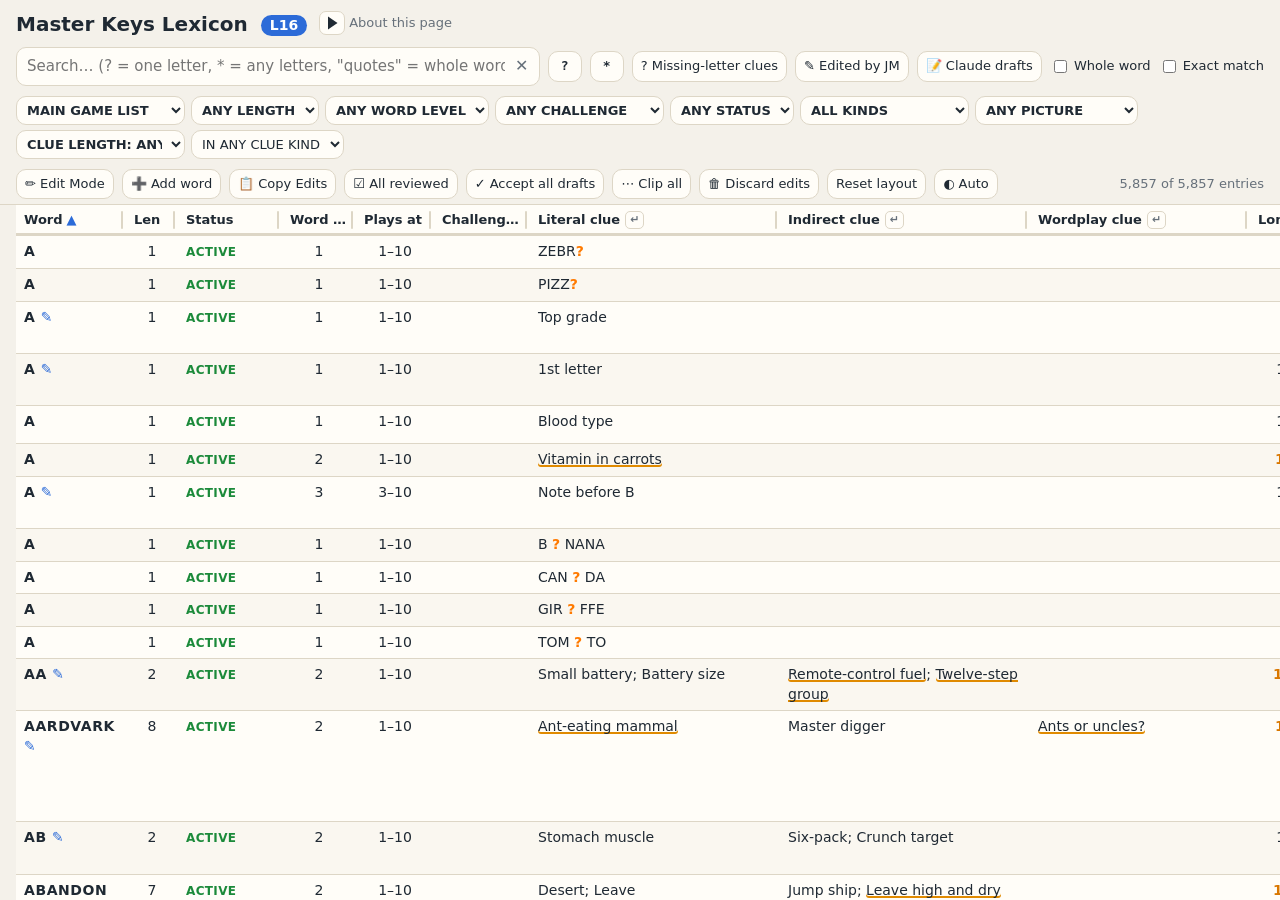
==== lexicon.html @ cd263d82 "v13c-4: LockWord 8-letter clues use ordinal numbers (JM CD-141: 2.2; Lexicon stays L16) ORIGINAL "1s" ====
<!doctype html>
<html lang="en">
<head>
<meta charset="utf-8">
<meta name="viewport" content="width=device-width, initial-scale=1">
<title>Master Keys Lexicon L16 · game v13c</title>
<!-- L07 (JM, CD-28): an editor page. Status and Comments columns; Edit Mode with Copy Edits; Add word; columns can be
     dragged into a new order; title, filters and headings stay in view; Challenge filter; advanced search. -->
<style>
  :root {
    --bg: #f4f1ea; --surface: #fffdf8; --ink: #1f2933; --muted: #66707a; --line: #ddd6c6;
    --accent: #2c6bd8; --chip: #e8eef9; --row: #faf7f0;
    --hl: #ff9f1c; --hl-ink: #1b1200;            /* search highlights: orange (CD-28: 3.2.1.1) */
    --ed: #dcebff; --new: #e6dcff; --bad: #e0102a; --bad-ink: #fff;
    --draft: #7b4dd6; --ok: #23824f; --jm: #2c6bd8; --leftbg: #fff3cd; --leftink: #5c4400;
    --stA: #1b8a3a; --stO: #b26a00; --stP: #6b5bd2;
    color-scheme: light;
  }
  /* L15 (JM CD-137: 1.4, from the Music Library): ◐ Screen button = Auto (follow the device) / Light / Dark */
  @media (prefers-color-scheme: dark) {
    :root:not([data-theme="light"]) { --bg: #12181f; --surface: #1b232c; --ink: #e6edf3; --muted: #9aa6b2; --line: #2e3a46; --accent: #6ea8ff; --chip: #23324a; --row: #171e26;
      --hl: #ff9f1c; --hl-ink: #1b1200; --ed: #1d3557; --new: #3a2f63; --bad: #d1102a; --bad-ink: #fff;
      --draft: #c3a6ff; --ok: #5fd37f; --jm: #6ea3ff; --leftbg: #3b3115; --leftink: #ffe3a3; --stA: #5fd37f; --stO: #ffb84d; --stP: #b3a6ff; color-scheme: dark; }
  }
  :root[data-theme="dark"] { --bg: #12181f; --surface: #1b232c; --ink: #e6edf3; --muted: #9aa6b2; --line: #2e3a46; --accent: #6ea8ff; --chip: #23324a; --row: #171e26;
    --hl: #ff9f1c; --hl-ink: #1b1200; --ed: #1d3557; --new: #3a2f63; --bad: #d1102a; --bad-ink: #fff;
    --draft: #c3a6ff; --ok: #5fd37f; --jm: #6ea3ff; --leftbg: #3b3115; --leftink: #ffe3a3; --stA: #5fd37f; --stO: #ffb84d; --stP: #b3a6ff; color-scheme: dark; }
  * { box-sizing: border-box; }
  html, body { height: 100%; }
  /* the top block never scrolls; only the table area does, so the title, filters and headings stay in view (CD-28: 3) */
  body { margin: 0; background: var(--bg); color: var(--ink); font: 14px/1.4 system-ui, "Segoe UI", Roboto, Arial, sans-serif;
    display: flex; flex-direction: column; height: 100vh; height: 100dvh; overflow: hidden; }
  .top { flex: none; border-bottom: 1px solid var(--line); background: var(--bg); }
  header { padding: 10px 16px 4px; display: flex; flex-wrap: wrap; align-items: baseline; gap: 4px 12px; }
  h1 { margin: 0; font-size: 20px; }
  h1 .lexver { display: inline-block; vertical-align: middle; margin-left: 6px; padding: 1px 9px; border-radius: 999px; background: #2c6bd8; color: #fff; font-size: 14px; font-weight: 800; }
  /* L15 (CD-137: 1.4): About opens from a chevron button (CEC), as in the Music Library */
  .about { color: var(--muted); font-size: 13px; flex: 1 1 260px; }
  .about .abh { display: inline-flex; align-items: center; gap: 4px; }
  .about .chev { width: 26px; height: 24px; padding: 0; border: 1px solid var(--line); border-radius: 7px; background: var(--surface); color: var(--ink);
    cursor: pointer; display: inline-flex; align-items: center; justify-content: center; }
  .about .chev svg { width: 16px; height: 16px; fill: currentColor; transition: transform .15s; }
  .about .chev[aria-expanded="true"] svg { transform: rotate(90deg); }
  .about .chev:hover { border-color: var(--accent); color: var(--accent); }
  .about > div { max-width: 920px; padding: 4px 0 2px; max-height: 45vh; overflow: auto; }
  .about > div[hidden] { display: none; }
  .row { display: flex; flex-wrap: wrap; gap: 6px 8px; align-items: center; padding: 5px 16px; max-width: 100vw; }
  /* L13 (JM CD-66: 1.1.1.1): the filters wrap onto a second row instead of scrolling sideways; narrower fields */
  .row.filters { gap: 5px 6px; }
  .row.filters select { max-width: 13em; font-size: 13px; padding: 5px 6px; }
  /* L15 (JM CD-137: 1.1–1.3, from the Music Library):
     1.1 each field shows its DEFAULT choice in bold FULL CAPS; the open list keeps plain, readable choices in light and dark
     1.2 a filter that is narrowing the rows right now turns bright green with bold black text
     1.3 an ✕ joined to the right of an active filter puts it back to its DEFAULT in one tap */
  .row.filters select:not(#clenk) { font-weight: 800; }
  .row.filters select option { background: var(--surface); color: var(--ink); font-weight: 400; }
  .row.filters select option:first-child { font-weight: 800; }
  .row select.act, .sbox input.act, .btn.act, .kbtn.on, #missBtn.on { background: #57d06f !important; border-color: #1f9a3c !important; color: #000 !important; font-weight: 800; }
  .fw { display: inline-flex; align-items: stretch; max-width: 100%; min-width: 0; }
  .fw .fx { display: none; }
  .fw.on select { border-top-right-radius: 0; border-bottom-right-radius: 0; min-width: 0; }
  .fw.on .fx { display: inline-flex; align-items: center; padding: 0 9px; border: 1px solid #1f9a3c; border-left: 1px solid rgba(0, 0, 0, .25); border-radius: 0 10px 10px 0;
    background: #57d06f; color: #000; font-weight: 900; font-size: 13px; cursor: pointer; }
  .fw.on .fx:hover { background: #3fb85a; }
  select, button, input, textarea { font: inherit; }
  select, .btn { padding: 6px 8px; border-radius: 10px; border: 1px solid var(--line); background: var(--surface); color: var(--ink); font-size: 14px; }
  .row .btn { font-size: 13px; padding: 5px 8px; }
  /* L13 (CD-66: 1.1.1.3; CD-67: 4.2): Wrap / Clip per clue and Comments column */
  td.clip { white-space: nowrap; overflow: hidden; text-overflow: ellipsis; }
  td.clip[contenteditable]:focus { white-space: normal; overflow: visible; }
  th .wc { display: inline-block; margin-left: 5px; padding: 0 4px; border-radius: 5px; border: 1px solid var(--line); color: var(--muted); font-size: 11px; line-height: 16px; cursor: pointer; vertical-align: 1px; }
  th .wc:hover { color: var(--ink); border-color: var(--accent); }
  th .wc.on { background: var(--chip); color: var(--ink); }
  /* L13 (CD-66: 1.1.1.2; CD-67: 2.1a, 4.1): clue length, 14 characters ideal, 20 at most */
  .ln { font-variant-numeric: tabular-nums; } .ln.warn { color: #d97700; font-weight: 800; } .ln.over { color: var(--bad); font-weight: 900; }
  .ln small { font-weight: 700; color: var(--muted); }
  /* L16 (JM CD-140: 2.1): each single clue choice over the limit is marked inside its cell: orange underline = over 14 (the ideal), red box = over 20 (the most) */
  .ov { border-radius: 3px; }
  .ov.o14 { box-shadow: inset 0 -2px 0 #e08a00; }
  .ov.o20 { outline: 2px solid var(--bad); outline-offset: 1px; }
  /* L13 (CD-66: 2.1.1; CD-67: 4.3): the Draft toggle — undecided / ✓ Accept / ✗ Reject */
  .dt { font-size: 12px; font-weight: 800; padding: 2px 7px; border-radius: 6px; border: 1px solid var(--draft); background: transparent; color: inherit; cursor: pointer; white-space: nowrap; }
  .dt.acc { background: #23824f; border-color: #23824f; color: #fff; } .dt.rej { background: #c0392b; border-color: #c0392b; color: #fff; }
  .dts { font-weight: 900; } .dts.acc { color: var(--ok); } .dts.rej { color: #c0392b; } .dts.none { color: var(--draft); }
  td.dacc { color: var(--ok); font-style: italic; }
  /* L13 (CD-67: 4.4): edits from an earlier edition still kept in this browser */
  .leftbar { margin: 2px 16px 6px; padding: 6px 10px; border-radius: 10px; background: var(--leftbg); color: var(--leftink); font-size: 13px; display: flex; flex-wrap: wrap; gap: 6px 10px; align-items: center; }
  .leftbar[hidden], .pill[hidden] { display: none; }
  /* L13: on phones the filter and tool rows fold away behind a ▸ Filters button (CEC), so the table keeps the screen */
  #foldBtn { display: none; }
  @media (max-width: 700px) { #foldBtn { display: inline-block; } .top.fold .row.filters, .top.fold .row.tools { display: none; } }
  .btn { cursor: pointer; white-space: nowrap; }
  .btn.on { background: var(--accent); border-color: var(--accent); color: #fff; }
  .btn:disabled { opacity: .45; cursor: default; }
  #list { font-weight: 700; }
  /* search box with ✕ inside, ? and * buttons, Whole word / Exact match, and the Words / Hits pill (CD-28: 5) */
  .sbox { position: relative; flex: 1 1 220px; min-width: 0; display: flex; }
  .top { max-width: 100vw; overflow: hidden; }
  @media (max-width: 600px) { .sbox { flex-basis: 100%; } }
  .sbox input { width: 100%; padding: 8px 34px 8px 10px; border-radius: 10px; border: 1px solid var(--line); background: var(--surface); color: var(--ink); font-size: 15px; }
  .sbox .clr { position: absolute; right: 4px; top: 50%; transform: translateY(-50%); width: 28px; height: 28px; border: 0; border-radius: 50%; background: transparent; color: var(--muted); font-size: 16px; cursor: pointer; }
  .sbox .clr:hover { background: var(--chip); color: var(--ink); }
  .wild { width: 34px; font-weight: 900; font-family: ui-monospace, Consolas, monospace; }
  .tick { display: inline-flex; align-items: center; gap: 4px; font-size: 13px; white-space: nowrap; cursor: pointer; user-select: none; }
  .pill { display: inline-flex; border-radius: 999px; overflow: hidden; border: 1px solid var(--hl); font-size: 13px; font-weight: 800; white-space: nowrap; }
  .pill span { padding: 3px 9px; } .pill span:first-child { background: var(--hl); color: var(--hl-ink); }
  .count { color: var(--muted); font-size: 13px; margin-left: auto; white-space: nowrap; }
  .badge { display: inline-block; min-width: 18px; padding: 0 5px; border-radius: 9px; background: var(--bad); color: #fff; font-size: 12px; text-align: center; margin-left: 4px; }
  .badge[hidden] { display: none; } /* L15: the Copy Edits count hides when nothing is waiting (it used to show a red 0) */
  .wrap { flex: 1; min-height: 0; overflow: auto; padding: 0 16px 24px; position: relative; }
  table { border-collapse: separate; border-spacing: 0; background: var(--surface); table-layout: fixed; }
  th, td { padding: 6px 8px; border-bottom: 1px solid var(--line); text-align: left; vertical-align: top; }
  td { white-space: normal; overflow-wrap: anywhere; word-break: normal; }
  th { position: sticky; top: 0; z-index: 2; background: var(--surface); cursor: pointer; user-select: none; white-space: nowrap; font-size: 13px;
    overflow: hidden; text-overflow: ellipsis; box-shadow: inset 0 -2px 0 var(--line); touch-action: pan-y; }
  th .arr { color: var(--accent); margin-left: 4px; }
  th .rz { position: absolute; top: 0; right: 0; width: 9px; height: 100%; cursor: col-resize; z-index: 3; touch-action: none; }
  th .rz::after { content: ""; position: absolute; top: 20%; bottom: 20%; left: 4px; width: 2px; border-radius: 1px; background: var(--line); }
  th:hover .rz::after, th .rz.on::after { background: var(--accent); }
  th.dragging { opacity: .45; }
  .dropline { position: absolute; top: 0; width: 3px; background: var(--accent); z-index: 4; pointer-events: none; border-radius: 2px; }
  body.resizing, body.resizing * { cursor: col-resize !important; user-select: none; }
  body.moving, body.moving * { cursor: grabbing !important; user-select: none; }
  tbody tr:nth-child(even) { background: var(--row); }
  td.w { font-weight: 800; letter-spacing: .04em; }
  td.n { text-align: center; font-variant-numeric: tabular-nums; }
  td.pic { font-family: "Segoe UI Emoji", "Apple Color Emoji", "Noto Color Emoji", sans-serif; font-size: 18px; }
  /* L11: missing letters and words drawn as in the game */
  .ml { color: #ff7a00; font-weight: 900; }
  .mw { display: inline-block; width: 1.9em; height: max(3px, .15em); margin: 0 .12em; border-radius: 2px; background: #ff7a00; vertical-align: -.08em; }
  /* L12 (CD-65): your edit record, Reviewed ticks and Claude's drafts */
  .jm { color: var(--jm); font-weight: 900; }
  .drchip { font-size: 10px; font-weight: 800; padding: 1px 5px; border-radius: 6px; background: #7b4dd6; color: #fff; vertical-align: 1px; }
  td.draft { color: var(--draft); font-style: italic; }
  td.rv { text-align: center; white-space: nowrap; color: var(--ok); font-weight: 900; }
  td.rv label { cursor: pointer; }
  .acc { font-size: 11px; padding: 2px 6px; border-radius: 6px; border: 1px solid #7b4dd6; background: transparent; color: inherit; cursor: pointer; margin-left: 4px; }
  .hbtn { font-size: 12px; font-weight: 800; padding: 1px 6px; border-radius: 6px; border: 1px solid var(--line); background: transparent; color: inherit; cursor: pointer; }
  .waitt { color: var(--jm); font-weight: 700; }
  .htab { border-collapse: collapse; font-size: 13px; margin: 6px 0; } .htab td, .htab th { padding: 4px 8px; border-bottom: 1px solid var(--line); text-align: left; vertical-align: top; } .htab .mut { color: var(--muted); font-size: 12px; }
  #histDlg { width: min(900px, calc(100vw - 32px)); }
  .chip { display: inline-block; padding: 0 6px; border-radius: 6px; background: var(--chip); font-size: 12px; font-weight: 700; white-space: nowrap; }
  .st { font-size: 12px; font-weight: 800; letter-spacing: .03em; }
  .st.ACTIVE { color: var(--stA); } .st.ON-DECK { color: var(--stO); } .st.PARKED { color: var(--stP); } .st.ARCHIVED { color: var(--muted); }
  mark { background: var(--hl); color: var(--hl-ink); border-radius: 3px; padding: 0 1px; }
  /* edits: an edited cell is tinted blue; a word you added is violet until Claude checks it; an INVALID word is bright red */
  td.ed { background: var(--ed) !important; }
  tr.new td { background: var(--new); }
  tr.bad td { background: var(--bad) !important; color: var(--bad-ink); }
  tr.bad .chip { background: rgba(255, 255, 255, .25); color: #fff; }
  body.editing td[data-f] { cursor: text; outline: 1px dashed transparent; }
  body.editing td[data-f]:hover { outline-color: var(--accent); }
  td[contenteditable]:focus { outline: 2px solid var(--accent) !important; background: var(--surface); }
  td select { width: 100%; padding: 3px 4px; border-radius: 6px; font-size: 13px; }
  td.badval { outline: 2px solid var(--bad) !important; }
  .del { border: 0; background: none; cursor: pointer; font-size: 15px; padding: 0 2px; }
  .more { text-align: center; padding: 12px; color: var(--muted); }
  .more button { padding: 8px 14px; border-radius: 10px; border: 1px solid var(--line); background: var(--surface); color: var(--ink); cursor: pointer; }
  dialog { border: 0; border-radius: 16px; padding: 18px; width: min(520px, calc(100vw - 32px)); max-height: calc(100dvh - 32px); overflow: auto; background: var(--surface); color: var(--ink); box-shadow: 0 18px 50px rgba(0, 0, 0, .35); }
  dialog::backdrop { background: rgba(0, 0, 0, .45); }
  dialog h2 { margin: 0 0 10px; font-size: 18px; }
  .form { display: grid; grid-template-columns: auto 1fr; gap: 8px 10px; align-items: center; }
  .form input, .form textarea, .form select { width: 100%; padding: 7px 9px; border-radius: 8px; border: 1px solid var(--line); background: var(--bg); color: var(--ink); }
  .form textarea { min-height: 56px; resize: vertical; }
  .hint { grid-column: 1 / -1; font-size: 12px; color: var(--muted); margin: 0; }
  .dlgbtns { display: flex; justify-content: flex-end; gap: 8px; margin-top: 14px; flex-wrap: wrap; }
  #copyTxt { width: 100%; min-height: 220px; font: 12px/1.4 ui-monospace, Consolas, monospace; background: var(--bg); color: var(--ink); border: 1px solid var(--line); border-radius: 8px; }
  .toast { position: fixed; left: 50%; bottom: 22px; transform: translateX(-50%); background: #1f2933; color: #fff; padding: 9px 16px; border-radius: 10px; font-weight: 700; z-index: 20; box-shadow: 0 8px 22px rgba(0, 0, 0, .3); max-width: calc(100vw - 32px); }
  .toast[hidden] { display: none; }
  @media (max-width: 480px) { .form { grid-template-columns: 1fr; } }
  @media (max-width: 600px) { header { padding-top: 8px; } h1 { font-size: 18px; } .row { padding: 4px 10px; } .wrap { padding: 0 8px 24px; } .leftbar { margin: 2px 10px 6px; } }
</style>
</head>
<body>
<div class="top">
  <header>
    <h1>Master Keys Lexicon <span class="lexver">L16</span></h1>
    <div class="about"><span class="abh"><button type="button" class="chev" id="aboutBtn" aria-expanded="false" aria-controls="about" title="Show or hide About this page"><svg viewBox="0 0 16 16" aria-hidden="true"><path d="M4 1.5 L13.5 8 L4 14.5 Z"/></svg></button>About this page</span><div id="about" hidden>
      <b>Lexicon L16</b> (CD-140): the <b>Clue length</b> tools now point at the clue to shorten. They always measured each single clue choice (";" separates choices), never a whole cell. Now, inside the clue cells, each choice over 14 characters has an <b>orange underline</b> and each over 20 a <b>red box</b> (hover for its length). <b>Longest clue</b> names the column it is in (e.g. "26 · Ind"). Picking a clue kind beside the length filter limits the marks to that column. Data: ordinal numbers are now written as numbers in Literal and Indirect clues ("1st letter", "2nd prize", "10th month"; your pre-approved rule). Kept as words: "First-aid", "second" as a unit of time, and "Billionth" (shorter as a word).<br><br>
      <b>Lexicon L15</b> (a page change, CD-137; the words and clues are the same as L14.12): copied from the Music Library. Each filter shows its <b>default choice in bold FULL CAPS</b>; a filter that is narrowing the rows turns <b>bright green</b> (bold black text), with an <b>✕</b> right beside it that puts it back to its default in one tap. The search box turns green too while it holds a search, and on phones the <b>▸ Filters</b> button turns green when a folded-away filter is on. Also new: <b>About</b> opens from its chevron; <b>☑ All reviewed</b> ticks Reviewed on every row now shown (tap again to take back ticks not yet sent); <b>◐ Auto / ☀ Light / ☾ Dark</b> sets the screen for this page; the Kind filter lists its choices A–Z and can show the rows <b>with a comment</b>.<br><br>
      Lexicon edition <b>L16</b> (its own number: whole numbers for page changes, decimals for word and clue changes only). Every answer and clue in Master Keys <b>v13c</b> (CrossKeys and LockWord; formerly Clue Duel and Word Vault), built 2026-11-26 [04:32 UT].<br>
      <b>Word Level</b> (1–5) is how hard the word is (1 everyday … 5 obscure). <b>Challenge Limit</b> optionally limits a clue set to some Challenge Levels ("7" = 7 and up, "2-4" = 2 to 4). <b>Plays at</b> shows the Challenge Levels (1–10) where the word can appear, worked out from the two.<br>
      Click a heading to sort; drag a heading to move its column; drag the bar at its right edge to resize (double-click the bar to reset). Search: <b>?</b> = any one letter, <b>*</b> = any letters, "quotes" = whole word only. <b>? Missing-letter clues</b> shows only clues with a missing letter (orange ?) or word (orange bar); when editing, type _ for a missing letter and ___ for a missing word. A 1-letter answer holds one clue per row (no ";").<br><br>
      <b>✏️ Edit Mode</b>: change clues, Word Level, Challenge Limit, Status and Comments; <b>➕ Add word</b>; then <b>📋 Copy Edits</b> and paste them into the chat with Claude. Edited cells are blue; added words are violet until Claude checks them; bright red rows are INVALID words. Edits are kept in this browser until Claude has applied them.<br><br><b>Your edit record (L12)</b>: every edit Claude applies is kept for good. Edited rows show <b>✎</b>; <b>Edits</b> counts them (click for each change, old → new, with its time); <b>Last edit (UT)</b> sorts by date; <b>✎ Edited by JM</b> lists them. Tick <b>Reviewed</b> (Edit Mode) on rows you have checked, changed or not; the Kind menu filters Reviewed and Not reviewed yet. Copy Edits shows the time of each edit.<br><b>Clue kinds</b> (the three-kind test, CD-67): <b>Literal</b> = what the word <i>means</i> (definitions, synonyms); <b>Indirect</b> = what the word is <i>linked to</i> (descriptions, examples, associations, sayings, fill-in blanks), used more as the Challenge Level rises; <b>Wordplay</b> = a <i>trick</i> in the clue's own words (double meaning, pun, sound-alike, misdirection), marked with "?", used from Challenge Level 5. <b>Length</b>: each clue choice 14 characters ideal, 20 at most; <b>Longest clue</b> and the <b>Clue length</b> filter find the wordy ones.<br><br><b>Lexicon L13</b>: <b>📝 Claude drafts</b> show in purple and are not in the game. In Edit Mode, tap the <b>Draft</b> button to switch: — undecided → <b>✓ Accept</b> (green) → <b>✗ Reject</b> → — undecided. Your own edits always win over a draft, and <b>Reviewed</b> stays your own progress tick. <b>↵ / ⋯</b> in a clue or Comments heading switches that column between full view and one-line view (<b>Wrap all / Clip all</b> does them all). Edits left from an earlier edition show in a yellow bar, with <b>Clear leftovers</b>.<br><b>Edition numbers</b> (CD-67: 4.4.2): a whole number (L13, L14) when this page's structure changes; a decimal (L13.01, L13.02) when only the words and clues change. A new edition holds every edit you sent that Claude applied: that is how you know it is in the game.
    </div></div>
  </header>
  <div class="row">
    <div class="sbox"><input type="text" id="q" placeholder='Search… (? = one letter, * = any letters, "quotes" = whole word)' aria-label="Search" autocomplete="off" spellcheck="false"><button type="button" class="clr" id="qClr" title="Clear the search" aria-label="Clear the search">✕</button></div>
    <button type="button" class="btn" id="foldBtn" title="Show or hide the filters and tools">▸ Filters</button>
    <button type="button" class="btn wild" data-w="?" title="Insert ?: any one letter">?</button>
    <button type="button" class="btn wild" data-w="*" title="Insert *: any letters">*</button>
    <button type="button" class="btn" id="missBtn" title="Show only the clues with a missing letter (?) or a missing word (bar). Tap again to show all kinds.">? Missing-letter clues</button>
    <button type="button" class="btn kbtn" data-kind="jm" title="Show only the rows you have edited (applied by Claude). Tap again to show all kinds.">✎ Edited by JM</button>
    <button type="button" class="btn kbtn" data-kind="draft" title="Show only the rows where Claude has drafted new clues for your review. Tap again to show all kinds.">📝 Claude drafts</button>
    <label class="tick" title="Only whole words (same as putting the search in quotes)"><input type="checkbox" id="whole"> Whole word</label>
    <label class="tick" title="Match exactly as typed: capitals, spaces and punctuation"><input type="checkbox" id="exact"> Exact match</label>
    <span class="pill" id="pill" hidden><span id="pW"></span><span id="pH"></span></span>
  </div>
  <div class="row filters" id="filters">
    <!-- L15 (CD-137: 1.1): each field's DEFAULT choice is its first option, in FULL CAPS (shown bold) -->
    <select id="list" aria-label="Word list" data-def="main" title="Which list to show">
      <option value="main">MAIN GAME LIST</option>
      <option value="vans">LockWord: answers</option>
      <option value="vguess">LockWord: valid guesses (ENABLE)</option>
    </select>
    <select id="len" aria-label="Length" title="Filter by word length"><option value="">ANY LENGTH</option></select>
    <select id="lvl" aria-label="Word Level" title="Filter by Word Level (1 everyday … 5 obscure)"><option value="">ANY WORD LEVEL</option><option value="1">Word Level 1</option><option value="2">Word Level 2</option><option value="3">Word Level 3</option><option value="4">Word Level 4</option><option value="5">Word Level 5</option></select>
    <select id="chal" aria-label="Challenge Level" title="Filter by the Challenge Levels where a word can appear"><option value="">ANY CHALLENGE</option></select>
    <select id="stf" aria-label="Status" title="Filter by Status"><option value="">ANY STATUS</option><option>ACTIVE</option><option>ON-DECK</option><option>PARKED</option><option>ARCHIVED</option></select>
    <select id="kind" aria-label="Kind" title="Filter by kind of row, your edits, Reviewed ticks and Claude drafts"><option value="">ALL KINDS</option><option value="main">Main clue sets</option><option value="extra">Extra clue sets</option><option value="letter">1-letter answers</option><option value="new">Added (awaiting check)</option><option value="bad">INVALID</option><option value="ed">Edited by you (waiting)</option><option value="miss">Missing-letter clues (? and ___)</option><option value="jm">✎ Edited by JM (applied)</option><option value="rev">✓ Reviewed</option><option value="norev">Not reviewed yet</option><option value="cm">With a comment</option><option value="draft">Claude drafts: all</option><option value="dneu">Drafts: undecided</option><option value="dacc">Drafts: ✓ accepted</option><option value="drej">Drafts: ✗ rejected</option><option value="old">Leftover edits (earlier edition)</option></select>
    <select id="picf" aria-label="Picture" title="Filter by picture"><option value="">ANY PICTURE</option><option value="y">With a picture</option><option value="n">Without a picture</option></select>
    <select id="clenf" aria-label="Clue length" title="Show only rows with a clue choice longer than this (14 characters ideal, 20 at most). Sort by Longest clue to see the wordiest first."><option value="">CLUE LENGTH: ANY</option><option value="10">Clues over 10</option><option value="14">Clues over 14 (ideal)</option><option value="20">Clues over 20 (max)</option><option value="25">Clues over 25</option><option value="30">Clues over 30</option></select>
    <select id="clenk" aria-label="Which clues" title="Which clue kind the length filter and the Longest clue column measure"><option value="">IN ANY CLUE KIND</option><option value="lit">in Literal clues</option><option value="ind">in Indirect clues</option><option value="wp">in Wordplay clues</option></select>
  </div>
  <div class="row tools">
    <button type="button" class="btn" id="editBtn" title="Turn editing on or off">✏️ Edit Mode</button>
    <button type="button" class="btn" id="addBtn" title="Add a new word for Claude to check">➕ Add word</button>
    <button type="button" class="btn" id="copyBtn" title="Copy every edit, comment and added word, to paste into the chat with Claude">📋 Copy Edits<span class="badge" id="nEd" hidden></span></button>
    <button type="button" class="btn" id="revAll" title="Tick Reviewed on every row now shown (your search and filters narrow it). Your own progress mark only: it does not accept or reject anything. Tap again to take back ticks not yet sent.">☑ All reviewed</button>
    <button type="button" class="btn" id="accAll" title="Set the Draft toggle to ✓ Accept on every row that is still undecided. Your own edits are kept: a draft only fills the clues you haven't changed.">✓ Accept all drafts</button>
    <button type="button" class="btn" id="clipAll" title="Clue and Comments columns: switch all of them between full view (wrapped) and one-line view (clipped)">⋯ Clip all</button>
    <button type="button" class="btn" id="discardBtn" title="Throw away all your edits, comments and added words">🗑 Discard edits</button>
    <button type="button" class="btn" id="resetW" title="Put every column back to its starting width and order">Reset layout</button>
    <button type="button" class="btn" id="themeBtn" title="Screen: follow the device (Auto), Light or Dark">◐ Auto</button>
    <span class="count" id="count"></span>
  </div>
  <div class="leftbar" id="leftBar" hidden><span id="leftTxt"></span><button type="button" class="btn" id="leftShow">Show them</button><button type="button" class="btn" id="leftClear">Clear leftovers</button></div>
</div>
<div class="wrap" id="wrap">
  <table id="tbl">
    <colgroup id="cols"></colgroup>
    <thead><tr id="head"></tr></thead>
    <tbody id="tb"></tbody>
  </table>
  <div class="more" id="more" hidden><button type="button" id="moreBtn">Show more</button></div>
</div>

<dialog id="addDlg">
  <h2>➕ Add a word</h2>
  <form class="form" id="addForm" method="dialog">
    <label for="aW">Word</label><input id="aW" required autocomplete="off" spellcheck="false" style="text-transform:uppercase">
    <label for="aSt">Status</label><select id="aSt"><option>ON-DECK</option><option>PARKED</option><option>ARCHIVED</option><option>ACTIVE</option></select>
    <label for="aL">Word Level</label><select id="aL"><option value="">(Claude decides)</option><option>1</option><option>2</option><option>3</option><option>4</option><option>5</option></select>
    <label for="aC">Challenge Limit</label><input id="aC" placeholder='blank = none · "7" = 7 and up · "2-4"' autocomplete="off">
    <label for="aLit">Literal clue</label><input id="aLit" placeholder="several options: separate with ;" autocomplete="off">
    <label for="aInd">Indirect clue</label><input id="aInd" placeholder="several options: separate with ;" autocomplete="off">
    <label for="aCm">Comments</label><textarea id="aCm"></textarea>
    <p class="hint">Fill in what you like: Claude checks the word and completes the rest after you Copy Edits. The page checks the spelling rules right away.</p>
  </form>
  <div class="dlgbtns"><button type="button" class="btn" id="addCancel">Cancel</button><button type="button" class="btn on" id="addOk">Add</button></div>
</dialog>
<dialog id="histDlg">
  <h2 id="histTitle">✎ Your edits</h2>
  <div style="overflow:auto"><table class="htab"><thead><tr><th>When (UT)</th><th>Field</th><th>Old</th><th></th><th>New</th><th>Batch</th></tr></thead><tbody id="histBody"></tbody></table></div>
  <div class="dlgbtns"><button type="button" class="btn on" id="histClose">Close</button></div>
</dialog>
<dialog id="copyDlg">
  <h2>📋 Your edits</h2>
  <p class="hint" id="copyMsg"></p>
  <textarea id="copyTxt" readonly></textarea>
  <div class="dlgbtns"><button type="button" class="btn" id="copyAgain">Copy again</button><button type="button" class="btn on" id="copyClose">Done</button></div>
</dialog>

<script>
const ROWS = [["AD",2,1,"Commercial; Selling; Promo","Spot on TV; Billboard filler","","","main","2 letters","ACTIVE"],["AH",2,1,"\"I see!\"; Sound of realization","Sigh of relief; Spa sound","","","main","2 letters","ACTIVE"],["AM",2,1,"Morning hours; Before noon","Rise-and-shine time; I ___ the walrus","","","main","2 letters","ACTIVE"],["AN",2,1,"\u0027A\u0027 before a vowel; Little article","___ apple a day","","","main","2 letters","ACTIVE"],["AS",2,1,"Like, in comparisons","\"___ you wish\"","","","main","2 letters","ACTIVE"],["AT",2,1,"Email symbol, spoken","Located ___ home","","","main","2 letters","ACTIVE"],["AX",2,2,"Chopping tool; Lumberjack\u0027s tool","Give the ___ (fire)","","","main","2 letters","ACTIVE"],["BE",2,1,"Exist; Live","To ___ or not to ___; Let it ___","","","main","2 letters","ACTIVE"],["BY",2,1,"Next to; Beside","Stand ___ me; ___ the way","","","main","2 letters","ACTIVE"],["DO",2,1,"Perform; Carry out","Party, informally; Hair ___","","","main","2 letters","ACTIVE"],["EH",2,2,"\"Pardon?\"; \"Huh?\"","Canadian tag; Fonzie\u0027s word","","","main","2 letters","ACTIVE"],["EL",2,3,"Raised railway","Chicago\u0027s L; Letter after K","","","main","2 letters","ACTIVE"],["EM",2,4,"Printer\u0027s dash unit","Letter after L; Type measure","","","main","2 letters","ACTIVE"],["EN",2,4,"Half an em","Letter before O; Type measure","","","main","2 letters","ACTIVE"],["EX",2,2,"Former partner","Old flame; Letter before Y","","","main","2 letters","ACTIVE"],["GO",2,1,"Move along","Green-light word; Board game of stones","🟢","","main","2 letters","ACTIVE"],["HA",2,1,"Laugh sound","Chuckle; \"Gotcha!\"","","","main","2 letters","ACTIVE"],["HE",2,1,"That man","Helium; ___-man","","","main","2 letters","ACTIVE"],["HI",2,1,"Hello","Aloha State; Wave word","👋","","main","2 letters","ACTIVE"],["ID",2,2,"Photo card","Ego\u0027s partner; Driver\u0027s license","","","main","2 letters","ACTIVE"],["IF",2,1,"Conditional word","Big little word; ___ only","","","main","2 letters","ACTIVE"],["IN",2,1,"Not out","Trendy; ___ the know","","","main","2 letters","ACTIVE"],["IS",2,1,"Exists","3rd-person \"be\"; That ___ to say","","","main","2 letters","ACTIVE"],["IT",2,1,"Tag player","Tech dept.; Stephen King novel","","","main","2 letters","ACTIVE"],["LA",2,1,"Note after so","City of Angels","","","main","2 letters","ACTIVE"],["LO",2,3,"\"___ and behold\"","Look, old-style","","","main","2 letters","ACTIVE"],["MA",2,1,"Mom","Pa\u0027s partner","","","main","2 letters","ACTIVE"],["ME",2,1,"Myself","1st-person object","","","main","2 letters","ACTIVE"],["MY",2,1,"Belonging to me","\"Oh ___!\"","","","main","2 letters","ACTIVE"],["NO",2,1,"Opposite of yes","Veto","🚫","","main","2 letters","ACTIVE"],["OF",2,1,"Made ___ wood","Belonging to","","","main","2 letters","ACTIVE"],["OH",2,1,"\"I see\"","Zero, spoken","","","main","2 letters","ACTIVE"],["OK",2,1,"All right","Fine","👌","","main","2 letters","ACTIVE"],["ON",2,1,"Switched to go","Not off","","","main","2 letters","ACTIVE"],["OR",2,2,"Either\u0027s partner","Gold, in heraldry","","","main","2 letters","ACTIVE"],["OW",2,1,"\"Ouch!\"","Cry of pain","","","main","2 letters","ACTIVE"],["OX",2,2,"Plow animal","Yoke wearer","🐂","","main","2 letters","ACTIVE"],["PA",2,1,"Dad","Ma\u0027s partner","","","main","2 letters","ACTIVE"],["PI",2,2,"3.14...","Circle ratio","","","main","2 letters","ACTIVE"],["SO",2,1,"Therefore","\"Just ___\"","","","main","2 letters","ACTIVE"],["TO",2,1,"Toward","Opposite of fro","","","main","2 letters","ACTIVE"],["UP",2,1,"Not down","Awake","⬆️","","main","2 letters","ACTIVE"],["US",2,1,"You and me","America","","","main","2 letters","ACTIVE"],["WE",2,1,"You and I","Us, as subject","","","main","2 letters","ACTIVE"],["YO",2,2,"Hey there","Casual greeting","","","main","2 letters","ACTIVE"],["AI",2,2,"Smart software; Computer brain","Chatbot\u0027s brain; HAL 9000, e.g.","","","main","2 letters","ACTIVE"],["TV",2,1,"Telly","Small screen","📺","","main","2 letters","ACTIVE"],["PC",2,1,"Desktop computer","Correct, politically","","","main","2 letters","ACTIVE"],["UK",2,1,"Britain","Blighty","","","main","2 letters","ACTIVE"],["EU",2,2,"Brussels-based union","European bloc; Euro zone group","","","main","2 letters","ACTIVE"],["UN",2,2,"World body","Peacekeeping org","","","main","2 letters","ACTIVE"],["NY",2,1,"Big Apple state","Empire State","","","main","2 letters","ACTIVE"],["CD",2,1,"Music disc; Compact disc","Vinyl\u0027s successor; Bank savings cert.","💿","","main","2 letters","ACTIVE"],["DJ",2,1,"Party music host","Record spinner; Turntable pro","🎧","","main","2 letters","ACTIVE"],["GM",2,3,"Car giant","Chess title; Detroit automaker","","","main","2 letters","ACTIVE"],["OZ",2,2,"Ounce","Land of a wizard","","","main","2 letters","ACTIVE"],["RE",2,2,"Regarding","About","","","main","2 letters","ACTIVE"],["EG",2,2,"For example","\"Say,\" in short; Like, briefly","","","main","2 letters","ACTIVE"],["IE",2,3,"That is","In other words; Namely","","","main","2 letters","ACTIVE"],["ET",2,3,"And, in Latin","\"___ cetera\"; Spielberg alien","","","main","2 letters","ACTIVE"],["PM",2,1,"Afternoon","Prime Minister","","","main","2 letters","ACTIVE"],["AC",2,2,"Air conditioning; Cool unit","Cool!; Chillin\u0027; Summer\u0027s best friend","","","main","2 letters","ACTIVE"],["VR",2,2,"Virtual reality","Goggles tech","🥽","","main","2 letters","ACTIVE"],["MD",2,2,"Doctor","Physician","","","main","2 letters","ACTIVE"],["RN",2,3,"Nurse","Hospital pro","","","main","2 letters","ACTIVE"],["GI",2,3,"Soldier","U.S. infantryman; ___ Joe","","","main","2 letters","ACTIVE"],["SE",2,2,"Opposite of NW","Compass point","🧭","","main","2 letters","ACTIVE"],["NE",2,2,"Opposite of SW","Compass point","","","main","2 letters","ACTIVE"],["NW",2,2,"Opposite of SE","Compass point","","","main","2 letters","ACTIVE"],["SW",2,2,"Opposite of NE","Compass point","","","main","2 letters","ACTIVE"],["UT",2,4,"Do, in the old scale","Utah","","","main","2 letters","ACTIVE"],["ST",2,2,"Street","Saint","","","main","2 letters","ACTIVE"],["DR",2,2,"Doctor","Drive, on maps; Title before Seuss","","","main","2 letters","ACTIVE"],["MR",2,1,"Mister","Title for a man","","","main","2 letters","ACTIVE"],["MS",2,1,"Title for a woman","Manuscript","","","main","2 letters","ACTIVE"],["TA",2,2,"Thanks!","Teaching assistant","","","main","2 letters","ACTIVE"],["QT",2,4,"On the ___ (secretly)","Quiet, slangily","","","main","2 letters","ACTIVE"],["XL",2,2,"Extra large","Big tag size","","","main","2 letters","ACTIVE"],["HQ",2,2,"Base","Main office; Command center","","","main","2 letters","ACTIVE"],["IQ",2,1,"Smarts score","Brainpower; Genius gauge","","","main","2 letters","ACTIVE"],["FM",2,2,"Radio band","AM partner; Radio","📻","","main","2 letters","ACTIVE"],["AA",2,2,"Small battery; Battery size","Remote-control fuel; Twelve-step group","🔋","","main","2 letters","ACTIVE"],["NB",2,4,"Note well","Take note abbr.","","","main","2 letters","ACTIVE"],["PR",2,3,"Public relations","Spin","","","main","2 letters","ACTIVE"],["LP",2,3,"Vinyl album","Record","","","main","2 letters","ACTIVE"],["EP",2,3,"Short album","Mini-album; Few-track release","","","main","2 letters","ACTIVE"],["SF",2,3,"Sci-fi","San Francisco","","","main","2 letters","ACTIVE"],["VP",2,2,"Number two","2nd in command","","","main","2 letters","ACTIVE"],["PE",2,1,"Gym class","School workout","","","main","2 letters","ACTIVE"],["RV",2,2,"Camper","Motor home","","","main","2 letters","ACTIVE"],["OB",2,4,"Doctor for births","___-GYN","","","main","2 letters","ACTIVE"],["TB",2,4,"Lung disease","Terabyte","","","main","2 letters","ACTIVE"],["GB",2,3,"Gigabyte","Great Britain; Storage unit","","","main","2 letters","ACTIVE"],["MB",2,3,"Megabyte","Data size","","","main","2 letters","ACTIVE"],["KO",2,2,"Knockout","Boxer\u0027s win; Down for the count","🥊","","main","2 letters","ACTIVE"],["TI",2,2,"Note before do","7th note","","","main","2 letters","ACTIVE"],["FA",2,2,"Note after mi","4th note; Do-re-mi-___","","","main","2 letters","ACTIVE"],["MI",2,2,"Note after re","3rd note","","","main","2 letters","ACTIVE"],["DA",2,3,"Prosecutor","Russian yes; Courtroom accuser","","","main","2 letters","ACTIVE"],["JA",2,3,"German yes","Yes, in Berlin; Swedish yes","","","main","2 letters","ACTIVE"],["SI",2,3,"Spanish yes","Yes, in Madrid","","","main","2 letters","ACTIVE"],["OM",2,2,"Meditation chant","Yoga sound","","","main","2 letters","ACTIVE"],["UM",2,1,"Hesitation sound","\"Er...\"","","","main","2 letters","ACTIVE"],["ER",2,1,"Hospital dept.","Hesitation sound; \"Um…\" cousin","🏥","","main","2 letters","ACTIVE"],["AW",2,1,"\"How sweet!\"","\"Shucks!\"; Puppy-photo reaction","","","main","2 letters","ACTIVE"],["UH",2,1,"\"Hmm...\"","Filler word","","","main","2 letters","ACTIVE"],["EW",2,1,"\"Gross!\"","\"Yuck!\"; Icky reaction","🤢","","main","2 letters","ACTIVE"],["HM",2,2,"Pondering sound","\"Let me think...\"; Thinking noise","","","main","2 letters","ACTIVE"],["SH",2,2,"\"Quiet!\"","Library sound","","","main","2 letters","ACTIVE"],["ACE",3,1,"Top card","Serve no one returns; Best-in-class; Hole-in-one","","","main","3 letters","ACTIVE"],["ACT",3,1,"Perform on stage; Pretend","Bill becomes law; Play a part","","","main","3 letters","ACTIVE"],["ADD",3,1,"Sum up; Tack on","Anti-minus; Minus x -1; Throw in","","","main","3 letters","ACTIVE"],["AGE",3,1,"Years lived; Period; Era","Stone ___; Act your ___","","","main","3 letters","ACTIVE"],["AGO",3,1,"In the past; Back then","Long, long ___; Once upon a time","","","main","3 letters","ACTIVE"],["AID",3,1,"Help","Band-___; First ___; Lend a hand","","","main","3 letters","ACTIVE"],["AIM",3,1,"Point at a target; Goal","Set one\u0027s sights; Ready, ___, fire!","","","main","3 letters","ACTIVE"],["AIR",3,1,"What we breathe; Melody","Put on ___s; Hot ___ (empty talk)","💨","","main","3 letters","ACTIVE"],["ALE",3,2,"Pub drink; Brewpub pour","Pint, perhaps; Hoppy pour","🍺","","main","3 letters","ACTIVE"],["ALL",3,1,"Every one","The whole shebang; Whole enchilada; One for ___","","","main","3 letters","ACTIVE"],["AND",3,1,"Plus; Ampersand","Rock ___ roll; Ifs, ___s or buts","","","main","3 letters","ACTIVE"],["ANT",3,1,"Tiny insect; Colony worker","Picnic crasher; Aesop\u0027s hard worker","🐜","","main","3 letters","ACTIVE"],["ANY",3,1,"Some; Whichever","___ way you slice it; ___ port in a storm","","","main","3 letters","ACTIVE"],["APE",3,1,"Gorilla","Mimic; Go ___ (lose it)","🦍","","main","3 letters","ACTIVE"],["APT",3,2,"Fitting; Likely","Right on the nose; Spot-on","","","main","3 letters","ACTIVE"],["ARC",3,2,"Curved line; Story\u0027s shape","Rainbow\u0027s path","","","main","3 letters","ACTIVE"],["ARE",3,1,"Form of \"to be\"","\"We ___ here\"; Hectare part","","","main","3 letters","ACTIVE"],["ARK",3,2,"Noah\u0027s boat; Sacred chest","Two-by-two boat","","","main","3 letters","ACTIVE"],["ARM",3,1,"Limb; Weapon, verb","Twist someone\u0027s ___; Long ___ of the law","💪","","main","3 letters","ACTIVE"],["ART",3,1,"Painting; Craft","State of the ___; Museum display","🎨","","main","3 letters","ACTIVE"],["ASH",3,1,"Fire residue","Tree with keys; Phoenix\u0027s bed","","","main","3 letters","ACTIVE"],["ASK",3,1,"Inquire","Pop the question; ___ me anything","","","main","3 letters","ACTIVE"],["ATE",3,1,"Had a meal; Chowed down","Cleaned one\u0027s plate; What\u0027s ___ you?","","","main","3 letters","ACTIVE"],["AWE",3,2,"Wonder; Reverence","Jaw-drop feeling","","","main","3 letters","ACTIVE"],["AXE",3,2,"Chopping tool","Fire, slangily; Get the ___","🪓","","main","3 letters","ACTIVE"],["BAD",3,1,"Not good; Poor","Cool, in old slang; Big ___ Wolf","👎","","main","3 letters","ACTIVE"],["BAG",3,1,"Sack; Pouch","Snag, as a trophy; Grab-___","👜","","main","3 letters","ACTIVE"],["BAN",3,1,"Forbid; Embargo","No-entry rule; Censor\u0027s act","","","main","3 letters","ACTIVE"],["BAR",3,1,"Pub; Tavern","Lawyers as a group; Candy ___","🍫","","main","3 letters","ACTIVE"],["BAT",3,1,"Cave flyer","Club; Baseball stick; Didn\u0027t ___ an eye","🦇","","main","3 letters","ACTIVE"],["BAY",3,1,"Inlet; Cove","Howl at the moon; Keep at ___","","","main","3 letters","ACTIVE"],["BED",3,1,"Sleeping spot; Cot","Garden plot; Make your ___","🛏️","","main","3 letters","ACTIVE"],["BEE",3,1,"Honey maker","Spelling contest; Busy as a ___","🐝","","main","3 letters","ACTIVE"],["BET",3,1,"Wager; Gamble","\"You ___!\"; Hedge your ___","","","main","3 letters","ACTIVE"],["BIB",3,2,"Baby\u0027s napkin","Lobster-dinner wear; Drool catcher","","","main","3 letters","ACTIVE"],["BID",3,1,"Auction offer","Attempt; Paddle raise; Make a ___ for","","","main","3 letters","ACTIVE"],["BIG",3,1,"Large; Huge","Major league; ___ Apple","","","main","3 letters","ACTIVE"],["BIN",3,1,"Trash can; Storage box","Recycling spot; Junk keeper","🗑️","","main","3 letters","ACTIVE"],["BIT",3,1,"Small piece; Morsel","Comedy routine; Horse\u0027s mouthpiece","","","main","3 letters","ACTIVE"],["BOA",3,2,"Big snake; Constrictor","Feather scarf; Jungle squeezer","","","main","3 letters","ACTIVE"],["BOB",3,2,"Short haircut","Float on water; ___ for apples","","","main","3 letters","ACTIVE"],["BOG",3,2,"Swamp; Marsh","Peat land; ___ down (stall)","","","main","3 letters","ACTIVE"],["BOO",3,1,"Scare sound; Jeer","Ghost\u0027s line; Halloween cry","","","main","3 letters","ACTIVE"],["BOW",3,1,"Ribbon knot","Ship\u0027s front; Take a ___","🎀","","main","3 letters","ACTIVE"],["BOX",3,1,"Carton; Crate","Spar; Outside the ___","📦","","main","3 letters","ACTIVE"],["BOY",3,1,"Lad; Son","Oh, ___!; Paper ___","👦","","main","3 letters","ACTIVE"],["BUD",3,1,"Flower starter","Pal; Nip in the ___; Taste ___","🌱","","main","3 letters","ACTIVE"],["BUG",3,1,"Insect","Glitch; Wiretap; Snug as a ___","🐛","","main","3 letters","ACTIVE"],["BUN",3,1,"Bread roll","Hair knot; ___ in the oven","","","main","3 letters","ACTIVE"],["BUS",3,1,"City transport","Clear dishes; Miss the ___","🚌","","main","3 letters","ACTIVE"],["BUT",3,1,"However; Yet","Ifs, ands or ___s","","","main","3 letters","ACTIVE"],["BUY",3,1,"Purchase","Swallow, as a story; ___ time","","","main","3 letters","ACTIVE"],["BYE",3,1,"Farewell","Free pass in a draw; ___-bye!","","","main","3 letters","ACTIVE"],["CAB",3,1,"Taxi; Hack","Yellow ride; Hail one","🚕","","main","3 letters","ACTIVE"],["CAN",3,1,"Tin; Is able","Soda holder; Yes, we ___","🥫","","main","3 letters","ACTIVE"],["CAP",3,1,"Hat; Limit","Ball ___; Feather in one\u0027s ___","🧢","","main","3 letters","ACTIVE"],["CAR",3,1,"Auto; Vehicle","Train unit; Road trip ride","🚗","","main","3 letters","ACTIVE"],["CAT",3,1,"Feline; Kitty","Mouser; Curiosity killed it","🐈","","main","3 letters","ACTIVE"],["COD",3,2,"White fish","Fish-and-chips fish; ___ liver oil","","","main","3 letters","ACTIVE"],["COG",3,2,"Gear tooth","Small machine part; ___ in the wheel","⚙️","","main","3 letters","ACTIVE"],["COT",3,2,"Folding bed; Camp bed","Army bunk; Sleepover spare","","","main","3 letters","ACTIVE"],["COW",3,1,"Milk giver; Dairy animal","Intimidate; Holy ___!","🐄","","main","3 letters","ACTIVE"],["CRY",3,1,"Weep; Sob","Shout; Battle ___","","","main","3 letters","ACTIVE"],["CUB",3,1,"Young bear","Rookie reporter; ___ Scout","","","main","3 letters","ACTIVE"],["CUE",3,2,"Pool stick; Signal","Actor\u0027s prompt; On ___","🎱","","main","3 letters","ACTIVE"],["CUP",3,1,"Mug; Beaker","Trophy; World ___","☕","","main","3 letters","ACTIVE"],["CUT",3,1,"Slice; Snip","Edit out; Share of the take","✂️","","main","3 letters","ACTIVE"],["DAD",3,1,"Father","Pop; Mom\u0027s partner","","","main","3 letters","ACTIVE"],["DAM",3,1,"Beaver\u0027s barrier","Mother of a foal; Hoover ___","","","main","3 letters","ACTIVE"],["DAY",3,1,"24 hours","Sunlight; Seize the ___","☀️","","main","3 letters","ACTIVE"],["DEN",3,1,"Lair","Cozy room; Lion\u0027s ___","","","main","3 letters","ACTIVE"],["DEW",3,1,"Morning moisture","Grass droplets; Mountain ___","","","main","3 letters","ACTIVE"],["DIG",3,1,"Excavate","Jab; Can you ___ it?","⛏️","","main","3 letters","ACTIVE"],["DIM",3,1,"Not bright","Slow-witted; ___ the lights","","","main","3 letters","ACTIVE"],["DIP",3,1,"Chip spread","Quick swim; Skinny-___","","","main","3 letters","ACTIVE"],["DOE",3,1,"Female deer","Rabbit mom; Jane ___","","","main","3 letters","ACTIVE"],["DOG",3,1,"Barking pet","Tail closely; Top ___","🐕","","main","3 letters","ACTIVE"],["DOT",3,1,"Small spot","Polka ___; Connect the ___s","","","main","3 letters","ACTIVE"],["DRY",3,1,"Not wet","Witty, deadpan; ___ humor","","","main","3 letters","ACTIVE"],["DUE",3,1,"Owed","Expected; ___ date","","","main","3 letters","ACTIVE"],["DUG",3,1,"Excavated","Liked, slangily; Shoveled","","","main","3 letters","ACTIVE"],["DYE",3,2,"Color agent","Tint; Tie-___","","","main","3 letters","ACTIVE"],["EAR",3,1,"Hearing organ","Corn unit; Musical knack","👂","","main","3 letters","ACTIVE"],["EAT",3,1,"Have a meal","Bother; What\u0027s ___ing you?","🍽️","","main","3 letters","ACTIVE"],["EBB",3,2,"Low tide","Decline; ___ and flow","","","main","3 letters","ACTIVE"],["EEL",3,1,"Snaky fish","Slippery one; Sushi unagi","","","main","3 letters","ACTIVE"],["EGG",3,1,"Hen\u0027s product","Urge, with \"on\"; Easter hunt find","🥚","","main","3 letters","ACTIVE"],["EGO",3,2,"Self-image","Self-esteem; Alter ___","","","main","3 letters","ACTIVE"],["ELF",3,1,"Santa\u0027s helper","Pixie; Will Ferrell film","🧝","","main","3 letters","ACTIVE"],["ELK",3,1,"Big deer","Wapiti; Lodge member","","","main","3 letters","ACTIVE"],["ELM",3,1,"Shade tree","Street tree; Nightmare on ___ St.","","","main","3 letters","ACTIVE"],["EMU",3,1,"Big bird","Flightless Aussie; Ostrich kin","","","main","3 letters","ACTIVE"],["END",3,1,"Finish","Goal; Football lineman","🔚","","main","3 letters","ACTIVE"],["ERA",3,1,"Age","Epoch; Pitcher\u0027s stat","","","main","3 letters","ACTIVE"],["ERR",3,2,"Make a mistake","Goof; To ___ is human","","","main","3 letters","ACTIVE"],["EVE",3,1,"Night before","Holiday\u0027s prelude; Adam\u0027s partner","","","main","3 letters","ACTIVE"],["EWE",3,1,"Female sheep","Ram\u0027s mate; Lamb\u0027s mom","","","main","3 letters","ACTIVE"],["EYE",3,1,"Seeing organ","Needle\u0027s hole; Storm center","👁️","","main","3 letters","ACTIVE"],["FAN",3,1,"Cooler","Admirer; Ceiling ___","","","main","3 letters","ACTIVE"],["FAR",3,1,"Distant","Way off; ___ and away","","","main","3 letters","ACTIVE"],["FAT",3,1,"Plump","Lard; Chew the ___","","","main","3 letters","ACTIVE"],["FAX",3,2,"Office machine","Phone-line page; Text by phone","📠","","main","3 letters","ACTIVE"],["FED",3,1,"Gave food to","Nourished; G-man","","","main","3 letters","ACTIVE"],["FEE",3,1,"Charge","Toll; Late ___","","","main","3 letters","ACTIVE"],["FEW",3,1,"Not many","Handful; ___ and far between","","","main","3 letters","ACTIVE"],["FIG",3,1,"Sweet fruit","Leaf for Adam; ___ Newton","","","main","3 letters","ACTIVE"],["FIN",3,1,"Fish part","Shark\u0027s sign; Five-dollar bill","","","main","3 letters","ACTIVE"],["FIT",3,1,"Healthy","Tantrum; Throw a ___","","","main","3 letters","ACTIVE"],["FIX",3,1,"Repair","Dilemma; In a ___","🔧","","main","3 letters","ACTIVE"],["FLU",3,1,"Illness","Bug; ___ shot","🤒","","main","3 letters","ACTIVE"],["FLY",3,1,"Buzzing insect","Soar; Zipper area","🪰","","main","3 letters","ACTIVE"],["FOE",3,1,"Enemy","Rival; Friend or ___","","","main","3 letters","ACTIVE"],["FOG",3,1,"Mist","Mental haze; Brain ___","🌫️","","main","3 letters","ACTIVE"],["FOR",3,1,"In favor of","Pro; ___ sure","","","main","3 letters","ACTIVE"],["FOX",3,1,"Sly animal","Clever one; Crazy like a ___","🦊","","main","3 letters","ACTIVE"],["FRY",3,1,"Cook in oil","Small fish; Small ___","","","main","3 letters","ACTIVE"],["FUN",3,1,"Enjoyment","Kicks; ___ and games","🎉","","main","3 letters","ACTIVE"],["FUR",3,1,"Animal coat","Pelt; ___ ball","","","main","3 letters","ACTIVE"],["GAP",3,1,"Opening","Gulf; Mind the ___","","","main","3 letters","ACTIVE"],["GAS",3,1,"Fuel","Vapor; Step on the ___","⛽","","main","3 letters","ACTIVE"],["GEL",3,1,"Hair goo","Come together; Ink pen type","","","main","3 letters","ACTIVE"],["GEM",3,1,"Jewel","Treasure; Hidden ___","","","main","3 letters","ACTIVE"],["GET",3,1,"Obtain","Understand; ___ it?","","","main","3 letters","ACTIVE"],["GIN",3,2,"Juniper drink","Rummy game; Cotton ___","","","main","3 letters","ACTIVE"],["GOD",3,2,"Deity","Idol; Zeus, e.g.","","","main","3 letters","ACTIVE"],["GOT",3,1,"Obtained","Understood; ___ milk?","","","main","3 letters","ACTIVE"],["GUM",3,1,"Chewing candy","Gunk up; Bubble ___","","","main","3 letters","ACTIVE"],["GUN",3,1,"Pistol","Rev, as an engine; Jump the ___","","","main","3 letters","ACTIVE"],["GUT",3,1,"Belly","Instinct; ___ feeling","","","main","3 letters","ACTIVE"],["GUY",3,1,"Fellow","Rope line; Fall ___","","","main","3 letters","ACTIVE"],["GYM",3,1,"Workout place","Fitness center; ___ class","🏋️","","main","3 letters","ACTIVE"],["HAD",3,1,"Owned","Fooled; ___ a ball","","","main","3 letters","ACTIVE"],["HAM",3,1,"Pork meat","Overactor; Radio buff","🍖","","main","3 letters","ACTIVE"],["HAS",3,1,"Owns","Possesses; ___-been","","","main","3 letters","ACTIVE"],["HAT",3,1,"Head cover","Role; Hard ___","🎩","","main","3 letters","ACTIVE"],["HAY",3,1,"Dried grass","Horse feed; Hit the ___","","","main","3 letters","ACTIVE"],["HEN",3,1,"Female chicken","Clucker; ___ party","🐔","","main","3 letters","ACTIVE"],["HER",3,1,"That woman","Possessive she; Not him","","","main","3 letters","ACTIVE"],["HEY",3,1,"\"Hi!\"","\"Psst!\"; Hello","","","main","3 letters","ACTIVE"],["HID",3,1,"Concealed","Went undercover; Ducked out","","","main","3 letters","ACTIVE"],["HIM",3,1,"That man","Object pronoun; Not her","","","main","3 letters","ACTIVE"],["HIP",3,1,"Joint","Trendy; ___ hop","","","main","3 letters","ACTIVE"],["HIS",3,1,"Belonging to him","Possessive he; ___ and hers","","","main","3 letters","ACTIVE"],["HIT",3,1,"Strike","Smash song; Box-office ___","","","main","3 letters","ACTIVE"],["HOG",3,1,"Pig","Monopolize; Road ___","🐖","","main","3 letters","ACTIVE"],["HOP",3,1,"Jump","Short trip; Bunny ___","🐇","","main","3 letters","ACTIVE"],["HOT",3,1,"Very warm","Popular; Spicy","","","main","3 letters","ACTIVE"],["HOW",3,1,"In what way","\"___ come?\"; Know-___","","","main","3 letters","ACTIVE"],["HUB",3,1,"Center","Wheel middle; Airline base","","","main","3 letters","ACTIVE"],["HUE",3,2,"Color","Shade; Tint","","","main","3 letters","ACTIVE"],["HUG",3,1,"Embrace","Squeeze; Bear ___","🤗","","main","3 letters","ACTIVE"],["HUM",3,1,"Closed-mouth sing","Buzz; Drone","","","main","3 letters","ACTIVE"],["HUT",3,1,"Cabin","Shack; Pizza ___","🛖","","main","3 letters","ACTIVE"],["ICE",3,1,"Frozen water","Cancel; Rink; Assassinate","","","main","3 letters","ACTIVE"],["ICY",3,1,"Freezing","Unfriendly; Slippery","","","main","3 letters","ACTIVE"],["ILL",3,1,"Sick","Badly; Under the weather","","","main","3 letters","ACTIVE"],["INK",3,1,"Pen fluid","Squid\u0027s spray; Tattoo","🖋️","","main","3 letters","ACTIVE"],["INN",3,1,"Small hotel","Lodge; B\u0026B","","","main","3 letters","ACTIVE"],["ION",3,2,"Charged atom","Particle; Lithium-___","","","main","3 letters","ACTIVE"],["IRE",3,2,"Anger","Wrath; Rage","","","main","3 letters","ACTIVE"],["IVY",3,2,"Climbing plant","League of colleges; Poison ___","","","main","3 letters","ACTIVE"],["JAM",3,1,"Fruit spread","Traffic snarl; Tight spot","🍓","","main","3 letters","ACTIVE"],["JAR",3,1,"Glass container","Jolt; Cookie ___","","","main","3 letters","ACTIVE"],["JAW",3,1,"Chin bone","Chat; ___-dropping","","","main","3 letters","ACTIVE"],["JET",3,1,"Fast plane","Black stone; Spray","✈️","","main","3 letters","ACTIVE"],["JOB",3,1,"Work","Task; Inside ___","💼","","main","3 letters","ACTIVE"],["JOG",3,1,"Slow run","Nudge; ___ one\u0027s memory","","","main","3 letters","ACTIVE"],["JOY",3,1,"Happiness","Delight; Pride and ___","😊","","main","3 letters","ACTIVE"],["JUG",3,1,"Pitcher","Jail, slangily; Milk ___","","","main","3 letters","ACTIVE"],["KEG",3,2,"Beer barrel","Party barrel; Powder ___","","","main","3 letters","ACTIVE"],["KEY",3,1,"Lock opener","Crucial; Piano part","🔑","","main","3 letters","ACTIVE"],["KID",3,1,"Child","Tease; Young goat","🧒","","main","3 letters","ACTIVE"],["KIN",3,2,"Relatives","Family; Next of ___","","","main","3 letters","ACTIVE"],["KIT",3,1,"Gear set","Fox cub; First-aid ___","🧰","","main","3 letters","ACTIVE"],["LAB",3,1,"Science room","Retriever","","","main","3 letters","ACTIVE"],["LAD",3,1,"Boy","Young fellow","","","main","3 letters","ACTIVE"],["LAP",3,1,"Track circuit","Drink like a cat","","","main","3 letters","ACTIVE"],["LAW",3,1,"Rule","Legal code","","","main","3 letters","ACTIVE"],["LAY",3,1,"Put down","Not clerical","","","main","3 letters","ACTIVE"],["LED",3,1,"Guided","Diode light","","","main","3 letters","ACTIVE"],["LEG",3,1,"Limb","Stage of a race","🦵","","main","3 letters","ACTIVE"],["LET",3,1,"Allow","Net serve redo","","","main","3 letters","ACTIVE"],["LID",3,1,"Cover","Eyelid","","","main","3 letters","ACTIVE"],["LIE",3,1,"Fib","Recline","","","main","3 letters","ACTIVE"],["LIP",3,1,"Mouth edge","Sass","👄","","main","3 letters","ACTIVE"],["LIT",3,1,"Burning","Literature","","","main","3 letters","ACTIVE"],["LOG",3,1,"Tree trunk piece","Record","🪵","","main","3 letters","ACTIVE"],["LOT",3,1,"Parking area","Fate","","","main","3 letters","ACTIVE"],["LOW",3,1,"Not high","Moo","","","main","3 letters","ACTIVE"],["MAD",3,1,"Angry","Crazy","","","main","3 letters","ACTIVE"],["MAN",3,1,"Adult male","Staff","","","main","3 letters","ACTIVE"],["MAP",3,1,"Chart","Lay out","🗺️","","main","3 letters","ACTIVE"],["MAT",3,1,"Floor rug","Yoga pad","","","main","3 letters","ACTIVE"],["MAY",3,1,"Spring month","Might","","","main","3 letters","ACTIVE"],["MEN",3,1,"Gents","Chess pieces","","","main","3 letters","ACTIVE"],["MET",3,1,"Encountered","Opera house, with \"the\"","","","main","3 letters","ACTIVE"],["MIX",3,1,"Blend","Mingle","","","main","3 letters","ACTIVE"],["MOB",3,1,"Crowd","Mafia","","","main","3 letters","ACTIVE"],["MOM",3,1,"Mother","Ma","","","main","3 letters","ACTIVE"],["MOP",3,1,"Floor cleaner","Unruly hair","","","main","3 letters","ACTIVE"],["MUD",3,1,"Wet dirt","Mire","","","main","3 letters","ACTIVE"],["MUG",3,1,"Coffee cup","Rob","","","main","3 letters","ACTIVE"],["NAB",3,2,"Catch","Arrest","","","main","3 letters","ACTIVE"],["NAG",3,2,"Pester","Old horse","","","main","3 letters","ACTIVE"],["NAP",3,1,"Short sleep","Snooze","","","main","3 letters","ACTIVE"],["NET",3,1,"Mesh","Take-home pay","","","main","3 letters","ACTIVE"],["NEW",3,1,"Not old","Fresh","🆕","","main","3 letters","ACTIVE"],["NIL",3,2,"Zero","Nothing","","","main","3 letters","ACTIVE"],["NOD",3,1,"Head signal","Yes gesture","","","main","3 letters","ACTIVE"],["NOR",3,1,"Neither\u0027s partner","And not","","","main","3 letters","ACTIVE"],["NOT",3,1,"Negative","Hardly","","","main","3 letters","ACTIVE"],["NOW",3,1,"At present","Immediately","","","main","3 letters","ACTIVE"],["NUN",3,2,"Sister","Habit wearer","","","main","3 letters","ACTIVE"],["NUT",3,1,"Acorn","Fanatic","🥜","","main","3 letters","ACTIVE"],["OAK",3,1,"Hard wood","Acorn tree","","","main","3 letters","ACTIVE"],["OAR",3,1,"Rowing blade","Paddle","","","main","3 letters","ACTIVE"],["OAT",3,1,"Grain","Cereal grain","","","main","3 letters","ACTIVE"],["ODD",3,1,"Strange","Not even","","","main","3 letters","ACTIVE"],["OFF",3,1,"Not on","Bad, as milk","","","main","3 letters","ACTIVE"],["OIL",3,1,"Crude","Lubricate","🛢️","","main","3 letters","ACTIVE"],["OLD",3,1,"Aged","Stale","👴","","main","3 letters","ACTIVE"],["ONE",3,1,"Single","United","1️⃣","","main","3 letters","ACTIVE"],["OPT",3,2,"Choose","Elect","","","main","3 letters","ACTIVE"],["ORB",3,2,"Sphere","Globe","🔮","","main","3 letters","ACTIVE"],["ORE",3,2,"Raw metal","Mine find","","","main","3 letters","ACTIVE"],["OUR",3,1,"Belonging to us","Ours","","","main","3 letters","ACTIVE"],["OUT",3,1,"Not in","Exposed","","","main","3 letters","ACTIVE"],["OWE",3,1,"Be in debt","Be indebted","","","main","3 letters","ACTIVE"],["OWL",3,1,"Night bird","Hooter","🦉","","main","3 letters","ACTIVE"],["OWN",3,1,"Possess","Personal","","","main","3 letters","ACTIVE"],["PAD",3,1,"Notebook","Apartment","","","main","3 letters","ACTIVE"],["PAL",3,1,"Friend","Buddy","","","main","3 letters","ACTIVE"],["PAN",3,1,"Frying ___","Criticize","🍳","","main","3 letters","ACTIVE"],["PAT",3,1,"Tap lightly","Butter portion","","","main","3 letters","ACTIVE"],["PAW",3,1,"Animal\u0027s foot","Handle clumsily","🐾","","main","3 letters","ACTIVE"],["PAY",3,1,"Wages","Settle up","","","main","3 letters","ACTIVE"],["PEA",3,1,"Green veggie","Pod member","","","main","3 letters","ACTIVE"],["PEN",3,1,"Writing tool","Pigpen","🖊️","","main","3 letters","ACTIVE"],["PET",3,1,"Domestic animal","Favorite","","","main","3 letters","ACTIVE"],["PIE",3,1,"Baked dessert","Pizza, in some cities","🥧","","main","3 letters","ACTIVE"],["PIG",3,1,"Hog","Glutton","🐷","","main","3 letters","ACTIVE"],["PIN",3,1,"Sewing needle","Bowling target","📌","","main","3 letters","ACTIVE"],["PIT",3,1,"Hole","Cherry stone","","","main","3 letters","ACTIVE"],["POD",3,2,"Pea case","Whale group","","","main","3 letters","ACTIVE"],["POT",3,1,"Cooking pan","Kitty in poker","🪴","","main","3 letters","ACTIVE"],["PRO",3,1,"Expert","Professional","","","main","3 letters","ACTIVE"],["PUB",3,1,"Bar","Tavern","","","main","3 letters","ACTIVE"],["PUN",3,2,"Wordplay","Groaner","","","main","3 letters","ACTIVE"],["PUP",3,1,"Young dog","Seal baby","🐶","","main","3 letters","ACTIVE"],["PUT",3,1,"Place","Set","","","main","3 letters","ACTIVE"],["RAG",3,1,"Cloth","Tabloid","","","main","3 letters","ACTIVE"],["RAM",3,1,"Male sheep","Computer memory","🐏","","main","3 letters","ACTIVE"],["RAN",3,1,"Sprinted","Managed","","","main","3 letters","ACTIVE"],["RAP",3,1,"Hip-hop","Knock","🎤","","main","3 letters","ACTIVE"],["RAT",3,1,"Rodent","Snitch","🐀","","main","3 letters","ACTIVE"],["RAW",3,1,"Uncooked","Sore","","","main","3 letters","ACTIVE"],["RAY",3,1,"Beam","Sting fish","","","main","3 letters","ACTIVE"],["RED",3,1,"Ruby color","Embarrassed, maybe","🟥","","main","3 letters","ACTIVE"],["RIB",3,1,"Bone","Tease","","","main","3 letters","ACTIVE"],["RID",3,1,"Free of","Clear","","","main","3 letters","ACTIVE"],["RIM",3,1,"Edge","Hoop","","","main","3 letters","ACTIVE"],["RIP",3,1,"Tear","Rest in peace","","","main","3 letters","ACTIVE"],["ROB",3,1,"Steal from","Mug","","","main","3 letters","ACTIVE"],["ROD",3,1,"Pole","Fishing pole","🎣","","main","3 letters","ACTIVE"],["ROE",3,2,"Fish eggs","Caviar","","","main","3 letters","ACTIVE"],["ROT",3,1,"Decay","Nonsense","","","main","3 letters","ACTIVE"],["ROW",3,1,"Line","Paddle","🚣","","main","3 letters","ACTIVE"],["RUB",3,1,"Massage","Snag","","","main","3 letters","ACTIVE"],["RUG",3,1,"Carpet","Toupee","","","main","3 letters","ACTIVE"],["RUM",3,2,"Pirate drink","Odd","","","main","3 letters","ACTIVE"],["RUN",3,1,"Sprint","Ladder in tights","🏃","","main","3 letters","ACTIVE"],["RYE",3,2,"Bread grain","Whiskey type","","","main","3 letters","ACTIVE"],["SAD",3,1,"Unhappy","Blue","😢","","main","3 letters","ACTIVE"],["SAP",3,1,"Tree juice","Sucker","","","main","3 letters","ACTIVE"],["SAT",3,1,"Took a seat","Test","","","main","3 letters","ACTIVE"],["SAW",3,1,"Cutting tool","Proverb","🪚","","main","3 letters","ACTIVE"],["SAY",3,1,"Speak","Utter","","","main","3 letters","ACTIVE"],["SEA",3,1,"Ocean","Main","","","main","3 letters","ACTIVE"],["SEE",3,1,"Look","Bishop\u0027s seat","👀","","main","3 letters","ACTIVE"],["SET",3,1,"Group","Tennis unit","","","main","3 letters","ACTIVE"],["SEW",3,1,"Stitch","Needle work","🧵","","main","3 letters","ACTIVE"],["SHE",3,1,"That woman","Her, as subject","","","main","3 letters","ACTIVE"],["SHY",3,1,"Bashful","Timid","","","main","3 letters","ACTIVE"],["SIN",3,1,"Wrongdoing","Vice","","","main","3 letters","ACTIVE"],["SIP",3,1,"Small drink","Taste","","","main","3 letters","ACTIVE"],["SIR",3,1,"Gentleman\u0027s title","Knight\u0027s title","","","main","3 letters","ACTIVE"],["SIT",3,1,"Be seated","Pose","","","main","3 letters","ACTIVE"],["SIX",3,1,"Half a dozen","Sides on a die","6️⃣","","main","3 letters","ACTIVE"],["SKI",3,1,"Snow slide","Slalom gear","🎿","","main","3 letters","ACTIVE"],["SKY",3,1,"Blue above","Heavens","","","main","3 letters","ACTIVE"],["SLY",3,1,"Crafty","Foxy","","","main","3 letters","ACTIVE"],["SON",3,1,"Male child","Junior","","","main","3 letters","ACTIVE"],["SOY",3,1,"Bean sauce","Tofu bean","","","main","3 letters","ACTIVE"],["SPA",3,1,"Health resort","Wellness retreat","💆","","main","3 letters","ACTIVE"],["SPY",3,1,"Secret agent","Mole","🕵️","","main","3 letters","ACTIVE"],["SUB",3,1,"Sandwich","Understudy","🥪","","main","3 letters","ACTIVE"],["SUM",3,1,"Total","Add up","","","main","3 letters","ACTIVE"],["SUN",3,1,"Star in our sky","Sol","🌞","","main","3 letters","ACTIVE"],["TAB",3,1,"Bill","Browser page","","","main","3 letters","ACTIVE"],["TAG",3,1,"Label","Chase game","🏷️","","main","3 letters","ACTIVE"],["TAN",3,1,"Bronze","Beige","","","main","3 letters","ACTIVE"],["TAP",3,1,"Faucet","Light knock","🚰","","main","3 letters","ACTIVE"],["TAR",3,1,"Road goo","Sailor","","","main","3 letters","ACTIVE"],["TAX",3,1,"Levy","Strain","","","main","3 letters","ACTIVE"],["TEA",3,1,"Brewed drink","Afternoon party","🍵","","main","3 letters","ACTIVE"],["TEN",3,1,"Decade","Perfect score","🔟","","main","3 letters","ACTIVE"],["THE",3,1,"Definite article","Ye, old-style","","","main","3 letters","ACTIVE"],["TIE",3,1,"Neckwear","Draw","👔","","main","3 letters","ACTIVE"],["TIN",3,1,"Metal","Can","","","main","3 letters","ACTIVE"],["TIP",3,1,"Gratuity","Hint","","","main","3 letters","ACTIVE"],["TOE",3,1,"Foot digit","Tip","","","main","3 letters","ACTIVE"],["TON",3,1,"2,000 pounds","Lots","","","main","3 letters","ACTIVE"],["TOO",3,1,"Also","Excessively","","","main","3 letters","ACTIVE"],["TOP",3,1,"Summit","Spinning toy","","","main","3 letters","ACTIVE"],["TOY",3,1,"Plaything","Fiddle","🧸","","main","3 letters","ACTIVE"],["TRY",3,1,"Attempt","Rugby score","","","main","3 letters","ACTIVE"],["TUB",3,1,"Bath","Container","🛁","","main","3 letters","ACTIVE"],["TUG",3,1,"Pull","Small boat","","","main","3 letters","ACTIVE"],["TWO",3,1,"Pair","Couple","2️⃣","","main","3 letters","ACTIVE"],["URN",3,2,"Vase","Coffee maker","⚱️","","main","3 letters","ACTIVE"],["USE",3,1,"Utilize","Purpose","","","main","3 letters","ACTIVE"],["VAN",3,1,"Delivery vehicle","Vanguard","🚐","","main","3 letters","ACTIVE"],["VAT",3,2,"Large tub","Sales tax abroad","","","main","3 letters","ACTIVE"],["VET",3,1,"Animal doctor","Check out","","","main","3 letters","ACTIVE"],["VIA",3,2,"By way of","Through","","","main","3 letters","ACTIVE"],["VOW",3,1,"Promise","Oath","","","main","3 letters","ACTIVE"],["WAR",3,1,"Battle","Conflict","","","main","3 letters","ACTIVE"],["WAS",3,1,"Existed","Used to be","","","main","3 letters","ACTIVE"],["WAX",3,1,"Candle stuff","Grow, like the moon","🕯️","","main","3 letters","ACTIVE"],["WAY",3,1,"Path","Method","","","main","3 letters","ACTIVE"],["WEB",3,1,"Spider\u0027s home","Internet","🕸️","","main","3 letters","ACTIVE"],["WET",3,1,"Damp","Rainy","","","main","3 letters","ACTIVE"],["WHO",3,1,"Which person","Owl\u0027s question","","","main","3 letters","ACTIVE"],["WHY",3,1,"For what reason","Riddle","","","main","3 letters","ACTIVE"],["WIG",3,1,"Fake hair","Hairpiece","","","main","3 letters","ACTIVE"],["WIN",3,1,"Victory","Triumph","🏆","","main","3 letters","ACTIVE"],["WIT",3,1,"Humor","Cleverness","","","main","3 letters","ACTIVE"],["WOE",3,2,"Sorrow","Trouble","","","main","3 letters","ACTIVE"],["WON",3,1,"Triumphed","Korean currency","","","main","3 letters","ACTIVE"],["WOO",3,2,"Court","Romance","","","main","3 letters","ACTIVE"],["YAK",3,1,"Shaggy ox","Chatter","","","main","3 letters","ACTIVE"],["YAM",3,1,"Sweet potato","Orange tuber","🍠","","main","3 letters","ACTIVE"],["YAP",3,2,"Bark","Chatter","","","main","3 letters","ACTIVE"],["YEN",3,2,"Craving","Tokyo money","💴","","main","3 letters","ACTIVE"],["YES",3,1,"Affirmative","Aye","✅","","main","3 letters","ACTIVE"],["YET",3,1,"Still","But","","","main","3 letters","ACTIVE"],["YOU",3,1,"2nd person","Thee","","","main","3 letters","ACTIVE"],["ZAP",3,1,"Shock","Microwave","⚡","","main","3 letters","ACTIVE"],["ZEN",3,2,"Calm","Meditation school","","","main","3 letters","ACTIVE"],["ZIP",3,1,"Fasten","Zero","🤐","","main","3 letters","ACTIVE"],["ZOO",3,1,"Animal park","Madhouse","","","main","3 letters","ACTIVE"],["ABS",3,2,"Stomach muscles","Six-pack; Crunch targets","","","main","3 letters","ACTIVE"],["ADO",3,2,"Fuss; Bother; Trouble","Much ___ about…; Song and dance","","","main","3 letters","ACTIVE"],["AFT",3,3,"Toward the stern; Rear, at sea","Sailor\u0027s 6; 6 o\u0027clock","","","main","3 letters","ACTIVE"],["AHA",3,1,"\"Got it!\"; Eureka","Light-bulb moment","💡","","main","3 letters","ACTIVE"],["ALP",3,2,"Swiss peak; Mountain","Heidi\u0027s home; Matterhorn, e.g.","🏔️","","main","3 letters","ACTIVE"],["ALT",3,3,"Keyboard key; Other, in tech","___-rock; Ctrl-___-Delete","","","main","3 letters","ACTIVE"],["AMP",3,2,"Guitar booster; Ampere","Goes-to-11 gear; ___ up (excite)","","","main","3 letters","ACTIVE"],["APP",3,1,"Phone program; Software","There\u0027s one for that; Home-screen icon","📱","","main","3 letters","ACTIVE"],["ASP",3,3,"Small cobra","Cleopatra\u0027s killer; Nile biter","","","main","3 letters","ACTIVE"],["AVE",3,3,"Street","\"Hail\" in Latin; ___ Maria","","","main","3 letters","ACTIVE"],["AWL",3,4,"Leather punch; Cobbler\u0027s tool","Cobbler\u0027s poker","","","main","3 letters","ACTIVE"],["AYE",3,2,"Yes; Vote for","___, ___, captain!","","","main","3 letters","ACTIVE"],["BAA",3,1,"Sheep sound; Lamb\u0027s cry","___ ___ black sheep","","","main","3 letters","ACTIVE"],["BRA",3,2,"Lingerie item","Car hood cover; Sports ___","","","main","3 letters","ACTIVE"],["BRO",3,1,"Brother; Dude","Fist-bump buddy; Gym ___","","","main","3 letters","ACTIVE"],["CAW",3,2,"Crow\u0027s call","Raven sound; Scarecrow\u0027s critic","","","main","3 letters","ACTIVE"],["CHI",3,3,"Life force; Greek letter","Tai ___; X-shaped letter","","","main","3 letters","ACTIVE"],["COO",3,2,"Dove sound","Baby talk; Bill and ___","🕊️","","main","3 letters","ACTIVE"],["CUD",3,3,"Cow\u0027s chew","Chew the ___; Ruminant\u0027s wad","","","main","3 letters","ACTIVE"],["DAB",3,2,"Small amount","Pat; Little ___\u0027ll do ya","","","main","3 letters","ACTIVE"],["DEB",3,4,"Society girl","Coming-out girl; Ball newcomer","","","main","3 letters","ACTIVE"],["DIN",3,2,"Loud noise","Racket; Crowd roar","","","main","3 letters","ACTIVE"],["DOH",3,2,"\"Silly me!\"","Forehead-slap word; Homer\u0027s cry","","","main","3 letters","ACTIVE"],["DUO",3,1,"Pair; Twosome","Dynamic ___; Comedy pair","","","main","3 letters","ACTIVE"],["EON",3,2,"Long time","Ages; Geologic span","","","main","3 letters","ACTIVE"],["EMO",3,3,"Rock genre","Moody music; Angsty teen style","","","main","3 letters","ACTIVE"],["GAG",3,1,"Joke","Choke; ___ order","","","main","3 letters","ACTIVE"],["GAL",3,1,"Woman","Lass; ___ pal","","","main","3 letters","ACTIVE"],["GEE",3,2,"\"Wow!\"","Golly; ___ whiz","","","main","3 letters","ACTIVE"],["GNU",3,2,"Wildebeest","Antelope; Serengeti grazer","","","main","3 letters","ACTIVE"],["GOO",3,1,"Slime","Gunk; ___-___ eyes","","","main","3 letters","ACTIVE"],["HEM",3,1,"Skirt edge","Border; ___ and haw","","","main","3 letters","ACTIVE"],["HEW",3,3,"Chop","Cut down; Stick (to)","","","main","3 letters","ACTIVE"],["HOE",3,2,"Garden tool","Weeder; Row to ___","","","main","3 letters","ACTIVE"],["HUH",3,1,"\"What?\"","\"Eh?\"; Puzzled grunt","","","main","3 letters","ACTIVE"],["ILK",3,3,"Kind","Sort; Type","","","main","3 letters","ACTIVE"],["IMP",3,2,"Mischief maker","Little devil; Rascal","😈","","main","3 letters","ACTIVE"],["INC",3,3,"Corp.","Company abbr.; Ltd., in the U.S.","","","main","3 letters","ACTIVE"],["ITS",3,1,"Belonging to it","Possessive pronoun; ___ own reward","","","main","3 letters","ACTIVE"],["JAB",3,1,"Poke","Quick punch; Flu shot","","","main","3 letters","ACTIVE"],["JOT",3,2,"Note down","Iota; ___ down","","","main","3 letters","ACTIVE"],["KEN",3,4,"Understanding","Range of knowledge; Barbie\u0027s guy","","","main","3 letters","ACTIVE"],["LAG",3,1,"Delay","Trail","","","main","3 letters","ACTIVE"],["LAX",3,2,"Slack","Lenient","","","main","3 letters","ACTIVE"],["LEI",3,2,"Hawaiian garland","Flower necklace","🌺","","main","3 letters","ACTIVE"],["LEO",3,2,"Lion sign","August-born sign","♌","","main","3 letters","ACTIVE"],["LOB",3,2,"High toss","Tennis arc","","","main","3 letters","ACTIVE"],["LOO",3,2,"Bathroom","Restroom, abroad","🚽","","main","3 letters","ACTIVE"],["LYE",3,3,"Soap ingredient","Caustic","","","main","3 letters","ACTIVE"],["MAR",3,2,"Spoil","Damage","","","main","3 letters","ACTIVE"],["MEW",3,2,"Kitten\u0027s cry","Seagull","","","main","3 letters","ACTIVE"],["MID",3,1,"Middle","Halfway","","","main","3 letters","ACTIVE"],["MOO",3,1,"Cow sound","Bovine sound","","","main","3 letters","ACTIVE"],["MOW",3,1,"Cut grass","Lawn work","","","main","3 letters","ACTIVE"],["NAY",3,2,"No vote","Vote against","","","main","3 letters","ACTIVE"],["NEE",3,4,"Born as","Maiden-named","","","main","3 letters","ACTIVE"],["NIB",3,3,"Pen point","Pen tip","","","main","3 letters","ACTIVE"],["NIT",3,3,"Lice egg","Petty fault","","","main","3 letters","ACTIVE"],["OAF",3,2,"Clumsy one","Lout","","","main","3 letters","ACTIVE"],["OHM",3,3,"Resistance unit","Physics unit","","","main","3 letters","ACTIVE"],["ORC",3,3,"Fantasy brute","Killer whale","","","main","3 letters","ACTIVE"],["OUD",3,5,"Arabic lute","Lute ancestor","","","main","3 letters","ACTIVE"],["OVA",3,4,"Eggs","Egg cells","","","main","3 letters","ACTIVE"],["PEP",3,1,"Energy","Vim","","","main","3 letters","ACTIVE"],["PEW",3,2,"Church bench","\"Stinky!\"","","","main","3 letters","ACTIVE"],["PHI",3,4,"Greek letter","Golden ratio letter","","","main","3 letters","ACTIVE"],["PLY",3,3,"Layer","Use, as a trade","","","main","3 letters","ACTIVE"],["POP",3,1,"Soda","Dad","","","main","3 letters","ACTIVE"],["PRY",3,2,"Snoop","Lever open","","","main","3 letters","ACTIVE"],["PUG",3,2,"Small dog","Flat-nosed dog","","","main","3 letters","ACTIVE"],["RHO",3,4,"Greek P","Greek letter","","","main","3 letters","ACTIVE"],["ROC",3,5,"Mythic bird","Giant legendary bird","","","main","3 letters","ACTIVE"],["RUE",3,3,"Regret","Street in Paris","","","main","3 letters","ACTIVE"],["SAC",3,3,"Pouch","Bag in the body","","","main","3 letters","ACTIVE"],["SAG",3,1,"Droop","Sink","","","main","3 letters","ACTIVE"],["SHH",3,2,"\"Quiet!\"","Hush!","🤫","","main","3 letters","ACTIVE"],["SOD",3,2,"Turf","Grass layer","","","main","3 letters","ACTIVE"],["SOP",3,4,"Soak up","Bribe","","","main","3 letters","ACTIVE"],["SOU",3,5,"Old French coin","Small coin","","","main","3 letters","ACTIVE"],["STY",3,2,"Pigpen","Eye bump","","","main","3 letters","ACTIVE"],["TAD",3,1,"Bit","Small amount","","","main","3 letters","ACTIVE"],["TAO",3,4,"The Way","Chinese philosophy","","","main","3 letters","ACTIVE"],["TEE",3,1,"Golf peg","T-shirt","⛳","","main","3 letters","ACTIVE"],["TIC",3,2,"Twitch","Spasm","","","main","3 letters","ACTIVE"],["TOM",3,2,"Male cat","Tabby","","","main","3 letters","ACTIVE"],["TOT",3,1,"Toddler","Small child","","","main","3 letters","ACTIVE"],["TUX",3,2,"Formal suit","Black-tie wear","🤵","","main","3 letters","ACTIVE"],["UGH",3,1,"\"Yuck!\"","Groan","","","main","3 letters","ACTIVE"],["UPS",3,2,"Ascents","Highs","","","main","3 letters","ACTIVE"],["VEX",3,2,"Annoy","Irritate","","","main","3 letters","ACTIVE"],["VIE",3,2,"Compete","Contend","","","main","3 letters","ACTIVE"],["WAD",3,2,"Bundle","Lump","","","main","3 letters","ACTIVE"],["WAG",3,2,"Wave a tail","Joker","","","main","3 letters","ACTIVE"],["WRY",3,3,"Dryly humorous","Twisted","","","main","3 letters","ACTIVE"],["YEW",3,3,"Evergreen tree","Bow wood","","","main","3 letters","ACTIVE"],["ZIG",3,3,"Zag\u0027s partner","Sharp turn","","","main","3 letters","ACTIVE"],["ODE",3,2,"Poem","Lyric praise","","","main","3 letters","ACTIVE"],["EKE",3,4,"Squeeze out","Barely manage; ___ out a win","","","main","3 letters","ACTIVE"],["ERE",3,4,"Before","Before, poetically; Old \"prior to\"","","","main","3 letters","ACTIVE"],["ETA",3,3,"Arrival estimate","Greek letter; Pilot\u0027s guess","","","main","3 letters","ACTIVE"],["ETC",3,1,"And so on","And the rest; List ender","","","main","3 letters","ACTIVE"],["ORT",3,5,"Table scrap","Leftover morsel","","","main","3 letters","ACTIVE"],["OLE",3,3,"Bullfight cheer","Spanish cheer","","","main","3 letters","ACTIVE"],["ONO",3,5,"Hawaiian fish","Wahoo fish","","","main","3 letters","ACTIVE"],["ALA",3,3,"In the style of; Like, menu-style","Pie ___ mode","","","main","3 letters","ACTIVE"],["TSK",3,3,"Disapproving sound","Tut","","","main","3 letters","ACTIVE"],["ABLE",4,1,"Capable; Competent","Up to the task","","","main","4 letters","ACTIVE"],["ACHE",4,1,"Pain","Yearn; Sore-muscle feeling; Heart\u0027s longing","","","main","4 letters","ACTIVE"],["ACID",4,2,"Sour substance; Low pH; Sulfuric","Biting, as wit; ___ test (moment of truth)","🧪","","main","4 letters","ACTIVE"],["ACRE",4,1,"Land measure; Farm unit","Roughly a gridiron","","","main","4 letters","ACTIVE"],["AGED",4,1,"Old; Matured","Like fine wine; Over the hill","","","main","4 letters","ACTIVE"],["AIDE",4,2,"Assistant; Helper","Right-hand person; Gofer","","","main","4 letters","ACTIVE"],["AIRY",4,2,"Breezy; Light and spacious","Head in the clouds; Like a sunlit loft","","","main","4 letters","ACTIVE"],["ALOE",4,2,"Soothing plant; Gel plant","Sunburn soother","","","main","4 letters","ACTIVE"],["ALSO",4,1,"Too; In addition","And another thing…","","","main","4 letters","ACTIVE"],["ALTO",4,2,"Low female voice; Choir part","Sax size; Range below soprano","","","main","4 letters","ACTIVE"],["AMID",4,2,"Among; In the middle of","In the thick of","","","main","4 letters","ACTIVE"],["ANEW",4,2,"Again; Afresh","Clean slate; From the top","","","main","4 letters","ACTIVE"],["ANTE",4,2,"Poker stake","Up the ___; Poker entry fee","","","main","4 letters","ACTIVE"],["APEX",4,2,"Peak; Summit","Food-chain top","","","main","4 letters","ACTIVE"],["AREA",4,1,"Region; Zone","___ 51; Gray ___","","","main","4 letters","ACTIVE"],["ARIA",4,2,"Opera solo; Diva\u0027s song","Opera showstopper","","","main","4 letters","ACTIVE"],["ARMY",4,1,"Military force; Host","___ of one; Ant colony, e.g.","","","main","4 letters","ACTIVE"],["ATOM",4,1,"Tiny particle; Smallest unit","Split this; Bit of everything","⚛️","","main","4 letters","ACTIVE"],["AUNT",4,1,"Parent\u0027s sister; Uncle\u0027s wife","Agony ___","","","main","4 letters","ACTIVE"],["AURA",4,2,"Glow; Vibe","Halo effect","","","main","4 letters","ACTIVE"],["AWAY",4,1,"Gone; Not home","Far, far ___; ___ game","","","main","4 letters","ACTIVE"],["AXIS",4,2,"Pivot line","Alliance; Earth\u0027s spin line","","","main","4 letters","ACTIVE"],["BABY",4,1,"Infant","Pamper; Rock-a-bye subject","👶","","main","4 letters","ACTIVE"],["BACK",4,1,"Rear; Support","Spine side; Got your ___","","","main","4 letters","ACTIVE"],["BAKE",4,1,"Cook in oven; Roast","Oven job; ___ sale","","","main","4 letters","ACTIVE"],["BALD",4,1,"Hairless; Bare","___ eagle; Like a cue ball","","","main","4 letters","ACTIVE"],["BALL",4,1,"Sphere","Formal dance; Cinderella\u0027s night; Have a ___","⚽","","main","4 letters","ACTIVE"],["BAND",4,1,"Music group","Ring; Rubber ___; Garage ___","","","main","4 letters","ACTIVE"],["BANK",4,1,"Money place","River edge; Piggy ___; ___ on it","🏦","","main","4 letters","ACTIVE"],["BARE",4,1,"Naked; Expose","___ minimum; ___-handed","","","main","4 letters","ACTIVE"],["BARN",4,1,"Farm building","Hay storage; ___ owl","","","main","4 letters","ACTIVE"],["BASE",4,1,"Bottom","Home plate; Touch ___; Off ___ (wrong)","","","main","4 letters","ACTIVE"],["BATH",4,1,"Tub soak; Wash","Bubble ___; Rubber-duck time","","","main","4 letters","ACTIVE"],["BEAD",4,1,"Small bauble","Drop; Draw a ___ on; Necklace bit","","","main","4 letters","ACTIVE"],["BEAK",4,1,"Bird\u0027s bill","Nose; Toucan\u0027s pride","","","main","4 letters","ACTIVE"],["BEAM",4,1,"Ray; Girder","Smile wide; Laser ___","","","main","4 letters","ACTIVE"],["BEAN",4,1,"Legume","Head; Spill the ___s","","","main","4 letters","ACTIVE"],["BEAR",4,1,"Grizzly","Endure; Grin and ___ it; Teddy ___","🐻","","main","4 letters","ACTIVE"],["BEAT",4,1,"Defeat","Rhythm; Dead ___; Drummer\u0027s job","","","main","4 letters","ACTIVE"],["BEEF",4,1,"Cow meat","Complaint; Where\u0027s the ___?; Bulk, with \"up\"","🥩","","main","4 letters","ACTIVE"],["BELL",4,1,"Ringer; Chime","Saved by the ___; School\u0027s end","🔔","","main","4 letters","ACTIVE"],["BELT",4,1,"Waist strap","Wallop; Notch holder; Tighten one\u0027s ___","","","main","4 letters","ACTIVE"],["BEND",4,1,"Curve; Flex","River\u0027s turn; ___ over backward","","","main","4 letters","ACTIVE"],["BEST",4,1,"Top; Finest","Gold-medal level; ___ man","","","main","4 letters","ACTIVE"],["BIKE",4,1,"Bicycle; Cycle","Two-wheeler; Training-wheel ride","","","main","4 letters","ACTIVE"],["BILL",4,1,"Invoice","Beak; Duck\u0027s ___; Dollar ___","","","main","4 letters","ACTIVE"],["BIRD",4,1,"Feathered flyer","Robin; Early ___","🐦","","main","4 letters","ACTIVE"],["BITE",4,1,"Nip; Snack","Mosquito souvenir; Grab a ___","","","main","4 letters","ACTIVE"],["BLUE",4,1,"Sky color","Sad; Once in a ___ moon; ___ jeans","🟦","","main","4 letters","ACTIVE"],["BOAT",4,1,"Vessel; Ship","Rock the ___; Row, row, row it","⛵","","main","4 letters","ACTIVE"],["BODY",4,1,"Torso; Physique","___ of water; Bod","","","main","4 letters","ACTIVE"],["BOIL",4,1,"Heat to bubbling; Seethe","Kettle\u0027s job; Make blood ___","","","main","4 letters","ACTIVE"],["BOLD",4,1,"Brave; Daring; Fearless","Heavy type; ___ move","","","main","4 letters","ACTIVE"],["BONE",4,1,"Skeleton part","Rib; Dog\u0027s prize; ___ to pick","🦴","","main","4 letters","ACTIVE"],["BOOK",4,1,"Novel","Reserve; Read like a ___; By the ___","📕","","main","4 letters","ACTIVE"],["BOOT",4,1,"Shoe","Start up; Kick out; Car\u0027s trunk, UK","👢","","main","4 letters","ACTIVE"],["BORE",4,1,"Drill; Dullard","Yawn-maker; Snooze-fest","","","main","4 letters","ACTIVE"],["BOSS",4,1,"Manager; Chief","Corner office; Like a ___","","","main","4 letters","ACTIVE"],["BOTH",4,1,"The two; Each","Best of ___ worlds","","","main","4 letters","ACTIVE"],["BOWL",4,1,"Dish","Roll a ball; Super ___; Cereal holder","🥣","","main","4 letters","ACTIVE"],["BULB",4,1,"Lamp","Tulip root; Bright-idea icon; Onion-shaped root","","","main","4 letters","ACTIVE"],["BULL",4,1,"Ox","Market riser; China-shop menace; Red-cape chaser","","","main","4 letters","ACTIVE"],["BURN",4,1,"Scorch; Sear","Sick ___!; Diss, slangily","","","main","4 letters","ACTIVE"],["BUSY",4,1,"Occupied; Swamped","___ as a bee; Line tone","","","main","4 letters","ACTIVE"],["CAFE",4,1,"Coffee shop; Bistro","Latte spot; Sidewalk ___","","","main","4 letters","ACTIVE"],["CAGE",4,1,"Pen; Enclosure","Birdhouse with bars; Rattle one\u0027s ___","","","main","4 letters","ACTIVE"],["CAKE",4,1,"Dessert; Baked treat","Piece of ___; Bar of soap","🎂","","main","4 letters","ACTIVE"],["CALF",4,1,"Young cow","Leg part; Fatted ___","","","main","4 letters","ACTIVE"],["CALL",4,1,"Phone; Ring","Shout; Referee\u0027s ruling","📞","","main","4 letters","ACTIVE"],["CALM",4,1,"Peaceful; Serene","Eye of the storm; Keep ___","","","main","4 letters","ACTIVE"],["CAMP",4,1,"Tent site; Bivouac","Kitschy; Summer ___","⛺","","main","4 letters","ACTIVE"],["CANE",4,1,"Walking stick","Sugar stalk; Candy ___","","","main","4 letters","ACTIVE"],["CAPE",4,1,"Cloak; Headland","Superhero wear; ___ Cod","","","main","4 letters","ACTIVE"],["CARD",4,1,"Deck piece","Greeting; Wild ___","🃏","","main","4 letters","ACTIVE"],["CARE",4,1,"Concern; Worry","Tend; Handle with ___","","","main","4 letters","ACTIVE"],["CART",4,1,"Wagon; Trolley","Shopping ___; Before the horse","🛒","","main","4 letters","ACTIVE"],["CASE",4,1,"Box; Container","Lawsuit; Detective\u0027s job","","","main","4 letters","ACTIVE"],["CASH",4,1,"Money; Bills","___ in; Cold, hard ___","💵","","main","4 letters","ACTIVE"],["CAST",4,1,"Throw; Toss","Actors; Broken-arm wrap","","","main","4 letters","ACTIVE"],["CAVE",4,1,"Grotto","Give in; Bat\u0027s home","","","main","4 letters","ACTIVE"],["CELL",4,1,"Prison room","Phone; Tiny life unit","","","main","4 letters","ACTIVE"],["CHEF",4,1,"Cook","Kitchen boss; Head of the line","","","main","4 letters","ACTIVE"],["CHIN",4,1,"Jaw point","Face part; Keep your ___ up","","","main","4 letters","ACTIVE"],["CHIP",4,1,"Snack crisp; Small break","Silicon wafer; Poker token","","","main","4 letters","ACTIVE"],["CITY",4,1,"Town; Metropolis","Urban center; ___ hall","🏙️","","main","4 letters","ACTIVE"],["CLAM",4,1,"Shellfish","Close up; Happy as a ___","","","main","4 letters","ACTIVE"],["CLAP",4,1,"Applaud","Thunder; Round of applause","👏","","main","4 letters","ACTIVE"],["CLAW",4,1,"Talon","Nail; Crab\u0027s pincher","","","main","4 letters","ACTIVE"],["CLAY",4,1,"Pottery soil","Earth; Feet of ___","","","main","4 letters","ACTIVE"],["CLUB",4,1,"Society; Group","Golf stick; Night ___","♣️","","main","4 letters","ACTIVE"],["CLUE",4,1,"Hint","Lead; Detective\u0027s find","🔍","","main","4 letters","ACTIVE"],["COAL",4,1,"Black fuel","Ember; Naughty kid\u0027s gift","","","main","4 letters","ACTIVE"],["COAT",4,1,"Jacket","Layer of paint; Lab ___","🧥","","main","4 letters","ACTIVE"],["CODE",4,1,"Cipher","Program; Secret ___","","","main","4 letters","ACTIVE"],["COIN",4,1,"Money piece","Invent, as a word; Flip a ___","🪙","","main","4 letters","ACTIVE"],["COLD",4,1,"Chilly","Aloof; Common sniffle","🥶","","main","4 letters","ACTIVE"],["COMB",4,1,"Hair tool","Search; Honey___","","","main","4 letters","ACTIVE"],["CONE",4,1,"Ice cream holder","Pine fruit; Traffic ___","🍦","","main","4 letters","ACTIVE"],["COOK",4,1,"Chef","Fiddle with; ___ the books","","","main","4 letters","ACTIVE"],["COOL",4,1,"Chilly; Calm","Hip; Keep your ___","😎","","main","4 letters","ACTIVE"],["COPE",4,1,"Manage","Deal; Get by","","","main","4 letters","ACTIVE"],["COPY",4,1,"Duplicate","Imitate; Ad text","","","main","4 letters","ACTIVE"],["CORD",4,1,"Rope; String","Firewood stack; Power ___","","","main","4 letters","ACTIVE"],["CORE",4,1,"Center","Apple heart; Hard-___","","","main","4 letters","ACTIVE"],["CORN",4,1,"Grain; Maize","Pop it; Cob crop","🌽","","main","4 letters","ACTIVE"],["COST",4,1,"Price","Toll; At all ___s","","","main","4 letters","ACTIVE"],["COZY",4,1,"Snug; Comfy","Tea ___; Fireside feel","","","main","4 letters","ACTIVE"],["CRAB",4,1,"Shellfish","Grouch; Sideways walker","🦀","","main","4 letters","ACTIVE"],["CREW",4,1,"Team; Staff","Rowing team; ___ cut","","","main","4 letters","ACTIVE"],["CROP",4,1,"Harvest","Trim, as a photo; Cream of the ___","","","main","4 letters","ACTIVE"],["CROW",4,1,"Black bird","Boast; As the ___ flies","","","main","4 letters","ACTIVE"],["CUBE",4,1,"Block","Dice; Ice ___","🧊","","main","4 letters","ACTIVE"],["CURE",4,1,"Remedy","Heal; Preserve, as ham","","","main","4 letters","ACTIVE"],["CUTE",4,1,"Adorable","Clever; ___ as a button","","","main","4 letters","ACTIVE"],["DARE",4,1,"Challenge","Risk; Truth or ___","","","main","4 letters","ACTIVE"],["DARK",4,1,"Unlit","Gloomy; Afraid of the ___","🌑","","main","4 letters","ACTIVE"],["DART",4,1,"Pointed missile","Dash; Pub game piece","🎯","","main","4 letters","ACTIVE"],["DATA",4,1,"Facts; Info","Big ___; Spreadsheet fill","","","main","4 letters","ACTIVE"],["DATE",4,1,"Day; Appointment","Calendar square; Palm fruit","📅","","main","4 letters","ACTIVE"],["DAWN",4,1,"Sunrise","Beginning; Crack of ___","🌅","","main","4 letters","ACTIVE"],["DEAL",4,1,"Bargain","Agreement; Pass out cards","","","main","4 letters","ACTIVE"],["DEAR",4,1,"Beloved","Pricey; Letter opener","","","main","4 letters","ACTIVE"],["DEBT",4,1,"Owed money","Obligation; IOU total","","","main","4 letters","ACTIVE"],["DECK",4,1,"Card pack","Ship floor; Punch","","","main","4 letters","ACTIVE"],["DEED",4,1,"Act","Property paper; Good ___","","","main","4 letters","ACTIVE"],["DEEP",4,1,"Far down","Profound; ___ end","","","main","4 letters","ACTIVE"],["DEER",4,1,"Antlered animal","Buck; Bambi, e.g.","🦌","","main","4 letters","ACTIVE"],["DESK",4,1,"Writing table","Bureau; Help ___","","","main","4 letters","ACTIVE"],["DIAL",4,1,"Clock face","Call; Rotary phone part","","","main","4 letters","ACTIVE"],["DICE",4,1,"Cubes","Cut small; Roll the ___","🎲","","main","4 letters","ACTIVE"],["DIET",4,1,"Food plan","Regimen; Japan\u0027s lawmakers","🥗","","main","4 letters","ACTIVE"],["DIME",4,1,"Ten cents","Coin; Stop on a ___","","","main","4 letters","ACTIVE"],["DINE",4,1,"Eat","Sup; Wine and ___","","","main","4 letters","ACTIVE"],["DIRT",4,1,"Soil","Gossip; ___ cheap","","","main","4 letters","ACTIVE"],["DISH",4,1,"Plate","Gossip; Satellite ___","","","main","4 letters","ACTIVE"],["DIVE",4,1,"Plunge","Seedy bar; Scuba trip","🤿","","main","4 letters","ACTIVE"],["DOCK",4,1,"Pier","Wharf; Cut, as pay","","","main","4 letters","ACTIVE"],["DOLL",4,1,"Toy figure","Sweetie; Barbie, e.g.","🪆","","main","4 letters","ACTIVE"],["DOME",4,1,"Rounded roof","Head; Capitol top","","","main","4 letters","ACTIVE"],["DOOR",4,1,"Entry","Portal; Knock-knock spot","🚪","","main","4 letters","ACTIVE"],["DOSE",4,1,"Amount","Portion; Spoonful of medicine","💊","","main","4 letters","ACTIVE"],["DOVE",4,1,"Peace bird","Pigeon kin; Plunged","","","main","4 letters","ACTIVE"],["DOWN",4,1,"Below","Feathers; Sad","⬇️","","main","4 letters","ACTIVE"],["DRAW",4,1,"Sketch","Tie; Luck of the ___","","","main","4 letters","ACTIVE"],["DRUM",4,1,"Percussion","Barrel; Ear part","🥁","","main","4 letters","ACTIVE"],["DUCK",4,1,"Quacker","Dodge; Sitting ___","🦆","","main","4 letters","ACTIVE"],["DUEL",4,1,"Fight","Showdown; Pistols at dawn","⚔️","","main","4 letters","ACTIVE"],["DUNE",4,1,"Sand hill","Sand drift; Desert wave","","","main","4 letters","ACTIVE"],["DUSK",4,1,"Twilight","Nightfall; Dawn\u0027s opposite","","","main","4 letters","ACTIVE"],["DUST",4,1,"Dirt; Powder","Bite the ___; Bunny under the bed","","","main","4 letters","ACTIVE"],["DUTY",4,1,"Obligation","Tax; Jury ___","","","main","4 letters","ACTIVE"],["EACH",4,1,"Every","Apiece; Per person","","","main","4 letters","ACTIVE"],["EARL",4,2,"Nobleman","British peer; ___ Grey tea","","","main","4 letters","ACTIVE"],["EARN",4,1,"Make money","Merit; Deserve","","","main","4 letters","ACTIVE"],["EASE",4,1,"Comfort","Relieve; At ___, soldier","","","main","4 letters","ACTIVE"],["EAST",4,1,"Sunrise side","Orient; Compass point","","","main","4 letters","ACTIVE"],["EASY",4,1,"Simple","Relaxed; ___ as pie","","","main","4 letters","ACTIVE"],["ECHO",4,1,"Repeat sound","Reverberate; Radio alphabet E","","","main","4 letters","ACTIVE"],["EDGE",4,1,"Brink","Margin; Advantage","","","main","4 letters","ACTIVE"],["EDIT",4,1,"Revise","Amend; Cut, as film","","","main","4 letters","ACTIVE"],["ELSE",4,1,"Otherwise","Instead; Or ___!","","","main","4 letters","ACTIVE"],["EMIT",4,2,"Give off","Radiate; Send out","","","main","4 letters","ACTIVE"],["EPIC",4,1,"Grand","Saga; Awesome, slangily","","","main","4 letters","ACTIVE"],["EVEN",4,1,"Level","Equal; Divisible by two","","","main","4 letters","ACTIVE"],["EVER",4,1,"Always","At any time; Happily ___ after","","","main","4 letters","ACTIVE"],["EVIL",4,1,"Wicked","Bad; Dr. ___","","","main","4 letters","ACTIVE"],["EXAM",4,1,"Test","Checkup; Finals, e.g.","📝","","main","4 letters","ACTIVE"],["EXIT",4,1,"Way out","Leave; Highway ramp","","","main","4 letters","ACTIVE"],["FACE",4,1,"Visage","Confront; Clock front; Not back; Facet","","","main","4 letters","ACTIVE"],["FACT",4,1,"Truth","Reality; Fun ___","","","main","4 letters","ACTIVE"],["FADE",4,1,"Dim","Wane; Haircut style","","","main","4 letters","ACTIVE"],["FAIL",4,1,"Flunk","Fall short; Epic ___","","","main","4 letters","ACTIVE"],["FAIR",4,1,"Just","Carnival; County ___","","","main","4 letters","ACTIVE"],["FAKE",4,1,"Phony","Counterfeit; ___ news","","","main","4 letters","ACTIVE"],["FALL",4,1,"Drop","Autumn; ___ for it","🍂","","main","4 letters","ACTIVE"],["FAME",4,1,"Celebrity","Renown; Hall of ___","","","main","4 letters","ACTIVE"],["FARM",4,1,"Ranch","Grow crops; Agriculture","🚜","","main","4 letters","ACTIVE"],["FAST",4,1,"Quick","Don\u0027t eat; Hold ___","","","main","4 letters","ACTIVE"],["FATE",4,1,"Destiny","Lot; Twist of ___","","","main","4 letters","ACTIVE"],["FEAR",4,1,"Dread","Phobia; Nothing to ___","😱","","main","4 letters","ACTIVE"],["FEAT",4,1,"Achievement","Exploit; No small ___","","","main","4 letters","ACTIVE"],["FEED",4,1,"Nourish","Fodder; News ___","","","main","4 letters","ACTIVE"],["FEEL",4,1,"Touch","Sense; Get a ___ for","","","main","4 letters","ACTIVE"],["FEET",4,1,"Toe holders","Twelve inches; Cold ___","","","main","4 letters","ACTIVE"],["FERN",4,1,"Leafy plant","Fronds; Boston ___","","","main","4 letters","ACTIVE"],["FILE",4,1,"Folder","Nail tool; Rank and ___","📁","","main","4 letters","ACTIVE"],["FILL",4,1,"Stuff","Load; ___ in the blank","","","main","4 letters","ACTIVE"],["FILM",4,1,"Movie","Coating; Plastic wrap","🎬","","main","4 letters","ACTIVE"],["FIND",4,1,"Discover","Locate; Great ___","","","main","4 letters","ACTIVE"],["FINE",4,1,"Okay","Penalty; Parking ticket","","","main","4 letters","ACTIVE"],["FIRE",4,1,"Flames","Dismiss; Open ___!","🔥","","main","4 letters","ACTIVE"],["FIRM",4,1,"Solid","Company; Law ___","","","main","4 letters","ACTIVE"],["FISH",4,1,"Swimmer","Angle; Go ___","🐟","","main","4 letters","ACTIVE"],["FIST",4,1,"Clenched hand","Punch; ___ bump","✊","","main","4 letters","ACTIVE"],["FLAG",4,1,"Banner","Tire; Red ___","🚩","","main","4 letters","ACTIVE"],["FLAT",4,1,"Level","Apartment; Tire trouble; Lost bubbles; Bye-bye bubbles; Not round; Not peaked","","","main","4 letters","ACTIVE"],["FLEA",4,1,"Jumping insect","Market type; ___ circus","","","main","4 letters","ACTIVE"],["FLEW",4,1,"Soared","Took wing; ___ the coop","","","main","4 letters","ACTIVE"],["FLIP",4,1,"Toss","Somersault; Glib","","","main","4 letters","ACTIVE"],["FLOW",4,1,"Stream","Current; Go with the ___","","","main","4 letters","ACTIVE"],["FOAM",4,1,"Froth","Bubbles; Latte top","","","main","4 letters","ACTIVE"],["FOLD",4,1,"Crease","Give up in poker; Sheep pen","","","main","4 letters","ACTIVE"],["FOLK",4,1,"People","Music genre; ___ tale","","","main","4 letters","ACTIVE"],["FOOD",4,1,"Grub","Good eats; ___ for thought","","","main","4 letters","ACTIVE"],["FOOL",4,1,"Jester","Trick; April ___","🤡","","main","4 letters","ACTIVE"],["FOOT",4,1,"Twelve inches","Paw; Not hand","🦶","","main","4 letters","ACTIVE"],["FORK",4,1,"Utensil","Split; ___ in the road","🍴","","main","4 letters","ACTIVE"],["FORM",4,1,"Shape","Document; Fill out a ___","","","main","4 letters","ACTIVE"],["FORT",4,1,"Stronghold","Castle; Pillow ___","","","main","4 letters","ACTIVE"],["FOUR",4,1,"Two plus two","Quartet; ___-leaf clover","4️⃣","","main","4 letters","ACTIVE"],["FREE",4,1,"No cost","Liberate; Scot-___","🆓","","main","4 letters","ACTIVE"],["FROG",4,1,"Croaker","Toad; Kermit, e.g.","🐸","","main","4 letters","ACTIVE"],["FUEL",4,1,"Gas","Energy; Add ___ to the fire","","","main","4 letters","ACTIVE"],["FULL",4,1,"Stuffed","Complete; ___ moon","","","main","4 letters","ACTIVE"],["FUND",4,1,"Money pool","Finance; Trust ___","","","main","4 letters","ACTIVE"],["GAIN",4,1,"Profit","Earn; No pain, no ___","","","main","4 letters","ACTIVE"],["GAME",4,1,"Sport","Willing; ___ on!","🎮","","main","4 letters","ACTIVE"],["GATE",4,1,"Entrance","Portal; Boarding ___","","","main","4 letters","ACTIVE"],["GEAR",4,1,"Equipment","Cog; Shift ___s","","","main","4 letters","ACTIVE"],["GIFT",4,1,"Present","Talent; ___ card","🎁","","main","4 letters","ACTIVE"],["GIRL",4,1,"Lass","Daughter; ___ Scout","👧","","main","4 letters","ACTIVE"],["GIVE",4,1,"Hand over","Donate; ___ and take","","","main","4 letters","ACTIVE"],["GLAD",4,1,"Happy","Pleased; ___ rags","","","main","4 letters","ACTIVE"],["GLOW",4,1,"Shine","Radiance; ___ stick","","","main","4 letters","ACTIVE"],["GLUE",4,1,"Adhesive","Stick; Super ___","","","main","4 letters","ACTIVE"],["GOAL",4,1,"Aim","Score; Life ___","🥅","","main","4 letters","ACTIVE"],["GOAT",4,1,"Billy","Greatest of all time; Kid\u0027s mom","🐐","","main","4 letters","ACTIVE"],["GOLD",4,1,"Precious metal","1st prize; ___ medal","🥇","","main","4 letters","ACTIVE"],["GOLF",4,1,"Links game","Tee sport; Mini-___","","","main","4 letters","ACTIVE"],["GONE",4,1,"Departed","Away; ___ with the Wind","","","main","4 letters","ACTIVE"],["GOOD",4,1,"Fine","Virtuous; ___ morning","👍","","main","4 letters","ACTIVE"],["GRAB",4,1,"Seize","Snatch; Up for ___s","","","main","4 letters","ACTIVE"],["GRAY",4,1,"Silver color","Ash color; ___ area","","","main","4 letters","ACTIVE"],["GRID",4,1,"Network","Lattice; Off the ___","","","main","4 letters","ACTIVE"],["GRIN",4,1,"Smile","Beam; ___ and bear it","😁","","main","4 letters","ACTIVE"],["GRIP",4,1,"Hold","Grasp; Get a ___","","","main","4 letters","ACTIVE"],["GROW",4,1,"Expand","Sprout; ___ up!","","","main","4 letters","ACTIVE"],["GULF",4,1,"Bay","Chasm; ___ of Mexico","","","main","4 letters","ACTIVE"],["HAIL",4,1,"Ice storm","Greet; ___ a cab","","","main","4 letters","ACTIVE"],["HAIR",4,1,"Locks","Mane; Split ___s","","","main","4 letters","ACTIVE"],["HALF",4,1,"50%","Partial; ___ time","","","main","4 letters","ACTIVE"],["HALL",4,1,"Corridor","Auditorium; Town ___","","","main","4 letters","ACTIVE"],["HAND",4,1,"Palm","Help; Lend a ___","✋","","main","4 letters","ACTIVE"],["HANG",4,1,"Suspend","Dangle; ___ out","","","main","4 letters","ACTIVE"],["HARD",4,1,"Difficult","Firm; ___ hat","","","main","4 letters","ACTIVE"],["HARM",4,1,"Hurt","Damage; No ___ done","","","main","4 letters","ACTIVE"],["HARP",4,1,"Strings","Nag; Angel\u0027s music","","","main","4 letters","ACTIVE"],["HATE",4,1,"Loathe","Detest; Love-___","","","main","4 letters","ACTIVE"],["HAWK",4,1,"Hunter bird","Peddle; War supporter","","","main","4 letters","ACTIVE"],["HEAD",4,1,"Noggin","Lead; Ship\u0027s WC","","","main","4 letters","ACTIVE"],["HEAL",4,1,"Cure","Mend; Get well","","","main","4 letters","ACTIVE"],["HEAP",4,1,"Pile","Mound; Scrap ___","","","main","4 letters","ACTIVE"],["HEAR",4,1,"Listen","Learn; ___, ___!","","","main","4 letters","ACTIVE"],["HEAT",4,1,"Warmth","Race round; Spiciness","","","main","4 letters","ACTIVE"],["HELP",4,1,"Assist","Aid; SOS word","","","main","4 letters","ACTIVE"],["HERB",4,1,"Basil","Spice; Garden green","🌿","","main","4 letters","ACTIVE"],["HERD",4,1,"Group of cows","Flock; ___ mentality","","","main","4 letters","ACTIVE"],["HERO",4,1,"Champion","Sub sandwich; Idol","🦸","","main","4 letters","ACTIVE"],["HIDE",4,1,"Conceal","Animal skin; ___-and-seek","","","main","4 letters","ACTIVE"],["HIGH",4,1,"Tall","Elevated; ___ five","","","main","4 letters","ACTIVE"],["HIKE",4,1,"Trek","Raise; Take a ___!","🥾","","main","4 letters","ACTIVE"],["HILL",4,1,"Mound","Knoll; Over the ___","","","main","4 letters","ACTIVE"],["HINT",4,1,"Clue","Tip; Drop a ___","","","main","4 letters","ACTIVE"],["HIRE",4,1,"Employ","Rent; New ___","","","main","4 letters","ACTIVE"],["HOLD",4,1,"Grasp","Cargo area; On ___","","","main","4 letters","ACTIVE"],["HOLE",4,1,"Pit","Gap; ___ in one","🕳️","","main","4 letters","ACTIVE"],["HOME",4,1,"House","Abode; ___ plate","🏠","","main","4 letters","ACTIVE"],["HOOK",4,1,"Fishing ___","Catch; Song\u0027s catchy bit","🪝","","main","4 letters","ACTIVE"],["HOPE",4,1,"Wish","Aspire; High ___s","","","main","4 letters","ACTIVE"],["HORN",4,1,"Car beeper","Antler; Toot your own ___","📯","","main","4 letters","ACTIVE"],["HOSE",4,1,"Water tube","Stockings; Garden ___","","","main","4 letters","ACTIVE"],["HOST",4,1,"Emcee","Party giver; Big crowd","","","main","4 letters","ACTIVE"],["HOUR",4,1,"60 minutes","Time unit; Rush ___","⏰","","main","4 letters","ACTIVE"],["HUGE",4,1,"Giant","Massive; Enormous","","","main","4 letters","ACTIVE"],["HUNT",4,1,"Search","Chase; Scavenger ___","","","main","4 letters","ACTIVE"],["HURT",4,1,"Injured","Pained; Ache","","","main","4 letters","ACTIVE"],["ICON",4,1,"Symbol","Idol; App picture","","","main","4 letters","ACTIVE"],["IDEA",4,1,"Thought","Notion; Bright ___","","","main","4 letters","ACTIVE"],["IDLE",4,1,"Inactive","Lazy; Engine at rest","","","main","4 letters","ACTIVE"],["INCH",4,1,"Small unit","Creep; Give an ___","","","main","4 letters","ACTIVE"],["INTO",4,1,"Inside","Keen on; Fond of","","","main","4 letters","ACTIVE"],["IRON",4,1,"Metal","Press; Golf club","","","main","4 letters","ACTIVE"],["ISLE",4,1,"Island","Small island; Key","🏝️","","main","4 letters","ACTIVE"],["ITEM",4,1,"Thing","Object; Couple","","","main","4 letters","ACTIVE"],["JADE",4,2,"Green gem","Worn out; Weary","","","main","4 letters","ACTIVE"],["JAIL",4,1,"Prison","Lockup; Monopoly corner","","","main","4 letters","ACTIVE"],["JAZZ",4,1,"Music style","Liven up; All that ___","🎷","","main","4 letters","ACTIVE"],["JEAN",4,1,"Denim","Fabric; ___ jacket","👖","","main","4 letters","ACTIVE"],["JOIN",4,1,"Unite","Connect; Sign up","","","main","4 letters","ACTIVE"],["JOKE",4,1,"Gag","Jest; Inside ___","😂","","main","4 letters","ACTIVE"],["JUMP",4,1,"Leap","Spring; ___ the gun","","","main","4 letters","ACTIVE"],["JURY",4,1,"Panel","Twelve judges; ___ duty","","","main","4 letters","ACTIVE"],["JUST",4,1,"Fair","Only; ___ in case","","","main","4 letters","ACTIVE"],["KEEN",4,1,"Eager","Sharp; Peachy ___","","","main","4 letters","ACTIVE"],["KEEP",4,1,"Retain","Castle tower; ___ calm","","","main","4 letters","ACTIVE"],["KICK",4,1,"Boot","Punt; Thrill","","","main","4 letters","ACTIVE"],["KILT",4,1,"Scottish skirt","Tartan wear; Highland garb","","","main","4 letters","ACTIVE"],["KIND",4,1,"Nice","Type; One of a ___","","","main","4 letters","ACTIVE"],["KING",4,1,"Monarch","Chess piece; ___-size bed","👑","","main","4 letters","ACTIVE"],["KISS",4,1,"Smooch","Peck; ___ and make up","💋","","main","4 letters","ACTIVE"],["KITE",4,1,"Flying toy","Bad check; Bird of prey","🪁","","main","4 letters","ACTIVE"],["KNEE",4,1,"Leg joint","Bend; ___-jerk","","","main","4 letters","ACTIVE"],["KNIT",4,1,"Weave","Purl; Close-___","🧶","","main","4 letters","ACTIVE"],["KNOT",4,1,"Tie","Nautical speed; Tie the ___","","","main","4 letters","ACTIVE"],["KNOW",4,1,"Understand","Ken; In the ___","","","main","4 letters","ACTIVE"],["LACE",4,1,"Shoelace","Mesh","","","main","4 letters","ACTIVE"],["LADY",4,1,"Woman","Dame","","","main","4 letters","ACTIVE"],["LAKE",4,1,"Pond","Loch","","","main","4 letters","ACTIVE"],["LAMB",4,1,"Young sheep","Gentle soul","","","main","4 letters","ACTIVE"],["LAMP",4,1,"Light","Lantern","","","main","4 letters","ACTIVE"],["LAND",4,1,"Ground","Arrive","","","main","4 letters","ACTIVE"],["LANE",4,1,"Path","Alley","","","main","4 letters","ACTIVE"],["LAST",4,1,"Final","Endure","","","main","4 letters","ACTIVE"],["LATE",4,1,"Tardy","Deceased","","","main","4 letters","ACTIVE"],["LAWN",4,1,"Grass","Yard","","","main","4 letters","ACTIVE"],["LAZY",4,1,"Idle","Slothful","🦥","","main","4 letters","ACTIVE"],["LEAD",4,1,"Guide","Metal","","","main","4 letters","ACTIVE"],["LEAF",4,1,"Foliage","Page","🍃","","main","4 letters","ACTIVE"],["LEAN",4,1,"Thin","Slant","","","main","4 letters","ACTIVE"],["LEAP",4,1,"Jump","Bound","","","main","4 letters","ACTIVE"],["LEFT",4,1,"Departed","Port side","⬅️","","main","4 letters","ACTIVE"],["LEND",4,1,"Loan","Give","","","main","4 letters","ACTIVE"],["LENS",4,1,"Glass","Camera eye","","","main","4 letters","ACTIVE"],["LESS",4,1,"Fewer","Minus","","","main","4 letters","ACTIVE"],["LIAR",4,1,"Fibber","Fabricator","","","main","4 letters","ACTIVE"],["LIFE",4,1,"Living","Existence","","","main","4 letters","ACTIVE"],["LIFT",4,1,"Raise","Elevator","","","main","4 letters","ACTIVE"],["LIKE",4,1,"Enjoy","Similar","","","main","4 letters","ACTIVE"],["LIME",4,1,"Green citrus","Calcium compound","","","main","4 letters","ACTIVE"],["LINE",4,1,"Row","Queue","","","main","4 letters","ACTIVE"],["LINK",4,1,"Chain part","Connect","🔗","","main","4 letters","ACTIVE"],["LION",4,1,"Big cat","King of beasts","🦁","","main","4 letters","ACTIVE"],["LIST",4,1,"Roster","Tilt","📋","","main","4 letters","ACTIVE"],["LIVE",4,1,"Exist","Not recorded","","","main","4 letters","ACTIVE"],["LOAD",4,1,"Burden","Fill","","","main","4 letters","ACTIVE"],["LOAF",4,1,"Bread","Laze","","","main","4 letters","ACTIVE"],["LOAN",4,1,"Lend","Credit","","","main","4 letters","ACTIVE"],["LOCK",4,1,"Fasten","Curl of hair","🔒","","main","4 letters","ACTIVE"],["LOFT",4,1,"Attic","Lift","","","main","4 letters","ACTIVE"],["LONG",4,1,"Lengthy","Yearn","","","main","4 letters","ACTIVE"],["LOOK",4,1,"See","Glance","","","main","4 letters","ACTIVE"],["LOOP",4,1,"Circle","Ring; In the ___ (informed)","➰","","main","4 letters","ACTIVE"],["LORD",4,1,"Noble","Master","","","main","4 letters","ACTIVE"],["LOSE",4,1,"Misplace","Be beaten","","","main","4 letters","ACTIVE"],["LOSS",4,1,"Defeat","Setback","","","main","4 letters","ACTIVE"],["LOST",4,1,"Missing","Astray","","","main","4 letters","ACTIVE"],["LOUD",4,1,"Noisy","Brash","📢","","main","4 letters","ACTIVE"],["LOVE",4,1,"Adore","Zero in tennis","❤️","","main","4 letters","ACTIVE"],["LUCK",4,1,"Fortune","Chance","🍀","","main","4 letters","ACTIVE"],["LUNG",4,1,"Breathing organ","Air sac","🫁","","main","4 letters","ACTIVE"],["MADE",4,1,"Created","Built","","","main","4 letters","ACTIVE"],["MAIL",4,1,"Letters","Post","📬","","main","4 letters","ACTIVE"],["MAIN",4,1,"Primary","Ocean","","","main","4 letters","ACTIVE"],["MAKE",4,1,"Create","Brand","","","main","4 letters","ACTIVE"],["MALL",4,1,"Shopping center","Promenade","","","main","4 letters","ACTIVE"],["MANE",4,1,"Lion\u0027s hair","Horse hair","","","main","4 letters","ACTIVE"],["MANY",4,1,"Lots","Numerous","","","main","4 letters","ACTIVE"],["MARK",4,1,"Spot","Grade","","","main","4 letters","ACTIVE"],["MASK",4,1,"Cover","Disguise","🎭","","main","4 letters","ACTIVE"],["MASS",4,1,"Bulk","Church service","","","main","4 letters","ACTIVE"],["MAST",4,1,"Ship\u0027s pole","Spar","","","main","4 letters","ACTIVE"],["MATH",4,1,"Arithmetic","Numbers class","➗","","main","4 letters","ACTIVE"],["MAZE",4,1,"Labyrinth","Puzzle","","","main","4 letters","ACTIVE"],["MEAL",4,1,"Dinner","Repast","","","main","4 letters","ACTIVE"],["MEAN",4,1,"Unkind","Average","","","main","4 letters","ACTIVE"],["MEAT",4,1,"Flesh","Substance","","","main","4 letters","ACTIVE"],["MEET",4,1,"Encounter","Sports event","","","main","4 letters","ACTIVE"],["MELT",4,1,"Thaw","Soften","","","main","4 letters","ACTIVE"],["MENU",4,1,"Bill of fare","Options list","","","main","4 letters","ACTIVE"],["MESS",4,1,"Clutter","Muddle","","","main","4 letters","ACTIVE"],["MICE",4,1,"Rodents","Computer clickers","🐭","","main","4 letters","ACTIVE"],["MILD",4,1,"Gentle","Moderate","","","main","4 letters","ACTIVE"],["MILE",4,1,"5,280 feet","Distance","","","main","4 letters","ACTIVE"],["MILK",4,1,"Dairy drink","Exploit","🥛","","main","4 letters","ACTIVE"],["MIND",4,1,"Brain","Care","🧠","","main","4 letters","ACTIVE"],["MINE",4,1,"Dig","Belonging to me","","","main","4 letters","ACTIVE"],["MINT",4,1,"Herb","Coin factory","","","main","4 letters","ACTIVE"],["MISS",4,1,"Fail to hit","Young woman","","","main","4 letters","ACTIVE"],["MIST",4,1,"Fog","Haze","","","main","4 letters","ACTIVE"],["MOAT",4,1,"Castle ditch","Ditch","","","main","4 letters","ACTIVE"],["MODE",4,1,"Way","Fashion","","","main","4 letters","ACTIVE"],["MOLE",4,1,"Skin spot","Spy","","","main","4 letters","ACTIVE"],["MOOD",4,1,"Feeling","Temper","","","main","4 letters","ACTIVE"],["MOON",4,1,"Lunar body","Satellite","🌙","","main","4 letters","ACTIVE"],["MORE",4,1,"Extra","Additional","","","main","4 letters","ACTIVE"],["MOSS",4,1,"Green growth","Lichen kin","","","main","4 letters","ACTIVE"],["MOST",4,1,"Majority","Very","","","main","4 letters","ACTIVE"],["MOTH",4,1,"Night insect","Flutterer","","","main","4 letters","ACTIVE"],["MOVE",4,1,"Shift","Relocate","","","main","4 letters","ACTIVE"],["MUCH",4,1,"Lots","Plenty","","","main","4 letters","ACTIVE"],["MULE",4,1,"Pack animal","Courier","","","main","4 letters","ACTIVE"],["MUSE",4,1,"Ponder","Inspiration","","","main","4 letters","ACTIVE"],["NAIL",4,1,"Fingernail","Spike","💅","","main","4 letters","ACTIVE"],["NAME",4,1,"Title","Call","","","main","4 letters","ACTIVE"],["NAVY",4,1,"Fleet","Dark blue","","","main","4 letters","ACTIVE"],["NEAR",4,1,"Close","Nigh","","","main","4 letters","ACTIVE"],["NEAT",4,1,"Tidy","Cool","","","main","4 letters","ACTIVE"],["NECK",4,1,"Throat","Smooch","","","main","4 letters","ACTIVE"],["NEED",4,1,"Require","Want","","","main","4 letters","ACTIVE"],["NEST",4,1,"Bird\u0027s home","Den","","","main","4 letters","ACTIVE"],["NEWS",4,1,"Report","Headline","📰","","main","4 letters","ACTIVE"],["NEXT",4,1,"Following","Adjacent","","","main","4 letters","ACTIVE"],["NICE",4,1,"Kind","Pleasant","","","main","4 letters","ACTIVE"],["NINE",4,1,"Number","Cat\u0027s lives","9️⃣","","main","4 letters","ACTIVE"],["NODE",4,2,"Junction","Knot","","","main","4 letters","ACTIVE"],["NONE",4,1,"Not any","Nil","","","main","4 letters","ACTIVE"],["NOON",4,1,"Midday","12 PM","🕛","","main","4 letters","ACTIVE"],["NOSE",4,1,"Snout","Smell","👃","","main","4 letters","ACTIVE"],["NOTE",4,1,"Memo","Tone","🎵","","main","4 letters","ACTIVE"],["OATH",4,1,"Vow","Pledge","","","main","4 letters","ACTIVE"],["OBEY",4,1,"Follow orders","Comply","","","main","4 letters","ACTIVE"],["ODOR",4,1,"Smell","Scent","","","main","4 letters","ACTIVE"],["OKRA",4,2,"Gumbo veggie","Lady\u0027s finger","","","main","4 letters","ACTIVE"],["OMEN",4,1,"Sign","Portent","","","main","4 letters","ACTIVE"],["ONCE",4,1,"One time","Formerly","","","main","4 letters","ACTIVE"],["ONLY",4,1,"Sole","Just","","","main","4 letters","ACTIVE"],["ONTO",4,1,"On top of","Wise to","","","main","4 letters","ACTIVE"],["OPEN",4,1,"Unlock","Frank","🔓","","main","4 letters","ACTIVE"],["ORAL",4,2,"Spoken","Mouth exam","","","main","4 letters","ACTIVE"],["OVAL",4,1,"Egg shape","Ellipse","","","main","4 letters","ACTIVE"],["OVEN",4,1,"Stove","Kiln","","","main","4 letters","ACTIVE"],["OVER",4,1,"Above","Done","","","main","4 letters","ACTIVE"],["PACE",4,1,"Speed","Stride","","","main","4 letters","ACTIVE"],["PACK",4,1,"Bundle","Wolf group","🎒","","main","4 letters","ACTIVE"],["PAGE",4,1,"Leaf","Summon","📄","","main","4 letters","ACTIVE"],["PAID",4,1,"Settled","Remunerated","","","main","4 letters","ACTIVE"],["PAIN",4,1,"Ache","Nuisance","","","main","4 letters","ACTIVE"],["PAIR",4,1,"Two","Duo","","","main","4 letters","ACTIVE"],["PALE",4,1,"Wan","Fence stake","","","main","4 letters","ACTIVE"],["PALM",4,1,"Hand part","Tree","🌴","","main","4 letters","ACTIVE"],["PARK",4,1,"Green space","Leave a car","🏞️","","main","4 letters","ACTIVE"],["PART",4,1,"Piece","Role","","","main","4 letters","ACTIVE"],["PASS",4,1,"Go by","Throw","","","main","4 letters","ACTIVE"],["PAST",4,1,"History","Beyond","","","main","4 letters","ACTIVE"],["PATH",4,1,"Trail","Course","","","main","4 letters","ACTIVE"],["PEAK",4,1,"Summit","Top","⛰️","","main","4 letters","ACTIVE"],["PEAR",4,1,"Fruit","Bartlett","🍐","","main","4 letters","ACTIVE"],["PEEL",4,1,"Skin","Rind","","","main","4 letters","ACTIVE"],["PICK",4,1,"Choose","Guitar plectrum","","","main","4 letters","ACTIVE"],["PIER",4,1,"Dock","Jetty","","","main","4 letters","ACTIVE"],["PILE",4,1,"Heap","Stack","","","main","4 letters","ACTIVE"],["PILL",4,1,"Tablet","Capsule","","","main","4 letters","ACTIVE"],["PINE",4,1,"Evergreen","Yearn","🌲","","main","4 letters","ACTIVE"],["PINK",4,1,"Rosy color","Salmon color","","","main","4 letters","ACTIVE"],["PIPE",4,1,"Tube","Smoking tube","","","main","4 letters","ACTIVE"],["PLAN",4,1,"Scheme","Blueprint","","","main","4 letters","ACTIVE"],["PLAY",4,1,"Game","Drama","","","main","4 letters","ACTIVE"],["PLOT",4,1,"Story","Scheme","","","main","4 letters","ACTIVE"],["PLUG",4,1,"Stopper","Socket insert","🔌","","main","4 letters","ACTIVE"],["PLUM",4,1,"Fruit","Prized","","","main","4 letters","ACTIVE"],["PLUS",4,1,"Added","Bonus","➕","","main","4 letters","ACTIVE"],["POEM",4,1,"Verse","Ode","📜","","main","4 letters","ACTIVE"],["POET",4,1,"Rhymer","Bard","","","main","4 letters","ACTIVE"],["POLE",4,1,"Rod","Vaulter\u0027s aid","","","main","4 letters","ACTIVE"],["POLL",4,1,"Survey","Vote","🗳️","","main","4 letters","ACTIVE"],["POND",4,1,"Small lake","Pool","","","main","4 letters","ACTIVE"],["POOL",4,1,"Swimming spot","Billiards","🏊","","main","4 letters","ACTIVE"],["POOR",4,1,"Needy","Broke","","","main","4 letters","ACTIVE"],["PORK",4,1,"Pig meat","Bacon","","","main","4 letters","ACTIVE"],["PORT",4,1,"Harbor","Left side","⚓","","main","4 letters","ACTIVE"],["POSE",4,1,"Model","Posture","","","main","4 letters","ACTIVE"],["POST",4,1,"Mail","Pole","","","main","4 letters","ACTIVE"],["POUR",4,1,"Rain hard","Flow","","","main","4 letters","ACTIVE"],["PRAY",4,1,"Plead","Beg","🙏","","main","4 letters","ACTIVE"],["PREY",4,1,"Quarry","Victim","","","main","4 letters","ACTIVE"],["PULL",4,1,"Tug","Drag","","","main","4 letters","ACTIVE"],["PUMP",4,1,"Inflate","Shoe","","","main","4 letters","ACTIVE"],["PURE",4,1,"Clean","Sheer","","","main","4 letters","ACTIVE"],["PUSH",4,1,"Shove","Press","","","main","4 letters","ACTIVE"],["QUIT",4,1,"Leave","Stop","","","main","4 letters","ACTIVE"],["QUIZ",4,1,"Test","Question","❓","","main","4 letters","ACTIVE"],["RACE",4,1,"Contest","Speed","🏁","","main","4 letters","ACTIVE"],["RACK",4,1,"Shelf","Stand","","","main","4 letters","ACTIVE"],["RAFT",4,1,"Float","Lot","","","main","4 letters","ACTIVE"],["RAGE",4,1,"Fury","Fad","","","main","4 letters","ACTIVE"],["RAID",4,1,"Attack","Bust","","","main","4 letters","ACTIVE"],["RAIL",4,1,"Train track","Barrier","","","main","4 letters","ACTIVE"],["RAIN",4,1,"Shower","Drizzle","🌧️","","main","4 letters","ACTIVE"],["RAMP",4,1,"Incline","Slope","","","main","4 letters","ACTIVE"],["RANK",4,1,"Grade","Smelly","","","main","4 letters","ACTIVE"],["RARE",4,1,"Uncommon","Lightly cooked","","","main","4 letters","ACTIVE"],["RASH",4,1,"Hasty","Skin irritation","","","main","4 letters","ACTIVE"],["RATE",4,1,"Speed","Price","","","main","4 letters","ACTIVE"],["READ",4,1,"Peruse","Scan","📖","","main","4 letters","ACTIVE"],["REAL",4,1,"Genuine","True","","","main","4 letters","ACTIVE"],["REAR",4,1,"Back","Raise","","","main","4 letters","ACTIVE"],["REED",4,1,"Grass","Woodwind","","","main","4 letters","ACTIVE"],["REEF",4,1,"Coral","Ridge","","","main","4 letters","ACTIVE"],["REIN",4,1,"Bridle strap","Control","","","main","4 letters","ACTIVE"],["RELY",4,1,"Depend","Trust","","","main","4 letters","ACTIVE"],["REST",4,1,"Relax","Remainder","","","main","4 letters","ACTIVE"],["RICE",4,1,"Grain","Sushi base","🍚","","main","4 letters","ACTIVE"],["RICH",4,1,"Wealthy","Hearty","🤑","","main","4 letters","ACTIVE"],["RIDE",4,1,"Journey","Drive","","","main","4 letters","ACTIVE"],["RING",4,1,"Band","Call","💍","","main","4 letters","ACTIVE"],["RIOT",4,1,"Uprising","Hoot","","","main","4 letters","ACTIVE"],["RISE",4,1,"Ascend","Increase","","","main","4 letters","ACTIVE"],["RISK",4,1,"Danger","Gamble","","","main","4 letters","ACTIVE"],["ROAD",4,1,"Street","Route","🛣️","","main","4 letters","ACTIVE"],["ROAR",4,1,"Lion sound","Bellow","","","main","4 letters","ACTIVE"],["ROBE",4,1,"Gown","Bathrobe","","","main","4 letters","ACTIVE"],["ROCK",4,1,"Stone","Sway","🪨","","main","4 letters","ACTIVE"],["ROLE",4,1,"Part","Character","","","main","4 letters","ACTIVE"],["ROLL",4,1,"Bun","Tumble","","","main","4 letters","ACTIVE"],["ROOF",4,1,"Top","Ceiling","","","main","4 letters","ACTIVE"],["ROOM",4,1,"Chamber","Space","","","main","4 letters","ACTIVE"],["ROOT",4,1,"Origin","Cheer","","","main","4 letters","ACTIVE"],["ROPE",4,1,"Cord","Lasso; Learn the ___s","","","main","4 letters","ACTIVE"],["ROSE",4,1,"Flower","Ascended","🌹","","main","4 letters","ACTIVE"],["RUBY",4,1,"Red gem","Jewel","","","main","4 letters","ACTIVE"],["RUDE",4,1,"Impolite","Crude","","","main","4 letters","ACTIVE"],["RUIN",4,1,"Wreck","Destroy","","","main","4 letters","ACTIVE"],["RULE",4,1,"Law","Govern","","","main","4 letters","ACTIVE"],["RUSH",4,1,"Hurry","Hasten","","","main","4 letters","ACTIVE"],["RUST",4,1,"Corrosion","Oxidize","","","main","4 letters","ACTIVE"],["SAFE",4,1,"Secure","Strongbox","","","main","4 letters","ACTIVE"],["SAGA",4,1,"Epic","Tale","","","main","4 letters","ACTIVE"],["SAIL",4,1,"Canvas","Cruise","","","main","4 letters","ACTIVE"],["SALE",4,1,"Discount","Deal","","","main","4 letters","ACTIVE"],["SALT",4,1,"Seasoning","Sailor","🧂","","main","4 letters","ACTIVE"],["SAME",4,1,"Identical","Equal","","","main","4 letters","ACTIVE"],["SAND",4,1,"Beach grit","Smooth","","","main","4 letters","ACTIVE"],["SAVE",4,1,"Rescue","Keep","","","main","4 letters","ACTIVE"],["SCAR",4,1,"Mark","Blemish","","","main","4 letters","ACTIVE"],["SEAL",4,1,"Sea mammal","Stamp","🦭","","main","4 letters","ACTIVE"],["SEAT",4,1,"Chair","Place","🪑","","main","4 letters","ACTIVE"],["SEED",4,1,"Pit","Ranking","","","main","4 letters","ACTIVE"],["SEEK",4,1,"Search","Look for","","","main","4 letters","ACTIVE"],["SEEM",4,1,"Appear","Look like","","","main","4 letters","ACTIVE"],["SELF",4,1,"Ego","Identity","","","main","4 letters","ACTIVE"],["SELL",4,1,"Vend","Peddle","","","main","4 letters","ACTIVE"],["SEND",4,1,"Mail","Dispatch","","","main","4 letters","ACTIVE"],["SHED",4,1,"Hut","Cast off","","","main","4 letters","ACTIVE"],["SHIP",4,1,"Vessel","Send","🚢","","main","4 letters","ACTIVE"],["SHOE",4,1,"Footwear","Horseshoe","👟","","main","4 letters","ACTIVE"],["SHOP",4,1,"Store","Buy","","","main","4 letters","ACTIVE"],["SHOT",4,1,"Attempt","Injection","","","main","4 letters","ACTIVE"],["SHOW",4,1,"Display","Program","","","main","4 letters","ACTIVE"],["SHUT",4,1,"Closed","Close","","","main","4 letters","ACTIVE"],["SICK",4,1,"Ill","Awesome, slangily","","","main","4 letters","ACTIVE"],["SIDE",4,1,"Edge","Team","","","main","4 letters","ACTIVE"],["SIGN",4,1,"Signal","Autograph","","","main","4 letters","ACTIVE"],["SILK",4,1,"Fabric","Smooth cloth","","","main","4 letters","ACTIVE"],["SING",4,1,"Croon","Chirp","","","main","4 letters","ACTIVE"],["SINK",4,1,"Basin","Descend","","","main","4 letters","ACTIVE"],["SIZE",4,1,"Dimension","Measure","","","main","4 letters","ACTIVE"],["SKIN",4,1,"Hide","Peel","","","main","4 letters","ACTIVE"],["SLED",4,1,"Sledge","Toboggan","🛷","","main","4 letters","ACTIVE"],["SLIM",4,1,"Thin","Slender","","","main","4 letters","ACTIVE"],["SLIP",4,1,"Slide","Error","","","main","4 letters","ACTIVE"],["SLOW",4,1,"Sluggish","Leisurely","🐢","","main","4 letters","ACTIVE"],["SNOW",4,1,"Flakes","Winter white","❄️","","main","4 letters","ACTIVE"],["SOAP",4,1,"Cleaner","Drama","🧼","","main","4 letters","ACTIVE"],["SOCK",4,1,"Hosiery","Punch","🧦","","main","4 letters","ACTIVE"],["SOFA",4,1,"Couch","Settee","🛋️","","main","4 letters","ACTIVE"],["SOFT",4,1,"Gentle","Tender","","","main","4 letters","ACTIVE"],["SOIL",4,1,"Dirt","Stain","","","main","4 letters","ACTIVE"],["SOLE",4,1,"Only","Shoe bottom","","","main","4 letters","ACTIVE"],["SONG",4,1,"Tune","Ballad","","","main","4 letters","ACTIVE"],["SOON",4,1,"Shortly","Anon","","","main","4 letters","ACTIVE"],["SORT",4,1,"Kind","Organize","","","main","4 letters","ACTIVE"],["SOUL",4,1,"Spirit","Essence","","","main","4 letters","ACTIVE"],["SOUP",4,1,"Broth","Bisque","🍲","","main","4 letters","ACTIVE"],["SOUR",4,1,"Tart","Bitter","","","main","4 letters","ACTIVE"],["SPIN",4,1,"Twirl","Rotate","","","main","4 letters","ACTIVE"],["SPOT",4,1,"Dot","Place","","","main","4 letters","ACTIVE"],["STAR",4,1,"Celebrity","Sun","⭐","","main","4 letters","ACTIVE"],["STAY",4,1,"Remain","Visit","","","main","4 letters","ACTIVE"],["STEM",4,1,"Stalk","Stop","","","main","4 letters","ACTIVE"],["STEP",4,1,"Pace","Stair","","","main","4 letters","ACTIVE"],["STEW",4,1,"Ragout","Fret","","","main","4 letters","ACTIVE"],["STIR",4,1,"Mix","Commotion","","","main","4 letters","ACTIVE"],["STOP",4,1,"Halt","Cease","🛑","","main","4 letters","ACTIVE"],["SUIT",4,1,"Outfit","Lawsuit","","","main","4 letters","ACTIVE"],["SURE",4,1,"Certain","Confident","","","main","4 letters","ACTIVE"],["SURF",4,1,"Waves","Browse","🏄","","main","4 letters","ACTIVE"],["SWAN",4,1,"Graceful bird","Glide","🦢","","main","4 letters","ACTIVE"],["SWIM",4,1,"Paddle","Bathe","","","main","4 letters","ACTIVE"],["TAIL",4,1,"End","Follow","","","main","4 letters","ACTIVE"],["TAKE",4,1,"Grab","Seize","","","main","4 letters","ACTIVE"],["TALE",4,1,"Story","Fable","","","main","4 letters","ACTIVE"],["TALK",4,1,"Speak","Chat","💬","","main","4 letters","ACTIVE"],["TALL",4,1,"High","Lofty","","","main","4 letters","ACTIVE"],["TAME",4,1,"Docile","Gentle","","","main","4 letters","ACTIVE"],["TANK",4,1,"Container","Armored vehicle","","","main","4 letters","ACTIVE"],["TAPE",4,1,"Adhesive strip","Record","","","main","4 letters","ACTIVE"],["TASK",4,1,"Job","Chore","","","main","4 letters","ACTIVE"],["TEAM",4,1,"Squad","Crew","","","main","4 letters","ACTIVE"],["TEAR",4,1,"Rip","Drop","💧","","main","4 letters","ACTIVE"],["TELL",4,1,"Narrate","Inform","","","main","4 letters","ACTIVE"],["TEMP",4,1,"Temporary worker","Fever check","","","main","4 letters","ACTIVE"],["TEND",4,1,"Care for","Lean","","","main","4 letters","ACTIVE"],["TENT",4,1,"Canvas shelter","Camp","","","main","4 letters","ACTIVE"],["TERM",4,1,"Word","Semester","","","main","4 letters","ACTIVE"],["TEST",4,1,"Exam","Trial","","","main","4 letters","ACTIVE"],["TEXT",4,1,"Message","Words","","","main","4 letters","ACTIVE"],["THAN",4,1,"Compared to","Rather","","","main","4 letters","ACTIVE"],["THAT",4,1,"Those","Which","","","main","4 letters","ACTIVE"],["THEM",4,1,"Those","They","","","main","4 letters","ACTIVE"],["THEN",4,1,"Next","At that time","","","main","4 letters","ACTIVE"],["THEY",4,1,"Those people","Them","","","main","4 letters","ACTIVE"],["THIN",4,1,"Slim","Lean","","","main","4 letters","ACTIVE"],["TICK",4,1,"Clock sound","Mite","","","main","4 letters","ACTIVE"],["TIDE",4,1,"Ebb and flow","Current","","","main","4 letters","ACTIVE"],["TIDY",4,1,"Neat","Orderly","","","main","4 letters","ACTIVE"],["TILE",4,1,"Square piece","Floor slab","","","main","4 letters","ACTIVE"],["TIME",4,1,"Clock","Hour; Do ___ (be in jail)","⌛","","main","4 letters","ACTIVE"],["TINY",4,1,"Small","Wee","","","main","4 letters","ACTIVE"],["TIRE",4,1,"Wheel","Weary","","","main","4 letters","ACTIVE"],["TOAD",4,1,"Frog kin","Croaker","","","main","4 letters","ACTIVE"],["TOLD",4,1,"Said","Informed","","","main","4 letters","ACTIVE"],["TOLL",4,1,"Fee","Ring","","","main","4 letters","ACTIVE"],["TOMB",4,1,"Grave","Crypt","🪦","","main","4 letters","ACTIVE"],["TONE",4,1,"Sound","Shade","","","main","4 letters","ACTIVE"],["TOOL",4,1,"Implement","Gadget","🛠️","","main","4 letters","ACTIVE"],["TOUR",4,1,"Trip","Journey","","","main","4 letters","ACTIVE"],["TOWN",4,1,"Village","City","","","main","4 letters","ACTIVE"],["TRAP",4,1,"Snare","Catch","🪤","","main","4 letters","ACTIVE"],["TREE",4,1,"Oak","Elm","🌳","","main","4 letters","ACTIVE"],["TRIM",4,1,"Clip","Fit","","","main","4 letters","ACTIVE"],["TRIP",4,1,"Journey","Stumble","","","main","4 letters","ACTIVE"],["TRUE",4,1,"Real","Faithful","","","main","4 letters","ACTIVE"],["TUBA",4,1,"Big brass","Oompah horn","","","main","4 letters","ACTIVE"],["TUNE",4,1,"Melody","Air","🎶","","main","4 letters","ACTIVE"],["TURN",4,1,"Rotate","Spin","","","main","4 letters","ACTIVE"],["TWIN",4,1,"Double","Pair","","","main","4 letters","ACTIVE"],["TYPE",4,1,"Kind","Keyboard","⌨️","","main","4 letters","ACTIVE"],["UNDO",4,1,"Reverse","Cancel","↩️","","main","4 letters","ACTIVE"],["UNIT",4,1,"One","Item","","","main","4 letters","ACTIVE"],["UPON",4,1,"On top of","Atop","","","main","4 letters","ACTIVE"],["USED",4,1,"Secondhand","Utilized","","","main","4 letters","ACTIVE"],["USER",4,1,"Consumer","Customer","","","main","4 letters","ACTIVE"],["VAST",4,1,"Huge","Immense","","","main","4 letters","ACTIVE"],["VERB",4,1,"Action word","Run, e.g.","","","main","4 letters","ACTIVE"],["VERY",4,1,"Really","Truly","","","main","4 letters","ACTIVE"],["VEST",4,1,"Waistcoat","Grant","🦺","","main","4 letters","ACTIVE"],["VIEW",4,1,"Sight","Scene","","","main","4 letters","ACTIVE"],["VINE",4,1,"Grape plant","Creeper","","","main","4 letters","ACTIVE"],["VOTE",4,1,"Ballot","Elect","","","main","4 letters","ACTIVE"],["WADE",4,1,"Ford","Walk in water","","","main","4 letters","ACTIVE"],["WAGE",4,1,"Pay","Salary","","","main","4 letters","ACTIVE"],["WAIT",4,1,"Hold on","Stay","⏳","","main","4 letters","ACTIVE"],["WAKE",4,1,"Rise","Arise","","","main","4 letters","ACTIVE"],["WALK",4,1,"Stroll","Amble","🚶","","main","4 letters","ACTIVE"],["WALL",4,1,"Barrier","Partition","🧱","","main","4 letters","ACTIVE"],["WAND",4,1,"Magic stick","Rod","🪄","","main","4 letters","ACTIVE"],["WANT",4,1,"Desire","Need","","","main","4 letters","ACTIVE"],["WARM",4,1,"Toasty","Heated","","","main","4 letters","ACTIVE"],["WARN",4,1,"Caution","Alert","⚠️","","main","4 letters","ACTIVE"],["WASH",4,1,"Clean","Laundry","","","main","4 letters","ACTIVE"],["WAVE",4,1,"Swell","Gesture","🌊","","main","4 letters","ACTIVE"],["WEAK",4,1,"Feeble","Frail","","","main","4 letters","ACTIVE"],["WEAR",4,1,"Don","Erode","","","main","4 letters","ACTIVE"],["WEED",4,1,"Pest plant","Pull up","","","main","4 letters","ACTIVE"],["WEEK",4,1,"Seven days","Calendar row","","","main","4 letters","ACTIVE"],["WELL",4,1,"Fine","Water source","","","main","4 letters","ACTIVE"],["WEST",4,1,"Sunset side","Occident","","","main","4 letters","ACTIVE"],["WHAT",4,1,"Which thing","Huh?","","","main","4 letters","ACTIVE"],["WHEN",4,1,"What time","At which time","","","main","4 letters","ACTIVE"],["WIDE",4,1,"Broad","Spacious","","","main","4 letters","ACTIVE"],["WIFE",4,1,"Spouse","Partner","","","main","4 letters","ACTIVE"],["WILD",4,1,"Untamed","Savage","","","main","4 letters","ACTIVE"],["WILL",4,1,"Testament","Desire","","","main","4 letters","ACTIVE"],["WIND",4,1,"Breeze","Gust","🌬️","","main","4 letters","ACTIVE"],["WINE",4,1,"Vino","Grape drink","🍷","","main","4 letters","ACTIVE"],["WING",4,1,"Arm","Flank","","","main","4 letters","ACTIVE"],["WIRE",4,1,"Cable","Telegram","","","main","4 letters","ACTIVE"],["WISE",4,1,"Sage","Smart","","","main","4 letters","ACTIVE"],["WISH",4,1,"Desire","Want","","","main","4 letters","ACTIVE"],["WOLF",4,1,"Wild dog","Gobble","🐺","","main","4 letters","ACTIVE"],["WOOD",4,1,"Timber","Lumber","","","main","4 letters","ACTIVE"],["WOOL",4,1,"Fleece","Yarn","","","main","4 letters","ACTIVE"],["WORD",4,1,"Term","Promise","","","main","4 letters","ACTIVE"],["WORK",4,1,"Labor","Job","","","main","4 letters","ACTIVE"],["WORM",4,1,"Crawler","Grub","🪱","","main","4 letters","ACTIVE"],["WRAP",4,1,"Bundle","Burrito","","","main","4 letters","ACTIVE"],["YARD",4,1,"Lawn","Three feet","","","main","4 letters","ACTIVE"],["YARN",4,1,"Thread","Tale","","","main","4 letters","ACTIVE"],["YEAR",4,1,"12 months","Annum","📆","","main","4 letters","ACTIVE"],["YELL",4,1,"Shout","Holler","","","main","4 letters","ACTIVE"],["YOGA",4,1,"Mindful stretch","Asana practice","🧘","","main","4 letters","ACTIVE"],["ZERO",4,1,"Nothing","Nil","0️⃣","","main","4 letters","ACTIVE"],["ZONE",4,1,"Area","Region","","","main","4 letters","ACTIVE"],["ABET",4,3,"Aid a crime","Egg on; Help a crook","","","main","4 letters","ACTIVE"],["ADZE",4,5,"Woodworking ax; Shaping blade","Strange ax; Shipwright\u0027s swinger","","","main","4 letters","ACTIVE"],["ALEE",4,5,"Away from wind; Sheltered side","Helm\u0027s ___!","","","main","4 letters","ACTIVE"],["ANON",4,4,"Soon, old-style; Shortly, poetically","Unsigned, briefly","","","main","4 letters","ACTIVE"],["ARID",4,2,"Very dry; Parched","Like the Sahara; Dry as a bone","","","main","4 letters","ACTIVE"],["ATOP",4,2,"On top of; Upon","Perched on; Cherry on ___","","","main","4 letters","ACTIVE"],["AVER",4,4,"Assert; Declare firmly","Swear up and down","","","main","4 letters","ACTIVE"],["AVID",4,2,"Eager; Keen","Diehard","","","main","4 letters","ACTIVE"],["BRIO",4,4,"Vigor; Verve","Zest, in music; Con ___","","","main","4 letters","ACTIVE"],["BUOY",4,3,"Float marker","Lift spirits; Channel bobber; Life ring","","","main","4 letters","ACTIVE"],["CLEF",4,3,"Music symbol","Staff sign; Treble ___","","","main","4 letters","ACTIVE"],["CZAR",4,3,"Russian ruler","Policy chief; Drug ___","","","main","4 letters","ACTIVE"],["DAIS",4,4,"Platform","Speaker\u0027s stage; Head-table spot","","","main","4 letters","ACTIVE"],["DOFF",4,4,"Take off, as a hat","Remove; Tip one\u0027s cap","","","main","4 letters","ACTIVE"],["DOUR",4,4,"Sullen","Stern; Grim-faced","","","main","4 letters","ACTIVE"],["DUPE",4,3,"Fool","Patsy; Con\u0027s target","","","main","4 letters","ACTIVE"],["EDDY",4,3,"Whirlpool","Swirl; Current curl","","","main","4 letters","ACTIVE"],["ELAN",4,4,"Flair","Panache; Dash","","","main","4 letters","ACTIVE"],["ENVY",4,2,"Jealousy","Green-eyed monster; Covet","","","main","4 letters","ACTIVE"],["EPEE",4,5,"Fencing sword","Blade; Duel weapon","","","main","4 letters","ACTIVE"],["ERGO",4,4,"Therefore","Hence; Thus","","","main","4 letters","ACTIVE"],["ETCH",4,3,"Engrave","Inscribe; Mark with acid","","","main","4 letters","ACTIVE"],["EXPO",4,3,"Fair","Show; Trade show","","","main","4 letters","ACTIVE"],["FAUX",4,3,"Fake","Imitation; ___ fur","","","main","4 letters","ACTIVE"],["FLAW",4,2,"Defect","Blemish; Fatal ___","","","main","4 letters","ACTIVE"],["FRAY",4,3,"Brawl","Unravel; Join the ___","","","main","4 letters","ACTIVE"],["GALA",4,2,"Party","Fete; Met ___","","","main","4 letters","ACTIVE"],["GIST",4,3,"Main point","Essence; Get the ___","","","main","4 letters","ACTIVE"],["GLIB",4,3,"Smooth-talking","Facile; Slick","","","main","4 letters","ACTIVE"],["GNAT",4,3,"Small fly","Midge; Picnic pest","","","main","4 letters","ACTIVE"],["HALO",4,2,"Angel\u0027s ring","Nimbus; Saintly glow","😇","","main","4 letters","ACTIVE"],["HEED",4,3,"Pay attention","Mind; Take ___","","","main","4 letters","ACTIVE"],["HONE",4,3,"Sharpen","Perfect; Refine","","","main","4 letters","ACTIVE"],["IDOL",4,2,"Star","Icon; American ___","","","main","4 letters","ACTIVE"],["INKY",4,3,"Black","Dark; Squid-like","","","main","4 letters","ACTIVE"],["IOTA",4,3,"Tiny bit","Greek letter; Not one ___","","","main","4 letters","ACTIVE"],["JEST",4,3,"Joke","Quip; In ___","","","main","4 letters","ACTIVE"],["LAUD",4,4,"Praise","Extol","","","main","4 letters","ACTIVE"],["LIEU",4,4,"In ___ of","Place","","","main","4 letters","ACTIVE"],["LIMB",4,2,"Arm or leg","Branch; Out on a ___ (taking a risk)","","","main","4 letters","ACTIVE"],["LORE",4,3,"Folklore","Tradition","","","main","4 letters","ACTIVE"],["LURE",4,2,"Bait","Tempt","","","main","4 letters","ACTIVE"],["LUTE",4,3,"Old guitar","Strings","","","main","4 letters","ACTIVE"],["MAIM",4,4,"Injure","Cripple","","","main","4 letters","ACTIVE"],["MEEK",4,3,"Gentle","Timid","","","main","4 letters","ACTIVE"],["MIEN",4,5,"Bearing","Demeanor","","","main","4 letters","ACTIVE"],["MOOT",4,4,"Debatable","Irrelevant","","","main","4 letters","ACTIVE"],["MURK",4,4,"Gloom","Darkness","","","main","4 letters","ACTIVE"],["NAPE",4,3,"Back of neck","Neck","","","main","4 letters","ACTIVE"],["NOVA",4,3,"Exploding star","New star","","","main","4 letters","ACTIVE"],["OBOE",4,3,"Woodwind","Reed instrument","","","main","4 letters","ACTIVE"],["OGLE",4,3,"Stare","Eye","","","main","4 letters","ACTIVE"],["OMIT",4,2,"Leave out","Skip","","","main","4 letters","ACTIVE"],["OPAL",4,3,"Gem","Iridescent stone","","","main","4 letters","ACTIVE"],["OPUS",4,3,"Work","Composition","","","main","4 letters","ACTIVE"],["ORCA",4,3,"Killer whale","Whale","🐋","","main","4 letters","ACTIVE"],["OUST",4,3,"Expel","Eject","","","main","4 letters","ACTIVE"],["PALL",4,4,"Gloom","Cloud","","","main","4 letters","ACTIVE"],["PANE",4,3,"Window glass","Sheet","","","main","4 letters","ACTIVE"],["PARE",4,3,"Peel","Trim","","","main","4 letters","ACTIVE"],["PITH",4,4,"Core","Essence","","","main","4 letters","ACTIVE"],["PLEA",4,3,"Appeal","Request","","","main","4 letters","ACTIVE"],["PLOD",4,3,"Trudge","Slog","","","main","4 letters","ACTIVE"],["POSH",4,3,"Fancy","Luxurious","","","main","4 letters","ACTIVE"],["PUNY",4,3,"Tiny","Weak","","","main","4 letters","ACTIVE"],["QUAY",4,4,"Wharf","Dock","","","main","4 letters","ACTIVE"],["RAVE",4,3,"Rant","Party","","","main","4 letters","ACTIVE"],["REAP",4,3,"Harvest","Gather","","","main","4 letters","ACTIVE"],["RIFE",4,4,"Widespread","Abundant","","","main","4 letters","ACTIVE"],["ROAM",4,3,"Wander","Rove","","","main","4 letters","ACTIVE"],["RUSE",4,3,"Trick","Ploy","","","main","4 letters","ACTIVE"],["SAGE",4,2,"Wise","Herb","","","main","4 letters","ACTIVE"],["SCAN",4,2,"Survey","Read quickly","","","main","4 letters","ACTIVE"],["SEER",4,3,"Prophet","Oracle","","","main","4 letters","ACTIVE"],["SHUN",4,3,"Avoid","Snub","","","main","4 letters","ACTIVE"],["SILO",4,3,"Grain tower","Missile pit","","","main","4 letters","ACTIVE"],["SKIT",4,3,"Sketch","Short play","","","main","4 letters","ACTIVE"],["SMUG",4,3,"Self-satisfied","Superior","","","main","4 letters","ACTIVE"],["SNUB",4,3,"Ignore","Slight","","","main","4 letters","ACTIVE"],["SOAR",4,2,"Fly high","Rise","","","main","4 letters","ACTIVE"],["SPAR",4,3,"Box","Pole","","","main","4 letters","ACTIVE"],["SPUR",4,3,"Urge","Rider\u0027s prod","","","main","4 letters","ACTIVE"],["STOW",4,3,"Pack","Store","","","main","4 letters","ACTIVE"],["SWAY",4,2,"Rock","Influence","","","main","4 letters","ACTIVE"],["TACT",4,3,"Diplomacy","Discretion","","","main","4 letters","ACTIVE"],["TAUT",4,3,"Tight","Tense","","","main","4 letters","ACTIVE"],["TOGA",4,3,"Roman robe","Wrap","","","main","4 letters","ACTIVE"],["TOME",4,4,"Big book","Volume","","","main","4 letters","ACTIVE"],["TORE",4,2,"Ripped","Rent","","","main","4 letters","ACTIVE"],["TOTE",4,3,"Bag","Carry","","","main","4 letters","ACTIVE"],["TRIO",4,2,"Three","Threesome","","","main","4 letters","ACTIVE"],["TUSK",4,2,"Ivory","Elephant tooth","🐘","","main","4 letters","ACTIVE"],["UNTO",4,4,"To","Toward, old-style","","","main","4 letters","ACTIVE"],["URGE",4,2,"Push","Impulse","","","main","4 letters","ACTIVE"],["VAIN",4,3,"Proud","Futile","","","main","4 letters","ACTIVE"],["VALE",4,4,"Valley","Dale","","","main","4 letters","ACTIVE"],["VEER",4,3,"Swerve","Turn","","","main","4 letters","ACTIVE"],["VETO",4,3,"Reject","Block","","","main","4 letters","ACTIVE"],["VIAL",4,3,"Small bottle","Phial","","","main","4 letters","ACTIVE"],["VILE",4,3,"Nasty","Disgusting","","","main","4 letters","ACTIVE"],["VISA",4,2,"Travel permit","Entry stamp","","","main","4 letters","ACTIVE"],["VOID",4,3,"Empty","Invalid","","","main","4 letters","ACTIVE"],["WANE",4,3,"Decrease","Fade","","","main","4 letters","ACTIVE"],["WARY",4,3,"Cautious","Careful","","","main","4 letters","ACTIVE"],["WEAN",4,4,"Detach from milk","Gradually give up","","","main","4 letters","ACTIVE"],["WHIM",4,3,"Fancy","Impulse","","","main","4 letters","ACTIVE"],["WILT",4,3,"Droop","Fade","","","main","4 letters","ACTIVE"],["WILY",4,3,"Cunning","Crafty","","","main","4 letters","ACTIVE"],["WREN",4,3,"Tiny bird","Songbird","","","main","4 letters","ACTIVE"],["YAWN",4,2,"Sleepy gape","Bore","🥱","","main","4 letters","ACTIVE"],["YOKE",4,3,"Harness","Burden","","","main","4 letters","ACTIVE"],["ZANY",4,3,"Wacky","Crazy","","","main","4 letters","ACTIVE"],["ZEAL",4,3,"Passion","Fervor","","","main","4 letters","ACTIVE"],["ZEST",4,3,"Gusto","Peel","","","main","4 letters","ACTIVE"],["AGOG",4,5,"Excited; Eager","All eyes and ears; On tenterhooks","","","main","4 letters","ACTIVE"],["ALIT",4,5,"Landed; Dismounted","Settled, as a moth","","","main","4 letters","ACTIVE"],["AMEN",4,2,"Prayer end; So be it","Preach!; You said it!","","","main","4 letters","ACTIVE"],["ARCH",4,2,"Curve; Chief","Gateway to the West; Foot\u0027s bridge","","","main","4 letters","ACTIVE"],["AXLE",4,2,"Wheel shaft; Spindle","Car\u0027s backbone","","","main","4 letters","ACTIVE"],["EMIR",4,5,"Ruler","Prince; Gulf leader","","","main","4 letters","ACTIVE"],["ESPY",4,5,"Spot","Catch sight of; Glimpse","","","main","4 letters","ACTIVE"],["ETUI",4,5,"Needle case","Small case; Sewing kit","","","main","4 letters","ACTIVE"],["OLIO",4,5,"Hodgepodge","Medley","","","main","4 letters","ACTIVE"],["ORZO",4,4,"Rice-shaped pasta","Pasta","","","main","4 letters","ACTIVE"],["STOA",4,5,"Greek portico","Colonnade","","","main","4 letters","ACTIVE"],["TSAR",4,4,"Czar","Russian ruler","","","main","4 letters","ACTIVE"],["UNAU",4,5,"Two-toed sloth","Sloth","","","main","4 letters","ACTIVE"],["ERNE",4,5,"Sea eagle","Eagle; Coastal raptor","","","main","4 letters","ACTIVE"],["AEON",4,4,"Very long time; Epoch; Era; Age","Forever and a day; Ages and ages","","","main","4 letters","ACTIVE"],["ONUS",4,4,"Burden","Responsibility","","","main","4 letters","ACTIVE"],["EDEN",4,2,"Paradise","Garden; Adam\u0027s home","","","main","4 letters","ACTIVE"],["IRIS",4,2,"Eye part","Flower; Rainbow goddess","","","main","4 letters","ACTIVE"],["AGUE",4,5,"Fever; Chills","Swamp-fever shakes","","","main","4 letters","ACTIVE"],["ABOUT",5,1,"Approximately; Regarding","Give or take; In the ballpark","","","main","5 letters","ACTIVE"],["ABOVE",5,1,"Over; Overhead","___ board (honest); Over one\u0027s head","","","main","5 letters","ACTIVE"],["ACORN",5,1,"Oak nut; Oak seed","Squirrel fav; Mighty oak\u0027s start","🌰","","main","5 letters","ACTIVE"],["ACTOR",5,1,"Performer; Thespian","Shakespearean; Oscar hopeful","","","main","5 letters","ACTIVE"],["ADAPT",5,1,"Adjust; Flex; Bend; Modify","Roll with punches; Go with the flow","","","main","5 letters","ACTIVE"],["ADMIT",5,1,"Confess; Let in","Own up; Fess up","","","main","5 letters","ACTIVE"],["ADOPT",5,1,"Take in; Embrace","Give a home to; Take under wing","","","main","5 letters","ACTIVE"],["ADULT",5,1,"Grown-up; Mature","18+; Past the kids\u0027 table","","","main","5 letters","ACTIVE"],["AFTER",5,1,"Later; Subsequent; Behind","Happily ever ___; Post-","","","main","5 letters","ACTIVE"],["AGAIN",5,1,"Once more; Anew","\u003eonce; Encore!; Take two","","","main","5 letters","ACTIVE"],["AGENT",5,2,"Spy; Rep; Proxy; Representative","Double ___; 007, e.g.","","","main","5 letters","ACTIVE"],["AGREE",5,1,"Concur; Accept","See eye to eye; Shake on it","","","main","5 letters","ACTIVE"],["AHEAD",5,1,"In front; Forward","Leading the pack; Full steam ___","","","main","5 letters","ACTIVE"],["ALARM",5,1,"Alert; Fear","Wake-up call; Raise the ___","🚨","","main","5 letters","ACTIVE"],["ALBUM",5,1,"Record; Photo book","Wedding keepsake; Scrapbook of snaps","","","main","5 letters","ACTIVE"],["ALERT",5,1,"Watchful; Warning","On one\u0027s toes; Red ___","","","main","5 letters","ACTIVE"],["ALIEN",5,1,"Extraterrestrial; Foreign","E.T.; Space visitor","👽","","main","5 letters","ACTIVE"],["ALIKE",5,1,"Similar; Same","Two peas in a pod; Birds of a feather","","","main","5 letters","ACTIVE"],["ALIVE",5,1,"Living; Lively","Stayin\u0027 ___; Still kicking","","","main","5 letters","ACTIVE"],["ALLOW",5,1,"Permit; Let","Give the green light","","","main","5 letters","ACTIVE"],["ALONE",5,1,"Solo; Lonely","Home ___ (1990 film); On one\u0027s own","","","main","5 letters","ACTIVE"],["ALONG",5,1,"Beside; Onward","Sing-___; Tag ___","","","main","5 letters","ACTIVE"],["ALTER",5,1,"Change; Modify","___ ego; Tailor\u0027s job","","","main","5 letters","ACTIVE"],["AMBER",5,2,"Fossil resin; Yellow light","Jurassic DNA keeper; Caution signal","","","main","5 letters","ACTIVE"],["AMPLE",5,2,"Plenty; Enough","More than enough; Room to spare","","","main","5 letters","ACTIVE"],["ANGEL",5,1,"Cherub","Sweetheart; Shoulder guardian","👼","","main","5 letters","ACTIVE"],["ANGER",5,1,"Rage; Fury","Seeing red; Steam from the ears","","","main","5 letters","ACTIVE"],["ANGLE",5,1,"Corner","Fish; Spin on a story","📐","","main","5 letters","ACTIVE"],["ANGRY",5,1,"Mad; Irate","Hot under the collar; Fit to be tied","😡","","main","5 letters","ACTIVE"],["ANKLE",5,1,"Leg joint; Foot joint","Bracelet spot; Sprain site","","","main","5 letters","ACTIVE"],["APART",5,1,"Separated; Aside","Worlds ___; Falling to pieces","","","main","5 letters","ACTIVE"],["APPLE",5,1,"Fruit","Tech giant; Big ___ (New York)","🍎","","main","5 letters","ACTIVE"],["APRON",5,1,"Cook\u0027s cover; Smock","Mom\u0027s ___ strings","","","main","5 letters","ACTIVE"],["ARENA",5,1,"Stadium; Venue","Gladiators\u0027 stage","🏟️","","main","5 letters","ACTIVE"],["ARGUE",5,1,"Debate; Bicker","Go round and round; Lock horns","","","main","5 letters","ACTIVE"],["ARISE",5,2,"Get up; Emerge","Rise and shine; Crop up, as trouble","","","main","5 letters","ACTIVE"],["ARMOR",5,2,"Plate mail; Shield","Knight\u0027s suit; Chink in the ___","🛡️","","main","5 letters","ACTIVE"],["AROMA",5,2,"Scent; Fragrance","Bakery welcome","","","main","5 letters","ACTIVE"],["ARROW",5,1,"Pointer; Shaft","Cupid\u0027s dart; Straight as an ___","🏹","","main","5 letters","ACTIVE"],["ASIDE",5,1,"Apart","Stage whisper; By the way","","","main","5 letters","ACTIVE"],["ASSET",5,2,"Plus; Resource","Feather in one\u0027s cap","","","main","5 letters","ACTIVE"],["ATLAS",5,2,"Map book","Titan; World-holder","","","main","5 letters","ACTIVE"],["AUDIO",5,1,"Sound; Hearing","Heard, not seen","","","main","5 letters","ACTIVE"],["AVOID",5,1,"Evade; Shun","Steer clear of; Duck","","","main","5 letters","ACTIVE"],["AWAKE",5,1,"Alert; Up","Wide-eyed at 3 a.m.","","","main","5 letters","ACTIVE"],["AWARD",5,1,"Prize; Grant","Oscar, e.g.","🏅","","main","5 letters","ACTIVE"],["AWARE",5,1,"Conscious; Informed","In the know","","","main","5 letters","ACTIVE"],["BACON",5,1,"Pork strips; Breakfast meat","Bring home the ___; Sizzler","🥓","","main","5 letters","ACTIVE"],["BADGE",5,1,"Pin; Emblem","Sheriff\u0027s star; Scout\u0027s reward","","","main","5 letters","ACTIVE"],["BAGEL",5,1,"Ring roll; Bread ring","Lox holder; Schmear base","🥯","","main","5 letters","ACTIVE"],["BAKER",5,1,"Bread maker; Pastry pro","___\u0027s dozen; Dough boy","","","main","5 letters","ACTIVE"],["BASIC",5,1,"Simple; Fundamental","No-frills; ___ training","","","main","5 letters","ACTIVE"],["BASIN",5,1,"Sink; Bowl","River\u0027s catchment; Wash ___","","","main","5 letters","ACTIVE"],["BATCH",5,1,"Group; Lot","Cookie run; Small-___","","","main","5 letters","ACTIVE"],["BEACH",5,1,"Shore; Sands","Sandcastle site; ___ ball","🏖️","","main","5 letters","ACTIVE"],["BEARD",5,1,"Whiskers; Facial hair","Santa\u0027s trademark; Grown-out stubble","🧔","","main","5 letters","ACTIVE"],["BEAST",5,1,"Monster; Brute","Beauty\u0027s partner; ___ mode","","","main","5 letters","ACTIVE"],["BEGIN",5,1,"Start; Commence","Let the games ___; Kick off","","","main","5 letters","ACTIVE"],["BEING",5,1,"Existence; Creature","Human ___; Well-___","","","main","5 letters","ACTIVE"],["BELOW",5,1,"Under; Beneath","Down there; ___ the belt","","","main","5 letters","ACTIVE"],["BENCH",5,1,"Seat","Bank; Sideline seat; Judge\u0027s seat","","","main","5 letters","ACTIVE"],["BERRY",5,1,"Fruit","Bead; Smoothie add-in; Blue or straw","🫐","","main","5 letters","ACTIVE"],["BIRTH",5,1,"Delivery; Origin","Stork\u0027s job; ___day","","","main","5 letters","ACTIVE"],["BLADE",5,1,"Edge; Sword","Grass ___; Skate part","","","main","5 letters","ACTIVE"],["BLAME",5,1,"Fault; Accuse","Point the finger; ___ game","","","main","5 letters","ACTIVE"],["BLANK",5,1,"Empty; Void","Fill-in space; Draw a ___","","","main","5 letters","ACTIVE"],["BLAST",5,1,"Explosion; Blow","Had a ___ (fun); Rocket\u0027s start","","","main","5 letters","ACTIVE"],["BLAZE",5,1,"Fire; Flame","Trail mark; Forest fire","","","main","5 letters","ACTIVE"],["BLEND",5,1,"Mix; Combine","Smoothie step; ___ in","","","main","5 letters","ACTIVE"],["BLIND",5,1,"Sightless","Shade; Window cover; Love is ___","","","main","5 letters","ACTIVE"],["BLINK",5,1,"Wink; Flash","In a ___; Eye flutter","","","main","5 letters","ACTIVE"],["BLOCK",5,1,"Cube; Obstruct","Writer\u0027s ___; City ___","","","main","5 letters","ACTIVE"],["BLOOM",5,1,"Flower; Flourish","Late ___er; Spring show","🌸","","main","5 letters","ACTIVE"],["BLUSH",5,1,"Redden; Flush","Rosy cheeks; Makeup powder","","","main","5 letters","ACTIVE"],["BOARD",5,1,"Plank","Climb aboard; Chess surface; ___ game","","","main","5 letters","ACTIVE"],["BOAST",5,1,"Brag; Crow","Toot one\u0027s horn; Show off","","","main","5 letters","ACTIVE"],["BONUS",5,1,"Extra; Reward","Icing on the cake; Year-end perk","","","main","5 letters","ACTIVE"],["BOOST",5,1,"Lift; Increase","Leg up; Morale ___","","","main","5 letters","ACTIVE"],["BRAIN",5,1,"Mind; Intellect","Gray matter; ___storm","","","main","5 letters","ACTIVE"],["BRAKE",5,1,"Stop; Slow","Pedal on the left; Pump the ___s","","","main","5 letters","ACTIVE"],["BRAND",5,1,"Make; Mark","Name on the label; Cattle mark","","","main","5 letters","ACTIVE"],["BRAVE",5,1,"Bold; Fearless","Home of the ___; Lionhearted","","","main","5 letters","ACTIVE"],["BREAD",5,1,"Loaf","Money, slangily; Sliced ___","🍞","","main","5 letters","ACTIVE"],["BREAK",5,1,"Smash; Rest","Coffee ___; ___ a leg","","","main","5 letters","ACTIVE"],["BRICK",5,1,"Block","Loyal pal; Lego piece","","","main","5 letters","ACTIVE"],["BRIDE",5,1,"Newlywed; Wife-to-be","Veil wearer; Here comes the ___","👰","","main","5 letters","ACTIVE"],["BRIEF",5,1,"Short; Concise","Lawyer\u0027s paper; In ___","","","main","5 letters","ACTIVE"],["BRING",5,1,"Fetch; Carry","___ it on; Potluck verb","","","main","5 letters","ACTIVE"],["BROOK",5,1,"Stream; Creek","Babbling ___; Trout stream","","","main","5 letters","ACTIVE"],["BROOM",5,1,"Sweeper; Brush","Witch\u0027s ride; Janitor\u0027s tool","🧹","","main","5 letters","ACTIVE"],["BROWN",5,1,"Chocolate color; Tan","Toast\u0027s goal; ___ bag lunch","🟫","","main","5 letters","ACTIVE"],["BRUSH",5,1,"Comb; Bristle","Paint ___; ___ off","🪥","","main","5 letters","ACTIVE"],["BUILD",5,1,"Construct; Make","Lego verb; Physique","","","main","5 letters","ACTIVE"],["BUNCH",5,1,"Bundle; Lot","Grape cluster; Brady ___","","","main","5 letters","ACTIVE"],["CABIN",5,1,"Hut; Cottage","Log ___; Plane section","","","main","5 letters","ACTIVE"],["CABLE",5,1,"Wire; Cord","TV service; ___ car","","","main","5 letters","ACTIVE"],["CAMEL",5,1,"Desert beast","Humped animal; Last straw\u0027s victim","🐫","","main","5 letters","ACTIVE"],["CANDY",5,1,"Sweets","Confection; Eye ___","🍬","","main","5 letters","ACTIVE"],["CANOE",5,1,"Small boat","Kayak kin; Paddle your own ___","🛶","","main","5 letters","ACTIVE"],["CARGO",5,1,"Freight; Load","___ pants; Ship\u0027s haul","","","main","5 letters","ACTIVE"],["CAROL",5,1,"Christmas song","Hymn; Door-to-door song","","","main","5 letters","ACTIVE"],["CARRY",5,1,"Bear; Transport","Tote; Math\u0027s \"___ the one\"","","","main","5 letters","ACTIVE"],["CATCH",5,1,"Grab; Snag","Hidden problem; Fly ball out","","","main","5 letters","ACTIVE"],["CAUSE",5,1,"Reason","Movement; Charity","","","main","5 letters","ACTIVE"],["CHAIN",5,1,"Links","Shackle; Store group","⛓️","","main","5 letters","ACTIVE"],["CHAIR",5,1,"Seat","Lead a meeting; Rocking ___","","","main","5 letters","ACTIVE"],["CHALK",5,1,"Board writer","Limestone; ___ it up","","","main","5 letters","ACTIVE"],["CHARM",5,1,"Allure; Appeal","Spell; Bracelet trinket","","","main","5 letters","ACTIVE"],["CHART",5,1,"Graph; Map","Top 40 list; Sea map","📊","","main","5 letters","ACTIVE"],["CHASE",5,1,"Pursue","Hunt; Car-___ scene","","","main","5 letters","ACTIVE"],["CHEAP",5,1,"Inexpensive","Stingy; ___ seats","","","main","5 letters","ACTIVE"],["CHECK",5,1,"Verify","Bill; Chess threat","✔️","","main","5 letters","ACTIVE"],["CHEEK",5,1,"Face part","Nerve; Tongue in ___","","","main","5 letters","ACTIVE"],["CHEER",5,1,"Applaud; Joy","Rah!; Good spirits","","","main","5 letters","ACTIVE"],["CHESS",5,1,"Board game","Strategy game; Checkmate game","♟️","","main","5 letters","ACTIVE"],["CHEST",5,1,"Trunk; Torso","Treasure ___; Get it off your ___","","","main","5 letters","ACTIVE"],["CHICK",5,1,"Baby bird","Peeper; Easter ___","🐤","","main","5 letters","ACTIVE"],["CHIEF",5,1,"Boss; Head","___ of staff; Top dog","","","main","5 letters","ACTIVE"],["CHILD",5,1,"Kid","Youngster; ___\u0027s play","","","main","5 letters","ACTIVE"],["CHILL",5,1,"Cold; Relax","Spine tingle; ___ out","","","main","5 letters","ACTIVE"],["CHOIR",5,1,"Singers; Chorus","Preaching to the ___; Church group","","","main","5 letters","ACTIVE"],["CIVIC",5,2,"Civil; Public","___ duty; Honda model","","","main","5 letters","ACTIVE"],["CLAIM",5,1,"Assert; Demand","Gold-rush plot; Insurance form","","","main","5 letters","ACTIVE"],["CLASS",5,1,"Group; Lesson","Style; ___ clown","","","main","5 letters","ACTIVE"],["CLEAN",5,1,"Spotless","Wash; ___ slate","🧽","","main","5 letters","ACTIVE"],["CLEAR",5,1,"Transparent","Obvious; Empty out","","","main","5 letters","ACTIVE"],["CLERK",5,1,"Office worker","Cashier; Court record keeper","","","main","5 letters","ACTIVE"],["CLICK",5,1,"Tap; Snap","Mouse sound; Hit it off","","","main","5 letters","ACTIVE"],["CLIFF",5,1,"Bluff; Precipice","___hanger; Edge of a drop","","","main","5 letters","ACTIVE"],["CLIMB",5,1,"Scale; Ascend","Rise in the charts; Rock ___","🧗","","main","5 letters","ACTIVE"],["CLOCK",5,1,"Timepiece","Punch in; Grandfather ___","🕰️","","main","5 letters","ACTIVE"],["CLOSE",5,1,"Near; Shut","___ call; Neck and neck","","","main","5 letters","ACTIVE"],["CLOTH",5,1,"Fabric; Material","Cut from same ___; Dish rag","","","main","5 letters","ACTIVE"],["CLOUD",5,1,"Sky puff","Haze; Online storage","☁️","","main","5 letters","ACTIVE"],["CLOWN",5,1,"Jester; Joker","Class ___; Big-top cut-up","","","main","5 letters","ACTIVE"],["COACH",5,1,"Trainer","Bus; Economy seats","","","main","5 letters","ACTIVE"],["COAST",5,1,"Shore","Glide; West ___","","","main","5 letters","ACTIVE"],["COCOA",5,1,"Hot chocolate","Cacao; Campfire mug","","","main","5 letters","ACTIVE"],["COLOR",5,1,"Hue; Shade","Crayon box; Rainbow part","","","main","5 letters","ACTIVE"],["COMET",5,1,"Space rock; Icy visitor","Halley\u0027s ___; Shooting star","☄️","","main","5 letters","ACTIVE"],["CORAL",5,1,"Reef builder","Pinkish orange; Great Barrier Reef","","","main","5 letters","ACTIVE"],["COUCH",5,1,"Sofa","Phrase carefully; ___ potato","","","main","5 letters","ACTIVE"],["COUNT",5,1,"Number; Tally","Earl; Dracula\u0027s title","","","main","5 letters","ACTIVE"],["COURT",5,1,"Tribunal","Woo; Tennis area","","","main","5 letters","ACTIVE"],["COVER",5,1,"Lid; Hide","Book jacket; Band\u0027s remake","","","main","5 letters","ACTIVE"],["CRAFT",5,1,"Skill; Trade","Vessel; Arts and ___s","","","main","5 letters","ACTIVE"],["CRANE",5,1,"Lifting machine","Wading bird; Stretch, as a neck","🏗️","","main","5 letters","ACTIVE"],["CRASH",5,1,"Collide; Smash","Computer failure; Sleep over","","","main","5 letters","ACTIVE"],["CRAWL",5,1,"Creep","Swim stroke; Pub ___","","","main","5 letters","ACTIVE"],["CRAZY",5,1,"Mad; Wild","Nuts; ___ about you","","","main","5 letters","ACTIVE"],["CREAM",5,1,"Dairy","Elite; Coffee whitener","","","main","5 letters","ACTIVE"],["CREEK",5,1,"Brook; Stream","Up a ___; Trout spot","","","main","5 letters","ACTIVE"],["CRIME",5,1,"Offense; Wrong","___ scene; Cops\u0027 beat","","","main","5 letters","ACTIVE"],["CROWD",5,1,"Throng; Mob","Three\u0027s a ___; ___ surfing","","","main","5 letters","ACTIVE"],["CROWN",5,1,"Tiara; Crest","Tooth cap; Royal headgear","","","main","5 letters","ACTIVE"],["CRUMB",5,1,"Morsel; Bit","Cookie ___; Trail of ___s","","","main","5 letters","ACTIVE"],["CRUSH",5,1,"Squash","Infatuation; Puppy love","","","main","5 letters","ACTIVE"],["CURVE",5,1,"Arc; Bend","Grading scale; ___ball","","","main","5 letters","ACTIVE"],["CYCLE",5,1,"Bike; Loop","Washer setting; Life ___","","","main","5 letters","ACTIVE"],["DAILY",5,1,"Everyday","Journal; ___ grind","","","main","5 letters","ACTIVE"],["DAIRY",5,1,"Milk farm","Milk products; ___ aisle","","","main","5 letters","ACTIVE"],["DAISY",5,1,"Flower","Ox-eye; Fresh as a ___","🌼","","main","5 letters","ACTIVE"],["DANCE",5,1,"Waltz; Boogie","Prom; Ballroom move","💃","","main","5 letters","ACTIVE"],["DEALT",5,1,"Distributed","Handled; ___ a bad hand","","","main","5 letters","ACTIVE"],["DECAY",5,1,"Rot","Decompose; Tooth trouble","","","main","5 letters","ACTIVE"],["DELAY",5,1,"Wait; Postpone","Hold-up; Flight board word","","","main","5 letters","ACTIVE"],["DEPTH",5,1,"Deepness","Profundity; Out of one\u0027s ___","","","main","5 letters","ACTIVE"],["DIARY",5,1,"Journal","Log; Dear ___","📔","","main","5 letters","ACTIVE"],["DIRTY",5,1,"Soiled","Unfair; ___ laundry","","","main","5 letters","ACTIVE"],["DITCH",5,1,"Trench","Abandon; Last-___ effort","","","main","5 letters","ACTIVE"],["DIZZY",5,1,"Giddy","Dazed; Spun out","😵","","main","5 letters","ACTIVE"],["DONOR",5,1,"Giver","Benefactor; Blood-drive hero","","","main","5 letters","ACTIVE"],["DOUGH",5,1,"Bread mix","Money; Cookie ___","","","main","5 letters","ACTIVE"],["DOZEN",5,1,"Twelve","Baker\u0027s ___; Egg carton count","","","main","5 letters","ACTIVE"],["DRAFT",5,1,"Sketch","Breeze; 1st try","","","main","5 letters","ACTIVE"],["DRAIN",5,1,"Sink hole","Exhaust; Down the ___","","","main","5 letters","ACTIVE"],["DRAMA",5,1,"Theater","Tension; ___ queen","","","main","5 letters","ACTIVE"],["DREAM",5,1,"Fantasy","Vision; American ___","💭","","main","5 letters","ACTIVE"],["DRESS",5,1,"Gown; Frock","Bandage a wound; ___ code","👗","","main","5 letters","ACTIVE"],["DRIFT",5,1,"Float","Meander; Snow pile","","","main","5 letters","ACTIVE"],["DRILL",5,1,"Bore","Practice; Fire ___","","","main","5 letters","ACTIVE"],["DRINK",5,1,"Beverage","Sip; The sea, informally","🥤","","main","5 letters","ACTIVE"],["DRIVE",5,1,"Steer","Motivation; Road trip","","","main","5 letters","ACTIVE"],["EAGER",5,1,"Keen","Enthusiastic; ___ beaver","","","main","5 letters","ACTIVE"],["EAGLE",5,1,"Raptor; Bald bird","Two under par; U.S. emblem","🦅","","main","5 letters","ACTIVE"],["EARLY",5,1,"Prompt","Ahead of time; ___ bird","","","main","5 letters","ACTIVE"],["EARTH",5,1,"Planet","Soil; Our home","🌍","","main","5 letters","ACTIVE"],["EASEL",5,2,"Art stand","Painter\u0027s stand; Canvas holder","","","main","5 letters","ACTIVE"],["EIGHT",5,1,"Two times four","Octet; Figure ___","8️⃣","","main","5 letters","ACTIVE"],["ELBOW",5,1,"Arm joint","Nudge; ___ grease","","","main","5 letters","ACTIVE"],["ELDER",5,1,"Senior","Old one; Berry tree","","","main","5 letters","ACTIVE"],["EMPTY",5,1,"Hollow","Vacant; Running on ___","","","main","5 letters","ACTIVE"],["ENEMY",5,1,"Foe","Rival; Public ___ No. 1","","","main","5 letters","ACTIVE"],["ENJOY",5,1,"Like","Relish; Savor","","","main","5 letters","ACTIVE"],["ENTER",5,1,"Go in","Input; Return key kin","","","main","5 letters","ACTIVE"],["ENTRY",5,1,"Entrance","Record; Diary page","","","main","5 letters","ACTIVE"],["ERROR",5,1,"Mistake","Blunder; Fielding slip","❌","","main","5 letters","ACTIVE"],["EVENT",5,1,"Occasion","Incident; Track meet race","","","main","5 letters","ACTIVE"],["EXACT",5,1,"Precise","Accurate; ___ change","","","main","5 letters","ACTIVE"],["EXTRA",5,1,"More","Bonus; Film crowd member","","","main","5 letters","ACTIVE"],["FABLE",5,1,"Moral tale","Myth; Aesop work","","","main","5 letters","ACTIVE"],["FAINT",5,1,"Weak","Pass out; ___ of heart","","","main","5 letters","ACTIVE"],["FAITH",5,1,"Belief","Trust; Leap of ___","","","main","5 letters","ACTIVE"],["FALSE",5,1,"Untrue","Wrong; ___ alarm","","","main","5 letters","ACTIVE"],["FANCY",5,1,"Ornate","Fond; Tickle one\u0027s ___","","","main","5 letters","ACTIVE"],["FEAST",5,1,"Banquet","Spread; ___ your eyes","","","main","5 letters","ACTIVE"],["FENCE",5,1,"Barrier","Sword fight; Stolen-goods","🤺","","main","5 letters","ACTIVE"],["FERRY",5,1,"Boat","Ship; Island transport","⛴️","","main","5 letters","ACTIVE"],["FEVER",5,1,"Temperature","Frenzy; Cabin ___","","","main","5 letters","ACTIVE"],["FIELD",5,1,"Meadow","Domain; Left ___","","","main","5 letters","ACTIVE"],["FIFTY",5,1,"Half a hundred","Number; ___-___ chance","","","main","5 letters","ACTIVE"],["FIGHT",5,1,"Battle","Brawl; Food ___","","","main","5 letters","ACTIVE"],["FINAL",5,1,"Last","Ultimate; Cup ___","","","main","5 letters","ACTIVE"],["FLAME",5,1,"Fire","Old love; Fan the ___s","","","main","5 letters","ACTIVE"],["FLASH",5,1,"Blink","Burst; In a ___","","","main","5 letters","ACTIVE"],["FLEET",5,1,"Navy","Swift; ___ of foot","","","main","5 letters","ACTIVE"],["FLOAT",5,1,"Drift","Raft; Root beer ___","","","main","5 letters","ACTIVE"],["FLOOD",5,1,"Deluge","Overflow; ___ the market","","","main","5 letters","ACTIVE"],["FLOOR",5,1,"Ground","Level; Amaze","","","main","5 letters","ACTIVE"],["FLOUR",5,1,"Baking powder","Meal; Bread base","","","main","5 letters","ACTIVE"],["FOCUS",5,1,"Concentrate","Center; In ___","","","main","5 letters","ACTIVE"],["FORCE",5,1,"Power","Compel; Jedi power","","","main","5 letters","ACTIVE"],["FORGE",5,1,"Smithy","Fake; ___ ahead","","","main","5 letters","ACTIVE"],["FORTY",5,1,"Two score","Number; ___ winks","","","main","5 letters","ACTIVE"],["FOUND",5,1,"Discovered","Establish; Lost and ___","","","main","5 letters","ACTIVE"],["FRAME",5,1,"Border","Set up; Picture holder","🖼️","","main","5 letters","ACTIVE"],["FRESH",5,1,"New","Cheeky; ___ start","","","main","5 letters","ACTIVE"],["FRONT",5,1,"Facade","Fore; Cold ___","","","main","5 letters","ACTIVE"],["FROST",5,1,"Ice","Freeze; Jack ___","","","main","5 letters","ACTIVE"],["FRUIT",5,1,"Produce","Result; ___ of one\u0027s labor","","","main","5 letters","ACTIVE"],["FUDGE",5,1,"Chocolate candy","Fake; ___ the numbers","","","main","5 letters","ACTIVE"],["FUNNY",5,1,"Comic","Odd; ___ bone","","","main","5 letters","ACTIVE"],["GHOST",5,1,"Spirit","Phantom; ___ town","👻","","main","5 letters","ACTIVE"],["GIANT",5,1,"Huge","Titan; Jolly Green ___","","","main","5 letters","ACTIVE"],["GLASS",5,1,"Pane","Tumbler; Half-full ___","","","main","5 letters","ACTIVE"],["GLOBE",5,1,"Sphere","World; Snow ___","🌐","","main","5 letters","ACTIVE"],["GLOVE",5,1,"Mitt","Gauntlet; Fits like a ___","🧤","","main","5 letters","ACTIVE"],["GRACE",5,1,"Elegance","Prayer; Saving ___","","","main","5 letters","ACTIVE"],["GRADE",5,1,"Mark","Level; Slope","","","main","5 letters","ACTIVE"],["GRAIN",5,1,"Cereal","Texture; Against the ___","🌾","","main","5 letters","ACTIVE"],["GRAND",5,1,"Great","Thousand dollars; ___ piano","","","main","5 letters","ACTIVE"],["GRAPE",5,1,"Vine fruit","Raisin, once; ___ juice","🍇","","main","5 letters","ACTIVE"],["GRASS",5,1,"Lawn","Turf; Snake in the ___","","","main","5 letters","ACTIVE"],["GREAT",5,1,"Excellent","Huge; ___ Wall","","","main","5 letters","ACTIVE"],["GREEN",5,1,"Leaf color","Inexperienced; Eco-friendly","🟩","","main","5 letters","ACTIVE"],["GREET",5,1,"Welcome","Hail; Meet and ___","","","main","5 letters","ACTIVE"],["GRILL",5,1,"Barbecue","Interrogate; Bar and ___","","","main","5 letters","ACTIVE"],["GROUP",5,1,"Set","Bunch; Study ___","","","main","5 letters","ACTIVE"],["GUARD",5,1,"Protect","Sentry; Off ___","💂","","main","5 letters","ACTIVE"],["GUESS",5,1,"Estimate","Hunch; Wild ___","","","main","5 letters","ACTIVE"],["GUEST",5,1,"Visitor","Caller; Be my ___","","","main","5 letters","ACTIVE"],["GUIDE",5,1,"Lead","Manual; Tour ___","","","main","5 letters","ACTIVE"],["HABIT",5,1,"Custom","Nun\u0027s dress; Bad ___","","","main","5 letters","ACTIVE"],["HAPPY",5,1,"Glad","Content; ___ hour","😀","","main","5 letters","ACTIVE"],["HARSH",5,1,"Severe","Rough; Cruel","","","main","5 letters","ACTIVE"],["HEART",5,1,"Ticker","Core; Card suit","💗","","main","5 letters","ACTIVE"],["HEAVY",5,1,"Weighty","Serious; ___ metal","","","main","5 letters","ACTIVE"],["HEDGE",5,1,"Shrub","Waffle; ___ fund; Caution","","","main","5 letters","ACTIVE"],["HELLO",5,1,"Hi","Greeting; Phone opener","","","main","5 letters","ACTIVE"],["HONEY",5,1,"Bee syrup","Darling; ___moon","🍯","","main","5 letters","ACTIVE"],["HORSE",5,1,"Steed","Mare; Dark ___","🐎","","main","5 letters","ACTIVE"],["HOTEL",5,1,"Inn","Lodge; Five-star stay","🏨","","main","5 letters","ACTIVE"],["HOUSE",5,1,"Home","Dwelling; Full ___","","","main","5 letters","ACTIVE"],["HUMAN",5,1,"Person","Mortal; ___ being","","","main","5 letters","ACTIVE"],["HUMOR",5,1,"Comedy","Wit; Go along with; Indulge","","","main","5 letters","ACTIVE"],["HURRY",5,1,"Rush","Hasten; ___ up!","","","main","5 letters","ACTIVE"],["IDEAL",5,1,"Perfect","Model; Dream","","","main","5 letters","ACTIVE"],["IMAGE",5,1,"Picture","Likeness; Public ___","","","main","5 letters","ACTIVE"],["INDEX",5,1,"List","Pointer finger; Book\u0027s back pages","","","main","5 letters","ACTIVE"],["INNER",5,1,"Inside","Internal; ___ child","","","main","5 letters","ACTIVE"],["INPUT",5,1,"Data entry","Feedback; Two cents","","","main","5 letters","ACTIVE"],["IRONY",5,2,"Sarcasm","Twist; Oh, the ___!","","","main","5 letters","ACTIVE"],["ISSUE",5,1,"Problem","Edition; Hot-button ___","","","main","5 letters","ACTIVE"],["IVORY",5,2,"Tusk material","Off-white; Piano key","","","main","5 letters","ACTIVE"],["JEANS",5,1,"Denims","Work pants; Blue ___","","","main","5 letters","ACTIVE"],["JELLY",5,1,"Jam","Gelatin; ___ bean","","","main","5 letters","ACTIVE"],["JEWEL",5,1,"Gem","Treasure; Crown ___","💎","","main","5 letters","ACTIVE"],["JOINT",5,1,"Hinge","Shared; Knee or elbow","","","main","5 letters","ACTIVE"],["JUDGE",5,1,"Referee","Magistrate; Size up","","","main","5 letters","ACTIVE"],["JUICE",5,1,"Drink","Power; OJ","🧃","","main","5 letters","ACTIVE"],["KNIFE",5,1,"Blade","Cutter; Butter ___","🔪","","main","5 letters","ACTIVE"],["KNOCK",5,1,"Rap","Criticize; ___-___ joke","","","main","5 letters","ACTIVE"],["KOALA",5,1,"Aussie bear","Eucalyptus eater; Tree hugger","🐨","","main","5 letters","ACTIVE"],["LABEL",5,1,"Tag","Brand","","","main","5 letters","ACTIVE"],["LADLE",5,1,"Soup spoon","Dipper","","","main","5 letters","ACTIVE"],["LARGE",5,1,"Big","Ample","","","main","5 letters","ACTIVE"],["LASER",5,1,"Light beam","Ray","","","main","5 letters","ACTIVE"],["LATER",5,1,"After","Afterward","","","main","5 letters","ACTIVE"],["LAUGH",5,1,"Chuckle","Giggle","","","main","5 letters","ACTIVE"],["LAYER",5,1,"Tier","Coat","","","main","5 letters","ACTIVE"],["LEARN",5,1,"Study","Discover","","","main","5 letters","ACTIVE"],["LEASH",5,1,"Dog lead","Rein","","","main","5 letters","ACTIVE"],["LEAST",5,1,"Minimum","Fewest","","","main","5 letters","ACTIVE"],["LEAVE",5,1,"Exit","Holiday","","","main","5 letters","ACTIVE"],["LEMON",5,1,"Citrus","Dud car","🍋","","main","5 letters","ACTIVE"],["LEVEL",5,1,"Floor","Even","","","main","5 letters","ACTIVE"],["LIGHT",5,1,"Lamp","Not heavy","","","main","5 letters","ACTIVE"],["LIMIT",5,1,"Cap","Boundary","","","main","5 letters","ACTIVE"],["LINEN",5,1,"Sheets","Fabric","","","main","5 letters","ACTIVE"],["LLAMA",5,1,"Andean beast","Alpaca kin","🦙","","main","5 letters","ACTIVE"],["LOCAL",5,1,"Nearby","Resident","","","main","5 letters","ACTIVE"],["LODGE",5,1,"Inn","Cabin","","","main","5 letters","ACTIVE"],["LOGIC",5,1,"Reason","Sense","","","main","5 letters","ACTIVE"],["LOOSE",5,1,"Free","Slack","","","main","5 letters","ACTIVE"],["LOVER",5,1,"Sweetheart","Beau","","","main","5 letters","ACTIVE"],["LOWER",5,1,"Reduce","Under","","","main","5 letters","ACTIVE"],["LOYAL",5,1,"Faithful","True","","","main","5 letters","ACTIVE"],["LUCKY",5,1,"Fortunate","Charmed","","","main","5 letters","ACTIVE"],["LUNAR",5,1,"Moon-related","Of the moon","","","main","5 letters","ACTIVE"],["LUNCH",5,1,"Midday meal","Noon meal","","","main","5 letters","ACTIVE"],["MAGIC",5,1,"Sorcery","Wizardry","","","main","5 letters","ACTIVE"],["MAJOR",5,1,"Main","Army rank","","","main","5 letters","ACTIVE"],["MAKER",5,1,"Creator","Producer","","","main","5 letters","ACTIVE"],["MANGO",5,1,"Tropical fruit","Fruit","🥭","","main","5 letters","ACTIVE"],["MAPLE",5,1,"Syrup tree","Leaf of Canada","🍁","","main","5 letters","ACTIVE"],["MARCH",5,1,"Parade","Month","","","main","5 letters","ACTIVE"],["MATCH",5,1,"Game","Lighter","","","main","5 letters","ACTIVE"],["MAYOR",5,1,"City head","Town leader","","","main","5 letters","ACTIVE"],["MEDAL",5,1,"Award","Honor","","","main","5 letters","ACTIVE"],["MERCY",5,1,"Pity","Leniency","","","main","5 letters","ACTIVE"],["MERIT",5,1,"Worth","Deserve","","","main","5 letters","ACTIVE"],["METAL",5,1,"Iron","Rock genre","","","main","5 letters","ACTIVE"],["METER",5,1,"Measure","Gauge","","","main","5 letters","ACTIVE"],["MIGHT",5,1,"Power","May","","","main","5 letters","ACTIVE"],["MINOR",5,1,"Small","Underage","","","main","5 letters","ACTIVE"],["MINUS",5,1,"Less","Negative","➖","","main","5 letters","ACTIVE"],["MODEL",5,1,"Example","Poser","","","main","5 letters","ACTIVE"],["MONEY",5,1,"Cash","Dough","💰","","main","5 letters","ACTIVE"],["MONTH",5,1,"Calendar unit","Moon cycle","","","main","5 letters","ACTIVE"],["MORAL",5,1,"Ethical","Lesson","","","main","5 letters","ACTIVE"],["MOTOR",5,1,"Engine","Drive","","","main","5 letters","ACTIVE"],["MOUSE",5,1,"Rodent","Clicker","","","main","5 letters","ACTIVE"],["MOUTH",5,1,"Lips","River end","","","main","5 letters","ACTIVE"],["MOVIE",5,1,"Film","Flick","","","main","5 letters","ACTIVE"],["MUSIC",5,1,"Tunes","Melody","","","main","5 letters","ACTIVE"],["NERVE",5,1,"Courage","Gall","","","main","5 letters","ACTIVE"],["NEVER",5,1,"Not ever","At no time","","","main","5 letters","ACTIVE"],["NIGHT",5,1,"Evening","Dark","🌃","","main","5 letters","ACTIVE"],["NOBLE",5,1,"Aristocrat","Honorable","","","main","5 letters","ACTIVE"],["NOISE",5,1,"Sound","Din","","","main","5 letters","ACTIVE"],["NORTH",5,1,"Up on a map","Pole direction","","","main","5 letters","ACTIVE"],["NOVEL",5,1,"Book","New","","","main","5 letters","ACTIVE"],["NURSE",5,1,"Caregiver","Tend","","","main","5 letters","ACTIVE"],["OCEAN",5,1,"Sea","Deep","","","main","5 letters","ACTIVE"],["OFFER",5,1,"Propose","Bid","","","main","5 letters","ACTIVE"],["OFTEN",5,1,"Frequently","Repeatedly","","","main","5 letters","ACTIVE"],["OLIVE",5,1,"Martini fruit","Green fruit","🫒","","main","5 letters","ACTIVE"],["ONION",5,1,"Bulb veggie","Tear-jerker","🧅","","main","5 letters","ACTIVE"],["OPERA",5,1,"Musical drama","Show","","","main","5 letters","ACTIVE"],["ORBIT",5,1,"Circle","Revolve","","","main","5 letters","ACTIVE"],["ORDER",5,1,"Command","Sequence","","","main","5 letters","ACTIVE"],["OTHER",5,1,"Different","Else","","","main","5 letters","ACTIVE"],["OTTER",5,1,"River animal","Sea mammal","🦦","","main","5 letters","ACTIVE"],["OUTER",5,1,"External","Outside","","","main","5 letters","ACTIVE"],["OWNER",5,1,"Holder","Proprietor","","","main","5 letters","ACTIVE"],["PAINT",5,1,"Color","Coat","","","main","5 letters","ACTIVE"],["PANDA",5,1,"Bamboo bear","Black-and-white bear","🐼","","main","5 letters","ACTIVE"],["PANEL",5,1,"Board","Committee","","","main","5 letters","ACTIVE"],["PAPER",5,1,"Sheet","Newspaper","","","main","5 letters","ACTIVE"],["PARTY",5,1,"Celebration","Bash","🥳","","main","5 letters","ACTIVE"],["PASTA",5,1,"Noodles","Spaghetti","🍝","","main","5 letters","ACTIVE"],["PATCH",5,1,"Fix","Plot","","","main","5 letters","ACTIVE"],["PEACE",5,1,"Calm","Harmony","☮️","","main","5 letters","ACTIVE"],["PEACH",5,1,"Fruit","Something lovely","🍑","","main","5 letters","ACTIVE"],["PEARL",5,1,"Gem","Oyster jewel","","","main","5 letters","ACTIVE"],["PEDAL",5,1,"Bike lever","Push","","","main","5 letters","ACTIVE"],["PENNY",5,1,"Cent","Coin","","","main","5 letters","ACTIVE"],["PHONE",5,1,"Telephone","Call","","","main","5 letters","ACTIVE"],["PHOTO",5,1,"Picture","Snap","📷","","main","5 letters","ACTIVE"],["PIANO",5,1,"Keyboard","Ivories","🎹","","main","5 letters","ACTIVE"],["PIECE",5,1,"Part","Fragment","🧩","","main","5 letters","ACTIVE"],["PILOT",5,1,"Aviator","Test episode","","","main","5 letters","ACTIVE"],["PIZZA",5,1,"Pie","Slice","🍕","","main","5 letters","ACTIVE"],["PLACE",5,1,"Spot","Put","","","main","5 letters","ACTIVE"],["PLAIN",5,1,"Simple","Prairie","","","main","5 letters","ACTIVE"],["PLANE",5,1,"Aircraft","Flat surface","","","main","5 letters","ACTIVE"],["PLANT",5,1,"Flora","Factory","","","main","5 letters","ACTIVE"],["PLATE",5,1,"Dish","Home base","","","main","5 letters","ACTIVE"],["POINT",5,1,"Tip","Purpose","👉","","main","5 letters","ACTIVE"],["POLAR",5,1,"Arctic","Opposite","","","main","5 letters","ACTIVE"],["POUCH",5,1,"Pocket","Bag","","","main","5 letters","ACTIVE"],["POWER",5,1,"Strength","Electricity","","","main","5 letters","ACTIVE"],["PRESS",5,1,"Push","Media","","","main","5 letters","ACTIVE"],["PRICE",5,1,"Cost","Value","","","main","5 letters","ACTIVE"],["PRIDE",5,1,"Lion group","Ego","","","main","5 letters","ACTIVE"],["PRIZE",5,1,"Award","Reward","","","main","5 letters","ACTIVE"],["PROOF",5,1,"Evidence","Draft print","","","main","5 letters","ACTIVE"],["PROUD",5,1,"Pleased","Arrogant","","","main","5 letters","ACTIVE"],["PUPIL",5,1,"Student","Eye part","","","main","5 letters","ACTIVE"],["PUPPY",5,1,"Young dog","Pup","","","main","5 letters","ACTIVE"],["QUEEN",5,1,"Monarch","Chess piece","👸","","main","5 letters","ACTIVE"],["QUEST",5,1,"Search","Mission","","","main","5 letters","ACTIVE"],["QUICK",5,1,"Fast","Swift","","","main","5 letters","ACTIVE"],["QUIET",5,1,"Silent","Calm","","","main","5 letters","ACTIVE"],["QUOTE",5,1,"Cite","Price estimate","","","main","5 letters","ACTIVE"],["RADIO",5,1,"Wireless","Broadcast","","","main","5 letters","ACTIVE"],["RAISE",5,1,"Lift","Pay increase","","","main","5 letters","ACTIVE"],["RANCH",5,1,"Farm","Dressing","","","main","5 letters","ACTIVE"],["RANGE",5,1,"Scope","Stove","","","main","5 letters","ACTIVE"],["RAPID",5,1,"Fast","White water","","","main","5 letters","ACTIVE"],["RAVEN",5,1,"Black bird","Corvid","","","main","5 letters","ACTIVE"],["REACH",5,1,"Extend","Arrive","","","main","5 letters","ACTIVE"],["READY",5,1,"Prepared","Set","","","main","5 letters","ACTIVE"],["REPLY",5,1,"Answer","Respond","","","main","5 letters","ACTIVE"],["RIDER",5,1,"Horseman","Clause","","","main","5 letters","ACTIVE"],["RIDGE",5,1,"Crest","Mountain spine","","","main","5 letters","ACTIVE"],["RIGHT",5,1,"Correct","Direction","➡️","","main","5 letters","ACTIVE"],["RIVER",5,1,"Stream","Waterway","","","main","5 letters","ACTIVE"],["ROAST",5,1,"Cook","Tease","","","main","5 letters","ACTIVE"],["ROBIN",5,1,"Red bird","Songbird","","","main","5 letters","ACTIVE"],["ROBOT",5,1,"Android","Automaton","🤖","","main","5 letters","ACTIVE"],["ROCKY",5,1,"Stony","Unsteady","","","main","5 letters","ACTIVE"],["ROUND",5,1,"Circular","Lap","","","main","5 letters","ACTIVE"],["ROUTE",5,1,"Path","Way","","","main","5 letters","ACTIVE"],["ROYAL",5,1,"Regal","Majestic","","","main","5 letters","ACTIVE"],["RULER",5,1,"King","Measuring stick","📏","","main","5 letters","ACTIVE"],["RURAL",5,1,"Country","Rustic","","","main","5 letters","ACTIVE"],["SALAD",5,1,"Greens","Mixed dish","","","main","5 letters","ACTIVE"],["SAUCE",5,1,"Gravy","Sass","","","main","5 letters","ACTIVE"],["SCALE",5,1,"Weigh","Climb","⚖️","","main","5 letters","ACTIVE"],["SCARF",5,1,"Muffler","Wolf down","🧣","","main","5 letters","ACTIVE"],["SCENE",5,1,"View","Setting; Make a ___ (cause a fuss)","","","main","5 letters","ACTIVE"],["SCORE",5,1,"Points","Twenty","","","main","5 letters","ACTIVE"],["SCOUT",5,1,"Explore","Spy","","","main","5 letters","ACTIVE"],["SEVEN",5,1,"Number","Days in a week","7️⃣","","main","5 letters","ACTIVE"],["SHADE",5,1,"Shadow","Hue","","","main","5 letters","ACTIVE"],["SHAKE",5,1,"Tremble","Milkshake","","","main","5 letters","ACTIVE"],["SHAPE",5,1,"Form","Figure","","","main","5 letters","ACTIVE"],["SHARE",5,1,"Divide","Stock","","","main","5 letters","ACTIVE"],["SHARK",5,1,"Predator fish","Card cheat","🦈","","main","5 letters","ACTIVE"],["SHARP",5,1,"Keen","Clever","","","main","5 letters","ACTIVE"],["SHEEP",5,1,"Ewe","Followers","🐑","","main","5 letters","ACTIVE"],["SHELF",5,1,"Ledge","Rack","","","main","5 letters","ACTIVE"],["SHELL",5,1,"Casing","Seashell","🐚","","main","5 letters","ACTIVE"],["SHIFT",5,1,"Change","Work period","","","main","5 letters","ACTIVE"],["SHINE",5,1,"Glow","Polish","","","main","5 letters","ACTIVE"],["SHIRT",5,1,"Top","Tee","👕","","main","5 letters","ACTIVE"],["SHOCK",5,1,"Surprise","Jolt","","","main","5 letters","ACTIVE"],["SHORE",5,1,"Coast","Beach","","","main","5 letters","ACTIVE"],["SHORT",5,1,"Brief","Small","","","main","5 letters","ACTIVE"],["SHOUT",5,1,"Yell","Cry","","","main","5 letters","ACTIVE"],["SIGHT",5,1,"Vision","View","","","main","5 letters","ACTIVE"],["SKATE",5,1,"Glide","Fish","⛸️","","main","5 letters","ACTIVE"],["SKILL",5,1,"Talent","Ability","","","main","5 letters","ACTIVE"],["SKIRT",5,1,"Dress","Avoid","","","main","5 letters","ACTIVE"],["SKULL",5,1,"Head bone","Cranium","💀","","main","5 letters","ACTIVE"],["SLEEP",5,1,"Rest","Snooze","😴","","main","5 letters","ACTIVE"],["SLICE",5,1,"Piece","Cut","","","main","5 letters","ACTIVE"],["SLIDE",5,1,"Glide","Chute","","","main","5 letters","ACTIVE"],["SMALL",5,1,"Little","Tiny","","","main","5 letters","ACTIVE"],["SMART",5,1,"Clever","Sting","","","main","5 letters","ACTIVE"],["SMELL",5,1,"Scent","Sniff","","","main","5 letters","ACTIVE"],["SMILE",5,1,"Grin","Beam","🙂","","main","5 letters","ACTIVE"],["SMOKE",5,1,"Fumes","Puff","","","main","5 letters","ACTIVE"],["SNACK",5,1,"Bite","Treat","","","main","5 letters","ACTIVE"],["SNAIL",5,1,"Slow mollusk","Slowpoke","🐌","","main","5 letters","ACTIVE"],["SNAKE",5,1,"Serpent","Traitor","🐍","","main","5 letters","ACTIVE"],["SOLID",5,1,"Firm","Reliable","","","main","5 letters","ACTIVE"],["SOLVE",5,1,"Resolve","Crack","","","main","5 letters","ACTIVE"],["SOUND",5,1,"Noise","Healthy","🔊","","main","5 letters","ACTIVE"],["SOUTH",5,1,"Down on a map","Direction","","","main","5 letters","ACTIVE"],["SPACE",5,1,"Room","Cosmos","","","main","5 letters","ACTIVE"],["SPARE",5,1,"Extra","Save","","","main","5 letters","ACTIVE"],["SPEAK",5,1,"Talk","Say","","","main","5 letters","ACTIVE"],["SPEED",5,1,"Pace","Velocity","","","main","5 letters","ACTIVE"],["SPELL",5,1,"Charm","Write letters","","","main","5 letters","ACTIVE"],["SPEND",5,1,"Pay out","Use up","","","main","5 letters","ACTIVE"],["SPICE",5,1,"Seasoning","Zest","🌶️","","main","5 letters","ACTIVE"],["SPINE",5,1,"Backbone","Book\u0027s back","","","main","5 letters","ACTIVE"],["SPOON",5,1,"Utensil","Cuddle","🥄","","main","5 letters","ACTIVE"],["SPORT",5,1,"Game","Good loser","","","main","5 letters","ACTIVE"],["STACK",5,1,"Pile","Heap","","","main","5 letters","ACTIVE"],["STAFF",5,1,"Crew","Rod","","","main","5 letters","ACTIVE"],["STAGE",5,1,"Platform","Phase","","","main","5 letters","ACTIVE"],["STAIR",5,1,"Step","Flight","","","main","5 letters","ACTIVE"],["STAMP",5,1,"Postage","Stomp","","","main","5 letters","ACTIVE"],["STAND",5,1,"Rise","Booth","","","main","5 letters","ACTIVE"],["STEAM",5,1,"Vapor","Energy","","","main","5 letters","ACTIVE"],["STEEL",5,1,"Metal","Brace","","","main","5 letters","ACTIVE"],["STICK",5,1,"Twig","Adhere","","","main","5 letters","ACTIVE"],["STONE",5,1,"Rock","Pit","","","main","5 letters","ACTIVE"],["STORE",5,1,"Shop","Save","🏪","","main","5 letters","ACTIVE"],["STORM",5,1,"Tempest","Rage","⛈️","","main","5 letters","ACTIVE"],["STORY",5,1,"Tale","Floor","","","main","5 letters","ACTIVE"],["STOVE",5,1,"Range","Oven","","","main","5 letters","ACTIVE"],["STRAW",5,1,"Hay","Drinking tube","","","main","5 letters","ACTIVE"],["STUDY",5,1,"Learn","Office","","","main","5 letters","ACTIVE"],["SUGAR",5,1,"Sweetener","Honey","","","main","5 letters","ACTIVE"],["SUNNY",5,1,"Bright","Cheerful","","","main","5 letters","ACTIVE"],["SUPER",5,1,"Great","Superb","","","main","5 letters","ACTIVE"],["SWEET",5,1,"Sugary","Cute","","","main","5 letters","ACTIVE"],["SWING",5,1,"Sway","Playground seat","","","main","5 letters","ACTIVE"],["SWORD",5,1,"Blade","Saber","🗡️","","main","5 letters","ACTIVE"],["TABLE",5,1,"Desk","Postpone","","","main","5 letters","ACTIVE"],["TASTE",5,1,"Flavor","Style","😋","","main","5 letters","ACTIVE"],["TEACH",5,1,"Educate","Train","","","main","5 letters","ACTIVE"],["TEETH",5,1,"Molars","Choppers","🦷","","main","5 letters","ACTIVE"],["THEME",5,1,"Topic","Motif","","","main","5 letters","ACTIVE"],["THICK",5,1,"Dense","Stocky","","","main","5 letters","ACTIVE"],["THING",5,1,"Object","Item","","","main","5 letters","ACTIVE"],["THINK",5,1,"Ponder","Reflect","🤔","","main","5 letters","ACTIVE"],["THREE",5,1,"Trio","Number","3️⃣","","main","5 letters","ACTIVE"],["THROW",5,1,"Toss","Pitch","","","main","5 letters","ACTIVE"],["THUMB",5,1,"Digit","Flip through","","","main","5 letters","ACTIVE"],["TIGER",5,1,"Striped cat","Big cat","🐯","","main","5 letters","ACTIVE"],["TIMER",5,1,"Clock","Stopwatch","⏱️","","main","5 letters","ACTIVE"],["TIRED",5,1,"Weary","Sleepy","","","main","5 letters","ACTIVE"],["TITLE",5,1,"Name","Championship","","","main","5 letters","ACTIVE"],["TOAST",5,1,"Grilled bread","Salute","","","main","5 letters","ACTIVE"],["TODAY",5,1,"This day","Now","","","main","5 letters","ACTIVE"],["TOOTH",5,1,"Molar","Tusk; Sweet ___","","","main","5 letters","ACTIVE"],["TOPIC",5,1,"Subject","Theme","","","main","5 letters","ACTIVE"],["TORCH",5,1,"Flashlight","Burn","🔦","","main","5 letters","ACTIVE"],["TOTAL",5,1,"Sum","Complete","","","main","5 letters","ACTIVE"],["TOUCH",5,1,"Feel","Contact","","","main","5 letters","ACTIVE"],["TOWEL",5,1,"Bath cloth","Dryer","","","main","5 letters","ACTIVE"],["TOWER",5,1,"Spire","Loom","🗼","","main","5 letters","ACTIVE"],["TRACK",5,1,"Path","Trail","","","main","5 letters","ACTIVE"],["TRADE",5,1,"Swap","Craft","","","main","5 letters","ACTIVE"],["TRAIL",5,1,"Path","Follow","","","main","5 letters","ACTIVE"],["TRAIN",5,1,"Locomotive","Coach","🚆","","main","5 letters","ACTIVE"],["TREAT",5,1,"Reward","Snack","","","main","5 letters","ACTIVE"],["TREND",5,1,"Fad","Tendency","","","main","5 letters","ACTIVE"],["TRIAL",5,1,"Test","Court case","","","main","5 letters","ACTIVE"],["TRIBE",5,1,"Clan","Group","","","main","5 letters","ACTIVE"],["TRICK",5,1,"Prank","Stunt","","","main","5 letters","ACTIVE"],["TRUCK",5,1,"Lorry","Big rig","🚚","","main","5 letters","ACTIVE"],["TRUST",5,1,"Belief","Faith","","","main","5 letters","ACTIVE"],["TRUTH",5,1,"Fact","Honesty","","","main","5 letters","ACTIVE"],["TULIP",5,1,"Spring flower","Dutch bloom","🌷","","main","5 letters","ACTIVE"],["TWIST",5,1,"Turn","Plot surprise","","","main","5 letters","ACTIVE"],["UNCLE",5,1,"Aunt\u0027s husband","Sam, for one","","","main","5 letters","ACTIVE"],["UNDER",5,1,"Below","Beneath","","","main","5 letters","ACTIVE"],["UNION",5,1,"Alliance","Merger","","","main","5 letters","ACTIVE"],["UNTIL",5,1,"Till","Up to","","","main","5 letters","ACTIVE"],["UPPER",5,1,"Higher","Top","","","main","5 letters","ACTIVE"],["UPSET",5,1,"Distressed","Surprise loss","","","main","5 letters","ACTIVE"],["URBAN",5,1,"City","Metropolitan","","","main","5 letters","ACTIVE"],["USUAL",5,1,"Normal","Typical","","","main","5 letters","ACTIVE"],["VALUE",5,1,"Worth","Prize","","","main","5 letters","ACTIVE"],["VIDEO",5,1,"Clip","Footage","","","main","5 letters","ACTIVE"],["VISIT",5,1,"Call on","Stay","","","main","5 letters","ACTIVE"],["VITAL",5,1,"Crucial","Essential","","","main","5 letters","ACTIVE"],["VOICE",5,1,"Speech","Say","","","main","5 letters","ACTIVE"],["WAGON",5,1,"Cart","Station car","","","main","5 letters","ACTIVE"],["WATCH",5,1,"Look","Timepiece","⌚","","main","5 letters","ACTIVE"],["WATER",5,1,"H2O","Aqua","","","main","5 letters","ACTIVE"],["WHALE",5,1,"Big sea mammal","Huge","🐳","","main","5 letters","ACTIVE"],["WHEAT",5,1,"Grain","Cereal","","","main","5 letters","ACTIVE"],["WHEEL",5,1,"Wheel","Steering ring; Big ___ (important person)","","","main","5 letters","ACTIVE"],["WHITE",5,1,"Snow color","Pale","⬜","","main","5 letters","ACTIVE"],["WHOLE",5,1,"Entire","Complete","","","main","5 letters","ACTIVE"],["WOMAN",5,1,"Lady","Female","","","main","5 letters","ACTIVE"],["WORLD",5,1,"Earth","Globe","","","main","5 letters","ACTIVE"],["WORRY",5,1,"Fret","Anxiety","😟","","main","5 letters","ACTIVE"],["WRIST",5,1,"Arm joint","Watch spot","","","main","5 letters","ACTIVE"],["WRITE",5,1,"Pen","Author","✍️","","main","5 letters","ACTIVE"],["YACHT",5,1,"Luxury boat","Sailboat","","","main","5 letters","ACTIVE"],["YOUNG",5,1,"Youthful","New","","","main","5 letters","ACTIVE"],["YOUTH",5,1,"Teen","Juvenile","","","main","5 letters","ACTIVE"],["ZEBRA",5,1,"Striped horse","Crosswalk","🦓","","main","5 letters","ACTIVE"],["ABHOR",5,4,"Hate; Loathe","Can\u0027t stand","","","main","5 letters","ACTIVE"],["ACRID",5,4,"Pungent; Harsh; Bitter","Rotten smell; Eye-stinging; Putrid smell","","","main","5 letters","ACTIVE"],["ADAGE",5,3,"Saying; Proverb","Old saw; Words to live by","","","main","5 letters","ACTIVE"],["ADEPT",5,3,"Skilled; Talented; Expert","Old hand; Whiz","","","main","5 letters","ACTIVE"],["ADORN",5,3,"Decorate; Enhance; Embellish","Makeup; Deck the halls","","","main","5 letters","ACTIVE"],["AEGIS",5,5,"Protection; Shielding; Sponsorship","Under the wing of; Zeus\u0027s shield","","","main","5 letters","ACTIVE"],["AGILE",5,3,"Nimble; Athletic; Flexible; Spry","Quick on one\u0027s feet; Cat-like","","","main","5 letters","ACTIVE"],["AGLOW",5,4,"Shining; Radiant","Lit up like a tree; Beaming","","","main","5 letters","ACTIVE"],["ALOFT",5,4,"In the air; Overhead","Up in the rigging; Sky-high","","","main","5 letters","ACTIVE"],["AMBLE",5,3,"Stroll; Saunter","Take one\u0027s time; Mosey along","","","main","5 letters","ACTIVE"],["AMISS",5,4,"Wrong; Awry","Out of whack; Something\u0027s ___","","","main","5 letters","ACTIVE"],["ANNEX",5,4,"Addition; Wing","Take over, as land; Add-on building","","","main","5 letters","ACTIVE"],["ARDOR",5,4,"Passion; Zeal","Fire in the belly","","","main","5 letters","ACTIVE"],["ASKEW",5,4,"Crooked; Awry","Out of whack; Tilted, like a frame","","","main","5 letters","ACTIVE"],["ASTIR",5,5,"Moving; Up and about","Up early, poetically","","","main","5 letters","ACTIVE"],["ATONE",5,4,"Make amends; Repent","Make up for it","","","main","5 letters","ACTIVE"],["AUDIT",5,3,"Inspect accounts; Review","Taxpayer\u0027s nightmare","","","main","5 letters","ACTIVE"],["AVAIL",5,4,"Use; Benefit","To no ___","","","main","5 letters","ACTIVE"],["AWASH",5,4,"Flooded; Overflowing","Swimming in it","","","main","5 letters","ACTIVE"],["BALMY",5,3,"Mild; Pleasant","Tropical-night feel; Like a spring day","","","main","5 letters","ACTIVE"],["BANAL",5,4,"Trite; Commonplace","Ho-hum; Same old","","","main","5 letters","ACTIVE"],["BATON",5,3,"Wand; Relay stick","Conductor\u0027s tool; Pass the ___","","","main","5 letters","ACTIVE"],["BAYOU",5,4,"Swamp; Marshy outlet","Gator\u0027s home; Louisiana waterway","","","main","5 letters","ACTIVE"],["BEFIT",5,5,"Suit; Become","Be right for; As would ___","","","main","5 letters","ACTIVE"],["BELIE",5,5,"Contradict; Misrepresent","Mask the truth; Give the lie to","","","main","5 letters","ACTIVE"],["BERET",5,3,"Flat cap; French hat","Painter\u0027s cap; Green ___","","","main","5 letters","ACTIVE"],["BISON",5,3,"Buffalo; Wild ox","Plains grazer; Yellowstone giant","🦬","","main","5 letters","ACTIVE"],["BLASE",5,4,"Unimpressed; Jaded","Seen-it-all; Shrug-worthy","","","main","5 letters","ACTIVE"],["BOGUS",5,3,"Fake; Phony","Three-dollar bill; Not legit","","","main","5 letters","ACTIVE"],["BRINE",5,3,"Salt water; Pickle juice","Ocean, poetically; Pickling bath","","","main","5 letters","ACTIVE"],["BRINY",5,4,"Salty","The sea; Like ocean air","","","main","5 letters","ACTIVE"],["CACHE",5,4,"Hidden store; Hoard","Browser memory; Pirate\u0027s stash","","","main","5 letters","ACTIVE"],["CADET",5,3,"Trainee; Recruit","Space ___; West Point student","","","main","5 letters","ACTIVE"],["CAMEO",5,3,"Small role","Carved brooch; Star\u0027s walk-on","","","main","5 letters","ACTIVE"],["CANNY",5,4,"Shrewd; Astute","Street-smart; Sharp as a tack","","","main","5 letters","ACTIVE"],["CHAOS",5,2,"Disorder; Mayhem","Free-for-all; Total madhouse","","","main","5 letters","ACTIVE"],["CHIDE",5,4,"Scold; Rebuke","Wag a finger; Tsk-tsk","","","main","5 letters","ACTIVE"],["CIDER",5,2,"Apple drink","Fall drink; Hard ___","","","main","5 letters","ACTIVE"],["CIVET",5,5,"Catlike mammal","Musky animal; Coffee-bean critter","","","main","5 letters","ACTIVE"],["CLOUT",5,3,"Influence","Whack; Political pull","","","main","5 letters","ACTIVE"],["COVET",5,4,"Desire; Crave","Thou shalt not ___; Green with envy","","","main","5 letters","ACTIVE"],["COVEN",5,4,"Witches\u0027 group","Circle; Cauldron crowd","","","main","5 letters","ACTIVE"],["CREDO",5,4,"Belief; Motto","Life motto; Words to live by","","","main","5 letters","ACTIVE"],["CRONY",5,4,"Pal; Buddy","Sidekick; Insider\u0027s pal","","","main","5 letters","ACTIVE"],["CRYPT",5,3,"Vault; Tomb","Church basement; Tales from the ___","","","main","5 letters","ACTIVE"],["CUMIN",5,3,"Spice","Seed; Chili spice","","","main","5 letters","ACTIVE"],["DEBUT",5,2,"1st appearance","Launch; Opening night","","","main","5 letters","ACTIVE"],["DECOR",5,3,"Interior design","Furnishings; Room style","","","main","5 letters","ACTIVE"],["DEIGN",5,5,"Condescend","Stoop; Lower oneself","","","main","5 letters","ACTIVE"],["DELTA",5,3,"River mouth","Greek letter; Mississippi ___","","","main","5 letters","ACTIVE"],["DENIM",5,2,"Jean fabric","Twill; Blue jeans stuff","","","main","5 letters","ACTIVE"],["DETER",5,3,"Discourage","Prevent; Scare off","","","main","5 letters","ACTIVE"],["DITTO",5,3,"Same; Likewise","Me too; Copy mark","","","main","5 letters","ACTIVE"],["DIVOT",5,4,"Turf chunk","Golf scar; Replace your ___","","","main","5 letters","ACTIVE"],["DOGMA",5,4,"Doctrine","Belief; Party line","","","main","5 letters","ACTIVE"],["DOWRY",5,4,"Bride\u0027s gift","Dower; Old wedding deal","","","main","5 letters","ACTIVE"],["DROLL",5,4,"Amusing","Wry; Dry-witted","","","main","5 letters","ACTIVE"],["DRYAD",5,5,"Tree nymph","Wood nymph; Forest spirit","","","main","5 letters","ACTIVE"],["DUVET",5,3,"Quilt","Comforter; Bed cover","","","main","5 letters","ACTIVE"],["EBONY",5,3,"Black wood","Dark; Piano key wood","","","main","5 letters","ACTIVE"],["EDICT",5,4,"Decree","Command; Royal order","","","main","5 letters","ACTIVE"],["EERIE",5,3,"Spooky","Uncanny; Creepy","","","main","5 letters","ACTIVE"],["EGRET",5,4,"White heron","Wader; Marsh bird","","","main","5 letters","ACTIVE"],["ELATE",5,4,"Thrill","Delight; Overjoy","","","main","5 letters","ACTIVE"],["ELITE",5,2,"Best","Upper class; Top tier","","","main","5 letters","ACTIVE"],["ELUDE",5,3,"Escape","Evade; Slip past","","","main","5 letters","ACTIVE"],["EMBER",5,3,"Glowing coal","Spark; Campfire glow","","","main","5 letters","ACTIVE"],["ENNUI",5,5,"Boredom","Listlessness; Blahs","","","main","5 letters","ACTIVE"],["ENVOY",5,4,"Diplomat","Messenger; Emissary","","","main","5 letters","ACTIVE"],["EPOCH",5,4,"Era","Age; Long period","","","main","5 letters","ACTIVE"],["EQUIP",5,3,"Supply","Arm; Outfit","","","main","5 letters","ACTIVE"],["ESSAY",5,2,"Composition","Attempt; Term paper","","","main","5 letters","ACTIVE"],["ETHIC",5,4,"Moral","Principle; Work ___","","","main","5 letters","ACTIVE"],["EVADE",5,3,"Dodge","Avoid; Sidestep","","","main","5 letters","ACTIVE"],["EXALT",5,4,"Praise","Glorify; Raise high","","","main","5 letters","ACTIVE"],["EXILE",5,3,"Banish","Outcast; Napoleon on Elba","","","main","5 letters","ACTIVE"],["EXPEL",5,3,"Eject","Oust; Kick out","","","main","5 letters","ACTIVE"],["FACET",5,3,"Aspect","Gem side; Angle","","","main","5 letters","ACTIVE"],["FEIGN",5,4,"Pretend","Fake; Put on","","","main","5 letters","ACTIVE"],["FERAL",5,4,"Wild","Untamed; Gone wild","","","main","5 letters","ACTIVE"],["FETID",5,5,"Smelly","Stinking; Rank","","","main","5 letters","ACTIVE"],["FICUS",5,4,"Rubber plant","Fig tree; Office plant","","","main","5 letters","ACTIVE"],["FJORD",5,4,"Steep sea inlet","Norway feature; Glacial bay","","","main","5 letters","ACTIVE"],["FLAIR",5,3,"Talent","Panache; Style","","","main","5 letters","ACTIVE"],["FLORA",5,3,"Plants","Plant life; ___ and fauna","","","main","5 letters","ACTIVE"],["FOLIO",5,5,"Page","Book size; Page number","","","main","5 letters","ACTIVE"],["FORAY",5,4,"Raid","Venture; 1st ___","","","main","5 letters","ACTIVE"],["FOYER",5,3,"Lobby","Entrance hall; Front hall","","","main","5 letters","ACTIVE"],["FRAIL",5,3,"Weak","Fragile; Delicate","","","main","5 letters","ACTIVE"],["FUROR",5,5,"Uproar","Outcry; Commotion","","","main","5 letters","ACTIVE"],["GAMUT",5,4,"Range","Scale; Run the ___","","","main","5 letters","ACTIVE"],["GAUDY",5,4,"Flashy","Showy; Garish","","","main","5 letters","ACTIVE"],["GAUZE",5,3,"Bandage","Mesh; First-aid wrap","","","main","5 letters","ACTIVE"],["GECKO",5,3,"Lizard","Wall climber; Insurance mascot","🦎","","main","5 letters","ACTIVE"],["GENRE",5,3,"Category","Style; Film type","","","main","5 letters","ACTIVE"],["GLEAN",5,4,"Gather","Pick up; Infer","","","main","5 letters","ACTIVE"],["GLOAT",5,3,"Crow","Brag; Rub it in","","","main","5 letters","ACTIVE"],["GNOME",5,3,"Garden figure","Dwarf; Pointy-hat figure","","","main","5 letters","ACTIVE"],["GORGE",5,3,"Ravine","Overeat; Canyon","","","main","5 letters","ACTIVE"],["GUILE",5,5,"Cunning","Cleverness; Craftiness","","","main","5 letters","ACTIVE"],["GUSTO",5,4,"Zest","Relish; With ___","","","main","5 letters","ACTIVE"],["HAIKU",5,3,"Short poem","Japanese verse; 5-7-5 poem","","","main","5 letters","ACTIVE"],["HARDY",5,3,"Tough","Robust; Laurel\u0027s partner","","","main","5 letters","ACTIVE"],["HAVEN",5,3,"Refuge","Shelter; Safe ___","","","main","5 letters","ACTIVE"],["HEIST",5,3,"Robbery","Holdup; Caper film","","","main","5 letters","ACTIVE"],["HELIX",5,4,"Spiral","Coil; DNA shape","","","main","5 letters","ACTIVE"],["HERON",5,3,"Wading bird","Egret kin; Marsh stalker","","","main","5 letters","ACTIVE"],["HOVEL",5,4,"Shack","Hut; Dump","","","main","5 letters","ACTIVE"],["HUSKY",5,3,"Sled dog","Hoarse; Burly","","","main","5 letters","ACTIVE"],["IDIOM",5,3,"Expression","Phrase; Turn of phrase","","","main","5 letters","ACTIVE"],["IGLOO",5,2,"Ice house","Snow hut; Arctic dome","","","main","5 letters","ACTIVE"],["IMBUE",5,5,"Instill","Infuse; Steep","","","main","5 letters","ACTIVE"],["IMPEL",5,5,"Drive","Urge; Spur","","","main","5 letters","ACTIVE"],["INANE",5,4,"Silly","Senseless; Pointless","","","main","5 letters","ACTIVE"],["INEPT",5,4,"Clumsy","Incompetent; All thumbs","","","main","5 letters","ACTIVE"],["INERT",5,4,"Inactive","Still; Noble, as gas","","","main","5 letters","ACTIVE"],["INFER",5,3,"Deduce","Conclude; Read into","","","main","5 letters","ACTIVE"],["INLET",5,3,"Bay","Cove; Sound","","","main","5 letters","ACTIVE"],["IRATE",5,3,"Angry","Furious; Seeing red","","","main","5 letters","ACTIVE"],["JUMBO",5,2,"Huge","Giant; ___ jet","","","main","5 letters","ACTIVE"],["KARMA",5,3,"Fate","Destiny; What goes around","","","main","5 letters","ACTIVE"],["KAYAK",5,2,"Canoe","Paddle boat; Inuit boat","","","main","5 letters","ACTIVE"],["KNACK",5,3,"Talent","Gift; Flair","","","main","5 letters","ACTIVE"],["LAPSE",5,3,"Error","Slip","","","main","5 letters","ACTIVE"],["LATTE",5,2,"Coffee drink","Milky coffee","","","main","5 letters","ACTIVE"],["LEDGE",5,3,"Shelf","Sill","","","main","5 letters","ACTIVE"],["LIEGE",5,5,"Lord","Sovereign","","","main","5 letters","ACTIVE"],["LITHE",5,4,"Supple","Agile","","","main","5 letters","ACTIVE"],["LUCID",5,4,"Clear","Coherent","","","main","5 letters","ACTIVE"],["LUNGE",5,3,"Lurch","Thrust","","","main","5 letters","ACTIVE"],["LYRIC",5,3,"Song words","Poetic","","","main","5 letters","ACTIVE"],["MANOR",5,3,"Mansion","Estate","","","main","5 letters","ACTIVE"],["MAXIM",5,4,"Saying","Rule","","","main","5 letters","ACTIVE"],["MIRTH",5,4,"Joy","Glee","","","main","5 letters","ACTIVE"],["MOGUL",5,4,"Tycoon","Ski bump","","","main","5 letters","ACTIVE"],["MOTIF",5,3,"Theme","Pattern","","","main","5 letters","ACTIVE"],["MURAL",5,3,"Wall painting","Fresco","","","main","5 letters","ACTIVE"],["NADIR",5,5,"Low point","Bottom","","","main","5 letters","ACTIVE"],["NAIVE",5,3,"Innocent","Unworldly","","","main","5 letters","ACTIVE"],["NICHE",5,3,"Nook","Specialty","","","main","5 letters","ACTIVE"],["NOMAD",5,3,"Wanderer","Rover","","","main","5 letters","ACTIVE"],["OAKEN",5,5,"Of oak","Wooden","","","main","5 letters","ACTIVE"],["OASIS",5,2,"Desert spring","Refuge","","","main","5 letters","ACTIVE"],["OCTET",5,4,"Group of eight","Eight","","","main","5 letters","ACTIVE"],["OPTIC",5,4,"Visual","Lens","","","main","5 letters","ACTIVE"],["ORATE",5,4,"Speechify","Declaim","","","main","5 letters","ACTIVE"],["OVERT",5,4,"Open","Obvious","","","main","5 letters","ACTIVE"],["OXIDE",5,4,"Rust","Compound","","","main","5 letters","ACTIVE"],["OZONE",5,3,"Gas layer","Fresh air","","","main","5 letters","ACTIVE"],["PARCH",5,4,"Dry out","Scorch","","","main","5 letters","ACTIVE"],["PATIO",5,2,"Terrace","Courtyard","","","main","5 letters","ACTIVE"],["PECAN",5,2,"Nut","Pie nut","","","main","5 letters","ACTIVE"],["PERIL",5,3,"Danger","Risk","","","main","5 letters","ACTIVE"],["PIQUE",5,5,"Irritate","Arouse","","","main","5 letters","ACTIVE"],["PIVOT",5,3,"Turn","Hinge","","","main","5 letters","ACTIVE"],["PLAZA",5,2,"Square","Mall","","","main","5 letters","ACTIVE"],["PLUME",5,3,"Feather","Cloud","","","main","5 letters","ACTIVE"],["POISE",5,3,"Grace","Balance","","","main","5 letters","ACTIVE"],["POLKA",5,3,"Dance","Dots","","","main","5 letters","ACTIVE"],["PRISM",5,3,"Light splitter","Crystal","","","main","5 letters","ACTIVE"],["PROBE",5,3,"Investigate","Explore","","","main","5 letters","ACTIVE"],["PROSE",5,3,"Text","Writing","","","main","5 letters","ACTIVE"],["PROXY",5,4,"Agent","Stand-in","","","main","5 letters","ACTIVE"],["PSALM",5,4,"Hymn","Song","","","main","5 letters","ACTIVE"],["QUALM",5,4,"Doubt","Scruple","","","main","5 letters","ACTIVE"],["QUASI",5,5,"Seemingly","Partly","","","main","5 letters","ACTIVE"],["QUELL",5,4,"Suppress","Calm","","","main","5 letters","ACTIVE"],["QUIRK",5,3,"Oddity","Trait","","","main","5 letters","ACTIVE"],["RADAR",5,2,"Detection system","Tracker","📡","","main","5 letters","ACTIVE"],["RAVEL",5,5,"Tangle","Unravel","","","main","5 letters","ACTIVE"],["REALM",5,3,"Kingdom","Domain","","","main","5 letters","ACTIVE"],["REBUS",5,4,"Picture puzzle","Puzzle","","","main","5 letters","ACTIVE"],["REMIT",5,5,"Pay","Scope","","","main","5 letters","ACTIVE"],["RESIN",5,3,"Sap","Gum","","","main","5 letters","ACTIVE"],["REVEL",5,4,"Celebrate","Party","","","main","5 letters","ACTIVE"],["RHINO",5,2,"Horned beast","Horn","🦏","","main","5 letters","ACTIVE"],["RIVET",5,3,"Bolt","Fascinate","","","main","5 letters","ACTIVE"],["ROGUE",5,3,"Rascal","Renegade","","","main","5 letters","ACTIVE"],["RUSTY",5,2,"Corroded","Out of practice","","","main","5 letters","ACTIVE"],["SABLE",5,5,"Fur","Black","","","main","5 letters","ACTIVE"],["SAUNA",5,2,"Steam room","Sweat room","","","main","5 letters","ACTIVE"],["SAVOR",5,3,"Relish","Taste","","","main","5 letters","ACTIVE"],["SCION",5,5,"Heir","Descendant","","","main","5 letters","ACTIVE"],["SCOFF",5,4,"Mock","Sneer","","","main","5 letters","ACTIVE"],["SEDAN",5,2,"Car","Saloon","","","main","5 letters","ACTIVE"],["SERUM",5,3,"Fluid","Antidote","","","main","5 letters","ACTIVE"],["SHEEN",5,3,"Gloss","Shine","","","main","5 letters","ACTIVE"],["SIEGE",5,3,"Blockade","Attack","","","main","5 letters","ACTIVE"],["SINEW",5,4,"Tendon","Muscle","","","main","5 letters","ACTIVE"],["SKIFF",5,4,"Small boat","Dinghy","","","main","5 letters","ACTIVE"],["SLOTH",5,3,"Lazy animal","Laziness","","","main","5 letters","ACTIVE"],["SONAR",5,3,"Echo finder","Sound radar","","","main","5 letters","ACTIVE"],["SPIEL",5,4,"Pitch","Patter","","","main","5 letters","ACTIVE"],["SQUAT",5,3,"Crouch","Settle","","","main","5 letters","ACTIVE"],["STAID",5,5,"Sedate","Serious","","","main","5 letters","ACTIVE"],["STOIC",5,4,"Unemotional","Impassive","","","main","5 letters","ACTIVE"],["SUAVE",5,4,"Smooth","Charming","","","main","5 letters","ACTIVE"],["SWAMI",5,4,"Hindu teacher","Guru","","","main","5 letters","ACTIVE"],["TABOO",5,3,"Forbidden","Banned","","","main","5 letters","ACTIVE"],["TACIT",5,5,"Unspoken","Implied","","","main","5 letters","ACTIVE"],["TALON",5,3,"Claw","Nail","","","main","5 letters","ACTIVE"],["TAPIR",5,5,"Snouted mammal","Jungle beast","","","main","5 letters","ACTIVE"],["TAUNT",5,3,"Mock","Jeer","","","main","5 letters","ACTIVE"],["TENET",5,4,"Principle","Doctrine","","","main","5 letters","ACTIVE"],["TEPID",5,4,"Lukewarm","Halfhearted","","","main","5 letters","ACTIVE"],["THYME",5,3,"Herb","Spice","","","main","5 letters","ACTIVE"],["TIARA",5,3,"Crown","Diadem","","","main","5 letters","ACTIVE"],["TONIC",5,3,"Mixer","Remedy","","","main","5 letters","ACTIVE"],["TOPAZ",5,3,"Gem","Yellow gem","","","main","5 letters","ACTIVE"],["TOTEM",5,4,"Emblem","Symbol","","","main","5 letters","ACTIVE"],["TRYST",5,5,"Rendezvous","Meeting","","","main","5 letters","ACTIVE"],["TUTOR",5,2,"Teacher","Coach","","","main","5 letters","ACTIVE"],["ULCER",5,3,"Sore","Lesion","","","main","5 letters","ACTIVE"],["UMBRA",5,5,"Shadow","Dark core","","","main","5 letters","ACTIVE"],["UNIFY",5,3,"Unite","Merge","","","main","5 letters","ACTIVE"],["USURP",5,5,"Seize","Take over","","","main","5 letters","ACTIVE"],["UTTER",5,3,"Speak","Total","","","main","5 letters","ACTIVE"],["VALOR",5,3,"Courage","Bravery","","","main","5 letters","ACTIVE"],["VAPOR",5,3,"Mist","Steam","","","main","5 letters","ACTIVE"],["VAULT",5,3,"Safe","Leap","","","main","5 letters","ACTIVE"],["VENOM",5,3,"Poison","Malice","","","main","5 letters","ACTIVE"],["VERVE",5,4,"Energy","Vigor","","","main","5 letters","ACTIVE"],["VIGIL",5,4,"Watch","Wake","","","main","5 letters","ACTIVE"],["VIPER",5,3,"Snake","Traitor","","","main","5 letters","ACTIVE"],["VISOR",5,3,"Brim","Eyeshade","","","main","5 letters","ACTIVE"],["VIXEN",5,4,"She-fox","Shrew","","","main","5 letters","ACTIVE"],["VOGUE",5,3,"Fashion","Style","","","main","5 letters","ACTIVE"],["WALTZ",5,3,"Dance","Breeze through","","","main","5 letters","ACTIVE"],["WIDOW",5,3,"Bereaved wife","Lone line","","","main","5 letters","ACTIVE"],["WRATH",5,3,"Anger","Fury","","","main","5 letters","ACTIVE"],["YEARN",5,3,"Long","Crave","","","main","5 letters","ACTIVE"],["YODEL",5,4,"Alpine song","Sing","","","main","5 letters","ACTIVE"],["ZESTY",5,3,"Spicy","Lively","","","main","5 letters","ACTIVE"],["ACTION",6,1,"Deed; Movement","Lights, camera, ___!; Where the fun is","","","main","6 letters","ACTIVE"],["ACTIVE",6,1,"Busy; Lively","On the go; Full of beans","","","main","6 letters","ACTIVE"],["ADVICE",6,1,"Counsel; Tip","Two cents\u0027 worth; Dear Abby\u0027s stock","","","main","6 letters","ACTIVE"],["AGENDA",6,2,"Plan; Schedule","Hidden ___; Meeting\u0027s road map","","","main","6 letters","ACTIVE"],["ANCHOR",6,1,"Ship\u0027s weight","News host; Drop it to stay put","","","main","6 letters","ACTIVE"],["ANIMAL",6,1,"Creature; Beast","Party ___; Zoo resident","","","main","6 letters","ACTIVE"],["ANSWER",6,1,"Reply; Solution","What this grid wants; Final ___","","","main","6 letters","ACTIVE"],["ARTIST",6,1,"Painter; Creator","Starving ___; Con ___","","","main","6 letters","ACTIVE"],["ATTACK",6,1,"Assault; Strike","Charge!; Go on the offense","","","main","6 letters","ACTIVE"],["AUTUMN",6,1,"Fall; Harvest season","Leaf-peeping time","","","main","6 letters","ACTIVE"],["BAKERY",6,1,"Bread shop; Patisserie","Doughnut stop; Croissant source","🥐","","main","6 letters","ACTIVE"],["BANANA",6,1,"Yellow fruit","Peel; Top ___; ___ split","🍌","","main","6 letters","ACTIVE"],["BASKET",6,1,"Hamper","Hoop; Picnic carrier; Easter ___","🧺","","main","6 letters","ACTIVE"],["BEAVER",6,1,"Dam builder","Busy animal; Eager ___","🦫","","main","6 letters","ACTIVE"],["BEETLE",6,1,"Bug; Insect","VW classic; Ladybug, e.g.","🪲","","main","6 letters","ACTIVE"],["BOTTLE",6,1,"Flask; Container","Message holder; Genie\u0027s home","🍾","","main","6 letters","ACTIVE"],["BRIDGE",6,1,"Span","Card game; Golden Gate, e.g.; Cross that ___","🌉","","main","6 letters","ACTIVE"],["BRIGHT",6,1,"Shiny","Smart; ___ and early; Sunny","","","main","6 letters","ACTIVE"],["BUCKET",6,1,"Pail; Bin","___ list; Kick the ___","🪣","","main","6 letters","ACTIVE"],["BUTTER",6,1,"Spread","Flatter; ___ up; Bread\u0027s partner","🧈","","main","6 letters","ACTIVE"],["BUTTON",6,1,"Knob; Fastener","Cute as a ___; Panic ___","","","main","6 letters","ACTIVE"],["CACTUS",6,1,"Desert plant","Prickly plant; Saguaro, e.g.","🌵","","main","6 letters","ACTIVE"],["CAMERA",6,1,"Photo device","Camcorder; Say cheese to it","","","main","6 letters","ACTIVE"],["CANDLE",6,1,"Taper; Wick","Birthday ___; Can\u0027t hold a ___ to","","","main","6 letters","ACTIVE"],["CARROT",6,1,"Orange root","Reward; Bugs Bunny\u0027s snack","🥕","","main","6 letters","ACTIVE"],["CASTLE",6,1,"Fortress","Chess rook; King\u0027s fortress","🏰","","main","6 letters","ACTIVE"],["CELERY",6,1,"Veggie stick","Stalk; Ants-on-a-log base","","","main","6 letters","ACTIVE"],["CHEESE",6,1,"Dairy product","Smile word; Say ___!","🧀","","main","6 letters","ACTIVE"],["CHERRY",6,1,"Red fruit","Sundae topper; ___ on top","🍒","","main","6 letters","ACTIVE"],["CIRCLE",6,1,"Ring; Round","Social group; Full ___","⭕","","main","6 letters","ACTIVE"],["CLEVER",6,1,"Smart; Witty","Quick-witted; Too ___ by half","","","main","6 letters","ACTIVE"],["COFFEE",6,1,"Java; Brew","Wake-up cup; ___ break","","","main","6 letters","ACTIVE"],["COOKIE",6,1,"Biscuit","Web tracker; Smart ___","🍪","","main","6 letters","ACTIVE"],["COUSIN",6,1,"Relative; Kin","Aunt\u0027s child; Kissing ___","","","main","6 letters","ACTIVE"],["DANGER",6,1,"Peril; Risk","Hazard sign; Stranger ___","","","main","6 letters","ACTIVE"],["DESERT",6,1,"Arid land","Abandon; Sahara, e.g.","🏜️","","main","6 letters","ACTIVE"],["DINNER",6,1,"Supper","Evening meal; ___ bell","","","main","6 letters","ACTIVE"],["DOCTOR",6,1,"Physician","MD; Fake, as a photo","🩺","","main","6 letters","ACTIVE"],["DRAGON",6,1,"Mythic beast","Fire breather; Komodo ___","🐉","","main","6 letters","ACTIVE"],["EASILY",6,1,"Simply","Without effort; Hands down","","","main","6 letters","ACTIVE"],["EDITOR",6,1,"Reviser","Newspaper boss; Film cutter","","","main","6 letters","ACTIVE"],["ENERGY",6,1,"Power","Vigor; Pep","","","main","6 letters","ACTIVE"],["ENGINE",6,1,"Motor","Machine; Search ___","","","main","6 letters","ACTIVE"],["ESCAPE",6,1,"Flee","Getaway; Keyboard exit","","","main","6 letters","ACTIVE"],["FAMILY",6,1,"Kin","Relatives; ___ tree","","","main","6 letters","ACTIVE"],["FAMOUS",6,1,"Well-known","Noted; ___ last words","","","main","6 letters","ACTIVE"],["FATHER",6,1,"Dad","Priest; ___ Time","","","main","6 letters","ACTIVE"],["FINGER",6,1,"Digit","Point at; ___ food; Index; Pinkie; Ring ___","","","main","6 letters","ACTIVE"],["FLOWER",6,1,"Blossom","River; ___ power","","","main","6 letters","ACTIVE"],["FOREST",6,1,"Woods","Woodland; Rain ___","","","main","6 letters","ACTIVE"],["FRIEND",6,1,"Pal","Companion; Fair-weather ___","","","main","6 letters","ACTIVE"],["GALAXY",6,1,"Star system","Milky Way; Andromeda","🌌","","main","6 letters","ACTIVE"],["GARDEN",6,1,"Plot","Yard; Rock ___","","","main","6 letters","ACTIVE"],["GARLIC",6,1,"Pungent bulb","Vampire deterrent; ___ bread","🧄","","main","6 letters","ACTIVE"],["GINGER",6,1,"Spice root","Redhead; ___ ale","","","main","6 letters","ACTIVE"],["GUITAR",6,1,"String instrument","Axe; Air ___","🎸","","main","6 letters","ACTIVE"],["HAMMER",6,1,"Tool","Pound; Sledge___","🔨","","main","6 letters","ACTIVE"],["HELMET",6,1,"Hard hat","Headgear; Bike ___","⛑️","","main","6 letters","ACTIVE"],["HIDDEN",6,1,"Concealed","Secret; ___ gem","","","main","6 letters","ACTIVE"],["HOCKEY",6,1,"Ice sport","Puck game; Stanley Cup","🏒","","main","6 letters","ACTIVE"],["INSECT",6,1,"Bug","Creepy crawler; Six-legger","","","main","6 letters","ACTIVE"],["ISLAND",6,1,"Isle","Atoll; Kitchen counter","","","main","6 letters","ACTIVE"],["JACKET",6,1,"Coat","Cover; Book cover","","","main","6 letters","ACTIVE"],["JIGSAW",6,1,"Puzzle","Saw; Piece work","","","main","6 letters","ACTIVE"],["JUNGLE",6,1,"Rainforest","Wild; ___ gym","","","main","6 letters","ACTIVE"],["KETTLE",6,1,"Teapot","Pot; Pot calling the ___","","","main","6 letters","ACTIVE"],["KITTEN",6,1,"Young cat","Kitty; ___ heels","🐱","","main","6 letters","ACTIVE"],["LADDER",6,1,"Steps","Hierarchy","🪜","","main","6 letters","ACTIVE"],["LAPTOP",6,1,"Notebook PC","Portable computer","💻","","main","6 letters","ACTIVE"],["LEADER",6,1,"Head","Chief","","","main","6 letters","ACTIVE"],["LEGEND",6,1,"Myth","Map key","","","main","6 letters","ACTIVE"],["LETTER",6,1,"Note","Character","✉️","","main","6 letters","ACTIVE"],["LIZARD",6,1,"Reptile","Gecko kin","","","main","6 letters","ACTIVE"],["MAGNET",6,1,"Attractor","Draw","🧲","","main","6 letters","ACTIVE"],["MARKET",6,1,"Bazaar","Sell","","","main","6 letters","ACTIVE"],["MIRROR",6,1,"Looking glass","Reflect","🪞","","main","6 letters","ACTIVE"],["MOMENT",6,1,"Instant","Second","","","main","6 letters","ACTIVE"],["MONKEY",6,1,"Ape","Imp","🐒","","main","6 letters","ACTIVE"],["MOTHER",6,1,"Mom","Mama","","","main","6 letters","ACTIVE"],["MUFFIN",6,1,"Cupcake","Bun","🧁","","main","6 letters","ACTIVE"],["NATURE",6,1,"Environment","Character","","","main","6 letters","ACTIVE"],["NEEDLE",6,1,"Pin","Tease","🪡","","main","6 letters","ACTIVE"],["NUMBER",6,1,"Digit","Song","🔢","","main","6 letters","ACTIVE"],["ORANGE",6,1,"Citrus","Color","🍊","","main","6 letters","ACTIVE"],["OYSTER",6,1,"Shellfish","Pearl maker","🦪","","main","6 letters","ACTIVE"],["PARADE",6,1,"Procession","March","","","main","6 letters","ACTIVE"],["PARENT",6,1,"Mom or dad","Guardian","","","main","6 letters","ACTIVE"],["PARROT",6,1,"Talking bird","Mimic","🦜","","main","6 letters","ACTIVE"],["PENCIL",6,1,"Writing tool","Lead holder","✏️","","main","6 letters","ACTIVE"],["PEPPER",6,1,"Spice","Bell veggie","🫑","","main","6 letters","ACTIVE"],["PICNIC",6,1,"Outdoor meal","Easy task","","","main","6 letters","ACTIVE"],["PIRATE",6,1,"Buccaneer","Copier","","","main","6 letters","ACTIVE"],["PLANET",6,1,"World","Globe","🪐","","main","6 letters","ACTIVE"],["POCKET",6,1,"Pouch","Pocket money","","","main","6 letters","ACTIVE"],["POTATO",6,1,"Spud","Tater","🥔","","main","6 letters","ACTIVE"],["PRINCE",6,1,"Royal son","Heir","🤴","","main","6 letters","ACTIVE"],["PUZZLE",6,1,"Riddle","Mystery","","","main","6 letters","ACTIVE"],["RABBIT",6,1,"Bunny","Hare","🐰","","main","6 letters","ACTIVE"],["RECIPE",6,1,"Formula","Instructions","","","main","6 letters","ACTIVE"],["RESCUE",6,1,"Save","Free","","","main","6 letters","ACTIVE"],["ROCKET",6,1,"Spacecraft","Salad green","🚀","","main","6 letters","ACTIVE"],["SADDLE",6,1,"Seat","Burden","","","main","6 letters","ACTIVE"],["SAFARI",6,1,"Expedition","Trek","","","main","6 letters","ACTIVE"],["SALMON",6,1,"Pink fish","Fish","","","main","6 letters","ACTIVE"],["SCHOOL",6,1,"Academy","Fish group","🏫","","main","6 letters","ACTIVE"],["SECRET",6,1,"Hidden","Mystery","","","main","6 letters","ACTIVE"],["SHADOW",6,1,"Shade","Follow","","","main","6 letters","ACTIVE"],["SHOWER",6,1,"Rain","Wash","🚿","","main","6 letters","ACTIVE"],["SILVER",6,1,"Metal","2nd prize","🥈","","main","6 letters","ACTIVE"],["SISTER",6,1,"Sibling","Nun","","","main","6 letters","ACTIVE"],["SMOOTH",6,1,"Even","Slick","","","main","6 letters","ACTIVE"],["SPIDER",6,1,"Arachnid","Web spinner","🕷️","","main","6 letters","ACTIVE"],["SPRING",6,1,"Season","Coil","","","main","6 letters","ACTIVE"],["STREAM",6,1,"Brook","Broadcast","","","main","6 letters","ACTIVE"],["STREET",6,1,"Road","Avenue","","","main","6 letters","ACTIVE"],["STRONG",6,1,"Powerful","Tough","","","main","6 letters","ACTIVE"],["SUMMER",6,1,"Season","Warm months","","","main","6 letters","ACTIVE"],["SUNSET",6,1,"Dusk","Ending","🌇","","main","6 letters","ACTIVE"],["TABLET",6,1,"Pad","Pill","","","main","6 letters","ACTIVE"],["TEACUP",6,2,"China cup","Tiny dog","","","main","6 letters","ACTIVE"],["TENNIS",6,1,"Racket sport","Court game","🎾","","main","6 letters","ACTIVE"],["THRONE",6,1,"Royal seat","Seat of power","","","main","6 letters","ACTIVE"],["TICKET",6,1,"Pass","Fine","🎟️","","main","6 letters","ACTIVE"],["TOMATO",6,1,"Red fruit","Salsa base","🍅","","main","6 letters","ACTIVE"],["TRAVEL",6,1,"Journey","Tour","🧳","","main","6 letters","ACTIVE"],["TURKEY",6,1,"Thanksgiving bird","Flop","🦃","","main","6 letters","ACTIVE"],["TURTLE",6,1,"Shelled reptile","Slow mover","","","main","6 letters","ACTIVE"],["TWELVE",6,1,"Dozen","Number","","","main","6 letters","ACTIVE"],["UNIQUE",6,1,"One of a kind","Rare","","","main","6 letters","ACTIVE"],["VELVET",6,1,"Soft fabric","Plush","","","main","6 letters","ACTIVE"],["WALNUT",6,1,"Nut","Wood","","","main","6 letters","ACTIVE"],["WINDOW",6,1,"Pane","Opening","🪟","","main","6 letters","ACTIVE"],["WINTER",6,1,"Season","Cold season","⛄","","main","6 letters","ACTIVE"],["WIZARD",6,1,"Sorcerer","Genius","🧙","","main","6 letters","ACTIVE"],["YELLOW",6,1,"Lemon color","Cowardly","🟨","","main","6 letters","ACTIVE"],["ZIPPER",6,1,"Fastener","Slide fastener","","","main","6 letters","ACTIVE"],["ABJECT",6,4,"Wretched; Hopeless","Down and out","","","main","6 letters","ACTIVE"],["ACUMEN",6,4,"Shrewdness; Insight","Biz wiz; Business savvy","","","main","6 letters","ACTIVE"],["ADROIT",6,5,"Skillful; Deft","Nimble-fingered","","","main","6 letters","ACTIVE"],["AGHAST",6,4,"Horrified; Speechless; Appalled","Jaw on the floor; Shocked stiff","","","main","6 letters","ACTIVE"],["ALLURE",6,3,"Charm; Appeal","Siren song; Bright-lights pull","","","main","6 letters","ACTIVE"],["ARCANE",6,4,"Obscure; Mysterious","Wizards-only lore","","","main","6 letters","ACTIVE"],["ASTUTE",6,4,"Shrewd; Sharp","Sharp as a tack","","","main","6 letters","ACTIVE"],["BANTER",6,3,"Teasing chat; Repartee","Witty back-and-forth; Ribbing","","","main","6 letters","ACTIVE"],["BAZAAR",6,3,"Market; Fair","Souk; Charity sale","","","main","6 letters","ACTIVE"],["BEDLAM",6,4,"Chaos; Uproar","Madhouse; Free-for-all","","","main","6 letters","ACTIVE"],["BEMUSE",6,5,"Confuse; Bewilder","Leave puzzled","","","main","6 letters","ACTIVE"],["BESTOW",6,4,"Grant; Confer","Hand out honors","","","main","6 letters","ACTIVE"],["BLITHE",6,5,"Carefree; Casual","Happy-go-lucky; Without a care","","","main","6 letters","ACTIVE"],["CAJOLE",6,5,"Coax; Wheedle","Sweet-talk; Butter up","","","main","6 letters","ACTIVE"],["CANDOR",6,4,"Honesty; Frankness","Straight talk; No sugarcoating","","","main","6 letters","ACTIVE"],["CHALET",6,3,"Swiss cabin","Ski lodge; Alpine cabin","","","main","6 letters","ACTIVE"],["COHORT",6,4,"Group; Companion","Sidekick; Same-year group","","","main","6 letters","ACTIVE"],["DEMURE",6,4,"Modest","Shy; Prim and proper","","","main","6 letters","ACTIVE"],["DOTAGE",6,5,"Old age","Senility; Golden years","","","main","6 letters","ACTIVE"],["ELICIT",6,4,"Draw out","Evoke; Bring forth","","","main","6 letters","ACTIVE"],["ELIXIR",6,4,"Potion","Remedy; Cure-all","","","main","6 letters","ACTIVE"],["ENIGMA",6,3,"Puzzle","Mystery; Riddle","","","main","6 letters","ACTIVE"],["ERSATZ",6,5,"Fake","Imitation; Knockoff","","","main","6 letters","ACTIVE"],["EXODUS",6,3,"Mass departure","Flight; Bible book","","","main","6 letters","ACTIVE"],["FERVOR",6,4,"Passion","Zeal; Ardor","","","main","6 letters","ACTIVE"],["FIASCO",6,3,"Disaster","Flop; Debacle","","","main","6 letters","ACTIVE"],["GALORE",6,4,"Plenty","Aplenty; In abundance","","","main","6 letters","ACTIVE"],["GAMBIT",6,4,"Opening move","Ploy; Chess ploy","","","main","6 letters","ACTIVE"],["GARISH",6,4,"Gaudy","Flashy; Loud","","","main","6 letters","ACTIVE"],["HAMLET",6,3,"Small village","Dane prince; To be or...","","","main","6 letters","ACTIVE"],["HEYDAY",6,4,"Prime","Peak; Glory days","","","main","6 letters","ACTIVE"],["INCITE",6,4,"Provoke","Stir up; Spur on","","","main","6 letters","ACTIVE"],["JOVIAL",6,4,"Cheerful","Jolly; Merry","","","main","6 letters","ACTIVE"],["LAMENT",6,4,"Mourn","Dirge","","","main","6 letters","ACTIVE"],["LUSTER",6,4,"Shine","Gloss","","","main","6 letters","ACTIVE"],["MALICE",6,4,"Spite","Ill will","","","main","6 letters","ACTIVE"],["MANTRA",6,3,"Chant","Slogan","","","main","6 letters","ACTIVE"],["MOROSE",6,5,"Gloomy","Sullen","","","main","6 letters","ACTIVE"],["NIMBLE",6,3,"Agile","Quick","","","main","6 letters","ACTIVE"],["NOVICE",6,3,"Beginner","Rookie","","","main","6 letters","ACTIVE"],["OBLONG",6,4,"Rectangular","Elongated","","","main","6 letters","ACTIVE"],["ORACLE",6,3,"Prophet","Seer","","","main","6 letters","ACTIVE"],["PALATE",6,4,"Taste","Mouth roof","","","main","6 letters","ACTIVE"],["PARODY",6,3,"Spoof","Satire","","","main","6 letters","ACTIVE"],["PLACID",6,4,"Calm","Serene","","","main","6 letters","ACTIVE"],["QUAINT",6,3,"Charming","Old-fashioned","","","main","6 letters","ACTIVE"],["RAVINE",6,3,"Gorge","Gully","","","main","6 letters","ACTIVE"],["RECANT",6,5,"Retract","Take back","","","main","6 letters","ACTIVE"],["RELISH",6,3,"Enjoy","Condiment","","","main","6 letters","ACTIVE"],["REMEDY",6,2,"Cure","Fix","","","main","6 letters","ACTIVE"],["RUSTIC",6,3,"Rural","Countrified","","","main","6 letters","ACTIVE"],["SAVANT",6,5,"Scholar","Genius","","","main","6 letters","ACTIVE"],["SERENE",6,3,"Calm","Peaceful","","","main","6 letters","ACTIVE"],["SOLACE",6,4,"Comfort","Consolation","","","main","6 letters","ACTIVE"],["SOLEMN",6,3,"Serious","Grave","","","main","6 letters","ACTIVE"],["SPRITE",6,3,"Elf","Fairy","","","main","6 letters","ACTIVE"],["STANZA",6,4,"Verse","Poem part","","","main","6 letters","ACTIVE"],["SUBTLE",6,3,"Delicate","Understated","","","main","6 letters","ACTIVE"],["TANGLE",6,2,"Snarl","Knot","","","main","6 letters","ACTIVE"],["THWART",6,4,"Foil","Frustrate","","","main","6 letters","ACTIVE"],["TIRADE",6,4,"Rant","Outburst","","","main","6 letters","ACTIVE"],["UNEASE",6,3,"Anxiety","Disquiet","","","main","6 letters","ACTIVE"],["VELLUM",6,5,"Parchment","Fine paper","","","main","6 letters","ACTIVE"],["VERITY",6,5,"Truth","Fact","","","main","6 letters","ACTIVE"],["WANDER",6,2,"Roam","Stray","","","main","6 letters","ACTIVE"],["ZEALOT",6,4,"Fanatic","Extremist","","","main","6 letters","ACTIVE"],["ZENITH",6,4,"Peak","Summit","","","main","6 letters","ACTIVE"],["ABILITY",7,1,"Skill; Talent","What it takes; Know-how","","","main","7 letters","ACTIVE"],["ACROBAT",7,1,"Gymnast; Tumbler","PDF reader; Adobe viewer; Circus flier","🤸","","main","7 letters","ACTIVE"],["ADDRESS",7,1,"Location; Speech","House ID; Gettysburg ___","","","main","7 letters","ACTIVE"],["AIRPORT",7,1,"Airfield; Terminal","Where flights land; Runway home","🛫","","main","7 letters","ACTIVE"],["ANIMATE",7,2,"Bring to life; Enliven","Make Mickey move","","","main","7 letters","ACTIVE"],["ANTENNA",7,1,"Aerial","Feeler; Bug\u0027s radar","","","main","7 letters","ACTIVE"],["APRICOT",7,2,"Orange fruit; Stone fruit","Peachy cousin","","","main","7 letters","ACTIVE"],["BALANCE",7,1,"Equilibrium","Remainder; Tightrope skill; Bank-statement sum","","","main","7 letters","ACTIVE"],["BALLOON",7,1,"Inflatable","Swell; Party float; Hot-air ride","🎈","","main","7 letters","ACTIVE"],["BANDAGE",7,1,"Dressing; Wrap","Band-Aid; Gauze job","🩹","","main","7 letters","ACTIVE"],["BATTERY",7,1,"Power cell","Assault; AA, e.g.; Low-___ warning","","","main","7 letters","ACTIVE"],["BEDROOM",7,1,"Sleeping room; Chamber","Where dreams happen; ___ eyes","","","main","7 letters","ACTIVE"],["BICYCLE",7,1,"Bike; Two-wheeler","Tandem, e.g.; Pedal pusher","🚲","","main","7 letters","ACTIVE"],["BLANKET",7,1,"Cover; Throw","Security ___; Wet ___","","","main","7 letters","ACTIVE"],["BROTHER",7,1,"Sibling","Monk; Big ___; Oh, ___!","","","main","7 letters","ACTIVE"],["CABBAGE",7,1,"Leafy veggie","Slaw base; Cash, slangily","🥬","","main","7 letters","ACTIVE"],["CAPTAIN",7,1,"Skipper; Leader","Team head; Ship\u0027s boss","","","main","7 letters","ACTIVE"],["CARAMEL",7,1,"Toffee","Candy; Salted ___","","","main","7 letters","ACTIVE"],["CARTOON",7,1,"Animation","Comic; Saturday fare","","","main","7 letters","ACTIVE"],["CEILING",7,1,"Overhead","Upper limit; Glass ___","","","main","7 letters","ACTIVE"],["CHAPTER",7,1,"Section","Branch; Book part","","","main","7 letters","ACTIVE"],["CHICKEN",7,1,"Hen","Coward; Which came 1st?","","","main","7 letters","ACTIVE"],["CIRCUIT",7,1,"Loop; Lap","Electric path; Tour route","","","main","7 letters","ACTIVE"],["CLIMATE",7,1,"Weather","Atmosphere; ___ change","","","main","7 letters","ACTIVE"],["CONCERT",7,1,"Show; Performance","Gig; Rock ___","","","main","7 letters","ACTIVE"],["COUNTRY",7,1,"Nation","Rural; ___ music","","","main","7 letters","ACTIVE"],["CRYSTAL",7,1,"Quartz","Clear; ___ ball","","","main","7 letters","ACTIVE"],["CURTAIN",7,1,"Drape","End; ___ call","","","main","7 letters","ACTIVE"],["DIAMOND",7,1,"Gem","Baseball field; Rough ___","","","main","7 letters","ACTIVE"],["DOLPHIN",7,1,"Sea mammal","Flipper; Miami team","🐬","","main","7 letters","ACTIVE"],["EARRING",7,1,"Jewelry","Stud; Lobe sparkle","","","main","7 letters","ACTIVE"],["ECLIPSE",7,2,"Blot out","Overshadow; Solar event","🌘","","main","7 letters","ACTIVE"],["ELEMENT",7,1,"Part","Component; Iron or gold","","","main","7 letters","ACTIVE"],["EMPEROR",7,1,"Monarch","Ruler; ___ penguin","","","main","7 letters","ACTIVE"],["EVENING",7,1,"Night","Dusk; After sunset","","","main","7 letters","ACTIVE"],["FASHION",7,1,"Style","Trend; ___ show","","","main","7 letters","ACTIVE"],["FEATHER",7,1,"Plume","Quill; Light as a ___","🪶","","main","7 letters","ACTIVE"],["FICTION",7,1,"Story","Invention; Science ___","","","main","7 letters","ACTIVE"],["FIREMAN",7,1,"Firefighter","Stoker; Ladder climber","🚒","","main","7 letters","ACTIVE"],["FREEDOM",7,1,"Liberty","Release; Independence","🗽","","main","7 letters","ACTIVE"],["GALLERY",7,1,"Art space","Balcony; Peanut ___","","","main","7 letters","ACTIVE"],["GIRAFFE",7,1,"Tallest animal","Savanna browser; Long-necked one","🦒","","main","7 letters","ACTIVE"],["GLACIER",7,1,"Ice mass","Ice river; ___ Bay","","","main","7 letters","ACTIVE"],["HARVEST",7,1,"Crop","Reap; ___ moon","","","main","7 letters","ACTIVE"],["HEALTHY",7,1,"Well","Fit; Wholesome","","","main","7 letters","ACTIVE"],["HISTORY",7,1,"Past","Record; ___ buff","","","main","7 letters","ACTIVE"],["HOLIDAY",7,1,"Vacation","Festival; Day off","","","main","7 letters","ACTIVE"],["HORIZON",7,1,"Skyline","Range; Sunset line","","","main","7 letters","ACTIVE"],["HUNDRED",7,1,"Century","Number; C-note","💯","","main","7 letters","ACTIVE"],["JOURNEY",7,1,"Trip","Voyage; Trek","","","main","7 letters","ACTIVE"],["KITCHEN",7,1,"Cookroom","Galley; ___ sink","","","main","7 letters","ACTIVE"],["LEOPARD",7,1,"Spotted cat","Big cat","🐆","","main","7 letters","ACTIVE"],["LIBRARY",7,1,"Book room","Archive","📚","","main","7 letters","ACTIVE"],["LOBSTER",7,1,"Shellfish","Crustacean","🦞","","main","7 letters","ACTIVE"],["MACHINE",7,1,"Device","Engine","","","main","7 letters","ACTIVE"],["MAGICAL",7,1,"Enchanting","Wondrous","","","main","7 letters","ACTIVE"],["MESSAGE",7,1,"Note","Text","","","main","7 letters","ACTIVE"],["MINERAL",7,1,"Ore","Rock","","","main","7 letters","ACTIVE"],["MONSTER",7,1,"Beast","Ogre","👾","","main","7 letters","ACTIVE"],["MORNING",7,1,"AM","Dawn","","","main","7 letters","ACTIVE"],["NETWORK",7,1,"Web","Chain","","","main","7 letters","ACTIVE"],["NOTHING",7,1,"Zero","Nil","","","main","7 letters","ACTIVE"],["OCTOPUS",7,1,"Eight-armed sea beast","Sea creature","🐙","","main","7 letters","ACTIVE"],["OPINION",7,1,"View","Belief","","","main","7 letters","ACTIVE"],["ORCHARD",7,1,"Fruit farm","Grove","","","main","7 letters","ACTIVE"],["OSTRICH",7,1,"Big bird","Head-in-sand bird","","","main","7 letters","ACTIVE"],["PAINTER",7,1,"Artist","Decorator","","","main","7 letters","ACTIVE"],["PANCAKE",7,1,"Flapjack","Griddle cake","🥞","","main","7 letters","ACTIVE"],["PATTERN",7,1,"Design","Template","","","main","7 letters","ACTIVE"],["PELICAN",7,1,"Pouched bird","Seabird","","","main","7 letters","ACTIVE"],["PENGUIN",7,1,"Flightless bird","Tux bird","🐧","","main","7 letters","ACTIVE"],["PERFECT",7,1,"Flawless","Ideal","","","main","7 letters","ACTIVE"],["PICTURE",7,1,"Photo","Image","","","main","7 letters","ACTIVE"],["PILGRIM",7,1,"Traveler","Pioneer","","","main","7 letters","ACTIVE"],["PLASTIC",7,1,"Polymer","Credit card","","","main","7 letters","ACTIVE"],["POPCORN",7,1,"Movie snack","Snack","🍿","","main","7 letters","ACTIVE"],["PRESENT",7,1,"Gift","Current","","","main","7 letters","ACTIVE"],["PROBLEM",7,1,"Issue","Trouble","","","main","7 letters","ACTIVE"],["PROJECT",7,1,"Plan","Venture","","","main","7 letters","ACTIVE"],["PROMISE",7,1,"Pledge","Vow","🤞","","main","7 letters","ACTIVE"],["PYRAMID",7,1,"Triangle","Egyptian tomb","","","main","7 letters","ACTIVE"],["RAINBOW",7,1,"Arc of colors","Spectrum","🌈","","main","7 letters","ACTIVE"],["RECEIPT",7,1,"Proof of purchase","Slip","🧾","","main","7 letters","ACTIVE"],["SCIENCE",7,1,"Study","Knowledge","🔬","","main","7 letters","ACTIVE"],["SEAFOOD",7,1,"Fish","Shellfish","","","main","7 letters","ACTIVE"],["SOLDIER",7,1,"Trooper","Fighter","🪖","","main","7 letters","ACTIVE"],["SPINACH",7,1,"Leafy green","Sailor\u0027s food","","","main","7 letters","ACTIVE"],["SUNBURN",7,1,"Red skin","Burn","","","main","7 letters","ACTIVE"],["TEACHER",7,1,"Educator","Tutor","","","main","7 letters","ACTIVE"],["THUNDER",7,1,"Boom","Roar","🌩️","","main","7 letters","ACTIVE"],["TORNADO",7,1,"Twister","Cyclone","🌪️","","main","7 letters","ACTIVE"],["TRAFFIC",7,1,"Congestion","Trade","🚦","","main","7 letters","ACTIVE"],["TRUMPET",7,1,"Brass horn","Blare","🎺","","main","7 letters","ACTIVE"],["UNICORN",7,1,"Horned horse","Mythical beast","🦄","","main","7 letters","ACTIVE"],["VAMPIRE",7,1,"Bloodsucker","Night biter","🧛","","main","7 letters","ACTIVE"],["VOLCANO",7,1,"Erupting peak","Lava mountain","🌋","","main","7 letters","ACTIVE"],["WEATHER",7,1,"Climate","Endure","","","main","7 letters","ACTIVE"],["WEEKEND",7,1,"Saturday","Days off","","","main","7 letters","ACTIVE"],["WHISKER",7,1,"Hair","Bristle","","","main","7 letters","ACTIVE"],["WITNESS",7,1,"Observer","See","","","main","7 letters","ACTIVE"],["ABANDON",7,2,"Desert; Leave","Jump ship; Leave high and dry","","","main","7 letters","ACTIVE"],["ALCHEMY",7,4,"Magic; Transmutation","Lead-into-gold trick; Kitchen wizardry","","","main","7 letters","ACTIVE"],["ANAGRAM",7,3,"Rearranged word","Wordplay","","","main","7 letters","ACTIVE"],["ARMOIRE",7,4,"Wardrobe; Cabinet","Narnia\u0027s portal","","","main","7 letters","ACTIVE"],["AVARICE",7,5,"Greed; Cupidity","Scrooge\u0027s sin","","","main","7 letters","ACTIVE"],["BRAVADO",7,4,"Swagger; Boldness","Big talk; False courage","","","main","7 letters","ACTIVE"],["CADENCE",7,4,"Rhythm","Lilt; Marching beat","","","main","7 letters","ACTIVE"],["CAPRICE",7,5,"Whim","Impulse; Sudden fancy","","","main","7 letters","ACTIVE"],["CHIMERA",7,5,"Mythic hybrid","Illusion; Pipe dream","","","main","7 letters","ACTIVE"],["CLARION",7,5,"Trumpet call","Clear call; ___ call to action","","","main","7 letters","ACTIVE"],["DECORUM",7,4,"Propriety","Dignity; Good manners","","","main","7 letters","ACTIVE"],["EPITOME",7,4,"Model","Embodiment; Perfect example","","","main","7 letters","ACTIVE"],["FERVENT",7,4,"Passionate","Ardent; Heartfelt","","","main","7 letters","ACTIVE"],["FIDGETY",7,3,"Restless","Jittery; Antsy","","","main","7 letters","ACTIVE"],["GALLANT",7,4,"Brave","Chivalrous; Dashing","","","main","7 letters","ACTIVE"],["GLIMMER",7,3,"Flicker","Hint; ___ of hope","","","main","7 letters","ACTIVE"],["HAUGHTY",7,4,"Proud","Arrogant; Snooty","","","main","7 letters","ACTIVE"],["INKLING",7,4,"Hint","Notion; Faint idea","","","main","7 letters","ACTIVE"],["JOCULAR",7,5,"Joking","Funny; Playful","","","main","7 letters","ACTIVE"],["KINDRED",7,4,"Related","Kin; ___ spirits","","","main","7 letters","ACTIVE"],["LACONIC",7,5,"Terse","Brief","","","main","7 letters","ACTIVE"],["MIRACLE",7,2,"Wonder","Marvel","","","main","7 letters","ACTIVE"],["NOSTRUM",7,5,"Remedy","Panacea","","","main","7 letters","ACTIVE"],["OPULENT",7,4,"Luxurious","Rich","","","main","7 letters","ACTIVE"],["PARAGON",7,5,"Model","Ideal","","","main","7 letters","ACTIVE"],["PENSIVE",7,4,"Thoughtful","Reflective","","","main","7 letters","ACTIVE"],["RAPPORT",7,4,"Bond","Harmony","","","main","7 letters","ACTIVE"],["RESOLVE",7,3,"Determination","Settle","","","main","7 letters","ACTIVE"],["REVERIE",7,5,"Daydream","Musing","","","main","7 letters","ACTIVE"],["TANGENT",7,4,"Digression","Math line","","","main","7 letters","ACTIVE"],["TEMPEST",7,4,"Storm","Turmoil","","","main","7 letters","ACTIVE"],["TENUOUS",7,5,"Weak","Flimsy","","","main","7 letters","ACTIVE"],["VERBOSE",7,4,"Wordy","Long-winded","","","main","7 letters","ACTIVE"],["WAYWARD",7,4,"Unruly","Errant","","","main","7 letters","ACTIVE"],["ZEALOUS",7,4,"Eager","Fervent","","","main","7 letters","ACTIVE"],["TOW",3,2,"Pull a car","Haul behind","","","main","v02c additions (for CLUE PICS v02)","ACTIVE"],["BEET",4,2,"Red root veggie","Borscht base; Red as a ___","","","main","v02c additions (for CLUE PICS v02)","ACTIVE"],["BLEW",4,2,"Exhaled hard","Wasted, as a chance; ___ it (fumbled)","","","main","v02c additions (for CLUE PICS v02)","ACTIVE"],["BURY",4,2,"Put underground","Hide in the yard; ___ the hatchet","","","main","v02c additions (for CLUE PICS v02)","ACTIVE"],["FARE",4,2,"Ticket price","Get along; Food served","","","main","v02c additions (for CLUE PICS v02)","ACTIVE"],["HIVE",4,1,"Bee home","Buzzing colony; ___ mind","","","main","v02c additions (for CLUE PICS v02)","ACTIVE"],["HOOT",4,2,"Owl\u0027s call","Great fun; Don\u0027t give a ___","","","main","v02c additions (for CLUE PICS v02)","ACTIVE"],["ITCH",4,1,"Need to scratch","Strong urge; Seven-year ___","","","main","v02c additions (for CLUE PICS v02)","ACTIVE"],["MALE",4,1,"Not female","Masculine","","","main","v02c additions (for CLUE PICS v02)","ACTIVE"],["ODDS",4,2,"Betting chances","Likelihood","","","main","v02c additions (for CLUE PICS v02)","ACTIVE"],["SEAM",4,2,"Stitched line","Coal layer","","","main","v02c additions (for CLUE PICS v02)","ACTIVE"],["WEEP",4,1,"Cry","Shed tears","","","main","v02c additions (for CLUE PICS v02)","ACTIVE"],["FANG",4,2,"Snake tooth","Vampire\u0027s tooth; Wolf\u0027s tooth","","","main","v02c additions (for CLUE PICS v02)","ACTIVE"],["SPADE",5,2,"Digging tool","Card suit","","","main","v02c additions (for CLUE PICS v02)","ACTIVE"],["THORN",5,2,"Rose prickle","Constant annoyance","","","main","v02c additions (for CLUE PICS v02)","ACTIVE"],["PETAL",5,1,"Flower part","Daisy piece","","","main","v02c additions (for CLUE PICS v02)","ACTIVE"],["BREW",4,2,"Make tea","Beer, informally; Witch\u0027s pot; Home-___","","","main","v02c additions (for CLUE PICS v02)","ACTIVE"],["STING",5,2,"Bee\u0027s jab","Undercover operation","","","main","v02c additions (for CLUE PICS v02)","ACTIVE"],["COUGH",5,1,"Throat clear","Hack; ___ drop","","","main","v02c additions (for CLUE PICS v02)","ACTIVE"],["WOUND",5,2,"Injury","Coiled up","","","main","v02c additions (for CLUE PICS v02)","ACTIVE"],["GRAVE",5,2,"Burial site","Very serious; Turn in one\u0027s ___","","","main","v02c additions (for CLUE PICS v02)","ACTIVE"],["WITCH",5,1,"Broom rider","Spell caster","","","main","v02c additions (for CLUE PICS v02)","ACTIVE"],["SOLAR",5,2,"Of the sun","Sun-powered","","","main","v02c additions (for CLUE PICS v02)","ACTIVE"],["STEAL",5,1,"Take without paying","Bargain","","","main","v02c additions (for CLUE PICS v02)","ACTIVE"],["WEIGH",5,2,"Put on a scale","Consider","","","main","v02c additions (for CLUE PICS v02)","ACTIVE"],["HEARD",5,1,"Listened to","Caught, as news; Word got out","","","main","v02c additions (for CLUE PICS v02)","ACTIVE"],["AISLE",5,2,"Store walkway; Wedding path","Down the ___; Window-seat rival","","","main","v02c additions (for CLUE PICS v02)","ACTIVE"],["KNIGHT",6,2,"Armored warrior","Chess piece; Sir","","","main","v02c additions (for CLUE PICS v02)","ACTIVE"],["WEIGHT",6,2,"Heaviness","Gym plate","","","main","v02c additions (for CLUE PICS v02)","ACTIVE"],["SAILOR",6,1,"Seaman","Deckhand","","","main","v02c additions (for CLUE PICS v02)","ACTIVE"],["CHANCE",6,1,"Luck","Opportunity; Fat ___","","","main","v02c additions (for CLUE PICS v02)","ACTIVE"],["RACKET",6,2,"Tennis bat","Loud din","","","main","v02c additions (for CLUE PICS v02)","ACTIVE"],["BALLET",6,2,"Tutu dance","Swan Lake art; Barre work","","","main","v02c additions (for CLUE PICS v02)","ACTIVE"],["SNEEZE",6,1,"\"Achoo!\"","Allergy reaction","","","main","v02c additions (for CLUE PICS v02)","ACTIVE"],["CIRCUS",6,1,"Big-top show","Chaotic scene; Three-ring ___","","","main","v02c additions (for CLUE PICS v02)","ACTIVE"],["POISON",6,1,"Toxin","Venom","","","main","v02c additions (for CLUE PICS v02)","ACTIVE"],["HOARSE",6,3,"Raspy-voiced","Croaky; Talked out","","","main","v02c additions (for CLUE PICS v02)","ACTIVE"],["SEASON",6,1,"Spring or fall","Add salt","","","main","v02c additions (for CLUE PICS v02)","ACTIVE"],["DENTIST",7,1,"Tooth doctor","Driller with a chair; Say \"ahh\" spot","","","main","v02c additions (for CLUE PICS v02)","ACTIVE"],["COWBOY",6,1,"Ranch hand","Rodeo rider; Dallas team","","","main","v02c additions (for CLUE PICS v02)","ACTIVE"],["CARPET",6,1,"Floor covering; Rug","Red ___; Magic ___","","","main","v02c additions (for CLUE PICS v02)","ACTIVE"],["HOTDOG",6,1,"Ballpark snack","Show-off; Frank","","","main","v02c additions (for CLUE PICS v02)","ACTIVE"],["CATFISH",7,2,"Whiskered fish","Online impostor; Fake profile","","","main","v02c additions (for CLUE PICS v02)","ACTIVE"],["BULLDOG",7,1,"Wrinkly dog","Tenacious type; Yale mascot","","","main","v02c additions (for CLUE PICS v02)","ACTIVE"],["CUPCAKE",7,1,"Frosted treat","Muffin\u0027s cousin; Sweetie","","","main","v02c additions (for CLUE PICS v02)","ACTIVE"],["SNOWMAN",7,1,"Frosty figure","Carrot-nosed figure","","","main","v02c additions (for CLUE PICS v02)","ACTIVE"],["MAILBOX",7,1,"Letter drop","Inbox","","","main","v02c additions (for CLUE PICS v02)","ACTIVE"],["HANDBAG",7,1,"Purse","Clutch; Tote","","","main","v02c additions (for CLUE PICS v02)","ACTIVE"],["SEAWEED",7,1,"Kelp","Ocean plant","","","main","v02c additions (for CLUE PICS v02)","ACTIVE"],["SEAGULL",7,1,"Beach bird","Fry thief","","","main","v02c additions (for CLUE PICS v02)","ACTIVE"],["KEYHOLE",7,1,"Lock opening","Peeping spot; ___ surgery","","","main","v02c additions (for CLUE PICS v02)","ACTIVE"],["BOWTIE",6,2,"Formal neckwear","Farfalle shape; Tux topper","","","main","v02c additions (for CLUE PICS v02)","ACTIVE"],["EYEBALL",7,2,"Orb of sight","Look over; Size up","","","main","v02c additions (for CLUE PICS v02)","ACTIVE"],["PIGPEN",6,2,"Sty","Messy room","","","main","v02c additions (for CLUE PICS v02)","ACTIVE"],["DOGSLED",7,2,"Snow ride","Musher\u0027s ride; Iditarod rig","","","main","v02c additions (for CLUE PICS v02)","ACTIVE"],["SUNDIAL",7,2,"Shadow clock","Garden timepiece","","","main","v02c additions (for CLUE PICS v02)","ACTIVE"],["BEEHIVE",7,2,"Bee home","Tall hairdo; Buzzing box","","","main","v02c additions (for CLUE PICS v02)","ACTIVE"],["BOOKEND",7,2,"Shelf support","Book stopper; Shelf\u0027s end piece","","","main","v02c additions (for CLUE PICS v02)","ACTIVE"],["SANDBOX",7,1,"Kids\u0027 play pit","Test area","","","main","v02c additions (for CLUE PICS v02)","ACTIVE"],["EGGCUP",6,2,"Breakfast holder","Soft-boiled stand; Yolk perch","","","main","v02c additions (for CLUE PICS v02)","ACTIVE"],["ICEBOX",6,2,"Old fridge","Cold storage; Cooler","🧊","","main","v02c additions (for CLUE PICS v02)","ACTIVE"],["EARWAX",6,2,"Cerumen","Q-tip target; Canal gunk","","","main","v02c additions (for CLUE PICS v02)","ACTIVE"],["FISHNET",7,2,"Mesh catch","Stocking style; Trawler\u0027s mesh","","","main","v02c additions (for CLUE PICS v02)","ACTIVE"],["MOONLIT",7,2,"Lit by the moon","Like a night stroll","","","main","v02c additions (for CLUE PICS v02)","ACTIVE"],["SUNLIT",6,2,"Bright with sunshine","Daylit","","","main","v02c additions (for CLUE PICS v02)","ACTIVE"],["BELLHOP",7,2,"Hotel porter; Bag carrier","Tip-earner; Luggage-cart pusher","","","main","v02c additions (for CLUE PICS v02)","ACTIVE"],["CARPOOL",7,1,"Shared ride","Commute group; ___ lane","","","main","v02c additions (for CLUE PICS v02)","ACTIVE"],["BEDBUG",6,1,"Mattress pest","Night biter; \"Sleep tight\" foe","","","main","v02c additions (for CLUE PICS v02)","ACTIVE"],["SUNDAY",6,1,"Weekend day","Day of rest","","","main","v02c additions (for CLUE PICS v02)","ACTIVE"],["BULLPEN",7,3,"Relievers\u0027 area","Open office; Warm-up zone","","","main","v02c additions (for CLUE PICS v02)","ACTIVE"],["BATHTUB",7,1,"Place for a soak","Tub for bubbles; Rubber-duck pond","🛁","","main","v04: easy 6–7-letter words (Medium grids at levels 1–3, JM CD-8: 10.1)","ACTIVE"],["PILLOW",6,1,"Head rest in bed","Soft thing on a bed","","","main","v04: easy 6–7-letter words (Medium grids at levels 1–3, JM CD-8: 10.1)","ACTIVE"],["STUDENT",7,1,"Person at school","Learner","","","main","v04: easy 6–7-letter words (Medium grids at levels 1–3, JM CD-8: 10.1)","ACTIVE"],["CRAYON",6,1,"Wax coloring stick","Kid\u0027s drawing stick; Box of 64","🖍️","","main","v04: easy 6–7-letter words (Medium grids at levels 1–3, JM CD-8: 10.1)","ACTIVE"],["ERASER",6,1,"Mistake remover","Pencil\u0027s pink tip; Whiteboard wiper","","","main","v04: easy 6–7-letter words (Medium grids at levels 1–3, JM CD-8: 10.1)","ACTIVE"],["LUNCHES",7,1,"Midday meals","School cafeteria meals","","","main","v04: easy 6–7-letter words (Medium grids at levels 1–3, JM CD-8: 10.1)","ACTIVE"],["COOKIES",7,1,"Sweet baked treats","Milk\u0027s dunkers; Jar fillers","🍪","","main","v04: easy 6–7-letter words (Medium grids at levels 1–3, JM CD-8: 10.1)","ACTIVE"],["WAFFLES",7,1,"Grid-pattern breakfast cakes","Syrup holders","🧇","","main","v04: easy 6–7-letter words (Medium grids at levels 1–3, JM CD-8: 10.1)","ACTIVE"],["DONKEY",6,1,"Small horse kin","Animal that brays; Shrek\u0027s pal","🫏","","main","v04: easy 6–7-letter words (Medium grids at levels 1–3, JM CD-8: 10.1)","ACTIVE"],["HAMSTER",7,1,"Wheel pet","Cheeky pet; Pocket pet","🐹","","main","v04: easy 6–7-letter words (Medium grids at levels 1–3, JM CD-8: 10.1)","ACTIVE"],["FARMER",6,1,"Crop grower","Barn owner; ___\u0027s market","🧑‍🌾","","main","v04: easy 6–7-letter words (Medium grids at levels 1–3, JM CD-8: 10.1)","ACTIVE"],["SINGER",6,1,"Person who sings","Vocalist","🎤","","main","v04: easy 6–7-letter words (Medium grids at levels 1–3, JM CD-8: 10.1)","ACTIVE"],["DANCER",6,1,"Person who dances","Ballet performer; Rudolph\u0027s pal","💃","","main","v04: easy 6–7-letter words (Medium grids at levels 1–3, JM CD-8: 10.1)","ACTIVE"],["MUSEUM",6,1,"Place with exhibits","Art or history hall","🏛️","","main","v04: easy 6–7-letter words (Medium grids at levels 1–3, JM CD-8: 10.1)","ACTIVE"],["TONIGHT",7,1,"This evening","After today\u0027s sunset","","","main","v04: easy 6–7-letter words (Medium grids at levels 1–3, JM CD-8: 10.1)","ACTIVE"],["CANDLES",7,1,"Wax lights","Birthday-cake lights; Blow them out","🕯️","","main","v04: easy 6–7-letter words (Medium grids at levels 1–3, JM CD-8: 10.1)","ACTIVE"],["CLOWNS",6,1,"Circus jokers","Big-shoe performers; Red-nose crew","🤡","","main","v04: easy 6–7-letter words (Medium grids at levels 1–3, JM CD-8: 10.1)","ACTIVE"],["KINGDOM",7,1,"Royal realm","Realm; Animal ___","","","main","v04: easy 6–7-letter words (Medium grids at levels 1–3, JM CD-8: 10.1)","ACTIVE"],["VIOLIN",6,1,"Instrument played with a bow","Fiddle","🎻","","main","v04: easy 6–7-letter words (Medium grids at levels 1–3, JM CD-8: 10.1)","ACTIVE"],["DRUMMER",7,1,"Band\u0027s beat keeper","Person with sticks; Little ___ boy","🥁","","main","v04: easy 6–7-letter words (Medium grids at levels 1–3, JM CD-8: 10.1)","ACTIVE"],["SOCCER",6,1,"Game with goals and a round ball","Football, outside the US","⚽","","main","v04: easy 6–7-letter words (Medium grids at levels 1–3, JM CD-8: 10.1)","ACTIVE"],["SCOOTER",7,1,"Kick-along ride","Little two-wheeled ride","🛴","","main","v04: easy 6–7-letter words (Medium grids at levels 1–3, JM CD-8: 10.1)","ACTIVE"],["STATION",7,1,"Train stop","Place for trains","🚉","","main","v04: easy 6–7-letter words (Medium grids at levels 1–3, JM CD-8: 10.1)","ACTIVE"],["PHONES",6,1,"Things you call on","Cell devices","","","main","v04: easy 6–7-letter words (Medium grids at levels 1–3, JM CD-8: 10.1)","ACTIVE"],["DOORWAY",7,1,"Entrance","Opening in a wall; Threshold","","","main","v04: easy 6–7-letter words (Medium grids at levels 1–3, JM CD-8: 10.1)","ACTIVE"],["HALLWAY",7,1,"Corridor","Passage; Hall","","","main","v04: easy 6–7-letter words (Medium grids at levels 1–3, JM CD-8: 10.1)","ACTIVE"],["TOWELS",6,1,"Bath drying cloths","Beach cloths","","","main","v04: easy 6–7-letter words (Medium grids at levels 1–3, JM CD-8: 10.1)","ACTIVE"],["SWEATER",7,1,"Knit top","Cozy pullover","🧶","","main","v04: easy 6–7-letter words (Medium grids at levels 1–3, JM CD-8: 10.1)","ACTIVE"],["MITTENS",7,1,"Warm hand covers","Gloves without fingers","🧤","","main","v04: easy 6–7-letter words (Medium grids at levels 1–3, JM CD-8: 10.1)","ACTIVE"],["SLIPPER",7,1,"Soft house shoe","Cinderella\u0027s glass shoe","","","main","v04: easy 6–7-letter words (Medium grids at levels 1–3, JM CD-8: 10.1)","ACTIVE"],["SNEAKER",7,1,"Running shoe","Gym shoe","👟","","main","v04: easy 6–7-letter words (Medium grids at levels 1–3, JM CD-8: 10.1)","ACTIVE"],["BUTTONS",7,1,"Shirt fasteners","Remote things; Elevator panel","","","main","v04: easy 6–7-letter words (Medium grids at levels 1–3, JM CD-8: 10.1)","ACTIVE"],["POCKETS",7,1,"Places in pants","Spots for keys","","","main","v04: easy 6–7-letter words (Medium grids at levels 1–3, JM CD-8: 10.1)","ACTIVE"],["PUMPKIN",7,1,"Big orange squash","Jack-o\u0027-lantern","🎃","","main","v04: easy 6–7-letter words (Medium grids at levels 1–3, JM CD-8: 10.1)","ACTIVE"],["LETTUCE",7,1,"Salad leaf","Green in a burger","🥬","","main","v04: easy 6–7-letter words (Medium grids at levels 1–3, JM CD-8: 10.1)","ACTIVE"],["ORANGES",7,1,"Juicy citrus fruits","Navel fruits","🍊","","main","v04: easy 6–7-letter words (Medium grids at levels 1–3, JM CD-8: 10.1)","ACTIVE"],["BANANAS",7,1,"Yellow fruits","Monkey food; Gone ___ (crazy)","🍌","","main","v04: easy 6–7-letter words (Medium grids at levels 1–3, JM CD-8: 10.1)","ACTIVE"],["LEMONS",6,1,"Sour yellow fruits","Lemonade fruits","🍋","","main","v04: easy 6–7-letter words (Medium grids at levels 1–3, JM CD-8: 10.1)","ACTIVE"],["PEANUTS",7,1,"Ballpark snack","Nuts in shells","🥜","","main","v04: easy 6–7-letter words (Medium grids at levels 1–3, JM CD-8: 10.1)","ACTIVE"],["NOODLES",7,1,"Pasta strands","Soup strands","🍜","","main","v04: easy 6–7-letter words (Medium grids at levels 1–3, JM CD-8: 10.1)","ACTIVE"],["PRETZEL",7,1,"Twisted snack","Salty knot","🥨","","main","v04: easy 6–7-letter words (Medium grids at levels 1–3, JM CD-8: 10.1)","ACTIVE"],["ICEBERG",7,1,"Floating ice","Titanic\u0027s foe; Tip of the ___","@iceberg","","main","v04: easy 6–7-letter words (Medium grids at levels 1–3, JM CD-8: 10.1)","ACTIVE"],["CANYON",6,1,"Deep valley; Gorge","Grand ___; Echo spot","","","main","v04: easy 6–7-letter words (Medium grids at levels 1–3, JM CD-8: 10.1)","ACTIVE"],["RIVERS",6,1,"Flowing waters","Streams","","","main","v04: easy 6–7-letter words (Medium grids at levels 1–3, JM CD-8: 10.1)","ACTIVE"],["OCEANS",6,1,"Big seas","Atlantic and Pacific","🌊","","main","v04: easy 6–7-letter words (Medium grids at levels 1–3, JM CD-8: 10.1)","ACTIVE"],["PLANETS",7,1,"Worlds in space","Mars and Venus","","","main","v04: easy 6–7-letter words (Medium grids at levels 1–3, JM CD-8: 10.1)","ACTIVE"],["COMPASS",7,1,"Direction finder","North pointer; Moral ___","🧭","","main","v04: easy 6–7-letter words (Medium grids at levels 1–3, JM CD-8: 10.1)","ACTIVE"],["LANTERN",7,1,"Carried light","Camping lamp","🏮","","main","v04: easy 6–7-letter words (Medium grids at levels 1–3, JM CD-8: 10.1)","ACTIVE"],["BLOSSOM",7,1,"Flower","Tree bloom; Spring burst","","","main","v04: easy 6–7-letter words (Medium grids at levels 1–3, JM CD-8: 10.1)","ACTIVE"],["SHADOWS",7,1,"Dark shapes from light","Things that follow you","","","main","v04: easy 6–7-letter words (Medium grids at levels 1–3, JM CD-8: 10.1)","ACTIVE"],["MARBLES",7,1,"Small glass balls","Rolling toys","","","main","v04: easy 6–7-letter words (Medium grids at levels 1–3, JM CD-8: 10.1)","ACTIVE"],["YOGURT",6,1,"Creamy dairy snack","Cup with fruit","","","main","v04: easy 6–7-letter words (Medium grids at levels 1–3, JM CD-8: 10.1)","ACTIVE"],["FRIENDS",7,1,"Pals","Buddies; \u002790s sitcom","","","main","v04: easy 6–7-letter words (Medium grids at levels 1–3, JM CD-8: 10.1)","ACTIVE"],["COUSINS",7,1,"Aunt\u0027s kids","Uncle\u0027s children; Family reunion crowd","","","main","v04: easy 6–7-letter words (Medium grids at levels 1–3, JM CD-8: 10.1)","ACTIVE"],["HELPER",6,1,"Assistant","Aide; Sidekick","","","main","v04: easy 6–7-letter words (Medium grids at levels 1–3, JM CD-8: 10.1)","ACTIVE"],["HAPPILY",7,1,"With joy","Gladly; ___ ever after","","","main","v04: easy 6–7-letter words (Medium grids at levels 1–3, JM CD-8: 10.1)","ACTIVE"],["QUICKLY",7,1,"Fast","In a hurry","","","main","v04: easy 6–7-letter words (Medium grids at levels 1–3, JM CD-8: 10.1)","ACTIVE"],["SLOWLY",6,1,"Not fast","At a snail\u0027s pace","","","main","v04: easy 6–7-letter words (Medium grids at levels 1–3, JM CD-8: 10.1)","ACTIVE"],["QUIETLY",7,1,"Without noise","Softly","","","main","v04: easy 6–7-letter words (Medium grids at levels 1–3, JM CD-8: 10.1)","ACTIVE"],["SOMEONE",7,1,"A person","Anybody","","","main","v04: easy 6–7-letter words (Medium grids at levels 1–3, JM CD-8: 10.1)","ACTIVE"],["FOREVER",7,1,"For all time","Always; ___ young","","","main","v04: easy 6–7-letter words (Medium grids at levels 1–3, JM CD-8: 10.1)","ACTIVE"],["FAIRIES",7,1,"Tiny winged sprites","Tinker Bell; Tooth takers","🧚","","main","v04: easy 6–7-letter words (Medium grids at levels 1–3, JM CD-8: 10.1)","ACTIVE"],["GIANTS",6,1,"Huge folk","Beanstalk dwellers; NY football team","","","main","v04: easy 6–7-letter words (Medium grids at levels 1–3, JM CD-8: 10.1)","ACTIVE"],["ROBOTS",6,1,"Metal helpers","Machines that act human","🤖","","main","v04: easy 6–7-letter words (Medium grids at levels 1–3, JM CD-8: 10.1)","ACTIVE"],["ALIENS",6,1,"Space visitors; Little green men","E.T. and friends; Roswell visitors","👽","","main","v04: easy 6–7-letter words (Medium grids at levels 1–3, JM CD-8: 10.1)","ACTIVE"],["JEWELS",6,1,"Gems","Crown stones; Bling","💎","","main","v04: easy 6–7-letter words (Medium grids at levels 1–3, JM CD-8: 10.1)","ACTIVE"],["WALLET",6,1,"Money holder","Billfold","👛","","main","v04: easy 6–7-letter words (Medium grids at levels 1–3, JM CD-8: 10.1)","ACTIVE"],["STAMPS",6,1,"Postage","Envelope stickers","","","main","v04: easy 6–7-letter words (Medium grids at levels 1–3, JM CD-8: 10.1)","ACTIVE"],["POSTER",6,1,"Wall picture","Big printed sign","","","main","v04: easy 6–7-letter words (Medium grids at levels 1–3, JM CD-8: 10.1)","ACTIVE"],["MEADOW",6,1,"Grassy field","Pasture","","","main","v04: easy 6–7-letter words (Medium grids at levels 1–3, JM CD-8: 10.1)","ACTIVE"],["VILLAGE",7,1,"Small town","Hamlet","🏘️","","main","v04: easy 6–7-letter words (Medium grids at levels 1–3, JM CD-8: 10.1)","ACTIVE"],["COTTAGE",7,1,"Small house","Country cabin; ___ cheese","🏡","","main","v04: easy 6–7-letter words (Medium grids at levels 1–3, JM CD-8: 10.1)","ACTIVE"],["CHIMNEY",7,1,"Smoke outlet","Santa\u0027s entrance; Smoke like a ___","","","main","v04: easy 6–7-letter words (Medium grids at levels 1–3, JM CD-8: 10.1)","ACTIVE"],["POSTMAN",7,1,"Mail carrier","Letter deliverer","","","main","v04: easy 6–7-letter words (Medium grids at levels 1–3, JM CD-8: 10.1)","ACTIVE"],["BARBER",6,1,"Haircutter","Striped-pole shop; Sweeney Todd","💈","","main","v04: easy 6–7-letter words (Medium grids at levels 1–3, JM CD-8: 10.1)","ACTIVE"],["PLUMBER",7,1,"Pipe fixer","Leak repairer","","","main","v04: easy 6–7-letter words (Medium grids at levels 1–3, JM CD-8: 10.1)","ACTIVE"],["TAILOR",6,1,"Clothes maker","Person who hems pants","","","main","v04: easy 6–7-letter words (Medium grids at levels 1–3, JM CD-8: 10.1)","ACTIVE"],["AVOCADO",7,1,"Guacamole fruit; Green, pitted fruit","Toast topper","🥑","","main","v04: easy 6–7-letter words (Medium grids at levels 1–3, JM CD-8: 10.1)","ACTIVE"],["BROWNIE",7,1,"Chocolate square","Fudgy bar; Junior Girl Scout","","","main","v04: easy 6–7-letter words (Medium grids at levels 1–3, JM CD-8: 10.1)","ACTIVE"],["BURRITO",7,1,"Wrapped Mexican meal","Tortilla roll; Bean wrap","🌯","","main","v04: easy 6–7-letter words (Medium grids at levels 1–3, JM CD-8: 10.1)","ACTIVE"],["CEREAL",6,1,"Breakfast flakes","Corn flakes, e.g.; Bowl with milk","🥣","","main","v04: easy 6–7-letter words (Medium grids at levels 1–3, JM CD-8: 10.1)","ACTIVE"],["CHOWDER",7,1,"Thick soup","Clam soup; New England bowl","","","main","v04: easy 6–7-letter words (Medium grids at levels 1–3, JM CD-8: 10.1)","ACTIVE"],["COCONUT",7,1,"Hairy palm fruit","Palm-tree fruit; Piña colada flavor","🥥","","main","v04: easy 6–7-letter words (Medium grids at levels 1–3, JM CD-8: 10.1)","ACTIVE"],["CRACKER",7,1,"Crisp snack","Saltine; Animal ___","","","main","v04: easy 6–7-letter words (Medium grids at levels 1–3, JM CD-8: 10.1)","ACTIVE"],["DESSERT",7,1,"After-dinner sweet","Pie or cake course; Sweet tooth\u0027s goal","🍨","","main","v04: easy 6–7-letter words (Medium grids at levels 1–3, JM CD-8: 10.1)","ACTIVE"],["HOTDOGS",7,1,"Ballpark franks","Wieners in buns; Show-offs","🌭","","main","v04: easy 6–7-letter words (Medium grids at levels 1–3, JM CD-8: 10.1)","ACTIVE"],["KETCHUP",7,1,"Tomato sauce","Fries dip; Catsup","","","main","v04: easy 6–7-letter words (Medium grids at levels 1–3, JM CD-8: 10.1)","ACTIVE"],["MUSTARD",7,1,"Yellow hot dog topper","Tangy spread","","","main","v04: easy 6–7-letter words (Medium grids at levels 1–3, JM CD-8: 10.1)","ACTIVE"],["NUGGETS",7,1,"Chicken bites","Gold lumps","","","main","v04: easy 6–7-letter words (Medium grids at levels 1–3, JM CD-8: 10.1)","ACTIVE"],["OATMEAL",7,1,"Hot breakfast cereal","Porridge","","","main","v04: easy 6–7-letter words (Medium grids at levels 1–3, JM CD-8: 10.1)","ACTIVE"],["OMELET",6,1,"Folded egg dish","Eggs with fillings","","","main","v04: easy 6–7-letter words (Medium grids at levels 1–3, JM CD-8: 10.1)","ACTIVE"],["PEACHES",7,1,"Fuzzy fruits","Georgia fruits","🍑","","main","v04: easy 6–7-letter words (Medium grids at levels 1–3, JM CD-8: 10.1)","ACTIVE"],["PICKLES",7,1,"Sour cucumbers","Dill spears","🥒","","main","v04: easy 6–7-letter words (Medium grids at levels 1–3, JM CD-8: 10.1)","ACTIVE"],["RAISINS",7,1,"Dried grapes","Lunchbox snack","","","main","v04: easy 6–7-letter words (Medium grids at levels 1–3, JM CD-8: 10.1)","ACTIVE"],["SAUSAGE",7,1,"Breakfast link","Ground meat roll","","","main","v04: easy 6–7-letter words (Medium grids at levels 1–3, JM CD-8: 10.1)","ACTIVE"],["TOASTER",7,1,"Bread browner","Kitchen pop-up machine","","","main","v04: easy 6–7-letter words (Medium grids at levels 1–3, JM CD-8: 10.1)","ACTIVE"],["TEAPOT",6,1,"Spouted brewing pot","Little tea pourer","🫖","","main","v04: easy 6–7-letter words (Medium grids at levels 1–3, JM CD-8: 10.1)","ACTIVE"],["PITCHER",7,1,"Lemonade jug","Baseball thrower","","","main","v04: easy 6–7-letter words (Medium grids at levels 1–3, JM CD-8: 10.1)","ACTIVE"],["NAPKIN",6,1,"Lap cloth","Mouth wiper","","","main","v04: easy 6–7-letter words (Medium grids at levels 1–3, JM CD-8: 10.1)","ACTIVE"],["SAUCER",6,1,"Cup\u0027s plate","Flying ___","","","main","v04: easy 6–7-letter words (Medium grids at levels 1–3, JM CD-8: 10.1)","ACTIVE"],["SPOONS",6,1,"Soup tools","Teaspoons, e.g.","🥄","","main","v04: easy 6–7-letter words (Medium grids at levels 1–3, JM CD-8: 10.1)","ACTIVE"],["FREEZER",7,1,"Ice cream keeper","Coldest box; Colder fridge","","","main","v04: easy 6–7-letter words (Medium grids at levels 1–3, JM CD-8: 10.1)","ACTIVE"],["CLOSET",6,1,"Clothes room","Place for hangers; Skeleton\u0027s spot","","","main","v04: easy 6–7-letter words (Medium grids at levels 1–3, JM CD-8: 10.1)","ACTIVE"],["DRAWER",6,1,"Desk compartment","Sock holder; Junk ___","","","main","v04: easy 6–7-letter words (Medium grids at levels 1–3, JM CD-8: 10.1)","ACTIVE"],["TOILET",6,1,"Bathroom fixture","Loo","🚽","","main","v04: easy 6–7-letter words (Medium grids at levels 1–3, JM CD-8: 10.1)","ACTIVE"],["BALCONY",7,1,"Upper-floor porch","Juliet\u0027s perch; Upper theater seats","","","main","v04: easy 6–7-letter words (Medium grids at levels 1–3, JM CD-8: 10.1)","ACTIVE"],["GARAGE",6,1,"Car house","Place for a car; ___ sale","","","main","v04: easy 6–7-letter words (Medium grids at levels 1–3, JM CD-8: 10.1)","ACTIVE"],["CELLAR",6,1,"Basement","Wine room below; Root ___","","","main","v04: easy 6–7-letter words (Medium grids at levels 1–3, JM CD-8: 10.1)","ACTIVE"],["FENCES",6,1,"Yard borders","Picket barriers; Mends ___","","","main","v04: easy 6–7-letter words (Medium grids at levels 1–3, JM CD-8: 10.1)","ACTIVE"],["DOORMAT",7,1,"Welcome mat","Shoe wiper; Pushover","","","main","v04: easy 6–7-letter words (Medium grids at levels 1–3, JM CD-8: 10.1)","ACTIVE"],["RATTLE",6,1,"Baby\u0027s shaker","Snake\u0027s tail noise","","","main","v04: easy 6–7-letter words (Medium grids at levels 1–3, JM CD-8: 10.1)","ACTIVE"],["CRADLE",6,1,"Baby\u0027s bed","Rocking crib; Rock-a-bye spot","","","main","v04: easy 6–7-letter words (Medium grids at levels 1–3, JM CD-8: 10.1)","ACTIVE"],["DIAPER",6,1,"Baby\u0027s undergarment","Nappy; Changing-table item","","","main","v04: easy 6–7-letter words (Medium grids at levels 1–3, JM CD-8: 10.1)","ACTIVE"],["TODDLER",7,1,"Little walker","Young child","","","main","v04: easy 6–7-letter words (Medium grids at levels 1–3, JM CD-8: 10.1)","ACTIVE"],["PARENTS",7,1,"Mom and dad","Folks","","","main","v04: easy 6–7-letter words (Medium grids at levels 1–3, JM CD-8: 10.1)","ACTIVE"],["UNCLES",6,1,"Dad\u0027s brothers","Aunts\u0027 husbands","","","main","v04: easy 6–7-letter words (Medium grids at levels 1–3, JM CD-8: 10.1)","ACTIVE"],["NEPHEW",6,1,"Sibling\u0027s son","Niece\u0027s brother","","","main","v04: easy 6–7-letter words (Medium grids at levels 1–3, JM CD-8: 10.1)","ACTIVE"],["NIECES",6,1,"Siblings\u0027 daughters","Nephews\u0027 sisters","","","main","v04: easy 6–7-letter words (Medium grids at levels 1–3, JM CD-8: 10.1)","ACTIVE"],["WEDDING",7,1,"Marriage ceremony","Event with a bride","💒","","main","v04: easy 6–7-letter words (Medium grids at levels 1–3, JM CD-8: 10.1)","ACTIVE"],["GUESTS",6,1,"Visitors","Party invitees; House ___","","","main","v04: easy 6–7-letter words (Medium grids at levels 1–3, JM CD-8: 10.1)","ACTIVE"],["RECESS",6,1,"Playground break","School break","","","main","v04: easy 6–7-letter words (Medium grids at levels 1–3, JM CD-8: 10.1)","ACTIVE"],["LESSON",6,1,"Class","Thing learned","","","main","v04: easy 6–7-letter words (Medium grids at levels 1–3, JM CD-8: 10.1)","ACTIVE"],["READING",7,1,"Book time","Story time","📖","","main","v04: easy 6–7-letter words (Medium grids at levels 1–3, JM CD-8: 10.1)","ACTIVE"],["WRITING",7,1,"Putting words on paper","Penmanship","","","main","v04: easy 6–7-letter words (Medium grids at levels 1–3, JM CD-8: 10.1)","ACTIVE"],["CRAYONS",7,1,"Wax colors","Coloring sticks; Art-box set","","","main","v04: easy 6–7-letter words (Medium grids at levels 1–3, JM CD-8: 10.1)","ACTIVE"],["STICKER",7,1,"Peel-off label","Gold star, e.g.","","","main","v04: easy 6–7-letter words (Medium grids at levels 1–3, JM CD-8: 10.1)","ACTIVE"],["GLITTER",7,1,"Sparkly flakes","Craft sparkle; All that ___s","","","main","v04: easy 6–7-letter words (Medium grids at levels 1–3, JM CD-8: 10.1)","ACTIVE"],["STAPLER",7,1,"Paper fastener","Desk clicker","","","main","v04: easy 6–7-letter words (Medium grids at levels 1–3, JM CD-8: 10.1)","ACTIVE"],["FOLDER",6,1,"Paper holder","File holder; Manila ___","📁","","main","v04: easy 6–7-letter words (Medium grids at levels 1–3, JM CD-8: 10.1)","ACTIVE"],["BINDER",6,1,"Ring notebook","Three-ring holder; School-bag staple","","","main","v04: easy 6–7-letter words (Medium grids at levels 1–3, JM CD-8: 10.1)","ACTIVE"],["RULERS",6,1,"Measuring sticks","Kings","","","main","v04: easy 6–7-letter words (Medium grids at levels 1–3, JM CD-8: 10.1)","ACTIVE"],["RIDDLE",6,1,"Puzzle question","Brain teaser","","","main","v04: easy 6–7-letter words (Medium grids at levels 1–3, JM CD-8: 10.1)","ACTIVE"],["MYSTERY",7,1,"Puzzle to solve","Whodunit","","","main","v04: easy 6–7-letter words (Medium grids at levels 1–3, JM CD-8: 10.1)","ACTIVE"],["EXPLORE",7,1,"Search new places","Expedition time!; Adventure; Wild ride; Safari; Dr. Livingstone","","","main","v04: easy 6–7-letter words (Medium grids at levels 1–3, JM CD-8: 10.1)","ACTIVE"],["CAMPING",7,1,"Tent stay","Outdoor trip; S\u0027mores time","🏕️","","main","v04: easy 6–7-letter words (Medium grids at levels 1–3, JM CD-8: 10.1)","ACTIVE"],["HIKING",6,1,"Trail walking","Mountain walking; Trekking","🥾","","main","v04: easy 6–7-letter words (Medium grids at levels 1–3, JM CD-8: 10.1)","ACTIVE"],["FISHING",7,1,"Angling","Casting a line; ___ trip","🎣","","main","v04: easy 6–7-letter words (Medium grids at levels 1–3, JM CD-8: 10.1)","ACTIVE"],["SKIING",6,1,"Gliding on snow","Slope sport","⛷️","","main","v04: easy 6–7-letter words (Medium grids at levels 1–3, JM CD-8: 10.1)","ACTIVE"],["SURFING",7,1,"Riding waves","Beach board sport","🏄","","main","v04: easy 6–7-letter words (Medium grids at levels 1–3, JM CD-8: 10.1)","ACTIVE"],["BOWLING",7,1,"Pins game","Strike sport; Ten-pin night","🎳","","main","v04: easy 6–7-letter words (Medium grids at levels 1–3, JM CD-8: 10.1)","ACTIVE"],["GOLFER",6,1,"Club swinger","Swing-sport; 9 or 18; Tee-time; Fore!; Irons and woods; Putter","","","main","v04: easy 6–7-letter words (Medium grids at levels 1–3, JM CD-8: 10.1)","ACTIVE"],["TROPHY",6,1,"Prize cup","Winner\u0027s award","🏆","","main","v04: easy 6–7-letter words (Medium grids at levels 1–3, JM CD-8: 10.1)","ACTIVE"],["MEDALS",6,1,"Olympic prizes","Gold, silver and bronze","🏅","","main","v04: easy 6–7-letter words (Medium grids at levels 1–3, JM CD-8: 10.1)","ACTIVE"],["WINNER",6,1,"Champ","Victor","","","main","v04: easy 6–7-letter words (Medium grids at levels 1–3, JM CD-8: 10.1)","ACTIVE"],["PLAYER",6,1,"Team member","Game participant","","","main","v04: easy 6–7-letter words (Medium grids at levels 1–3, JM CD-8: 10.1)","ACTIVE"],["REFEREE",7,1,"Game official","Whistle blower","","","main","v04: easy 6–7-letter words (Medium grids at levels 1–3, JM CD-8: 10.1)","ACTIVE"],["STADIUM",7,1,"Big sports arena","Ballpark","🏟️","","main","v04: easy 6–7-letter words (Medium grids at levels 1–3, JM CD-8: 10.1)","ACTIVE"],["JUMPING",7,1,"Leaping","Hopping; ___ jacks","","","main","v04: easy 6–7-letter words (Medium grids at levels 1–3, JM CD-8: 10.1)","ACTIVE"],["RUNNING",7,1,"Jogging","Racing on foot","🏃","","main","v04: easy 6–7-letter words (Medium grids at levels 1–3, JM CD-8: 10.1)","ACTIVE"],["SINGING",7,1,"Making music with your voice","Vocal music","","","main","v04: easy 6–7-letter words (Medium grids at levels 1–3, JM CD-8: 10.1)","ACTIVE"],["DANCING",7,1,"Moving to music","Ballroom fun; ___ queen","","","main","v04: easy 6–7-letter words (Medium grids at levels 1–3, JM CD-8: 10.1)","ACTIVE"],["DRAWING",7,1,"Sketch","Pencil picture; Raffle","","","main","v04: easy 6–7-letter words (Medium grids at levels 1–3, JM CD-8: 10.1)","ACTIVE"],["COOKING",7,1,"Making meals","Kitchen work; What\u0027s ___?","🍳","","main","v04: easy 6–7-letter words (Medium grids at levels 1–3, JM CD-8: 10.1)","ACTIVE"],["BAKING",6,1,"Oven cooking","Cookie making; Oven time","","","main","v04: easy 6–7-letter words (Medium grids at levels 1–3, JM CD-8: 10.1)","ACTIVE"],["SLEEPY",6,1,"Tired","Ready for bed","😴","","main","v04: easy 6–7-letter words (Medium grids at levels 1–3, JM CD-8: 10.1)","ACTIVE"],["HUNGRY",6,1,"Wanting food","Starving; Peckish","","","main","v04: easy 6–7-letter words (Medium grids at levels 1–3, JM CD-8: 10.1)","ACTIVE"],["THIRSTY",7,1,"Wanting a drink","Parched","","","main","v04: easy 6–7-letter words (Medium grids at levels 1–3, JM CD-8: 10.1)","ACTIVE"],["GENTLE",6,1,"Soft and kind","Mild; ___ giant","","","main","v04: easy 6–7-letter words (Medium grids at levels 1–3, JM CD-8: 10.1)","ACTIVE"],["SPECIAL",7,1,"Unique","Out of the ordinary","","","main","v04: easy 6–7-letter words (Medium grids at levels 1–3, JM CD-8: 10.1)","ACTIVE"],["PRETTY",6,1,"Lovely","Cute","","","main","v04: easy 6–7-letter words (Medium grids at levels 1–3, JM CD-8: 10.1)","ACTIVE"],["PURPLE",6,1,"Grape color","Violet","🟣","","main","v04: easy 6–7-letter words (Medium grids at levels 1–3, JM CD-8: 10.1)","ACTIVE"],["GOLDEN",6,1,"Made of gold","Retriever\u0027s coat; ___ Gate","","","main","v04: easy 6–7-letter words (Medium grids at levels 1–3, JM CD-8: 10.1)","ACTIVE"],["MONDAY",6,1,"Start of the work week","Day after Sunday","","","main","v04: easy 6–7-letter words (Medium grids at levels 1–3, JM CD-8: 10.1)","ACTIVE"],["FRIDAY",6,1,"Workweek end","\u003cSAT; TGIF day","","","main","v04: easy 6–7-letter words (Medium grids at levels 1–3, JM CD-8: 10.1)","ACTIVE"],["TUESDAY",7,1,"Day after Monday","Taco day","","","main","v04: easy 6–7-letter words (Medium grids at levels 1–3, JM CD-8: 10.1)","ACTIVE"],["JANUARY",7,1,"1st month","New Year\u0027s month; Jan.","","","main","v04: easy 6–7-letter words (Medium grids at levels 1–3, JM CD-8: 10.1)","ACTIVE"],["OCTOBER",7,1,"Halloween month","10th month","","","main","v04: easy 6–7-letter words (Medium grids at levels 1–3, JM CD-8: 10.1)","ACTIVE"],["AUGUST",6,1,"8th month; Summer month","Dog days month; Majestic","","","main","v04: easy 6–7-letter words (Medium grids at levels 1–3, JM CD-8: 10.1)","ACTIVE"],["MINUTES",7,1,"Sixty-second spans","Clock units","","","main","v04: easy 6–7-letter words (Medium grids at levels 1–3, JM CD-8: 10.1)","ACTIVE"],["SECONDS",7,1,"Short time units","2nd helpings","","","main","v04: easy 6–7-letter words (Medium grids at levels 1–3, JM CD-8: 10.1)","ACTIVE"],["CLOCKS",6,1,"Time tellers","Things with hands; Spring-forward items","","","main","v04: easy 6–7-letter words (Medium grids at levels 1–3, JM CD-8: 10.1)","ACTIVE"],["BUTTERFLIES",11,1,"Bright-winged bugs","Ex-caterpillars; Stage nerves","🦋","","main","v04: 11 letters (the left column of Large grids, JM CD-9: 1.1)","ACTIVE"],["GRASSHOPPER",11,1,"Jumping green insect","Field leaper; Kung fu pupil","🦗","","main","v04: 11 letters (the left column of Large grids, JM CD-9: 1.1)","ACTIVE"],["WATERMELONS",11,1,"Big striped summer fruits","Picnic melons with black seeds","🍉","","main","v04: 11 letters (the left column of Large grids, JM CD-9: 1.1)","ACTIVE"],["BASKETBALLS",11,1,"Hoop balls","Things shot at a rim; NBA balls","🏀","","main","v04: 11 letters (the left column of Large grids, JM CD-9: 1.1)","ACTIVE"],["VOLLEYBALLS",11,1,"Balls hit over a high net","Beach-game balls","🏐","","main","v04: 11 letters (the left column of Large grids, JM CD-9: 1.1)","ACTIVE"],["PLAYGROUNDS",11,1,"Parks with swings and slides","Recess spots","","","main","v04: 11 letters (the left column of Large grids, JM CD-9: 1.1)","ACTIVE"],["SCHOOLHOUSE",11,1,"Building for classes","Old one-room learning place","🏫","","main","v04: 11 letters (the left column of Large grids, JM CD-9: 1.1)","ACTIVE"],["THUNDERBOLT",11,1,"Lightning strike","Flash from a storm","⚡","","main","v04: 11 letters (the left column of Large grids, JM CD-9: 1.1)","ACTIVE"],["FIREFIGHTER",11,1,"Blaze extinguisher","Hose handler; Red truck rider; Blaze-master; Pole-slider; 4-alarmist","🧑‍🚒","","main","v04: 11 letters (the left column of Large grids, JM CD-9: 1.1)","ACTIVE"],["FINGERNAILS",11,1,"Digit tips","Manicure; Clipped tips; Mani","💅","","main","v04: 11 letters (the left column of Large grids, JM CD-9: 1.1)","ACTIVE"],["GRANDMOTHER",11,1,"Parent\u0027s mother","Granny; Nana","👵","","main","v04: 11 letters (the left column of Large grids, JM CD-9: 1.1)","ACTIVE"],["GRANDFATHER",11,1,"Parent\u0027s father","Pop-pop; ___ clock","👴","","main","v04: 11 letters (the left column of Large grids, JM CD-9: 1.1)","ACTIVE"],["GRANDPARENT",11,1,"Parent\u0027s parent","Family elder; Nana or Pop","","","main","v04: 11 letters (the left column of Large grids, JM CD-9: 1.1)","ACTIVE"],["SANDCASTLES",11,1,"Beach buildings with towers","Things kids build by the waves","","","main","v04: 11 letters (the left column of Large grids, JM CD-9: 1.1)","ACTIVE"],["SKATEBOARDS",11,1,"Boards with four wheels","Half-pipe rides","🛹","","main","v04: 11 letters (the left column of Large grids, JM CD-9: 1.1)","ACTIVE"],["MOTORCYCLES",11,1,"Two-wheelers with engines","Bikers\u0027 rides","🏍️","","main","v04: 11 letters (the left column of Large grids, JM CD-9: 1.1)","ACTIVE"],["HELICOPTERS",11,1,"Rotor aircraft","Choppers; Whirlybirds","🚁","","main","v04: 11 letters (the left column of Large grids, JM CD-9: 1.1)","ACTIVE"],["CATERPILLAR",11,1,"Butterfly larva","Leaf-munching larva; Fuzzy crawler","🐛","","main","v04: 11 letters (the left column of Large grids, JM CD-9: 1.1)","ACTIVE"],["RATTLESNAKE",11,1,"Snake with a shaking tail","Desert hisser that buzzes","","","main","v04: 11 letters (the left column of Large grids, JM CD-9: 1.1)","ACTIVE"],["WOODPECKERS",11,1,"Birds that drum on trees","Tree-tapping birds","","","main","v04: 11 letters (the left column of Large grids, JM CD-9: 1.1)","ACTIVE"],["HUMMINGBIRD",11,1,"Tiny hovering bird","Nectar-sipper; Fast flapper","","","main","v04: 11 letters (the left column of Large grids, JM CD-9: 1.1)","ACTIVE"],["DRAGONFLIES",11,1,"Pond insects","Darting insects; Four-winged fliers","","","main","v04: 11 letters (the left column of Large grids, JM CD-9: 1.1)","ACTIVE"],["LIGHTHOUSES",11,1,"Coastal towers with beams","They guide ships at night","","","main","v04: 11 letters (the left column of Large grids, JM CD-9: 1.1)","ACTIVE"],["GINGERBREAD",11,1,"Spiced cookie","Holiday house cookie; ___ man","","","main","v04: 11 letters (the left column of Large grids, JM CD-9: 1.1)","ACTIVE"],["MARSHMALLOW",11,1,"Puffy campfire treat","S\u0027more filling","","","main","v04: 11 letters (the left column of Large grids, JM CD-9: 1.1)","ACTIVE"],["PEPPERMINTS",11,1,"Cool white candies","After-dinner mints","","","main","v04: 11 letters (the left column of Large grids, JM CD-9: 1.1)","ACTIVE"],["CAULIFLOWER",11,1,"White veggie","Pale florets; Broccoli\u0027s cousin","","","main","v04: 11 letters (the left column of Large grids, JM CD-9: 1.1)","ACTIVE"],["POMEGRANATE",11,2,"Red fruit full of seeds","Jewel-seeded fruit","","","main","v04: 11 letters (the left column of Large grids, JM CD-9: 1.1)","ACTIVE"],["BLUEBERRIES",11,1,"Small blue fruits","Muffin berries; Pie fillers","🫐","","main","v04: 11 letters (the left column of Large grids, JM CD-9: 1.1)","ACTIVE"],["RASPBERRIES",11,1,"Red berries","Jam berries","","","main","v04: 11 letters (the left column of Large grids, JM CD-9: 1.1)","ACTIVE"],["GRAPEFRUITS",11,1,"Sour citrus","Breakfast halves; Ruby reds","","","main","v04: 11 letters (the left column of Large grids, JM CD-9: 1.1)","ACTIVE"],["TELEVISIONS",11,1,"TVs","Screens for shows","📺","","main","v04: 11 letters (the left column of Large grids, JM CD-9: 1.1)","ACTIVE"],["MICROPHONES",11,1,"Things singers sing into","Mics","🎤","","main","v04: 11 letters (the left column of Large grids, JM CD-9: 1.1)","ACTIVE"],["CALCULATORS",11,1,"Math machines","Number crunchers; Exam gadgets","🧮","","main","v04: 11 letters (the left column of Large grids, JM CD-9: 1.1)","ACTIVE"],["BOOKSHELVES",11,1,"Places to keep books","Library racks; Reading nooks","📚","","main","v04: 11 letters (the left column of Large grids, JM CD-9: 1.1)","ACTIVE"],["WHEELBARROW",11,1,"One-wheeled garden cart","Gardener\u0027s load carrier","","","main","v04: 11 letters (the left column of Large grids, JM CD-9: 1.1)","ACTIVE"],["PHOTOGRAPHS",11,1,"Pictures taken with a camera","Snapshots","📷","","main","v04: 11 letters (the left column of Large grids, JM CD-9: 1.1)","ACTIVE"],["TRAMPOLINES",11,1,"Bouncy backyard mats","Places to jump high","","","main","v04: 11 letters (the left column of Large grids, JM CD-9: 1.1)","ACTIVE"],["FIRECRACKER",11,1,"Popping firework","Party popper; Big bangs","🧨","","main","v04: 11 letters (the left column of Large grids, JM CD-9: 1.1)","ACTIVE"],["CELEBRATION",11,1,"Party","Festive event; Confetti time","🎉","","main","v04: 11 letters (the left column of Large grids, JM CD-9: 1.1)","ACTIVE"],["DECORATIONS",11,1,"Party trimmings","Holiday hangings; Streamers","","","main","v04: 11 letters (the left column of Large grids, JM CD-9: 1.1)","ACTIVE"],["INVITATIONS",11,1,"Party cards","RSVP cards","💌","","main","v04: 11 letters (the left column of Large grids, JM CD-9: 1.1)","ACTIVE"],["GREENHOUSES",11,1,"Glass plant houses","Winter tomato homes; Hothouses","","","main","v04: 11 letters (the left column of Large grids, JM CD-9: 1.1)","ACTIVE"],["RESTAURANTS",11,1,"Places to eat out","Diners and cafes","🍽️","","main","v04: 11 letters (the left column of Large grids, JM CD-9: 1.1)","ACTIVE"],["SUPERMARKET",11,1,"Big grocery store","Place with carts and aisles","🛒","","main","v04: 11 letters (the left column of Large grids, JM CD-9: 1.1)","ACTIVE"],["PHARMACISTS",11,2,"Drugstore workers","People who fill prescriptions","","","main","v04: 11 letters (the left column of Large grids, JM CD-9: 1.1)","ACTIVE"],["ELECTRICIAN",11,2,"Wiring worker","Outlet fixer; Sparky","","","main","v04: 11 letters (the left column of Large grids, JM CD-9: 1.1)","ACTIVE"],["PROGRAMMING",11,2,"Writing code","Computer instructions work","💻","","main","v04: 11 letters (the left column of Large grids, JM CD-9: 1.1)","ACTIVE"],["PROGRAMMERS",11,2,"Code writers","App builders","","","main","v04: 11 letters (the left column of Large grids, JM CD-9: 1.1)","ACTIVE"],["POLICEWOMAN",11,2,"Female officer","Woman on the beat","👮‍♀️","","main","v04: 11 letters (the left column of Large grids, JM CD-9: 1.1)","ACTIVE"],["TAMBOURINES",11,2,"Jingly hand drums","Shakers with little cymbals","","","main","v04: 11 letters (the left column of Large grids, JM CD-9: 1.1)","ACTIVE"],["INSTRUMENTS",11,1,"Music makers","Band gear; Tools","🎻","","main","v04: 11 letters (the left column of Large grids, JM CD-9: 1.1)","ACTIVE"],["EXPLORATION",11,2,"Searching new lands","Adventurer\u0027s work; Mapping the unknown","","","main","v04: 11 letters (the left column of Large grids, JM CD-9: 1.1)","ACTIVE"],["IMAGINATION",11,1,"Make-believe power","Dream stuff; Creativity","","","main","v04: 11 letters (the left column of Large grids, JM CD-9: 1.1)","ACTIVE"],["INFORMATION",11,1,"Facts","Data; Desk at the mall","","","main","v04: 11 letters (the left column of Large grids, JM CD-9: 1.1)","ACTIVE"],["COMPETITION",11,1,"Contest","Rivalry; Friendly ___","🏆","","main","v04: 11 letters (the left column of Large grids, JM CD-9: 1.1)","ACTIVE"],["EDUCATIONAL",11,2,"Teaching something","Good for learning; Instructive","","","main","v04: 11 letters (the left column of Large grids, JM CD-9: 1.1)","ACTIVE"],["INTERESTING",11,1,"Not boring","Engaging; Curious","","","main","v04: 11 letters (the left column of Large grids, JM CD-9: 1.1)","ACTIVE"],["BEAUTIFULLY",11,2,"In a lovely way; Gorgeously","With style; Picture-perfect","","","main","v04: 11 letters (the left column of Large grids, JM CD-9: 1.1)","ACTIVE"],["WONDERFULLY",11,2,"In a great way","Marvelously","","","main","v04: 11 letters (the left column of Large grids, JM CD-9: 1.1)","ACTIVE"],["FRIENDSHIPS",11,1,"Bonds between pals","Buddy ties; Pen-pal links","","","main","v04: 11 letters (the left column of Large grids, JM CD-9: 1.1)","ACTIVE"],["DISAPPEARED",11,1,"Vanished","Went out of sight; Poof!","","","main","v04: 11 letters (the left column of Large grids, JM CD-9: 1.1)","ACTIVE"],["UNDERGROUND",11,1,"Beneath the earth","Subway, in London","","","main","v04: 11 letters (the left column of Large grids, JM CD-9: 1.1)","ACTIVE"],["TEMPERATURE",11,1,"How hot or cold it is","Thermometer reading","","","main","v04: 11 letters (the left column of Large grids, JM CD-9: 1.1)","ACTIVE"],["THERMOMETER",11,1,"Fever checker","Temperature tool","🌡️","","main","v04: 11 letters (the left column of Large grids, JM CD-9: 1.1)","ACTIVE"],["EARTHQUAKES",11,1,"Ground shakers","Tremors; Seismic events","","","main","v04: 11 letters (the left column of Large grids, JM CD-9: 1.1)","ACTIVE"],["HANDWRITING",11,1,"Penmanship","Pen\u0027s trail; Script","✍️","","main","v04: 11 letters (the left column of Large grids, JM CD-9: 1.1)","ACTIVE"],["EXPERIMENTS",11,1,"Science tests","Lab trials; Trial runs","🧪","","main","v04: 11 letters (the left column of Large grids, JM CD-9: 1.1)","ACTIVE"],["DISCOVERIES",11,2,"1st finds","Explorers\u0027 finds; Eureka moments","","","main","v04: 11 letters (the left column of Large grids, JM CD-9: 1.1)","ACTIVE"],["LOCOMOTIVES",11,2,"Train engines","Steam pullers","🚂","","main","v04: 11 letters (the left column of Large grids, JM CD-9: 1.1)","ACTIVE"],["CONVERTIBLE",11,2,"Folding-roof car","Top-down car; Sofa bed","","","main","v04: 11 letters (the left column of Large grids, JM CD-9: 1.1)","ACTIVE"],["SKYSCRAPERS",11,1,"Very tall buildings","City towers","🏙️","","main","v04: 11 letters (the left column of Large grids, JM CD-9: 1.1)","ACTIVE"],["CANDLELIGHT",11,1,"Wick\u0027s glow","Romantic glow; Dinner by ___","🕯️","","main","v04: 11 letters (the left column of Large grids, JM CD-9: 1.1)","ACTIVE"],["DAYDREAMING",11,2,"Mind wandering","Woolgathering; Staring off","","","main","v04: 11 letters (the left column of Large grids, JM CD-9: 1.1)","ACTIVE"],["SLEEPWALKER",11,2,"Person who roams at night asleep","Somnambulist","","","main","v04: 11 letters (the left column of Large grids, JM CD-9: 1.1)","ACTIVE"],["STORYTELLER",11,1,"Person who spins tales","Bedtime yarn spinner","","","main","v04: 11 letters (the left column of Large grids, JM CD-9: 1.1)","ACTIVE"],["SHIPWRECKED",11,2,"Stranded after a sinking","Castaway, maybe","","","main","v04: 11 letters (the left column of Large grids, JM CD-9: 1.1)","ACTIVE"],["SALAMANDERS",11,2,"Lizard-like amphibians","Newts\u0027 relatives","🦎","","main","v04: 11 letters (the left column of Large grids, JM CD-9: 1.1)","ACTIVE"],["CHIMPANZEES",11,1,"Clever apes","Chimps; Jane Goodall\u0027s study","🐒","","main","v04: 11 letters (the left column of Large grids, JM CD-9: 1.1)","ACTIVE"],["NUTCRACKERS",11,2,"Tools that open shells","Ballet soldiers","","","main","v04: 11 letters (the left column of Large grids, JM CD-9: 1.1)","ACTIVE"],["CHEESECAKES",11,1,"Creamy desserts","New York desserts; Graham-crust cakes","🍰","","main","v04: 11 letters (the left column of Large grids, JM CD-9: 1.1)","ACTIVE"],["WATERCOLORS",11,1,"Paints mixed with water","Artist\u0027s paint box","🎨","","main","v04: 11 letters (the left column of Large grids, JM CD-9: 1.1)","ACTIVE"],["SCREWDRIVER",11,1,"Tool for turning screws","Phillips or flathead","🪛","","main","v04: 11 letters (the left column of Large grids, JM CD-9: 1.1)","ACTIVE"],["FLASHLIGHTS",11,1,"Handheld lights","U.K. torches; Dark tools","🔦","","main","v04: 11 letters (the left column of Large grids, JM CD-9: 1.1)","ACTIVE"],["CANDLESTICK",11,2,"Taper holder","Dinner-table holder; Clue weapon","","","main","v04: 11 letters (the left column of Large grids, JM CD-9: 1.1)","ACTIVE"],["TABLECLOTHS",11,1,"Dinner-table covers","Linens on a table","","","main","v04: 11 letters (the left column of Large grids, JM CD-9: 1.1)","ACTIVE"],["SWEATSHIRTS",11,1,"Warm tops with sleeves","Hoodies, maybe","","","main","v04: 11 letters (the left column of Large grids, JM CD-9: 1.1)","ACTIVE"],["BROTHERHOOD",11,2,"Fellowship","Band of brothers; Lodge bond","","","main","v04: 11 letters (the left column of Large grids, JM CD-9: 1.1)","ACTIVE"],["COUNTRYSIDE",11,1,"Rural area","Farmland; Rolling hills","","","main","v04: 11 letters (the left column of Large grids, JM CD-9: 1.1)","ACTIVE"],["HONEYSUCKLE",11,2,"Sweet-smelling vine","Fragrant climber; Nectar vine","","","main","v04: 11 letters (the left column of Large grids, JM CD-9: 1.1)","ACTIVE"],["SNAPDRAGONS",11,2,"Garden flowers with \"mouths\"","Tall bloom spikes","","","main","v04: 11 letters (the left column of Large grids, JM CD-9: 1.1)","ACTIVE"],["WILDFLOWERS",11,1,"Meadow blooms","Flowers nobody planted","🌼","","main","v04: 11 letters (the left column of Large grids, JM CD-9: 1.1)","ACTIVE"],["MOUNTAINTOP",11,1,"Summit","Peak","🏔️","","main","v04: 11 letters (the left column of Large grids, JM CD-9: 1.1)","ACTIVE"],["SNOWMOBILES",11,2,"Winter motor sleds","Snow scooters","","","main","v04: 11 letters (the left column of Large grids, JM CD-9: 1.1)","ACTIVE"],["QUARTERBACK",11,2,"Football passer","Team leader in a huddle","🏈","","main","v04: 11 letters (the left column of Large grids, JM CD-9: 1.1)","ACTIVE"],["GOALKEEPERS",11,1,"Net guards","Goalies; Shot stoppers","🥅","","main","v04: 11 letters (the left column of Large grids, JM CD-9: 1.1)","ACTIVE"],["CHEERLEADER",11,1,"Pom-pom waver","Sideline motivator; Biggest fan","📣","","main","v04: 11 letters (the left column of Large grids, JM CD-9: 1.1)","ACTIVE"],["SCOREBOARDS",11,1,"Game tally displays","Signs showing points","","","main","v04: 11 letters (the left column of Large grids, JM CD-9: 1.1)","ACTIVE"],["STOPWATCHES",11,1,"Race timers","Coach\u0027s timers","⏱️","","main","v04: 11 letters (the left column of Large grids, JM CD-9: 1.1)","ACTIVE"],["TOURNAMENTS",11,1,"Series of contests","Championship events","","","main","v04: 11 letters (the left column of Large grids, JM CD-9: 1.1)","ACTIVE"],["ARCHAEOLOGY",11,3,"Study of ruins; Dig science","Indy Jones\u0027s field","","","main","v04: 11 letters (the left column of Large grids, JM CD-9: 1.1)","ACTIVE"],["ASTRONOMERS",11,2,"Star scientists; Telescope users","Galileo and company","🔭","","main","v04: 11 letters (the left column of Large grids, JM CD-9: 1.1)","ACTIVE"],["MATHEMATICS",11,1,"Numbers subject","Math, in full","","","main","v04: 11 letters (the left column of Large grids, JM CD-9: 1.1)","ACTIVE"],["BIOGRAPHIES",11,2,"Life stories","Books about people; Lives in print","","","main","v04: 11 letters (the left column of Large grids, JM CD-9: 1.1)","ACTIVE"],["JOURNALISTS",11,2,"News writers","Reporters; The press","","","main","v04: 11 letters (the left column of Large grids, JM CD-9: 1.1)","ACTIVE"],["MAGNIFICENT",11,2,"Splendid","Grand","","","main","v04: 11 letters (the left column of Large grids, JM CD-9: 1.1)","ACTIVE"],["SPECTACULAR",11,1,"Amazing to see","Showstopping","","","main","v04: 11 letters (the left column of Large grids, JM CD-9: 1.1)","ACTIVE"],["MISCHIEVOUS",11,2,"Playfully naughty","Prankish","","","main","v04: 11 letters (the left column of Large grids, JM CD-9: 1.1)","ACTIVE"],["ADVENTUROUS",11,2,"Daring; Bold and curious","Up for anything; Off the beaten path","","","main","v04: 11 letters (the left column of Large grids, JM CD-9: 1.1)","ACTIVE"],["INDEPENDENT",11,2,"Free","Self-reliant; 3rd-party voter","","","main","v04: 11 letters (the left column of Large grids, JM CD-9: 1.1)","ACTIVE"],["REFRESHMENT",11,2,"Snack or drink","Pick-me-up","","","main","v04: 11 letters (the left column of Large grids, JM CD-9: 1.1)","ACTIVE"],["ENVIRONMENT",11,2,"Surroundings","Nature around us; Habitat","","","main","v04: 11 letters (the left column of Large grids, JM CD-9: 1.1)","ACTIVE"],["NEWSLETTERS",11,2,"Club bulletins","Regular mailed updates","","","main","v04: 11 letters (the left column of Large grids, JM CD-9: 1.1)","ACTIVE"],["ANNIVERSARY",11,1,"Yearly celebration; Wedding milestone","Silver or gold day","","","main","v04: 11 letters (the left column of Large grids, JM CD-9: 1.1)","ACTIVE"],["SIGHTSEEING",11,1,"Touring the sights","Tourist\u0027s activity","","","main","v04: 11 letters (the left column of Large grids, JM CD-9: 1.1)","ACTIVE"],["CAMPGROUNDS",11,1,"Tent sites","Places for RVs; Bonfire spots","🏕️","","main","v04: 11 letters (the left column of Large grids, JM CD-9: 1.1)","ACTIVE"],["BACKGROUNDS",11,2,"Scenery behind","Wallpaper settings; Photo backdrops","","","main","v04: 11 letters (the left column of Large grids, JM CD-9: 1.1)","ACTIVE"],["BATTLEFIELD",11,2,"Place of combat","War zone; Gettysburg, once","","","main","v04: 11 letters (the left column of Large grids, JM CD-9: 1.1)","ACTIVE"],["BATTLESHIPS",11,2,"Navy warships","Grid guessing game; Navy giants","","","main","v04: 11 letters (the left column of Large grids, JM CD-9: 1.1)","ACTIVE"],["WINDSHIELDS",11,1,"Car front windows","Wiper surfaces","","","main","v04: 11 letters (the left column of Large grids, JM CD-9: 1.1)","ACTIVE"],["SPEEDOMETER",11,1,"Dashboard gauge","It shows how fast you go","","","main","v04: 11 letters (the left column of Large grids, JM CD-9: 1.1)","ACTIVE"],["BLOCKBUSTER",11,2,"Huge hit movie","Box-office smash; Summer tentpole","🎬","","main","v04: 11 letters (the left column of Large grids, JM CD-9: 1.1)","ACTIVE"],["MASTERPIECE",11,1,"Great work of art","Artist\u0027s finest","🖼️","","main","v04: 11 letters (the left column of Large grids, JM CD-9: 1.1)","ACTIVE"],["ILLUSTRATOR",11,2,"Book artist","Drawing pro; Picture maker","","","main","v04: 11 letters (the left column of Large grids, JM CD-9: 1.1)","ACTIVE"],["CARTOONISTS",11,2,"Comic artists","Funny-page drawers; Strip makers","","","main","v04: 11 letters (the left column of Large grids, JM CD-9: 1.1)","ACTIVE"],["MARIONETTES",11,2,"Puppets on strings","String-pulled figures","","","main","v04: 11 letters (the left column of Large grids, JM CD-9: 1.1)","ACTIVE"],["RINGMASTERS",11,2,"Circus hosts","Big-top announcers","🎪","","main","v04: 11 letters (the left column of Large grids, JM CD-9: 1.1)","ACTIVE"],["WEATHERVANE",11,2,"Rooftop wind pointer","Barn-top rooster, maybe","","","main","v04: 11 letters (the left column of Large grids, JM CD-9: 1.1)","ACTIVE"],["SNOWBOARDER",11,1,"Rider on a slope board","Winter halfpipe athlete","🏂","","main","v04: 11 letters (the left column of Large grids, JM CD-9: 1.1)","ACTIVE"],["BIRDWATCHER",11,2,"Birder","Binocular hobbyist; Audubon fan","","","main","v04: 11 letters (the left column of Large grids, JM CD-9: 1.1)","ACTIVE"],["HAIRBRUSHES",11,1,"Grooming tools","Comb cousins; Tangle fixers","","","main","v04: 11 letters (the left column of Large grids, JM CD-9: 1.1)","ACTIVE"],["TRAFFICJAMS",11,1,"Rush-hour backups","Gridlock","","","main","v04: 11 letters (the left column of Large grids, JM CD-9: 1.1)","ACTIVE"],["RAINFORESTS",11,1,"Jungles","Tropical woods","🌳","","main","v04: 11 letters (the left column of Large grids, JM CD-9: 1.1)","ACTIVE"],["WATERSLIDES",11,1,"Pool chutes","Water park rides","","","main","v04: 11 letters (the left column of Large grids, JM CD-9: 1.1)","ACTIVE"],["PAPERWEIGHT",11,2,"Desk item that holds sheets down","Desk paper holder","","","main","v04: 11 letters (the left column of Large grids, JM CD-9: 1.1)","ACTIVE"],["SWEETHEARTS",11,1,"Darlings","Valentines","💕","","main","v04: 11 letters (the left column of Large grids, JM CD-9: 1.1)","ACTIVE"],["HEARTBREAKS",11,2,"Romance endings","Lovers\u0027 sorrows; Sad songs\u0027 topic","","","main","v04: 11 letters (the left column of Large grids, JM CD-9: 1.1)","ACTIVE"],["BOOKKEEPING",11,3,"Account records work","Ledger work; Double-entry job","","","main","v04: 11 letters (the left column of Large grids, JM CD-9: 1.1)","ACTIVE"],["STEPBROTHER",11,2,"Brother by marriage","Blended-family sibling","","","main","v04: 11 letters (the left column of Large grids, JM CD-9: 1.1)","ACTIVE"],["STEPMOTHERS",11,2,"Dad\u0027s wives, to kids","Fairy-tale villains, often","","","main","v04: 11 letters (the left column of Large grids, JM CD-9: 1.1)","ACTIVE"],["SCHOOLGIRLS",11,1,"Young students","Girls in class","","","main","v04: 11 letters (the left column of Large grids, JM CD-9: 1.1)","ACTIVE"],["BLACKBOARDS",11,1,"Classroom slates","Chalk surfaces; Teacher\u0027s canvas","","","main","v04: 11 letters (the left column of Large grids, JM CD-9: 1.1)","ACTIVE"],["HIGHLIGHTER",11,1,"Bright marker pen","Yellow pen; Text marker","🖍️","","main","v04: 11 letters (the left column of Large grids, JM CD-9: 1.1)","ACTIVE"],["SPREADSHEET",11,2,"Table of data on a computer","Excel file","","","main","v04: 11 letters (the left column of Large grids, JM CD-9: 1.1)","ACTIVE"],["DISHWASHERS",11,1,"Kitchen machines","Plate scrubbers; Busboys\u0027 jobs","","","main","v04: 11 letters (the left column of Large grids, JM CD-9: 1.1)","ACTIVE"],["SALTSHAKERS",11,1,"Table seasoning dispensers","Pepper partners","🧂","","main","v04: 11 letters (the left column of Large grids, JM CD-9: 1.1)","ACTIVE"],["PEPPERMILLS",11,2,"Grinders for a spice","Table spice grinders","","","main","v04: 11 letters (the left column of Large grids, JM CD-9: 1.1)","ACTIVE"],["REFRIGERATE",11,2,"Keep cold","Chill in the fridge","","","main","v04: 11 letters (the left column of Large grids, JM CD-9: 1.1)","ACTIVE"],["MICROWAVING",11,2,"Zapping food","Heating in seconds","","","main","v04: 11 letters (the left column of Large grids, JM CD-9: 1.1)","ACTIVE"],["BREADSTICKS",11,1,"Long crunchy snacks","Italian table snack; Pasta-night sides","🥖","","main","v04: 11 letters (the left column of Large grids, JM CD-9: 1.1)","ACTIVE"],["CHOCOLATIER",11,3,"Chocolate maker","Truffle crafter; Bonbon pro","","","main","v04: 11 letters (the left column of Large grids, JM CD-9: 1.1)","ACTIVE"],["SWEETPOTATO",11,1,"Orange root veggie","Thanksgiving casserole veggie","🍠","","main","v04: 11 letters (the left column of Large grids, JM CD-9: 1.1)","ACTIVE"],["NIGHTLIGHTS",11,1,"Bedroom glow lamps","Kid\u0027s lamps for the dark","","","main","v04: 11 letters (the left column of Large grids, JM CD-9: 1.1)","ACTIVE"],["HOUSEPLANTS",11,1,"Indoor greenery","Potted pals; Sill-sitters; CO2-lovers; Green = grow","🪴","","main","v04: 11 letters (the left column of Large grids, JM CD-9: 1.1)","ACTIVE"],["WATERINGCAN",11,1,"Gardener\u0027s sprinkling pot","Spout pot for plants","","","main","v04: 11 letters (the left column of Large grids, JM CD-9: 1.1)","ACTIVE"],["HOMECOMINGS",11,2,"Returns home","School dances; Reunions","","","main","v04: 11 letters (the left column of Large grids, JM CD-9: 1.1)","ACTIVE"],["HOUSEKEEPER",11,2,"Home caretaker","Maid; Cleaner","","","main","v04: 11 letters (the left column of Large grids, JM CD-9: 1.1)","ACTIVE"],["SHOPKEEPERS",11,2,"Store owners","Merchants","","","main","v04: 11 letters (the left column of Large grids, JM CD-9: 1.1)","ACTIVE"],["BATHINGSUIT",11,2,"Swimwear","Beach outfit; Poolside wear","🩱","","main","v04: 11 letters (the left column of Large grids, JM CD-9: 1.1)","ACTIVE"],["SUPERHEROES",11,1,"Caped crime fighters","Comic-book saviors","🦸","","main","v04: 11 letters (the left column of Large grids, JM CD-9: 1.1)","ACTIVE"],["SUPERPOWERS",11,1,"Heroes\u0027 special abilities","Flying and X-ray vision, e.g.","","","main","v04: 11 letters (the left column of Large grids, JM CD-9: 1.1)","ACTIVE"],["TRANSFORMER",11,2,"Thing that changes shape","Robot that becomes a truck","","","main","v04: 11 letters (the left column of Large grids, JM CD-9: 1.1)","ACTIVE"],["AB",2,2,"Stomach muscle","Six-pack; Crunch target","","","main","v05 additions (JM CD-10: 7.1.1.1)","ACTIVE"],["AK",2,2,"Alaska; Juneau\u0027s state","Last Frontier; Midnight-sun state","","","main","v05 additions (JM CD-10: 7.1.1.1)","ACTIVE"],["AL",2,2,"Alabama; Montgomery\u0027s state","Heart of Dixie; Roll Tide state","","","main","v05 additions (JM CD-10: 7.1.1.1)","ACTIVE"],["AP",2,2,"Big news agency; Advanced Placement","___ exam; ___ Calculus","","","main","v05 additions (JM CD-10: 7.1.1.1)","ACTIVE"],["AR",2,2,"Arkansas; Little Rock\u0027s state","Natural State","","","main","v05 additions (JM CD-10: 7.1.1.1)","ACTIVE"],["AV",2,2,"Audiovisual","Projector dept.; ___ club","","","main","v05 additions (JM CD-10: 7.1.1.1)","ACTIVE"],["AZ",2,2,"Arizona; Grand Canyon State","Saguaro state","","","main","v05 additions (JM CD-10: 7.1.1.1)","ACTIVE"],["BA",2,2,"College degree","Arts degree, briefly; Four-year sheepskin","","","main","v05 additions (JM CD-10: 7.1.1.1)","ACTIVE"],["BB",2,2,"Tiny air-gun pellet","Small round shot; ___ gun","","","main","v05 additions (JM CD-10: 7.1.1.1)","ACTIVE"],["BC",2,2,"Before Christ","Vancouver\u0027s province; Caveman era, briefly","","","main","v05 additions (JM CD-10: 7.1.1.1)","ACTIVE"],["CA",2,1,"California","Golden State; LA\u0027s state","","","main","v05 additions (JM CD-10: 7.1.1.1)","ACTIVE"],["CB",2,2,"Trucker\u0027s radio","Breaker, breaker!; 10-4 device","","","main","v05 additions (JM CD-10: 7.1.1.1)","ACTIVE"],["CC",2,2,"Email copy line","Extra recipients; Courtesy copy","","","main","v05 additions (JM CD-10: 7.1.1.1)","ACTIVE"],["CO",2,2,"Colorado","Company; Rockies state","","","main","v05 additions (JM CD-10: 7.1.1.1)","ACTIVE"],["CT",2,2,"Connecticut","Hartford\u0027s state; Nutmeg State","","","main","v05 additions (JM CD-10: 7.1.1.1)","ACTIVE"],["CV",2,2,"Résumé","Career summary; Job-hunt paper","","","main","v05 additions (JM CD-10: 7.1.1.1)","ACTIVE"],["DC",2,1,"U.S. capital","Washington letters; Not AC","","","main","v05 additions (JM CD-10: 7.1.1.1)","ACTIVE"],["DE",2,2,"Delaware","1st State; Wilmington\u0027s state","","","main","v05 additions (JM CD-10: 7.1.1.1)","ACTIVE"],["DM",2,2,"Direct message","Private note online; Slide into the ___s","","","main","v05 additions (JM CD-10: 7.1.1.1)","ACTIVE"],["EA",2,2,"Each","Per item; Price-tag abbr.","","","main","v05 additions (JM CD-10: 7.1.1.1)","ACTIVE"],["ED",2,2,"Education","Driver\u0027s ___; Phys ___","","","main","v05 additions (JM CD-10: 7.1.1.1)","ACTIVE"],["EV",2,2,"Electric car","Plug-in ride; Tesla, e.g.","","","main","v05 additions (JM CD-10: 7.1.1.1)","ACTIVE"],["FE",2,2,"Iron","Magnet metal; Element 26","","","main","v05 additions (JM CD-10: 7.1.1.1)","ACTIVE"],["FL",2,1,"Florida","Sunshine State; Miami\u0027s state","","","main","v05 additions (JM CD-10: 7.1.1.1)","ACTIVE"],["FT",2,1,"Foot or feet","Ruler unit, abbr.; Fort, on maps","","","main","v05 additions (JM CD-10: 7.1.1.1)","ACTIVE"],["FX",2,2,"Special effects","Movie magic; CGI","","","main","v05 additions (JM CD-10: 7.1.1.1)","ACTIVE"],["GA",2,2,"Georgia","Peach State; Atlanta\u0027s state","","","main","v05 additions (JM CD-10: 7.1.1.1)","ACTIVE"],["GG",2,2,"\"Good game!\" online","Gamer\u0027s sign-off; Match-end chat","","","main","v05 additions (JM CD-10: 7.1.1.1)","ACTIVE"],["GP",2,2,"Family doctor","General practitioner; Grand Prix","","","main","v05 additions (JM CD-10: 7.1.1.1)","ACTIVE"],["HD",2,1,"High definition","Sharp picture; ___ TV","","","main","v05 additions (JM CD-10: 7.1.1.1)","ACTIVE"],["HP",2,2,"Horsepower","Engine power; Printer brand","","","main","v05 additions (JM CD-10: 7.1.1.1)","ACTIVE"],["HR",2,1,"Hour","Hiring dept.; Home run","","","main","v05 additions (JM CD-10: 7.1.1.1)","ACTIVE"],["IA",2,2,"Iowa","Des Moines; Hawkeye State","","","main","v05 additions (JM CD-10: 7.1.1.1)","ACTIVE"],["IL",2,2,"Illinois","Chicago; Prairie State","","","main","v05 additions (JM CD-10: 7.1.1.1)","ACTIVE"],["IM",2,2,"Instant message","Quick online note; DM, earlier","","","main","v05 additions (JM CD-10: 7.1.1.1)","ACTIVE"],["IP",2,2,"Internet address","Online ID #; Brand rights","","","main","v05 additions (JM CD-10: 7.1.1.1)","ACTIVE"],["IV",2,2,"Hospital drip","Roman four; Saline line","","","main","v05 additions (JM CD-10: 7.1.1.1)","ACTIVE"],["JR",2,2,"Junior","Son of a \"Sr.\"; Kid, briefly","","","main","v05 additions (JM CD-10: 7.1.1.1)","ACTIVE"],["JK",2,1,"\"Just kidding!\"","\"Only joking\"; Text joke tag","","","main","v05 additions (JM CD-10: 7.1.1.1)","ACTIVE"],["KG",2,2,"Kilogram","1,000 grams; Weight unit","","","main","v05 additions (JM CD-10: 7.1.1.1)","ACTIVE"],["KM",2,2,"Kilometer","1,000 meters; Road-sign unit","","","main","v05 additions (JM CD-10: 7.1.1.1)","ACTIVE"],["KS",2,2,"Kansas","Topeka\u0027s state; Sunflower State","","","main","v05 additions (JM CD-10: 7.1.1.1)","ACTIVE"],["KY",2,2,"Kentucky","Bluegrass State; Derby state","","","main","v05 additions (JM CD-10: 7.1.1.1)","ACTIVE"],["KB",2,2,"Kilobyte","Tiny file size; Data unit","","","main","v05 additions (JM CD-10: 7.1.1.1)","ACTIVE"],["LB",2,2,"Pound, as a weight","Scale unit","","","main","v05 additions (JM CD-10: 7.1.1.1)","ACTIVE"],["LT",2,2,"Lieutenant","Army rank","","","main","v05 additions (JM CD-10: 7.1.1.1)","ACTIVE"],["MC",2,2,"Host of a show","Emcee","","","main","v05 additions (JM CD-10: 7.1.1.1)","ACTIVE"],["MG",2,2,"Milligram","Pill-dose unit","","","main","v05 additions (JM CD-10: 7.1.1.1)","ACTIVE"],["MM",2,1,"Millimeter","Yummy sound","","","main","v05 additions (JM CD-10: 7.1.1.1)","ACTIVE"],["MN",2,2,"Minnesota","Land of 10,000 Lakes","","","main","v05 additions (JM CD-10: 7.1.1.1)","ACTIVE"],["MO",2,2,"Missouri","\"Just a ___!\" (moment)","","","main","v05 additions (JM CD-10: 7.1.1.1)","ACTIVE"],["MP",2,2,"Member of Parliament","Military police","","","main","v05 additions (JM CD-10: 7.1.1.1)","ACTIVE"],["MT",2,2,"Montana","Mountain, on maps","","","main","v05 additions (JM CD-10: 7.1.1.1)","ACTIVE"],["NC",2,2,"North Carolina","Raleigh\u0027s state","","","main","v05 additions (JM CD-10: 7.1.1.1)","ACTIVE"],["ND",2,2,"North Dakota","Bismarck\u0027s state","","","main","v05 additions (JM CD-10: 7.1.1.1)","ACTIVE"],["NH",2,2,"New Hampshire","Concord\u0027s state","","","main","v05 additions (JM CD-10: 7.1.1.1)","ACTIVE"],["NJ",2,2,"New Jersey","Garden State","","","main","v05 additions (JM CD-10: 7.1.1.1)","ACTIVE"],["NM",2,2,"New Mexico","Santa Fe\u0027s state","","","main","v05 additions (JM CD-10: 7.1.1.1)","ACTIVE"],["NU",2,2,"Greek \u003eMu","Greek N","","","main","v05 additions (JM CD-10: 7.1.1.1)","ACTIVE"],["NV",2,2,"Nevada","Las Vegas\u0027s state","","","main","v05 additions (JM CD-10: 7.1.1.1)","ACTIVE"],["OJ",2,1,"Orange juice","Breakfast drink","","","main","v05 additions (JM CD-10: 7.1.1.1)","ACTIVE"],["OP",2,2,"Photo ___ (posed moment)","___ art (optical style)","","","main","v05 additions (JM CD-10: 7.1.1.1)","ACTIVE"],["OS",2,2,"Computer\u0027s operating system","Windows or macOS, e.g.","","","main","v05 additions (JM CD-10: 7.1.1.1)","ACTIVE"],["OT",2,2,"Overtime","Extra period in a tied game","","","main","v05 additions (JM CD-10: 7.1.1.1)","ACTIVE"],["PB",2,2,"Peanut butter","Runner\u0027s personal best","","","main","v05 additions (JM CD-10: 7.1.1.1)","ACTIVE"],["PD",2,2,"Police department","Cop-shop letters","","","main","v05 additions (JM CD-10: 7.1.1.1)","ACTIVE"],["PG",2,1,"Movie rating: parental guidance","Rating just above G","","","main","v05 additions (JM CD-10: 7.1.1.1)","ACTIVE"],["PH",2,2,"Acid-test number","Pool-water reading","","","main","v05 additions (JM CD-10: 7.1.1.1)","ACTIVE"],["PO",2,2,"Post office","___ box (mail slot)","","","main","v05 additions (JM CD-10: 7.1.1.1)","ACTIVE"],["PS",2,1,"Note after a letter\u0027s signature","Afterthought in a letter","","","main","v05 additions (JM CD-10: 7.1.1.1)","ACTIVE"],["PT",2,2,"Physical therapy","Pint","","","main","v05 additions (JM CD-10: 7.1.1.1)","ACTIVE"],["QB",2,2,"Quarterback","Football passer","","","main","v05 additions (JM CD-10: 7.1.1.1)","ACTIVE"],["RA",2,2,"Egyptian sun god","Dorm adviser","","","main","v05 additions (JM CD-10: 7.1.1.1)","ACTIVE"],["RC",2,2,"Radio-controlled, as a toy car","Remote-run","","","main","v05 additions (JM CD-10: 7.1.1.1)","ACTIVE"],["RD",2,1,"Road, on maps","Street","","","main","v05 additions (JM CD-10: 7.1.1.1)","ACTIVE"],["RI",2,2,"Rhode Island","Smallest state","","","main","v05 additions (JM CD-10: 7.1.1.1)","ACTIVE"],["RM",2,2,"Room","Hotel space","","","main","v05 additions (JM CD-10: 7.1.1.1)","ACTIVE"],["RR",2,2,"Railroad","Train-line letters","","","main","v05 additions (JM CD-10: 7.1.1.1)","ACTIVE"],["RX",2,2,"Doctor\u0027s prescription","Pharmacy symbol","","","main","v05 additions (JM CD-10: 7.1.1.1)","ACTIVE"],["SC",2,2,"South Carolina","Columbia\u0027s state","","","main","v05 additions (JM CD-10: 7.1.1.1)","ACTIVE"],["SD",2,2,"South Dakota","Camera memory-card letters","","","main","v05 additions (JM CD-10: 7.1.1.1)","ACTIVE"],["SK",2,2,"Slovakia, on maps","Bratislava\u0027s land","","","main","v05 additions (JM CD-10: 7.1.1.1)","ACTIVE"],["SM",2,1,"Small, on a size tag","Shirt size below Med.","","","main","v05 additions (JM CD-10: 7.1.1.1)","ACTIVE"],["SQ",2,2,"Square","___ ft. (area unit)","","","main","v05 additions (JM CD-10: 7.1.1.1)","ACTIVE"],["TD",2,2,"Touchdown","Six-pointer","","","main","v05 additions (JM CD-10: 7.1.1.1)","ACTIVE"],["TE",2,2,"Tight end, in football","Blocker who also catches","","","main","v05 additions (JM CD-10: 7.1.1.1)","ACTIVE"],["TM",2,2,"Trademark letters","Brand-name mark","","","main","v05 additions (JM CD-10: 7.1.1.1)","ACTIVE"],["TN",2,2,"Tennessee","Nashville\u0027s state","","","main","v05 additions (JM CD-10: 7.1.1.1)","ACTIVE"],["TP",2,1,"Toilet paper","Bathroom roll","","","main","v05 additions (JM CD-10: 7.1.1.1)","ACTIVE"],["TX",2,1,"Texas","Lone Star State","","","main","v05 additions (JM CD-10: 7.1.1.1)","ACTIVE"],["TY",2,1,"\"Thanks!\" in a text","Quick gratitude","","","main","v05 additions (JM CD-10: 7.1.1.1)","ACTIVE"],["UI",2,2,"User interface","Screen layout, to app makers","","","main","v05 additions (JM CD-10: 7.1.1.1)","ACTIVE"],["UV",2,2,"Sunburn rays","Ultraviolet","","","main","v05 additions (JM CD-10: 7.1.1.1)","ACTIVE"],["VA",2,2,"Virginia","Richmond\u0027s state","","","main","v05 additions (JM CD-10: 7.1.1.1)","ACTIVE"],["VI",2,2,"Six, in Roman numerals","Half of XII","","","main","v05 additions (JM CD-10: 7.1.1.1)","ACTIVE"],["VS",2,1,"Versus","Matchup letters","","","main","v05 additions (JM CD-10: 7.1.1.1)","ACTIVE"],["VT",2,2,"Vermont","Maple-syrup state","","","main","v05 additions (JM CD-10: 7.1.1.1)","ACTIVE"],["WA",2,2,"Washington State","Seattle\u0027s state","","","main","v05 additions (JM CD-10: 7.1.1.1)","ACTIVE"],["WC",2,2,"Restroom, in Europe","Water closet","","","main","v05 additions (JM CD-10: 7.1.1.1)","ACTIVE"],["WI",2,2,"Wisconsin","Cheese state","","","main","v05 additions (JM CD-10: 7.1.1.1)","ACTIVE"],["WK",2,1,"Week","Seven days","","","main","v05 additions (JM CD-10: 7.1.1.1)","ACTIVE"],["WV",2,2,"West Virginia","Mountain State","","","main","v05 additions (JM CD-10: 7.1.1.1)","ACTIVE"],["WY",2,2,"Wyoming","Cheyenne\u0027s state","","","main","v05 additions (JM CD-10: 7.1.1.1)","ACTIVE"],["XO",2,1,"Hugs-and-kisses sign-off","Love, in a note","","","main","v05 additions (JM CD-10: 7.1.1.1)","ACTIVE"],["XS",2,1,"Extra small T-shirt","Tiniest shirt size","","","main","v05 additions (JM CD-10: 7.1.1.1)","ACTIVE"],["YA",2,2,"Young adult, as a book section","Teen-fiction label","","","main","v05 additions (JM CD-10: 7.1.1.1)","ACTIVE"],["YD",2,2,"Yard","Three feet","","","main","v05 additions (JM CD-10: 7.1.1.1)","ACTIVE"],["YR",2,1,"Year","12 months","","","main","v05 additions (JM CD-10: 7.1.1.1)","ACTIVE"],["ZZZ",3,1,"Sound of snoring","Comic-strip sleep","💤","","main","v05 additions (JM CD-10: 7.1.1.1)","ACTIVE"],["AIL",3,3,"Be sick; Feel poorly","Under the weather; \"What ___s you?\"","","","main","v05 additions (JM CD-10: 7.1.1.1)","ACTIVE"],["BAH",3,2,"Scrooge\u0027s scoff","\"Humbug\" partner; Grumpy grunt","","","main","v05 additions (JM CD-10: 7.1.1.1)","ACTIVE"],["BEG",3,1,"Plead","Doggy treat trick; ___ to differ","","","main","v05 additions (JM CD-10: 7.1.1.1)","ACTIVE"],["BIO",3,2,"Life story; Profile summary","Social-media blurb; ___ class","","","main","v05 additions (JM CD-10: 7.1.1.1)","ACTIVE"],["BOP",3,2,"Light head tap","Dance, informally; Be-___","","","main","v05 additions (JM CD-10: 7.1.1.1)","ACTIVE"],["COB",3,3,"Corn\u0027s core","Male swan; Corn on the ___","","","main","v05 additions (JM CD-10: 7.1.1.1)","ACTIVE"],["COP",3,1,"Police officer","Steal, slangily; ___ a plea","","","main","v05 additions (JM CD-10: 7.1.1.1)","ACTIVE"],["COY",3,3,"Shy","Playing hard to get; Flirty and shy","","","main","v05 additions (JM CD-10: 7.1.1.1)","ACTIVE"],["DON",3,3,"Put on, as a coat","Mafia boss; Oxford teacher","","","main","v05 additions (JM CD-10: 7.1.1.1)","ACTIVE"],["DUB",3,3,"Nickname","Revoice a film; Knight","","","main","v05 additions (JM CD-10: 7.1.1.1)","ACTIVE"],["DUD",3,2,"Failure","Fizzled firework; Flop","","","main","v05 additions (JM CD-10: 7.1.1.1)","ACTIVE"],["FAD",3,2,"Short-lived craze","Once; Passing trend; Viral","","","main","v05 additions (JM CD-10: 7.1.1.1)","ACTIVE"],["FIB",3,1,"Small lie","White one, often; Stretch the truth","","","main","v05 additions (JM CD-10: 7.1.1.1)","ACTIVE"],["FIR",3,2,"Evergreen tree","Christmas tree","","","main","v05 additions (JM CD-10: 7.1.1.1)","ACTIVE"],["GIG",3,2,"Music job","One-night booking; Side ___","","","main","v05 additions (JM CD-10: 7.1.1.1)","ACTIVE"],["PEG",3,2,"Wooden pin","Hat hook","","","main","v05 additions (JM CD-10: 7.1.1.1)","ACTIVE"],["RIG",3,2,"Big truck","Fix, as a contest","","","main","v05 additions (JM CD-10: 7.1.1.1)","ACTIVE"],["RUT",3,2,"Groove in a road","Boring routine","","","main","v05 additions (JM CD-10: 7.1.1.1)","ACTIVE"],["SOB",3,1,"Cry loudly","Weep and weep","","","main","v05 additions (JM CD-10: 7.1.1.1)","ACTIVE"],["SOW",3,2,"Plant seeds","Mother pig","","","main","v05 additions (JM CD-10: 7.1.1.1)","ACTIVE"],["WOK",3,2,"Stir-fry pan","Chinese cooking bowl","","","main","v05 additions (JM CD-10: 7.1.1.1)","ACTIVE"],["AJAR",4,2,"Slightly open; Not shut tight","Open a crack","","","main","v05 additions (JM CD-10: 7.1.1.1)","ACTIVE"],["BALM",4,2,"Soothing ointment","Lip ___; Salve for the soul","","","main","v05 additions (JM CD-10: 7.1.1.1)","ACTIVE"],["BARK",4,1,"Dog\u0027s sound","Tree\u0027s skin; Woof","","","main","v05 additions (JM CD-10: 7.1.1.1)","ACTIVE"],["BLUR",4,2,"Fuzzy image","Speeding streak; Out-of-focus shot","","","main","v05 additions (JM CD-10: 7.1.1.1)","ACTIVE"],["BOLT",4,1,"Lightning flash","Run off fast; Nut\u0027s partner","","","main","v05 additions (JM CD-10: 7.1.1.1)","ACTIVE"],["BRIM",4,2,"Hat\u0027s edge","Very top of a cup; Full to the ___","","","main","v05 additions (JM CD-10: 7.1.1.1)","ACTIVE"],["BUZZ",4,1,"Bee\u0027s sound","Quick call; Crew cut","","","main","v05 additions (JM CD-10: 7.1.1.1)","ACTIVE"],["CHAP",4,3,"Fellow, in Britain","Crack, as lips; Old ___","","","main","v05 additions (JM CD-10: 7.1.1.1)","ACTIVE"],["CURL",4,1,"Lock of hair","Biceps exercise; ___ up with a book","","","main","v05 additions (JM CD-10: 7.1.1.1)","ACTIVE"],["DAMP",4,1,"Slightly wet","Moist; Muggy","","","main","v05 additions (JM CD-10: 7.1.1.1)","ACTIVE"],["DOZE",4,1,"Light sleep","Nod off; Catnap","","","main","v05 additions (JM CD-10: 7.1.1.1)","ACTIVE"],["DUET",4,1,"Song for two","Pair performance; Piano for four hands","","","main","v05 additions (JM CD-10: 7.1.1.1)","ACTIVE"],["DULL",4,1,"Boring","Not sharp; Ho-hum","","","main","v05 additions (JM CD-10: 7.1.1.1)","ACTIVE"],["FAWN",4,2,"Baby deer","Light brown; Suck up","","","main","v05 additions (JM CD-10: 7.1.1.1)","ACTIVE"],["FLAP",4,1,"Wave, as wings","Envelope part; Fuss","","","main","v05 additions (JM CD-10: 7.1.1.1)","ACTIVE"],["FOIL",4,2,"Kitchen wrap","Thwart; Sword","","","main","v05 additions (JM CD-10: 7.1.1.1)","ACTIVE"],["FUSS",4,1,"Needless bother","A big deal; Hubbub; Ado","","","main","v05 additions (JM CD-10: 7.1.1.1)","ACTIVE"],["GERM",4,1,"Microbe","Seed of an idea; ___-free","🦠","","main","v05 additions (JM CD-10: 7.1.1.1)","ACTIVE"],["GOWN",4,1,"Long formal dress","Prom outfit; Ball ___","","","main","v05 additions (JM CD-10: 7.1.1.1)","ACTIVE"],["GULP",4,1,"Swallow quickly","Big swig; Nervous swallow","","","main","v05 additions (JM CD-10: 7.1.1.1)","ACTIVE"],["GUST",4,1,"Sudden wind","Blast of air; Strong ___s","","","main","v05 additions (JM CD-10: 7.1.1.1)","ACTIVE"],["HAZE",4,2,"Light mist","Smoggy blur; Mental fog","","","main","v05 additions (JM CD-10: 7.1.1.1)","ACTIVE"],["HOOP",4,1,"Basketball ring","Hula ___; Earring style","","","main","v05 additions (JM CD-10: 7.1.1.1)","ACTIVE"],["HUSH",4,1,"Make quiet","Lullaby\u0027s 1st word; ___ puppy","","","main","v05 additions (JM CD-10: 7.1.1.1)","ACTIVE"],["JEEP",4,2,"Rugged vehicle","Off-roader; Army ride","","","main","v05 additions (JM CD-10: 7.1.1.1)","ACTIVE"],["JOLT",4,2,"Sudden jerk","Coffee\u0027s kick; Shock","","","main","v05 additions (JM CD-10: 7.1.1.1)","ACTIVE"],["KALE",4,2,"Leafy green","Smoothie green; ___ chips","","","main","v05 additions (JM CD-10: 7.1.1.1)","ACTIVE"],["KEEL",4,4,"Boat\u0027s backbone","Fall, with \"over\"; Even ___","","","main","v05 additions (JM CD-10: 7.1.1.1)","ACTIVE"],["KIWI",4,1,"Fuzzy green fruit","New Zealander; Flightless bird","🥝","","main","v05 additions (JM CD-10: 7.1.1.1)","ACTIVE"],["LAVA",4,1,"Volcano\u0027s flow","Molten rock","","","main","v05 additions (JM CD-10: 7.1.1.1)","ACTIVE"],["LILY",4,1,"Easter flower","Pond pad flower","","","main","v05 additions (JM CD-10: 7.1.1.1)","ACTIVE"],["PAIL",4,1,"Bucket","Jack and Jill\u0027s carrier","","","main","v05 additions (JM CD-10: 7.1.1.1)","ACTIVE"],["PONY",4,1,"Small horse","Pay, with \"up\"","","","main","v05 additions (JM CD-10: 7.1.1.1)","ACTIVE"],["PROP",4,2,"Stage object","Hold up","","","main","v05 additions (JM CD-10: 7.1.1.1)","ACTIVE"],["PUFF",4,1,"Short breath of air","Cream ___ (pastry)","","","main","v05 additions (JM CD-10: 7.1.1.1)","ACTIVE"],["PUMA",4,2,"Mountain lion","Cougar","","","main","v05 additions (JM CD-10: 7.1.1.1)","ACTIVE"],["PURR",4,1,"Cat\u0027s sound","Happy cat noise","","","main","v05 additions (JM CD-10: 7.1.1.1)","ACTIVE"],["RAKE",4,2,"Leaf gatherer","Rogue","","","main","v05 additions (JM CD-10: 7.1.1.1)","ACTIVE"],["SKIP",4,1,"Hop along","Leave out","","","main","v05 additions (JM CD-10: 7.1.1.1)","ACTIVE"],["SLAM",4,1,"Shut hard","Grand ___ (tennis)","","","main","v05 additions (JM CD-10: 7.1.1.1)","ACTIVE"],["SNAP",4,1,"Break with a crack","Easy task","","","main","v05 additions (JM CD-10: 7.1.1.1)","ACTIVE"],["SODA",4,1,"Fizzy drink","Pop","🥤","","main","v05 additions (JM CD-10: 7.1.1.1)","ACTIVE"],["SPUD",4,2,"Potato, informally","Tater","","","main","v05 additions (JM CD-10: 7.1.1.1)","ACTIVE"],["TACO",4,1,"Folded tortilla","Tuesday treat","🌮","","main","v05 additions (JM CD-10: 7.1.1.1)","ACTIVE"],["TUNA",4,1,"Big ocean fish","Sandwich fish","","","main","v05 additions (JM CD-10: 7.1.1.1)","ACTIVE"],["VASE",4,1,"Flower holder","Pottery piece","","","main","v05 additions (JM CD-10: 7.1.1.1)","ACTIVE"],["WASP",4,1,"Stinging insect","Yellowjacket","","","main","v05 additions (JM CD-10: 7.1.1.1)","ACTIVE"],["WINK",4,1,"Close one eye","Quick signal","😉","","main","v05 additions (JM CD-10: 7.1.1.1)","ACTIVE"],["WIPE",4,1,"Clean with a cloth","Erase","","","main","v05 additions (JM CD-10: 7.1.1.1)","ACTIVE"],["YOLK",4,1,"Yellow of an egg","Egg\u0027s center","","","main","v05 additions (JM CD-10: 7.1.1.1)","ACTIVE"],["ZINC",4,3,"Metal in brass","Sunscreen ingredient","","","main","v05 additions (JM CD-10: 7.1.1.1)","ACTIVE"],["ZOOM",4,1,"Move fast","Video call app","","","main","v05 additions (JM CD-10: 7.1.1.1)","ACTIVE"],["ATTIC",5,1,"Room under the roof","Old-trunk spot; Grandma\u0027s trove","","","main","v05 additions (JM CD-10: 7.1.1.1)","ACTIVE"],["BADLY",5,1,"Poorly","Want it ___; Not well","","","main","v05 additions (JM CD-10: 7.1.1.1)","ACTIVE"],["BASIL",5,2,"Pesto herb","Herb in a caprese; Sweet ___","","","main","v05 additions (JM CD-10: 7.1.1.1)","ACTIVE"],["BELLY",5,1,"Tummy","Underside; ___ flop","","","main","v05 additions (JM CD-10: 7.1.1.1)","ACTIVE"],["BIRCH",5,2,"Tree with white bark","Canoe-bark tree; Paper ___","","","main","v05 additions (JM CD-10: 7.1.1.1)","ACTIVE"],["BOOTH",5,2,"Small enclosed stall","Voting spot; Photo ___","","","main","v05 additions (JM CD-10: 7.1.1.1)","ACTIVE"],["BRAID",5,1,"Plaited hair","Pigtail style; Challah shape","","","main","v05 additions (JM CD-10: 7.1.1.1)","ACTIVE"],["BRISK",5,2,"Quick","Chilly, as a morning; ___ walk","","","main","v05 additions (JM CD-10: 7.1.1.1)","ACTIVE"],["BUDDY",5,1,"Pal; Close friend","___ system; Sidekick","","","main","v05 additions (JM CD-10: 7.1.1.1)","ACTIVE"],["BUGLE",5,2,"Small brass horn","Reveille player; Taps horn","📯","","main","v05 additions (JM CD-10: 7.1.1.1)","ACTIVE"],["BUNNY",5,1,"Rabbit","Easter animal; Dust ___","🐰","","main","v05 additions (JM CD-10: 7.1.1.1)","ACTIVE"],["CHIME",5,1,"Bell sound","Doorbell sound; ___ in","","","main","v05 additions (JM CD-10: 7.1.1.1)","ACTIVE"],["CHIRP",5,1,"Bird\u0027s sound","Cricket\u0027s call; Tweet","","","main","v05 additions (JM CD-10: 7.1.1.1)","ACTIVE"],["CHUNK",5,1,"Big piece; Hunk","Cookie ___; Lump","","","main","v05 additions (JM CD-10: 7.1.1.1)","ACTIVE"],["CLOAK",5,2,"Cape","Disguise; ___-and-dagger","","","main","v05 additions (JM CD-10: 7.1.1.1)","ACTIVE"],["COBRA",5,2,"Hooded snake","Charmer\u0027s snake; Yoga pose","","","main","v05 additions (JM CD-10: 7.1.1.1)","ACTIVE"],["CRISP",5,1,"Crunchy","Potato chip, UK; ___ fall air","","","main","v05 additions (JM CD-10: 7.1.1.1)","ACTIVE"],["DINER",5,1,"Roadside restaurant","Customer at a table; Greasy spoon","","","main","v05 additions (JM CD-10: 7.1.1.1)","ACTIVE"],["DONUT",5,1,"Ring pastry","Cop\u0027s snack; Glazed treat","🍩","","main","v05 additions (JM CD-10: 7.1.1.1)","ACTIVE"],["DWARF",5,2,"Very small star","Snow White\u0027s helper; Tiny tree","","","main","v05 additions (JM CD-10: 7.1.1.1)","ACTIVE"],["EQUAL",5,1,"Same","Peer; ___ sign","","","main","v05 additions (JM CD-10: 7.1.1.1)","ACTIVE"],["ERASE",5,1,"Rub out","Delete; Wipe clean","","","main","v05 additions (JM CD-10: 7.1.1.1)","ACTIVE"],["FAIRY",5,1,"Tiny winged spirit","Tooth taker; ___ tale","🧚","","main","v05 additions (JM CD-10: 7.1.1.1)","ACTIVE"],["FLOCK",5,1,"Group of sheep","Church group; Birds group; Sheep group","","","main","v05 additions (JM CD-10: 7.1.1.1)","ACTIVE"],["FLUTE",5,2,"Reedless woodwind","Champagne glass; Mozart\u0027s Magic ___","","","main","v05 additions (JM CD-10: 7.1.1.1)","ACTIVE"],["GAVEL",5,3,"Judge\u0027s hammer","Auctioneer\u0027s tool; Order! tool","","","main","v05 additions (JM CD-10: 7.1.1.1)","ACTIVE"],["GRAVY",5,1,"Meat sauce","Easy extra; ___ train","","","main","v05 additions (JM CD-10: 7.1.1.1)","ACTIVE"],["HATCH",5,2,"Emerge from an egg","Small door; Escape ___","","","main","v05 additions (JM CD-10: 7.1.1.1)","ACTIVE"],["HIPPO",5,1,"River horse","Big-mouthed beast; Nile wallower; Whale relative","🦛","","main","v05 additions (JM CD-10: 7.1.1.1)","ACTIVE"],["HOBBY",5,1,"Pastime","Interest; Weekend passion","","","main","v05 additions (JM CD-10: 7.1.1.1)","ACTIVE"],["HONEST",6,1,"Truthful","Sincere; ___ Abe","","","main","v05 additions (JM CD-10: 7.1.1.1)","ACTIVE"],["JOKER",5,1,"Wild card","Class clown; Batman foe","🃏","","main","v05 additions (JM CD-10: 7.1.1.1)","ACTIVE"],["LEMUR",5,3,"Madagascar primate","Ring-tailed animal","","","main","v05 additions (JM CD-10: 7.1.1.1)","ACTIVE"],["LILAC",5,2,"Pale purple","Fragrant spring shrub","","","main","v05 additions (JM CD-10: 7.1.1.1)","ACTIVE"],["LOTUS",5,2,"Water lily of Asia","Yoga pose","🪷","","main","v05 additions (JM CD-10: 7.1.1.1)","ACTIVE"],["MELON",5,1,"Cantaloupe, e.g.","Big round fruit","🍈","","main","v05 additions (JM CD-10: 7.1.1.1)","ACTIVE"],["MOCHA",5,2,"Chocolate coffee","Coffee-shop flavor","","","main","v05 additions (JM CD-10: 7.1.1.1)","ACTIVE"],["MOOSE",5,1,"Antlered giant deer","Canadian icon with a big snout","","","main","v05 additions (JM CD-10: 7.1.1.1)","ACTIVE"],["MUDDY",5,1,"Covered in wet dirt","Unclear, as water","","","main","v05 additions (JM CD-10: 7.1.1.1)","ACTIVE"],["NACHO",5,1,"Chip with cheese","Tex-Mex snack","","","main","v05 additions (JM CD-10: 7.1.1.1)","ACTIVE"],["PLAID",5,2,"Tartan pattern","Checkered pattern","","","main","v05 additions (JM CD-10: 7.1.1.1)","ACTIVE"],["PLUSH",5,2,"Soft and fancy","Luxurious","","","main","v05 additions (JM CD-10: 7.1.1.1)","ACTIVE"],["PORCH",5,1,"Covered entrance","Front stoop","","","main","v05 additions (JM CD-10: 7.1.1.1)","ACTIVE"],["PURSE",5,1,"Handbag","Pucker, as lips","👛","","main","v05 additions (JM CD-10: 7.1.1.1)","ACTIVE"],["QUAIL",5,3,"Small game bird","Cower","","","main","v05 additions (JM CD-10: 7.1.1.1)","ACTIVE"],["QUILT",5,1,"Patchwork bed cover","Comforter","","","main","v05 additions (JM CD-10: 7.1.1.1)","ACTIVE"],["RELAX",5,1,"Calm down","Unwind","","","main","v05 additions (JM CD-10: 7.1.1.1)","ACTIVE"],["RHYME",5,1,"Words that sound alike","Verse","","","main","v05 additions (JM CD-10: 7.1.1.1)","ACTIVE"],["SALSA",5,1,"Chip dip","Latin dance","","","main","v05 additions (JM CD-10: 7.1.1.1)","ACTIVE"],["SKUNK",5,1,"Smelly black-and-white animal","Shut out in a game","🦨","","main","v05 additions (JM CD-10: 7.1.1.1)","ACTIVE"],["SNEAK",5,1,"Move quietly","Tattletale","","","main","v05 additions (JM CD-10: 7.1.1.1)","ACTIVE"],["SPARK",5,1,"Tiny flash","Ignite","","","main","v05 additions (JM CD-10: 7.1.1.1)","ACTIVE"],["SPIRE",5,3,"Church steeple","Tapering top","","","main","v05 additions (JM CD-10: 7.1.1.1)","ACTIVE"],["SPRAY",5,1,"Fine mist","Spritz","","","main","v05 additions (JM CD-10: 7.1.1.1)","ACTIVE"],["SQUID",5,1,"Ten-armed sea creature","Ink squirter","🦑","","main","v05 additions (JM CD-10: 7.1.1.1)","ACTIVE"],["STOOL",5,1,"Seat with no back","Bar seat","","","main","v05 additions (JM CD-10: 7.1.1.1)","ACTIVE"],["STORK",5,2,"Bird of baby lore","Long-legged wader","","","main","v05 additions (JM CD-10: 7.1.1.1)","ACTIVE"],["SUSHI",5,1,"Japanese rice dish","Raw fish roll","🍣","","main","v05 additions (JM CD-10: 7.1.1.1)","ACTIVE"],["SWIFT",5,2,"Fast","Fast flier","","","main","v05 additions (JM CD-10: 7.1.1.1)","ACTIVE"],["TROUT",5,2,"Freshwater fish","Rainbow fish","","","main","v05 additions (JM CD-10: 7.1.1.1)","ACTIVE"],["TRUNK",5,1,"Elephant\u0027s nose","Car storage","","","main","v05 additions (JM CD-10: 7.1.1.1)","ACTIVE"],["VIOLA",5,3,"Larger cousin of a violin","String instrument","","","main","v05 additions (JM CD-10: 7.1.1.1)","ACTIVE"],["BREEZE",6,1,"Gentle wind","Easy task; Shoot the ___","","","main","v05 additions (JM CD-10: 7.1.1.1)","ACTIVE"],["BRANCH",6,1,"Tree limb","Local office; Olive ___","","","main","v05 additions (JM CD-10: 7.1.1.1)","ACTIVE"],["BUBBLE",6,1,"Soapy sphere","Gum blower\u0027s pop; Burst one\u0027s ___","🫧","","main","v05 additions (JM CD-10: 7.1.1.1)","ACTIVE"],["CANVAS",6,2,"Painter\u0027s cloth","Tent fabric; Blank ___","","","main","v05 additions (JM CD-10: 7.1.1.1)","ACTIVE"],["COBWEB",6,2,"Old spider web","Dusty-corner decor; Clear the ___s","","","main","v05 additions (JM CD-10: 7.1.1.1)","ACTIVE"],["COMEDY",6,1,"Funny show","Laughs; Stand-up","","","main","v05 additions (JM CD-10: 7.1.1.1)","ACTIVE"],["COTTON",6,1,"Fluffy-plant fabric","T-shirt fabric; ___ candy","","","main","v05 additions (JM CD-10: 7.1.1.1)","ACTIVE"],["DAGGER",6,2,"Short knife","Deadly look; Cloak-and-___","🗡️","","main","v05 additions (JM CD-10: 7.1.1.1)","ACTIVE"],["DOLLAR",6,1,"Hundred cents","Greenback; Bet your bottom ___","💵","","main","v05 additions (JM CD-10: 7.1.1.1)","ACTIVE"],["FABRIC",6,1,"Cloth","Material; ___ softener","","","main","v05 additions (JM CD-10: 7.1.1.1)","ACTIVE"],["FALCON",6,2,"Fastest prey bird","Hunting hawk; Millennium ___","","","main","v05 additions (JM CD-10: 7.1.1.1)","ACTIVE"],["FOSSIL",6,2,"Rock-bound remains","Old-timer; Dino bone; Antique; Outdated","","","main","v05 additions (JM CD-10: 7.1.1.1)","ACTIVE"],["FREEZE",6,1,"Turn to ice","Stand still; Brain ___","","","main","v05 additions (JM CD-10: 7.1.1.1)","ACTIVE"],["FRIDGE",6,1,"Kitchen cooler","Leftovers\u0027 home; Magnet board","","","main","v05 additions (JM CD-10: 7.1.1.1)","ACTIVE"],["GLOBAL",6,2,"Worldwide","Planet-wide; ___ warming","","","main","v05 additions (JM CD-10: 7.1.1.1)","ACTIVE"],["GOBLIN",6,2,"Ugly little creature","Halloween ghoul; Gremlin kin","","","main","v05 additions (JM CD-10: 7.1.1.1)","ACTIVE"],["HANGER",6,1,"Closet hook","Coat holder; Wire ___","","","main","v05 additions (JM CD-10: 7.1.1.1)","ACTIVE"],["HARBOR",6,2,"Ship\u0027s shelter","Hold, as a grudge; Pearl ___","","","main","v05 additions (JM CD-10: 7.1.1.1)","ACTIVE"],["IGUANA",6,2,"Large lizard","Pet with a dewlap; Green reptile","","","main","v05 additions (JM CD-10: 7.1.1.1)","ACTIVE"],["JERSEY",6,1,"Team shirt","New ___; Dairy cow","","","main","v05 additions (JM CD-10: 7.1.1.1)","ACTIVE"],["JUNIOR",6,1,"Younger person","3rd-year student; Jr.","","","main","v05 additions (JM CD-10: 7.1.1.1)","ACTIVE"],["KIDNEY",6,2,"Bean-shaped organ","Filter organ; ___ bean","","","main","v05 additions (JM CD-10: 7.1.1.1)","ACTIVE"],["LAGOON",6,2,"Shallow coastal pool","Water behind a reef","","","main","v05 additions (JM CD-10: 7.1.1.1)","ACTIVE"],["LOCKET",6,2,"Pendant with a photo","Keepsake necklace","","","main","v05 additions (JM CD-10: 7.1.1.1)","ACTIVE"],["MARBLE",6,1,"Small glass ball","Statue stone","","","main","v05 additions (JM CD-10: 7.1.1.1)","ACTIVE"],["MITTEN",6,1,"Thumb-only glove","Winter hand warmer","","","main","v05 additions (JM CD-10: 7.1.1.1)","ACTIVE"],["PADDLE",6,1,"Canoe oar","Ping-pong bat","","","main","v05 additions (JM CD-10: 7.1.1.1)","ACTIVE"],["PEANUT",6,1,"Ballpark snack","Little one","🥜","","main","v05 additions (JM CD-10: 7.1.1.1)","ACTIVE"],["PEBBLE",6,1,"Small smooth stone","Beach stone","","","main","v05 additions (JM CD-10: 7.1.1.1)","ACTIVE"],["PICKLE",6,1,"Sour cucumber","Tight spot","","","main","v05 additions (JM CD-10: 7.1.1.1)","ACTIVE"],["PLENTY",6,1,"Lots","Abundance","","","main","v05 additions (JM CD-10: 7.1.1.1)","ACTIVE"],["POETRY",6,1,"Verse","Rhymed writing","","","main","v05 additions (JM CD-10: 7.1.1.1)","ACTIVE"],["POODLE",6,1,"Curly-haired dog","French dog","🐩","","main","v05 additions (JM CD-10: 7.1.1.1)","ACTIVE"],["PUDDLE",6,1,"Small pool of rain","Splash spot","","","main","v05 additions (JM CD-10: 7.1.1.1)","ACTIVE"],["PUPPET",6,1,"Hand doll","Person controlled by another","","","main","v05 additions (JM CD-10: 7.1.1.1)","ACTIVE"],["REMOTE",6,1,"TV controller","Far-off","","","main","v05 additions (JM CD-10: 7.1.1.1)","ACTIVE"],["RIBBON",6,1,"Bow material","Award strip","🎀","","main","v05 additions (JM CD-10: 7.1.1.1)","ACTIVE"],["SCREEN",6,1,"Monitor","Movie surface","","","main","v05 additions (JM CD-10: 7.1.1.1)","ACTIVE"],["SEESAW",6,1,"Teeter-totter","Waver","","","main","v05 additions (JM CD-10: 7.1.1.1)","ACTIVE"],["SHOVEL",6,1,"Digging tool","Snow mover","","","main","v05 additions (JM CD-10: 7.1.1.1)","ACTIVE"],["SKETCH",6,1,"Rough drawing","Comedy bit","","","main","v05 additions (JM CD-10: 7.1.1.1)","ACTIVE"],["SLEEVE",6,1,"Arm part of a shirt","Record cover","","","main","v05 additions (JM CD-10: 7.1.1.1)","ACTIVE"],["SPONGE",6,1,"Absorbent pad","Freeloader","🧽","","main","v05 additions (JM CD-10: 7.1.1.1)","ACTIVE"],["SQUASH",6,1,"Gourd vegetable","Flatten","","","main","v05 additions (JM CD-10: 7.1.1.1)","ACTIVE"],["STABLE",6,1,"Horse barn","Steady","","","main","v05 additions (JM CD-10: 7.1.1.1)","ACTIVE"],["STRING",6,1,"Thin cord","Kite line","","","main","v05 additions (JM CD-10: 7.1.1.1)","ACTIVE"],["SUMMIT",6,2,"Mountaintop","Leaders\u0027 meeting","","","main","v05 additions (JM CD-10: 7.1.1.1)","ACTIVE"],["TOFFEE",6,2,"Chewy candy","Butterscotch","","","main","v05 additions (JM CD-10: 7.1.1.1)","ACTIVE"],["TONGUE",6,1,"Taste organ","Language","👅","","main","v05 additions (JM CD-10: 7.1.1.1)","ACTIVE"],["TUNNEL",6,1,"Underground passage","Burrow","","","main","v05 additions (JM CD-10: 7.1.1.1)","ACTIVE"],["TUXEDO",6,2,"Formal suit","Black-tie wear","","","main","v05 additions (JM CD-10: 7.1.1.1)","ACTIVE"],["VALLEY",6,1,"Low land between hills","Dale","","","main","v05 additions (JM CD-10: 7.1.1.1)","ACTIVE"],["WAFFLE",6,1,"Grid breakfast","Waver","🧇","","main","v05 additions (JM CD-10: 7.1.1.1)","ACTIVE"],["WALRUS",6,1,"Tusked sea mammal","Seal with a mustache","","","main","v05 additions (JM CD-10: 7.1.1.1)","ACTIVE"],["WEASEL",6,2,"Slinky mammal","Sneak","","","main","v05 additions (JM CD-10: 7.1.1.1)","ACTIVE"],["BAGPIPE",7,3,"Scottish horn","Highland ___; Kilted piper\u0027s horn","","","main","v05 additions (JM CD-10: 7.1.1.1)","ACTIVE"],["BISCUIT",7,1,"Small soft bread","Dog treat; Gravy partner","","","main","v05 additions (JM CD-10: 7.1.1.1)","ACTIVE"],["BRACKET",7,2,"Wall support","Tournament chart; Tax ___","","","main","v05 additions (JM CD-10: 7.1.1.1)","ACTIVE"],["BUFFALO",7,1,"Bison","New York city; ___ wings","🐃","","main","v05 additions (JM CD-10: 7.1.1.1)","ACTIVE"],["CARAVAN",7,3,"Line of travelers","Camel train; Wagon train","","","main","v05 additions (JM CD-10: 7.1.1.1)","ACTIVE"],["CASHIER",7,1,"Checkout clerk","Store\u0027s money taker; Till keeper","","","main","v05 additions (JM CD-10: 7.1.1.1)","ACTIVE"],["CHARIOT",7,4,"Ancient horse cart","Racing cart; Ben-Hur\u0027s ride","","","main","v05 additions (JM CD-10: 7.1.1.1)","ACTIVE"],["CHEETAH",7,1,"Fastest land animal","Spotted sprinter; Savanna speedster","🐆","","main","v05 additions (JM CD-10: 7.1.1.1)","ACTIVE"],["COMPOST",7,2,"Rotting garden pile","Garden fertilizer; Scraps heap","","","main","v05 additions (JM CD-10: 7.1.1.1)","ACTIVE"],["COWGIRL",7,1,"Ranch woman","Rodeo rider; Lasso twirler","","","main","v05 additions (JM CD-10: 7.1.1.1)","ACTIVE"],["CRICKET",7,2,"Chirping insect","Bat-and-ball game; Jiminy ___","🦗","","main","v05 additions (JM CD-10: 7.1.1.1)","ACTIVE"],["CUSTARD",7,2,"Egg pudding","Flan, basically; ___ pie","🍮","","main","v05 additions (JM CD-10: 7.1.1.1)","ACTIVE"],["DRESSER",7,1,"Chest of drawers","Fashion plate; Sharp ___","","","main","v05 additions (JM CD-10: 7.1.1.1)","ACTIVE"],["FIREFLY",7,1,"Glowing bug","Lightning bug; Summer glow","","","main","v05 additions (JM CD-10: 7.1.1.1)","ACTIVE"],["GARBAGE",7,1,"Trash","Nonsense; ___ truck","","","main","v05 additions (JM CD-10: 7.1.1.1)","ACTIVE"],["GORILLA",7,1,"Large ape","Silverback; 800-pound ___","🦍","","main","v05 additions (JM CD-10: 7.1.1.1)","ACTIVE"],["HAIRCUT",7,1,"Trim","Barber\u0027s work; Buzz, e.g.","","","main","v05 additions (JM CD-10: 7.1.1.1)","ACTIVE"],["HALIBUT",7,4,"Flatfish","Large flatfish; Fish-and-chips","","","main","v05 additions (JM CD-10: 7.1.1.1)","ACTIVE"],["HICCUPS",7,1,"Diaphragm spasms","Small setbacks; Hiccoughs; Geeku","","","main","v05 additions (JM CD-10: 7.1.1.1)","ACTIVE"],["HIGHWAY",7,1,"Main road","Freeway; ___ robbery","","","main","v05 additions (JM CD-10: 7.1.1.1)","ACTIVE"],["JACKPOT",7,1,"Big prize","Big win; Hit the ___","","","main","v05 additions (JM CD-10: 7.1.1.1)","ACTIVE"],["JASMINE",7,2,"Fragrant flower","Tea flower; ___ rice","","","main","v05 additions (JM CD-10: 7.1.1.1)","ACTIVE"],["LADYBUG",7,1,"Red spotted beetle","Spotted bug","🐞","","main","v05 additions (JM CD-10: 7.1.1.1)","ACTIVE"],["LAUNDRY",7,1,"Dirty clothes","Wash-day pile","","","main","v05 additions (JM CD-10: 7.1.1.1)","ACTIVE"],["MAMMOTH",7,2,"Woolly elephant of old","Huge","🦣","","main","v05 additions (JM CD-10: 7.1.1.1)","ACTIVE"],["MERMAID",7,1,"Half-fish maiden","Sea siren","","","main","v05 additions (JM CD-10: 7.1.1.1)","ACTIVE"],["MINIVAN",7,1,"Family vehicle","Soccer mom\u0027s ride","","","main","v05 additions (JM CD-10: 7.1.1.1)","ACTIVE"],["MONSOON",7,3,"Seasonal rain wind","Big Asian downpour","","","main","v05 additions (JM CD-10: 7.1.1.1)","ACTIVE"],["MUSICAL",7,1,"Show with songs","Melodic","","","main","v05 additions (JM CD-10: 7.1.1.1)","ACTIVE"],["NECKTIE",7,1,"Office neckwear","Father\u0027s Day gift, often","👔","","main","v05 additions (JM CD-10: 7.1.1.1)","ACTIVE"],["ORGANIC",7,2,"Grown naturally","Farm-label word","","","main","v05 additions (JM CD-10: 7.1.1.1)","ACTIVE"],["PAJAMAS",7,1,"Sleepwear","Bedtime outfit","","","main","v05 additions (JM CD-10: 7.1.1.1)","ACTIVE"],["PARSLEY",7,2,"Garnish herb","Green garnish","","","main","v05 additions (JM CD-10: 7.1.1.1)","ACTIVE"],["PEACOCK",7,1,"Bird with a showy tail","Show-off","🦚","","main","v05 additions (JM CD-10: 7.1.1.1)","ACTIVE"],["PLAYPEN",7,1,"Baby\u0027s enclosure","Toddler\u0027s corral","","","main","v05 additions (JM CD-10: 7.1.1.1)","ACTIVE"],["POTHOLE",7,1,"Road crater","Bump in the road","","","main","v05 additions (JM CD-10: 7.1.1.1)","ACTIVE"],["QUARTZ",6,3,"Common crystal mineral","Watch crystal","","","main","v05 additions (JM CD-10: 7.1.1.1)","ACTIVE"],["RACCOON",7,1,"Masked animal","Trash bandit","🦝","","main","v05 additions (JM CD-10: 7.1.1.1)","ACTIVE"],["RAVIOLI",7,1,"Stuffed pasta","Pasta squares","","","main","v05 additions (JM CD-10: 7.1.1.1)","ACTIVE"],["SAPLING",7,2,"Young tree","Sprout","","","main","v05 additions (JM CD-10: 7.1.1.1)","ACTIVE"],["SARDINE",7,2,"Small canned fish","Packed fish","","","main","v05 additions (JM CD-10: 7.1.1.1)","ACTIVE"],["SHAMPOO",7,1,"Hair soap","Hair wash","","","main","v05 additions (JM CD-10: 7.1.1.1)","ACTIVE"],["SHELTER",7,1,"Refuge","Pet ___","","","main","v05 additions (JM CD-10: 7.1.1.1)","ACTIVE"],["SKATING",7,1,"Gliding on ice","Rink activity","⛸️","","main","v05 additions (JM CD-10: 7.1.1.1)","ACTIVE"],["SNORKEL",7,2,"Swimmer\u0027s breathing tube","Reef-viewing tube","🤿","","main","v05 additions (JM CD-10: 7.1.1.1)","ACTIVE"],["SPARROW",7,1,"Small brown bird","Common bird","","","main","v05 additions (JM CD-10: 7.1.1.1)","ACTIVE"],["SPATULA",7,1,"Flipping tool","Pancake turner","","","main","v05 additions (JM CD-10: 7.1.1.1)","ACTIVE"],["SUNRISE",7,1,"Dawn","Morning\u0027s start","🌅","","main","v05 additions (JM CD-10: 7.1.1.1)","ACTIVE"],["TADPOLE",7,1,"Baby frog","Polliwog","","","main","v05 additions (JM CD-10: 7.1.1.1)","ACTIVE"],["TRACTOR",7,1,"Farm vehicle","Plow puller","🚜","","main","v05 additions (JM CD-10: 7.1.1.1)","ACTIVE"],["TREETOP",7,1,"Highest branches","Bird\u0027s lookout","","","main","v05 additions (JM CD-10: 7.1.1.1)","ACTIVE"],["TWISTER",7,2,"Tornado","Party game","🌪️","","main","v05 additions (JM CD-10: 7.1.1.1)","ACTIVE"],["UKULELE",7,2,"Hawaiian guitar","Small 4-string","","","main","v05 additions (JM CD-10: 7.1.1.1)","ACTIVE"],["VITAMIN",7,1,"Daily pill","C or D","","","main","v05 additions (JM CD-10: 7.1.1.1)","ACTIVE"],["WARRIOR",7,1,"Fighter","Battler","","","main","v05 additions (JM CD-10: 7.1.1.1)","ACTIVE"],["WETSUIT",7,2,"Diver\u0027s rubber suit","Surfer\u0027s outfit","","","main","v05 additions (JM CD-10: 7.1.1.1)","ACTIVE"],["WHISTLE",7,1,"Referee\u0027s tool","Blow a tune","","","main","v05 additions (JM CD-10: 7.1.1.1)","ACTIVE"],["OI",2,1,"\"Hey, you!\" in Britain","Cockney shout for attention","","","main","v06 additions (JM CD-11): 54 more easy 2-letter answers","ACTIVE"],["AY",2,1,"Yes vote, variant; Sailor\u0027s yes","___, there\u0027s the rub","","","main","v06 additions (JM CD-11): 54 more easy 2-letter answers","ACTIVE"],["OY",2,1,"\"___ vey!\"","Yiddish groan","","","main","v06 additions (JM CD-11): 54 more easy 2-letter answers","ACTIVE"],["HO",2,1,"\"Land ___!\"","\"Westward ___!\"; Santa\u0027s laugh","","","main","v06 additions (JM CD-11): 54 more easy 2-letter answers","ACTIVE"],["YE",2,1,"\"Hear ___! Hear ___!\"","Olde \"you\"","","","main","v06 additions (JM CD-11): 54 more easy 2-letter answers","ACTIVE"],["QI",2,2,"Life force in Chinese medicine","Tai chi energy","","","main","v06 additions (JM CD-11): 54 more easy 2-letter answers","ACTIVE"],["OD",2,2,"Overdose","Have way too much of, in slang","","","main","v06 additions (JM CD-11): 54 more easy 2-letter answers","ACTIVE"],["OG",2,2,"The original, in slang","Old-school pioneer, in slang","","","main","v06 additions (JM CD-11): 54 more easy 2-letter answers","ACTIVE"],["MU",2,1,"Greek M","Greek \u003eLambda","","","main","v06 additions (JM CD-11): 54 more easy 2-letter answers","ACTIVE"],["XI",2,1,"Greek \u003eNu","Greek letter drawn as three stacked lines","","","main","v06 additions (JM CD-11): 54 more easy 2-letter answers","ACTIVE"],["CM",2,1,"Centimeter","100th of a meter; Ruler mark","","","main","v06 additions (JM CD-11): 54 more easy 2-letter answers","ACTIVE"],["ML",2,1,"Milliliter","Medicine-spoon unit","","","main","v06 additions (JM CD-11): 54 more easy 2-letter answers","ACTIVE"],["DL",2,2,"Deciliter","10th of a liter; Down-low, slangily","","","main","v06 additions (JM CD-11): 54 more easy 2-letter answers","ACTIVE"],["KW",2,1,"Kilowatt","Thousand watts; Power unit","","","main","v06 additions (JM CD-11): 54 more easy 2-letter answers","ACTIVE"],["HZ",2,2,"Hertz","Radio-frequency; RF; Cycles / sec","","","main","v06 additions (JM CD-11): 54 more easy 2-letter answers","ACTIVE"],["DB",2,1,"Decibel","Loudness unit; Sound-meter mark","","","main","v06 additions (JM CD-11): 54 more easy 2-letter answers","ACTIVE"],["KJ",2,2,"Kilojoule","Food-energy unit; Label energy","","","main","v06 additions (JM CD-11): 54 more easy 2-letter answers","ACTIVE"],["MW",2,2,"Megawatt","Power-plant output unit","","","main","v06 additions (JM CD-11): 54 more easy 2-letter answers","ACTIVE"],["NS",2,2,"Nanosecond","Billionth of a second","","","main","v06 additions (JM CD-11): 54 more easy 2-letter answers","ACTIVE"],["NA",2,1,"Sodium","Half of table salt","","","main","v06 additions (JM CD-11): 54 more easy 2-letter answers","ACTIVE"],["LI",2,1,"Lithium","Phone-battery metal","","","main","v06 additions (JM CD-11): 54 more easy 2-letter answers","ACTIVE"],["CL",2,1,"Chlorine","Pool chemical; Bleach element","","","main","v06 additions (JM CD-11): 54 more easy 2-letter answers","ACTIVE"],["CR",2,2,"Chromium","Shiny-bumper metal; Chrome element","","","main","v06 additions (JM CD-11): 54 more easy 2-letter answers","ACTIVE"],["NI",2,1,"Nickel","Coin metal that sticks to magnets","","","main","v06 additions (JM CD-11): 54 more easy 2-letter answers","ACTIVE"],["CU",2,1,"Copper","Wire metal; Penny element","","","main","v06 additions (JM CD-11): 54 more easy 2-letter answers","ACTIVE"],["ZN",2,1,"Zinc","Sunscreen metal","","","main","v06 additions (JM CD-11): 54 more easy 2-letter answers","ACTIVE"],["AG",2,1,"Silver; 2nd-place metal","Gold\u0027s kid brother; 2nd-place symbol","","","main","v06 additions (JM CD-11): 54 more easy 2-letter answers","ACTIVE"],["AU",2,1,"Gold","1st-place metal; Gold medal symbol","","","main","v06 additions (JM CD-11): 54 more easy 2-letter answers","ACTIVE"],["HG",2,2,"Mercury","Thermo metal; Element 80","","","main","v06 additions (JM CD-11): 54 more easy 2-letter answers","ACTIVE"],["SN",2,2,"Tin","Tin-can metal","","","main","v06 additions (JM CD-11): 54 more easy 2-letter answers","ACTIVE"],["XE",2,2,"Xenon","Bright-headlight gas","","","main","v06 additions (JM CD-11): 54 more easy 2-letter answers","ACTIVE"],["KR",2,2,"Krypton","Superman\u0027s gas; Element 36","","","main","v06 additions (JM CD-11): 54 more easy 2-letter answers","ACTIVE"],["BR",2,3,"Bromine","Red-brown element; Element 35","","","main","v06 additions (JM CD-11): 54 more easy 2-letter answers","ACTIVE"],["PU",2,2,"Plutonium","Reactor fuel","","","main","v06 additions (JM CD-11): 54 more easy 2-letter answers","ACTIVE"],["CE",2,1,"Common Era","Modern era, like AD; Year label","","","main","v06 additions (JM CD-11): 54 more easy 2-letter answers","ACTIVE"],["FC",2,1,"Football Club","Soccer club","","","main","v06 additions (JM CD-11): 54 more easy 2-letter answers","ACTIVE"],["QR",2,1,"___ code (scan it with a phone)","Square-barcode letters","","","main","v06 additions (JM CD-11): 54 more easy 2-letter answers","ACTIVE"],["UX",2,2,"User experience","App designer\u0027s focus","","","main","v06 additions (JM CD-11): 54 more easy 2-letter answers","ACTIVE"],["QA",2,2,"Quality assurance","Product testers\u0027 department","","","main","v06 additions (JM CD-11): 54 more easy 2-letter answers","ACTIVE"],["BP",2,1,"Blood pressure","Nurse\u0027s cuff reading; Cuff reading","","","main","v06 additions (JM CD-11): 54 more easy 2-letter answers","ACTIVE"],["XP",2,1,"Experience points, in games","Gamer\u0027s level-up points","","","main","v06 additions (JM CD-11): 54 more easy 2-letter answers","ACTIVE"],["PK",2,2,"Penalty kick","Soccer spot shot","","","main","v06 additions (JM CD-11): 54 more easy 2-letter answers","ACTIVE"],["HT",2,2,"Half-time","Mid-match break; Height, abbr.","","","main","v06 additions (JM CD-11): 54 more easy 2-letter answers","ACTIVE"],["NP",2,1,"\"No problem,\" in texts","\"Don\u0027t mention it,\" in texts","","","main","v06 additions (JM CD-11): 54 more easy 2-letter answers","ACTIVE"],["BF",2,1,"Boyfriend, in texts","Steady guy, in texts; Date-night guy","","","main","v06 additions (JM CD-11): 54 more easy 2-letter answers","ACTIVE"],["GF",2,1,"Girlfriend, in texts","Steady gal, in texts; Date-night gal","","","main","v06 additions (JM CD-11): 54 more easy 2-letter answers","ACTIVE"],["SR",2,1,"Senior","A Jr.\u0027s father, often","","","main","v06 additions (JM CD-11): 54 more easy 2-letter answers","ACTIVE"],["EQ",2,2,"Emotional IQ","IQ\u0027s feelings cousin; People smarts","","","main","v06 additions (JM CD-11): 54 more easy 2-letter answers","ACTIVE"],["VO",2,2,"Voice-over","Unseen narrator\u0027s work","","","main","v06 additions (JM CD-11): 54 more easy 2-letter answers","ACTIVE"],["FR",2,1,"Father, briefly","Priest\u0027s title; Padre, abbr.","","","main","v06 additions (JM CD-11): 54 more easy 2-letter answers","ACTIVE"],["CF",2,3,"\"Compare,\" in notes","Scholar\u0027s \"see also\"; Footnote word","","","main","v06 additions (JM CD-11): 54 more easy 2-letter answers","ACTIVE"],["HB",2,2,"Middle pencil grade","No. 2 grade; Pencil letters","","","main","v06 additions (JM CD-11): 54 more easy 2-letter answers","ACTIVE"],["GT",2,2,"Gran Turismo","Sports-car letters; Grand tourer","","","main","v06 additions (JM CD-11): 54 more easy 2-letter answers","ACTIVE"],["IR",2,2,"Infrared","TV remote\u0027s beam; Heat light","","","main","v06 additions (JM CD-11): 54 more easy 2-letter answers","ACTIVE"],["AR",2,2,"Argentina URL","Buenos Aires URL","","2-4","extra","v07a additions (JM CD-13: 2.1–2.3, CD-17: 2.3.1, CD-18: 5.1)","ACTIVE"],["AT",2,2,"Austria URL","Vienna URL","","2-4","extra","v07a additions (JM CD-13: 2.1–2.3, CD-17: 2.3.1, CD-18: 5.1)","ACTIVE"],["AU",2,2,"Australia URL","Sydney URL","","2-4","extra","v07a additions (JM CD-13: 2.1–2.3, CD-17: 2.3.1, CD-18: 5.1)","ACTIVE"],["BE",2,2,"Belgium URL","Brussels URL; Waffle-land web","","2-4","extra","v07a additions (JM CD-13: 2.1–2.3, CD-17: 2.3.1, CD-18: 5.1)","ACTIVE"],["BR",2,2,"Brazil URL","Rio URL; Samba-land web","","2-4","extra","v07a additions (JM CD-13: 2.1–2.3, CD-17: 2.3.1, CD-18: 5.1)","ACTIVE"],["CA",2,2,"Canada URL","Toronto URL; Maple-leaf web","","2-4","extra","v07a additions (JM CD-13: 2.1–2.3, CD-17: 2.3.1, CD-18: 5.1)","ACTIVE"],["CH",2,2,"Switzerland URL","Zurich URL; Alpine web","","2-4","main","v07a additions (JM CD-13: 2.1–2.3, CD-17: 2.3.1, CD-18: 5.1)","ACTIVE"],["CL",2,2,"Chile URL","Santiago URL; Andes web","","2-4","extra","v07a additions (JM CD-13: 2.1–2.3, CD-17: 2.3.1, CD-18: 5.1)","ACTIVE"],["CN",2,2,"China URL","Beijing URL; Great Wall web","","2-4","main","v07a additions (JM CD-13: 2.1–2.3, CD-17: 2.3.1, CD-18: 5.1)","ACTIVE"],["CO",2,2,"Colombia URL","Bogota URL; Coffee-land web","","2-4","extra","v07a additions (JM CD-13: 2.1–2.3, CD-17: 2.3.1, CD-18: 5.1)","ACTIVE"],["CU",2,2,"Cuba URL","Havana URL; Cigar-land web","","2-4","extra","v07a additions (JM CD-13: 2.1–2.3, CD-17: 2.3.1, CD-18: 5.1)","ACTIVE"],["CZ",2,2,"Czechia URL","Prague URL; Bohemia web","","2-4","main","v07a additions (JM CD-13: 2.1–2.3, CD-17: 2.3.1, CD-18: 5.1)","ACTIVE"],["DE",2,2,"Germany URL","Berlin URL; Autobahn web","","2-4","extra","v07a additions (JM CD-13: 2.1–2.3, CD-17: 2.3.1, CD-18: 5.1)","ACTIVE"],["DK",2,2,"Denmark URL","Copenhagen URL; Lego-land web","","2-4","main","v07a additions (JM CD-13: 2.1–2.3, CD-17: 2.3.1, CD-18: 5.1)","ACTIVE"],["EG",2,2,"Egypt URL","Cairo URL; Nile web tag","","2-4","extra","v07a additions (JM CD-13: 2.1–2.3, CD-17: 2.3.1, CD-18: 5.1)","ACTIVE"],["ES",2,2,"Spain URL","Madrid URL; Flamenco web tag","","2-4","main","v07a additions (JM CD-13: 2.1–2.3, CD-17: 2.3.1, CD-18: 5.1)","ACTIVE"],["FI",2,2,"Finland URL","Helsinki URL; Sauna-land web","","2-4","main","v07a additions (JM CD-13: 2.1–2.3, CD-17: 2.3.1, CD-18: 5.1)","ACTIVE"],["FR",2,2,"France URL","Paris URL; Eiffel web","","2-4","extra","v07a additions (JM CD-13: 2.1–2.3, CD-17: 2.3.1, CD-18: 5.1)","ACTIVE"],["GR",2,2,"Greece URL","Athens URL; Acropolis web","","2-4","main","v07a additions (JM CD-13: 2.1–2.3, CD-17: 2.3.1, CD-18: 5.1)","ACTIVE"],["HK",2,2,"Hong Kong URL","Kowloon URL; Dim sum web","","2-4","main","v07a additions (JM CD-13: 2.1–2.3, CD-17: 2.3.1, CD-18: 5.1)","ACTIVE"],["HU",2,2,"Hungary URL","Budapest URL; Danube web","","2-4","main","v07a additions (JM CD-13: 2.1–2.3, CD-17: 2.3.1, CD-18: 5.1)","ACTIVE"],["ID",2,2,"Indonesia URL","Jakarta URL; Bali web","","2-4","extra","v07a additions (JM CD-13: 2.1–2.3, CD-17: 2.3.1, CD-18: 5.1)","ACTIVE"],["IE",2,2,"Ireland URL","Dublin URL; Emerald web","","2-4","extra","v07a additions (JM CD-13: 2.1–2.3, CD-17: 2.3.1, CD-18: 5.1)","ACTIVE"],["IL",2,2,"Israel URL","Tel Aviv URL; Jaffa web","","2-4","extra","v07a additions (JM CD-13: 2.1–2.3, CD-17: 2.3.1, CD-18: 5.1)","ACTIVE"],["IN",2,2,"India URL","Mumbai URL; Taj web","","2-4","extra","v07a additions (JM CD-13: 2.1–2.3, CD-17: 2.3.1, CD-18: 5.1)","ACTIVE"],["IS",2,2,"Iceland URL","Reykjavik URL; Geyser web","","2-4","extra","v07a additions (JM CD-13: 2.1–2.3, CD-17: 2.3.1, CD-18: 5.1)","ACTIVE"],["IT",2,2,"Italy URL","Rome URL; Pasta web","","2-4","extra","v07a additions (JM CD-13: 2.1–2.3, CD-17: 2.3.1, CD-18: 5.1)","ACTIVE"],["JM",2,2,"Jamaica URL","Kingston URL; Reggae web","","2-4","main","v07a additions (JM CD-13: 2.1–2.3, CD-17: 2.3.1, CD-18: 5.1)","ACTIVE"],["JP",2,2,"Japan URL","Tokyo URL; Sushi web","","2-4","main","v07a additions (JM CD-13: 2.1–2.3, CD-17: 2.3.1, CD-18: 5.1)","ACTIVE"],["KE",2,2,"Kenya URL","Nairobi URL; Safari web","","2-4","main","v07a additions (JM CD-13: 2.1–2.3, CD-17: 2.3.1, CD-18: 5.1)","ACTIVE"],["KR",2,2,"South Korea URL","Seoul URL; K-pop web","","2-4","extra","v07a additions (JM CD-13: 2.1–2.3, CD-17: 2.3.1, CD-18: 5.1)","ACTIVE"],["MA",2,2,"Morocco URL","Casablanca URL","","2-4","extra","v07a additions (JM CD-13: 2.1–2.3, CD-17: 2.3.1, CD-18: 5.1)","ACTIVE"],["MX",2,2,"Mexico URL","Cancun URL","","2-4","main","v07a additions (JM CD-13: 2.1–2.3, CD-17: 2.3.1, CD-18: 5.1)","ACTIVE"],["MY",2,2,"Malaysia URL","Kuala Lumpur URL","","2-4","extra","v07a additions (JM CD-13: 2.1–2.3, CD-17: 2.3.1, CD-18: 5.1)","ACTIVE"],["NG",2,2,"Nigeria URL","Lagos URL","","2-4","main","v07a additions (JM CD-13: 2.1–2.3, CD-17: 2.3.1, CD-18: 5.1)","ACTIVE"],["NL",2,2,"Netherlands URL","Amsterdam URL","","2-4","main","v07a additions (JM CD-13: 2.1–2.3, CD-17: 2.3.1, CD-18: 5.1)","ACTIVE"],["NO",2,2,"Norway URL","Oslo URL","","2-4","extra","v07a additions (JM CD-13: 2.1–2.3, CD-17: 2.3.1, CD-18: 5.1)","ACTIVE"],["NZ",2,2,"New Zealand URL","Auckland URL","","2-4","main","v07a additions (JM CD-13: 2.1–2.3, CD-17: 2.3.1, CD-18: 5.1)","ACTIVE"],["PE",2,2,"Peru URL","Lima URL","","2-4","extra","v07a additions (JM CD-13: 2.1–2.3, CD-17: 2.3.1, CD-18: 5.1)","ACTIVE"],["PH",2,2,"Philippines URL","Manila URL","","2-4","extra","v07a additions (JM CD-13: 2.1–2.3, CD-17: 2.3.1, CD-18: 5.1)","ACTIVE"],["PK",2,2,"Pakistan URL","Karachi URL","","2-4","extra","v07a additions (JM CD-13: 2.1–2.3, CD-17: 2.3.1, CD-18: 5.1)","ACTIVE"],["PL",2,2,"Poland URL","Warsaw URL","","2-4","main","v07a additions (JM CD-13: 2.1–2.3, CD-17: 2.3.1, CD-18: 5.1)","ACTIVE"],["PT",2,2,"Portugal URL","Lisbon URL","","2-4","extra","v07a additions (JM CD-13: 2.1–2.3, CD-17: 2.3.1, CD-18: 5.1)","ACTIVE"],["RO",2,2,"Romania URL","Bucharest URL","","2-4","main","v07a additions (JM CD-13: 2.1–2.3, CD-17: 2.3.1, CD-18: 5.1)","ACTIVE"],["RU",2,2,"Russia URL","Moscow URL","","2-4","main","v07a additions (JM CD-13: 2.1–2.3, CD-17: 2.3.1, CD-18: 5.1)","ACTIVE"],["SA",2,2,"Saudi Arabia URL","Riyadh URL","","2-4","main","v07a additions (JM CD-13: 2.1–2.3, CD-17: 2.3.1, CD-18: 5.1)","ACTIVE"],["SE",2,2,"Sweden URL","Stockholm URL","","2-4","extra","v07a additions (JM CD-13: 2.1–2.3, CD-17: 2.3.1, CD-18: 5.1)","ACTIVE"],["SG",2,2,"Singapore URL","Lion City URL","","2-4","main","v07a additions (JM CD-13: 2.1–2.3, CD-17: 2.3.1, CD-18: 5.1)","ACTIVE"],["TH",2,2,"Thailand URL","Bangkok URL","","2-4","main","v07a additions (JM CD-13: 2.1–2.3, CD-17: 2.3.1, CD-18: 5.1)","ACTIVE"],["TR",2,2,"Turkey URL","Istanbul URL","","2-4","main","v07a additions (JM CD-13: 2.1–2.3, CD-17: 2.3.1, CD-18: 5.1)","ACTIVE"],["TW",2,2,"Taiwan URL","Taipei URL","","2-4","main","v07a additions (JM CD-13: 2.1–2.3, CD-17: 2.3.1, CD-18: 5.1)","ACTIVE"],["UA",2,2,"Ukraine URL","Kyiv URL","","2-4","main","v07a additions (JM CD-13: 2.1–2.3, CD-17: 2.3.1, CD-18: 5.1)","ACTIVE"],["UK",2,2,"United Kingdom URL","London URL","","2-4","extra","v07a additions (JM CD-13: 2.1–2.3, CD-17: 2.3.1, CD-18: 5.1)","ACTIVE"],["VE",2,2,"Venezuela URL","Caracas URL","","2-4","main","v07a additions (JM CD-13: 2.1–2.3, CD-17: 2.3.1, CD-18: 5.1)","ACTIVE"],["VN",2,2,"Vietnam URL","Hanoi URL","","2-4","main","v07a additions (JM CD-13: 2.1–2.3, CD-17: 2.3.1, CD-18: 5.1)","ACTIVE"],["ZA",2,2,"South Africa URL","Cape Town URL","","2-4","main","v07a additions (JM CD-13: 2.1–2.3, CD-17: 2.3.1, CD-18: 5.1)","ACTIVE"],["AE",2,2,"Emirates URL","Dubai URL","","2-4","main","v07a additions (JM CD-13: 2.1–2.3, CD-17: 2.3.1, CD-18: 5.1)","ACTIVE"],["QA",2,2,"Qatar URL","Doha URL","","2-4","extra","v07a additions (JM CD-13: 2.1–2.3, CD-17: 2.3.1, CD-18: 5.1)","ACTIVE"],["USD",3,3,"U.S. dollar\u0027s code","Greenback","","4","main","v07a additions (JM CD-13: 2.1–2.3, CD-17: 2.3.1, CD-18: 5.1)","ACTIVE"],["EUR",3,3,"EU money code","Rome money tag; Berlin cash code","","4","main","v07a additions (JM CD-13: 2.1–2.3, CD-17: 2.3.1, CD-18: 5.1)","ACTIVE"],["GBP",3,3,"British pound code","Sterling; UK\u0027s money; Royal coin; U.K. cash","","4","main","v07a additions (JM CD-13: 2.1–2.3, CD-17: 2.3.1, CD-18: 5.1)","ACTIVE"],["JPY",3,3,"Japanese yen code","Tokyo money; Japanese cash","","4","main","v07a additions (JM CD-13: 2.1–2.3, CD-17: 2.3.1, CD-18: 5.1)","ACTIVE"],["CNY",3,3,"Chinese yuan code","Beijing money; Renminbi tag","","4","main","v07a additions (JM CD-13: 2.1–2.3, CD-17: 2.3.1, CD-18: 5.1)","ACTIVE"],["INR",3,3,"Indian rupee code","Mumbai money; Indian cash","","4","main","v07a additions (JM CD-13: 2.1–2.3, CD-17: 2.3.1, CD-18: 5.1)","ACTIVE"],["CAD",3,3,"Canadian dollar code","Loonie; Maple money","","4","main","v07a additions (JM CD-13: 2.1–2.3, CD-17: 2.3.1, CD-18: 5.1)","ACTIVE"],["AUD",3,3,"Aussie dollar code","Aussie money; Money down under; G\u0027day mate money","","4","main","v07a additions (JM CD-13: 2.1–2.3, CD-17: 2.3.1, CD-18: 5.1)","ACTIVE"],["CHF",3,3,"Swiss franc code","Zurich money; Alpine cash","","4","main","v07a additions (JM CD-13: 2.1–2.3, CD-17: 2.3.1, CD-18: 5.1)","ACTIVE"],["MXN",3,3,"Mexican peso\u0027s code","Peso","","4","main","v07a additions (JM CD-13: 2.1–2.3, CD-17: 2.3.1, CD-18: 5.1)","ACTIVE"],["BRL",3,3,"Brazil\u0027s money code","Rio money; Samba cash","","4","main","v07a additions (JM CD-13: 2.1–2.3, CD-17: 2.3.1, CD-18: 5.1)","ACTIVE"],["KRW",3,3,"Korean won code","Seoul money; Korean cash; We won","","4","main","v07a additions (JM CD-13: 2.1–2.3, CD-17: 2.3.1, CD-18: 5.1)","ACTIVE"],["ZAR",3,3,"S. African rand; Money in S. Africa; S. African currency","Rand; S. African cash","","4","main","v07a additions (JM CD-13: 2.1–2.3, CD-17: 2.3.1, CD-18: 5.1)","ACTIVE"],["SEK",3,3,"Swedish krona\u0027s code","Stockholm money","","4","main","v07a additions (JM CD-13: 2.1–2.3, CD-17: 2.3.1, CD-18: 5.1)","ACTIVE"],["NOK",3,3,"Norwegian krone\u0027s code","Oslo money","","4","main","v07a additions (JM CD-13: 2.1–2.3, CD-17: 2.3.1, CD-18: 5.1)","ACTIVE"],["DKK",3,3,"Danish krone code","Copenhagen money; Krone tag","","4","main","v07a additions (JM CD-13: 2.1–2.3, CD-17: 2.3.1, CD-18: 5.1)","ACTIVE"],["NZD",3,3,"New Zealand dollar\u0027s code","Kiwi money","","4","main","v07a additions (JM CD-13: 2.1–2.3, CD-17: 2.3.1, CD-18: 5.1)","ACTIVE"],["SGD",3,3,"Singapore dollar\u0027s code","Lion City money","","4","main","v07a additions (JM CD-13: 2.1–2.3, CD-17: 2.3.1, CD-18: 5.1)","ACTIVE"],["HKD",3,3,"Hong Kong cash code","Kowloon money; HK cash","","4","main","v07a additions (JM CD-13: 2.1–2.3, CD-17: 2.3.1, CD-18: 5.1)","ACTIVE"],["TRY",3,3,"Turkish lira\u0027s code","Istanbul money","","4","extra","v07a additions (JM CD-13: 2.1–2.3, CD-17: 2.3.1, CD-18: 5.1)","ACTIVE"],["THB",3,3,"Thai baht\u0027s code","Bangkok money","","4","main","v07a additions (JM CD-13: 2.1–2.3, CD-17: 2.3.1, CD-18: 5.1)","ACTIVE"],["PLN",3,3,"Polish zloty\u0027s code","Warsaw money","","4","main","v07a additions (JM CD-13: 2.1–2.3, CD-17: 2.3.1, CD-18: 5.1)","ACTIVE"],["AED",3,3,"UAE dirham\u0027s code","Dubai money; Dubai cash","","4","main","v07a additions (JM CD-13: 2.1–2.3, CD-17: 2.3.1, CD-18: 5.1)","ACTIVE"],["LAX",3,4,"Los Angeles airport code","Bag tag for Hollywood trips","","7","extra","v07a additions (JM CD-13: 2.1–2.3, CD-17: 2.3.1, CD-18: 5.1)","ACTIVE"],["JFK",3,4,"New York airport","Queens trip tag; Big Apple gateway","","7","main","v07a additions (JM CD-13: 2.1–2.3, CD-17: 2.3.1, CD-18: 5.1)","ACTIVE"],["LHR",3,4,"London Heathrow code","Bag tag for Big Ben trips","","7","main","v07a additions (JM CD-13: 2.1–2.3, CD-17: 2.3.1, CD-18: 5.1)","ACTIVE"],["CDG",3,4,"Paris airport","Eiffel trip tag; Charles de Gaulle","","7","main","v07a additions (JM CD-13: 2.1–2.3, CD-17: 2.3.1, CD-18: 5.1)","ACTIVE"],["ORD",3,4,"Chicago O\u0027Hare code","Bag tag for Windy City trips","","7","main","v07a additions (JM CD-13: 2.1–2.3, CD-17: 2.3.1, CD-18: 5.1)","ACTIVE"],["ATL",3,4,"Atlanta airport code","Busiest airport; Peachy planes","","7","main","v07a additions (JM CD-13: 2.1–2.3, CD-17: 2.3.1, CD-18: 5.1)","ACTIVE"],["DFW",3,4,"Dallas airport","Texas trip tag; Big D gateway","","7","main","v07a additions (JM CD-13: 2.1–2.3, CD-17: 2.3.1, CD-18: 5.1)","ACTIVE"],["DEN",3,4,"Denver airport","Mile High trip tag; Rockies gateway","","7","extra","v07a additions (JM CD-13: 2.1–2.3, CD-17: 2.3.1, CD-18: 5.1)","ACTIVE"],["SFO",3,4,"San Francisco airport code","Bag tag for Golden Gate trips","","7","main","v07a additions (JM CD-13: 2.1–2.3, CD-17: 2.3.1, CD-18: 5.1)","ACTIVE"],["SEA",3,4,"Seattle airport code","Bag tag for Space Needle trips","","7","extra","v07a additions (JM CD-13: 2.1–2.3, CD-17: 2.3.1, CD-18: 5.1)","ACTIVE"],["MIA",3,4,"Miami airport code","Bag tag for South Beach trips","","7","main","v07a additions (JM CD-13: 2.1–2.3, CD-17: 2.3.1, CD-18: 5.1)","ACTIVE"],["BOS",3,4,"Boston airport code","Logan, on a ticket; Pahk the cahr","","7","main","v07a additions (JM CD-13: 2.1–2.3, CD-17: 2.3.1, CD-18: 5.1)","ACTIVE"],["LAS",3,4,"Vegas airport code","Bag tag for Strip trips","","7","main","v07a additions (JM CD-13: 2.1–2.3, CD-17: 2.3.1, CD-18: 5.1)","ACTIVE"],["MCO",3,4,"Orlando airport code","Bag tag for theme-park trips","","7","main","v07a additions (JM CD-13: 2.1–2.3, CD-17: 2.3.1, CD-18: 5.1)","ACTIVE"],["YYZ",3,4,"Toronto airport code","Bag tag for CN Tower trips","","7","main","v07a additions (JM CD-13: 2.1–2.3, CD-17: 2.3.1, CD-18: 5.1)","ACTIVE"],["YVR",3,4,"Vancouver airport code","Bag tag for Stanley Park trips","","7","main","v07a additions (JM CD-13: 2.1–2.3, CD-17: 2.3.1, CD-18: 5.1)","ACTIVE"],["MEX",3,4,"Mexico City airport code","Bag tag for Aztec-capital trips","","7","main","v07a additions (JM CD-13: 2.1–2.3, CD-17: 2.3.1, CD-18: 5.1)","ACTIVE"],["GRU",3,4,"Sao Paulo airport","Brazil trip tag; Samba gateway","","7","main","v07a additions (JM CD-13: 2.1–2.3, CD-17: 2.3.1, CD-18: 5.1)","ACTIVE"],["FRA",3,4,"Frankfurt airport","DE bank city; German gate","","7","main","v07a additions (JM CD-13: 2.1–2.3, CD-17: 2.3.1, CD-18: 5.1)","ACTIVE"],["AMS",3,4,"Amsterdam airport","Canal-city gateway","","7","main","v07a additions (JM CD-13: 2.1–2.3, CD-17: 2.3.1, CD-18: 5.1)","ACTIVE"],["MAD",3,4,"Madrid airport code","Bag tag for Spanish-capital trips","","7","extra","v07a additions (JM CD-13: 2.1–2.3, CD-17: 2.3.1, CD-18: 5.1)","ACTIVE"],["FCO",3,4,"Rome airport","Colosseum; Eternal City","","7","main","v07a additions (JM CD-13: 2.1–2.3, CD-17: 2.3.1, CD-18: 5.1)","ACTIVE"],["MUC",3,4,"Munich airport code","Bag tag for Oktoberfest trips","","7","main","v07a additions (JM CD-13: 2.1–2.3, CD-17: 2.3.1, CD-18: 5.1)","ACTIVE"],["ZRH",3,4,"Zurich airport code","Bag tag for Swiss banking trips","","7","main","v07a additions (JM CD-13: 2.1–2.3, CD-17: 2.3.1, CD-18: 5.1)","ACTIVE"],["DUB",3,4,"Dublin airport","Irish trip tag; Emerald Isle gateway","","7","extra","v07a additions (JM CD-13: 2.1–2.3, CD-17: 2.3.1, CD-18: 5.1)","ACTIVE"],["IST",3,4,"Istanbul airport","Bosphorus trip tag; Turkish gateway","","7","main","v07a additions (JM CD-13: 2.1–2.3, CD-17: 2.3.1, CD-18: 5.1)","ACTIVE"],["DXB",3,4,"Dubai airport","Burj trip tag; Gulf gateway","","7","main","v07a additions (JM CD-13: 2.1–2.3, CD-17: 2.3.1, CD-18: 5.1)","ACTIVE"],["DOH",3,4,"Doha airport","Qatar trip tag; Gulf hub","","7","extra","v07a additions (JM CD-13: 2.1–2.3, CD-17: 2.3.1, CD-18: 5.1)","ACTIVE"],["SIN",3,4,"Singapore airport code","Bag tag for Lion City trips","","7","extra","v07a additions (JM CD-13: 2.1–2.3, CD-17: 2.3.1, CD-18: 5.1)","ACTIVE"],["HKG",3,4,"Hong Kong airport","Harbour trip tag; Kowloon gateway","","7","main","v07a additions (JM CD-13: 2.1–2.3, CD-17: 2.3.1, CD-18: 5.1)","ACTIVE"],["NRT",3,4,"Tokyo Narita code","Bag tag for Japan trips","","7","main","v07a additions (JM CD-13: 2.1–2.3, CD-17: 2.3.1, CD-18: 5.1)","ACTIVE"],["ICN",3,4,"Seoul airport","K-pop trip tag; Korea gateway","","7","main","v07a additions (JM CD-13: 2.1–2.3, CD-17: 2.3.1, CD-18: 5.1)","ACTIVE"],["PEK",3,4,"Beijing airport code","Bag tag for Forbidden City trips","","7","main","v07a additions (JM CD-13: 2.1–2.3, CD-17: 2.3.1, CD-18: 5.1)","ACTIVE"],["SYD",3,4,"Sydney airport code","Bag tag for Opera House trips","","7","main","v07a additions (JM CD-13: 2.1–2.3, CD-17: 2.3.1, CD-18: 5.1)","ACTIVE"],["AKL",3,4,"Auckland airport","Kiwi gateway; Sky Tower city","","7","main","v07a additions (JM CD-13: 2.1–2.3, CD-17: 2.3.1, CD-18: 5.1)","ACTIVE"],["JNB",3,4,"Johannesburg airport","Safari trip tag; Joburg gateway","","7","main","v07a additions (JM CD-13: 2.1–2.3, CD-17: 2.3.1, CD-18: 5.1)","ACTIVE"],["CAI",3,4,"Cairo airport","Pyramid trip tag; Nile gateway","","7","main","v07a additions (JM CD-13: 2.1–2.3, CD-17: 2.3.1, CD-18: 5.1)","ACTIVE"],["DEL",3,4,"Delhi airport","Taj Mahal trip tag; India gateway","","7","main","v07a additions (JM CD-13: 2.1–2.3, CD-17: 2.3.1, CD-18: 5.1)","ACTIVE"],["BOM",3,4,"Mumbai airport code","Bollywood gateway","","7","main","v07a additions (JM CD-13: 2.1–2.3, CD-17: 2.3.1, CD-18: 5.1)","ACTIVE"],["HE",2,1,"Helium","Balloon gas; Element 2","","","extra","v07a additions (JM CD-13: 2.1–2.3, CD-17: 2.3.1, CD-18: 5.1)","ACTIVE"],["NE",2,1,"Neon","Glowing-sign gas","","","extra","v07a additions (JM CD-13: 2.1–2.3, CD-17: 2.3.1, CD-18: 5.1)","ACTIVE"],["AL",2,1,"Aluminum","Soda-can metal","","","extra","v07a additions (JM CD-13: 2.1–2.3, CD-17: 2.3.1, CD-18: 5.1)","ACTIVE"],["AR",2,2,"Argon","Light-bulb noble gas","","","extra","v07a additions (JM CD-13: 2.1–2.3, CD-17: 2.3.1, CD-18: 5.1)","ACTIVE"],["CA",2,1,"Calcium","Bone mineral; Milk mineral","","","extra","v07a additions (JM CD-13: 2.1–2.3, CD-17: 2.3.1, CD-18: 5.1)","ACTIVE"],["CO",2,2,"Cobalt","Blue-glass metal; Element 27","","","extra","v07a additions (JM CD-13: 2.1–2.3, CD-17: 2.3.1, CD-18: 5.1)","ACTIVE"],["MG",2,2,"Magnesium","Flare metal","","","extra","v07a additions (JM CD-13: 2.1–2.3, CD-17: 2.3.1, CD-18: 5.1)","ACTIVE"],["MN",2,3,"Manganese","Steel-hardening metal","","4","extra","v07a additions (JM CD-13: 2.1–2.3, CD-17: 2.3.1, CD-18: 5.1)","ACTIVE"],["PB",2,2,"Lead","Old water-pipe metal","","","extra","v07a additions (JM CD-13: 2.1–2.3, CD-17: 2.3.1, CD-18: 5.1)","ACTIVE"],["PT",2,2,"Platinum","Precious-ring metal","","","extra","v07a additions (JM CD-13: 2.1–2.3, CD-17: 2.3.1, CD-18: 5.1)","ACTIVE"],["SI",2,1,"Silicon","Computer-chip element","","","extra","v07a additions (JM CD-13: 2.1–2.3, CD-17: 2.3.1, CD-18: 5.1)","ACTIVE"],["TI",2,2,"Titanium","Strong, light metal","","","extra","v07a additions (JM CD-13: 2.1–2.3, CD-17: 2.3.1, CD-18: 5.1)","ACTIVE"],["BA",2,3,"Barium","X-ray drink element; Element 56","","4","extra","v07a additions (JM CD-13: 2.1–2.3, CD-17: 2.3.1, CD-18: 5.1)","ACTIVE"],["RA",2,2,"Radium","Curie\u0027s glowing element","","","extra","v07a additions (JM CD-13: 2.1–2.3, CD-17: 2.3.1, CD-18: 5.1)","ACTIVE"],["PO",2,3,"Polonium","Element named for Poland","","4","extra","v07a additions (JM CD-13: 2.1–2.3, CD-17: 2.3.1, CD-18: 5.1)","ACTIVE"],["CD",2,3,"Cadmium","Old battery metal; Element 48","","4","extra","v07a additions (JM CD-13: 2.1–2.3, CD-17: 2.3.1, CD-18: 5.1)","ACTIVE"],["SE",2,3,"Selenium","Element named for the moon","","4","extra","v07a additions (JM CD-13: 2.1–2.3, CD-17: 2.3.1, CD-18: 5.1)","ACTIVE"],["ND",2,3,"Neodymium","Super-magnet metal","","4","extra","v07a additions (JM CD-13: 2.1–2.3, CD-17: 2.3.1, CD-18: 5.1)","ACTIVE"],["AM",2,3,"Americium","Smoke-alarm element","","4","extra","v07a additions (JM CD-13: 2.1–2.3, CD-17: 2.3.1, CD-18: 5.1)","ACTIVE"],["CF",2,3,"Californium","Golden State element; Element 98","","4","extra","v07a additions (JM CD-13: 2.1–2.3, CD-17: 2.3.1, CD-18: 5.1)","ACTIVE"],["MD",2,4,"Mendelevium","Element named for the periodic table\u0027s creator","","7","extra","v07a additions (JM CD-13: 2.1–2.3, CD-17: 2.3.1, CD-18: 5.1)","ACTIVE"],["IR",2,3,"Iridium","Rustproof metal; Element 77","","4","extra","v07a additions (JM CD-13: 2.1–2.3, CD-17: 2.3.1, CD-18: 5.1)","ACTIVE"],["SR",2,3,"Strontium","Red-firework metal","","4","extra","v07a additions (JM CD-13: 2.1–2.3, CD-17: 2.3.1, CD-18: 5.1)","ACTIVE"],["AS",2,2,"Arsenic","Old-mystery poison","","","extra","v07a additions (JM CD-13: 2.1–2.3, CD-17: 2.3.1, CD-18: 5.1)","ACTIVE"],["BE",2,3,"Beryllium","Emerald element; Element 4","","4","extra","v07a additions (JM CD-13: 2.1–2.3, CD-17: 2.3.1, CD-18: 5.1)","ACTIVE"],["OS",2,3,"Osmium","Densest metal","","4","extra","v07a additions (JM CD-13: 2.1–2.3, CD-17: 2.3.1, CD-18: 5.1)","ACTIVE"],["IN",2,3,"Indium","Touch-screen metal; Element 49","","4","extra","v07a additions (JM CD-13: 2.1–2.3, CD-17: 2.3.1, CD-18: 5.1)","ACTIVE"],["GA",2,3,"Gallium","Melts-in-hand metal; Element 31","","4","extra","v07a additions (JM CD-13: 2.1–2.3, CD-17: 2.3.1, CD-18: 5.1)","ACTIVE"],["PD",2,3,"Palladium","Car-converter metal","","4","extra","v07a additions (JM CD-13: 2.1–2.3, CD-17: 2.3.1, CD-18: 5.1)","ACTIVE"],["NO",2,3,"Nobelium","Element named for Nobel","","4","extra","v07a additions (JM CD-13: 2.1–2.3, CD-17: 2.3.1, CD-18: 5.1)","ACTIVE"],["EU",2,3,"Europium","Element 63; Continent element","","4","extra","v07a additions (JM CD-13: 2.1–2.3, CD-17: 2.3.1, CD-18: 5.1)","ACTIVE"],["CM",2,3,"Curium","Curies\u0027 element; Element 96","","4","extra","v07a additions (JM CD-13: 2.1–2.3, CD-17: 2.3.1, CD-18: 5.1)","ACTIVE"],["BI",2,3,"Bismuth","Stomach-remedy metal; Element 83","","4","main","v07a additions (JM CD-13: 2.1–2.3, CD-17: 2.3.1, CD-18: 5.1)","ACTIVE"],["CS",2,3,"Cesium","Atomic-clock element; Element 55","","4","main","v07a additions (JM CD-13: 2.1–2.3, CD-17: 2.3.1, CD-18: 5.1)","ACTIVE"],["ES",2,3,"Einsteinium","Element 99; Einstein\u0027s element","","4","extra","v07a additions (JM CD-13: 2.1–2.3, CD-17: 2.3.1, CD-18: 5.1)","ACTIVE"],["GE",2,3,"Germanium","Transistor element; Element 32","","4","main","v07a additions (JM CD-13: 2.1–2.3, CD-17: 2.3.1, CD-18: 5.1)","ACTIVE"],["TH",2,3,"Thorium","Element named for the god of thunder","","4","extra","v07a additions (JM CD-13: 2.1–2.3, CD-17: 2.3.1, CD-18: 5.1)","ACTIVE"],["CN",2,4,"Copernicium","Copernicus\u0027s element; Element 112","","7","extra","v07a additions (JM CD-13: 2.1–2.3, CD-17: 2.3.1, CD-18: 5.1)","ACTIVE"],["BK",2,4,"Berkelium","Berkeley\u0027s element; Element 97","","7","main","v07a additions (JM CD-13: 2.1–2.3, CD-17: 2.3.1, CD-18: 5.1)","ACTIVE"],["AMMONIA",7,3,"Pungent cleaning gas; Cleaner chemical","Smelling-salt sniff","","","main","v07b additions (JM CD-20: 3.4.6–3.4.8)","ACTIVE"],["AMMONIA",7,3,"NH3","Nitrogen + hydrogen","","5","extra","v07b additions (JM CD-20: 3.4.6–3.4.8)","ACTIVE"],["OXYGEN",6,1,"Gas we breathe","Element number 8","","","main","v07b additions (JM CD-20: 3.4.6–3.4.8)","ACTIVE"],["OXYGEN",6,2,"O2","Air\u0027s life-giving gas, chemically","","5","extra","v07b additions (JM CD-20: 3.4.6–3.4.8)","ACTIVE"],["METHANE",7,3,"Natural gas","Swamp gas","","","main","v07b additions (JM CD-20: 3.4.6–3.4.8)","ACTIVE"],["METHANE",7,3,"CH4","Cow-burp gas, chemically","","5","extra","v07b additions (JM CD-20: 3.4.6–3.4.8)","ACTIVE"],["COPPER",6,1,"Wire metal","Penny metal; Police, slangily","","","main","v07b additions (JM CD-20: 3.4.6–3.4.8)","ACTIVE"],["COPPER",6,2,"Cu","Element 29; Penny element","","5","extra","v07b additions (JM CD-20: 3.4.6–3.4.8)","ACTIVE"],["NEON",4,1,"Glowing-sign gas","Las Vegas lights gas","","","main","v07b additions (JM CD-20: 3.4.6–3.4.8)","ACTIVE"],["NEON",4,2,"Ne","Element 10","","5","extra","v07b additions (JM CD-20: 3.4.6–3.4.8)","ACTIVE"],["HELIUM",6,1,"Balloon gas","Squeaky gas; Blimp filler","","","main","v07b additions (JM CD-20: 3.4.6–3.4.8)","ACTIVE"],["HELIUM",6,2,"He","Element 2; Noble gas","","5","extra","v07b additions (JM CD-20: 3.4.6–3.4.8)","ACTIVE"],["SODIUM",6,2,"Salt element","Partner of chlorine in salt","","","main","v07b additions (JM CD-20: 3.4.6–3.4.8)","ACTIVE"],["SODIUM",6,2,"Na","Element 11","","5","extra","v07b additions (JM CD-20: 3.4.6–3.4.8)","ACTIVE"],["CARBON",6,1,"Diamond element","Graphite element; ___ copy","","","main","v07b additions (JM CD-20: 3.4.6–3.4.8)","ACTIVE"],["CARBON",6,2,"C","Element 6; Life\u0027s element","","5","extra","v07b additions (JM CD-20: 3.4.6–3.4.8)","ACTIVE"],["DRYICE",6,3,"Frozen CO2","Stage-fog maker; Smoky punch maker","","","main","v07b additions (JM CD-20: 3.4.6–3.4.8)","ACTIVE"],["DRYICE",6,3,"Solid CO2","Theater-fog block; Cooler chiller","","5","extra","v07b additions (JM CD-20: 3.4.6–3.4.8)","ACTIVE"],["NACL",4,3,"Salt","Sodium chloride","","5","main","v07b additions (JM CD-20: 3.4.6–3.4.8)","ACTIVE"],["SALT",4,2,"NaCl","Sodium chloride","","5","extra","v07b additions (JM CD-20: 3.4.6–3.4.8)","ACTIVE"],["WATER",5,2,"Two H\u0027s and an O","Wet compound","","5","extra","v07b additions (JM CD-20: 3.4.6–3.4.8)","ACTIVE"],["RUST",4,2,"Fe2O3","Iron oxide","","5","extra","v07b additions (JM CD-20: 3.4.6–3.4.8)","ACTIVE"],["IRON",4,2,"Fe","Element 26; Steel base","","5","extra","v07b additions (JM CD-20: 3.4.6–3.4.8)","ACTIVE"],["SILVER",6,2,"Ag","Element 47","","5","extra","v07b additions (JM CD-20: 3.4.6–3.4.8)","ACTIVE"],["GOLD",4,2,"Au","Element 79; Fort Knox metal","","5","extra","v07b additions (JM CD-20: 3.4.6–3.4.8)","ACTIVE"],["TIN",3,2,"Sn","Element 50","","5","extra","v07b additions (JM CD-20: 3.4.6–3.4.8)","ACTIVE"],["LEAD",4,2,"Pb","Element 82","","5","extra","v07b additions (JM CD-20: 3.4.6–3.4.8)","ACTIVE"],["ZINC",4,3,"Zn","Element 30","","5","extra","v07b additions (JM CD-20: 3.4.6–3.4.8)","ACTIVE"],["TUNA",4,1,"Large sea fish","Huge ocean swimmer","","","extra","v07b additions (JM CD-20: 3.4.6–3.4.8)","ACTIVE"],["WHALE",5,1,"Huge ocean mammal","Giant sea swimmer","","","extra","v07b additions (JM CD-20: 3.4.6–3.4.8)","ACTIVE"],["SHARK",5,1,"Sea predator","Toothy swimmer","","","extra","v07b additions (JM CD-20: 3.4.6–3.4.8)","ACTIVE"],["ERR",3,2,"Blunder","Make a boo-boo; Slip up","","","extra","v07b additions (JM CD-20: 3.4.6–3.4.8)","ACTIVE"],["EVE",3,1,"Prior night","Christmas ___; Night before","","","extra","v07b additions (JM CD-20: 3.4.6–3.4.8)","ACTIVE"],["DIME",4,1,"Ten pennies","Small silver coin; Roosevelt coin","","","extra","v07b additions (JM CD-20: 3.4.6–3.4.8)","ACTIVE"],["DOLLAR",6,1,"Hundred pennies","Buck; Washington bill","","","extra","v07b additions (JM CD-20: 3.4.6–3.4.8)","ACTIVE"],["PENNY",5,1,"One cent","Smallest U.S. coin","","","extra","v07b additions (JM CD-20: 3.4.6–3.4.8)","ACTIVE"],["LION",4,1,"Large cat","Jungle king","","","extra","v07b additions (JM CD-20: 3.4.6–3.4.8)","ACTIVE"],["ELK",3,1,"Large deer","Antlered giant; Moose kin","","","extra","v07b additions (JM CD-20: 3.4.6–3.4.8)","ACTIVE"],["EMU",3,1,"Large bird","Outback runner; Ostrich cousin","","","extra","v07b additions (JM CD-20: 3.4.6–3.4.8)","ACTIVE"],["BOA",3,2,"Large snake","Fluffy scarf; Constrictor","","","extra","v07b additions (JM CD-20: 3.4.6–3.4.8)","ACTIVE"],["TOME",4,4,"Large book","Hefty volume","","","extra","v07b additions (JM CD-20: 3.4.6–3.4.8)","ACTIVE"],["TUBA",4,1,"Large brass horn","Low oompah maker","","","extra","v07b additions (JM CD-20: 3.4.6–3.4.8)","ACTIVE"],["INN",3,1,"Little hotel","Roadside lodge; Coaching ___","","","extra","v07b additions (JM CD-20: 3.4.6–3.4.8)","ACTIVE"],["POND",4,1,"Little lake","Duck pool","","","extra","v07b additions (JM CD-20: 3.4.6–3.4.8)","ACTIVE"],["CANOE",5,1,"Little boat","Paddle craft; Camp boat","","","extra","v07b additions (JM CD-20: 3.4.6–3.4.8)","ACTIVE"],["SIP",3,1,"Tiny drink","Wee taste","","","extra","v07b additions (JM CD-20: 3.4.6–3.4.8)","ACTIVE"],["DOT",3,1,"Tiny spot","Period; Web address part","","","extra","v07b additions (JM CD-20: 3.4.6–3.4.8)","ACTIVE"],["ANT",3,1,"Small insect","Picnic pest","","","extra","v07b additions (JM CD-20: 3.4.6–3.4.8)","ACTIVE"],["INCH",4,1,"Tiny unit","Move slowly; ___worm","","","extra","v07b additions (JM CD-20: 3.4.6–3.4.8)","ACTIVE"],["VIAL",4,3,"Little bottle","Lab tube","","","extra","v07b additions (JM CD-20: 3.4.6–3.4.8)","ACTIVE"],["CAMEO",5,3,"Brief role","Walk-on part; Star\u0027s drop-in","","","extra","v07b additions (JM CD-20: 3.4.6–3.4.8)","ACTIVE"],["OCEAN",5,1,"Big sea","The deep blue","","","extra","v07b additions (JM CD-20: 3.4.6–3.4.8)","ACTIVE"],["EXCITE",6,2,"Energize; Thrill","Light one\u0027s fire; Get going","","4","main","Lexicon L09: JM\u0027s Copy Edits (CD-29: 1.8). Status ON-DECK = not in the games yet","ACTIVE"],["ABSENCE",7,1,"Not being there","Missing day; AWOL state","","","main","KeyRing everyday words, tier 1, round 1 A-C (CD-100: 1.2.1; CD-101: 2.1-2.4). Drafts accepted, ACTIVE since L14.05 (CD-104)","ACTIVE"],["ABUSE",5,1,"Mistreat","Misuse; Name-calling","","","main","KeyRing everyday words, tier 1, round 1 A-C (CD-100: 1.2.1; CD-101: 2.1-2.4). Drafts accepted, ACTIVE since L14.05 (CD-104)","ACTIVE"],["ACADEMIC",8,1,"Scholarly","Professor; Moot, as a point","","","main","KeyRing everyday words, tier 1, round 1 A-C (CD-100: 1.2.1; CD-101: 2.1-2.4). Drafts accepted, ACTIVE since L14.05 (CD-104)","ACTIVE"],["ACCEPT",6,1,"Take willingly","Say yes to; Admit, as a fact","","","main","KeyRing everyday words, tier 1, round 1 A-C (CD-100: 1.2.1; CD-101: 2.1-2.4). Drafts accepted, ACTIVE since L14.05 (CD-104)","ACTIVE"],["ACCEPTED",8,1,"Taken willingly","Said yes to; Mainstream","","","main","KeyRing everyday words, tier 1, round 1 A-C (CD-100: 1.2.1; CD-101: 2.1-2.4). Drafts accepted, ACTIVE since L14.05 (CD-104)","ACTIVE"],["ACCEPTS",7,1,"Takes willingly","Says yes to; Allows in","","","main","KeyRing everyday words, tier 1, round 1 A-C (CD-100: 1.2.1; CD-101: 2.1-2.4). Drafts accepted, ACTIVE since L14.05 (CD-104)","ACTIVE"],["ACCESS",6,1,"Way in","Entry; Log in to","","","main","KeyRing everyday words, tier 1, round 1 A-C (CD-100: 1.2.1; CD-101: 2.1-2.4). Drafts accepted, ACTIVE since L14.05 (CD-104)","ACTIVE"],["ACCORD",6,1,"Agreement","Harmony; Honda model","","","main","KeyRing everyday words, tier 1, round 1 A-C (CD-100: 1.2.1; CD-101: 2.1-2.4). Drafts accepted, ACTIVE since L14.05 (CD-104)","ACTIVE"],["ACCORDED",8,1,"Granted","Gave; Agreed","","","main","KeyRing everyday words, tier 1, round 1 A-C (CD-100: 1.2.1; CD-101: 2.1-2.4). Drafts accepted, ACTIVE since L14.05 (CD-104)","ACTIVE"],["ACCORDS",7,1,"Agreements","Treaties; Grants","","","main","KeyRing everyday words, tier 1, round 1 A-C (CD-100: 1.2.1; CD-101: 2.1-2.4). Drafts accepted, ACTIVE since L14.05 (CD-104)","ACTIVE"],["ACCOUNT",7,1,"Report","Bank record; Story","","","main","KeyRing everyday words, tier 1, round 1 A-C (CD-100: 1.2.1; CD-101: 2.1-2.4). Drafts accepted, ACTIVE since L14.05 (CD-104)","ACTIVE"],["ACCOUNTS",8,1,"Reports","Bank records; Explains, with \"for\"","","","main","KeyRing everyday words, tier 1, round 1 A-C (CD-100: 1.2.1; CD-101: 2.1-2.4). Drafts accepted, ACTIVE since L14.05 (CD-104)","ACTIVE"],["ACCURACY",8,1,"Precision","Exactness; Bull\u0027s-eye skill","","","main","KeyRing everyday words, tier 1, round 1 A-C (CD-100: 1.2.1; CD-101: 2.1-2.4). Drafts accepted, ACTIVE since L14.05 (CD-104)","ACTIVE"],["ACCURATE",8,1,"Correct","Precise; On target","","","main","KeyRing everyday words, tier 1, round 1 A-C (CD-100: 1.2.1; CD-101: 2.1-2.4). Drafts accepted, ACTIVE since L14.05 (CD-104)","ACTIVE"],["ACHIEVE",7,1,"Accomplish","Reach; Attain a goal","","","main","KeyRing everyday words, tier 1, round 1 A-C (CD-100: 1.2.1; CD-101: 2.1-2.4). Drafts accepted, ACTIVE since L14.05 (CD-104)","ACTIVE"],["ACHIEVED",8,1,"Accomplished","Reached; Attained","","","main","KeyRing everyday words, tier 1, round 1 A-C (CD-100: 1.2.1; CD-101: 2.1-2.4). Drafts accepted, ACTIVE since L14.05 (CD-104)","ACTIVE"],["ACHIEVES",8,1,"Accomplishes","Reaches; Attains","","","main","KeyRing everyday words, tier 1, round 1 A-C (CD-100: 1.2.1; CD-101: 2.1-2.4). Drafts accepted, ACTIVE since L14.05 (CD-104)","ACTIVE"],["ACQUIRE",7,1,"Get","Obtain; Buy out","","","main","KeyRing everyday words, tier 1, round 1 A-C (CD-100: 1.2.1; CD-101: 2.1-2.4). Drafts accepted, ACTIVE since L14.05 (CD-104)","ACTIVE"],["ACQUIRED",8,1,"Gotten","Obtained; ___ taste","","","main","KeyRing everyday words, tier 1, round 1 A-C (CD-100: 1.2.1; CD-101: 2.1-2.4). Drafts accepted, ACTIVE since L14.05 (CD-104)","ACTIVE"],["ACQUIRES",8,1,"Gets","Obtains; Buys out","","","main","KeyRing everyday words, tier 1, round 1 A-C (CD-100: 1.2.1; CD-101: 2.1-2.4). Drafts accepted, ACTIVE since L14.05 (CD-104)","ACTIVE"],["ACROSS",6,1,"On the other side","Crossword direction; Over","","","main","KeyRing everyday words, tier 1, round 1 A-C (CD-100: 1.2.1; CD-101: 2.1-2.4). Drafts accepted, ACTIVE since L14.05 (CD-104)","ACTIVE"],["ACTUAL",6,1,"Real","Genuine; True to life","","","main","KeyRing everyday words, tier 1, round 1 A-C (CD-100: 1.2.1; CD-101: 2.1-2.4). Drafts accepted, ACTIVE since L14.05 (CD-104)","ACTIVE"],["ACTUALLY",8,1,"Really","In fact; Truth be told","","","main","KeyRing everyday words, tier 1, round 1 A-C (CD-100: 1.2.1; CD-101: 2.1-2.4). Drafts accepted, ACTIVE since L14.05 (CD-104)","ACTIVE"],["ADEQUATE",8,1,"Enough","Sufficient; Passable","","","main","KeyRing everyday words, tier 1, round 1 A-C (CD-100: 1.2.1; CD-101: 2.1-2.4). Drafts accepted, ACTIVE since L14.05 (CD-104)","ACTIVE"],["ADJUST",6,1,"Tweak","Fine-tune; Adapt","","","main","KeyRing everyday words, tier 1, round 1 A-C (CD-100: 1.2.1; CD-101: 2.1-2.4). Drafts accepted, ACTIVE since L14.05 (CD-104)","ACTIVE"],["ADMITTED",8,1,"Confessed","Let in; Owned up","","","main","KeyRing everyday words, tier 1, round 1 A-C (CD-100: 1.2.1; CD-101: 2.1-2.4). Drafts accepted, ACTIVE since L14.05 (CD-104)","ACTIVE"],["ADVANCE",7,1,"Move forward","Progress; Loan ahead of pay","","","main","KeyRing everyday words, tier 1, round 1 A-C (CD-100: 1.2.1; CD-101: 2.1-2.4). Drafts accepted, ACTIVE since L14.05 (CD-104)","ACTIVE"],["ADVANCED",8,1,"Moved forward","Progressed; Highly developed","","","main","KeyRing everyday words, tier 1, round 1 A-C (CD-100: 1.2.1; CD-101: 2.1-2.4). Drafts accepted, ACTIVE since L14.05 (CD-104)","ACTIVE"],["ADVANCES",8,1,"Moves forward","Progresses; Romantic passes","","","main","KeyRing everyday words, tier 1, round 1 A-C (CD-100: 1.2.1; CD-101: 2.1-2.4). Drafts accepted, ACTIVE since L14.05 (CD-104)","ACTIVE"],["ADVISE",6,1,"Counsel","Recommend; Inform","","","main","KeyRing everyday words, tier 1, round 1 A-C (CD-100: 1.2.1; CD-101: 2.1-2.4). Drafts accepted, ACTIVE since L14.05 (CD-104)","ACTIVE"],["ADVISED",7,1,"Counseled","Recommended; Well-___","","","main","KeyRing everyday words, tier 1, round 1 A-C (CD-100: 1.2.1; CD-101: 2.1-2.4). Drafts accepted, ACTIVE since L14.05 (CD-104)","ACTIVE"],["ADVISES",7,1,"Counsels","Recommends; Informs","","","main","KeyRing everyday words, tier 1, round 1 A-C (CD-100: 1.2.1; CD-101: 2.1-2.4). Drafts accepted, ACTIVE since L14.05 (CD-104)","ACTIVE"],["ADVISING",8,1,"Counseling","Recommending; Guiding","","","main","KeyRing everyday words, tier 1, round 1 A-C (CD-100: 1.2.1; CD-101: 2.1-2.4). Drafts accepted, ACTIVE since L14.05 (CD-104)","ACTIVE"],["AFFAIR",6,1,"Matter","Event; Fling","","","main","KeyRing everyday words, tier 1, round 1 A-C (CD-100: 1.2.1; CD-101: 2.1-2.4). Drafts accepted, ACTIVE since L14.05 (CD-104)","ACTIVE"],["AFFAIRS",7,1,"Matters","Business; State ___","","","main","KeyRing everyday words, tier 1, round 1 A-C (CD-100: 1.2.1; CD-101: 2.1-2.4). Drafts accepted, ACTIVE since L14.05 (CD-104)","ACTIVE"],["AFFECT",6,1,"Influence","Sway; Put on, as airs","","","main","KeyRing everyday words, tier 1, round 1 A-C (CD-100: 1.2.1; CD-101: 2.1-2.4). Drafts accepted, ACTIVE since L14.05 (CD-104)","ACTIVE"],["AFFECTED",8,1,"Influenced","Moved; Put-on, artificial","","","main","KeyRing everyday words, tier 1, round 1 A-C (CD-100: 1.2.1; CD-101: 2.1-2.4). Drafts accepted, ACTIVE since L14.05 (CD-104)","ACTIVE"],["AFFECTS",7,1,"Influences","Sways; Moves emotionally","","","main","KeyRing everyday words, tier 1, round 1 A-C (CD-100: 1.2.1; CD-101: 2.1-2.4). Drafts accepted, ACTIVE since L14.05 (CD-104)","ACTIVE"],["AFFORD",6,1,"Pay for","Manage; Provide","","","main","KeyRing everyday words, tier 1, round 1 A-C (CD-100: 1.2.1; CD-101: 2.1-2.4). Drafts accepted, ACTIVE since L14.05 (CD-104)","ACTIVE"],["AFRAID",6,1,"Scared","Fearful; Sorry to say","","","main","KeyRing everyday words, tier 1, round 1 A-C (CD-100: 1.2.1; CD-101: 2.1-2.4). Drafts accepted, ACTIVE since L14.05 (CD-104)","ACTIVE"],["AGAINST",7,1,"Opposed to","Leaning on; Versus","","","main","KeyRing everyday words, tier 1, round 1 A-C (CD-100: 1.2.1; CD-101: 2.1-2.4). Drafts accepted, ACTIVE since L14.05 (CD-104)","ACTIVE"],["AGENCY",6,1,"Firm","Bureau; Ad shop","","","main","KeyRing everyday words, tier 1, round 1 A-C (CD-100: 1.2.1; CD-101: 2.1-2.4). Drafts accepted, ACTIVE since L14.05 (CD-104)","ACTIVE"],["ALIAS",5,1,"Assumed name","AKA; Pen name","","","main","KeyRing everyday words, tier 1, round 1 A-C (CD-100: 1.2.1; CD-101: 2.1-2.4). Drafts accepted, ACTIVE since L14.05 (CD-104)","ACTIVE"],["ALMOST",6,1,"Nearly","Not quite; Close to","","","main","KeyRing everyday words, tier 1, round 1 A-C (CD-100: 1.2.1; CD-101: 2.1-2.4). Drafts accepted, ACTIVE since L14.05 (CD-104)","ACTIVE"],["ALREADY",7,1,"By now","So soon!; Even now","","","main","KeyRing everyday words, tier 1, round 1 A-C (CD-100: 1.2.1; CD-101: 2.1-2.4). Drafts accepted, ACTIVE since L14.05 (CD-104)","ACTIVE"],["ALTHOUGH",8,1,"Even though","Despite the fact; Yet","","","main","KeyRing everyday words, tier 1, round 1 A-C (CD-100: 1.2.1; CD-101: 2.1-2.4). Drafts accepted, ACTIVE since L14.05 (CD-104)","ACTIVE"],["ALWAYS",6,1,"Forever","Every time; Constantly","","","main","KeyRing everyday words, tier 1, round 1 A-C (CD-100: 1.2.1; CD-101: 2.1-2.4). Drafts accepted, ACTIVE since L14.05 (CD-104)","ACTIVE"],["AMONG",5,1,"In the midst of","Amid; Between several","","","main","KeyRing everyday words, tier 1, round 1 A-C (CD-100: 1.2.1; CD-101: 2.1-2.4). Drafts accepted, ACTIVE since L14.05 (CD-104)","ACTIVE"],["AMOUNT",6,1,"Quantity","Sum; Total","","","main","KeyRing everyday words, tier 1, round 1 A-C (CD-100: 1.2.1; CD-101: 2.1-2.4). Drafts accepted, ACTIVE since L14.05 (CD-104)","ACTIVE"],["AMOUNTS",7,1,"Quantities","Sums; Adds up, with \"to\"","","","main","KeyRing everyday words, tier 1, round 1 A-C (CD-100: 1.2.1; CD-101: 2.1-2.4). Drafts accepted, ACTIVE since L14.05 (CD-104)","ACTIVE"],["AMUSE",5,1,"Entertain","Tickle; Divert","","","main","KeyRing everyday words, tier 1, round 1 A-C (CD-100: 1.2.1; CD-101: 2.1-2.4). Drafts accepted, ACTIVE since L14.05 (CD-104)","ACTIVE"],["AMUSED",6,1,"Entertained","Tickled; Not ___ (miffed)","","","main","KeyRing everyday words, tier 1, round 1 A-C (CD-100: 1.2.1; CD-101: 2.1-2.4). Drafts accepted, ACTIVE since L14.05 (CD-104)","ACTIVE"],["AMUSES",6,1,"Entertains","Tickles; Diverts","","","main","KeyRing everyday words, tier 1, round 1 A-C (CD-100: 1.2.1; CD-101: 2.1-2.4). Drafts accepted, ACTIVE since L14.05 (CD-104)","ACTIVE"],["AMUSING",7,1,"Funny","Entertaining; Droll","","","main","KeyRing everyday words, tier 1, round 1 A-C (CD-100: 1.2.1; CD-101: 2.1-2.4). Drafts accepted, ACTIVE since L14.05 (CD-104)","ACTIVE"],["ANALOG",6,1,"Non-digital","Dial-faced; Vinyl, e.g.","","","main","KeyRing everyday words, tier 1, round 1 A-C (CD-100: 1.2.1; CD-101: 2.1-2.4). Drafts accepted, ACTIVE since L14.05 (CD-104)","ACTIVE"],["ANALOGUE",8,1,"Comparable thing","Parallel; Non-digital","","","main","KeyRing everyday words, tier 1, round 1 A-C (CD-100: 1.2.1; CD-101: 2.1-2.4). Drafts accepted, ACTIVE since L14.05 (CD-104)","ACTIVE"],["ANALYSIS",8,1,"Close study","Breakdown; Examination","","","main","KeyRing everyday words, tier 1, round 1 A-C (CD-100: 1.2.1; CD-101: 2.1-2.4). Drafts accepted, ACTIVE since L14.05 (CD-104)","ACTIVE"],["ANCIENT",7,1,"Very old","Antique; Of olden times","","","main","KeyRing everyday words, tier 1, round 1 A-C (CD-100: 1.2.1; CD-101: 2.1-2.4). Drafts accepted, ACTIVE since L14.05 (CD-104)","ACTIVE"],["ANNOUNCE",8,1,"Declare","Proclaim; Make public","","","main","KeyRing everyday words, tier 1, round 1 A-C (CD-100: 1.2.1; CD-101: 2.1-2.4). Drafts accepted, ACTIVE since L14.05 (CD-104)","ACTIVE"],["ANNOY",5,1,"Bother","Irk; Bug","","","main","KeyRing everyday words, tier 1, round 1 A-C (CD-100: 1.2.1; CD-101: 2.1-2.4). Drafts accepted, ACTIVE since L14.05 (CD-104)","ACTIVE"],["ANNOYED",7,1,"Bothered","Irked; Peeved","","","main","KeyRing everyday words, tier 1, round 1 A-C (CD-100: 1.2.1; CD-101: 2.1-2.4). Drafts accepted, ACTIVE since L14.05 (CD-104)","ACTIVE"],["ANNOYING",8,1,"Bothersome","Irksome; Pesky","","","main","KeyRing everyday words, tier 1, round 1 A-C (CD-100: 1.2.1; CD-101: 2.1-2.4). Drafts accepted, ACTIVE since L14.05 (CD-104)","ACTIVE"],["ANNOYS",6,1,"Bothers","Irks; Bugs","","","main","KeyRing everyday words, tier 1, round 1 A-C (CD-100: 1.2.1; CD-101: 2.1-2.4). Drafts accepted, ACTIVE since L14.05 (CD-104)","ACTIVE"],["ANNUAL",6,1,"Yearly","Plant that dies; Yearbook","","","main","KeyRing everyday words, tier 1, round 1 A-C (CD-100: 1.2.1; CD-101: 2.1-2.4). Drafts accepted, ACTIVE since L14.05 (CD-104)","ACTIVE"],["ANOTHER",7,1,"One more","Yet ___ day; A different one","","","main","KeyRing everyday words, tier 1, round 1 A-C (CD-100: 1.2.1; CD-101: 2.1-2.4). Drafts accepted, ACTIVE since L14.05 (CD-104)","ACTIVE"],["ANYBODY",7,1,"Any person","Whoever; Is ___ home?","","","main","KeyRing everyday words, tier 1, round 1 A-C (CD-100: 1.2.1; CD-101: 2.1-2.4). Drafts accepted, ACTIVE since L14.05 (CD-104)","ACTIVE"],["ANYONE",6,1,"Any person","Whoever; ___ for tennis?","","","main","KeyRing everyday words, tier 1, round 1 A-C (CD-100: 1.2.1; CD-101: 2.1-2.4). Drafts accepted, ACTIVE since L14.05 (CD-104)","ACTIVE"],["ANYPLACE",8,1,"Wherever","Any spot; Any old spot","","","main","KeyRing everyday words, tier 1, round 1 A-C (CD-100: 1.2.1; CD-101: 2.1-2.4). Drafts accepted, ACTIVE since L14.05 (CD-104)","ACTIVE"],["ANYWAY",6,1,"In any case","Regardless; Nevertheless","","","main","KeyRing everyday words, tier 1, round 1 A-C (CD-100: 1.2.1; CD-101: 2.1-2.4). Drafts accepted, ACTIVE since L14.05 (CD-104)","ACTIVE"],["ANYWHERE",8,1,"Wherever","Any old place; In all spots","","","main","KeyRing everyday words, tier 1, round 1 A-C (CD-100: 1.2.1; CD-101: 2.1-2.4). Drafts accepted, ACTIVE since L14.05 (CD-104)","ACTIVE"],["APOLOGY",7,1,"Saying sorry","Regret; Mea culpa","","","main","KeyRing everyday words, tier 1, round 1 A-C (CD-100: 1.2.1; CD-101: 2.1-2.4). Drafts accepted, ACTIVE since L14.05 (CD-104)","ACTIVE"],["APPARENT",8,1,"Obvious","Evident; Seeming","","","main","KeyRing everyday words, tier 1, round 1 A-C (CD-100: 1.2.1; CD-101: 2.1-2.4). Drafts accepted, ACTIVE since L14.05 (CD-104)","ACTIVE"],["APPEAL",6,1,"Charm","Plea; Higher court ask","","","main","KeyRing everyday words, tier 1, round 1 A-C (CD-100: 1.2.1; CD-101: 2.1-2.4). Drafts accepted, ACTIVE since L14.05 (CD-104)","ACTIVE"],["APPEAR",6,1,"Show up","Seem; Come into view","","","main","KeyRing everyday words, tier 1, round 1 A-C (CD-100: 1.2.1; CD-101: 2.1-2.4). Drafts accepted, ACTIVE since L14.05 (CD-104)","ACTIVE"],["APPEARED",8,1,"Showed up","Seemed; Came into view","","","main","KeyRing everyday words, tier 1, round 1 A-C (CD-100: 1.2.1; CD-101: 2.1-2.4). Drafts accepted, ACTIVE since L14.05 (CD-104)","ACTIVE"],["APPEARS",7,1,"Shows up","Seems; Comes into view","","","main","KeyRing everyday words, tier 1, round 1 A-C (CD-100: 1.2.1; CD-101: 2.1-2.4). Drafts accepted, ACTIVE since L14.05 (CD-104)","ACTIVE"],["APPLIED",7,1,"Put on","Used; Practical, as math","","","main","KeyRing everyday words, tier 1, round 1 A-C (CD-100: 1.2.1; CD-101: 2.1-2.4). Drafts accepted, ACTIVE since L14.05 (CD-104)","ACTIVE"],["APPLIES",7,1,"Puts on","Uses; Is relevant","","","main","KeyRing everyday words, tier 1, round 1 A-C (CD-100: 1.2.1; CD-101: 2.1-2.4). Drafts accepted, ACTIVE since L14.05 (CD-104)","ACTIVE"],["APPLYING",8,1,"Putting on","Using; Job hunting","","","main","KeyRing everyday words, tier 1, round 1 A-C (CD-100: 1.2.1; CD-101: 2.1-2.4). Drafts accepted, ACTIVE since L14.05 (CD-104)","ACTIVE"],["APPROVAL",8,1,"Okay","Consent; Thumbs-up","","","main","KeyRing everyday words, tier 1, round 1 A-C (CD-100: 1.2.1; CD-101: 2.1-2.4). Drafts accepted, ACTIVE since L14.05 (CD-104)","ACTIVE"],["APPROVE",7,1,"Okay","Endorse; Sign off on","","","main","KeyRing everyday words, tier 1, round 1 A-C (CD-100: 1.2.1; CD-101: 2.1-2.4). Drafts accepted, ACTIVE since L14.05 (CD-104)","ACTIVE"],["APPROVED",8,1,"Okayed","Endorsed; Signed off on","","","main","KeyRing everyday words, tier 1, round 1 A-C (CD-100: 1.2.1; CD-101: 2.1-2.4). Drafts accepted, ACTIVE since L14.05 (CD-104)","ACTIVE"],["APPROVES",8,1,"Okays","Endorses; Signs off on","","","main","KeyRing everyday words, tier 1, round 1 A-C (CD-100: 1.2.1; CD-101: 2.1-2.4). Drafts accepted, ACTIVE since L14.05 (CD-104)","ACTIVE"],["ARGUING",7,1,"Quarreling","Debating; Bickering","","","main","KeyRing everyday words, tier 1, round 1 A-C (CD-100: 1.2.1; CD-101: 2.1-2.4). Drafts accepted, ACTIVE since L14.05 (CD-104)","ACTIVE"],["AROUND",6,1,"About","Nearby; In circles","","","main","KeyRing everyday words, tier 1, round 1 A-C (CD-100: 1.2.1; CD-101: 2.1-2.4). Drafts accepted, ACTIVE since L14.05 (CD-104)","ACTIVE"],["ARRANGE",7,1,"Set up","Organize; Score, as music","","","main","KeyRing everyday words, tier 1, round 1 A-C (CD-100: 1.2.1; CD-101: 2.1-2.4). Drafts accepted, ACTIVE since L14.05 (CD-104)","ACTIVE"],["ARRANGED",8,1,"Set up","Organized; Scored, as music","","","main","KeyRing everyday words, tier 1, round 1 A-C (CD-100: 1.2.1; CD-101: 2.1-2.4). Drafts accepted, ACTIVE since L14.05 (CD-104)","ACTIVE"],["ARRANGES",8,1,"Sets up","Organizes; Scores, as music","","","main","KeyRing everyday words, tier 1, round 1 A-C (CD-100: 1.2.1; CD-101: 2.1-2.4). Drafts accepted, ACTIVE since L14.05 (CD-104)","ACTIVE"],["ARRIVE",6,1,"Get there","Come; Make it big","","","main","KeyRing everyday words, tier 1, round 1 A-C (CD-100: 1.2.1; CD-101: 2.1-2.4). Drafts accepted, ACTIVE since L14.05 (CD-104)","ACTIVE"],["ARRIVED",7,1,"Got there","Came; Made it big","","","main","KeyRing everyday words, tier 1, round 1 A-C (CD-100: 1.2.1; CD-101: 2.1-2.4). Drafts accepted, ACTIVE since L14.05 (CD-104)","ACTIVE"],["ARRIVES",7,1,"Gets there","Comes; Shows up","","","main","KeyRing everyday words, tier 1, round 1 A-C (CD-100: 1.2.1; CD-101: 2.1-2.4). Drafts accepted, ACTIVE since L14.05 (CD-104)","ACTIVE"],["ARRIVING",8,1,"Getting there","Pulling in; Due any minute","","","main","KeyRing everyday words, tier 1, round 1 A-C (CD-100: 1.2.1; CD-101: 2.1-2.4). Drafts accepted, ACTIVE since L14.05 (CD-104)","ACTIVE"],["ARTICLE",7,1,"News story","Item; \"The\" or \"a\"","","","main","KeyRing everyday words, tier 1, round 1 A-C (CD-100: 1.2.1; CD-101: 2.1-2.4). Drafts accepted, ACTIVE since L14.05 (CD-104)","ACTIVE"],["ARTICLES",8,1,"News stories","Items; Clauses","","","main","KeyRing everyday words, tier 1, round 1 A-C (CD-100: 1.2.1; CD-101: 2.1-2.4). Drafts accepted, ACTIVE since L14.05 (CD-104)","ACTIVE"],["ASLEEP",6,1,"Sleeping","Dozing; Numb, as a foot","","","main","KeyRing everyday words, tier 1, round 1 A-C (CD-100: 1.2.1; CD-101: 2.1-2.4). Drafts accepted, ACTIVE since L14.05 (CD-104)","ACTIVE"],["ASPECT",6,1,"Feature","Facet; Angle","","","main","KeyRing everyday words, tier 1, round 1 A-C (CD-100: 1.2.1; CD-101: 2.1-2.4). Drafts accepted, ACTIVE since L14.05 (CD-104)","ACTIVE"],["ASPECTS",7,1,"Features","Facets; Angles","","","main","KeyRing everyday words, tier 1, round 1 A-C (CD-100: 1.2.1; CD-101: 2.1-2.4). Drafts accepted, ACTIVE since L14.05 (CD-104)","ACTIVE"],["ASSEMBLY",8,1,"Gathering","Construction; School meeting","","","main","KeyRing everyday words, tier 1, round 1 A-C (CD-100: 1.2.1; CD-101: 2.1-2.4). Drafts accepted, ACTIVE since L14.05 (CD-104)","ACTIVE"],["ASSUME",6,1,"Suppose","Presume; Take on","","","main","KeyRing everyday words, tier 1, round 1 A-C (CD-100: 1.2.1; CD-101: 2.1-2.4). Drafts accepted, ACTIVE since L14.05 (CD-104)","ACTIVE"],["ASSUMED",7,1,"Supposed","Presumed; Fake, as a name","","","main","KeyRing everyday words, tier 1, round 1 A-C (CD-100: 1.2.1; CD-101: 2.1-2.4). Drafts accepted, ACTIVE since L14.05 (CD-104)","ACTIVE"],["ASSUMES",7,1,"Supposes","Presumes; Takes on","","","main","KeyRing everyday words, tier 1, round 1 A-C (CD-100: 1.2.1; CD-101: 2.1-2.4). Drafts accepted, ACTIVE since L14.05 (CD-104)","ACTIVE"],["ASSUMING",8,1,"Supposing","Presuming; Taking on","","","main","KeyRing everyday words, tier 1, round 1 A-C (CD-100: 1.2.1; CD-101: 2.1-2.4). Drafts accepted, ACTIVE since L14.05 (CD-104)","ACTIVE"],["ASSURE",6,1,"Promise","Guarantee; Put at ease","","","main","KeyRing everyday words, tier 1, round 1 A-C (CD-100: 1.2.1; CD-101: 2.1-2.4). Drafts accepted, ACTIVE since L14.05 (CD-104)","ACTIVE"],["ASSURED",7,1,"Promised","Confident; Certain","","","main","KeyRing everyday words, tier 1, round 1 A-C (CD-100: 1.2.1; CD-101: 2.1-2.4). Drafts accepted, ACTIVE since L14.05 (CD-104)","ACTIVE"],["ASSURES",7,1,"Promises","Guarantees; Puts at ease","","","main","KeyRing everyday words, tier 1, round 1 A-C (CD-100: 1.2.1; CD-101: 2.1-2.4). Drafts accepted, ACTIVE since L14.05 (CD-104)","ACTIVE"],["ASSURING",8,1,"Promising","Guaranteeing; Putting at ease","","","main","KeyRing everyday words, tier 1, round 1 A-C (CD-100: 1.2.1; CD-101: 2.1-2.4). Drafts accepted, ACTIVE since L14.05 (CD-104)","ACTIVE"],["ATTACH",6,1,"Fasten","Connect; Add to an email","","","main","KeyRing everyday words, tier 1, round 1 A-C (CD-100: 1.2.1; CD-101: 2.1-2.4). Drafts accepted, ACTIVE since L14.05 (CD-104)","ACTIVE"],["ATTACHED",8,1,"Fastened","Connected; Fond of","","","main","KeyRing everyday words, tier 1, round 1 A-C (CD-100: 1.2.1; CD-101: 2.1-2.4). Drafts accepted, ACTIVE since L14.05 (CD-104)","ACTIVE"],["ATTEMPT",7,1,"Try","Effort; Stab","","","main","KeyRing everyday words, tier 1, round 1 A-C (CD-100: 1.2.1; CD-101: 2.1-2.4). Drafts accepted, ACTIVE since L14.05 (CD-104)","ACTIVE"],["ATTEMPTS",8,1,"Tries","Efforts; Stabs","","","main","KeyRing everyday words, tier 1, round 1 A-C (CD-100: 1.2.1; CD-101: 2.1-2.4). Drafts accepted, ACTIVE since L14.05 (CD-104)","ACTIVE"],["ATTEND",6,1,"Be present at","Go to; Tend to","","","main","KeyRing everyday words, tier 1, round 1 A-C (CD-100: 1.2.1; CD-101: 2.1-2.4). Drafts accepted, ACTIVE since L14.05 (CD-104)","ACTIVE"],["ATTENDED",8,1,"Was present at","Went to; Tended to","","","main","KeyRing everyday words, tier 1, round 1 A-C (CD-100: 1.2.1; CD-101: 2.1-2.4). Drafts accepted, ACTIVE since L14.05 (CD-104)","ACTIVE"],["ATTENDS",7,1,"Is present at","Goes to; Tends to","","","main","KeyRing everyday words, tier 1, round 1 A-C (CD-100: 1.2.1; CD-101: 2.1-2.4). Drafts accepted, ACTIVE since L14.05 (CD-104)","ACTIVE"],["ATTITUDE",8,1,"Outlook","Mindset; Sass","","","main","KeyRing everyday words, tier 1, round 1 A-C (CD-100: 1.2.1; CD-101: 2.1-2.4). Drafts accepted, ACTIVE since L14.05 (CD-104)","ACTIVE"],["ATTRACT",7,1,"Draw in","Pull; Lure","","","main","KeyRing everyday words, tier 1, round 1 A-C (CD-100: 1.2.1; CD-101: 2.1-2.4). Drafts accepted, ACTIVE since L14.05 (CD-104)","ACTIVE"],["AUDIENCE",8,1,"Spectators","Crowd at a show; Royal meeting","","","main","KeyRing everyday words, tier 1, round 1 A-C (CD-100: 1.2.1; CD-101: 2.1-2.4). Drafts accepted, ACTIVE since L14.05 (CD-104)","ACTIVE"],["AUTHOR",6,1,"Writer","Novelist; Create","","","main","KeyRing everyday words, tier 1, round 1 A-C (CD-100: 1.2.1; CD-101: 2.1-2.4). Drafts accepted, ACTIVE since L14.05 (CD-104)","ACTIVE"],["AUTHORS",7,1,"Writers","Novelists; Creates","","","main","KeyRing everyday words, tier 1, round 1 A-C (CD-100: 1.2.1; CD-101: 2.1-2.4). Drafts accepted, ACTIVE since L14.05 (CD-104)","ACTIVE"],["AVERAGE",7,1,"Typical","Mean; Batting ___","","","main","KeyRing everyday words, tier 1, round 1 A-C (CD-100: 1.2.1; CD-101: 2.1-2.4). Drafts accepted, ACTIVE since L14.05 (CD-104)","ACTIVE"],["AWFUL",5,1,"Terrible","Dreadful; Very, informally","","","main","KeyRing everyday words, tier 1, round 1 A-C (CD-100: 1.2.1; CD-101: 2.1-2.4). Drafts accepted, ACTIVE since L14.05 (CD-104)","ACTIVE"],["AWKWARD",7,1,"Clumsy","Uncomfortable; Teen phase","","","main","KeyRing everyday words, tier 1, round 1 A-C (CD-100: 1.2.1; CD-101: 2.1-2.4). Drafts accepted, ACTIVE since L14.05 (CD-104)","ACTIVE"],["BASING",6,1,"Grounding","Founding; Rooting","","","main","KeyRing everyday words, tier 1, round 1 A-C (CD-100: 1.2.1; CD-101: 2.1-2.4). Drafts accepted, ACTIVE since L14.05 (CD-104)","ACTIVE"],["BASIS",5,1,"Foundation","Grounds; Footing","","","main","KeyRing everyday words, tier 1, round 1 A-C (CD-100: 1.2.1; CD-101: 2.1-2.4). Drafts accepted, ACTIVE since L14.05 (CD-104)","ACTIVE"],["BECAME",6,1,"Turned into","Grew; Suited","","","main","KeyRing everyday words, tier 1, round 1 A-C (CD-100: 1.2.1; CD-101: 2.1-2.4). Drafts accepted, ACTIVE since L14.05 (CD-104)","ACTIVE"],["BECAUSE",7,1,"Since","Due to; \"Just ___!\"","","","main","KeyRing everyday words, tier 1, round 1 A-C (CD-100: 1.2.1; CD-101: 2.1-2.4). Drafts accepted, ACTIVE since L14.05 (CD-104)","ACTIVE"],["BECOME",6,1,"Turn into","Grow; Suit","","","main","KeyRing everyday words, tier 1, round 1 A-C (CD-100: 1.2.1; CD-101: 2.1-2.4). Drafts accepted, ACTIVE since L14.05 (CD-104)","ACTIVE"],["BECOMES",7,1,"Turns into","Grows; Suits","","","main","KeyRing everyday words, tier 1, round 1 A-C (CD-100: 1.2.1; CD-101: 2.1-2.4). Drafts accepted, ACTIVE since L14.05 (CD-104)","ACTIVE"],["BECOMING",8,1,"Turning into","Flattering; Growing","","","main","KeyRing everyday words, tier 1, round 1 A-C (CD-100: 1.2.1; CD-101: 2.1-2.4). Drafts accepted, ACTIVE since L14.05 (CD-104)","ACTIVE"],["BEEN",4,1,"Existed","Has-___; Gone and come back","","","main","KeyRing everyday words, tier 1, round 1 A-C (CD-100: 1.2.1; CD-101: 2.1-2.4). Drafts accepted, ACTIVE since L14.05 (CD-104)","ACTIVE"],["BEFORE",6,1,"Earlier","Prior to; Ahead of","","","main","KeyRing everyday words, tier 1, round 1 A-C (CD-100: 1.2.1; CD-101: 2.1-2.4). Drafts accepted, ACTIVE since L14.05 (CD-104)","ACTIVE"],["BEGAN",5,1,"Started","Kicked off; Opened","","","main","KeyRing everyday words, tier 1, round 1 A-C (CD-100: 1.2.1; CD-101: 2.1-2.4). Drafts accepted, ACTIVE since L14.05 (CD-104)","ACTIVE"],["BEGUN",5,1,"Started","Under way; Let the games ___","","","main","KeyRing everyday words, tier 1, round 1 A-C (CD-100: 1.2.1; CD-101: 2.1-2.4). Drafts accepted, ACTIVE since L14.05 (CD-104)","ACTIVE"],["BEHALF",6,1,"Interest","On ___ of; Sake","","","main","KeyRing everyday words, tier 1, round 1 A-C (CD-100: 1.2.1; CD-101: 2.1-2.4). Drafts accepted, ACTIVE since L14.05 (CD-104)","ACTIVE"],["BEHAVE",6,1,"Act properly","Mind your manners; Conduct oneself","","","main","KeyRing everyday words, tier 1, round 1 A-C (CD-100: 1.2.1; CD-101: 2.1-2.4). Drafts accepted, ACTIVE since L14.05 (CD-104)","ACTIVE"],["BEHAVIOR",8,1,"Conduct","Manners; Actions","","","main","KeyRing everyday words, tier 1, round 1 A-C (CD-100: 1.2.1; CD-101: 2.1-2.4). Drafts accepted, ACTIVE since L14.05 (CD-104)","ACTIVE"],["BEHIND",6,1,"In back of","Late; Rear end","","","main","KeyRing everyday words, tier 1, round 1 A-C (CD-100: 1.2.1; CD-101: 2.1-2.4). Drafts accepted, ACTIVE since L14.05 (CD-104)","ACTIVE"],["BELIEVE",7,1,"Trust","Think; Have faith","","","main","KeyRing everyday words, tier 1, round 1 A-C (CD-100: 1.2.1; CD-101: 2.1-2.4). Drafts accepted, ACTIVE since L14.05 (CD-104)","ACTIVE"],["BELIEVED",8,1,"Trusted","Thought; Had faith","","","main","KeyRing everyday words, tier 1, round 1 A-C (CD-100: 1.2.1; CD-101: 2.1-2.4). Drafts accepted, ACTIVE since L14.05 (CD-104)","ACTIVE"],["BELIEVES",8,1,"Trusts","Thinks; Has faith","","","main","KeyRing everyday words, tier 1, round 1 A-C (CD-100: 1.2.1; CD-101: 2.1-2.4). Drafts accepted, ACTIVE since L14.05 (CD-104)","ACTIVE"],["BELONG",6,1,"Fit in","Be owned; Be a member","","","main","KeyRing everyday words, tier 1, round 1 A-C (CD-100: 1.2.1; CD-101: 2.1-2.4). Drafts accepted, ACTIVE since L14.05 (CD-104)","ACTIVE"],["BELONGS",7,1,"Fits in","Is owned; Is a member","","","main","KeyRing everyday words, tier 1, round 1 A-C (CD-100: 1.2.1; CD-101: 2.1-2.4). Drafts accepted, ACTIVE since L14.05 (CD-104)","ACTIVE"],["BENEFIT",7,1,"Advantage","Perk; Charity event","","","main","KeyRing everyday words, tier 1, round 1 A-C (CD-100: 1.2.1; CD-101: 2.1-2.4). Drafts accepted, ACTIVE since L14.05 (CD-104)","ACTIVE"],["BENEFITS",8,1,"Advantages","Perks; Helps","","","main","KeyRing everyday words, tier 1, round 1 A-C (CD-100: 1.2.1; CD-101: 2.1-2.4). Drafts accepted, ACTIVE since L14.05 (CD-104)","ACTIVE"],["BESIDES",7,1,"Also","In addition; Except for","","","main","KeyRing everyday words, tier 1, round 1 A-C (CD-100: 1.2.1; CD-101: 2.1-2.4). Drafts accepted, ACTIVE since L14.05 (CD-104)","ACTIVE"],["BETTER",6,1,"Improved","Superior; Gambler","","","main","KeyRing everyday words, tier 1, round 1 A-C (CD-100: 1.2.1; CD-101: 2.1-2.4). Drafts accepted, ACTIVE since L14.05 (CD-104)","ACTIVE"],["BETTING",7,1,"Wagering","Gambling; Laying odds","","","main","KeyRing everyday words, tier 1, round 1 A-C (CD-100: 1.2.1; CD-101: 2.1-2.4). Drafts accepted, ACTIVE since L14.05 (CD-104)","ACTIVE"],["BETWEEN",7,1,"In the middle","Amid two; Among","","","main","KeyRing everyday words, tier 1, round 1 A-C (CD-100: 1.2.1; CD-101: 2.1-2.4). Drafts accepted, ACTIVE since L14.05 (CD-104)","ACTIVE"],["BEYOND",6,1,"Past","Farther; Outside of","","","main","KeyRing everyday words, tier 1, round 1 A-C (CD-100: 1.2.1; CD-101: 2.1-2.4). Drafts accepted, ACTIVE since L14.05 (CD-104)","ACTIVE"],["BIDDING",7,1,"Offering","Auctioning; Command","","","main","KeyRing everyday words, tier 1, round 1 A-C (CD-100: 1.2.1; CD-101: 2.1-2.4). Drafts accepted, ACTIVE since L14.05 (CD-104)","ACTIVE"],["BIGGER",6,1,"Larger","Grander; More sizable","","","main","KeyRing everyday words, tier 1, round 1 A-C (CD-100: 1.2.1; CD-101: 2.1-2.4). Drafts accepted, ACTIVE since L14.05 (CD-104)","ACTIVE"],["BIGGEST",7,1,"Largest","Most major; Top-size","","","main","KeyRing everyday words, tier 1, round 1 A-C (CD-100: 1.2.1; CD-101: 2.1-2.4). Drafts accepted, ACTIVE since L14.05 (CD-104)","ACTIVE"],["BINARY",6,1,"Two-part","Ones and zeros; Base two","","","main","KeyRing everyday words, tier 1, round 1 A-C (CD-100: 1.2.1; CD-101: 2.1-2.4). Drafts accepted, ACTIVE since L14.05 (CD-104)","ACTIVE"],["BINDING",7,1,"Tying","Book spine; Obligatory","","","main","KeyRing everyday words, tier 1, round 1 A-C (CD-100: 1.2.1; CD-101: 2.1-2.4). Drafts accepted, ACTIVE since L14.05 (CD-104)","ACTIVE"],["BINDS",5,1,"Ties","Fixes; Jams","","","main","KeyRing everyday words, tier 1, round 1 A-C (CD-100: 1.2.1; CD-101: 2.1-2.4). Drafts accepted, ACTIVE since L14.05 (CD-104)","ACTIVE"],["BIOLOGY",7,1,"Life science","Lab class; Makeup","","","main","KeyRing everyday words, tier 1, round 1 A-C (CD-100: 1.2.1; CD-101: 2.1-2.4). Drafts accepted, ACTIVE since L14.05 (CD-104)","ACTIVE"],["BITTEN",6,1,"Nipped","Stung; Smitten","","","main","KeyRing everyday words, tier 1, round 1 A-C (CD-100: 1.2.1; CD-101: 2.1-2.4). Drafts accepted, ACTIVE since L14.05 (CD-104)","ACTIVE"],["BIZARRE",7,1,"Very strange","Off-the-wall; Weird","","","main","KeyRing everyday words, tier 1, round 1 A-C (CD-100: 1.2.1; CD-101: 2.1-2.4). Drafts accepted, ACTIVE since L14.05 (CD-104)","ACTIVE"],["BLACK",5,1,"Dark color","Ebony; In the ___ (profit)","","","main","KeyRing everyday words, tier 1, round 1 A-C (CD-100: 1.2.1; CD-101: 2.1-2.4). Drafts accepted, ACTIVE since L14.05 (CD-104)","ACTIVE"],["BLOW",4,1,"Puff","Hit; Squander","","","main","KeyRing everyday words, tier 1, round 1 A-C (CD-100: 1.2.1; CD-101: 2.1-2.4). Drafts accepted, ACTIVE since L14.05 (CD-104)","ACTIVE"],["BODIES",6,1,"Torsos","Groups; Celestial objects","","","main","KeyRing everyday words, tier 1, round 1 A-C (CD-100: 1.2.1; CD-101: 2.1-2.4). Drafts accepted, ACTIVE since L14.05 (CD-104)","ACTIVE"],["BORNE",5,1,"Carried","Endured; Shouldered","","","main","KeyRing everyday words, tier 1, round 1 A-C (CD-100: 1.2.1; CD-101: 2.1-2.4). Drafts accepted, ACTIVE since L14.05 (CD-104)","ACTIVE"],["BORROW",6,1,"Take on loan","Use for now; Ask for a cup","","","main","KeyRing everyday words, tier 1, round 1 A-C (CD-100: 1.2.1; CD-101: 2.1-2.4). Drafts accepted, ACTIVE since L14.05 (CD-104)","ACTIVE"],["BORROWED",8,1,"Took on loan","Used for now; Something ___","","","main","KeyRing everyday words, tier 1, round 1 A-C (CD-100: 1.2.1; CD-101: 2.1-2.4). Drafts accepted, ACTIVE since L14.05 (CD-104)","ACTIVE"],["BORROWS",7,1,"Takes on loan","Uses for now; Takes out","","","main","KeyRing everyday words, tier 1, round 1 A-C (CD-100: 1.2.1; CD-101: 2.1-2.4). Drafts accepted, ACTIVE since L14.05 (CD-104)","ACTIVE"],["BOTHERED",8,1,"Annoyed","Troubled; Hot and ___","","","main","KeyRing everyday words, tier 1, round 1 A-C (CD-100: 1.2.1; CD-101: 2.1-2.4). Drafts accepted, ACTIVE since L14.05 (CD-104)","ACTIVE"],["BOTHERS",7,1,"Annoys","Troubles; Pesters","","","main","KeyRing everyday words, tier 1, round 1 A-C (CD-100: 1.2.1; CD-101: 2.1-2.4). Drafts accepted, ACTIVE since L14.05 (CD-104)","ACTIVE"],["BOTTOM",6,1,"Base","Lowest point; Rock ___","","","main","KeyRing everyday words, tier 1, round 1 A-C (CD-100: 1.2.1; CD-101: 2.1-2.4). Drafts accepted, ACTIVE since L14.05 (CD-104)","ACTIVE"],["BOUGHT",6,1,"Purchased","Believed, slangily; Paid for","","","main","KeyRing everyday words, tier 1, round 1 A-C (CD-100: 1.2.1; CD-101: 2.1-2.4). Drafts accepted, ACTIVE since L14.05 (CD-104)","ACTIVE"],["BOUND",5,1,"Tied","Leap; Headed","","","main","KeyRing everyday words, tier 1, round 1 A-C (CD-100: 1.2.1; CD-101: 2.1-2.4). Drafts accepted, ACTIVE since L14.05 (CD-104)","ACTIVE"],["BREACH",6,1,"Break","Gap; Violation","","","main","KeyRing everyday words, tier 1, round 1 A-C (CD-100: 1.2.1; CD-101: 2.1-2.4). Drafts accepted, ACTIVE since L14.05 (CD-104)","ACTIVE"],["BROKE",5,1,"Shattered","Penniless; Went bust","","","main","KeyRing everyday words, tier 1, round 1 A-C (CD-100: 1.2.1; CD-101: 2.1-2.4). Drafts accepted, ACTIVE since L14.05 (CD-104)","ACTIVE"],["BROKEN",6,1,"Shattered","Out of order; Busted","","","main","KeyRing everyday words, tier 1, round 1 A-C (CD-100: 1.2.1; CD-101: 2.1-2.4). Drafts accepted, ACTIVE since L14.05 (CD-104)","ACTIVE"],["BROUGHT",7,1,"Carried along","Fetched; ___ up (raised)","","","main","KeyRing everyday words, tier 1, round 1 A-C (CD-100: 1.2.1; CD-101: 2.1-2.4). Drafts accepted, ACTIVE since L14.05 (CD-104)","ACTIVE"],["BUDGET",6,1,"Spending plan","Low-cost; Balance the ___","","","main","KeyRing everyday words, tier 1, round 1 A-C (CD-100: 1.2.1; CD-101: 2.1-2.4). Drafts accepted, ACTIVE since L14.05 (CD-104)","ACTIVE"],["BUFFER",6,1,"Cushion","Shield; Polisher","","","main","KeyRing everyday words, tier 1, round 1 A-C (CD-100: 1.2.1; CD-101: 2.1-2.4). Drafts accepted, ACTIVE since L14.05 (CD-104)","ACTIVE"],["BUILT",5,1,"Constructed","Made; Muscular","","","main","KeyRing everyday words, tier 1, round 1 A-C (CD-100: 1.2.1; CD-101: 2.1-2.4). Drafts accepted, ACTIVE since L14.05 (CD-104)","ACTIVE"],["BULK",4,1,"Mass","Size; Buy in ___","","","main","KeyRing everyday words, tier 1, round 1 A-C (CD-100: 1.2.1; CD-101: 2.1-2.4). Drafts accepted, ACTIVE since L14.05 (CD-104)","ACTIVE"],["BULLETIN",8,1,"Announcement","News flash; Notice","","","main","KeyRing everyday words, tier 1, round 1 A-C (CD-100: 1.2.1; CD-101: 2.1-2.4). Drafts accepted, ACTIVE since L14.05 (CD-104)","ACTIVE"],["BURIED",6,1,"Interred","Hidden; Swamped","","","main","KeyRing everyday words, tier 1, round 1 A-C (CD-100: 1.2.1; CD-101: 2.1-2.4). Drafts accepted, ACTIVE since L14.05 (CD-104)","ACTIVE"],["BURIES",6,1,"Inters","Hides; Covers","","","main","KeyRing everyday words, tier 1, round 1 A-C (CD-100: 1.2.1; CD-101: 2.1-2.4). Drafts accepted, ACTIVE since L14.05 (CD-104)","ACTIVE"],["BYTE",4,1,"Eight bits","Data unit; Mega- or giga- unit","","","main","KeyRing everyday words, tier 1, round 1 A-C (CD-100: 1.2.1; CD-101: 2.1-2.4). Drafts accepted, ACTIVE since L14.05 (CD-104)","ACTIVE"],["BYTES",5,1,"Data units","Groups of eight bits; Storage units","","","main","KeyRing everyday words, tier 1, round 1 A-C (CD-100: 1.2.1; CD-101: 2.1-2.4). Drafts accepted, ACTIVE since L14.05 (CD-104)","ACTIVE"],["CAME",4,1,"Arrived","Showed up; Approached","","","main","KeyRing everyday words, tier 1, round 1 A-C (CD-100: 1.2.1; CD-101: 2.1-2.4). Drafts accepted, ACTIVE since L14.05 (CD-104)","ACTIVE"],["CAMPAIGN",8,1,"Organized drive","Election run; Ad blitz","","","main","KeyRing everyday words, tier 1, round 1 A-C (CD-100: 1.2.1; CD-101: 2.1-2.4). Drafts accepted, ACTIVE since L14.05 (CD-104)","ACTIVE"],["CANNOT",6,1,"Is unable to","Won\u0027t be able; Must not","","","main","KeyRing everyday words, tier 1, round 1 A-C (CD-100: 1.2.1; CD-101: 2.1-2.4). Drafts accepted, ACTIVE since L14.05 (CD-104)","ACTIVE"],["CAPABLE",7,1,"Able","Skilled; Competent","","","main","KeyRing everyday words, tier 1, round 1 A-C (CD-100: 1.2.1; CD-101: 2.1-2.4). Drafts accepted, ACTIVE since L14.05 (CD-104)","ACTIVE"],["CAPACITY",8,1,"Volume","Role; Full house","","","main","KeyRing everyday words, tier 1, round 1 A-C (CD-100: 1.2.1; CD-101: 2.1-2.4). Drafts accepted, ACTIVE since L14.05 (CD-104)","ACTIVE"],["CAPITAL",7,1,"Main city","Money; Upper-case letter","","","main","KeyRing everyday words, tier 1, round 1 A-C (CD-100: 1.2.1; CD-101: 2.1-2.4). Drafts accepted, ACTIVE since L14.05 (CD-104)","ACTIVE"],["CAREFUL",7,1,"Cautious","Watchful; Prudent","","","main","KeyRing everyday words, tier 1, round 1 A-C (CD-100: 1.2.1; CD-101: 2.1-2.4). Drafts accepted, ACTIVE since L14.05 (CD-104)","ACTIVE"],["CARRIED",7,1,"Took along","Bore; Passed, as a vote","","","main","KeyRing everyday words, tier 1, round 1 A-C (CD-100: 1.2.1; CD-101: 2.1-2.4). Drafts accepted, ACTIVE since L14.05 (CD-104)","ACTIVE"],["CARRIES",7,1,"Takes along","Bears; Stocks","","","main","KeyRing everyday words, tier 1, round 1 A-C (CD-100: 1.2.1; CD-101: 2.1-2.4). Drafts accepted, ACTIVE since L14.05 (CD-104)","ACTIVE"],["CASSETTE",8,1,"Tape","Mixtape case; 80s audio","","","main","KeyRing everyday words, tier 1, round 1 A-C (CD-100: 1.2.1; CD-101: 2.1-2.4). Drafts accepted, ACTIVE since L14.05 (CD-104)","ACTIVE"],["CATALOG",7,1,"List","Mail-order book; Index","","","main","KeyRing everyday words, tier 1, round 1 A-C (CD-100: 1.2.1; CD-101: 2.1-2.4). Drafts accepted, ACTIVE since L14.05 (CD-104)","ACTIVE"],["CATEGORY",8,1,"Class","Group; Kind","","","main","KeyRing everyday words, tier 1, round 1 A-C (CD-100: 1.2.1; CD-101: 2.1-2.4). Drafts accepted, ACTIVE since L14.05 (CD-104)","ACTIVE"],["CAUGHT",6,1,"Grabbed","Nabbed; ___ red-handed","","","main","KeyRing everyday words, tier 1, round 1 A-C (CD-100: 1.2.1; CD-101: 2.1-2.4). Drafts accepted, ACTIVE since L14.05 (CD-104)","ACTIVE"],["CAUSING",7,1,"Bringing about","Creating; Producing","","","main","KeyRing everyday words, tier 1, round 1 A-C (CD-100: 1.2.1; CD-101: 2.1-2.4). Drafts accepted, ACTIVE since L14.05 (CD-104)","ACTIVE"],["CEASE",5,1,"Stop","End; ___ and desist","","","main","KeyRing everyday words, tier 1, round 1 A-C (CD-100: 1.2.1; CD-101: 2.1-2.4). Drafts accepted, ACTIVE since L14.05 (CD-104)","ACTIVE"],["CENT",4,1,"Penny","100th; Red ___","","","main","KeyRing everyday words, tier 1, round 1 A-C (CD-100: 1.2.1; CD-101: 2.1-2.4). Drafts accepted, ACTIVE since L14.05 (CD-104)","ACTIVE"],["CENTER",6,1,"Middle","Core; Hub","","","main","KeyRing everyday words, tier 1, round 1 A-C (CD-100: 1.2.1; CD-101: 2.1-2.4). Drafts accepted, ACTIVE since L14.05 (CD-104)","ACTIVE"],["CENTRAL",7,1,"Main","Middle; Grand ___","","","main","KeyRing everyday words, tier 1, round 1 A-C (CD-100: 1.2.1; CD-101: 2.1-2.4). Drafts accepted, ACTIVE since L14.05 (CD-104)","ACTIVE"],["CENTURY",7,1,"Hundred years","Age; 100-mile bike ride","","","main","KeyRing everyday words, tier 1, round 1 A-C (CD-100: 1.2.1; CD-101: 2.1-2.4). Drafts accepted, ACTIVE since L14.05 (CD-104)","ACTIVE"],["CERTAIN",7,1,"Sure","Definite; Particular","","","main","KeyRing everyday words, tier 1, round 1 A-C (CD-100: 1.2.1; CD-101: 2.1-2.4). Drafts accepted, ACTIVE since L14.05 (CD-104)","ACTIVE"],["CHAIRMAN",8,1,"Board head","Leader; Presiding officer","","","main","KeyRing everyday words, tier 1, round 1 A-C (CD-100: 1.2.1; CD-101: 2.1-2.4). Drafts accepted, ACTIVE since L14.05 (CD-104)","ACTIVE"],["CHANGE",6,1,"Alter","Coins; Switch","","","main","KeyRing everyday words, tier 1, round 1 A-C (CD-100: 1.2.1; CD-101: 2.1-2.4). Drafts accepted, ACTIVE since L14.05 (CD-104)","ACTIVE"],["CHANGED",7,1,"Altered","Different; Switched","","","main","KeyRing everyday words, tier 1, round 1 A-C (CD-100: 1.2.1; CD-101: 2.1-2.4). Drafts accepted, ACTIVE since L14.05 (CD-104)","ACTIVE"],["CHANGES",7,1,"Alters","Switches; Shifts","","","main","KeyRing everyday words, tier 1, round 1 A-C (CD-100: 1.2.1; CD-101: 2.1-2.4). Drafts accepted, ACTIVE since L14.05 (CD-104)","ACTIVE"],["CHANGING",8,1,"Altering","Switching; ___ room","","","main","KeyRing everyday words, tier 1, round 1 A-C (CD-100: 1.2.1; CD-101: 2.1-2.4). Drafts accepted, ACTIVE since L14.05 (CD-104)","ACTIVE"],["CHANNEL",7,1,"TV station","Strait; Route","","","main","KeyRing everyday words, tier 1, round 1 A-C (CD-100: 1.2.1; CD-101: 2.1-2.4). Drafts accepted, ACTIVE since L14.05 (CD-104)","ACTIVE"],["CHANNELS",8,1,"TV stations","Straits; Routes","","","main","KeyRing everyday words, tier 1, round 1 A-C (CD-100: 1.2.1; CD-101: 2.1-2.4). Drafts accepted, ACTIVE since L14.05 (CD-104)","ACTIVE"],["CHAR",4,1,"Scorch","Singe; Trout kin","","","main","KeyRing everyday words, tier 1, round 1 A-C (CD-100: 1.2.1; CD-101: 2.1-2.4). Drafts accepted, ACTIVE since L14.05 (CD-104)","ACTIVE"],["CHARGE",6,1,"Fee","Attack; Power up","","","main","KeyRing everyday words, tier 1, round 1 A-C (CD-100: 1.2.1; CD-101: 2.1-2.4). Drafts accepted, ACTIVE since L14.05 (CD-104)","ACTIVE"],["CHARGED",7,1,"Billed","Powered up; Accused","","","main","KeyRing everyday words, tier 1, round 1 A-C (CD-100: 1.2.1; CD-101: 2.1-2.4). Drafts accepted, ACTIVE since L14.05 (CD-104)","ACTIVE"],["CHARGES",7,1,"Fees","Attacks; Accusations","","","main","KeyRing everyday words, tier 1, round 1 A-C (CD-100: 1.2.1; CD-101: 2.1-2.4). Drafts accepted, ACTIVE since L14.05 (CD-104)","ACTIVE"],["CHARGING",8,1,"Billing","Powering up; Rushing","","","main","KeyRing everyday words, tier 1, round 1 A-C (CD-100: 1.2.1; CD-101: 2.1-2.4). Drafts accepted, ACTIVE since L14.05 (CD-104)","ACTIVE"],["CHARS",5,1,"Scorches","Code letters; Grills dark","","","main","KeyRing everyday words, tier 1, round 1 A-C (CD-100: 1.2.1; CD-101: 2.1-2.4). Drafts accepted, ACTIVE since L14.05 (CD-104)","ACTIVE"],["CHEAPEST",8,1,"Lowest-priced","Thriftiest; Bargain-bin best","","","main","KeyRing everyday words, tier 1, round 1 A-C (CD-100: 1.2.1; CD-101: 2.1-2.4). Drafts accepted, ACTIVE since L14.05 (CD-104)","ACTIVE"],["CHEMICAL",8,1,"Substance","Lab compound; Synthetic","","","main","KeyRing everyday words, tier 1, round 1 A-C (CD-100: 1.2.1; CD-101: 2.1-2.4). Drafts accepted, ACTIVE since L14.05 (CD-104)","ACTIVE"],["CHOICE",6,1,"Selection","Option; Top quality","","","main","KeyRing everyday words, tier 1, round 1 A-C (CD-100: 1.2.1; CD-101: 2.1-2.4). Drafts accepted, ACTIVE since L14.05 (CD-104)","ACTIVE"],["CHOOSE",6,1,"Pick","Select; Opt","","","main","KeyRing everyday words, tier 1, round 1 A-C (CD-100: 1.2.1; CD-101: 2.1-2.4). Drafts accepted, ACTIVE since L14.05 (CD-104)","ACTIVE"],["CHOOSES",7,1,"Picks","Selects; Opts","","","main","KeyRing everyday words, tier 1, round 1 A-C (CD-100: 1.2.1; CD-101: 2.1-2.4). Drafts accepted, ACTIVE since L14.05 (CD-104)","ACTIVE"],["CHOOSING",8,1,"Picking","Selecting; Opting","","","main","KeyRing everyday words, tier 1, round 1 A-C (CD-100: 1.2.1; CD-101: 2.1-2.4). Drafts accepted, ACTIVE since L14.05 (CD-104)","ACTIVE"],["CHOSE",5,1,"Picked","Selected; Opted","","","main","KeyRing everyday words, tier 1, round 1 A-C (CD-100: 1.2.1; CD-101: 2.1-2.4). Drafts accepted, ACTIVE since L14.05 (CD-104)","ACTIVE"],["CHOSEN",6,1,"Picked","Elected; The ___ One","","","main","KeyRing everyday words, tier 1, round 1 A-C (CD-100: 1.2.1; CD-101: 2.1-2.4). Drafts accepted, ACTIVE since L14.05 (CD-104)","ACTIVE"],["CHURCH",6,1,"Place of worship","Sunday service; Steeple site","","","main","KeyRing everyday words, tier 1, round 1 A-C (CD-100: 1.2.1; CD-101: 2.1-2.4). Drafts accepted, ACTIVE since L14.05 (CD-104)","ACTIVE"],["CITIZEN",7,1,"Resident","National; Voter","","","main","KeyRing everyday words, tier 1, round 1 A-C (CD-100: 1.2.1; CD-101: 2.1-2.4). Drafts accepted, ACTIVE since L14.05 (CD-104)","ACTIVE"],["CLARIFY",7,1,"Explain","Make clear; Clear up","","","main","KeyRing everyday words, tier 1, round 1 A-C (CD-100: 1.2.1; CD-101: 2.1-2.4). Drafts accepted, ACTIVE since L14.05 (CD-104)","ACTIVE"],["CLEAREST",8,1,"Most transparent","Plainest; Least cloudy","","","main","KeyRing everyday words, tier 1, round 1 A-C (CD-100: 1.2.1; CD-101: 2.1-2.4). Drafts accepted, ACTIVE since L14.05 (CD-104)","ACTIVE"],["CLOSEST",7,1,"Nearest","Dearest; Most like","","","main","KeyRing everyday words, tier 1, round 1 A-C (CD-100: 1.2.1; CD-101: 2.1-2.4). Drafts accepted, ACTIVE since L14.05 (CD-104)","ACTIVE"],["CLOSING",7,1,"Shutting","Ending; ___ time","","","main","KeyRing everyday words, tier 1, round 1 A-C (CD-100: 1.2.1; CD-101: 2.1-2.4). Drafts accepted, ACTIVE since L14.05 (CD-104)","ACTIVE"],["COLLAPSE",8,1,"Cave in","Fall down; Breakdown","","","main","KeyRing everyday words, tier 1, round 1 A-C (CD-100: 1.2.1; CD-101: 2.1-2.4). Drafts accepted, ACTIVE since L14.05 (CD-104)","ACTIVE"],["COLLECT",7,1,"Gather","Save up; Call ___","","","main","KeyRing everyday words, tier 1, round 1 A-C (CD-100: 1.2.1; CD-101: 2.1-2.4). Drafts accepted, ACTIVE since L14.05 (CD-104)","ACTIVE"],["COLLECTS",8,1,"Gathers","Saves up; Picks up","","","main","KeyRing everyday words, tier 1, round 1 A-C (CD-100: 1.2.1; CD-101: 2.1-2.4). Drafts accepted, ACTIVE since L14.05 (CD-104)","ACTIVE"],["COLLEGE",7,1,"University","School; ___ try","","","main","KeyRing everyday words, tier 1, round 1 A-C (CD-100: 1.2.1; CD-101: 2.1-2.4). Drafts accepted, ACTIVE since L14.05 (CD-104)","ACTIVE"],["COLLEGES",8,1,"Universities","Schools; Campuses","","","main","KeyRing everyday words, tier 1, round 1 A-C (CD-100: 1.2.1; CD-101: 2.1-2.4). Drafts accepted, ACTIVE since L14.05 (CD-104)","ACTIVE"],["COLUMN",6,1,"Pillar","Newspaper piece; Vertical line","","","main","KeyRing everyday words, tier 1, round 1 A-C (CD-100: 1.2.1; CD-101: 2.1-2.4). Drafts accepted, ACTIVE since L14.05 (CD-104)","ACTIVE"],["COMBINE",7,1,"Join","Blend; Farm harvester","","","main","KeyRing everyday words, tier 1, round 1 A-C (CD-100: 1.2.1; CD-101: 2.1-2.4). Drafts accepted, ACTIVE since L14.05 (CD-104)","ACTIVE"],["COMBINED",8,1,"Joined","Blended; Total","","","main","KeyRing everyday words, tier 1, round 1 A-C (CD-100: 1.2.1; CD-101: 2.1-2.4). Drafts accepted, ACTIVE since L14.05 (CD-104)","ACTIVE"],["COMBINES",8,1,"Joins","Blends; Harvesters","","","main","KeyRing everyday words, tier 1, round 1 A-C (CD-100: 1.2.1; CD-101: 2.1-2.4). Drafts accepted, ACTIVE since L14.05 (CD-104)","ACTIVE"],["COME",4,1,"Arrive","Approach; ___ again?","","","main","KeyRing everyday words, tier 1, round 1 A-C (CD-100: 1.2.1; CD-101: 2.1-2.4). Drafts accepted, ACTIVE since L14.05 (CD-104)","ACTIVE"],["COMES",5,1,"Arrives","Approaches; Happens","","","main","KeyRing everyday words, tier 1, round 1 A-C (CD-100: 1.2.1; CD-101: 2.1-2.4). Drafts accepted, ACTIVE since L14.05 (CD-104)","ACTIVE"],["COMING",6,1,"Arriving","Approaching; Up next","","","main","KeyRing everyday words, tier 1, round 1 A-C (CD-100: 1.2.1; CD-101: 2.1-2.4). Drafts accepted, ACTIVE since L14.05 (CD-104)","ACTIVE"],["COMMAND",7,1,"Order","Control; Mastery","","","main","KeyRing everyday words, tier 1, round 1 A-C (CD-100: 1.2.1; CD-101: 2.1-2.4). Drafts accepted, ACTIVE since L14.05 (CD-104)","ACTIVE"],["COMMANDS",8,1,"Orders","Controls; Directs","","","main","KeyRing everyday words, tier 1, round 1 A-C (CD-100: 1.2.1; CD-101: 2.1-2.4). Drafts accepted, ACTIVE since L14.05 (CD-104)","ACTIVE"],["COMMENT",7,1,"Remark","Note; No ___","","","main","KeyRing everyday words, tier 1, round 1 A-C (CD-100: 1.2.1; CD-101: 2.1-2.4). Drafts accepted, ACTIVE since L14.05 (CD-104)","ACTIVE"],["COMMENTS",8,1,"Remarks","Notes; Feedback","","","main","KeyRing everyday words, tier 1, round 1 A-C (CD-100: 1.2.1; CD-101: 2.1-2.4). Drafts accepted, ACTIVE since L14.05 (CD-104)","ACTIVE"],["COMMON",6,1,"Ordinary","Shared; Town green","","","main","KeyRing everyday words, tier 1, round 1 A-C (CD-100: 1.2.1; CD-101: 2.1-2.4). Drafts accepted, ACTIVE since L14.05 (CD-104)","ACTIVE"],["COMMONLY",8,1,"Usually","Often; Generally","","","main","KeyRing everyday words, tier 1, round 1 A-C (CD-100: 1.2.1; CD-101: 2.1-2.4). Drafts accepted, ACTIVE since L14.05 (CD-104)","ACTIVE"],["COMPANY",7,1,"Business","Guests; Army unit","","","main","KeyRing everyday words, tier 1, round 1 A-C (CD-100: 1.2.1; CD-101: 2.1-2.4). Drafts accepted, ACTIVE since L14.05 (CD-104)","ACTIVE"],["COMPARE",7,1,"Liken","Contrast; Weigh","","","main","KeyRing everyday words, tier 1, round 1 A-C (CD-100: 1.2.1; CD-101: 2.1-2.4). Drafts accepted, ACTIVE since L14.05 (CD-104)","ACTIVE"],["COMPARED",8,1,"Likened","Contrasted; Weighed","","","main","KeyRing everyday words, tier 1, round 1 A-C (CD-100: 1.2.1; CD-101: 2.1-2.4). Drafts accepted, ACTIVE since L14.05 (CD-104)","ACTIVE"],["COMPARES",8,1,"Likens","Contrasts; Weighs","","","main","KeyRing everyday words, tier 1, round 1 A-C (CD-100: 1.2.1; CD-101: 2.1-2.4). Drafts accepted, ACTIVE since L14.05 (CD-104)","ACTIVE"],["COMPILER",8,1,"Code translator","Programmer\u0027s tool; Anthology maker","","","main","KeyRing everyday words, tier 1, round 1 A-C (CD-100: 1.2.1; CD-101: 2.1-2.4). Drafts accepted, ACTIVE since L14.05 (CD-104)","ACTIVE"],["COMPLAIN",8,1,"Gripe","Grumble; Whine","","","main","KeyRing everyday words, tier 1, round 1 A-C (CD-100: 1.2.1; CD-101: 2.1-2.4). Drafts accepted, ACTIVE since L14.05 (CD-104)","ACTIVE"],["COMPLEX",7,1,"Intricate","Building group; Hang-up","","","main","KeyRing everyday words, tier 1, round 1 A-C (CD-100: 1.2.1; CD-101: 2.1-2.4). Drafts accepted, ACTIVE since L14.05 (CD-104)","ACTIVE"],["COMPOSE",7,1,"Write","Create; Calm","","","main","KeyRing everyday words, tier 1, round 1 A-C (CD-100: 1.2.1; CD-101: 2.1-2.4). Drafts accepted, ACTIVE since L14.05 (CD-104)","ACTIVE"],["COMPOSED",8,1,"Wrote","Calm; Made up of","","","main","KeyRing everyday words, tier 1, round 1 A-C (CD-100: 1.2.1; CD-101: 2.1-2.4). Drafts accepted, ACTIVE since L14.05 (CD-104)","ACTIVE"],["COMPOSES",8,1,"Writes","Creates; Calms","","","main","KeyRing everyday words, tier 1, round 1 A-C (CD-100: 1.2.1; CD-101: 2.1-2.4). Drafts accepted, ACTIVE since L14.05 (CD-104)","ACTIVE"],["COMPUTE",7,1,"Calculate","Figure; Make sense","","","main","KeyRing everyday words, tier 1, round 1 A-C (CD-100: 1.2.1; CD-101: 2.1-2.4). Drafts accepted, ACTIVE since L14.05 (CD-104)","ACTIVE"],["COMPUTED",8,1,"Calculated","Figured; Tallied","","","main","KeyRing everyday words, tier 1, round 1 A-C (CD-100: 1.2.1; CD-101: 2.1-2.4). Drafts accepted, ACTIVE since L14.05 (CD-104)","ACTIVE"],["COMPUTES",8,1,"Calculates","Figures; Adds up","","","main","KeyRing everyday words, tier 1, round 1 A-C (CD-100: 1.2.1; CD-101: 2.1-2.4). Drafts accepted, ACTIVE since L14.05 (CD-104)","ACTIVE"],["CONCEPT",7,1,"Idea","Notion; Theory","","","main","KeyRing everyday words, tier 1, round 1 A-C (CD-100: 1.2.1; CD-101: 2.1-2.4). Drafts accepted, ACTIVE since L14.05 (CD-104)","ACTIVE"],["CONCERN",7,1,"Worry","Business; Matter","","","main","KeyRing everyday words, tier 1, round 1 A-C (CD-100: 1.2.1; CD-101: 2.1-2.4). Drafts accepted, ACTIVE since L14.05 (CD-104)","ACTIVE"],["CONCERNS",8,1,"Worries","Matters; Is about","","","main","KeyRing everyday words, tier 1, round 1 A-C (CD-100: 1.2.1; CD-101: 2.1-2.4). Drafts accepted, ACTIVE since L14.05 (CD-104)","ACTIVE"],["CONFIRM",7,1,"Verify","Prove; Ratify","","","main","KeyRing everyday words, tier 1, round 1 A-C (CD-100: 1.2.1; CD-101: 2.1-2.4). Drafts accepted, ACTIVE since L14.05 (CD-104)","ACTIVE"],["CONFIRMS",8,1,"Verifies","Proves; Ratifies","","","main","KeyRing everyday words, tier 1, round 1 A-C (CD-100: 1.2.1; CD-101: 2.1-2.4). Drafts accepted, ACTIVE since L14.05 (CD-104)","ACTIVE"],["CONFUSE",7,1,"Puzzle","Baffle; Mix up","","","main","KeyRing everyday words, tier 1, round 1 A-C (CD-100: 1.2.1; CD-101: 2.1-2.4). Drafts accepted, ACTIVE since L14.05 (CD-104)","ACTIVE"],["CONFUSED",8,1,"Puzzled","Baffled; Mixed up","","","main","KeyRing everyday words, tier 1, round 1 A-C (CD-100: 1.2.1; CD-101: 2.1-2.4). Drafts accepted, ACTIVE since L14.05 (CD-104)","ACTIVE"],["CONFUSES",8,1,"Puzzles","Baffles; Mixes up","","","main","KeyRing everyday words, tier 1, round 1 A-C (CD-100: 1.2.1; CD-101: 2.1-2.4). Drafts accepted, ACTIVE since L14.05 (CD-104)","ACTIVE"],["CONNECT",7,1,"Join","Link; Relate","","","main","KeyRing everyday words, tier 1, round 1 A-C (CD-100: 1.2.1; CD-101: 2.1-2.4). Drafts accepted, ACTIVE since L14.05 (CD-104)","ACTIVE"],["CONNECTS",8,1,"Joins","Links; Relates","","","main","KeyRing everyday words, tier 1, round 1 A-C (CD-100: 1.2.1; CD-101: 2.1-2.4). Drafts accepted, ACTIVE since L14.05 (CD-104)","ACTIVE"],["CONSIDER",8,1,"Think about","Ponder; Regard","","","main","KeyRing everyday words, tier 1, round 1 A-C (CD-100: 1.2.1; CD-101: 2.1-2.4). Drafts accepted, ACTIVE since L14.05 (CD-104)","ACTIVE"],["CONSIST",7,1,"Be made up","Comprise; Lie, with \"in\"","","","main","KeyRing everyday words, tier 1, round 1 A-C (CD-100: 1.2.1; CD-101: 2.1-2.4). Drafts accepted, ACTIVE since L14.05 (CD-104)","ACTIVE"],["CONSISTS",8,1,"Is made up","Comprises; Lies, with \"in\"","","","main","KeyRing everyday words, tier 1, round 1 A-C (CD-100: 1.2.1; CD-101: 2.1-2.4). Drafts accepted, ACTIVE since L14.05 (CD-104)","ACTIVE"],["CONSTANT",8,1,"Steady","Unchanging; Fixed value","","","main","KeyRing everyday words, tier 1, round 1 A-C (CD-100: 1.2.1; CD-101: 2.1-2.4). Drafts accepted, ACTIVE since L14.05 (CD-104)","ACTIVE"],["CONTACT",7,1,"Touch","Reach out; Connection","","","main","KeyRing everyday words, tier 1, round 1 A-C (CD-100: 1.2.1; CD-101: 2.1-2.4). Drafts accepted, ACTIVE since L14.05 (CD-104)","ACTIVE"],["CONTAIN",7,1,"Hold","Include; Restrain","","","main","KeyRing everyday words, tier 1, round 1 A-C (CD-100: 1.2.1; CD-101: 2.1-2.4). Drafts accepted, ACTIVE since L14.05 (CD-104)","ACTIVE"],["CONTAINS",8,1,"Holds","Includes; Restrains","","","main","KeyRing everyday words, tier 1, round 1 A-C (CD-100: 1.2.1; CD-101: 2.1-2.4). Drafts accepted, ACTIVE since L14.05 (CD-104)","ACTIVE"],["CONTENT",7,1,"Satisfied","Substance; Matter","","","main","KeyRing everyday words, tier 1, round 1 A-C (CD-100: 1.2.1; CD-101: 2.1-2.4). Drafts accepted, ACTIVE since L14.05 (CD-104)","ACTIVE"],["CONTENTS",8,1,"Insides","Table of ___; Components","","","main","KeyRing everyday words, tier 1, round 1 A-C (CD-100: 1.2.1; CD-101: 2.1-2.4). Drafts accepted, ACTIVE since L14.05 (CD-104)","ACTIVE"],["CONTEXT",7,1,"Setting","Background; Circumstances","","","main","KeyRing everyday words, tier 1, round 1 A-C (CD-100: 1.2.1; CD-101: 2.1-2.4). Drafts accepted, ACTIVE since L14.05 (CD-104)","ACTIVE"],["CONTINUE",8,1,"Keep going","Carry on; Resume","","","main","KeyRing everyday words, tier 1, round 1 A-C (CD-100: 1.2.1; CD-101: 2.1-2.4). Drafts accepted, ACTIVE since L14.05 (CD-104)","ACTIVE"],["CONTRARY",8,1,"Opposite","Stubborn; On the ___","","","main","KeyRing everyday words, tier 1, round 1 A-C (CD-100: 1.2.1; CD-101: 2.1-2.4). Drafts accepted, ACTIVE since L14.05 (CD-104)","ACTIVE"],["CONTRAST",8,1,"Difference","Compare; Screen setting","","","main","KeyRing everyday words, tier 1, round 1 A-C (CD-100: 1.2.1; CD-101: 2.1-2.4). Drafts accepted, ACTIVE since L14.05 (CD-104)","ACTIVE"],["CONTROL",7,1,"Command","Manage; Self-___","","","main","KeyRing everyday words, tier 1, round 1 A-C (CD-100: 1.2.1; CD-101: 2.1-2.4). Drafts accepted, ACTIVE since L14.05 (CD-104)","ACTIVE"],["CONTROLS",8,1,"Commands","Manages; Dashboard knobs","","","main","KeyRing everyday words, tier 1, round 1 A-C (CD-100: 1.2.1; CD-101: 2.1-2.4). Drafts accepted, ACTIVE since L14.05 (CD-104)","ACTIVE"],["CONVERT",7,1,"Change","Transform; New believer","","","main","KeyRing everyday words, tier 1, round 1 A-C (CD-100: 1.2.1; CD-101: 2.1-2.4). Drafts accepted, ACTIVE since L14.05 (CD-104)","ACTIVE"],["CONVINCE",8,1,"Persuade","Win over; Sway","","","main","KeyRing everyday words, tier 1, round 1 A-C (CD-100: 1.2.1; CD-101: 2.1-2.4). Drafts accepted, ACTIVE since L14.05 (CD-104)","ACTIVE"],["COPIED",6,1,"Duplicated","Imitated; Cc\u0027d","","","main","KeyRing everyday words, tier 1, round 1 A-C (CD-100: 1.2.1; CD-101: 2.1-2.4). Drafts accepted, ACTIVE since L14.05 (CD-104)","ACTIVE"],["COPIES",6,1,"Duplicates","Imitates; Prints","","","main","KeyRing everyday words, tier 1, round 1 A-C (CD-100: 1.2.1; CD-101: 2.1-2.4). Drafts accepted, ACTIVE since L14.05 (CD-104)","ACTIVE"],["CORNERS",7,1,"Angles","Nooks; Traps","","","main","KeyRing everyday words, tier 1, round 1 A-C (CD-100: 1.2.1; CD-101: 2.1-2.4). Drafts accepted, ACTIVE since L14.05 (CD-104)","ACTIVE"],["CORRECT",7,1,"Right","Accurate; Fix","","","main","KeyRing everyday words, tier 1, round 1 A-C (CD-100: 1.2.1; CD-101: 2.1-2.4). Drafts accepted, ACTIVE since L14.05 (CD-104)","ACTIVE"],["CORRECTS",8,1,"Fixes","Amends; Grades","","","main","KeyRing everyday words, tier 1, round 1 A-C (CD-100: 1.2.1; CD-101: 2.1-2.4). Drafts accepted, ACTIVE since L14.05 (CD-104)","ACTIVE"],["CORRUPT",7,1,"Dishonest","Crooked; Damage, as a file","","","main","KeyRing everyday words, tier 1, round 1 A-C (CD-100: 1.2.1; CD-101: 2.1-2.4). Drafts accepted, ACTIVE since L14.05 (CD-104)","ACTIVE"],["CORRUPTS",8,1,"Taints","Spoils; Damages, as files","","","main","KeyRing everyday words, tier 1, round 1 A-C (CD-100: 1.2.1; CD-101: 2.1-2.4). Drafts accepted, ACTIVE since L14.05 (CD-104)","ACTIVE"],["COULD",5,1,"Was able to","Might; ___ be","","","main","KeyRing everyday words, tier 1, round 1 A-C (CD-100: 1.2.1; CD-101: 2.1-2.4). Drafts accepted, ACTIVE since L14.05 (CD-104)","ACTIVE"],["COUNCIL",7,1,"Board","Committee; City ___","","","main","KeyRing everyday words, tier 1, round 1 A-C (CD-100: 1.2.1; CD-101: 2.1-2.4). Drafts accepted, ACTIVE since L14.05 (CD-104)","ACTIVE"],["COUNTY",6,1,"Region","Shire; ___ fair","","","main","KeyRing everyday words, tier 1, round 1 A-C (CD-100: 1.2.1; CD-101: 2.1-2.4). Drafts accepted, ACTIVE since L14.05 (CD-104)","ACTIVE"],["COUPLE",6,1,"Pair","Twosome; A few","","","main","KeyRing everyday words, tier 1, round 1 A-C (CD-100: 1.2.1; CD-101: 2.1-2.4). Drafts accepted, ACTIVE since L14.05 (CD-104)","ACTIVE"],["COURSE",6,1,"Route","Class; Meal part","","","main","KeyRing everyday words, tier 1, round 1 A-C (CD-100: 1.2.1; CD-101: 2.1-2.4). Drafts accepted, ACTIVE since L14.05 (CD-104)","ACTIVE"],["COURSES",7,1,"Routes","Classes; Meal parts","","","main","KeyRing everyday words, tier 1, round 1 A-C (CD-100: 1.2.1; CD-101: 2.1-2.4). Drafts accepted, ACTIVE since L14.05 (CD-104)","ACTIVE"],["CREATE",6,1,"Make","Invent; Produce","","","main","KeyRing everyday words, tier 1, round 1 A-C (CD-100: 1.2.1; CD-101: 2.1-2.4). Drafts accepted, ACTIVE since L14.05 (CD-104)","ACTIVE"],["CREATED",7,1,"Made","Invented; Produced","","","main","KeyRing everyday words, tier 1, round 1 A-C (CD-100: 1.2.1; CD-101: 2.1-2.4). Drafts accepted, ACTIVE since L14.05 (CD-104)","ACTIVE"],["CREATES",7,1,"Makes","Invents; Produces","","","main","KeyRing everyday words, tier 1, round 1 A-C (CD-100: 1.2.1; CD-101: 2.1-2.4). Drafts accepted, ACTIVE since L14.05 (CD-104)","ACTIVE"],["CREATING",8,1,"Making","Inventing; Producing","","","main","KeyRing everyday words, tier 1, round 1 A-C (CD-100: 1.2.1; CD-101: 2.1-2.4). Drafts accepted, ACTIVE since L14.05 (CD-104)","ACTIVE"],["CREATION",8,1,"Invention","Work; The world","","","main","KeyRing everyday words, tier 1, round 1 A-C (CD-100: 1.2.1; CD-101: 2.1-2.4). Drafts accepted, ACTIVE since L14.05 (CD-104)","ACTIVE"],["CREATURE",8,1,"Being","Animal; ___ comforts","","","main","KeyRing everyday words, tier 1, round 1 A-C (CD-100: 1.2.1; CD-101: 2.1-2.4). Drafts accepted, ACTIVE since L14.05 (CD-104)","ACTIVE"],["CREDIT",6,1,"Recognition","Loan trust; ___ card","","","main","KeyRing everyday words, tier 1, round 1 A-C (CD-100: 1.2.1; CD-101: 2.1-2.4). Drafts accepted, ACTIVE since L14.05 (CD-104)","ACTIVE"],["CRISIS",6,1,"Emergency","Turning point; Midlife ___","","","main","KeyRing everyday words, tier 1, round 1 A-C (CD-100: 1.2.1; CD-101: 2.1-2.4). Drafts accepted, ACTIVE since L14.05 (CD-104)","ACTIVE"],["CROSS",5,1,"Go over","Angry; Hybrid","","","main","KeyRing everyday words, tier 1, round 1 A-C (CD-100: 1.2.1; CD-101: 2.1-2.4). Drafts accepted, ACTIVE since L14.05 (CD-104)","ACTIVE"],["CULTURE",7,1,"Arts","Customs; Lab growth","","","main","KeyRing everyday words, tier 1, round 1 A-C (CD-100: 1.2.1; CD-101: 2.1-2.4). Drafts accepted, ACTIVE since L14.05 (CD-104)","ACTIVE"],["CURIOUS",7,1,"Inquisitive","Odd; ___ George","","","main","KeyRing everyday words, tier 1, round 1 A-C (CD-100: 1.2.1; CD-101: 2.1-2.4). Drafts accepted, ACTIVE since L14.05 (CD-104)","ACTIVE"],["CURRENT",7,1,"Present","Flow; Up-to-date","","","main","KeyRing everyday words, tier 1, round 1 A-C (CD-100: 1.2.1; CD-101: 2.1-2.4). Drafts accepted, ACTIVE since L14.05 (CD-104)","ACTIVE"],["CURSOR",6,1,"Blinking marker","Screen pointer; Mouse arrow","","","main","KeyRing everyday words, tier 1, round 1 A-C (CD-100: 1.2.1; CD-101: 2.1-2.4). Drafts accepted, ACTIVE since L14.05 (CD-104)","ACTIVE"],["CUSTOMER",8,1,"Buyer","Client; Shopper","","","main","KeyRing everyday words, tier 1, round 1 A-C (CD-100: 1.2.1; CD-101: 2.1-2.4). Drafts accepted, ACTIVE since L14.05 (CD-104)","ACTIVE"],["CUTTING",7,1,"Slicing","Sharp, as a remark; Plant start","","","main","KeyRing everyday words, tier 1, round 1 A-C (CD-100: 1.2.1; CD-101: 2.1-2.4). Drafts accepted, ACTIVE since L14.05 (CD-104)","ACTIVE"],["DAMAGE",6,1,"Harm","Injury; Cost, slangily","","","main","KeyRing everyday words, tier 1, round 2 D-H (CD-104: 2.3). Drafts accepted, ACTIVE since L14.07 (CD-108)","ACTIVE"],["DAMAGED",7,1,"Harmed","Hurt; Dinged; Marred; ___ Goods","","","main","KeyRing everyday words, tier 1, round 2 D-H (CD-104: 2.3). Drafts accepted, ACTIVE since L14.07 (CD-108)","ACTIVE"],["DAMAGES",7,1,"Harms","Court award; Injures; Injuries","","","main","KeyRing everyday words, tier 1, round 2 D-H (CD-104: 2.3). Drafts accepted, ACTIVE since L14.07 (CD-108)","ACTIVE"],["DAMAGING",8,1,"Harmful","Hurtful; Ruinous","","","main","KeyRing everyday words, tier 1, round 2 D-H (CD-104: 2.3). Drafts accepted, ACTIVE since L14.07 (CD-108)","ACTIVE"],["DATABASE",8,1,"Records store","Info bank; SQL home; DBMS","","","main","KeyRing everyday words, tier 1, round 2 D-H (CD-104: 2.3). Drafts accepted, ACTIVE since L14.07 (CD-108)","ACTIVE"],["DATING",6,1,"Going out","Courting; Carbon ___","","","main","KeyRing everyday words, tier 1, round 2 D-H (CD-104: 2.3). Drafts accepted, ACTIVE since L14.07 (CD-108)","ACTIVE"],["DATUM",5,1,"Single fact","Data point; Given","","","main","KeyRing everyday words, tier 1, round 2 D-H (CD-104: 2.3). Drafts accepted, ACTIVE since L14.07 (CD-108)","ACTIVE"],["DEAD",4,1,"Lifeless","Exhausted; ___ end; No energy","","","main","KeyRing everyday words, tier 1, round 2 D-H (CD-104: 2.3). Drafts accepted, ACTIVE since L14.07 (CD-108)","ACTIVE"],["DEATH",5,1,"End of life","Demise; Grim Reaper; Decease","","","main","KeyRing everyday words, tier 1, round 2 D-H (CD-104: 2.3). Drafts accepted, ACTIVE since L14.07 (CD-108)","ACTIVE"],["DEBATE",6,1,"Argue","Discussion; Face-off; O\u0026R","","","main","KeyRing everyday words, tier 1, round 2 D-H (CD-104: 2.3). Drafts accepted, ACTIVE since L14.07 (CD-108)","ACTIVE"],["DECADE",6,1,"Ten years","The \u002780s, e.g.; 10% Century","","","main","KeyRing everyday words, tier 1, round 2 D-H (CD-104: 2.3). Drafts accepted, ACTIVE since L14.07 (CD-108)","ACTIVE"],["DECENT",6,1,"Proper","Respectable; Fairly good; Acceptable; OK","","","main","KeyRing everyday words, tier 1, round 2 D-H (CD-104: 2.3). Drafts accepted, ACTIVE since L14.07 (CD-108)","ACTIVE"],["DECIDE",6,1,"Settle","Choose; Conclude","","","main","KeyRing everyday words, tier 1, round 2 D-H (CD-104: 2.3). Drafts accepted, ACTIVE since L14.07 (CD-108)","ACTIVE"],["DECIDED",7,1,"Settled","Chose; Clear-cut","","","main","KeyRing everyday words, tier 1, round 2 D-H (CD-104: 2.3). Drafts accepted, ACTIVE since L14.07 (CD-108)","ACTIVE"],["DECIDES",7,1,"Settles","Chooses; Rules","","","main","KeyRing everyday words, tier 1, round 2 D-H (CD-104: 2.3). Drafts accepted, ACTIVE since L14.07 (CD-108)","ACTIVE"],["DECIDING",8,1,"Settling","Choosing; ___ vote","","","main","KeyRing everyday words, tier 1, round 2 D-H (CD-104: 2.3). Drafts accepted, ACTIVE since L14.07 (CD-108)","ACTIVE"],["DECLARE",7,1,"Announce","State; Customs-form verb","","","main","KeyRing everyday words, tier 1, round 2 D-H (CD-104: 2.3). Drafts accepted, ACTIVE since L14.07 (CD-108)","ACTIVE"],["DECLARED",8,1,"Announced","Stated; Official","","","main","KeyRing everyday words, tier 1, round 2 D-H (CD-104: 2.3). Drafts accepted, ACTIVE since L14.07 (CD-108)","ACTIVE"],["DECLARES",8,1,"Announces","States; Proclaims","","","main","KeyRing everyday words, tier 1, round 2 D-H (CD-104: 2.3). Drafts accepted, ACTIVE since L14.07 (CD-108)","ACTIVE"],["DECREASE",8,1,"Reduce","Drop; Dwindle","","","main","KeyRing everyday words, tier 1, round 2 D-H (CD-104: 2.3). Drafts accepted, ACTIVE since L14.07 (CD-108)","ACTIVE"],["DEDICATE",8,1,"Devote","Commit; Book Credit","","","main","KeyRing everyday words, tier 1, round 2 D-H (CD-104: 2.3). Drafts accepted, ACTIVE since L14.07 (CD-108)","ACTIVE"],["DEDUCE",6,1,"Infer","Figure out; Sherlock\u0027s skill","","","main","KeyRing everyday words, tier 1, round 2 D-H (CD-104: 2.3). Drafts accepted, ACTIVE since L14.07 (CD-108)","ACTIVE"],["DEEM",4,1,"Judge","Consider; Regard as","","","main","KeyRing everyday words, tier 1, round 2 D-H (CD-104: 2.3). Drafts accepted, ACTIVE since L14.07 (CD-108)","ACTIVE"],["DEEMED",6,1,"Judged","Considered; Regarded as","","","main","KeyRing everyday words, tier 1, round 2 D-H (CD-104: 2.3). Drafts accepted, ACTIVE since L14.07 (CD-108)","ACTIVE"],["DEEMING",7,1,"Judging","Considering; Regarding","","","main","KeyRing everyday words, tier 1, round 2 D-H (CD-104: 2.3). Drafts accepted, ACTIVE since L14.07 (CD-108)","ACTIVE"],["DEEMS",5,1,"Judges","Considers; Regards as","","","main","KeyRing everyday words, tier 1, round 2 D-H (CD-104: 2.3). Drafts accepted, ACTIVE since L14.07 (CD-108)","ACTIVE"],["DEFAULT",7,1,"Preset","Standard; Fail to pay","","","main","KeyRing everyday words, tier 1, round 2 D-H (CD-104: 2.3). Drafts accepted, ACTIVE since L14.07 (CD-108)","ACTIVE"],["DEFENSE",7,1,"Protection","Guard; Not offense","","","main","KeyRing everyday words, tier 1, round 2 D-H (CD-104: 2.3). Drafts accepted, ACTIVE since L14.07 (CD-108)","ACTIVE"],["DEFINE",6,1,"Explain","Spell out; Outline","","","main","KeyRing everyday words, tier 1, round 2 D-H (CD-104: 2.3). Drafts accepted, ACTIVE since L14.07 (CD-108)","ACTIVE"],["DEFINED",7,1,"Explained","Spelled out; Clear-cut","","","main","KeyRing everyday words, tier 1, round 2 D-H (CD-104: 2.3). Drafts accepted, ACTIVE since L14.07 (CD-108)","ACTIVE"],["DEFINES",7,1,"Explains","Spells out; Outlines","","","main","KeyRing everyday words, tier 1, round 2 D-H (CD-104: 2.3). Drafts accepted, ACTIVE since L14.07 (CD-108)","ACTIVE"],["DEFINING",8,1,"Explaining","Spelling out; Meaningful; Important","","","main","KeyRing everyday words, tier 1, round 2 D-H (CD-104: 2.3). Drafts accepted, ACTIVE since L14.07 (CD-108)","ACTIVE"],["DEFINITE",8,1,"Certain","Sure; Clear-cut; Specific","","","main","KeyRing everyday words, tier 1, round 2 D-H (CD-104: 2.3). Drafts accepted, ACTIVE since L14.07 (CD-108)","ACTIVE"],["DEGREE",6,1,"Level","Diploma; Celsius; Fahrenheit","","","main","KeyRing everyday words, tier 1, round 2 D-H (CD-104: 2.3). Drafts accepted, ACTIVE since L14.07 (CD-108)","ACTIVE"],["DEGREES",7,1,"Levels","Diplomas; °C units; °F units","","","main","KeyRing everyday words, tier 1, round 2 D-H (CD-104: 2.3). Drafts accepted, ACTIVE since L14.07 (CD-108)","ACTIVE"],["DELETE",6,1,"Erase","Remove; Backspace\u0027s job","","","main","KeyRing everyday words, tier 1, round 2 D-H (CD-104: 2.3). Drafts accepted, ACTIVE since L14.07 (CD-108)","ACTIVE"],["DELETED",7,1,"Erased","Removed; Cut","","","main","KeyRing everyday words, tier 1, round 2 D-H (CD-104: 2.3). Drafts accepted, ACTIVE since L14.07 (CD-108)","ACTIVE"],["DELETES",7,1,"Erases","Removes; Cuts","","","main","KeyRing everyday words, tier 1, round 2 D-H (CD-104: 2.3). Drafts accepted, ACTIVE since L14.07 (CD-108)","ACTIVE"],["DELETING",8,1,"Erasing","Removing; Cutting","","","main","KeyRing everyday words, tier 1, round 2 D-H (CD-104: 2.3). Drafts accepted, ACTIVE since L14.07 (CD-108)","ACTIVE"],["DELIVER",7,1,"Bring","Hand over; Give; Present","","","main","KeyRing everyday words, tier 1, round 2 D-H (CD-104: 2.3). Drafts accepted, ACTIVE since L14.07 (CD-108)","ACTIVE"],["DELIVERS",8,1,"Brings","Hands over; Comes through","","","main","KeyRing everyday words, tier 1, round 2 D-H (CD-104: 2.3). Drafts accepted, ACTIVE since L14.07 (CD-108)","ACTIVE"],["DELIVERY",8,1,"Drop-off","Shipment; Birth; Package","","","main","KeyRing everyday words, tier 1, round 2 D-H (CD-104: 2.3). Drafts accepted, ACTIVE since L14.07 (CD-108)","ACTIVE"],["DEMAND",6,1,"Insist on","Call for; Supply\u0027s partner; Need; Order; Require","","","main","KeyRing everyday words, tier 1, round 2 D-H (CD-104: 2.3). Drafts accepted, ACTIVE since L14.07 (CD-108)","ACTIVE"],["DEMANDS",7,1,"Insists on","Calls for; Needs; Orders; Requires","","","main","KeyRing everyday words, tier 1, round 2 D-H (CD-104: 2.3). Drafts accepted, ACTIVE since L14.07 (CD-108)","ACTIVE"],["DEPEND",6,1,"Rely","Count on; Hinge","","","main","KeyRing everyday words, tier 1, round 2 D-H (CD-104: 2.3). Drafts accepted, ACTIVE since L14.07 (CD-108)","ACTIVE"],["DEPENDED",8,1,"Relied","Counted on; Hinged","","","main","KeyRing everyday words, tier 1, round 2 D-H (CD-104: 2.3). Drafts accepted, ACTIVE since L14.07 (CD-108)","ACTIVE"],["DEPENDS",7,1,"Relies","Counts on; \"It ___\"","","","main","KeyRing everyday words, tier 1, round 2 D-H (CD-104: 2.3). Drafts accepted, ACTIVE since L14.07 (CD-108)","ACTIVE"],["DERIVE",6,1,"Draw","Get from; Trace back","","","main","KeyRing everyday words, tier 1, round 2 D-H (CD-104: 2.3). Drafts accepted, ACTIVE since L14.07 (CD-108)","ACTIVE"],["DERIVED",7,1,"Drew","Got from; Secondhand","","","main","KeyRing everyday words, tier 1, round 2 D-H (CD-104: 2.3). Drafts accepted, ACTIVE since L14.07 (CD-108)","ACTIVE"],["DERIVES",7,1,"Draws","Gets from; Stems","","","main","KeyRing everyday words, tier 1, round 2 D-H (CD-104: 2.3). Drafts accepted, ACTIVE since L14.07 (CD-108)","ACTIVE"],["DERIVING",8,1,"Drawing","Getting from; Stemming","","","main","KeyRing everyday words, tier 1, round 2 D-H (CD-104: 2.3). Drafts accepted, ACTIVE since L14.07 (CD-108)","ACTIVE"],["DESCRIBE",8,1,"Portray","Depict; Spell out","","","main","KeyRing everyday words, tier 1, round 2 D-H (CD-104: 2.3). Drafts accepted, ACTIVE since L14.07 (CD-108)","ACTIVE"],["DESIGN",6,1,"Plan","Layout; Draft","","","main","KeyRing everyday words, tier 1, round 2 D-H (CD-104: 2.3). Drafts accepted, ACTIVE since L14.07 (CD-108)","ACTIVE"],["DESIGNED",8,1,"Planned","Laid out; Intended","","","main","KeyRing everyday words, tier 1, round 2 D-H (CD-104: 2.3). Drafts accepted, ACTIVE since L14.07 (CD-108)","ACTIVE"],["DESIGNS",7,1,"Plans","Layouts; Schemes","","","main","KeyRing everyday words, tier 1, round 2 D-H (CD-104: 2.3). Drafts accepted, ACTIVE since L14.07 (CD-108)","ACTIVE"],["DESIRE",6,1,"Want","Longing; Crave","","","main","KeyRing everyday words, tier 1, round 2 D-H (CD-104: 2.3). Drafts accepted, ACTIVE since L14.07 (CD-108)","ACTIVE"],["DESIRED",7,1,"Wanted","Longed for; Sought","","","main","KeyRing everyday words, tier 1, round 2 D-H (CD-104: 2.3). Drafts accepted, ACTIVE since L14.07 (CD-108)","ACTIVE"],["DESIRES",7,1,"Wants","Longings; Craves","","","main","KeyRing everyday words, tier 1, round 2 D-H (CD-104: 2.3). Drafts accepted, ACTIVE since L14.07 (CD-108)","ACTIVE"],["DESIRING",8,1,"Wanting","Longing for; Craving","","","main","KeyRing everyday words, tier 1, round 2 D-H (CD-104: 2.3). Drafts accepted, ACTIVE since L14.07 (CD-108)","ACTIVE"],["DESPITE",7,1,"In spite of","Even with; Regardless of","","","main","KeyRing everyday words, tier 1, round 2 D-H (CD-104: 2.3). Drafts accepted, ACTIVE since L14.07 (CD-108)","ACTIVE"],["DESTROY",7,1,"Wreck","Ruin; Demolish","","","main","KeyRing everyday words, tier 1, round 2 D-H (CD-104: 2.3). Drafts accepted, ACTIVE since L14.07 (CD-108)","ACTIVE"],["DESTROYS",8,1,"Wrecks","Ruins; Demolishes","","","main","KeyRing everyday words, tier 1, round 2 D-H (CD-104: 2.3). Drafts accepted, ACTIVE since L14.07 (CD-108)","ACTIVE"],["DETAIL",6,1,"Particular","Fine point; Car wash job","","","main","KeyRing everyday words, tier 1, round 2 D-H (CD-104: 2.3). Drafts accepted, ACTIVE since L14.07 (CD-108)","ACTIVE"],["DETAILED",8,1,"Thorough","In-depth; Itemized","","","main","KeyRing everyday words, tier 1, round 2 D-H (CD-104: 2.3). Drafts accepted, ACTIVE since L14.07 (CD-108)","ACTIVE"],["DETAILS",7,1,"Particulars","Fine points; Specifics","","","main","KeyRing everyday words, tier 1, round 2 D-H (CD-104: 2.3). Drafts accepted, ACTIVE since L14.07 (CD-108)","ACTIVE"],["DETECT",6,1,"Notice","Spot; Sense","","","main","KeyRing everyday words, tier 1, round 2 D-H (CD-104: 2.3). Drafts accepted, ACTIVE since L14.07 (CD-108)","ACTIVE"],["DETECTED",8,1,"Noticed","Spotted; Sensed","","","main","KeyRing everyday words, tier 1, round 2 D-H (CD-104: 2.3). Drafts accepted, ACTIVE since L14.07 (CD-108)","ACTIVE"],["DETECTS",7,1,"Notices","Spots; Senses","","","main","KeyRing everyday words, tier 1, round 2 D-H (CD-104: 2.3). Drafts accepted, ACTIVE since L14.07 (CD-108)","ACTIVE"],["DEVELOP",7,1,"Grow","Evolve; Process; Create","","","main","KeyRing everyday words, tier 1, round 2 D-H (CD-104: 2.3). Drafts accepted, ACTIVE since L14.07 (CD-108)","ACTIVE"],["DEVELOPS",8,1,"Grows","Evolves; Builds","","","main","KeyRing everyday words, tier 1, round 2 D-H (CD-104: 2.3). Drafts accepted, ACTIVE since L14.07 (CD-108)","ACTIVE"],["DEVICE",6,1,"Gadget","Tool; Scheme","","","main","KeyRing everyday words, tier 1, round 2 D-H (CD-104: 2.3). Drafts accepted, ACTIVE since L14.07 (CD-108)","ACTIVE"],["DEVICES",7,1,"Gadgets","Tools; To one\u0027s own ___","","","main","KeyRing everyday words, tier 1, round 2 D-H (CD-104: 2.3). Drafts accepted, ACTIVE since L14.07 (CD-108)","ACTIVE"],["DEVOTE",6,1,"Dedicate","Commit; Give, as time","","","main","KeyRing everyday words, tier 1, round 2 D-H (CD-104: 2.3). Drafts accepted, ACTIVE since L14.07 (CD-108)","ACTIVE"],["DEVOTED",7,1,"Dedicated","Loyal; Committed","","","main","KeyRing everyday words, tier 1, round 2 D-H (CD-104: 2.3). Drafts accepted, ACTIVE since L14.07 (CD-108)","ACTIVE"],["DEVOTES",7,1,"Dedicates","Commits; Gives","","","main","KeyRing everyday words, tier 1, round 2 D-H (CD-104: 2.3). Drafts accepted, ACTIVE since L14.07 (CD-108)","ACTIVE"],["DEVOTING",8,1,"Dedicating","Committing; Giving","","","main","KeyRing everyday words, tier 1, round 2 D-H (CD-104: 2.3). Drafts accepted, ACTIVE since L14.07 (CD-108)","ACTIVE"],["DID",3,1,"Performed","Carried out; Pulled off","","","main","KeyRing everyday words, tier 1, round 2 D-H (CD-104: 2.3). Drafts accepted, ACTIVE since L14.07 (CD-108)","ACTIVE"],["DIE",3,1,"Pass away","Cube with dots; Expire","","","main","KeyRing everyday words, tier 1, round 2 D-H (CD-104: 2.3). Drafts accepted, ACTIVE since L14.07 (CD-108)","ACTIVE"],["DIED",4,1,"Passed away","Expired; Faded out","","","main","KeyRing everyday words, tier 1, round 2 D-H (CD-104: 2.3). Drafts accepted, ACTIVE since L14.07 (CD-108)","ACTIVE"],["DIES",4,1,"Passes away","Expires; Fades out","","","main","KeyRing everyday words, tier 1, round 2 D-H (CD-104: 2.3). Drafts accepted, ACTIVE since L14.07 (CD-108)","ACTIVE"],["DIFFER",6,1,"Disagree","Vary; Beg to ___","","","main","KeyRing everyday words, tier 1, round 2 D-H (CD-104: 2.3). Drafts accepted, ACTIVE since L14.07 (CD-108)","ACTIVE"],["DIGIT",5,1,"Number","Finger; Toe","","","main","KeyRing everyday words, tier 1, round 2 D-H (CD-104: 2.3). Drafts accepted, ACTIVE since L14.07 (CD-108)","ACTIVE"],["DIGITAL",7,1,"Electronic","Not analog; Online","","","main","KeyRing everyday words, tier 1, round 2 D-H (CD-104: 2.3). Drafts accepted, ACTIVE since L14.07 (CD-108)","ACTIVE"],["DIGITS",6,1,"Numbers","Fingers; Phone #, slang","","","main","KeyRing everyday words, tier 1, round 2 D-H (CD-104: 2.3). Drafts accepted, ACTIVE since L14.07 (CD-108)","ACTIVE"],["DIRECT",6,1,"Straight","Steer; Run, as a film","","","main","KeyRing everyday words, tier 1, round 2 D-H (CD-104: 2.3). Drafts accepted, ACTIVE since L14.07 (CD-108)","ACTIVE"],["DIRECTED",8,1,"Steered","Led; Ran, as a film","","","main","KeyRing everyday words, tier 1, round 2 D-H (CD-104: 2.3). Drafts accepted, ACTIVE since L14.07 (CD-108)","ACTIVE"],["DIRECTLY",8,1,"Straight","Right away; Head-on","","","main","KeyRing everyday words, tier 1, round 2 D-H (CD-104: 2.3). Drafts accepted, ACTIVE since L14.07 (CD-108)","ACTIVE"],["DIRECTOR",8,1,"Film boss","Manager; Board member","","","main","KeyRing everyday words, tier 1, round 2 D-H (CD-104: 2.3). Drafts accepted, ACTIVE since L14.07 (CD-108)","ACTIVE"],["DIRECTS",7,1,"Steers","Leads; Runs, as a film","","","main","KeyRing everyday words, tier 1, round 2 D-H (CD-104: 2.3). Drafts accepted, ACTIVE since L14.07 (CD-108)","ACTIVE"],["DISAGREE",8,1,"Differ","Argue; Beg to differ","","","main","KeyRing everyday words, tier 1, round 2 D-H (CD-104: 2.3). Drafts accepted, ACTIVE since L14.07 (CD-108)","ACTIVE"],["DISASTER",8,1,"Catastrophe","Calamity; Fiasco","","","main","KeyRing everyday words, tier 1, round 2 D-H (CD-104: 2.3). Drafts accepted, ACTIVE since L14.07 (CD-108)","ACTIVE"],["DISC",4,1,"Round plate","Frisbee; Back cushion","","","main","KeyRing everyday words, tier 1, round 2 D-H (CD-104: 2.3). Drafts accepted, ACTIVE since L14.07 (CD-108)","ACTIVE"],["DISCOUNT",8,1,"Markdown","Sale price; Dismiss","","","main","KeyRing everyday words, tier 1, round 2 D-H (CD-104: 2.3). Drafts accepted, ACTIVE since L14.07 (CD-108)","ACTIVE"],["DISCS",5,1,"Round plates","CDs; Spine cushions","","","main","KeyRing everyday words, tier 1, round 2 D-H (CD-104: 2.3). Drafts accepted, ACTIVE since L14.07 (CD-108)","ACTIVE"],["DISCUSS",7,1,"Talk over","Debate; Go over","","","main","KeyRing everyday words, tier 1, round 2 D-H (CD-104: 2.3). Drafts accepted, ACTIVE since L14.07 (CD-108)","ACTIVE"],["DISK",4,1,"Platter","HDD part; Round plate","","","main","KeyRing everyday words, tier 1, round 2 D-H (CD-104: 2.3). Drafts accepted, ACTIVE since L14.07 (CD-108)","ACTIVE"],["DISLIKE",7,1,"Distaste","Aversion; Thumbs-down","","","main","KeyRing everyday words, tier 1, round 2 D-H (CD-104: 2.3). Drafts accepted, ACTIVE since L14.07 (CD-108)","ACTIVE"],["DISPLAY",7,1,"Show","Exhibit; Screen","","","main","KeyRing everyday words, tier 1, round 2 D-H (CD-104: 2.3). Drafts accepted, ACTIVE since L14.07 (CD-108)","ACTIVE"],["DISPLAYS",8,1,"Shows","Exhibits; Screens","","","main","KeyRing everyday words, tier 1, round 2 D-H (CD-104: 2.3). Drafts accepted, ACTIVE since L14.07 (CD-108)","ACTIVE"],["DISTANT",7,1,"Far","Remote; Aloof","","","main","KeyRing everyday words, tier 1, round 2 D-H (CD-104: 2.3). Drafts accepted, ACTIVE since L14.07 (CD-108)","ACTIVE"],["DISTINCT",8,1,"Clear","Separate; Unmistakable","","","main","KeyRing everyday words, tier 1, round 2 D-H (CD-104: 2.3). Drafts accepted, ACTIVE since L14.07 (CD-108)","ACTIVE"],["DISTRICT",8,1,"Area","Zone; School ___","","","main","KeyRing everyday words, tier 1, round 2 D-H (CD-104: 2.3). Drafts accepted, ACTIVE since L14.07 (CD-108)","ACTIVE"],["DISTURB",7,1,"Bother","Interrupt; Do not ___","","","main","KeyRing everyday words, tier 1, round 2 D-H (CD-104: 2.3). Drafts accepted, ACTIVE since L14.07 (CD-108)","ACTIVE"],["DISTURBS",8,1,"Bothers","Interrupts; Unsettles","","","main","KeyRing everyday words, tier 1, round 2 D-H (CD-104: 2.3). Drafts accepted, ACTIVE since L14.07 (CD-108)","ACTIVE"],["DIVIDE",6,1,"Split","Separate; Long ___","","","main","KeyRing everyday words, tier 1, round 2 D-H (CD-104: 2.3). Drafts accepted, ACTIVE since L14.07 (CD-108)","ACTIVE"],["DIVIDED",7,1,"Split","Separated; Torn","","","main","KeyRing everyday words, tier 1, round 2 D-H (CD-104: 2.3). Drafts accepted, ACTIVE since L14.07 (CD-108)","ACTIVE"],["DIVIDES",7,1,"Splits","Separates; Rifts","","","main","KeyRing everyday words, tier 1, round 2 D-H (CD-104: 2.3). Drafts accepted, ACTIVE since L14.07 (CD-108)","ACTIVE"],["DIVIDING",8,1,"Splitting","Separating; ___ line","","","main","KeyRing everyday words, tier 1, round 2 D-H (CD-104: 2.3). Drafts accepted, ACTIVE since L14.07 (CD-108)","ACTIVE"],["DIVISION",8,1,"Split","Department; Math operation","","","main","KeyRing everyday words, tier 1, round 2 D-H (CD-104: 2.3). Drafts accepted, ACTIVE since L14.07 (CD-108)","ACTIVE"],["DOCUMENT",8,1,"Paper","File; Record","","","main","KeyRing everyday words, tier 1, round 2 D-H (CD-104: 2.3). Drafts accepted, ACTIVE since L14.07 (CD-108)","ACTIVE"],["DOING",5,1,"Performing","Up to; What\u0027re you ___?","","","main","KeyRing everyday words, tier 1, round 2 D-H (CD-104: 2.3). Drafts accepted, ACTIVE since L14.07 (CD-108)","ACTIVE"],["DOMAIN",6,1,"Realm","Territory; Web address","","","main","KeyRing everyday words, tier 1, round 2 D-H (CD-104: 2.3). Drafts accepted, ACTIVE since L14.07 (CD-108)","ACTIVE"],["DONE",4,1,"Finished","Over; Well-___","","","main","KeyRing everyday words, tier 1, round 2 D-H (CD-104: 2.3). Drafts accepted, ACTIVE since L14.07 (CD-108)","ACTIVE"],["DOUBLE",6,1,"Twice","Twin; Look-alike","","","main","KeyRing everyday words, tier 1, round 2 D-H (CD-104: 2.3). Drafts accepted, ACTIVE since L14.07 (CD-108)","ACTIVE"],["DOUBT",5,1,"Uncertainty","Question","","","main","KeyRing everyday words, tier 1, round 2 D-H (CD-104: 2.3). Drafts accepted, ACTIVE since L14.07 (CD-108)","ACTIVE"],["DOUBTFUL",8,1,"Unlikely","Iffy; Skeptical","","","main","KeyRing everyday words, tier 1, round 2 D-H (CD-104: 2.3). Drafts accepted, ACTIVE since L14.07 (CD-108)","ACTIVE"],["DRASTIC",7,1,"Extreme","Severe; Radical","","","main","KeyRing everyday words, tier 1, round 2 D-H (CD-104: 2.3). Drafts accepted, ACTIVE since L14.07 (CD-108)","ACTIVE"],["DRAWN",5,1,"Sketched","Pulled; Haggard","","","main","KeyRing everyday words, tier 1, round 2 D-H (CD-104: 2.3). Drafts accepted, ACTIVE since L14.07 (CD-108)","ACTIVE"],["DREW",4,1,"Sketched","Pulled; Attracted","","","main","KeyRing everyday words, tier 1, round 2 D-H (CD-104: 2.3). Drafts accepted, ACTIVE since L14.07 (CD-108)","ACTIVE"],["DRIVEN",6,1,"Motivated","Ambitious; Steered","","","main","KeyRing everyday words, tier 1, round 2 D-H (CD-104: 2.3). Drafts accepted, ACTIVE since L14.07 (CD-108)","ACTIVE"],["DRIVERS",7,1,"Motorists","Golf clubs; Software aids; Chauffeurs; Taxi owners","","","main","KeyRing everyday words, tier 1, round 2 D-H (CD-104: 2.3). Drafts accepted, ACTIVE since L14.07 (CD-108)","ACTIVE"],["DRIVING",7,1,"Steering","Motoring; Pounding, as rain","","","main","KeyRing everyday words, tier 1, round 2 D-H (CD-104: 2.3). Drafts accepted, ACTIVE since L14.07 (CD-108)","ACTIVE"],["DROP",4,1,"Fall","Drip; Let go","","","main","KeyRing everyday words, tier 1, round 2 D-H (CD-104: 2.3). Drafts accepted, ACTIVE since L14.07 (CD-108)","ACTIVE"],["DROPPED",7,1,"Fell","Let go; Quit","","","main","KeyRing everyday words, tier 1, round 2 D-H (CD-104: 2.3). Drafts accepted, ACTIVE since L14.07 (CD-108)","ACTIVE"],["DROPPING",8,1,"Falling","Letting go; Name-___","","","main","KeyRing everyday words, tier 1, round 2 D-H (CD-104: 2.3). Drafts accepted, ACTIVE since L14.07 (CD-108)","ACTIVE"],["DROPS",5,1,"Falls","Drips; Eye ___","","","main","KeyRing everyday words, tier 1, round 2 D-H (CD-104: 2.3). Drafts accepted, ACTIVE since L14.07 (CD-108)","ACTIVE"],["DROVE",5,1,"Steered","Herd; Motored","","","main","KeyRing everyday words, tier 1, round 2 D-H (CD-104: 2.3). Drafts accepted, ACTIVE since L14.07 (CD-108)","ACTIVE"],["DUBIOUS",7,1,"Doubtful","Fishy; Iffy","","","main","KeyRing everyday words, tier 1, round 2 D-H (CD-104: 2.3). Drafts accepted, ACTIVE since L14.07 (CD-108)","ACTIVE"],["DUMB",4,1,"Silly","Mute, old-style; ___ luck","","","main","KeyRing everyday words, tier 1, round 2 D-H (CD-104: 2.3). Drafts accepted, ACTIVE since L14.07 (CD-108)","ACTIVE"],["DUMP",4,1,"Unload","Junkyard; Ditch","","","main","KeyRing everyday words, tier 1, round 2 D-H (CD-104: 2.3). Drafts accepted, ACTIVE since L14.07 (CD-108)","ACTIVE"],["DURING",6,1,"Throughout","In the course of; While","","","main","KeyRing everyday words, tier 1, round 2 D-H (CD-104: 2.3). Drafts accepted, ACTIVE since L14.07 (CD-108)","ACTIVE"],["DYING",5,1,"Expiring","Fading; ___ to know","","","main","KeyRing everyday words, tier 1, round 2 D-H (CD-104: 2.3). Drafts accepted, ACTIVE since L14.07 (CD-108)","ACTIVE"],["EARLIER",7,1,"Before","Sooner; Previously","","","main","KeyRing everyday words, tier 1, round 2 D-H (CD-104: 2.3). Drafts accepted, ACTIVE since L14.07 (CD-108)","ACTIVE"],["EARLIEST",8,1,"1st","Soonest; Oldest","","","main","KeyRing everyday words, tier 1, round 2 D-H (CD-104: 2.3). Drafts accepted, ACTIVE since L14.07 (CD-108)","ACTIVE"],["EASIER",6,1,"Simpler","Less hard; Smoother","","","main","KeyRing everyday words, tier 1, round 2 D-H (CD-104: 2.3). Drafts accepted, ACTIVE since L14.07 (CD-108)","ACTIVE"],["EASIEST",7,1,"Simplest","Least hard; Smoothest","","","main","KeyRing everyday words, tier 1, round 2 D-H (CD-104: 2.3). Drafts accepted, ACTIVE since L14.07 (CD-108)","ACTIVE"],["EATEN",5,1,"Consumed","Devoured; Dined on","","","main","KeyRing everyday words, tier 1, round 2 D-H (CD-104: 2.3). Drafts accepted, ACTIVE since L14.07 (CD-108)","ACTIVE"],["ECONOMIC",8,1,"Financial","Fiscal; Money-related","","","main","KeyRing everyday words, tier 1, round 2 D-H (CD-104: 2.3). Drafts accepted, ACTIVE since L14.07 (CD-108)","ACTIVE"],["ECONOMY",7,1,"Thrift","Coach class; Market system","","","main","KeyRing everyday words, tier 1, round 2 D-H (CD-104: 2.3). Drafts accepted, ACTIVE since L14.07 (CD-108)","ACTIVE"],["EDITION",7,1,"Version","Issue; Printing","","","main","KeyRing everyday words, tier 1, round 2 D-H (CD-104: 2.3). Drafts accepted, ACTIVE since L14.07 (CD-108)","ACTIVE"],["EFFECT",6,1,"Result","Impact; Special ___","","","main","KeyRing everyday words, tier 1, round 2 D-H (CD-104: 2.3). Drafts accepted, ACTIVE since L14.07 (CD-108)","ACTIVE"],["EFFECTS",7,1,"Results","Belongings; Special ___","","","main","KeyRing everyday words, tier 1, round 2 D-H (CD-104: 2.3). Drafts accepted, ACTIVE since L14.07 (CD-108)","ACTIVE"],["EFFORT",6,1,"Try","Attempt; Elbow grease","","","main","KeyRing everyday words, tier 1, round 2 D-H (CD-104: 2.3). Drafts accepted, ACTIVE since L14.07 (CD-108)","ACTIVE"],["EFFORTS",7,1,"Tries","Attempts; Labors","","","main","KeyRing everyday words, tier 1, round 2 D-H (CD-104: 2.3). Drafts accepted, ACTIVE since L14.07 (CD-108)","ACTIVE"],["EITHER",6,1,"One or the other","Each; Me ___","","","main","KeyRing everyday words, tier 1, round 2 D-H (CD-104: 2.3). Drafts accepted, ACTIVE since L14.07 (CD-108)","ACTIVE"],["ELECT",5,1,"Choose","Vote in; President-___","","","main","KeyRing everyday words, tier 1, round 2 D-H (CD-104: 2.3). Drafts accepted, ACTIVE since L14.07 (CD-108)","ACTIVE"],["ELECTED",7,1,"Chosen","Voted in; In office","","","main","KeyRing everyday words, tier 1, round 2 D-H (CD-104: 2.3). Drafts accepted, ACTIVE since L14.07 (CD-108)","ACTIVE"],["ELECTING",8,1,"Choosing","Voting in; Picking","","","main","KeyRing everyday words, tier 1, round 2 D-H (CD-104: 2.3). Drafts accepted, ACTIVE since L14.07 (CD-108)","ACTIVE"],["ELECTION",8,1,"Vote","Poll; Ballot day","","","main","KeyRing everyday words, tier 1, round 2 D-H (CD-104: 2.3). Drafts accepted, ACTIVE since L14.07 (CD-108)","ACTIVE"],["ELECTRIC",8,1,"Powered","Thrilling; ___ guitar","","","main","KeyRing everyday words, tier 1, round 2 D-H (CD-104: 2.3). Drafts accepted, ACTIVE since L14.07 (CD-108)","ACTIVE"],["ELECTS",6,1,"Chooses","Votes in; Picks","","","main","KeyRing everyday words, tier 1, round 2 D-H (CD-104: 2.3). Drafts accepted, ACTIVE since L14.07 (CD-108)","ACTIVE"],["ELEVATOR",8,1,"Lift","Floor-to-floor ride; ___ music; Raiser; U.K lift; Not escalator; Skips stairs","","","main","KeyRing everyday words, tier 1, round 2 D-H (CD-104: 2.3). Drafts accepted, ACTIVE since L14.07 (CD-108)","ACTIVE"],["EMPHASIS",8,1,"Stress","Importance; Italics","","","main","KeyRing everyday words, tier 1, round 2 D-H (CD-104: 2.3). Drafts accepted, ACTIVE since L14.07 (CD-108)","ACTIVE"],["EMPLOYEE",8,1,"Worker","Staffer; Hire","","","main","KeyRing everyday words, tier 1, round 2 D-H (CD-104: 2.3). Drafts accepted, ACTIVE since L14.07 (CD-108)","ACTIVE"],["ENABLE",6,1,"Allow","Empower; Switch on","","","main","KeyRing everyday words, tier 1, round 2 D-H (CD-104: 2.3). Drafts accepted, ACTIVE since L14.07 (CD-108)","ACTIVE"],["ENABLES",7,1,"Allows","Empowers; Switches on","","","main","KeyRing everyday words, tier 1, round 2 D-H (CD-104: 2.3). Drafts accepted, ACTIVE since L14.07 (CD-108)","ACTIVE"],["ENORMOUS",8,1,"Huge","Gigantic; Massive","","","main","KeyRing everyday words, tier 1, round 2 D-H (CD-104: 2.3). Drafts accepted, ACTIVE since L14.07 (CD-108)","ACTIVE"],["ENOUGH",6,1,"Sufficient","Plenty; ___ already!","","","main","KeyRing everyday words, tier 1, round 2 D-H (CD-104: 2.3). Drafts accepted, ACTIVE since L14.07 (CD-108)","ACTIVE"],["ENSURE",6,1,"Make sure","Guarantee; Secure","","","main","KeyRing everyday words, tier 1, round 2 D-H (CD-104: 2.3). Drafts accepted, ACTIVE since L14.07 (CD-108)","ACTIVE"],["ENSURED",7,1,"Made sure","Guaranteed; Secured","","","main","KeyRing everyday words, tier 1, round 2 D-H (CD-104: 2.3). Drafts accepted, ACTIVE since L14.07 (CD-108)","ACTIVE"],["ENSURES",7,1,"Makes sure","Guarantees; Secures","","","main","KeyRing everyday words, tier 1, round 2 D-H (CD-104: 2.3). Drafts accepted, ACTIVE since L14.07 (CD-108)","ACTIVE"],["ENSURING",8,1,"Making sure","Guaranteeing; Securing","","","main","KeyRing everyday words, tier 1, round 2 D-H (CD-104: 2.3). Drafts accepted, ACTIVE since L14.07 (CD-108)","ACTIVE"],["ENTIRE",6,1,"Whole","Complete; Full","","","main","KeyRing everyday words, tier 1, round 2 D-H (CD-104: 2.3). Drafts accepted, ACTIVE since L14.07 (CD-108)","ACTIVE"],["ENTIRELY",8,1,"Wholly","Completely; Fully","","","main","KeyRing everyday words, tier 1, round 2 D-H (CD-104: 2.3). Drafts accepted, ACTIVE since L14.07 (CD-108)","ACTIVE"],["ENTITLE",7,1,"Name","Authorize; Give a right","","","main","KeyRing everyday words, tier 1, round 2 D-H (CD-104: 2.3). Drafts accepted, ACTIVE since L14.07 (CD-108)","ACTIVE"],["ENTITLED",8,1,"Named","Deserving; Spoiled","","","main","KeyRing everyday words, tier 1, round 2 D-H (CD-104: 2.3). Drafts accepted, ACTIVE since L14.07 (CD-108)","ACTIVE"],["ENTITLES",8,1,"Names","Authorizes; Gives a right","","","main","KeyRing everyday words, tier 1, round 2 D-H (CD-104: 2.3). Drafts accepted, ACTIVE since L14.07 (CD-108)","ACTIVE"],["ENTITY",6,1,"Being","Thing; Organization","","","main","KeyRing everyday words, tier 1, round 2 D-H (CD-104: 2.3). Drafts accepted, ACTIVE since L14.07 (CD-108)","ACTIVE"],["ENTRANCE",8,1,"Way in","Door; Captivate","","","main","KeyRing everyday words, tier 1, round 2 D-H (CD-104: 2.3). Drafts accepted, ACTIVE since L14.07 (CD-108)","ACTIVE"],["ENTRIES",7,1,"Submissions","Records; Contestants","","","main","KeyRing everyday words, tier 1, round 2 D-H (CD-104: 2.3). Drafts accepted, ACTIVE since L14.07 (CD-108)","ACTIVE"],["ESTIMATE",8,1,"Guess","Ballpark figure; Quote; RFQ","","","main","KeyRing everyday words, tier 1, round 2 D-H (CD-104: 2.3). Drafts accepted, ACTIVE since L14.07 (CD-108)","ACTIVE"],["EVERY",5,1,"Each","All; ___ which way","","","main","KeyRing everyday words, tier 1, round 2 D-H (CD-104: 2.3). Drafts accepted, ACTIVE since L14.07 (CD-108)","ACTIVE"],["EVIDENCE",8,1,"Proof","Clues; Exhibit A","","","main","KeyRing everyday words, tier 1, round 2 D-H (CD-104: 2.3). Drafts accepted, ACTIVE since L14.07 (CD-108)","ACTIVE"],["EXAMINE",7,1,"Inspect","Study; Check over","","","main","KeyRing everyday words, tier 1, round 2 D-H (CD-104: 2.3). Drafts accepted, ACTIVE since L14.07 (CD-108)","ACTIVE"],["EXAMINED",8,1,"Inspected","Studied; Checked over","","","main","KeyRing everyday words, tier 1, round 2 D-H (CD-104: 2.3). Drafts accepted, ACTIVE since L14.07 (CD-108)","ACTIVE"],["EXAMINES",8,1,"Inspects","Studies; Checks over","","","main","KeyRing everyday words, tier 1, round 2 D-H (CD-104: 2.3). Drafts accepted, ACTIVE since L14.07 (CD-108)","ACTIVE"],["EXAMPLE",7,1,"Instance","Model; For ___","","","main","KeyRing everyday words, tier 1, round 2 D-H (CD-104: 2.3). Drafts accepted, ACTIVE since L14.07 (CD-108)","ACTIVE"],["EXAMPLES",8,1,"Instances","Models; Samples","","","main","KeyRing everyday words, tier 1, round 2 D-H (CD-104: 2.3). Drafts accepted, ACTIVE since L14.07 (CD-108)","ACTIVE"],["EXCEPT",6,1,"But","Excluding; Leave out","","","main","KeyRing everyday words, tier 1, round 2 D-H (CD-104: 2.3). Drafts accepted, ACTIVE since L14.07 (CD-108)","ACTIVE"],["EXCESS",6,1,"Surplus","Too much; Overkill","","","main","KeyRing everyday words, tier 1, round 2 D-H (CD-104: 2.3). Drafts accepted, ACTIVE since L14.07 (CD-108)","ACTIVE"],["EXCHANGE",8,1,"Swap","Trade; Stock ___","","","main","KeyRing everyday words, tier 1, round 2 D-H (CD-104: 2.3). Drafts accepted, ACTIVE since L14.07 (CD-108)","ACTIVE"],["EXCLUDE",7,1,"Leave out","Omit; Bar","","","main","KeyRing everyday words, tier 1, round 2 D-H (CD-104: 2.3). Drafts accepted, ACTIVE since L14.07 (CD-108)","ACTIVE"],["EXCLUDED",8,1,"Left out","Omitted; Barred","","","main","KeyRing everyday words, tier 1, round 2 D-H (CD-104: 2.3). Drafts accepted, ACTIVE since L14.07 (CD-108)","ACTIVE"],["EXCLUDES",8,1,"Leaves out","Omits; Bars","","","main","KeyRing everyday words, tier 1, round 2 D-H (CD-104: 2.3). Drafts accepted, ACTIVE since L14.07 (CD-108)","ACTIVE"],["EXCUSE",6,1,"Pardon","Alibi; Reason","","","main","KeyRing everyday words, tier 1, round 2 D-H (CD-104: 2.3). Drafts accepted, ACTIVE since L14.07 (CD-108)","ACTIVE"],["EXECUTE",7,1,"Carry out","Perform; Run, as code","","","main","KeyRing everyday words, tier 1, round 2 D-H (CD-104: 2.3). Drafts accepted, ACTIVE since L14.07 (CD-108)","ACTIVE"],["EXECUTED",8,1,"Carried out","Performed; Ran, as code","","","main","KeyRing everyday words, tier 1, round 2 D-H (CD-104: 2.3). Drafts accepted, ACTIVE since L14.07 (CD-108)","ACTIVE"],["EXECUTES",8,1,"Carries out","Performs; Runs, as code","","","main","KeyRing everyday words, tier 1, round 2 D-H (CD-104: 2.3). Drafts accepted, ACTIVE since L14.07 (CD-108)","ACTIVE"],["EXIST",5,1,"Be","Live; Survive","","","main","KeyRing everyday words, tier 1, round 2 D-H (CD-104: 2.3). Drafts accepted, ACTIVE since L14.07 (CD-108)","ACTIVE"],["EXISTED",7,1,"Was","Lived; Survived","","","main","KeyRing everyday words, tier 1, round 2 D-H (CD-104: 2.3). Drafts accepted, ACTIVE since L14.07 (CD-108)","ACTIVE"],["EXISTING",8,1,"Current","Present; Living","","","main","KeyRing everyday words, tier 1, round 2 D-H (CD-104: 2.3). Drafts accepted, ACTIVE since L14.07 (CD-108)","ACTIVE"],["EXISTS",6,1,"Is","Lives; Survives","","","main","KeyRing everyday words, tier 1, round 2 D-H (CD-104: 2.3). Drafts accepted, ACTIVE since L14.07 (CD-108)","ACTIVE"],["EXPAND",6,1,"Grow","Enlarge; Swell","","","main","KeyRing everyday words, tier 1, round 2 D-H (CD-104: 2.3). Drafts accepted, ACTIVE since L14.07 (CD-108)","ACTIVE"],["EXPANDED",8,1,"Grew","Enlarged; Swelled","","","main","KeyRing everyday words, tier 1, round 2 D-H (CD-104: 2.3). Drafts accepted, ACTIVE since L14.07 (CD-108)","ACTIVE"],["EXPANDS",7,1,"Grows","Enlarges; Swells","","","main","KeyRing everyday words, tier 1, round 2 D-H (CD-104: 2.3). Drafts accepted, ACTIVE since L14.07 (CD-108)","ACTIVE"],["EXPECT",6,1,"Anticipate","Await; Count on","","","main","KeyRing everyday words, tier 1, round 2 D-H (CD-104: 2.3). Drafts accepted, ACTIVE since L14.07 (CD-108)","ACTIVE"],["EXPECTED",8,1,"Anticipated","Due; Predicted","","","main","KeyRing everyday words, tier 1, round 2 D-H (CD-104: 2.3). Drafts accepted, ACTIVE since L14.07 (CD-108)","ACTIVE"],["EXPECTS",7,1,"Anticipates","Awaits; Counts on","","","main","KeyRing everyday words, tier 1, round 2 D-H (CD-104: 2.3). Drafts accepted, ACTIVE since L14.07 (CD-108)","ACTIVE"],["EXPENSE",7,1,"Cost","Outlay; At the ___ of","","","main","KeyRing everyday words, tier 1, round 2 D-H (CD-104: 2.3). Drafts accepted, ACTIVE since L14.07 (CD-108)","ACTIVE"],["EXPERT",6,1,"Specialist","Pro; Skilled","","","main","KeyRing everyday words, tier 1, round 2 D-H (CD-104: 2.3). Drafts accepted, ACTIVE since L14.07 (CD-108)","ACTIVE"],["EXPERTS",7,1,"Specialists","Pros; Authorities","","","main","KeyRing everyday words, tier 1, round 2 D-H (CD-104: 2.3). Drafts accepted, ACTIVE since L14.07 (CD-108)","ACTIVE"],["EXPLAIN",7,1,"Clarify","Spell out; Account for","","","main","KeyRing everyday words, tier 1, round 2 D-H (CD-104: 2.3). Drafts accepted, ACTIVE since L14.07 (CD-108)","ACTIVE"],["EXPLAINS",8,1,"Clarifies","Spells out; Accounts for","","","main","KeyRing everyday words, tier 1, round 2 D-H (CD-104: 2.3). Drafts accepted, ACTIVE since L14.07 (CD-108)","ACTIVE"],["EXPLICIT",8,1,"Clear","Spelled out; Graphic","","","main","KeyRing everyday words, tier 1, round 2 D-H (CD-104: 2.3). Drafts accepted, ACTIVE since L14.07 (CD-108)","ACTIVE"],["EXPRESS",7,1,"State","Nonstop; Pony ___","","","main","KeyRing everyday words, tier 1, round 2 D-H (CD-104: 2.3). Drafts accepted, ACTIVE since L14.07 (CD-108)","ACTIVE"],["EXTEND",6,1,"Stretch","Lengthen; Offer","","","main","KeyRing everyday words, tier 1, round 2 D-H (CD-104: 2.3). Drafts accepted, ACTIVE since L14.07 (CD-108)","ACTIVE"],["EXTENDED",8,1,"Stretched","Lengthened; Long","","","main","KeyRing everyday words, tier 1, round 2 D-H (CD-104: 2.3). Drafts accepted, ACTIVE since L14.07 (CD-108)","ACTIVE"],["EXTENDS",7,1,"Stretches","Lengthens; Offers","","","main","KeyRing everyday words, tier 1, round 2 D-H (CD-104: 2.3). Drafts accepted, ACTIVE since L14.07 (CD-108)","ACTIVE"],["EXTENT",6,1,"Scope","Range; Degree","","","main","KeyRing everyday words, tier 1, round 2 D-H (CD-104: 2.3). Drafts accepted, ACTIVE since L14.07 (CD-108)","ACTIVE"],["EXTERNAL",8,1,"Outside","Outer; Outward","","","main","KeyRing everyday words, tier 1, round 2 D-H (CD-104: 2.3). Drafts accepted, ACTIVE since L14.07 (CD-108)","ACTIVE"],["EXTRACT",7,1,"Remove","Pull out; Vanilla ___","","","main","KeyRing everyday words, tier 1, round 2 D-H (CD-104: 2.3). Drafts accepted, ACTIVE since L14.07 (CD-108)","ACTIVE"],["EXTREME",7,1,"Utmost","Radical; ___ sports","","","main","KeyRing everyday words, tier 1, round 2 D-H (CD-104: 2.3). Drafts accepted, ACTIVE since L14.07 (CD-108)","ACTIVE"],["FACILITY",8,1,"Building","Ease; Plant","","","main","KeyRing everyday words, tier 1, round 2 D-H (CD-104: 2.3). Drafts accepted, ACTIVE since L14.07 (CD-108)","ACTIVE"],["FACTOR",6,1,"Element","Ingredient; X ___","","","main","KeyRing everyday words, tier 1, round 2 D-H (CD-104: 2.3). Drafts accepted, ACTIVE since L14.07 (CD-108)","ACTIVE"],["FACTORS",7,1,"Elements","Considerations; Ingredients","","","main","KeyRing everyday words, tier 1, round 2 D-H (CD-104: 2.3). Drafts accepted, ACTIVE since L14.07 (CD-108)","ACTIVE"],["FAILURE",7,1,"Flop","Dud; Breakdown","","","main","KeyRing everyday words, tier 1, round 2 D-H (CD-104: 2.3). Drafts accepted, ACTIVE since L14.07 (CD-108)","ACTIVE"],["FALLEN",6,1,"Dropped","Toppled; Slain","","","main","KeyRing everyday words, tier 1, round 2 D-H (CD-104: 2.3). Drafts accepted, ACTIVE since L14.07 (CD-108)","ACTIVE"],["FARTHER",7,1,"More distant","Beyond; Further","","","main","KeyRing everyday words, tier 1, round 2 D-H (CD-104: 2.3). Drafts accepted, ACTIVE since L14.07 (CD-108)","ACTIVE"],["FARTHEST",8,1,"Most distant","Remotest; Furthest","","","main","KeyRing everyday words, tier 1, round 2 D-H (CD-104: 2.3). Drafts accepted, ACTIVE since L14.07 (CD-108)","ACTIVE"],["FASTEST",7,1,"Quickest","Speediest; Swiftest","","","main","KeyRing everyday words, tier 1, round 2 D-H (CD-104: 2.3). Drafts accepted, ACTIVE since L14.07 (CD-108)","ACTIVE"],["FATAL",5,1,"Deadly","Lethal; ___ flaw","","","main","KeyRing everyday words, tier 1, round 2 D-H (CD-104: 2.3). Drafts accepted, ACTIVE since L14.07 (CD-108)","ACTIVE"],["FAULT",5,1,"Blame","Flaw; San Andreas ___","","","main","KeyRing everyday words, tier 1, round 2 D-H (CD-104: 2.3). Drafts accepted, ACTIVE since L14.07 (CD-108)","ACTIVE"],["FAULTS",6,1,"Blames","Flaws; Quake lines","","","main","KeyRing everyday words, tier 1, round 2 D-H (CD-104: 2.3). Drafts accepted, ACTIVE since L14.07 (CD-108)","ACTIVE"],["FAVOR",5,1,"Kindness","Prefer; Party ___","","","main","KeyRing everyday words, tier 1, round 2 D-H (CD-104: 2.3). Drafts accepted, ACTIVE since L14.07 (CD-108)","ACTIVE"],["FAVORITE",8,1,"Preferred","Pet; Front-runner","","","main","KeyRing everyday words, tier 1, round 2 D-H (CD-104: 2.3). Drafts accepted, ACTIVE since L14.07 (CD-108)","ACTIVE"],["FEASIBLE",8,1,"Doable","Workable; Viable","","","main","KeyRing everyday words, tier 1, round 2 D-H (CD-104: 2.3). Drafts accepted, ACTIVE since L14.07 (CD-108)","ACTIVE"],["FEATURE",7,1,"Trait","Characteristic; Main film","","","main","KeyRing everyday words, tier 1, round 2 D-H (CD-104: 2.3). Drafts accepted, ACTIVE since L14.07 (CD-108)","ACTIVE"],["FEATURES",8,1,"Traits","Face parts; Stars","","","main","KeyRing everyday words, tier 1, round 2 D-H (CD-104: 2.3). Drafts accepted, ACTIVE since L14.07 (CD-108)","ACTIVE"],["FEDERAL",7,1,"National","U.S. gov\u0027t; Make a ___ case; FedEx; National","","","main","KeyRing everyday words, tier 1, round 2 D-H (CD-104: 2.3). Drafts accepted, ACTIVE since L14.07 (CD-108)","ACTIVE"],["FEEDBACK",8,1,"Response","Comments; Mic squeal","","","main","KeyRing everyday words, tier 1, round 2 D-H (CD-104: 2.3). Drafts accepted, ACTIVE since L14.07 (CD-108)","ACTIVE"],["FELL",4,1,"Dropped","Tumbled; Cut down a tree","","","main","KeyRing everyday words, tier 1, round 2 D-H (CD-104: 2.3). Drafts accepted, ACTIVE since L14.07 (CD-108)","ACTIVE"],["FELT",4,1,"Sensed","Touched; Hat fabric","","","main","KeyRing everyday words, tier 1, round 2 D-H (CD-104: 2.3). Drafts accepted, ACTIVE since L14.07 (CD-108)","ACTIVE"],["FEWEST",6,1,"Least","Smallest number; Scarcest","","","main","KeyRing everyday words, tier 1, round 2 D-H (CD-104: 2.3). Drafts accepted, ACTIVE since L14.07 (CD-108)","ACTIVE"],["FIGURE",6,1,"Shape","Number; Think","","","main","KeyRing everyday words, tier 1, round 2 D-H (CD-104: 2.3). Drafts accepted, ACTIVE since L14.07 (CD-108)","ACTIVE"],["FIGURES",7,1,"Shapes","Numbers; Thinks","","","main","KeyRing everyday words, tier 1, round 2 D-H (CD-104: 2.3). Drafts accepted, ACTIVE since L14.07 (CD-108)","ACTIVE"],["FILING",6,1,"Paperwork","Nail smoothing; Tax ___","","","main","KeyRing everyday words, tier 1, round 2 D-H (CD-104: 2.3). Drafts accepted, ACTIVE since L14.07 (CD-108)","ACTIVE"],["FINISH",6,1,"End","Complete; Surface coat","","","main","KeyRing everyday words, tier 1, round 2 D-H (CD-104: 2.3). Drafts accepted, ACTIVE since L14.07 (CD-108)","ACTIVE"],["FINISHED",8,1,"Ended","Done; Polished","","","main","KeyRing everyday words, tier 1, round 2 D-H (CD-104: 2.3). Drafts accepted, ACTIVE since L14.07 (CD-108)","ACTIVE"],["FINISHES",8,1,"Ends","Completes; Coatings","","","main","KeyRing everyday words, tier 1, round 2 D-H (CD-104: 2.3). Drafts accepted, ACTIVE since L14.07 (CD-108)","ACTIVE"],["FINITE",6,1,"Limited","Bounded; Not endless","","","main","KeyRing everyday words, tier 1, round 2 D-H (CD-104: 2.3). Drafts accepted, ACTIVE since L14.07 (CD-108)","ACTIVE"],["FIRST",5,1,"Earliest","Initial; ___ place","","","main","KeyRing everyday words, tier 1, round 2 D-H (CD-104: 2.3). Drafts accepted, ACTIVE since L14.07 (CD-108)","ACTIVE"],["FIRSTLY",7,1,"To begin with","For one; At the outset","","","main","KeyRing everyday words, tier 1, round 2 D-H (CD-104: 2.3). Drafts accepted, ACTIVE since L14.07 (CD-108)","ACTIVE"],["FISCAL",6,1,"Financial","Budgetary; ___ year","","","main","KeyRing everyday words, tier 1, round 2 D-H (CD-104: 2.3). Drafts accepted, ACTIVE since L14.07 (CD-108)","ACTIVE"],["FITTED",6,1,"Tailored","Snug; Equipped","","","main","KeyRing everyday words, tier 1, round 2 D-H (CD-104: 2.3). Drafts accepted, ACTIVE since L14.07 (CD-108)","ACTIVE"],["FITTING",7,1,"Suitable","Apt; Tailor\u0027s session; Appropriate","","","main","KeyRing everyday words, tier 1, round 2 D-H (CD-104: 2.3). Drafts accepted, ACTIVE since L14.07 (CD-108)","ACTIVE"],["FIVE",4,1,"Number after four","Quintet; High ___; \u003e4; \u003c6","","","main","KeyRing everyday words, tier 1, round 2 D-H (CD-104: 2.3). Drafts accepted, ACTIVE since L14.07 (CD-108)","ACTIVE"],["FLAVOR",6,1,"Taste","Savor; Ice cream choice; Essence","","","main","KeyRing everyday words, tier 1, round 2 D-H (CD-104: 2.3). Drafts accepted, ACTIVE since L14.07 (CD-108)","ACTIVE"],["FLEXIBLE",8,1,"Bendable","Adaptable; Supple","","","main","KeyRing everyday words, tier 1, round 2 D-H (CD-104: 2.3). Drafts accepted, ACTIVE since L14.07 (CD-108)","ACTIVE"],["FLIED",5,1,"Hit a pop-up","___ out; Batted high","","","main","KeyRing everyday words, tier 1, round 2 D-H (CD-104: 2.3). Drafts accepted, ACTIVE since L14.07 (CD-108)","ACTIVE"],["FLIES",5,1,"Soars","Insects; Zippers","","","main","KeyRing everyday words, tier 1, round 2 D-H (CD-104: 2.3). Drafts accepted, ACTIVE since L14.07 (CD-108)","ACTIVE"],["FLIGHT",6,1,"Air trip","Escape; Stairway","","","main","KeyRing everyday words, tier 1, round 2 D-H (CD-104: 2.3). Drafts accepted, ACTIVE since L14.07 (CD-108)","ACTIVE"],["FLOWN",5,1,"Soared","Gone by air; Fled","","","main","KeyRing everyday words, tier 1, round 2 D-H (CD-104: 2.3). Drafts accepted, ACTIVE since L14.07 (CD-108)","ACTIVE"],["FOLLOW",6,1,"Go after","Trail; Understand","","","main","KeyRing everyday words, tier 1, round 2 D-H (CD-104: 2.3). Drafts accepted, ACTIVE since L14.07 (CD-108)","ACTIVE"],["FOLLOWED",8,1,"Went after","Trailed; Understood","","","main","KeyRing everyday words, tier 1, round 2 D-H (CD-104: 2.3). Drafts accepted, ACTIVE since L14.07 (CD-108)","ACTIVE"],["FOLLOWS",7,1,"Goes after","Trails; Ensues","","","main","KeyRing everyday words, tier 1, round 2 D-H (CD-104: 2.3). Drafts accepted, ACTIVE since L14.07 (CD-108)","ACTIVE"],["FORCING",7,1,"Compelling","Pushing; Prying","","","main","KeyRing everyday words, tier 1, round 2 D-H (CD-104: 2.3). Drafts accepted, ACTIVE since L14.07 (CD-108)","ACTIVE"],["FOREIGN",7,1,"Alien","Overseas; ___ language","","","main","KeyRing everyday words, tier 1, round 2 D-H (CD-104: 2.3). Drafts accepted, ACTIVE since L14.07 (CD-108)","ACTIVE"],["FORGET",6,1,"Not recall","Overlook; ___ about it","","","main","KeyRing everyday words, tier 1, round 2 D-H (CD-104: 2.3). Drafts accepted, ACTIVE since L14.07 (CD-108)","ACTIVE"],["FORGETS",7,1,"Doesn\u0027t recall","Overlooks; Leaves behind","","","main","KeyRing everyday words, tier 1, round 2 D-H (CD-104: 2.3). Drafts accepted, ACTIVE since L14.07 (CD-108)","ACTIVE"],["FORGOT",6,1,"Didn\u0027t recall","Overlooked; Left behind","","","main","KeyRing everyday words, tier 1, round 2 D-H (CD-104: 2.3). Drafts accepted, ACTIVE since L14.07 (CD-108)","ACTIVE"],["FORMAL",6,1,"Official","Dressy; Black-tie","","","main","KeyRing everyday words, tier 1, round 2 D-H (CD-104: 2.3). Drafts accepted, ACTIVE since L14.07 (CD-108)","ACTIVE"],["FORMAT",6,1,"Layout","Arrangement; Wipe a disk","","","main","KeyRing everyday words, tier 1, round 2 D-H (CD-104: 2.3). Drafts accepted, ACTIVE since L14.07 (CD-108)","ACTIVE"],["FORTH",5,1,"Forward","Onward; Back and ___","","","main","KeyRing everyday words, tier 1, round 2 D-H (CD-104: 2.3). Drafts accepted, ACTIVE since L14.07 (CD-108)","ACTIVE"],["FORTUNE",7,1,"Luck","Wealth; Cookie message","","","main","KeyRing everyday words, tier 1, round 2 D-H (CD-104: 2.3). Drafts accepted, ACTIVE since L14.07 (CD-108)","ACTIVE"],["FORWARD",7,1,"Ahead","Onward; Pass along","","","main","KeyRing everyday words, tier 1, round 2 D-H (CD-104: 2.3). Drafts accepted, ACTIVE since L14.07 (CD-108)","ACTIVE"],["FOURTH",6,1,"Quarter","After 3rd; ___ of July","","","main","KeyRing everyday words, tier 1, round 2 D-H (CD-104: 2.3). Drafts accepted, ACTIVE since L14.07 (CD-108)","ACTIVE"],["FRENCH",6,1,"Of France","Paris speaks; ___ fries; Paris country","","","main","KeyRing everyday words, tier 1, round 2 D-H (CD-104: 2.3). Drafts accepted, ACTIVE since L14.07 (CD-108)","ACTIVE"],["FREQUENT",8,1,"Common","Often; Haunt","","","main","KeyRing everyday words, tier 1, round 2 D-H (CD-104: 2.3). Drafts accepted, ACTIVE since L14.07 (CD-108)","ACTIVE"],["FRIES",5,1,"Cooks in oil","Spuds; Burger side","","","main","KeyRing everyday words, tier 1, round 2 D-H (CD-104: 2.3). Drafts accepted, ACTIVE since L14.07 (CD-108)","ACTIVE"],["FROM",4,1,"Out of","Starting at; Sent by","","","main","KeyRing everyday words, tier 1, round 2 D-H (CD-104: 2.3). Drafts accepted, ACTIVE since L14.07 (CD-108)","ACTIVE"],["FULLY",5,1,"Completely","Wholly; Entirely","","","main","KeyRing everyday words, tier 1, round 2 D-H (CD-104: 2.3). Drafts accepted, ACTIVE since L14.07 (CD-108)","ACTIVE"],["FUNCTION",8,1,"Purpose","Role; Gala","","","main","KeyRing everyday words, tier 1, round 2 D-H (CD-104: 2.3). Drafts accepted, ACTIVE since L14.07 (CD-108)","ACTIVE"],["FURTHER",7,1,"More","Additional; Farther","","","main","KeyRing everyday words, tier 1, round 2 D-H (CD-104: 2.3). Drafts accepted, ACTIVE since L14.07 (CD-108)","ACTIVE"],["FURTHEST",8,1,"Most distant","Remotest; Farthest","","","main","KeyRing everyday words, tier 1, round 2 D-H (CD-104: 2.3). Drafts accepted, ACTIVE since L14.07 (CD-108)","ACTIVE"],["FUTURE",6,1,"What\u0027s ahead","Tomorrow; Back to the ___","","","main","KeyRing everyday words, tier 1, round 2 D-H (CD-104: 2.3). Drafts accepted, ACTIVE since L14.07 (CD-108)","ACTIVE"],["GASOLINE",8,1,"Fuel","Gas; Petrol","","","main","KeyRing everyday words, tier 1, round 2 D-H (CD-104: 2.3). Drafts accepted, ACTIVE since L14.07 (CD-108)","ACTIVE"],["GATHER",6,1,"Collect","Assemble; Infer","","","main","KeyRing everyday words, tier 1, round 2 D-H (CD-104: 2.3). Drafts accepted, ACTIVE since L14.07 (CD-108)","ACTIVE"],["GAVE",4,1,"Donated","Handed; Presented","","","main","KeyRing everyday words, tier 1, round 2 D-H (CD-104: 2.3). Drafts accepted, ACTIVE since L14.07 (CD-108)","ACTIVE"],["GENERAL",7,1,"Overall","Army officer; Broad","","","main","KeyRing everyday words, tier 1, round 2 D-H (CD-104: 2.3). Drafts accepted, ACTIVE since L14.07 (CD-108)","ACTIVE"],["GENERATE",8,1,"Produce","Create; Make","","","main","KeyRing everyday words, tier 1, round 2 D-H (CD-104: 2.3). Drafts accepted, ACTIVE since L14.07 (CD-108)","ACTIVE"],["GENUINE",7,1,"Real","Authentic; Sincere","","","main","KeyRing everyday words, tier 1, round 2 D-H (CD-104: 2.3). Drafts accepted, ACTIVE since L14.07 (CD-108)","ACTIVE"],["GETTING",7,1,"Obtaining","Receiving; Becoming","","","main","KeyRing everyday words, tier 1, round 2 D-H (CD-104: 2.3). Drafts accepted, ACTIVE since L14.07 (CD-108)","ACTIVE"],["GIVEN",5,1,"Granted","Fact; Presented","","","main","KeyRing everyday words, tier 1, round 2 D-H (CD-104: 2.3). Drafts accepted, ACTIVE since L14.07 (CD-108)","ACTIVE"],["GIVING",6,1,"Generous","Donating; Handing","","","main","KeyRing everyday words, tier 1, round 2 D-H (CD-104: 2.3). Drafts accepted, ACTIVE since L14.07 (CD-108)","ACTIVE"],["GOES",4,1,"Leaves","Departs; Works","","","main","KeyRing everyday words, tier 1, round 2 D-H (CD-104: 2.3). Drafts accepted, ACTIVE since L14.07 (CD-108)","ACTIVE"],["GOING",5,1,"Leaving","Departing; Rate","","","main","KeyRing everyday words, tier 1, round 2 D-H (CD-104: 2.3). Drafts accepted, ACTIVE since L14.07 (CD-108)","ACTIVE"],["GOTTEN",6,1,"Obtained","Received; Become","","","main","KeyRing everyday words, tier 1, round 2 D-H (CD-104: 2.3). Drafts accepted, ACTIVE since L14.07 (CD-108)","ACTIVE"],["GOVERNOR",8,1,"State head","Ruler; Speed limiter","","","main","KeyRing everyday words, tier 1, round 2 D-H (CD-104: 2.3). Drafts accepted, ACTIVE since L14.07 (CD-108)","ACTIVE"],["GRADUATE",8,1,"Alum","Finish school; Pass on","","","main","KeyRing everyday words, tier 1, round 2 D-H (CD-104: 2.3). Drafts accepted, ACTIVE since L14.07 (CD-108)","ACTIVE"],["GRANT",5,1,"Give","Allow; Scholarship","","","main","KeyRing everyday words, tier 1, round 2 D-H (CD-104: 2.3). Drafts accepted, ACTIVE since L14.07 (CD-108)","ACTIVE"],["GRANTED",7,1,"Given","Allowed; Admittedly","","","main","KeyRing everyday words, tier 1, round 2 D-H (CD-104: 2.3). Drafts accepted, ACTIVE since L14.07 (CD-108)","ACTIVE"],["GRANTING",8,1,"Giving","Allowing; Conceding","","","main","KeyRing everyday words, tier 1, round 2 D-H (CD-104: 2.3). Drafts accepted, ACTIVE since L14.07 (CD-108)","ACTIVE"],["GRANTS",6,1,"Gives","Allows; Funds","","","main","KeyRing everyday words, tier 1, round 2 D-H (CD-104: 2.3). Drafts accepted, ACTIVE since L14.07 (CD-108)","ACTIVE"],["GRAPH",5,1,"Chart","Plot; Bar ___","","","main","KeyRing everyday words, tier 1, round 2 D-H (CD-104: 2.3). Drafts accepted, ACTIVE since L14.07 (CD-108)","ACTIVE"],["GRAPHIC",7,1,"Vivid","Explicit; Image","","","main","KeyRing everyday words, tier 1, round 2 D-H (CD-104: 2.3). Drafts accepted, ACTIVE since L14.07 (CD-108)","ACTIVE"],["GRAPHICS",8,1,"Images","Visuals; Artwork","","","main","KeyRing everyday words, tier 1, round 2 D-H (CD-104: 2.3). Drafts accepted, ACTIVE since L14.07 (CD-108)","ACTIVE"],["GREATEST",8,1,"Best","Finest; G.O.A.T.","","","main","KeyRing everyday words, tier 1, round 2 D-H (CD-104: 2.3). Drafts accepted, ACTIVE since L14.07 (CD-108)","ACTIVE"],["GREW",4,1,"Got bigger","Raised; Sprouted","","","main","KeyRing everyday words, tier 1, round 2 D-H (CD-104: 2.3). Drafts accepted, ACTIVE since L14.07 (CD-108)","ACTIVE"],["GRINDING",8,1,"Crushing","Tedious; Teeth ___","","","main","KeyRing everyday words, tier 1, round 2 D-H (CD-104: 2.3). Drafts accepted, ACTIVE since L14.07 (CD-108)","ACTIVE"],["GRINDS",6,1,"Crushes","Mills; Daily ___","","","main","KeyRing everyday words, tier 1, round 2 D-H (CD-104: 2.3). Drafts accepted, ACTIVE since L14.07 (CD-108)","ACTIVE"],["GROSS",5,1,"Disgusting","Yucky; Twelve dozen","","","main","KeyRing everyday words, tier 1, round 2 D-H (CD-104: 2.3). Drafts accepted, ACTIVE since L14.07 (CD-108)","ACTIVE"],["GROSSES",7,1,"Earns","$ takes in; Box-office $","","","main","KeyRing everyday words, tier 1, round 2 D-H (CD-104: 2.3). Drafts accepted, ACTIVE since L14.07 (CD-108)","ACTIVE"],["GROUND",6,1,"Earth","Soil; Milled","","","main","KeyRing everyday words, tier 1, round 2 D-H (CD-104: 2.3). Drafts accepted, ACTIVE since L14.07 (CD-108)","ACTIVE"],["GROUNDS",7,1,"Reasons","Coffee dregs; Campus","","","main","KeyRing everyday words, tier 1, round 2 D-H (CD-104: 2.3). Drafts accepted, ACTIVE since L14.07 (CD-108)","ACTIVE"],["GROWN",5,1,"Adult","Raised; Mature","","","main","KeyRing everyday words, tier 1, round 2 D-H (CD-104: 2.3). Drafts accepted, ACTIVE since L14.07 (CD-108)","ACTIVE"],["GROWTH",6,1,"Increase","Expansion; Spurt","","","main","KeyRing everyday words, tier 1, round 2 D-H (CD-104: 2.3). Drafts accepted, ACTIVE since L14.07 (CD-108)","ACTIVE"],["HACK",4,1,"Chop","Cabbie; Break in","","","main","KeyRing everyday words, tier 1, round 2 D-H (CD-104: 2.3). Drafts accepted, ACTIVE since L14.07 (CD-108)","ACTIVE"],["HANDLE",6,1,"Grip","Knob; Manage","","","main","KeyRing everyday words, tier 1, round 2 D-H (CD-104: 2.3). Drafts accepted, ACTIVE since L14.07 (CD-108)","ACTIVE"],["HANDLED",7,1,"Managed","Dealt with; Touched","","","main","KeyRing everyday words, tier 1, round 2 D-H (CD-104: 2.3). Drafts accepted, ACTIVE since L14.07 (CD-108)","ACTIVE"],["HANDLES",7,1,"Manages","Grips; Knobs","","","main","KeyRing everyday words, tier 1, round 2 D-H (CD-104: 2.3). Drafts accepted, ACTIVE since L14.07 (CD-108)","ACTIVE"],["HANDLING",8,1,"Managing","Treatment; Shipping and ___","","","main","KeyRing everyday words, tier 1, round 2 D-H (CD-104: 2.3). Drafts accepted, ACTIVE since L14.07 (CD-108)","ACTIVE"],["HANDY",5,1,"Useful","Nearby; Skilled","","","main","KeyRing everyday words, tier 1, round 2 D-H (CD-104: 2.3). Drafts accepted, ACTIVE since L14.07 (CD-108)","ACTIVE"],["HAPPEN",6,1,"Occur","Take place; Come about","","","main","KeyRing everyday words, tier 1, round 2 D-H (CD-104: 2.3). Drafts accepted, ACTIVE since L14.07 (CD-108)","ACTIVE"],["HAPPENS",7,1,"Occurs","Takes place; Stuff ___","","","main","KeyRing everyday words, tier 1, round 2 D-H (CD-104: 2.3). Drafts accepted, ACTIVE since L14.07 (CD-108)","ACTIVE"],["HARDEST",7,1,"Toughest","Most difficult; Firmest","","","main","KeyRing everyday words, tier 1, round 2 D-H (CD-104: 2.3). Drafts accepted, ACTIVE since L14.07 (CD-108)","ACTIVE"],["HARMFUL",7,1,"Damaging","Hurtful; Toxic","","","main","KeyRing everyday words, tier 1, round 2 D-H (CD-104: 2.3). Drafts accepted, ACTIVE since L14.07 (CD-108)","ACTIVE"],["HARMLESS",8,1,"Safe","Innocent; Gentle","","","main","KeyRing everyday words, tier 1, round 2 D-H (CD-104: 2.3). Drafts accepted, ACTIVE since L14.07 (CD-108)","ACTIVE"],["HAVE",4,1,"Own","Possess; Hold","","","main","KeyRing everyday words, tier 1, round 2 D-H (CD-104: 2.3). Drafts accepted, ACTIVE since L14.07 (CD-108)","ACTIVE"],["HAVING",6,1,"Owning","Possessing; Eating","","","main","KeyRing everyday words, tier 1, round 2 D-H (CD-104: 2.3). Drafts accepted, ACTIVE since L14.07 (CD-108)","ACTIVE"],["HEALTH",6,1,"Wellness","Fitness; Wealth\u0027s partner","","","main","KeyRing everyday words, tier 1, round 2 D-H (CD-104: 2.3). Drafts accepted, ACTIVE since L14.07 (CD-108)","ACTIVE"],["HEAVILY",7,1,"Weightily","Densely; A lot","","","main","KeyRing everyday words, tier 1, round 2 D-H (CD-104: 2.3). Drafts accepted, ACTIVE since L14.07 (CD-108)","ACTIVE"],["HELD",4,1,"Gripped","Owned; Detained","","","main","KeyRing everyday words, tier 1, round 2 D-H (CD-104: 2.3). Drafts accepted, ACTIVE since L14.07 (CD-108)","ACTIVE"],["HELPFUL",7,1,"Useful","Handy; Kind","","","main","KeyRing everyday words, tier 1, round 2 D-H (CD-104: 2.3). Drafts accepted, ACTIVE since L14.07 (CD-108)","ACTIVE"],["HENCE",5,1,"Therefore","Thus; From now","","","main","KeyRing everyday words, tier 1, round 2 D-H (CD-104: 2.3). Drafts accepted, ACTIVE since L14.07 (CD-108)","ACTIVE"],["HERE",4,1,"In this spot","Present!; Roll-call answer","","","main","KeyRing everyday words, tier 1, round 2 D-H (CD-104: 2.3). Drafts accepted, ACTIVE since L14.07 (CD-108)","ACTIVE"],["HEREBY",6,1,"By this","Thus; Formally now","","","main","KeyRing everyday words, tier 1, round 2 D-H (CD-104: 2.3). Drafts accepted, ACTIVE since L14.07 (CD-108)","ACTIVE"],["HERSELF",7,1,"She alone","By ___; In person","","","main","KeyRing everyday words, tier 1, round 2 D-H (CD-104: 2.3). Drafts accepted, ACTIVE since L14.07 (CD-108)","ACTIVE"],["HES",3,1,"He is","He has; ___ the one","","","main","KeyRing everyday words, tier 1, round 2 D-H (CD-104: 2.3). Drafts accepted, ACTIVE since L14.07 (CD-108)","ACTIVE"],["HIGHEST",7,1,"Tallest","Top; Loftiest","","","main","KeyRing everyday words, tier 1, round 2 D-H (CD-104: 2.3). Drafts accepted, ACTIVE since L14.07 (CD-108)","ACTIVE"],["HIMSELF",7,1,"He alone","By ___; In person","","","main","KeyRing everyday words, tier 1, round 2 D-H (CD-104: 2.3). Drafts accepted, ACTIVE since L14.07 (CD-108)","ACTIVE"],["HITTING",7,1,"Striking","Batting; Smacking","","","main","KeyRing everyday words, tier 1, round 2 D-H (CD-104: 2.3). Drafts accepted, ACTIVE since L14.07 (CD-108)","ACTIVE"],["HORRIBLE",8,1,"Awful","Dreadful; Terrible","","","main","KeyRing everyday words, tier 1, round 2 D-H (CD-104: 2.3). Drafts accepted, ACTIVE since L14.07 (CD-108)","ACTIVE"],["HOWEVER",7,1,"But","Yet; In any way","","","main","KeyRing everyday words, tier 1, round 2 D-H (CD-104: 2.3). Drafts accepted, ACTIVE since L14.07 (CD-108)","ACTIVE"],["HUNG",4,1,"Suspended","Draped; ___ up","","","main","KeyRing everyday words, tier 1, round 2 D-H (CD-104: 2.3). Drafts accepted, ACTIVE since L14.07 (CD-108)","ACTIVE"],["HUSBAND",7,1,"Spouse","Groom; Not wife; non-wife","","","main","KeyRing everyday words, tier 1, round 2 D-H (CD-104: 2.3). Drafts accepted, ACTIVE since L14.07 (CD-108)","ACTIVE"],["IDENTIFY",8,1,"Recognize","Name; Pick out","","","main","KeyRing everyday words, tier 1, round 3 I-P (CD-108: 2.1.1). Drafts accepted, ACTIVE since L14.09 (CD-127)","ACTIVE"],["IDENTITY",8,1,"Who you are","Self; ID theft target","","","main","KeyRing everyday words, tier 1, round 3 I-P (CD-108: 2.1.1). Drafts accepted, ACTIVE since L14.09 (CD-127)","ACTIVE"],["IGNORE",6,1,"Disregard","Overlook; Snub","","","main","KeyRing everyday words, tier 1, round 3 I-P (CD-108: 2.1.1). Drafts accepted, ACTIVE since L14.09 (CD-127)","ACTIVE"],["IGNORED",7,1,"Disregarded","Overlooked; Snubbed","","","main","KeyRing everyday words, tier 1, round 3 I-P (CD-108: 2.1.1). Drafts accepted, ACTIVE since L14.09 (CD-127)","ACTIVE"],["IGNORES",7,1,"Disregards","Overlooks; Snubs","","","main","KeyRing everyday words, tier 1, round 3 I-P (CD-108: 2.1.1). Drafts accepted, ACTIVE since L14.09 (CD-127)","ACTIVE"],["IGNORING",8,1,"Disregarding","Overlooking; Snubbing","","","main","KeyRing everyday words, tier 1, round 3 I-P (CD-108: 2.1.1). Drafts accepted, ACTIVE since L14.09 (CD-127)","ACTIVE"],["ILLEGAL",7,1,"Unlawful","Against the law; Banned","","","main","KeyRing everyday words, tier 1, round 3 I-P (CD-108: 2.1.1). Drafts accepted, ACTIVE since L14.09 (CD-127)","ACTIVE"],["IMAGINE",7,1,"Picture","Dream up; Lennon song","","","main","KeyRing everyday words, tier 1, round 3 I-P (CD-108: 2.1.1). Drafts accepted, ACTIVE since L14.09 (CD-127)","ACTIVE"],["IMPACT",6,1,"Effect","Collision; Make an ___","","","main","KeyRing everyday words, tier 1, round 3 I-P (CD-108: 2.1.1). Drafts accepted, ACTIVE since L14.09 (CD-127)","ACTIVE"],["IMPLIED",7,1,"Suggested","Hinted; Unspoken","","","main","KeyRing everyday words, tier 1, round 3 I-P (CD-108: 2.1.1). Drafts accepted, ACTIVE since L14.09 (CD-127)","ACTIVE"],["IMPLIES",7,1,"Suggests","Hints; Means","","","main","KeyRing everyday words, tier 1, round 3 I-P (CD-108: 2.1.1). Drafts accepted, ACTIVE since L14.09 (CD-127)","ACTIVE"],["IMPLYING",8,1,"Suggesting","Hinting; Meaning","","","main","KeyRing everyday words, tier 1, round 3 I-P (CD-108: 2.1.1). Drafts accepted, ACTIVE since L14.09 (CD-127)","ACTIVE"],["IMPOSE",6,1,"Force on","Levy; Intrude","","","main","KeyRing everyday words, tier 1, round 3 I-P (CD-108: 2.1.1). Drafts accepted, ACTIVE since L14.09 (CD-127)","ACTIVE"],["IMPOSED",7,1,"Forced on","Levied; Intruded","","","main","KeyRing everyday words, tier 1, round 3 I-P (CD-108: 2.1.1). Drafts accepted, ACTIVE since L14.09 (CD-127)","ACTIVE"],["IMPOSES",7,1,"Forces on","Levies; Intrudes","","","main","KeyRing everyday words, tier 1, round 3 I-P (CD-108: 2.1.1). Drafts accepted, ACTIVE since L14.09 (CD-127)","ACTIVE"],["IMPOSING",8,1,"Forcing on","Grand; Towering","","","main","KeyRing everyday words, tier 1, round 3 I-P (CD-108: 2.1.1). Drafts accepted, ACTIVE since L14.09 (CD-127)","ACTIVE"],["IMPROVE",7,1,"Get better","Upgrade; Refine","","","main","KeyRing everyday words, tier 1, round 3 I-P (CD-108: 2.1.1). Drafts accepted, ACTIVE since L14.09 (CD-127)","ACTIVE"],["IMPROVED",8,1,"Got better","Upgraded; New and ___","","","main","KeyRing everyday words, tier 1, round 3 I-P (CD-108: 2.1.1). Drafts accepted, ACTIVE since L14.09 (CD-127)","ACTIVE"],["IMPROVES",8,1,"Gets better","Upgrades; Refines","","","main","KeyRing everyday words, tier 1, round 3 I-P (CD-108: 2.1.1). Drafts accepted, ACTIVE since L14.09 (CD-127)","ACTIVE"],["INCIDENT",8,1,"Event","Episode; Mishap","","","main","KeyRing everyday words, tier 1, round 3 I-P (CD-108: 2.1.1). Drafts accepted, ACTIVE since L14.09 (CD-127)","ACTIVE"],["INCLINE",7,1,"Slope","Ramp; Lean","","","main","KeyRing everyday words, tier 1, round 3 I-P (CD-108: 2.1.1). Drafts accepted, ACTIVE since L14.09 (CD-127)","ACTIVE"],["INCLINED",8,1,"Sloped","Apt; Leaning","","","main","KeyRing everyday words, tier 1, round 3 I-P (CD-108: 2.1.1). Drafts accepted, ACTIVE since L14.09 (CD-127)","ACTIVE"],["INCLINES",8,1,"Slopes","Ramps; Leans","","","main","KeyRing everyday words, tier 1, round 3 I-P (CD-108: 2.1.1). Drafts accepted, ACTIVE since L14.09 (CD-127)","ACTIVE"],["INCLUDE",7,1,"Contain","Count in; Add","","","main","KeyRing everyday words, tier 1, round 3 I-P (CD-108: 2.1.1). Drafts accepted, ACTIVE since L14.09 (CD-127)","ACTIVE"],["INCLUDED",8,1,"Contained","Counted in; Added","","","main","KeyRing everyday words, tier 1, round 3 I-P (CD-108: 2.1.1). Drafts accepted, ACTIVE since L14.09 (CD-127)","ACTIVE"],["INCLUDES",8,1,"Contains","Counts in; Adds","","","main","KeyRing everyday words, tier 1, round 3 I-P (CD-108: 2.1.1). Drafts accepted, ACTIVE since L14.09 (CD-127)","ACTIVE"],["INCOME",6,1,"Earnings","Pay; ___ tax","","","main","KeyRing everyday words, tier 1, round 3 I-P (CD-108: 2.1.1). Drafts accepted, ACTIVE since L14.09 (CD-127)","ACTIVE"],["INDEED",6,1,"Truly","Yes, really; Certainly","","","main","KeyRing everyday words, tier 1, round 3 I-P (CD-108: 2.1.1). Drafts accepted, ACTIVE since L14.09 (CD-127)","ACTIVE"],["INDICATE",8,1,"Show","Signal; Point out","","","main","KeyRing everyday words, tier 1, round 3 I-P (CD-108: 2.1.1). Drafts accepted, ACTIVE since L14.09 (CD-127)","ACTIVE"],["INDUSTRY",8,1,"Business","Trade; Hard work","","","main","KeyRing everyday words, tier 1, round 3 I-P (CD-108: 2.1.1). Drafts accepted, ACTIVE since L14.09 (CD-127)","ACTIVE"],["INFERIOR",8,1,"Lesser","2nd-rate; Subpar","","","main","KeyRing everyday words, tier 1, round 3 I-P (CD-108: 2.1.1). Drafts accepted, ACTIVE since L14.09 (CD-127)","ACTIVE"],["INFINITE",8,1,"Endless","Limitless; Boundless","","","main","KeyRing everyday words, tier 1, round 3 I-P (CD-108: 2.1.1). Drafts accepted, ACTIVE since L14.09 (CD-127)","ACTIVE"],["INFO",4,1,"Facts, briefly","Data; Need-to-know stuff","","","main","KeyRing everyday words, tier 1, round 3 I-P (CD-108: 2.1.1). Drafts accepted, ACTIVE since L14.09 (CD-127)","ACTIVE"],["INFORM",6,1,"Tell","Notify; Brief","","","main","KeyRing everyday words, tier 1, round 3 I-P (CD-108: 2.1.1). Drafts accepted, ACTIVE since L14.09 (CD-127)","ACTIVE"],["INFORMED",8,1,"Told","Notified; Well-read","","","main","KeyRing everyday words, tier 1, round 3 I-P (CD-108: 2.1.1). Drafts accepted, ACTIVE since L14.09 (CD-127)","ACTIVE"],["INFORMS",7,1,"Tells","Notifies; Briefs","","","main","KeyRing everyday words, tier 1, round 3 I-P (CD-108: 2.1.1). Drafts accepted, ACTIVE since L14.09 (CD-127)","ACTIVE"],["INITIAL",7,1,"1st","Opening; Sign briefly","","","main","KeyRing everyday words, tier 1, round 3 I-P (CD-108: 2.1.1). Drafts accepted, ACTIVE since L14.09 (CD-127)","ACTIVE"],["INITIALS",8,1,"1st letters","Monogram; JFK, e.g.","","","main","KeyRing everyday words, tier 1, round 3 I-P (CD-108: 2.1.1). Drafts accepted, ACTIVE since L14.09 (CD-127)","ACTIVE"],["INNOCENT",8,1,"Not guilty","Naive; Blameless","","","main","KeyRing everyday words, tier 1, round 3 I-P (CD-108: 2.1.1). Drafts accepted, ACTIVE since L14.09 (CD-127)","ACTIVE"],["INPUTTED",8,1,"Entered","Typed in; Keyed","","","main","KeyRing everyday words, tier 1, round 3 I-P (CD-108: 2.1.1). Drafts accepted, ACTIVE since L14.09 (CD-127)","ACTIVE"],["INSERT",6,1,"Put in","Add; Slip in","","","main","KeyRing everyday words, tier 1, round 3 I-P (CD-108: 2.1.1). Drafts accepted, ACTIVE since L14.09 (CD-127)","ACTIVE"],["INSERTED",8,1,"Put in","Added; Slipped in","","","main","KeyRing everyday words, tier 1, round 3 I-P (CD-108: 2.1.1). Drafts accepted, ACTIVE since L14.09 (CD-127)","ACTIVE"],["INSERTS",7,1,"Puts in","Adds; Flyers","","","main","KeyRing everyday words, tier 1, round 3 I-P (CD-108: 2.1.1). Drafts accepted, ACTIVE since L14.09 (CD-127)","ACTIVE"],["INSIDE",6,1,"Within","Indoors; ___ joke","","","main","KeyRing everyday words, tier 1, round 3 I-P (CD-108: 2.1.1). Drafts accepted, ACTIVE since L14.09 (CD-127)","ACTIVE"],["INSIST",6,1,"Demand","Stand firm; Urge","","","main","KeyRing everyday words, tier 1, round 3 I-P (CD-108: 2.1.1). Drafts accepted, ACTIVE since L14.09 (CD-127)","ACTIVE"],["INSISTED",8,1,"Demanded","Stood firm; Urged","","","main","KeyRing everyday words, tier 1, round 3 I-P (CD-108: 2.1.1). Drafts accepted, ACTIVE since L14.09 (CD-127)","ACTIVE"],["INSISTS",7,1,"Demands","Stands firm; Urges","","","main","KeyRing everyday words, tier 1, round 3 I-P (CD-108: 2.1.1). Drafts accepted, ACTIVE since L14.09 (CD-127)","ACTIVE"],["INSTALL",7,1,"Set up","Put in; Load, as an app","","","main","KeyRing everyday words, tier 1, round 3 I-P (CD-108: 2.1.1). Drafts accepted, ACTIVE since L14.09 (CD-127)","ACTIVE"],["INSTALLS",8,1,"Sets up","Puts in; Loads","","","main","KeyRing everyday words, tier 1, round 3 I-P (CD-108: 2.1.1). Drafts accepted, ACTIVE since L14.09 (CD-127)","ACTIVE"],["INSTANT",7,1,"Moment","Immediate; ___ coffee","","","main","KeyRing everyday words, tier 1, round 3 I-P (CD-108: 2.1.1). Drafts accepted, ACTIVE since L14.09 (CD-127)","ACTIVE"],["INSTEAD",7,1,"Rather","In place; As an alternative","","","main","KeyRing everyday words, tier 1, round 3 I-P (CD-108: 2.1.1). Drafts accepted, ACTIVE since L14.09 (CD-127)","ACTIVE"],["INTEGER",7,1,"Whole number","Digit set; Not a fraction","","","main","KeyRing everyday words, tier 1, round 3 I-P (CD-108: 2.1.1). Drafts accepted, ACTIVE since L14.09 (CD-127)","ACTIVE"],["INTEGERS",8,1,"Whole numbers","Counting numbers; Math set","","","main","KeyRing everyday words, tier 1, round 3 I-P (CD-108: 2.1.1). Drafts accepted, ACTIVE since L14.09 (CD-127)","ACTIVE"],["INTEGRAL",8,1,"Essential","Key; Calculus term","","","main","KeyRing everyday words, tier 1, round 3 I-P (CD-108: 2.1.1). Drafts accepted, ACTIVE since L14.09 (CD-127)","ACTIVE"],["INTEND",6,1,"Plan","Mean; Aim","","","main","KeyRing everyday words, tier 1, round 3 I-P (CD-108: 2.1.1). Drafts accepted, ACTIVE since L14.09 (CD-127)","ACTIVE"],["INTENDED",8,1,"Planned","Meant; Fiancé(e)","","","main","KeyRing everyday words, tier 1, round 3 I-P (CD-108: 2.1.1). Drafts accepted, ACTIVE since L14.09 (CD-127)","ACTIVE"],["INTENDS",7,1,"Plans","Means; Aims","","","main","KeyRing everyday words, tier 1, round 3 I-P (CD-108: 2.1.1). Drafts accepted, ACTIVE since L14.09 (CD-127)","ACTIVE"],["INTERACT",8,1,"Engage","Mix; Connect","","","main","KeyRing everyday words, tier 1, round 3 I-P (CD-108: 2.1.1). Drafts accepted, ACTIVE since L14.09 (CD-127)","ACTIVE"],["INTERNAL",8,1,"Inside","Inner; In-house","","","main","KeyRing everyday words, tier 1, round 3 I-P (CD-108: 2.1.1). Drafts accepted, ACTIVE since L14.09 (CD-127)","ACTIVE"],["INTERVAL",8,1,"Gap","Break; Musical step","","","main","KeyRing everyday words, tier 1, round 3 I-P (CD-108: 2.1.1). Drafts accepted, ACTIVE since L14.09 (CD-127)","ACTIVE"],["INVALID",7,1,"Not valid","Void; Null","","","main","KeyRing everyday words, tier 1, round 3 I-P (CD-108: 2.1.1). Drafts accepted, ACTIVE since L14.09 (CD-127)","ACTIVE"],["INVENT",6,1,"Create","Devise; Make up","","","main","KeyRing everyday words, tier 1, round 3 I-P (CD-108: 2.1.1). Drafts accepted, ACTIVE since L14.09 (CD-127)","ACTIVE"],["INVENTED",8,1,"Created","Devised; Made up","","","main","KeyRing everyday words, tier 1, round 3 I-P (CD-108: 2.1.1). Drafts accepted, ACTIVE since L14.09 (CD-127)","ACTIVE"],["INVENTS",7,1,"Creates","Devises; Makes up","","","main","KeyRing everyday words, tier 1, round 3 I-P (CD-108: 2.1.1). Drafts accepted, ACTIVE since L14.09 (CD-127)","ACTIVE"],["INVITE",6,1,"Ask over","Welcome; Request","","","main","KeyRing everyday words, tier 1, round 3 I-P (CD-108: 2.1.1). Drafts accepted, ACTIVE since L14.09 (CD-127)","ACTIVE"],["INVITED",7,1,"Asked over","Welcomed; On the list","","","main","KeyRing everyday words, tier 1, round 3 I-P (CD-108: 2.1.1). Drafts accepted, ACTIVE since L14.09 (CD-127)","ACTIVE"],["INVITES",7,1,"Asks over","Welcomes; Party cards","","","main","KeyRing everyday words, tier 1, round 3 I-P (CD-108: 2.1.1). Drafts accepted, ACTIVE since L14.09 (CD-127)","ACTIVE"],["INVITING",8,1,"Appealing","Tempting; Asking over","","","main","KeyRing everyday words, tier 1, round 3 I-P (CD-108: 2.1.1). Drafts accepted, ACTIVE since L14.09 (CD-127)","ACTIVE"],["INVOLVE",7,1,"Include","Entail; Draw in","","","main","KeyRing everyday words, tier 1, round 3 I-P (CD-108: 2.1.1). Drafts accepted, ACTIVE since L14.09 (CD-127)","ACTIVE"],["INVOLVED",8,1,"Included","Complex; Engaged","","","main","KeyRing everyday words, tier 1, round 3 I-P (CD-108: 2.1.1). Drafts accepted, ACTIVE since L14.09 (CD-127)","ACTIVE"],["INVOLVES",8,1,"Includes","Entails; Draws in","","","main","KeyRing everyday words, tier 1, round 3 I-P (CD-108: 2.1.1). Drafts accepted, ACTIVE since L14.09 (CD-127)","ACTIVE"],["IRRITATE",8,1,"Annoy","Bug; Chafe","","","main","KeyRing everyday words, tier 1, round 3 I-P (CD-108: 2.1.1). Drafts accepted, ACTIVE since L14.09 (CD-127)","ACTIVE"],["ISOLATE",7,1,"Separate","Cut off; Quarantine","","","main","KeyRing everyday words, tier 1, round 3 I-P (CD-108: 2.1.1). Drafts accepted, ACTIVE since L14.09 (CD-127)","ACTIVE"],["ISOLATED",8,1,"Separated","Remote; Alone","","","main","KeyRing everyday words, tier 1, round 3 I-P (CD-108: 2.1.1). Drafts accepted, ACTIVE since L14.09 (CD-127)","ACTIVE"],["ISOLATES",8,1,"Separates","Cuts off; Quarantines","","","main","KeyRing everyday words, tier 1, round 3 I-P (CD-108: 2.1.1). Drafts accepted, ACTIVE since L14.09 (CD-127)","ACTIVE"],["ISSUING",7,1,"Handing out","Releasing; Putting out","","","main","KeyRing everyday words, tier 1, round 3 I-P (CD-108: 2.1.1). Drafts accepted, ACTIVE since L14.09 (CD-127)","ACTIVE"],["ITSELF",6,1,"On its own","By ___; In ___","","","main","KeyRing everyday words, tier 1, round 3 I-P (CD-108: 2.1.1). Drafts accepted, ACTIVE since L14.09 (CD-127)","ACTIVE"],["JUDGMENT",8,1,"Verdict","Good sense; Ruling","","","main","KeyRing everyday words, tier 1, round 3 I-P (CD-108: 2.1.1). Drafts accepted, ACTIVE since L14.09 (CD-127)","ACTIVE"],["JUNK",4,1,"Trash","Clutter; ___ food","","","main","KeyRing everyday words, tier 1, round 3 I-P (CD-108: 2.1.1). Drafts accepted, ACTIVE since L14.09 (CD-127)","ACTIVE"],["JUSTIFY",7,1,"Defend","Explain; Line up text","","","main","KeyRing everyday words, tier 1, round 3 I-P (CD-108: 2.1.1). Drafts accepted, ACTIVE since L14.09 (CD-127)","ACTIVE"],["KEPT",4,1,"Held","Saved; Retained","","","main","KeyRing everyday words, tier 1, round 3 I-P (CD-108: 2.1.1). Drafts accepted, ACTIVE since L14.09 (CD-127)","ACTIVE"],["KILL",4,1,"Slay","Stop, as an engine; Make a ___","","","main","KeyRing everyday words, tier 1, round 3 I-P (CD-108: 2.1.1). Drafts accepted, ACTIVE since L14.09 (CD-127)","ACTIVE"],["KILLED",6,1,"Slew","Shut off; Vetoed","","","main","KeyRing everyday words, tier 1, round 3 I-P (CD-108: 2.1.1). Drafts accepted, ACTIVE since L14.09 (CD-127)","ACTIVE"],["KILLING",7,1,"Slaying","Big profit; Hilarious","","","main","KeyRing everyday words, tier 1, round 3 I-P (CD-108: 2.1.1). Drafts accepted, ACTIVE since L14.09 (CD-127)","ACTIVE"],["KILLS",5,1,"Slays","Turns off; Wows","","","main","KeyRing everyday words, tier 1, round 3 I-P (CD-108: 2.1.1). Drafts accepted, ACTIVE since L14.09 (CD-127)","ACTIVE"],["KNEW",4,1,"Understood","Was aware; Recognized","","","main","KeyRing everyday words, tier 1, round 3 I-P (CD-108: 2.1.1). Drafts accepted, ACTIVE since L14.09 (CD-127)","ACTIVE"],["KNOWN",5,1,"Familiar","Famous; Recognized","","","main","KeyRing everyday words, tier 1, round 3 I-P (CD-108: 2.1.1). Drafts accepted, ACTIVE since L14.09 (CD-127)","ACTIVE"],["LABOR",5,1,"Work","Toil; ___ Day","","","main","KeyRing everyday words, tier 1, round 3 I-P (CD-108: 2.1.1). Drafts accepted, ACTIVE since L14.09 (CD-127)","ACTIVE"],["LACK",4,1,"Shortage","Need; Be without","","","main","KeyRing everyday words, tier 1, round 3 I-P (CD-108: 2.1.1). Drafts accepted, ACTIVE since L14.09 (CD-127)","ACTIVE"],["LACKED",6,1,"Needed","Was without; Missed","","","main","KeyRing everyday words, tier 1, round 3 I-P (CD-108: 2.1.1). Drafts accepted, ACTIVE since L14.09 (CD-127)","ACTIVE"],["LACKING",7,1,"Missing","Short of; Wanting","","","main","KeyRing everyday words, tier 1, round 3 I-P (CD-108: 2.1.1). Drafts accepted, ACTIVE since L14.09 (CD-127)","ACTIVE"],["LACKS",5,1,"Needs","Is without; Misses","","","main","KeyRing everyday words, tier 1, round 3 I-P (CD-108: 2.1.1). Drafts accepted, ACTIVE since L14.09 (CD-127)","ACTIVE"],["LADIES",6,1,"Women","Gals; ___ and gentlemen","","","main","KeyRing everyday words, tier 1, round 3 I-P (CD-108: 2.1.1). Drafts accepted, ACTIVE since L14.09 (CD-127)","ACTIVE"],["LAIN",4,1,"Rested","Reclined; Stayed in bed","","","main","KeyRing everyday words, tier 1, round 3 I-P (CD-108: 2.1.1). Drafts accepted, ACTIVE since L14.09 (CD-127)","ACTIVE"],["LARGEST",7,1,"Biggest","Most massive; Top size","","","main","KeyRing everyday words, tier 1, round 3 I-P (CD-108: 2.1.1). Drafts accepted, ACTIVE since L14.09 (CD-127)","ACTIVE"],["LATEST",6,1,"Newest","Most recent; At the ___","","","main","KeyRing everyday words, tier 1, round 3 I-P (CD-108: 2.1.1). Drafts accepted, ACTIVE since L14.09 (CD-127)","ACTIVE"],["LAYOUT",6,1,"Arrangement","Design; Floor plan","","","main","KeyRing everyday words, tier 1, round 3 I-P (CD-108: 2.1.1). Drafts accepted, ACTIVE since L14.09 (CD-127)","ACTIVE"],["LEACH",5,1,"Drain away","Seep out; Filter","","","main","KeyRing everyday words, tier 1, round 3 I-P (CD-108: 2.1.1). Drafts accepted, ACTIVE since L14.09 (CD-127)","ACTIVE"],["LEAVING",7,1,"Departing","Going; Exiting","","","main","KeyRing everyday words, tier 1, round 3 I-P (CD-108: 2.1.1). Drafts accepted, ACTIVE since L14.09 (CD-127)","ACTIVE"],["LECTURE",7,1,"Talk","Speech; Scold","","","main","KeyRing everyday words, tier 1, round 3 I-P (CD-108: 2.1.1). Drafts accepted, ACTIVE since L14.09 (CD-127)","ACTIVE"],["LECTURES",8,1,"Talks","Speeches; Scolds","","","main","KeyRing everyday words, tier 1, round 3 I-P (CD-108: 2.1.1). Drafts accepted, ACTIVE since L14.09 (CD-127)","ACTIVE"],["LEGAL",5,1,"Lawful","Allowed; ___ pad","","","main","KeyRing everyday words, tier 1, round 3 I-P (CD-108: 2.1.1). Drafts accepted, ACTIVE since L14.09 (CD-127)","ACTIVE"],["LEGALLY",7,1,"Lawfully","By law; Officially","","","main","KeyRing everyday words, tier 1, round 3 I-P (CD-108: 2.1.1). Drafts accepted, ACTIVE since L14.09 (CD-127)","ACTIVE"],["LENGTH",6,1,"Distance","Span; Duration","","","main","KeyRing everyday words, tier 1, round 3 I-P (CD-108: 2.1.1). Drafts accepted, ACTIVE since L14.09 (CD-127)","ACTIVE"],["LETTING",7,1,"Allowing","Permitting; Renting out","","","main","KeyRing everyday words, tier 1, round 3 I-P (CD-108: 2.1.1). Drafts accepted, ACTIVE since L14.09 (CD-127)","ACTIVE"],["LIABLE",6,1,"Responsible","Likely; Accountable","","","main","KeyRing everyday words, tier 1, round 3 I-P (CD-108: 2.1.1). Drafts accepted, ACTIVE since L14.09 (CD-127)","ACTIVE"],["LIFETIME",8,1,"Life span","All one\u0027s days; Once in a ___","","","main","KeyRing everyday words, tier 1, round 3 I-P (CD-108: 2.1.1). Drafts accepted, ACTIVE since L14.09 (CD-127)","ACTIVE"],["LIKEWISE",8,1,"Also","Same here; Ditto","","","main","KeyRing everyday words, tier 1, round 3 I-P (CD-108: 2.1.1). Drafts accepted, ACTIVE since L14.09 (CD-127)","ACTIVE"],["LIKING",6,1,"Fondness","Taste; Soft spot","","","main","KeyRing everyday words, tier 1, round 3 I-P (CD-108: 2.1.1). Drafts accepted, ACTIVE since L14.09 (CD-127)","ACTIVE"],["LINEAR",6,1,"Straight","In a line; Step-by-step","","","main","KeyRing everyday words, tier 1, round 3 I-P (CD-108: 2.1.1). Drafts accepted, ACTIVE since L14.09 (CD-127)","ACTIVE"],["LISTEN",6,1,"Hear","Pay attention; Lend an ear","","","main","KeyRing everyday words, tier 1, round 3 I-P (CD-108: 2.1.1). Drafts accepted, ACTIVE since L14.09 (CD-127)","ACTIVE"],["LITTLE",6,1,"Small","Tiny; ___ League","","","main","KeyRing everyday words, tier 1, round 3 I-P (CD-108: 2.1.1). Drafts accepted, ACTIVE since L14.09 (CD-127)","ACTIVE"],["LIVING",6,1,"Alive","Livelihood; Cost of ___","","","main","KeyRing everyday words, tier 1, round 3 I-P (CD-108: 2.1.1). Drafts accepted, ACTIVE since L14.09 (CD-127)","ACTIVE"],["LOCATION",8,1,"Place","Spot; Site","","","main","KeyRing everyday words, tier 1, round 3 I-P (CD-108: 2.1.1). Drafts accepted, ACTIVE since L14.09 (CD-127)","ACTIVE"],["LOGGED",6,1,"Recorded","Noted; Chopped trees","","","main","KeyRing everyday words, tier 1, round 3 I-P (CD-108: 2.1.1). Drafts accepted, ACTIVE since L14.09 (CD-127)","ACTIVE"],["LOGGING",7,1,"Recording","Tree cutting; Noting","","","main","KeyRing everyday words, tier 1, round 3 I-P (CD-108: 2.1.1). Drafts accepted, ACTIVE since L14.09 (CD-127)","ACTIVE"],["LOGICAL",7,1,"Reasonable","Rational; Makes sense","","","main","KeyRing everyday words, tier 1, round 3 I-P (CD-108: 2.1.1). Drafts accepted, ACTIVE since L14.09 (CD-127)","ACTIVE"],["LONGEST",7,1,"Most lengthy","Farthest; Day in June","","","main","KeyRing everyday words, tier 1, round 3 I-P (CD-108: 2.1.1). Drafts accepted, ACTIVE since L14.09 (CD-127)","ACTIVE"],["LORRIES",7,1,"Trucks, in UK","Big rigs; Haulers","","","main","KeyRing everyday words, tier 1, round 3 I-P (CD-108: 2.1.1). Drafts accepted, ACTIVE since L14.09 (CD-127)","ACTIVE"],["LORRY",5,1,"Truck, in UK","Big rig; Hauler","","","main","KeyRing everyday words, tier 1, round 3 I-P (CD-108: 2.1.1). Drafts accepted, ACTIVE since L14.09 (CD-127)","ACTIVE"],["LOSING",6,1,"Being beaten","Misplacing; ___ streak","","","main","KeyRing everyday words, tier 1, round 3 I-P (CD-108: 2.1.1). Drafts accepted, ACTIVE since L14.09 (CD-127)","ACTIVE"],["LOWEST",6,1,"Least","Bottom; Rock-bottom","","","main","KeyRing everyday words, tier 1, round 3 I-P (CD-108: 2.1.1). Drafts accepted, ACTIVE since L14.09 (CD-127)","ACTIVE"],["LYING",5,1,"Resting","Fibbing; Reclining","","","main","KeyRing everyday words, tier 1, round 3 I-P (CD-108: 2.1.1). Drafts accepted, ACTIVE since L14.09 (CD-127)","ACTIVE"],["MAINTAIN",8,1,"Keep up","Uphold; Claim","","","main","KeyRing everyday words, tier 1, round 3 I-P (CD-108: 2.1.1). Drafts accepted, ACTIVE since L14.09 (CD-127)","ACTIVE"],["MAJORITY",8,1,"Most","Bulk; Voting edge","","","main","KeyRing everyday words, tier 1, round 3 I-P (CD-108: 2.1.1). Drafts accepted, ACTIVE since L14.09 (CD-127)","ACTIVE"],["MAKING",6,1,"Creating","Building; In the ___","","","main","KeyRing everyday words, tier 1, round 3 I-P (CD-108: 2.1.1). Drafts accepted, ACTIVE since L14.09 (CD-127)","ACTIVE"],["MANAGE",6,1,"Run","Handle; Cope","","","main","KeyRing everyday words, tier 1, round 3 I-P (CD-108: 2.1.1). Drafts accepted, ACTIVE since L14.09 (CD-127)","ACTIVE"],["MANAGED",7,1,"Ran","Handled; Coped","","","main","KeyRing everyday words, tier 1, round 3 I-P (CD-108: 2.1.1). Drafts accepted, ACTIVE since L14.09 (CD-127)","ACTIVE"],["MANAGER",7,1,"Boss","Supervisor; Team skipper","","","main","KeyRing everyday words, tier 1, round 3 I-P (CD-108: 2.1.1). Drafts accepted, ACTIVE since L14.09 (CD-127)","ACTIVE"],["MANAGES",7,1,"Runs","Handles; Copes","","","main","KeyRing everyday words, tier 1, round 3 I-P (CD-108: 2.1.1). Drafts accepted, ACTIVE since L14.09 (CD-127)","ACTIVE"],["MANAGING",8,1,"Running","Handling; Coping","","","main","KeyRing everyday words, tier 1, round 3 I-P (CD-108: 2.1.1). Drafts accepted, ACTIVE since L14.09 (CD-127)","ACTIVE"],["MANNER",6,1,"Way","Style; Bedside ___","","","main","KeyRing everyday words, tier 1, round 3 I-P (CD-108: 2.1.1). Drafts accepted, ACTIVE since L14.09 (CD-127)","ACTIVE"],["MANUAL",6,1,"By hand","Handbook; Stick shift","","","main","KeyRing everyday words, tier 1, round 3 I-P (CD-108: 2.1.1). Drafts accepted, ACTIVE since L14.09 (CD-127)","ACTIVE"],["MANUALS",7,1,"Handbooks","Guides; How-to books","","","main","KeyRing everyday words, tier 1, round 3 I-P (CD-108: 2.1.1). Drafts accepted, ACTIVE since L14.09 (CD-127)","ACTIVE"],["MARRIAGE",8,1,"Wedlock","Union; Wedding","","","main","KeyRing everyday words, tier 1, round 3 I-P (CD-108: 2.1.1). Drafts accepted, ACTIVE since L14.09 (CD-127)","ACTIVE"],["MARRY",5,1,"Wed","Tie the knot; Unite","","","main","KeyRing everyday words, tier 1, round 3 I-P (CD-108: 2.1.1). Drafts accepted, ACTIVE since L14.09 (CD-127)","ACTIVE"],["MASSIVE",7,1,"Huge","Enormous; Hefty","","","main","KeyRing everyday words, tier 1, round 3 I-P (CD-108: 2.1.1). Drafts accepted, ACTIVE since L14.09 (CD-127)","ACTIVE"],["MATTER",6,1,"Substance","Issue; What\u0027s the ___?","","","main","KeyRing everyday words, tier 1, round 3 I-P (CD-108: 2.1.1). Drafts accepted, ACTIVE since L14.09 (CD-127)","ACTIVE"],["MATTERS",7,1,"Issues","Counts; Affairs","","","main","KeyRing everyday words, tier 1, round 3 I-P (CD-108: 2.1.1). Drafts accepted, ACTIVE since L14.09 (CD-127)","ACTIVE"],["MAXIMUM",7,1,"Most","Top limit; To the max","","","main","KeyRing everyday words, tier 1, round 3 I-P (CD-108: 2.1.1). Drafts accepted, ACTIVE since L14.09 (CD-127)","ACTIVE"],["MAYBE",5,1,"Perhaps","Possibly; Could be","","","main","KeyRing everyday words, tier 1, round 3 I-P (CD-108: 2.1.1). Drafts accepted, ACTIVE since L14.09 (CD-127)","ACTIVE"],["MEANINGS",8,1,"Senses","Definitions; Significance","","","main","KeyRing everyday words, tier 1, round 3 I-P (CD-108: 2.1.1). Drafts accepted, ACTIVE since L14.09 (CD-127)","ACTIVE"],["MEANT",5,1,"Intended","Signified; Destined","","","main","KeyRing everyday words, tier 1, round 3 I-P (CD-108: 2.1.1). Drafts accepted, ACTIVE since L14.09 (CD-127)","ACTIVE"],["MEASURE",7,1,"Gauge","Size up; Step","","","main","KeyRing everyday words, tier 1, round 3 I-P (CD-108: 2.1.1). Drafts accepted, ACTIVE since L14.09 (CD-127)","ACTIVE"],["MEASURED",8,1,"Gauged","Careful; Sized up","","","main","KeyRing everyday words, tier 1, round 3 I-P (CD-108: 2.1.1). Drafts accepted, ACTIVE since L14.09 (CD-127)","ACTIVE"],["MEASURES",8,1,"Gauges","Steps; Bars of music","","","main","KeyRing everyday words, tier 1, round 3 I-P (CD-108: 2.1.1). Drafts accepted, ACTIVE since L14.09 (CD-127)","ACTIVE"],["MECHANIC",8,1,"Car fixer","Repairer; Game rule","","","main","KeyRing everyday words, tier 1, round 3 I-P (CD-108: 2.1.1). Drafts accepted, ACTIVE since L14.09 (CD-127)","ACTIVE"],["MEDIA",5,1,"Press","News outlets; Social ___","","","main","KeyRing everyday words, tier 1, round 3 I-P (CD-108: 2.1.1). Drafts accepted, ACTIVE since L14.09 (CD-127)","ACTIVE"],["MEDICAL",7,1,"Health-related","Clinical; ___ school","","","main","KeyRing everyday words, tier 1, round 3 I-P (CD-108: 2.1.1). Drafts accepted, ACTIVE since L14.09 (CD-127)","ACTIVE"],["MEDIUM",6,1,"Middle","Average; Psychic","","","main","KeyRing everyday words, tier 1, round 3 I-P (CD-108: 2.1.1). Drafts accepted, ACTIVE since L14.09 (CD-127)","ACTIVE"],["MEDIUMS",7,1,"Middles","Psychics; Channels","","","main","KeyRing everyday words, tier 1, round 3 I-P (CD-108: 2.1.1). Drafts accepted, ACTIVE since L14.09 (CD-127)","ACTIVE"],["MEETINGS",8,1,"Gatherings","Sessions; Conferences","","","main","KeyRing everyday words, tier 1, round 3 I-P (CD-108: 2.1.1). Drafts accepted, ACTIVE since L14.09 (CD-127)","ACTIVE"],["MEMBER",6,1,"Part","Club joiner; Limb","","","main","KeyRing everyday words, tier 1, round 3 I-P (CD-108: 2.1.1). Drafts accepted, ACTIVE since L14.09 (CD-127)","ACTIVE"],["MEMBERS",7,1,"Parts","Club joiners; Limbs","","","main","KeyRing everyday words, tier 1, round 3 I-P (CD-108: 2.1.1). Drafts accepted, ACTIVE since L14.09 (CD-127)","ACTIVE"],["MEMORY",6,1,"Recall","Recollection; Computer RAM","","","main","KeyRing everyday words, tier 1, round 3 I-P (CD-108: 2.1.1). Drafts accepted, ACTIVE since L14.09 (CD-127)","ACTIVE"],["MENTION",7,1,"Refer to","Note; Shout-out","","","main","KeyRing everyday words, tier 1, round 3 I-P (CD-108: 2.1.1). Drafts accepted, ACTIVE since L14.09 (CD-127)","ACTIVE"],["MENTIONS",8,1,"Refers to","Notes; Shout-outs","","","main","KeyRing everyday words, tier 1, round 3 I-P (CD-108: 2.1.1). Drafts accepted, ACTIVE since L14.09 (CD-127)","ACTIVE"],["MERE",4,1,"Only","Simple; Just","","","main","KeyRing everyday words, tier 1, round 3 I-P (CD-108: 2.1.1). Drafts accepted, ACTIVE since L14.09 (CD-127)","ACTIVE"],["MERELY",6,1,"Only","Just; Simply","","","main","KeyRing everyday words, tier 1, round 3 I-P (CD-108: 2.1.1). Drafts accepted, ACTIVE since L14.09 (CD-127)","ACTIVE"],["MESSY",5,1,"Untidy","Sloppy; Cluttered","","","main","KeyRing everyday words, tier 1, round 3 I-P (CD-108: 2.1.1). Drafts accepted, ACTIVE since L14.09 (CD-127)","ACTIVE"],["METHOD",6,1,"Way","Approach; System","","","main","KeyRing everyday words, tier 1, round 3 I-P (CD-108: 2.1.1). Drafts accepted, ACTIVE since L14.09 (CD-127)","ACTIVE"],["METHODS",7,1,"Ways","Approaches; Systems","","","main","KeyRing everyday words, tier 1, round 3 I-P (CD-108: 2.1.1). Drafts accepted, ACTIVE since L14.09 (CD-127)","ACTIVE"],["MIDDLE",6,1,"Center","Midpoint; ___ school","","","main","KeyRing everyday words, tier 1, round 3 I-P (CD-108: 2.1.1). Drafts accepted, ACTIVE since L14.09 (CD-127)","ACTIVE"],["MILITARY",8,1,"Armed forces","Army; Martial","","","main","KeyRing everyday words, tier 1, round 3 I-P (CD-108: 2.1.1). Drafts accepted, ACTIVE since L14.09 (CD-127)","ACTIVE"],["MILLION",7,1,"Thousand thousands","Big number; One in a ___","","","main","KeyRing everyday words, tier 1, round 3 I-P (CD-108: 2.1.1). Drafts accepted, ACTIVE since L14.09 (CD-127)","ACTIVE"],["MILLIONS",8,1,"Huge numbers","Tons; A fortune","","","main","KeyRing everyday words, tier 1, round 3 I-P (CD-108: 2.1.1). Drafts accepted, ACTIVE since L14.09 (CD-127)","ACTIVE"],["MINIMAL",7,1,"Least","Slight; Bare","","","main","KeyRing everyday words, tier 1, round 3 I-P (CD-108: 2.1.1). Drafts accepted, ACTIVE since L14.09 (CD-127)","ACTIVE"],["MINIMUM",7,1,"Least","Lowest limit; ___ wage","","","main","KeyRing everyday words, tier 1, round 3 I-P (CD-108: 2.1.1). Drafts accepted, ACTIVE since L14.09 (CD-127)","ACTIVE"],["MINORITY",8,1,"Smaller part","Few; Lesser share","","","main","KeyRing everyday words, tier 1, round 3 I-P (CD-108: 2.1.1). Drafts accepted, ACTIVE since L14.09 (CD-127)","ACTIVE"],["MINUTE",6,1,"Sixty seconds","Tiny; Wait a ___","","","main","KeyRing everyday words, tier 1, round 3 I-P (CD-108: 2.1.1). Drafts accepted, ACTIVE since L14.09 (CD-127)","ACTIVE"],["MISLEAD",7,1,"Deceive","Fool; Lead astray","","","main","KeyRing everyday words, tier 1, round 3 I-P (CD-108: 2.1.1). Drafts accepted, ACTIVE since L14.09 (CD-127)","ACTIVE"],["MISLEADS",8,1,"Deceives","Fools; Leads astray","","","main","KeyRing everyday words, tier 1, round 3 I-P (CD-108: 2.1.1). Drafts accepted, ACTIVE since L14.09 (CD-127)","ACTIVE"],["MISLED",6,1,"Deceived","Fooled; Led astray","","","main","KeyRing everyday words, tier 1, round 3 I-P (CD-108: 2.1.1). Drafts accepted, ACTIVE since L14.09 (CD-127)","ACTIVE"],["MISTAKE",7,1,"Error","Slip; Blunder","","","main","KeyRing everyday words, tier 1, round 3 I-P (CD-108: 2.1.1). Drafts accepted, ACTIVE since L14.09 (CD-127)","ACTIVE"],["MISTAKEN",8,1,"Wrong","In error; Misjudged","","","main","KeyRing everyday words, tier 1, round 3 I-P (CD-108: 2.1.1). Drafts accepted, ACTIVE since L14.09 (CD-127)","ACTIVE"],["MISTAKES",8,1,"Errors","Slips; Blunders","","","main","KeyRing everyday words, tier 1, round 3 I-P (CD-108: 2.1.1). Drafts accepted, ACTIVE since L14.09 (CD-127)","ACTIVE"],["MISTOOK",7,1,"Confused","Misread; Got wrong","","","main","KeyRing everyday words, tier 1, round 3 I-P (CD-108: 2.1.1). Drafts accepted, ACTIVE since L14.09 (CD-127)","ACTIVE"],["MISUSE",6,1,"Abuse","Misapply; Wrong use","","","main","KeyRing everyday words, tier 1, round 3 I-P (CD-108: 2.1.1). Drafts accepted, ACTIVE since L14.09 (CD-127)","ACTIVE"],["MOD",3,1,"Update, briefly","Change; Sixties style","","","main","KeyRing everyday words, tier 1, round 3 I-P (CD-108: 2.1.1). Drafts accepted, ACTIVE since L14.09 (CD-127)","ACTIVE"],["MODERN",6,1,"Current","Up-to-date; Contemporary","","","main","KeyRing everyday words, tier 1, round 3 I-P (CD-108: 2.1.1). Drafts accepted, ACTIVE since L14.09 (CD-127)","ACTIVE"],["MODIFIED",8,1,"Changed","Altered; Adjusted","","","main","KeyRing everyday words, tier 1, round 3 I-P (CD-108: 2.1.1). Drafts accepted, ACTIVE since L14.09 (CD-127)","ACTIVE"],["MODIFIES",8,1,"Changes","Alters; Adjusts","","","main","KeyRing everyday words, tier 1, round 3 I-P (CD-108: 2.1.1). Drafts accepted, ACTIVE since L14.09 (CD-127)","ACTIVE"],["MODIFY",6,1,"Change","Alter; Adjust","","","main","KeyRing everyday words, tier 1, round 3 I-P (CD-108: 2.1.1). Drafts accepted, ACTIVE since L14.09 (CD-127)","ACTIVE"],["MONITOR",7,1,"Screen","Watch; Hall ___","","","main","KeyRing everyday words, tier 1, round 3 I-P (CD-108: 2.1.1). Drafts accepted, ACTIVE since L14.09 (CD-127)","ACTIVE"],["MOTION",6,1,"Movement","Gesture; Proposal","","","main","KeyRing everyday words, tier 1, round 3 I-P (CD-108: 2.1.1). Drafts accepted, ACTIVE since L14.09 (CD-127)","ACTIVE"],["MOVEMENT",8,1,"Motion","Campaign; Symphony part","","","main","KeyRing everyday words, tier 1, round 3 I-P (CD-108: 2.1.1). Drafts accepted, ACTIVE since L14.09 (CD-127)","ACTIVE"],["MOVING",6,1,"Touching","Relocating; In motion","","","main","KeyRing everyday words, tier 1, round 3 I-P (CD-108: 2.1.1). Drafts accepted, ACTIVE since L14.09 (CD-127)","ACTIVE"],["MULTIPLE",8,1,"Many","Several; Times table","","","main","KeyRing everyday words, tier 1, round 3 I-P (CD-108: 2.1.1). Drafts accepted, ACTIVE since L14.09 (CD-127)","ACTIVE"],["MUST",4,1,"Have to","Need to; Essential","","","main","KeyRing everyday words, tier 1, round 3 I-P (CD-108: 2.1.1). Drafts accepted, ACTIVE since L14.09 (CD-127)","ACTIVE"],["MYSELF",6,1,"Me","I alone; By ___","","","main","KeyRing everyday words, tier 1, round 3 I-P (CD-108: 2.1.1). Drafts accepted, ACTIVE since L14.09 (CD-127)","ACTIVE"],["NAMING",6,1,"Calling","Christening; Labeling","","","main","KeyRing everyday words, tier 1, round 3 I-P (CD-108: 2.1.1). Drafts accepted, ACTIVE since L14.09 (CD-127)","ACTIVE"],["NASTY",5,1,"Mean","Vile; Spiteful","","","main","KeyRing everyday words, tier 1, round 3 I-P (CD-108: 2.1.1). Drafts accepted, ACTIVE since L14.09 (CD-127)","ACTIVE"],["NATION",6,1,"Country","Land; State","","","main","KeyRing everyday words, tier 1, round 3 I-P (CD-108: 2.1.1). Drafts accepted, ACTIVE since L14.09 (CD-127)","ACTIVE"],["NATIONAL",8,1,"Countrywide","Federal; Citizen","","","main","KeyRing everyday words, tier 1, round 3 I-P (CD-108: 2.1.1). Drafts accepted, ACTIVE since L14.09 (CD-127)","ACTIVE"],["NATURAL",7,1,"Normal","Organic; Born talent","","","main","KeyRing everyday words, tier 1, round 3 I-P (CD-108: 2.1.1). Drafts accepted, ACTIVE since L14.09 (CD-127)","ACTIVE"],["NAUGHTY",7,1,"Bad","Mischievous; ___ list","","","main","KeyRing everyday words, tier 1, round 3 I-P (CD-108: 2.1.1). Drafts accepted, ACTIVE since L14.09 (CD-127)","ACTIVE"],["NEARBY",6,1,"Close","Near at hand; Local","","","main","KeyRing everyday words, tier 1, round 3 I-P (CD-108: 2.1.1). Drafts accepted, ACTIVE since L14.09 (CD-127)","ACTIVE"],["NEAREST",7,1,"Closest","Next door; Handiest","","","main","KeyRing everyday words, tier 1, round 3 I-P (CD-108: 2.1.1). Drafts accepted, ACTIVE since L14.09 (CD-127)","ACTIVE"],["NEGATIVE",8,1,"No","Minus; Pessimistic","","","main","KeyRing everyday words, tier 1, round 3 I-P (CD-108: 2.1.1). Drafts accepted, ACTIVE since L14.09 (CD-127)","ACTIVE"],["NEITHER",7,1,"Not either","Nor; Not one","","","main","KeyRing everyday words, tier 1, round 3 I-P (CD-108: 2.1.1). Drafts accepted, ACTIVE since L14.09 (CD-127)","ACTIVE"],["NERVOUS",7,1,"Anxious","Jittery; On edge","","","main","KeyRing everyday words, tier 1, round 3 I-P (CD-108: 2.1.1). Drafts accepted, ACTIVE since L14.09 (CD-127)","ACTIVE"],["NICEST",6,1,"Kindest","Most pleasant; Sweetest","","","main","KeyRing everyday words, tier 1, round 3 I-P (CD-108: 2.1.1). Drafts accepted, ACTIVE since L14.09 (CD-127)","ACTIVE"],["NOBODY",6,1,"No one","Nonentity; Zero people","","","main","KeyRing everyday words, tier 1, round 3 I-P (CD-108: 2.1.1). Drafts accepted, ACTIVE since L14.09 (CD-127)","ACTIVE"],["NOISY",5,1,"Loud","Rowdy; Raucous","","","main","KeyRing everyday words, tier 1, round 3 I-P (CD-108: 2.1.1). Drafts accepted, ACTIVE since L14.09 (CD-127)","ACTIVE"],["NONSENSE",8,1,"Rubbish","Baloney; Hogwash","","","main","KeyRing everyday words, tier 1, round 3 I-P (CD-108: 2.1.1). Drafts accepted, ACTIVE since L14.09 (CD-127)","ACTIVE"],["NORMAL",6,1,"Usual","Typical; Regular","","","main","KeyRing everyday words, tier 1, round 3 I-P (CD-108: 2.1.1). Drafts accepted, ACTIVE since L14.09 (CD-127)","ACTIVE"],["NORMALLY",8,1,"Usually","Typically; As a rule","","","main","KeyRing everyday words, tier 1, round 3 I-P (CD-108: 2.1.1). Drafts accepted, ACTIVE since L14.09 (CD-127)","ACTIVE"],["NOTICE",6,1,"See","Spot; Sign","","","main","KeyRing everyday words, tier 1, round 3 I-P (CD-108: 2.1.1). Drafts accepted, ACTIVE since L14.09 (CD-127)","ACTIVE"],["NOTICED",7,1,"Saw","Spotted; Observed","","","main","KeyRing everyday words, tier 1, round 3 I-P (CD-108: 2.1.1). Drafts accepted, ACTIVE since L14.09 (CD-127)","ACTIVE"],["NOTICES",7,1,"Sees","Spots; Signs","","","main","KeyRing everyday words, tier 1, round 3 I-P (CD-108: 2.1.1). Drafts accepted, ACTIVE since L14.09 (CD-127)","ACTIVE"],["NOTICING",8,1,"Seeing","Spotting; Observing","","","main","KeyRing everyday words, tier 1, round 3 I-P (CD-108: 2.1.1). Drafts accepted, ACTIVE since L14.09 (CD-127)","ACTIVE"],["NOTIFY",6,1,"Tell","Inform; Alert","","","main","KeyRing everyday words, tier 1, round 3 I-P (CD-108: 2.1.1). Drafts accepted, ACTIVE since L14.09 (CD-127)","ACTIVE"],["NOWADAYS",8,1,"These days","Today; Currently","","","main","KeyRing everyday words, tier 1, round 3 I-P (CD-108: 2.1.1). Drafts accepted, ACTIVE since L14.09 (CD-127)","ACTIVE"],["NOWHERE",7,1,"No place","Middle of ___; Lost","","","main","KeyRing everyday words, tier 1, round 3 I-P (CD-108: 2.1.1). Drafts accepted, ACTIVE since L14.09 (CD-127)","ACTIVE"],["NUMB",4,1,"Without feeling","Frozen; Dazed","","","main","KeyRing everyday words, tier 1, round 3 I-P (CD-108: 2.1.1). Drafts accepted, ACTIVE since L14.09 (CD-127)","ACTIVE"],["NUMBEST",7,1,"Least feeling","Most frozen; Most dazed","","","main","KeyRing everyday words, tier 1, round 3 I-P (CD-108: 2.1.1). Drafts accepted, ACTIVE since L14.09 (CD-127)","ACTIVE"],["OBJECT",6,1,"Thing","Item; Protest","","","main","KeyRing everyday words, tier 1, round 3 I-P (CD-108: 2.1.1). Drafts accepted, ACTIVE since L14.09 (CD-127)","ACTIVE"],["OBJECTED",8,1,"Protested","Opposed; Complained","","","main","KeyRing everyday words, tier 1, round 3 I-P (CD-108: 2.1.1). Drafts accepted, ACTIVE since L14.09 (CD-127)","ACTIVE"],["OBJECTS",7,1,"Things","Items; Protests","","","main","KeyRing everyday words, tier 1, round 3 I-P (CD-108: 2.1.1). Drafts accepted, ACTIVE since L14.09 (CD-127)","ACTIVE"],["OBSCURE",7,1,"Unknown","Hidden; Vague","","","main","KeyRing everyday words, tier 1, round 3 I-P (CD-108: 2.1.1). Drafts accepted, ACTIVE since L14.09 (CD-127)","ACTIVE"],["OBSERVE",7,1,"Watch","Notice; Follow, as a law","","","main","KeyRing everyday words, tier 1, round 3 I-P (CD-108: 2.1.1). Drafts accepted, ACTIVE since L14.09 (CD-127)","ACTIVE"],["OBSERVED",8,1,"Watched","Noticed; Remarked","","","main","KeyRing everyday words, tier 1, round 3 I-P (CD-108: 2.1.1). Drafts accepted, ACTIVE since L14.09 (CD-127)","ACTIVE"],["OBSERVES",8,1,"Watches","Notices; Remarks","","","main","KeyRing everyday words, tier 1, round 3 I-P (CD-108: 2.1.1). Drafts accepted, ACTIVE since L14.09 (CD-127)","ACTIVE"],["OBTAIN",6,1,"Get","Acquire; Gain","","","main","KeyRing everyday words, tier 1, round 3 I-P (CD-108: 2.1.1). Drafts accepted, ACTIVE since L14.09 (CD-127)","ACTIVE"],["OBTAINED",8,1,"Got","Acquired; Gained","","","main","KeyRing everyday words, tier 1, round 3 I-P (CD-108: 2.1.1). Drafts accepted, ACTIVE since L14.09 (CD-127)","ACTIVE"],["OBTAINS",7,1,"Gets","Acquires; Gains","","","main","KeyRing everyday words, tier 1, round 3 I-P (CD-108: 2.1.1). Drafts accepted, ACTIVE since L14.09 (CD-127)","ACTIVE"],["OBVIOUS",7,1,"Clear","Evident; No-brainer","","","main","KeyRing everyday words, tier 1, round 3 I-P (CD-108: 2.1.1). Drafts accepted, ACTIVE since L14.09 (CD-127)","ACTIVE"],["OCCUPIED",8,1,"Busy","Taken; Lived in","","","main","KeyRing everyday words, tier 1, round 3 I-P (CD-108: 2.1.1). Drafts accepted, ACTIVE since L14.09 (CD-127)","ACTIVE"],["OCCUPIES",8,1,"Fills","Takes up; Lives in","","","main","KeyRing everyday words, tier 1, round 3 I-P (CD-108: 2.1.1). Drafts accepted, ACTIVE since L14.09 (CD-127)","ACTIVE"],["OCCUPY",6,1,"Fill","Take up; Live in","","","main","KeyRing everyday words, tier 1, round 3 I-P (CD-108: 2.1.1). Drafts accepted, ACTIVE since L14.09 (CD-127)","ACTIVE"],["OCCUR",5,1,"Happen","Arise; Come to mind","","","main","KeyRing everyday words, tier 1, round 3 I-P (CD-108: 2.1.1). Drafts accepted, ACTIVE since L14.09 (CD-127)","ACTIVE"],["OCCURRED",8,1,"Happened","Arose; Came to mind","","","main","KeyRing everyday words, tier 1, round 3 I-P (CD-108: 2.1.1). Drafts accepted, ACTIVE since L14.09 (CD-127)","ACTIVE"],["OCCURS",6,1,"Happens","Arises; Comes to mind","","","main","KeyRing everyday words, tier 1, round 3 I-P (CD-108: 2.1.1). Drafts accepted, ACTIVE since L14.09 (CD-127)","ACTIVE"],["OFFICE",6,1,"Workplace","Bureau; Post","","","main","KeyRing everyday words, tier 1, round 3 I-P (CD-108: 2.1.1). Drafts accepted, ACTIVE since L14.09 (CD-127)","ACTIVE"],["OFFICER",7,1,"Cop","Badge holder; Ranking soldier","","","main","KeyRing everyday words, tier 1, round 3 I-P (CD-108: 2.1.1). Drafts accepted, ACTIVE since L14.09 (CD-127)","ACTIVE"],["OFFICES",7,1,"Workplaces","Bureaus; Posts","","","main","KeyRing everyday words, tier 1, round 3 I-P (CD-108: 2.1.1). Drafts accepted, ACTIVE since L14.09 (CD-127)","ACTIVE"],["OFFICIAL",8,1,"Formal","Authorized; Referee","","","main","KeyRing everyday words, tier 1, round 3 I-P (CD-108: 2.1.1). Drafts accepted, ACTIVE since L14.09 (CD-127)","ACTIVE"],["OLDEST",6,1,"Most aged","Eldest; Firstborn","","","main","KeyRing everyday words, tier 1, round 3 I-P (CD-108: 2.1.1). Drafts accepted, ACTIVE since L14.09 (CD-127)","ACTIVE"],["OMITTED",7,1,"Left out","Skipped; Dropped","","","main","KeyRing everyday words, tier 1, round 3 I-P (CD-108: 2.1.1). Drafts accepted, ACTIVE since L14.09 (CD-127)","ACTIVE"],["OMITTING",8,1,"Leaving out","Skipping; Dropping","","","main","KeyRing everyday words, tier 1, round 3 I-P (CD-108: 2.1.1). Drafts accepted, ACTIVE since L14.09 (CD-127)","ACTIVE"],["OPERATE",7,1,"Run","Work; Do surgery","","","main","KeyRing everyday words, tier 1, round 3 I-P (CD-108: 2.1.1). Drafts accepted, ACTIVE since L14.09 (CD-127)","ACTIVE"],["OPERATED",8,1,"Ran","Worked; Did surgery","","","main","KeyRing everyday words, tier 1, round 3 I-P (CD-108: 2.1.1). Drafts accepted, ACTIVE since L14.09 (CD-127)","ACTIVE"],["OPERATES",8,1,"Runs","Works; Does surgery","","","main","KeyRing everyday words, tier 1, round 3 I-P (CD-108: 2.1.1). Drafts accepted, ACTIVE since L14.09 (CD-127)","ACTIVE"],["OPERATOR",8,1,"Phone helper","Driver; Smooth ___","","","main","KeyRing everyday words, tier 1, round 3 I-P (CD-108: 2.1.1). Drafts accepted, ACTIVE since L14.09 (CD-127)","ACTIVE"],["OPPOSE",6,1,"Resist","Fight; Be against","","","main","KeyRing everyday words, tier 1, round 3 I-P (CD-108: 2.1.1). Drafts accepted, ACTIVE since L14.09 (CD-127)","ACTIVE"],["OPPOSED",7,1,"Resisted","Against; Contrary","","","main","KeyRing everyday words, tier 1, round 3 I-P (CD-108: 2.1.1). Drafts accepted, ACTIVE since L14.09 (CD-127)","ACTIVE"],["OPPOSES",7,1,"Resists","Fights; Is against","","","main","KeyRing everyday words, tier 1, round 3 I-P (CD-108: 2.1.1). Drafts accepted, ACTIVE since L14.09 (CD-127)","ACTIVE"],["OPPOSING",8,1,"Resisting","Rival; Contrary","","","main","KeyRing everyday words, tier 1, round 3 I-P (CD-108: 2.1.1). Drafts accepted, ACTIVE since L14.09 (CD-127)","ACTIVE"],["OPPOSITE",8,1,"Reverse","Contrary; Across from","","","main","KeyRing everyday words, tier 1, round 3 I-P (CD-108: 2.1.1). Drafts accepted, ACTIVE since L14.09 (CD-127)","ACTIVE"],["OPTION",6,1,"Choice","Alternative; Stock deal","","","main","KeyRing everyday words, tier 1, round 3 I-P (CD-108: 2.1.1). Drafts accepted, ACTIVE since L14.09 (CD-127)","ACTIVE"],["OPTIONAL",8,1,"Not required","Elective; Voluntary","","","main","KeyRing everyday words, tier 1, round 3 I-P (CD-108: 2.1.1). Drafts accepted, ACTIVE since L14.09 (CD-127)","ACTIVE"],["OPTIONS",7,1,"Choices","Alternatives; Menu items","","","main","KeyRing everyday words, tier 1, round 3 I-P (CD-108: 2.1.1). Drafts accepted, ACTIVE since L14.09 (CD-127)","ACTIVE"],["ORGANIZE",8,1,"Arrange","Sort; Plan","","","main","KeyRing everyday words, tier 1, round 3 I-P (CD-108: 2.1.1). Drafts accepted, ACTIVE since L14.09 (CD-127)","ACTIVE"],["ORIGIN",6,1,"Source","Root; Birthplace","","","main","KeyRing everyday words, tier 1, round 3 I-P (CD-108: 2.1.1). Drafts accepted, ACTIVE since L14.09 (CD-127)","ACTIVE"],["OUGHT",5,1,"Should","Must; Is obliged","","","main","KeyRing everyday words, tier 1, round 3 I-P (CD-108: 2.1.1). Drafts accepted, ACTIVE since L14.09 (CD-127)","ACTIVE"],["OUTPUT",6,1,"Production","Yield; Printout","","","main","KeyRing everyday words, tier 1, round 3 I-P (CD-108: 2.1.1). Drafts accepted, ACTIVE since L14.09 (CD-127)","ACTIVE"],["OUTSIDE",7,1,"Exterior","Outdoors; ___ chance","","","main","KeyRing everyday words, tier 1, round 3 I-P (CD-108: 2.1.1). Drafts accepted, ACTIVE since L14.09 (CD-127)","ACTIVE"],["OVERALL",7,1,"In general","Total; On the whole","","","main","KeyRing everyday words, tier 1, round 3 I-P (CD-108: 2.1.1). Drafts accepted, ACTIVE since L14.09 (CD-127)","ACTIVE"],["OWING",5,1,"Due","Unpaid; Thanks to","","","main","KeyRing everyday words, tier 1, round 3 I-P (CD-108: 2.1.1). Drafts accepted, ACTIVE since L14.09 (CD-127)","ACTIVE"],["PACKAGE",7,1,"Parcel","Bundle; Deal","","","main","KeyRing everyday words, tier 1, round 3 I-P (CD-108: 2.1.1). Drafts accepted, ACTIVE since L14.09 (CD-127)","ACTIVE"],["PACKAGES",8,1,"Parcels","Bundles; Deals","","","main","KeyRing everyday words, tier 1, round 3 I-P (CD-108: 2.1.1). Drafts accepted, ACTIVE since L14.09 (CD-127)","ACTIVE"],["PACKET",6,1,"Small pack","Sachet; Data unit","","","main","KeyRing everyday words, tier 1, round 3 I-P (CD-108: 2.1.1). Drafts accepted, ACTIVE since L14.09 (CD-127)","ACTIVE"],["PAINFUL",7,1,"Sore","Hurtful; Agonizing","","","main","KeyRing everyday words, tier 1, round 3 I-P (CD-108: 2.1.1). Drafts accepted, ACTIVE since L14.09 (CD-127)","ACTIVE"],["PARTIAL",7,1,"Incomplete","Biased; Fond of","","","main","KeyRing everyday words, tier 1, round 3 I-P (CD-108: 2.1.1). Drafts accepted, ACTIVE since L14.09 (CD-127)","ACTIVE"],["PARTIES",7,1,"Celebrations","Bashes; Sides","","","main","KeyRing everyday words, tier 1, round 3 I-P (CD-108: 2.1.1). Drafts accepted, ACTIVE since L14.09 (CD-127)","ACTIVE"],["PATIENT",7,1,"Calm","Tolerant; Hospital guest","","","main","KeyRing everyday words, tier 1, round 3 I-P (CD-108: 2.1.1). Drafts accepted, ACTIVE since L14.09 (CD-127)","ACTIVE"],["PAUSE",5,1,"Break","Hesitate; Hold button","","","main","KeyRing everyday words, tier 1, round 3 I-P (CD-108: 2.1.1). Drafts accepted, ACTIVE since L14.09 (CD-127)","ACTIVE"],["PECULIAR",8,1,"Odd","Strange; Unusual","","","main","KeyRing everyday words, tier 1, round 3 I-P (CD-108: 2.1.1). Drafts accepted, ACTIVE since L14.09 (CD-127)","ACTIVE"],["PEOPLE",6,1,"Persons","Folks; Public","","","main","KeyRing everyday words, tier 1, round 3 I-P (CD-108: 2.1.1). Drafts accepted, ACTIVE since L14.09 (CD-127)","ACTIVE"],["PER",3,1,"For each","Apiece; As ___ usual","","","main","KeyRing everyday words, tier 1, round 3 I-P (CD-108: 2.1.1). Drafts accepted, ACTIVE since L14.09 (CD-127)","ACTIVE"],["PERFORM",7,1,"Do","Act; Play","","","main","KeyRing everyday words, tier 1, round 3 I-P (CD-108: 2.1.1). Drafts accepted, ACTIVE since L14.09 (CD-127)","ACTIVE"],["PERFORMS",8,1,"Does","Acts; Plays","","","main","KeyRing everyday words, tier 1, round 3 I-P (CD-108: 2.1.1). Drafts accepted, ACTIVE since L14.09 (CD-127)","ACTIVE"],["PERHAPS",7,1,"Maybe","Possibly; Could be","","","main","KeyRing everyday words, tier 1, round 3 I-P (CD-108: 2.1.1). Drafts accepted, ACTIVE since L14.09 (CD-127)","ACTIVE"],["PERIOD",6,1,"Era","Full stop; Class time","","","main","KeyRing everyday words, tier 1, round 3 I-P (CD-108: 2.1.1). Drafts accepted, ACTIVE since L14.09 (CD-127)","ACTIVE"],["PERMIT",6,1,"Allow","License; Let","","","main","KeyRing everyday words, tier 1, round 3 I-P (CD-108: 2.1.1). Drafts accepted, ACTIVE since L14.09 (CD-127)","ACTIVE"],["PERMITS",7,1,"Allows","Licenses; Lets","","","main","KeyRing everyday words, tier 1, round 3 I-P (CD-108: 2.1.1). Drafts accepted, ACTIVE since L14.09 (CD-127)","ACTIVE"],["PERSON",6,1,"Human","Individual; Somebody","","","main","KeyRing everyday words, tier 1, round 3 I-P (CD-108: 2.1.1). Drafts accepted, ACTIVE since L14.09 (CD-127)","ACTIVE"],["PERSONAL",8,1,"Private","Own; Individual","","","main","KeyRing everyday words, tier 1, round 3 I-P (CD-108: 2.1.1). Drafts accepted, ACTIVE since L14.09 (CD-127)","ACTIVE"],["PERSONS",7,1,"Humans","Individuals; People","","","main","KeyRing everyday words, tier 1, round 3 I-P (CD-108: 2.1.1). Drafts accepted, ACTIVE since L14.09 (CD-127)","ACTIVE"],["PERSUADE",8,1,"Convince","Win over; Sway","","","main","KeyRing everyday words, tier 1, round 3 I-P (CD-108: 2.1.1). Drafts accepted, ACTIVE since L14.09 (CD-127)","ACTIVE"],["PETROL",6,1,"Gas, in UK","Fuel; Gasoline","","","main","KeyRing everyday words, tier 1, round 3 I-P (CD-108: 2.1.1). Drafts accepted, ACTIVE since L14.09 (CD-127)","ACTIVE"],["PHASE",5,1,"Stage","Step; Moon shape","","","main","KeyRing everyday words, tier 1, round 3 I-P (CD-108: 2.1.1). Drafts accepted, ACTIVE since L14.09 (CD-127)","ACTIVE"],["PHRASE",6,1,"Expression","Saying; Word group","","","main","KeyRing everyday words, tier 1, round 3 I-P (CD-108: 2.1.1). Drafts accepted, ACTIVE since L14.09 (CD-127)","ACTIVE"],["PHRASES",7,1,"Expressions","Sayings; Word groups","","","main","KeyRing everyday words, tier 1, round 3 I-P (CD-108: 2.1.1). Drafts accepted, ACTIVE since L14.09 (CD-127)","ACTIVE"],["PHYSICAL",8,1,"Bodily","Material; Checkup","","","main","KeyRing everyday words, tier 1, round 3 I-P (CD-108: 2.1.1). Drafts accepted, ACTIVE since L14.09 (CD-127)","ACTIVE"],["PINT",4,1,"Half a quart","Beer glass; Ice cream size","","","main","KeyRing everyday words, tier 1, round 3 I-P (CD-108: 2.1.1). Drafts accepted, ACTIVE since L14.09 (CD-127)","ACTIVE"],["PLACING",7,1,"Putting","Setting; Ranking","","","main","KeyRing everyday words, tier 1, round 3 I-P (CD-108: 2.1.1). Drafts accepted, ACTIVE since L14.09 (CD-127)","ACTIVE"],["PLANNED",7,1,"Intended","Arranged; Scheduled","","","main","KeyRing everyday words, tier 1, round 3 I-P (CD-108: 2.1.1). Drafts accepted, ACTIVE since L14.09 (CD-127)","ACTIVE"],["PLANNING",8,1,"Arranging","Scheduling; Plotting","","","main","KeyRing everyday words, tier 1, round 3 I-P (CD-108: 2.1.1). Drafts accepted, ACTIVE since L14.09 (CD-127)","ACTIVE"],["PLEASE",6,1,"Kindly","Delight; Satisfy","","","main","KeyRing everyday words, tier 1, round 3 I-P (CD-108: 2.1.1). Drafts accepted, ACTIVE since L14.09 (CD-127)","ACTIVE"],["PLEASED",7,1,"Happy","Delighted; Content","","","main","KeyRing everyday words, tier 1, round 3 I-P (CD-108: 2.1.1). Drafts accepted, ACTIVE since L14.09 (CD-127)","ACTIVE"],["PLEASES",7,1,"Delights","Satisfies; Suits","","","main","KeyRing everyday words, tier 1, round 3 I-P (CD-108: 2.1.1). Drafts accepted, ACTIVE since L14.09 (CD-127)","ACTIVE"],["PLEASING",8,1,"Nice","Agreeable; Delightful","","","main","KeyRing everyday words, tier 1, round 3 I-P (CD-108: 2.1.1). Drafts accepted, ACTIVE since L14.09 (CD-127)","ACTIVE"],["POLICE",6,1,"Cops","Law officers; Patrol","","","main","KeyRing everyday words, tier 1, round 3 I-P (CD-108: 2.1.1). Drafts accepted, ACTIVE since L14.09 (CD-127)","ACTIVE"],["POLICIES",8,1,"Rules","Plans; Insurance deals","","","main","KeyRing everyday words, tier 1, round 3 I-P (CD-108: 2.1.1). Drafts accepted, ACTIVE since L14.09 (CD-127)","ACTIVE"],["POLICY",6,1,"Rule","Plan; Insurance deal","","","main","KeyRing everyday words, tier 1, round 3 I-P (CD-108: 2.1.1). Drafts accepted, ACTIVE since L14.09 (CD-127)","ACTIVE"],["POPULAR",7,1,"Well-liked","In demand; Trendy","","","main","KeyRing everyday words, tier 1, round 3 I-P (CD-108: 2.1.1). Drafts accepted, ACTIVE since L14.09 (CD-127)","ACTIVE"],["POSITION",8,1,"Spot","Job; Stance","","","main","KeyRing everyday words, tier 1, round 3 I-P (CD-108: 2.1.1). Drafts accepted, ACTIVE since L14.09 (CD-127)","ACTIVE"],["POSSIBLY",8,1,"Maybe","Perhaps; Conceivably","","","main","KeyRing everyday words, tier 1, round 3 I-P (CD-108: 2.1.1). Drafts accepted, ACTIVE since L14.09 (CD-127)","ACTIVE"],["POUND",5,1,"Hit","Sixteen ounces; Dog shelter","","","main","KeyRing everyday words, tier 1, round 3 I-P (CD-108: 2.1.1). Drafts accepted, ACTIVE since L14.09 (CD-127)","ACTIVE"],["POUNDS",6,1,"Hits","Weight units; UK money","","","main","KeyRing everyday words, tier 1, round 3 I-P (CD-108: 2.1.1). Drafts accepted, ACTIVE since L14.09 (CD-127)","ACTIVE"],["POWERFUL",8,1,"Strong","Mighty; Potent","","","main","KeyRing everyday words, tier 1, round 3 I-P (CD-108: 2.1.1). Drafts accepted, ACTIVE since L14.09 (CD-127)","ACTIVE"],["PRECISE",7,1,"Exact","Accurate; Specific","","","main","KeyRing everyday words, tier 1, round 3 I-P (CD-108: 2.1.1). Drafts accepted, ACTIVE since L14.09 (CD-127)","ACTIVE"],["PREFER",6,1,"Favor","Like better; Choose","","","main","KeyRing everyday words, tier 1, round 3 I-P (CD-108: 2.1.1). Drafts accepted, ACTIVE since L14.09 (CD-127)","ACTIVE"],["PREFERS",7,1,"Favors","Likes better; Chooses","","","main","KeyRing everyday words, tier 1, round 3 I-P (CD-108: 2.1.1). Drafts accepted, ACTIVE since L14.09 (CD-127)","ACTIVE"],["PREPARE",7,1,"Get ready","Make; Prime","","","main","KeyRing everyday words, tier 1, round 3 I-P (CD-108: 2.1.1). Drafts accepted, ACTIVE since L14.09 (CD-127)","ACTIVE"],["PREPARED",8,1,"Ready","Made; Set","","","main","KeyRing everyday words, tier 1, round 3 I-P (CD-108: 2.1.1). Drafts accepted, ACTIVE since L14.09 (CD-127)","ACTIVE"],["PREPARES",8,1,"Gets ready","Makes; Primes","","","main","KeyRing everyday words, tier 1, round 3 I-P (CD-108: 2.1.1). Drafts accepted, ACTIVE since L14.09 (CD-127)","ACTIVE"],["PRESERVE",8,1,"Protect","Keep; Jam","","","main","KeyRing everyday words, tier 1, round 3 I-P (CD-108: 2.1.1). Drafts accepted, ACTIVE since L14.09 (CD-127)","ACTIVE"],["PRESSURE",8,1,"Force","Stress; Peer ___","","","main","KeyRing everyday words, tier 1, round 3 I-P (CD-108: 2.1.1). Drafts accepted, ACTIVE since L14.09 (CD-127)","ACTIVE"],["PRESUME",7,1,"Assume","Suppose; Dare","","","main","KeyRing everyday words, tier 1, round 3 I-P (CD-108: 2.1.1). Drafts accepted, ACTIVE since L14.09 (CD-127)","ACTIVE"],["PREVENT",7,1,"Stop","Avert; Block","","","main","KeyRing everyday words, tier 1, round 3 I-P (CD-108: 2.1.1). Drafts accepted, ACTIVE since L14.09 (CD-127)","ACTIVE"],["PREVENTS",8,1,"Stops","Averts; Blocks","","","main","KeyRing everyday words, tier 1, round 3 I-P (CD-108: 2.1.1). Drafts accepted, ACTIVE since L14.09 (CD-127)","ACTIVE"],["PREVIOUS",8,1,"Earlier","Prior; Former","","","main","KeyRing everyday words, tier 1, round 3 I-P (CD-108: 2.1.1). Drafts accepted, ACTIVE since L14.09 (CD-127)","ACTIVE"],["PRIMARY",7,1,"Main","Chief; Election round","","","main","KeyRing everyday words, tier 1, round 3 I-P (CD-108: 2.1.1). Drafts accepted, ACTIVE since L14.09 (CD-127)","ACTIVE"],["PRIME",5,1,"Main","Best; ___ number","","","main","KeyRing everyday words, tier 1, round 3 I-P (CD-108: 2.1.1). Drafts accepted, ACTIVE since L14.09 (CD-127)","ACTIVE"],["PRINT",5,1,"Type","Publish; Photo, e.g.","","","main","KeyRing everyday words, tier 1, round 3 I-P (CD-108: 2.1.1). Drafts accepted, ACTIVE since L14.09 (CD-127)","ACTIVE"],["PRINTED",7,1,"Typed","Published; Inked","","","main","KeyRing everyday words, tier 1, round 3 I-P (CD-108: 2.1.1). Drafts accepted, ACTIVE since L14.09 (CD-127)","ACTIVE"],["PRINTER",7,1,"Inkjet, e.g.","Laser ___; Press","","","main","KeyRing everyday words, tier 1, round 3 I-P (CD-108: 2.1.1). Drafts accepted, ACTIVE since L14.09 (CD-127)","ACTIVE"],["PRINTERS",8,1,"Inkjets, e.g.","Presses; Publishers","","","main","KeyRing everyday words, tier 1, round 3 I-P (CD-108: 2.1.1). Drafts accepted, ACTIVE since L14.09 (CD-127)","ACTIVE"],["PRINTING",8,1,"Typing","Publishing; Run of copies","","","main","KeyRing everyday words, tier 1, round 3 I-P (CD-108: 2.1.1). Drafts accepted, ACTIVE since L14.09 (CD-127)","ACTIVE"],["PRINTOUT",8,1,"Hard copy","Paper copy; Report sheet","","","main","KeyRing everyday words, tier 1, round 3 I-P (CD-108: 2.1.1). Drafts accepted, ACTIVE since L14.09 (CD-127)","ACTIVE"],["PRINTS",6,1,"Types","Publishes; Photos","","","main","KeyRing everyday words, tier 1, round 3 I-P (CD-108: 2.1.1). Drafts accepted, ACTIVE since L14.09 (CD-127)","ACTIVE"],["PRIOR",5,1,"Earlier","Former; ___ to","","","main","KeyRing everyday words, tier 1, round 3 I-P (CD-108: 2.1.1). Drafts accepted, ACTIVE since L14.09 (CD-127)","ACTIVE"],["PRIVATE",7,1,"Personal","Secret; Army rank","","","main","KeyRing everyday words, tier 1, round 3 I-P (CD-108: 2.1.1). Drafts accepted, ACTIVE since L14.09 (CD-127)","ACTIVE"],["PROCESS",7,1,"Method","Steps; Handle","","","main","KeyRing everyday words, tier 1, round 3 I-P (CD-108: 2.1.1). Drafts accepted, ACTIVE since L14.09 (CD-127)","ACTIVE"],["PRODUCE",7,1,"Make","Create; Fruit and veg","","","main","KeyRing everyday words, tier 1, round 3 I-P (CD-108: 2.1.1). Drafts accepted, ACTIVE since L14.09 (CD-127)","ACTIVE"],["PRODUCED",8,1,"Made","Created; Staged","","","main","KeyRing everyday words, tier 1, round 3 I-P (CD-108: 2.1.1). Drafts accepted, ACTIVE since L14.09 (CD-127)","ACTIVE"],["PRODUCES",8,1,"Makes","Creates; Yields","","","main","KeyRing everyday words, tier 1, round 3 I-P (CD-108: 2.1.1). Drafts accepted, ACTIVE since L14.09 (CD-127)","ACTIVE"],["PRODUCT",7,1,"Item","Goods; Math result","","","main","KeyRing everyday words, tier 1, round 3 I-P (CD-108: 2.1.1). Drafts accepted, ACTIVE since L14.09 (CD-127)","ACTIVE"],["PRODUCTS",8,1,"Items","Goods; Wares","","","main","KeyRing everyday words, tier 1, round 3 I-P (CD-108: 2.1.1). Drafts accepted, ACTIVE since L14.09 (CD-127)","ACTIVE"],["PROGRAM",7,1,"Plan","Show; Software","","","main","KeyRing everyday words, tier 1, round 3 I-P (CD-108: 2.1.1). Drafts accepted, ACTIVE since L14.09 (CD-127)","ACTIVE"],["PROGRAMS",8,1,"Plans","Shows; Software","","","main","KeyRing everyday words, tier 1, round 3 I-P (CD-108: 2.1.1). Drafts accepted, ACTIVE since L14.09 (CD-127)","ACTIVE"],["PROGRESS",8,1,"Advance","Headway; Growth","","","main","KeyRing everyday words, tier 1, round 3 I-P (CD-108: 2.1.1). Drafts accepted, ACTIVE since L14.09 (CD-127)","ACTIVE"],["PROMPT",6,1,"On time","Cue; Punctual","","","main","KeyRing everyday words, tier 1, round 3 I-P (CD-108: 2.1.1). Drafts accepted, ACTIVE since L14.09 (CD-127)","ACTIVE"],["PROMPTLY",8,1,"On time","Right away; Swiftly","","","main","KeyRing everyday words, tier 1, round 3 I-P (CD-108: 2.1.1). Drafts accepted, ACTIVE since L14.09 (CD-127)","ACTIVE"],["PRONE",5,1,"Lying face down","Likely; Inclined","","","main","KeyRing everyday words, tier 1, round 3 I-P (CD-108: 2.1.1). Drafts accepted, ACTIVE since L14.09 (CD-127)","ACTIVE"],["PROPERLY",8,1,"Correctly","Right; Fittingly","","","main","KeyRing everyday words, tier 1, round 3 I-P (CD-108: 2.1.1). Drafts accepted, ACTIVE since L14.09 (CD-127)","ACTIVE"],["PROPOSAL",8,1,"Offer","Plan; Marriage ask","","","main","KeyRing everyday words, tier 1, round 3 I-P (CD-108: 2.1.1). Drafts accepted, ACTIVE since L14.09 (CD-127)","ACTIVE"],["PROPOSE",7,1,"Suggest","Offer; Pop the question","","","main","KeyRing everyday words, tier 1, round 3 I-P (CD-108: 2.1.1). Drafts accepted, ACTIVE since L14.09 (CD-127)","ACTIVE"],["PROPOSED",8,1,"Suggested","Offered; Planned","","","main","KeyRing everyday words, tier 1, round 3 I-P (CD-108: 2.1.1). Drafts accepted, ACTIVE since L14.09 (CD-127)","ACTIVE"],["PROPOSES",8,1,"Suggests","Offers; Plans","","","main","KeyRing everyday words, tier 1, round 3 I-P (CD-108: 2.1.1). Drafts accepted, ACTIVE since L14.09 (CD-127)","ACTIVE"],["PROTECT",7,1,"Guard","Shield; Defend","","","main","KeyRing everyday words, tier 1, round 3 I-P (CD-108: 2.1.1). Drafts accepted, ACTIVE since L14.09 (CD-127)","ACTIVE"],["PROTECTS",8,1,"Guards","Shields; Defends","","","main","KeyRing everyday words, tier 1, round 3 I-P (CD-108: 2.1.1). Drafts accepted, ACTIVE since L14.09 (CD-127)","ACTIVE"],["PROTEST",7,1,"Object","Rally; Demonstration","","","main","KeyRing everyday words, tier 1, round 3 I-P (CD-108: 2.1.1). Drafts accepted, ACTIVE since L14.09 (CD-127)","ACTIVE"],["PROVE",5,1,"Show","Confirm; Rise, as dough","","","main","KeyRing everyday words, tier 1, round 3 I-P (CD-108: 2.1.1). Drafts accepted, ACTIVE since L14.09 (CD-127)","ACTIVE"],["PROVED",6,1,"Showed","Confirmed; Rose, as dough","","","main","KeyRing everyday words, tier 1, round 3 I-P (CD-108: 2.1.1). Drafts accepted, ACTIVE since L14.09 (CD-127)","ACTIVE"],["PROVES",6,1,"Shows","Confirms; Rises, as dough","","","main","KeyRing everyday words, tier 1, round 3 I-P (CD-108: 2.1.1). Drafts accepted, ACTIVE since L14.09 (CD-127)","ACTIVE"],["PROVIDE",7,1,"Supply","Give; Furnish","","","main","KeyRing everyday words, tier 1, round 3 I-P (CD-108: 2.1.1). Drafts accepted, ACTIVE since L14.09 (CD-127)","ACTIVE"],["PROVIDED",8,1,"Supplied","Given; If","","","main","KeyRing everyday words, tier 1, round 3 I-P (CD-108: 2.1.1). Drafts accepted, ACTIVE since L14.09 (CD-127)","ACTIVE"],["PROVIDES",8,1,"Supplies","Gives; Furnishes","","","main","KeyRing everyday words, tier 1, round 3 I-P (CD-108: 2.1.1). Drafts accepted, ACTIVE since L14.09 (CD-127)","ACTIVE"],["PROVING",7,1,"Showing","Confirming; ___ ground","","","main","KeyRing everyday words, tier 1, round 3 I-P (CD-108: 2.1.1). Drafts accepted, ACTIVE since L14.09 (CD-127)","ACTIVE"],["PUBLIC",6,1,"Open","Common; General ___","","","main","KeyRing everyday words, tier 1, round 3 I-P (CD-108: 2.1.1). Drafts accepted, ACTIVE since L14.09 (CD-127)","ACTIVE"],["PUBLICLY",8,1,"Openly","Out in the open; Out loud","","","main","KeyRing everyday words, tier 1, round 3 I-P (CD-108: 2.1.1). Drafts accepted, ACTIVE since L14.09 (CD-127)","ACTIVE"],["PUBLISH",7,1,"Print","Release; Put out","","","main","KeyRing everyday words, tier 1, round 3 I-P (CD-108: 2.1.1). Drafts accepted, ACTIVE since L14.09 (CD-127)","ACTIVE"],["PUNCTURE",8,1,"Pierce","Hole; Flat tire","","","main","KeyRing everyday words, tier 1, round 3 I-P (CD-108: 2.1.1). Drafts accepted, ACTIVE since L14.09 (CD-127)","ACTIVE"],["PURCHASE",8,1,"Buy","Acquisition; Grip","","","main","KeyRing everyday words, tier 1, round 3 I-P (CD-108: 2.1.1). Drafts accepted, ACTIVE since L14.09 (CD-127)","ACTIVE"],["PURPOSE",7,1,"Aim","Goal; Reason","","","main","KeyRing everyday words, tier 1, round 3 I-P (CD-108: 2.1.1). Drafts accepted, ACTIVE since L14.09 (CD-127)","ACTIVE"],["PURPOSES",8,1,"Aims","Goals; Reasons","","","main","KeyRing everyday words, tier 1, round 3 I-P (CD-108: 2.1.1). Drafts accepted, ACTIVE since L14.09 (CD-127)","ACTIVE"],["PUTT",4,1,"Tap in","Short stroke; Green shot","","","main","KeyRing everyday words, tier 1, round 3 I-P (CD-108: 2.1.1). Drafts accepted, ACTIVE since L14.09 (CD-127)","ACTIVE"],["PUTTED",6,1,"Tapped in","Stroked; Holed out","","","main","KeyRing everyday words, tier 1, round 3 I-P (CD-108: 2.1.1). Drafts accepted, ACTIVE since L14.09 (CD-127)","ACTIVE"],["PUTTING",7,1,"Placing","Setting; ___ green","","","main","KeyRing everyday words, tier 1, round 3 I-P (CD-108: 2.1.1). Drafts accepted, ACTIVE since L14.09 (CD-127)","ACTIVE"],["PUTTS",5,1,"Taps in","Short strokes; Green shots","","","main","KeyRing everyday words, tier 1, round 3 I-P (CD-108: 2.1.1). Drafts accepted, ACTIVE since L14.09 (CD-127)","ACTIVE"],["QUALIFY",7,1,"Be eligible","Make the cut; Limit","","","main","KeyRing everyday words, tier 1, round 4 Q-Z (CD-127: 1.1). Drafts accepted, ACTIVE since L14.10 (CD-129)","ACTIVE"],["QUALITY",7,1,"Grade","Caliber; Trait","","","main","KeyRing everyday words, tier 1, round 4 Q-Z (CD-127: 1.1). Drafts accepted, ACTIVE since L14.10 (CD-129)","ACTIVE"],["QUANTITY",8,1,"Amount","Number; Sum","","","main","KeyRing everyday words, tier 1, round 4 Q-Z (CD-127: 1.1). Drafts accepted, ACTIVE since L14.10 (CD-129)","ACTIVE"],["QUARTER",7,1,"1/4","Coin; School term","","","main","KeyRing everyday words, tier 1, round 4 Q-Z (CD-127: 1.1). Drafts accepted, ACTIVE since L14.10 (CD-129)","ACTIVE"],["QUEUE",5,1,"Line","Wait in line; Playlist","","","main","KeyRing everyday words, tier 1, round 4 Q-Z (CD-127: 1.1). Drafts accepted, ACTIVE since L14.10 (CD-129)","ACTIVE"],["QUICKEST",8,1,"Fastest","Speediest; Swiftest","","","main","KeyRing everyday words, tier 1, round 4 Q-Z (CD-127: 1.1). Drafts accepted, ACTIVE since L14.10 (CD-129)","ACTIVE"],["QUITE",5,1,"Very","Rather; Completely","","","main","KeyRing everyday words, tier 1, round 4 Q-Z (CD-127: 1.1). Drafts accepted, ACTIVE since L14.10 (CD-129)","ACTIVE"],["QUITTING",8,1,"Stopping","Leaving; ___ time","","","main","KeyRing everyday words, tier 1, round 4 Q-Z (CD-127: 1.1). Drafts accepted, ACTIVE since L14.10 (CD-129)","ACTIVE"],["QUOTING",7,1,"Citing","Repeating; Pricing","","","main","KeyRing everyday words, tier 1, round 4 Q-Z (CD-127: 1.1). Drafts accepted, ACTIVE since L14.10 (CD-129)","ACTIVE"],["RAISING",7,1,"Lifting","Rearing; Hand-___","","","main","KeyRing everyday words, tier 1, round 4 Q-Z (CD-127: 1.1). Drafts accepted, ACTIVE since L14.10 (CD-129)","ACTIVE"],["RANDOM",6,1,"Chance","Haphazard; Arbitrary","","","main","KeyRing everyday words, tier 1, round 4 Q-Z (CD-127: 1.1). Drafts accepted, ACTIVE since L14.10 (CD-129)","ACTIVE"],["RANDOMLY",8,1,"By chance","Haphazardly; Aimlessly","","","main","KeyRing everyday words, tier 1, round 4 Q-Z (CD-127: 1.1). Drafts accepted, ACTIVE since L14.10 (CD-129)","ACTIVE"],["RATHER",6,1,"Somewhat","Instead; Quite","","","main","KeyRing everyday words, tier 1, round 4 Q-Z (CD-127: 1.1). Drafts accepted, ACTIVE since L14.10 (CD-129)","ACTIVE"],["REACT",5,1,"Respond","Answer; Kick back","","","main","KeyRing everyday words, tier 1, round 4 Q-Z (CD-127: 1.1). Drafts accepted, ACTIVE since L14.10 (CD-129)","ACTIVE"],["READABLE",8,1,"Legible","Clear; Easy to follow","","","main","KeyRing everyday words, tier 1, round 4 Q-Z (CD-127: 1.1). Drafts accepted, ACTIVE since L14.10 (CD-129)","ACTIVE"],["READERS",7,1,"Bookworms","Audience; Glasses","","","main","KeyRing everyday words, tier 1, round 4 Q-Z (CD-127: 1.1). Drafts accepted, ACTIVE since L14.10 (CD-129)","ACTIVE"],["READILY",7,1,"Easily","Willingly; Gladly","","","main","KeyRing everyday words, tier 1, round 4 Q-Z (CD-127: 1.1). Drafts accepted, ACTIVE since L14.10 (CD-129)","ACTIVE"],["REALITY",7,1,"Truth","Fact; ___ TV","","","main","KeyRing everyday words, tier 1, round 4 Q-Z (CD-127: 1.1). Drafts accepted, ACTIVE since L14.10 (CD-129)","ACTIVE"],["REALIZE",7,1,"Grasp","Understand; Achieve","","","main","KeyRing everyday words, tier 1, round 4 Q-Z (CD-127: 1.1). Drafts accepted, ACTIVE since L14.10 (CD-129)","ACTIVE"],["REALIZED",8,1,"Grasped","Understood; Achieved","","","main","KeyRing everyday words, tier 1, round 4 Q-Z (CD-127: 1.1). Drafts accepted, ACTIVE since L14.10 (CD-129)","ACTIVE"],["REALIZES",8,1,"Grasps","Understands; Achieves","","","main","KeyRing everyday words, tier 1, round 4 Q-Z (CD-127: 1.1). Drafts accepted, ACTIVE since L14.10 (CD-129)","ACTIVE"],["REASON",6,1,"Cause","Logic; Motive","","","main","KeyRing everyday words, tier 1, round 4 Q-Z (CD-127: 1.1). Drafts accepted, ACTIVE since L14.10 (CD-129)","ACTIVE"],["REASONS",7,1,"Causes","Motives; Grounds","","","main","KeyRing everyday words, tier 1, round 4 Q-Z (CD-127: 1.1). Drafts accepted, ACTIVE since L14.10 (CD-129)","ACTIVE"],["RECALL",6,1,"Remember","Product return; Call back","","","main","KeyRing everyday words, tier 1, round 4 Q-Z (CD-127: 1.1). Drafts accepted, ACTIVE since L14.10 (CD-129)","ACTIVE"],["RECEIVE",7,1,"Get","Accept; Take in","","","main","KeyRing everyday words, tier 1, round 4 Q-Z (CD-127: 1.1). Drafts accepted, ACTIVE since L14.10 (CD-129)","ACTIVE"],["RECEIVED",8,1,"Got","Accepted; Took in","","","main","KeyRing everyday words, tier 1, round 4 Q-Z (CD-127: 1.1). Drafts accepted, ACTIVE since L14.10 (CD-129)","ACTIVE"],["RECEIVES",8,1,"Gets","Accepts; Takes in","","","main","KeyRing everyday words, tier 1, round 4 Q-Z (CD-127: 1.1). Drafts accepted, ACTIVE since L14.10 (CD-129)","ACTIVE"],["RECENT",6,1,"New","Latest; Fresh","","","main","KeyRing everyday words, tier 1, round 4 Q-Z (CD-127: 1.1). Drafts accepted, ACTIVE since L14.10 (CD-129)","ACTIVE"],["RECENTLY",8,1,"Lately","Not long ago; Of late","","","main","KeyRing everyday words, tier 1, round 4 Q-Z (CD-127: 1.1). Drafts accepted, ACTIVE since L14.10 (CD-129)","ACTIVE"],["RECORD",6,1,"Log","Vinyl disc; Best ever","","","main","KeyRing everyday words, tier 1, round 4 Q-Z (CD-127: 1.1). Drafts accepted, ACTIVE since L14.10 (CD-129)","ACTIVE"],["RECORDED",8,1,"Logged","Taped; Noted","","","main","KeyRing everyday words, tier 1, round 4 Q-Z (CD-127: 1.1). Drafts accepted, ACTIVE since L14.10 (CD-129)","ACTIVE"],["RECORDS",7,1,"Logs","Files; Vinyl discs","","","main","KeyRing everyday words, tier 1, round 4 Q-Z (CD-127: 1.1). Drafts accepted, ACTIVE since L14.10 (CD-129)","ACTIVE"],["RECOVER",7,1,"Get well","Regain; Bounce back","","","main","KeyRing everyday words, tier 1, round 4 Q-Z (CD-127: 1.1). Drafts accepted, ACTIVE since L14.10 (CD-129)","ACTIVE"],["RECOVERS",8,1,"Gets well","Regains; Bounces back","","","main","KeyRing everyday words, tier 1, round 4 Q-Z (CD-127: 1.1). Drafts accepted, ACTIVE since L14.10 (CD-129)","ACTIVE"],["REDUCE",6,1,"Cut","Lessen; Shrink","","","main","KeyRing everyday words, tier 1, round 4 Q-Z (CD-127: 1.1). Drafts accepted, ACTIVE since L14.10 (CD-129)","ACTIVE"],["REDUCED",7,1,"Cut","Marked down; Lessened","","","main","KeyRing everyday words, tier 1, round 4 Q-Z (CD-127: 1.1). Drafts accepted, ACTIVE since L14.10 (CD-129)","ACTIVE"],["REDUCES",7,1,"Cuts","Lessens; Shrinks","","","main","KeyRing everyday words, tier 1, round 4 Q-Z (CD-127: 1.1). Drafts accepted, ACTIVE since L14.10 (CD-129)","ACTIVE"],["REDUCING",8,1,"Cutting","Lessening; Shrinking","","","main","KeyRing everyday words, tier 1, round 4 Q-Z (CD-127: 1.1). Drafts accepted, ACTIVE since L14.10 (CD-129)","ACTIVE"],["REFER",5,1,"Point to","Mention; Send on","","","main","KeyRing everyday words, tier 1, round 4 Q-Z (CD-127: 1.1). Drafts accepted, ACTIVE since L14.10 (CD-129)","ACTIVE"],["REFERRED",8,1,"Pointed to","Mentioned; Sent on","","","main","KeyRing everyday words, tier 1, round 4 Q-Z (CD-127: 1.1). Drafts accepted, ACTIVE since L14.10 (CD-129)","ACTIVE"],["REFERS",6,1,"Points to","Mentions; Sends on","","","main","KeyRing everyday words, tier 1, round 4 Q-Z (CD-127: 1.1). Drafts accepted, ACTIVE since L14.10 (CD-129)","ACTIVE"],["REFLECT",7,1,"Mirror","Ponder; Bounce back","","","main","KeyRing everyday words, tier 1, round 4 Q-Z (CD-127: 1.1). Drafts accepted, ACTIVE since L14.10 (CD-129)","ACTIVE"],["REFLECTS",8,1,"Mirrors","Ponders; Shows","","","main","KeyRing everyday words, tier 1, round 4 Q-Z (CD-127: 1.1). Drafts accepted, ACTIVE since L14.10 (CD-129)","ACTIVE"],["REFUSE",6,1,"Decline","Trash; Turn down","","","main","KeyRing everyday words, tier 1, round 4 Q-Z (CD-127: 1.1). Drafts accepted, ACTIVE since L14.10 (CD-129)","ACTIVE"],["REFUSED",7,1,"Declined","Turned down; Denied","","","main","KeyRing everyday words, tier 1, round 4 Q-Z (CD-127: 1.1). Drafts accepted, ACTIVE since L14.10 (CD-129)","ACTIVE"],["REFUSES",7,1,"Declines","Turns down; Denies","","","main","KeyRing everyday words, tier 1, round 4 Q-Z (CD-127: 1.1). Drafts accepted, ACTIVE since L14.10 (CD-129)","ACTIVE"],["REFUSING",8,1,"Declining","Turning down; Denying","","","main","KeyRing everyday words, tier 1, round 4 Q-Z (CD-127: 1.1). Drafts accepted, ACTIVE since L14.10 (CD-129)","ACTIVE"],["REGARD",6,1,"Consider","Respect; Look at","","","main","KeyRing everyday words, tier 1, round 4 Q-Z (CD-127: 1.1). Drafts accepted, ACTIVE since L14.10 (CD-129)","ACTIVE"],["REGARDED",8,1,"Considered","Viewed; Esteemed","","","main","KeyRing everyday words, tier 1, round 4 Q-Z (CD-127: 1.1). Drafts accepted, ACTIVE since L14.10 (CD-129)","ACTIVE"],["REGARDS",7,1,"Wishes","Considers; Best ___","","","main","KeyRing everyday words, tier 1, round 4 Q-Z (CD-127: 1.1). Drafts accepted, ACTIVE since L14.10 (CD-129)","ACTIVE"],["REGION",6,1,"Area","Zone; District","","","main","KeyRing everyday words, tier 1, round 4 Q-Z (CD-127: 1.1). Drafts accepted, ACTIVE since L14.10 (CD-129)","ACTIVE"],["REGISTER",8,1,"Enroll","Cash ___; Sign up","","","main","KeyRing everyday words, tier 1, round 4 Q-Z (CD-127: 1.1). Drafts accepted, ACTIVE since L14.10 (CD-129)","ACTIVE"],["REGRET",6,1,"Remorse","Rue; No ___s","","","main","KeyRing everyday words, tier 1, round 4 Q-Z (CD-127: 1.1). Drafts accepted, ACTIVE since L14.10 (CD-129)","ACTIVE"],["REGULAR",7,1,"Usual","Normal; Steady customer","","","main","KeyRing everyday words, tier 1, round 4 Q-Z (CD-127: 1.1). Drafts accepted, ACTIVE since L14.10 (CD-129)","ACTIVE"],["REJECT",6,1,"Turn down","Refuse; Discard","","","main","KeyRing everyday words, tier 1, round 4 Q-Z (CD-127: 1.1). Drafts accepted, ACTIVE since L14.10 (CD-129)","ACTIVE"],["REJECTED",8,1,"Turned down","Refused; Spurned","","","main","KeyRing everyday words, tier 1, round 4 Q-Z (CD-127: 1.1). Drafts accepted, ACTIVE since L14.10 (CD-129)","ACTIVE"],["REJECTS",7,1,"Turns down","Refuses; Seconds","","","main","KeyRing everyday words, tier 1, round 4 Q-Z (CD-127: 1.1). Drafts accepted, ACTIVE since L14.10 (CD-129)","ACTIVE"],["RELATE",6,1,"Connect","Tell; Empathize","","","main","KeyRing everyday words, tier 1, round 4 Q-Z (CD-127: 1.1). Drafts accepted, ACTIVE since L14.10 (CD-129)","ACTIVE"],["RELATED",7,1,"Connected","Kin; Told","","","main","KeyRing everyday words, tier 1, round 4 Q-Z (CD-127: 1.1). Drafts accepted, ACTIVE since L14.10 (CD-129)","ACTIVE"],["RELATES",7,1,"Connects","Tells; Empathizes","","","main","KeyRing everyday words, tier 1, round 4 Q-Z (CD-127: 1.1). Drafts accepted, ACTIVE since L14.10 (CD-129)","ACTIVE"],["RELATING",8,1,"Connecting","Telling; Empathizing","","","main","KeyRing everyday words, tier 1, round 4 Q-Z (CD-127: 1.1). Drafts accepted, ACTIVE since L14.10 (CD-129)","ACTIVE"],["RELATION",8,1,"Link","Kin; Connection","","","main","KeyRing everyday words, tier 1, round 4 Q-Z (CD-127: 1.1). Drafts accepted, ACTIVE since L14.10 (CD-129)","ACTIVE"],["RELEASE",7,1,"Free","Let go; Launch","","","main","KeyRing everyday words, tier 1, round 4 Q-Z (CD-127: 1.1). Drafts accepted, ACTIVE since L14.10 (CD-129)","ACTIVE"],["RELEASED",8,1,"Freed","Let go; Launched","","","main","KeyRing everyday words, tier 1, round 4 Q-Z (CD-127: 1.1). Drafts accepted, ACTIVE since L14.10 (CD-129)","ACTIVE"],["RELEASES",8,1,"Frees","Lets go; New albums","","","main","KeyRing everyday words, tier 1, round 4 Q-Z (CD-127: 1.1). Drafts accepted, ACTIVE since L14.10 (CD-129)","ACTIVE"],["RELEVANT",8,1,"Pertinent","Related; Apt","","","main","KeyRing everyday words, tier 1, round 4 Q-Z (CD-127: 1.1). Drafts accepted, ACTIVE since L14.10 (CD-129)","ACTIVE"],["RELIABLE",8,1,"Dependable","Trusty; Solid","","","main","KeyRing everyday words, tier 1, round 4 Q-Z (CD-127: 1.1). Drafts accepted, ACTIVE since L14.10 (CD-129)","ACTIVE"],["RELIGION",8,1,"Faith","Belief; Creed","","","main","KeyRing everyday words, tier 1, round 4 Q-Z (CD-127: 1.1). Drafts accepted, ACTIVE since L14.10 (CD-129)","ACTIVE"],["REMAIN",6,1,"Stay","Last; Linger","","","main","KeyRing everyday words, tier 1, round 4 Q-Z (CD-127: 1.1). Drafts accepted, ACTIVE since L14.10 (CD-129)","ACTIVE"],["REMAINED",8,1,"Stayed","Lasted; Lingered","","","main","KeyRing everyday words, tier 1, round 4 Q-Z (CD-127: 1.1). Drafts accepted, ACTIVE since L14.10 (CD-129)","ACTIVE"],["REMAINS",7,1,"Stays","Leftovers; Ruins","","","main","KeyRing everyday words, tier 1, round 4 Q-Z (CD-127: 1.1). Drafts accepted, ACTIVE since L14.10 (CD-129)","ACTIVE"],["REMARK",6,1,"Comment","Note; Say","","","main","KeyRing everyday words, tier 1, round 4 Q-Z (CD-127: 1.1). Drafts accepted, ACTIVE since L14.10 (CD-129)","ACTIVE"],["REMARKS",7,1,"Comments","Notes; Says","","","main","KeyRing everyday words, tier 1, round 4 Q-Z (CD-127: 1.1). Drafts accepted, ACTIVE since L14.10 (CD-129)","ACTIVE"],["REMIND",6,1,"Prompt","Jog the memory; Nudge","","","main","KeyRing everyday words, tier 1, round 4 Q-Z (CD-127: 1.1). Drafts accepted, ACTIVE since L14.10 (CD-129)","ACTIVE"],["REMINDED",8,1,"Prompted","Nudged; Recalled","","","main","KeyRing everyday words, tier 1, round 4 Q-Z (CD-127: 1.1). Drafts accepted, ACTIVE since L14.10 (CD-129)","ACTIVE"],["REMINDS",7,1,"Prompts","Nudges; Echoes","","","main","KeyRing everyday words, tier 1, round 4 Q-Z (CD-127: 1.1). Drafts accepted, ACTIVE since L14.10 (CD-129)","ACTIVE"],["REMOVAL",7,1,"Taking away","Extraction; Snow ___","","","main","KeyRing everyday words, tier 1, round 4 Q-Z (CD-127: 1.1). Drafts accepted, ACTIVE since L14.10 (CD-129)","ACTIVE"],["REMOVE",6,1,"Take off","Delete; Extract","","","main","KeyRing everyday words, tier 1, round 4 Q-Z (CD-127: 1.1). Drafts accepted, ACTIVE since L14.10 (CD-129)","ACTIVE"],["REMOVED",7,1,"Taken off","Deleted; Distant","","","main","KeyRing everyday words, tier 1, round 4 Q-Z (CD-127: 1.1). Drafts accepted, ACTIVE since L14.10 (CD-129)","ACTIVE"],["REMOVES",7,1,"Takes off","Deletes; Extracts","","","main","KeyRing everyday words, tier 1, round 4 Q-Z (CD-127: 1.1). Drafts accepted, ACTIVE since L14.10 (CD-129)","ACTIVE"],["REMOVING",8,1,"Taking off","Deleting; Extracting","","","main","KeyRing everyday words, tier 1, round 4 Q-Z (CD-127: 1.1). Drafts accepted, ACTIVE since L14.10 (CD-129)","ACTIVE"],["REPAIR",6,1,"Fix","Mend; Restore","","","main","KeyRing everyday words, tier 1, round 4 Q-Z (CD-127: 1.1). Drafts accepted, ACTIVE since L14.10 (CD-129)","ACTIVE"],["REPEAT",6,1,"Redo","Rerun; Echo","","","main","KeyRing everyday words, tier 1, round 4 Q-Z (CD-127: 1.1). Drafts accepted, ACTIVE since L14.10 (CD-129)","ACTIVE"],["REPEATED",8,1,"Redid","Reran; Recurring","","","main","KeyRing everyday words, tier 1, round 4 Q-Z (CD-127: 1.1). Drafts accepted, ACTIVE since L14.10 (CD-129)","ACTIVE"],["REPEATS",7,1,"Redoes","Reruns; Echoes","","","main","KeyRing everyday words, tier 1, round 4 Q-Z (CD-127: 1.1). Drafts accepted, ACTIVE since L14.10 (CD-129)","ACTIVE"],["REPLACE",7,1,"Swap","Substitute; Put back","","","main","KeyRing everyday words, tier 1, round 4 Q-Z (CD-127: 1.1). Drafts accepted, ACTIVE since L14.10 (CD-129)","ACTIVE"],["REPLACED",8,1,"Swapped","Substituted; Put back","","","main","KeyRing everyday words, tier 1, round 4 Q-Z (CD-127: 1.1). Drafts accepted, ACTIVE since L14.10 (CD-129)","ACTIVE"],["REPLACES",8,1,"Swaps","Substitutes; Puts back","","","main","KeyRing everyday words, tier 1, round 4 Q-Z (CD-127: 1.1). Drafts accepted, ACTIVE since L14.10 (CD-129)","ACTIVE"],["REPLIED",7,1,"Answered","Responded; Wrote back","","","main","KeyRing everyday words, tier 1, round 4 Q-Z (CD-127: 1.1). Drafts accepted, ACTIVE since L14.10 (CD-129)","ACTIVE"],["REPLIES",7,1,"Answers","Responses; Writes back","","","main","KeyRing everyday words, tier 1, round 4 Q-Z (CD-127: 1.1). Drafts accepted, ACTIVE since L14.10 (CD-129)","ACTIVE"],["REPORT",6,1,"Account","Tell; Book ___","","","main","KeyRing everyday words, tier 1, round 4 Q-Z (CD-127: 1.1). Drafts accepted, ACTIVE since L14.10 (CD-129)","ACTIVE"],["REPORTED",8,1,"Told","Stated; Alleged","","","main","KeyRing everyday words, tier 1, round 4 Q-Z (CD-127: 1.1). Drafts accepted, ACTIVE since L14.10 (CD-129)","ACTIVE"],["REPORTS",7,1,"Accounts","Tells; Papers","","","main","KeyRing everyday words, tier 1, round 4 Q-Z (CD-127: 1.1). Drafts accepted, ACTIVE since L14.10 (CD-129)","ACTIVE"],["REQUEST",7,1,"Ask","Plea; Petition","","","main","KeyRing everyday words, tier 1, round 4 Q-Z (CD-127: 1.1). Drafts accepted, ACTIVE since L14.10 (CD-129)","ACTIVE"],["REQUESTS",8,1,"Asks","Pleas; Petitions","","","main","KeyRing everyday words, tier 1, round 4 Q-Z (CD-127: 1.1). Drafts accepted, ACTIVE since L14.10 (CD-129)","ACTIVE"],["REQUIRE",7,1,"Need","Demand; Call for","","","main","KeyRing everyday words, tier 1, round 4 Q-Z (CD-127: 1.1). Drafts accepted, ACTIVE since L14.10 (CD-129)","ACTIVE"],["REQUIRED",8,1,"Needed","Mandatory; Demanded","","","main","KeyRing everyday words, tier 1, round 4 Q-Z (CD-127: 1.1). Drafts accepted, ACTIVE since L14.10 (CD-129)","ACTIVE"],["REQUIRES",8,1,"Needs","Demands; Calls for","","","main","KeyRing everyday words, tier 1, round 4 Q-Z (CD-127: 1.1). Drafts accepted, ACTIVE since L14.10 (CD-129)","ACTIVE"],["RESERVE",7,1,"Book","Hold back; Backup","","","main","KeyRing everyday words, tier 1, round 4 Q-Z (CD-127: 1.1). Drafts accepted, ACTIVE since L14.10 (CD-129)","ACTIVE"],["RESERVED",8,1,"Booked","Shy; Held","","","main","KeyRing everyday words, tier 1, round 4 Q-Z (CD-127: 1.1). Drafts accepted, ACTIVE since L14.10 (CD-129)","ACTIVE"],["RESERVES",8,1,"Books","Backups; Stockpiles","","","main","KeyRing everyday words, tier 1, round 4 Q-Z (CD-127: 1.1). Drafts accepted, ACTIVE since L14.10 (CD-129)","ACTIVE"],["RESIDENT",8,1,"Inhabitant","Local; Doctor in training","","","main","KeyRing everyday words, tier 1, round 4 Q-Z (CD-127: 1.1). Drafts accepted, ACTIVE since L14.10 (CD-129)","ACTIVE"],["RESORT",6,1,"Spa hotel","Last ___; Fall back","","","main","KeyRing everyday words, tier 1, round 4 Q-Z (CD-127: 1.1). Drafts accepted, ACTIVE since L14.10 (CD-129)","ACTIVE"],["RESOURCE",8,1,"Asset","Supply; Means","","","main","KeyRing everyday words, tier 1, round 4 Q-Z (CD-127: 1.1). Drafts accepted, ACTIVE since L14.10 (CD-129)","ACTIVE"],["RESPECT",7,1,"Esteem","Honor; Regard","","","main","KeyRing everyday words, tier 1, round 4 Q-Z (CD-127: 1.1). Drafts accepted, ACTIVE since L14.10 (CD-129)","ACTIVE"],["RESPECTS",8,1,"Esteems","Honors; Pay one\u0027s ___","","","main","KeyRing everyday words, tier 1, round 4 Q-Z (CD-127: 1.1). Drafts accepted, ACTIVE since L14.10 (CD-129)","ACTIVE"],["RESPOND",7,1,"Answer","Reply; React","","","main","KeyRing everyday words, tier 1, round 4 Q-Z (CD-127: 1.1). Drafts accepted, ACTIVE since L14.10 (CD-129)","ACTIVE"],["RESPONSE",8,1,"Answer","Reply; Reaction","","","main","KeyRing everyday words, tier 1, round 4 Q-Z (CD-127: 1.1). Drafts accepted, ACTIVE since L14.10 (CD-129)","ACTIVE"],["RESTART",7,1,"Begin again","Reboot; Resume","","","main","KeyRing everyday words, tier 1, round 4 Q-Z (CD-127: 1.1). Drafts accepted, ACTIVE since L14.10 (CD-129)","ACTIVE"],["RESTORE",7,1,"Repair","Bring back; Renew","","","main","KeyRing everyday words, tier 1, round 4 Q-Z (CD-127: 1.1). Drafts accepted, ACTIVE since L14.10 (CD-129)","ACTIVE"],["RESTORED",8,1,"Repaired","Brought back; Renewed","","","main","KeyRing everyday words, tier 1, round 4 Q-Z (CD-127: 1.1). Drafts accepted, ACTIVE since L14.10 (CD-129)","ACTIVE"],["RESTORES",8,1,"Repairs","Brings back; Renews","","","main","KeyRing everyday words, tier 1, round 4 Q-Z (CD-127: 1.1). Drafts accepted, ACTIVE since L14.10 (CD-129)","ACTIVE"],["RESTRICT",8,1,"Limit","Confine; Curb","","","main","KeyRing everyday words, tier 1, round 4 Q-Z (CD-127: 1.1). Drafts accepted, ACTIVE since L14.10 (CD-129)","ACTIVE"],["RESULT",6,1,"Outcome","Effect; Score","","","main","KeyRing everyday words, tier 1, round 4 Q-Z (CD-127: 1.1). Drafts accepted, ACTIVE since L14.10 (CD-129)","ACTIVE"],["RESULTED",8,1,"Followed","Ended up; Came about","","","main","KeyRing everyday words, tier 1, round 4 Q-Z (CD-127: 1.1). Drafts accepted, ACTIVE since L14.10 (CD-129)","ACTIVE"],["RESULTS",7,1,"Outcomes","Effects; Scores","","","main","KeyRing everyday words, tier 1, round 4 Q-Z (CD-127: 1.1). Drafts accepted, ACTIVE since L14.10 (CD-129)","ACTIVE"],["RETAIN",6,1,"Keep","Hold; Hire, as a lawyer","","","main","KeyRing everyday words, tier 1, round 4 Q-Z (CD-127: 1.1). Drafts accepted, ACTIVE since L14.10 (CD-129)","ACTIVE"],["RETURN",6,1,"Come back","Give back; Tax ___","","","main","KeyRing everyday words, tier 1, round 4 Q-Z (CD-127: 1.1). Drafts accepted, ACTIVE since L14.10 (CD-129)","ACTIVE"],["RETURNED",8,1,"Came back","Gave back; Sent back","","","main","KeyRing everyday words, tier 1, round 4 Q-Z (CD-127: 1.1). Drafts accepted, ACTIVE since L14.10 (CD-129)","ACTIVE"],["RETURNS",7,1,"Comes back","Gives back; Profits","","","main","KeyRing everyday words, tier 1, round 4 Q-Z (CD-127: 1.1). Drafts accepted, ACTIVE since L14.10 (CD-129)","ACTIVE"],["REVEAL",6,1,"Show","Disclose; Unveil","","","main","KeyRing everyday words, tier 1, round 4 Q-Z (CD-127: 1.1). Drafts accepted, ACTIVE since L14.10 (CD-129)","ACTIVE"],["REVEALED",8,1,"Showed","Disclosed; Unveiled","","","main","KeyRing everyday words, tier 1, round 4 Q-Z (CD-127: 1.1). Drafts accepted, ACTIVE since L14.10 (CD-129)","ACTIVE"],["REVEALS",7,1,"Shows","Discloses; Unveils","","","main","KeyRing everyday words, tier 1, round 4 Q-Z (CD-127: 1.1). Drafts accepted, ACTIVE since L14.10 (CD-129)","ACTIVE"],["REVERSE",7,1,"Back up","Opposite; Undo","","","main","KeyRing everyday words, tier 1, round 4 Q-Z (CD-127: 1.1). Drafts accepted, ACTIVE since L14.10 (CD-129)","ACTIVE"],["REVIEW",6,1,"Critique","Look over; Recap","","","main","KeyRing everyday words, tier 1, round 4 Q-Z (CD-127: 1.1). Drafts accepted, ACTIVE since L14.10 (CD-129)","ACTIVE"],["REWRITE",7,1,"Redo","Revise; Edit","","","main","KeyRing everyday words, tier 1, round 4 Q-Z (CD-127: 1.1). Drafts accepted, ACTIVE since L14.10 (CD-129)","ACTIVE"],["RIDDING",7,1,"Clearing","Freeing; Purging","","","main","KeyRing everyday words, tier 1, round 4 Q-Z (CD-127: 1.1). Drafts accepted, ACTIVE since L14.10 (CD-129)","ACTIVE"],["ROUGH",5,1,"Coarse","Bumpy; Approximate","","","main","KeyRing everyday words, tier 1, round 4 Q-Z (CD-127: 1.1). Drafts accepted, ACTIVE since L14.10 (CD-129)","ACTIVE"],["ROUGHLY",7,1,"About","Coarsely; Harshly","","","main","KeyRing everyday words, tier 1, round 4 Q-Z (CD-127: 1.1). Drafts accepted, ACTIVE since L14.10 (CD-129)","ACTIVE"],["ROUTINE",7,1,"Habit","Regular; Act","","","main","KeyRing everyday words, tier 1, round 4 Q-Z (CD-127: 1.1). Drafts accepted, ACTIVE since L14.10 (CD-129)","ACTIVE"],["RUBBER",6,1,"Elastic","Eraser; Tire stuff","","","main","KeyRing everyday words, tier 1, round 4 Q-Z (CD-127: 1.1). Drafts accepted, ACTIVE since L14.10 (CD-129)","ACTIVE"],["RUBBISH",7,1,"Trash","Nonsense; Junk","","","main","KeyRing everyday words, tier 1, round 4 Q-Z (CD-127: 1.1). Drafts accepted, ACTIVE since L14.10 (CD-129)","ACTIVE"],["RUMOR",5,1,"Gossip","Hearsay; Buzz","","","main","KeyRing everyday words, tier 1, round 4 Q-Z (CD-127: 1.1). Drafts accepted, ACTIVE since L14.10 (CD-129)","ACTIVE"],["SAFEST",6,1,"Most secure","Least risky; Surest","","","main","KeyRing everyday words, tier 1, round 4 Q-Z (CD-127: 1.1). Drafts accepted, ACTIVE since L14.10 (CD-129)","ACTIVE"],["SAFETY",6,1,"Security","Protection; ___ pin","","","main","KeyRing everyday words, tier 1, round 4 Q-Z (CD-127: 1.1). Drafts accepted, ACTIVE since L14.10 (CD-129)","ACTIVE"],["SAID",4,1,"Spoke","Stated; Aforementioned","","","main","KeyRing everyday words, tier 1, round 4 Q-Z (CD-127: 1.1). Drafts accepted, ACTIVE since L14.10 (CD-129)","ACTIVE"],["SAINT",5,1,"Holy one","Angel; Patron ___","","","main","KeyRing everyday words, tier 1, round 4 Q-Z (CD-127: 1.1). Drafts accepted, ACTIVE since L14.10 (CD-129)","ACTIVE"],["SAKE",4,1,"Benefit","Behalf; Rice wine","","","main","KeyRing everyday words, tier 1, round 4 Q-Z (CD-127: 1.1). Drafts accepted, ACTIVE since L14.10 (CD-129)","ACTIVE"],["SAMPLE",6,1,"Taste","Example; Specimen","","","main","KeyRing everyday words, tier 1, round 4 Q-Z (CD-127: 1.1). Drafts accepted, ACTIVE since L14.10 (CD-129)","ACTIVE"],["SATISFY",7,1,"Please","Fulfill; Content","","","main","KeyRing everyday words, tier 1, round 4 Q-Z (CD-127: 1.1). Drafts accepted, ACTIVE since L14.10 (CD-129)","ACTIVE"],["SAVING",6,1,"Rescuing","Thrifty; Daylight ___","","","main","KeyRing everyday words, tier 1, round 4 Q-Z (CD-127: 1.1). Drafts accepted, ACTIVE since L14.10 (CD-129)","ACTIVE"],["SCHEME",6,1,"Plot","Plan; Color ___","","","main","KeyRing everyday words, tier 1, round 4 Q-Z (CD-127: 1.1). Drafts accepted, ACTIVE since L14.10 (CD-129)","ACTIVE"],["SCRAP",5,1,"Bit","Junk; Discard","","","main","KeyRing everyday words, tier 1, round 4 Q-Z (CD-127: 1.1). Drafts accepted, ACTIVE since L14.10 (CD-129)","ACTIVE"],["SCRATCH",7,1,"Scrape","Itch; From ___","","","main","KeyRing everyday words, tier 1, round 4 Q-Z (CD-127: 1.1). Drafts accepted, ACTIVE since L14.10 (CD-129)","ACTIVE"],["SCRIPT",6,1,"Screenplay","Handwriting; Lines","","","main","KeyRing everyday words, tier 1, round 4 Q-Z (CD-127: 1.1). Drafts accepted, ACTIVE since L14.10 (CD-129)","ACTIVE"],["SEARCH",6,1,"Look for","Hunt; Google","","","main","KeyRing everyday words, tier 1, round 4 Q-Z (CD-127: 1.1). Drafts accepted, ACTIVE since L14.10 (CD-129)","ACTIVE"],["SEARCHED",8,1,"Looked for","Hunted; Combed","","","main","KeyRing everyday words, tier 1, round 4 Q-Z (CD-127: 1.1). Drafts accepted, ACTIVE since L14.10 (CD-129)","ACTIVE"],["SEARCHES",8,1,"Looks for","Hunts; Combs","","","main","KeyRing everyday words, tier 1, round 4 Q-Z (CD-127: 1.1). Drafts accepted, ACTIVE since L14.10 (CD-129)","ACTIVE"],["SECOND",6,1,"Next","Moment; Runner-up","","","main","KeyRing everyday words, tier 1, round 4 Q-Z (CD-127: 1.1). Drafts accepted, ACTIVE since L14.10 (CD-129)","ACTIVE"],["SECONDLY",8,1,"Next","Also; In addition","","","main","KeyRing everyday words, tier 1, round 4 Q-Z (CD-127: 1.1). Drafts accepted, ACTIVE since L14.10 (CD-129)","ACTIVE"],["SECTION",7,1,"Part","Segment; Division","","","main","KeyRing everyday words, tier 1, round 4 Q-Z (CD-127: 1.1). Drafts accepted, ACTIVE since L14.10 (CD-129)","ACTIVE"],["SECTIONS",8,1,"Parts","Segments; Divisions","","","main","KeyRing everyday words, tier 1, round 4 Q-Z (CD-127: 1.1). Drafts accepted, ACTIVE since L14.10 (CD-129)","ACTIVE"],["SECURE",6,1,"Safe","Fasten; Obtain","","","main","KeyRing everyday words, tier 1, round 4 Q-Z (CD-127: 1.1). Drafts accepted, ACTIVE since L14.10 (CD-129)","ACTIVE"],["SECURITY",8,1,"Safety","Protection; Guards","","","main","KeyRing everyday words, tier 1, round 4 Q-Z (CD-127: 1.1). Drafts accepted, ACTIVE since L14.10 (CD-129)","ACTIVE"],["SEEN",4,1,"Spotted","Noticed; Witnessed","","","main","KeyRing everyday words, tier 1, round 4 Q-Z (CD-127: 1.1). Drafts accepted, ACTIVE since L14.10 (CD-129)","ACTIVE"],["SELECT",6,1,"Choose","Pick; Elite","","","main","KeyRing everyday words, tier 1, round 4 Q-Z (CD-127: 1.1). Drafts accepted, ACTIVE since L14.10 (CD-129)","ACTIVE"],["SELECTED",8,1,"Chosen","Picked; Elite","","","main","KeyRing everyday words, tier 1, round 4 Q-Z (CD-127: 1.1). Drafts accepted, ACTIVE since L14.10 (CD-129)","ACTIVE"],["SELECTS",7,1,"Chooses","Picks; Elects","","","main","KeyRing everyday words, tier 1, round 4 Q-Z (CD-127: 1.1). Drafts accepted, ACTIVE since L14.10 (CD-129)","ACTIVE"],["SEMINAR",7,1,"Class","Workshop; Study group","","","main","KeyRing everyday words, tier 1, round 4 Q-Z (CD-127: 1.1). Drafts accepted, ACTIVE since L14.10 (CD-129)","ACTIVE"],["SENIOR",6,1,"Elder","Older; Final student","","","main","KeyRing everyday words, tier 1, round 4 Q-Z (CD-127: 1.1). Drafts accepted, ACTIVE since L14.10 (CD-129)","ACTIVE"],["SENSE",5,1,"Feel","Meaning; Common ___","","","main","KeyRing everyday words, tier 1, round 4 Q-Z (CD-127: 1.1). Drafts accepted, ACTIVE since L14.10 (CD-129)","ACTIVE"],["SENSIBLE",8,1,"Practical","Wise; Sound","","","main","KeyRing everyday words, tier 1, round 4 Q-Z (CD-127: 1.1). Drafts accepted, ACTIVE since L14.10 (CD-129)","ACTIVE"],["SENSIBLY",8,1,"Wisely","Practically; Soundly","","","main","KeyRing everyday words, tier 1, round 4 Q-Z (CD-127: 1.1). Drafts accepted, ACTIVE since L14.10 (CD-129)","ACTIVE"],["SENT",4,1,"Mailed","Shipped; Dispatched","","","main","KeyRing everyday words, tier 1, round 4 Q-Z (CD-127: 1.1). Drafts accepted, ACTIVE since L14.10 (CD-129)","ACTIVE"],["SEPARATE",8,1,"Divide","Apart; Distinct","","","main","KeyRing everyday words, tier 1, round 4 Q-Z (CD-127: 1.1). Drafts accepted, ACTIVE since L14.10 (CD-129)","ACTIVE"],["SEQUENCE",8,1,"Order","Series; Chain","","","main","KeyRing everyday words, tier 1, round 4 Q-Z (CD-127: 1.1). Drafts accepted, ACTIVE since L14.10 (CD-129)","ACTIVE"],["SERIAL",6,1,"In a series","Episodic; ___ number","","","main","KeyRing everyday words, tier 1, round 4 Q-Z (CD-127: 1.1). Drafts accepted, ACTIVE since L14.10 (CD-129)","ACTIVE"],["SERIES",6,1,"Set","Run; TV show","","","main","KeyRing everyday words, tier 1, round 4 Q-Z (CD-127: 1.1). Drafts accepted, ACTIVE since L14.10 (CD-129)","ACTIVE"],["SERIOUS",7,1,"Grave","Solemn; Earnest","","","main","KeyRing everyday words, tier 1, round 4 Q-Z (CD-127: 1.1). Drafts accepted, ACTIVE since L14.10 (CD-129)","ACTIVE"],["SERVE",5,1,"Help","Wait on; Tennis start","","","main","KeyRing everyday words, tier 1, round 4 Q-Z (CD-127: 1.1). Drafts accepted, ACTIVE since L14.10 (CD-129)","ACTIVE"],["SERVED",6,1,"Helped","Waited on; Dished up","","","main","KeyRing everyday words, tier 1, round 4 Q-Z (CD-127: 1.1). Drafts accepted, ACTIVE since L14.10 (CD-129)","ACTIVE"],["SERVER",6,1,"Waiter","Host computer; Tennis starter","","","main","KeyRing everyday words, tier 1, round 4 Q-Z (CD-127: 1.1). Drafts accepted, ACTIVE since L14.10 (CD-129)","ACTIVE"],["SERVES",6,1,"Helps","Waits on; Portions","","","main","KeyRing everyday words, tier 1, round 4 Q-Z (CD-127: 1.1). Drafts accepted, ACTIVE since L14.10 (CD-129)","ACTIVE"],["SERVICE",7,1,"Help","Ceremony; Maintenance","","","main","KeyRing everyday words, tier 1, round 4 Q-Z (CD-127: 1.1). Drafts accepted, ACTIVE since L14.10 (CD-129)","ACTIVE"],["SERVICES",8,1,"Helps","Ceremonies; Utilities","","","main","KeyRing everyday words, tier 1, round 4 Q-Z (CD-127: 1.1). Drafts accepted, ACTIVE since L14.10 (CD-129)","ACTIVE"],["SERVING",7,1,"Portion","Helping; Waiting on","","","main","KeyRing everyday words, tier 1, round 4 Q-Z (CD-127: 1.1). Drafts accepted, ACTIVE since L14.10 (CD-129)","ACTIVE"],["SESSION",7,1,"Meeting","Sitting; Term","","","main","KeyRing everyday words, tier 1, round 4 Q-Z (CD-127: 1.1). Drafts accepted, ACTIVE since L14.10 (CD-129)","ACTIVE"],["SESSIONS",8,1,"Meetings","Sittings; Terms","","","main","KeyRing everyday words, tier 1, round 4 Q-Z (CD-127: 1.1). Drafts accepted, ACTIVE since L14.10 (CD-129)","ACTIVE"],["SETTING",7,1,"Scene","Backdrop; Placing","","","main","KeyRing everyday words, tier 1, round 4 Q-Z (CD-127: 1.1). Drafts accepted, ACTIVE since L14.10 (CD-129)","ACTIVE"],["SETTLE",6,1,"Resolve","Calm down; Colonize","","","main","KeyRing everyday words, tier 1, round 4 Q-Z (CD-127: 1.1). Drafts accepted, ACTIVE since L14.10 (CD-129)","ACTIVE"],["SETTLED",7,1,"Resolved","Calm; Paid","","","main","KeyRing everyday words, tier 1, round 4 Q-Z (CD-127: 1.1). Drafts accepted, ACTIVE since L14.10 (CD-129)","ACTIVE"],["SETTLES",7,1,"Resolves","Calms down; Pays","","","main","KeyRing everyday words, tier 1, round 4 Q-Z (CD-127: 1.1). Drafts accepted, ACTIVE since L14.10 (CD-129)","ACTIVE"],["SETTLING",8,1,"Resolving","Calming; Sinking","","","main","KeyRing everyday words, tier 1, round 4 Q-Z (CD-127: 1.1). Drafts accepted, ACTIVE since L14.10 (CD-129)","ACTIVE"],["SEVERAL",7,1,"Some","A few; Various","","","main","KeyRing everyday words, tier 1, round 4 Q-Z (CD-127: 1.1). Drafts accepted, ACTIVE since L14.10 (CD-129)","ACTIVE"],["SEVERE",6,1,"Harsh","Strict; Intense","","","main","KeyRing everyday words, tier 1, round 4 Q-Z (CD-127: 1.1). Drafts accepted, ACTIVE since L14.10 (CD-129)","ACTIVE"],["SEVERELY",8,1,"Harshly","Strictly; Badly","","","main","KeyRing everyday words, tier 1, round 4 Q-Z (CD-127: 1.1). Drafts accepted, ACTIVE since L14.10 (CD-129)","ACTIVE"],["SHALL",5,1,"Will","Must; ___ we?","","","main","KeyRing everyday words, tier 1, round 4 Q-Z (CD-127: 1.1). Drafts accepted, ACTIVE since L14.10 (CD-129)","ACTIVE"],["SHAME",5,1,"Disgrace","Pity; Embarrass","","","main","KeyRing everyday words, tier 1, round 4 Q-Z (CD-127: 1.1). Drafts accepted, ACTIVE since L14.10 (CD-129)","ACTIVE"],["SHARING",7,1,"Splitting","Giving; Show-and-tell","","","main","KeyRing everyday words, tier 1, round 4 Q-Z (CD-127: 1.1). Drafts accepted, ACTIVE since L14.10 (CD-129)","ACTIVE"],["SHEET",5,1,"Bed cover","Page; Layer","","","main","KeyRing everyday words, tier 1, round 4 Q-Z (CD-127: 1.1). Drafts accepted, ACTIVE since L14.10 (CD-129)","ACTIVE"],["SHOOT",5,1,"Fire","Sprout; Photo session","","","main","KeyRing everyday words, tier 1, round 4 Q-Z (CD-127: 1.1). Drafts accepted, ACTIVE since L14.10 (CD-129)","ACTIVE"],["SHOPPED",7,1,"Bought","Browsed; Mall-time!","","","main","KeyRing everyday words, tier 1, round 4 Q-Z (CD-127: 1.1). Drafts accepted, ACTIVE since L14.10 (CD-129)","ACTIVE"],["SHOPPING",8,1,"Buying","Browsing; ___ cart","","","main","KeyRing everyday words, tier 1, round 4 Q-Z (CD-127: 1.1). Drafts accepted, ACTIVE since L14.10 (CD-129)","ACTIVE"],["SHORTAGE",8,1,"Lack","Scarcity; Deficit","","","main","KeyRing everyday words, tier 1, round 4 Q-Z (CD-127: 1.1). Drafts accepted, ACTIVE since L14.10 (CD-129)","ACTIVE"],["SHORTEST",8,1,"Briefest","Least tall; Quickest","","","main","KeyRing everyday words, tier 1, round 4 Q-Z (CD-127: 1.1). Drafts accepted, ACTIVE since L14.10 (CD-129)","ACTIVE"],["SHOULD",6,1,"Ought to","Must; Had better","","","main","KeyRing everyday words, tier 1, round 4 Q-Z (CD-127: 1.1). Drafts accepted, ACTIVE since L14.10 (CD-129)","ACTIVE"],["SHOWN",5,1,"Displayed","Revealed; Exhibited","","","main","KeyRing everyday words, tier 1, round 4 Q-Z (CD-127: 1.1). Drafts accepted, ACTIVE since L14.10 (CD-129)","ACTIVE"],["SHUTTING",8,1,"Closing","Sealing; Locking","","","main","KeyRing everyday words, tier 1, round 4 Q-Z (CD-127: 1.1). Drafts accepted, ACTIVE since L14.10 (CD-129)","ACTIVE"],["SIGNAL",6,1,"Sign","Cue; Turn ___","","","main","KeyRing everyday words, tier 1, round 4 Q-Z (CD-127: 1.1). Drafts accepted, ACTIVE since L14.10 (CD-129)","ACTIVE"],["SIGNALS",7,1,"Signs","Cues; Indicates","","","main","KeyRing everyday words, tier 1, round 4 Q-Z (CD-127: 1.1). Drafts accepted, ACTIVE since L14.10 (CD-129)","ACTIVE"],["SILLY",5,1,"Foolish","Goofy; Absurd","","","main","KeyRing everyday words, tier 1, round 4 Q-Z (CD-127: 1.1). Drafts accepted, ACTIVE since L14.10 (CD-129)","ACTIVE"],["SIMILAR",7,1,"Alike","Comparable; Close","","","main","KeyRing everyday words, tier 1, round 4 Q-Z (CD-127: 1.1). Drafts accepted, ACTIVE since L14.10 (CD-129)","ACTIVE"],["SIMPLE",6,1,"Easy","Plain; Basic","","","main","KeyRing everyday words, tier 1, round 4 Q-Z (CD-127: 1.1). Drafts accepted, ACTIVE since L14.10 (CD-129)","ACTIVE"],["SIMPLER",7,1,"Easier","Plainer; More basic","","","main","KeyRing everyday words, tier 1, round 4 Q-Z (CD-127: 1.1). Drafts accepted, ACTIVE since L14.10 (CD-129)","ACTIVE"],["SIMPLEST",8,1,"Easiest","Plainest; Most basic","","","main","KeyRing everyday words, tier 1, round 4 Q-Z (CD-127: 1.1). Drafts accepted, ACTIVE since L14.10 (CD-129)","ACTIVE"],["SIMPLY",6,1,"Just","Plainly; Merely","","","main","KeyRing everyday words, tier 1, round 4 Q-Z (CD-127: 1.1). Drafts accepted, ACTIVE since L14.10 (CD-129)","ACTIVE"],["SINCE",5,1,"Because","After; From then","","","main","KeyRing everyday words, tier 1, round 4 Q-Z (CD-127: 1.1). Drafts accepted, ACTIVE since L14.10 (CD-129)","ACTIVE"],["SINGLE",6,1,"One","Unmarried; Base hit","","","main","KeyRing everyday words, tier 1, round 4 Q-Z (CD-127: 1.1). Drafts accepted, ACTIVE since L14.10 (CD-129)","ACTIVE"],["SITE",4,1,"Location","Web page; Spot","","","main","KeyRing everyday words, tier 1, round 4 Q-Z (CD-127: 1.1). Drafts accepted, ACTIVE since L14.10 (CD-129)","ACTIVE"],["SITTING",7,1,"Seated","Session; Perched","","","main","KeyRing everyday words, tier 1, round 4 Q-Z (CD-127: 1.1). Drafts accepted, ACTIVE since L14.10 (CD-129)","ACTIVE"],["SLIGHT",6,1,"Small","Snub; Slender","","","main","KeyRing everyday words, tier 1, round 4 Q-Z (CD-127: 1.1). Drafts accepted, ACTIVE since L14.10 (CD-129)","ACTIVE"],["SLIGHTLY",8,1,"A little","Somewhat; Barely","","","main","KeyRing everyday words, tier 1, round 4 Q-Z (CD-127: 1.1). Drafts accepted, ACTIVE since L14.10 (CD-129)","ACTIVE"],["SLOWEST",7,1,"Least fast","Pokiest; Last","","","main","KeyRing everyday words, tier 1, round 4 Q-Z (CD-127: 1.1). Drafts accepted, ACTIVE since L14.10 (CD-129)","ACTIVE"],["SMALLEST",8,1,"Tiniest","Least; Runt","","","main","KeyRing everyday words, tier 1, round 4 Q-Z (CD-127: 1.1). Drafts accepted, ACTIVE since L14.10 (CD-129)","ACTIVE"],["SOCIAL",6,1,"Friendly","Party; ___ media","","","main","KeyRing everyday words, tier 1, round 4 Q-Z (CD-127: 1.1). Drafts accepted, ACTIVE since L14.10 (CD-129)","ACTIVE"],["SOCIETY",7,1,"Community","Club; High ___","","","main","KeyRing everyday words, tier 1, round 4 Q-Z (CD-127: 1.1). Drafts accepted, ACTIVE since L14.10 (CD-129)","ACTIVE"],["SOFTWARE",8,1,"Programs","Apps; Code","","","main","KeyRing everyday words, tier 1, round 4 Q-Z (CD-127: 1.1). Drafts accepted, ACTIVE since L14.10 (CD-129)","ACTIVE"],["SOLD",4,1,"Traded","Convinced; ___ out","","","main","KeyRing everyday words, tier 1, round 4 Q-Z (CD-127: 1.1). Drafts accepted, ACTIVE since L14.10 (CD-129)","ACTIVE"],["SOLVING",7,1,"Working out","Cracking; Figuring","","","main","KeyRing everyday words, tier 1, round 4 Q-Z (CD-127: 1.1). Drafts accepted, ACTIVE since L14.10 (CD-129)","ACTIVE"],["SOME",4,1,"A few","Several; Certain","","","main","KeyRing everyday words, tier 1, round 4 Q-Z (CD-127: 1.1). Drafts accepted, ACTIVE since L14.10 (CD-129)","ACTIVE"],["SOMEHOW",7,1,"Some way","Anyhow; 1 way or another","","","main","KeyRing everyday words, tier 1, round 4 Q-Z (CD-127: 1.1). Drafts accepted, ACTIVE since L14.10 (CD-129)","ACTIVE"],["SOMETIME",8,1,"Someday","Eventually; Once","","","main","KeyRing everyday words, tier 1, round 4 Q-Z (CD-127: 1.1). Drafts accepted, ACTIVE since L14.10 (CD-129)","ACTIVE"],["SOMEWHAT",8,1,"Rather","Kind of; Partly","","","main","KeyRing everyday words, tier 1, round 4 Q-Z (CD-127: 1.1). Drafts accepted, ACTIVE since L14.10 (CD-129)","ACTIVE"],["SOONEST",7,1,"Earliest","1st; Quickest","","","main","KeyRing everyday words, tier 1, round 4 Q-Z (CD-127: 1.1). Drafts accepted, ACTIVE since L14.10 (CD-129)","ACTIVE"],["SORRY",5,1,"Apologetic","Pitiful; My bad","","","main","KeyRing everyday words, tier 1, round 4 Q-Z (CD-127: 1.1). Drafts accepted, ACTIVE since L14.10 (CD-129)","ACTIVE"],["SOUGHT",6,1,"Looked for","Wanted; Pursued","","","main","KeyRing everyday words, tier 1, round 4 Q-Z (CD-127: 1.1). Drafts accepted, ACTIVE since L14.10 (CD-129)","ACTIVE"],["SOURCE",6,1,"Origin","Root; Informant","","","main","KeyRing everyday words, tier 1, round 4 Q-Z (CD-127: 1.1). Drafts accepted, ACTIVE since L14.10 (CD-129)","ACTIVE"],["SOURCES",7,1,"Origins","Roots; Informants","","","main","KeyRing everyday words, tier 1, round 4 Q-Z (CD-127: 1.1). Drafts accepted, ACTIVE since L14.10 (CD-129)","ACTIVE"],["SOUTHERN",8,1,"Dixie","Down-home; ___ Cross","","","main","KeyRing everyday words, tier 1, round 4 Q-Z (CD-127: 1.1). Drafts accepted, ACTIVE since L14.10 (CD-129)","ACTIVE"],["SPEAKERS",8,1,"Talkers","Orators; Stereo parts","","","main","KeyRing everyday words, tier 1, round 4 Q-Z (CD-127: 1.1). Drafts accepted, ACTIVE since L14.10 (CD-129)","ACTIVE"],["SPECIFIC",8,1,"Exact","Particular; Precise","","","main","KeyRing everyday words, tier 1, round 4 Q-Z (CD-127: 1.1). Drafts accepted, ACTIVE since L14.10 (CD-129)","ACTIVE"],["SPECIFY",7,1,"Name","State; Detail","","","main","KeyRing everyday words, tier 1, round 4 Q-Z (CD-127: 1.1). Drafts accepted, ACTIVE since L14.10 (CD-129)","ACTIVE"],["SPEECH",6,1,"Talk","Address; Language","","","main","KeyRing everyday words, tier 1, round 4 Q-Z (CD-127: 1.1). Drafts accepted, ACTIVE since L14.10 (CD-129)","ACTIVE"],["SPENT",5,1,"Used up","Tired; Paid","","","main","KeyRing everyday words, tier 1, round 4 Q-Z (CD-127: 1.1). Drafts accepted, ACTIVE since L14.10 (CD-129)","ACTIVE"],["SPIRIT",6,1,"Soul","Ghost; Team ___","","","main","KeyRing everyday words, tier 1, round 4 Q-Z (CD-127: 1.1). Drafts accepted, ACTIVE since L14.10 (CD-129)","ACTIVE"],["SPITE",5,1,"Malice","Ill will; In ___ of","","","main","KeyRing everyday words, tier 1, round 4 Q-Z (CD-127: 1.1). Drafts accepted, ACTIVE since L14.10 (CD-129)","ACTIVE"],["SPLIT",5,1,"Divide","Crack; Banana ___","","","main","KeyRing everyday words, tier 1, round 4 Q-Z (CD-127: 1.1). Drafts accepted, ACTIVE since L14.10 (CD-129)","ACTIVE"],["SPLITS",6,1,"Divides","Cracks; Gymnast\u0027s move","","","main","KeyRing everyday words, tier 1, round 4 Q-Z (CD-127: 1.1). Drafts accepted, ACTIVE since L14.10 (CD-129)","ACTIVE"],["SPOKE",5,1,"Talked","Wheel rod; Said","","","main","KeyRing everyday words, tier 1, round 4 Q-Z (CD-127: 1.1). Drafts accepted, ACTIVE since L14.10 (CD-129)","ACTIVE"],["SPOKEN",6,1,"Said","Oral; Voiced","","","main","KeyRing everyday words, tier 1, round 4 Q-Z (CD-127: 1.1). Drafts accepted, ACTIVE since L14.10 (CD-129)","ACTIVE"],["SPOTTED",7,1,"Seen","Dotted; Noticed","","","main","KeyRing everyday words, tier 1, round 4 Q-Z (CD-127: 1.1). Drafts accepted, ACTIVE since L14.10 (CD-129)","ACTIVE"],["SPOTTING",8,1,"Seeing","Noticing; Gym help","","","main","KeyRing everyday words, tier 1, round 4 Q-Z (CD-127: 1.1). Drafts accepted, ACTIVE since L14.10 (CD-129)","ACTIVE"],["SPREAD",6,1,"Scatter","Feast; Butter, e.g.","","","main","KeyRing everyday words, tier 1, round 4 Q-Z (CD-127: 1.1). Drafts accepted, ACTIVE since L14.10 (CD-129)","ACTIVE"],["SPREADS",7,1,"Scatters","Jams; Feasts","","","main","KeyRing everyday words, tier 1, round 4 Q-Z (CD-127: 1.1). Drafts accepted, ACTIVE since L14.10 (CD-129)","ACTIVE"],["SQUARE",6,1,"Four-sided shape","Plaza; Nerd","","","main","KeyRing everyday words, tier 1, round 4 Q-Z (CD-127: 1.1). Drafts accepted, ACTIVE since L14.10 (CD-129)","ACTIVE"],["STANDARD",8,1,"Norm","Usual; Flag","","","main","KeyRing everyday words, tier 1, round 4 Q-Z (CD-127: 1.1). Drafts accepted, ACTIVE since L14.10 (CD-129)","ACTIVE"],["START",5,1,"Begin","Launch; Jump","","","main","KeyRing everyday words, tier 1, round 4 Q-Z (CD-127: 1.1). Drafts accepted, ACTIVE since L14.10 (CD-129)","ACTIVE"],["STARTED",7,1,"Began","Launched; Jumped","","","main","KeyRing everyday words, tier 1, round 4 Q-Z (CD-127: 1.1). Drafts accepted, ACTIVE since L14.10 (CD-129)","ACTIVE"],["STARTING",8,1,"Beginning","Launching; ___ line","","","main","KeyRing everyday words, tier 1, round 4 Q-Z (CD-127: 1.1). Drafts accepted, ACTIVE since L14.10 (CD-129)","ACTIVE"],["STARTS",6,1,"Begins","Launches; Jumps","","","main","KeyRing everyday words, tier 1, round 4 Q-Z (CD-127: 1.1). Drafts accepted, ACTIVE since L14.10 (CD-129)","ACTIVE"],["STATE",5,1,"Say","Condition; Ohio, e.g.","","","main","KeyRing everyday words, tier 1, round 4 Q-Z (CD-127: 1.1). Drafts accepted, ACTIVE since L14.10 (CD-129)","ACTIVE"],["STATED",6,1,"Said","Declared; Set","","","main","KeyRing everyday words, tier 1, round 4 Q-Z (CD-127: 1.1). Drafts accepted, ACTIVE since L14.10 (CD-129)","ACTIVE"],["STATES",6,1,"Says","Conditions; Nations","","","main","KeyRing everyday words, tier 1, round 4 Q-Z (CD-127: 1.1). Drafts accepted, ACTIVE since L14.10 (CD-129)","ACTIVE"],["STATING",7,1,"Saying","Declaring; Noting","","","main","KeyRing everyday words, tier 1, round 4 Q-Z (CD-127: 1.1). Drafts accepted, ACTIVE since L14.10 (CD-129)","ACTIVE"],["STATUS",6,1,"Standing","Rank; Update","","","main","KeyRing everyday words, tier 1, round 4 Q-Z (CD-127: 1.1). Drafts accepted, ACTIVE since L14.10 (CD-129)","ACTIVE"],["STILL",5,1,"Yet","Calm; Motionless","","","main","KeyRing everyday words, tier 1, round 4 Q-Z (CD-127: 1.1). Drafts accepted, ACTIVE since L14.10 (CD-129)","ACTIVE"],["STOCK",5,1,"Supply","Shares; Soup base","","","main","KeyRing everyday words, tier 1, round 4 Q-Z (CD-127: 1.1). Drafts accepted, ACTIVE since L14.10 (CD-129)","ACTIVE"],["STOOD",5,1,"Rose","Endured; Was upright","","","main","KeyRing everyday words, tier 1, round 4 Q-Z (CD-127: 1.1). Drafts accepted, ACTIVE since L14.10 (CD-129)","ACTIVE"],["STOPPED",7,1,"Halted","Quit; Blocked","","","main","KeyRing everyday words, tier 1, round 4 Q-Z (CD-127: 1.1). Drafts accepted, ACTIVE since L14.10 (CD-129)","ACTIVE"],["STOPPING",8,1,"Halting","Quitting; Blocking","","","main","KeyRing everyday words, tier 1, round 4 Q-Z (CD-127: 1.1). Drafts accepted, ACTIVE since L14.10 (CD-129)","ACTIVE"],["STORAGE",7,1,"Keeping","Warehouse; Disk space","","","main","KeyRing everyday words, tier 1, round 4 Q-Z (CD-127: 1.1). Drafts accepted, ACTIVE since L14.10 (CD-129)","ACTIVE"],["STORING",7,1,"Keeping","Saving; Stashing","","","main","KeyRing everyday words, tier 1, round 4 Q-Z (CD-127: 1.1). Drafts accepted, ACTIVE since L14.10 (CD-129)","ACTIVE"],["STRANGE",7,1,"Odd","Weird; Unfamiliar","","","main","KeyRing everyday words, tier 1, round 4 Q-Z (CD-127: 1.1). Drafts accepted, ACTIVE since L14.10 (CD-129)","ACTIVE"],["STRATEGY",8,1,"Plan","Tactics; Game plan","","","main","KeyRing everyday words, tier 1, round 4 Q-Z (CD-127: 1.1). Drafts accepted, ACTIVE since L14.10 (CD-129)","ACTIVE"],["STRICT",6,1,"Firm","Stern; Exact","","","main","KeyRing everyday words, tier 1, round 4 Q-Z (CD-127: 1.1). Drafts accepted, ACTIVE since L14.10 (CD-129)","ACTIVE"],["STRICTLY",8,1,"Firmly","Exactly; Solely","","","main","KeyRing everyday words, tier 1, round 4 Q-Z (CD-127: 1.1). Drafts accepted, ACTIVE since L14.10 (CD-129)","ACTIVE"],["STRIKE",6,1,"Hit","Walkout; Bowling X","","","main","KeyRing everyday words, tier 1, round 4 Q-Z (CD-127: 1.1). Drafts accepted, ACTIVE since L14.10 (CD-129)","ACTIVE"],["STRIKES",7,1,"Hits","Walkouts; Three ___","","","main","KeyRing everyday words, tier 1, round 4 Q-Z (CD-127: 1.1). Drafts accepted, ACTIVE since L14.10 (CD-129)","ACTIVE"],["STRIKING",8,1,"Hitting","Stunning; Walking out","","","main","KeyRing everyday words, tier 1, round 4 Q-Z (CD-127: 1.1). Drafts accepted, ACTIVE since L14.10 (CD-129)","ACTIVE"],["STRUCK",6,1,"Hit","Stunned; Walked out","","","main","KeyRing everyday words, tier 1, round 4 Q-Z (CD-127: 1.1). Drafts accepted, ACTIVE since L14.10 (CD-129)","ACTIVE"],["STUCK",5,1,"Jammed","Trapped; Glued","","","main","KeyRing everyday words, tier 1, round 4 Q-Z (CD-127: 1.1). Drafts accepted, ACTIVE since L14.10 (CD-129)","ACTIVE"],["STUDIED",7,1,"Learned","Read up; Examined","","","main","KeyRing everyday words, tier 1, round 4 Q-Z (CD-127: 1.1). Drafts accepted, ACTIVE since L14.10 (CD-129)","ACTIVE"],["STUDIES",7,1,"Learns","Research; Dens","","","main","KeyRing everyday words, tier 1, round 4 Q-Z (CD-127: 1.1). Drafts accepted, ACTIVE since L14.10 (CD-129)","ACTIVE"],["STUFF",5,1,"Things","Cram; Gear","","","main","KeyRing everyday words, tier 1, round 4 Q-Z (CD-127: 1.1). Drafts accepted, ACTIVE since L14.10 (CD-129)","ACTIVE"],["STUPID",6,1,"Dumb","Dense; Silly","","","main","KeyRing everyday words, tier 1, round 4 Q-Z (CD-127: 1.1). Drafts accepted, ACTIVE since L14.10 (CD-129)","ACTIVE"],["STYLE",5,1,"Fashion","Manner; Flair","","","main","KeyRing everyday words, tier 1, round 4 Q-Z (CD-127: 1.1). Drafts accepted, ACTIVE since L14.10 (CD-129)","ACTIVE"],["SUBJECT",7,1,"Topic","Theme; Prone","","","main","KeyRing everyday words, tier 1, round 4 Q-Z (CD-127: 1.1). Drafts accepted, ACTIVE since L14.10 (CD-129)","ACTIVE"],["SUBJECTS",8,1,"Topics","Courses; Citizens","","","main","KeyRing everyday words, tier 1, round 4 Q-Z (CD-127: 1.1). Drafts accepted, ACTIVE since L14.10 (CD-129)","ACTIVE"],["SUBMIT",6,1,"Hand in","Yield; Send","","","main","KeyRing everyday words, tier 1, round 4 Q-Z (CD-127: 1.1). Drafts accepted, ACTIVE since L14.10 (CD-129)","ACTIVE"],["SUBMITS",7,1,"Hands in","Yields; Sends","","","main","KeyRing everyday words, tier 1, round 4 Q-Z (CD-127: 1.1). Drafts accepted, ACTIVE since L14.10 (CD-129)","ACTIVE"],["SUBSET",6,1,"Part of a set","Subgroup; Segment","","","main","KeyRing everyday words, tier 1, round 4 Q-Z (CD-127: 1.1). Drafts accepted, ACTIVE since L14.10 (CD-129)","ACTIVE"],["SUCCEED",7,1,"Win","Achieve; Follow","","","main","KeyRing everyday words, tier 1, round 4 Q-Z (CD-127: 1.1). Drafts accepted, ACTIVE since L14.10 (CD-129)","ACTIVE"],["SUCCESS",7,1,"Triumph","Win; Hit","","","main","KeyRing everyday words, tier 1, round 4 Q-Z (CD-127: 1.1). Drafts accepted, ACTIVE since L14.10 (CD-129)","ACTIVE"],["SUCH",4,1,"So","Like that; ___ as","","","main","KeyRing everyday words, tier 1, round 4 Q-Z (CD-127: 1.1). Drafts accepted, ACTIVE since L14.10 (CD-129)","ACTIVE"],["SUDDEN",6,1,"Abrupt","Quick; Unexpected","","","main","KeyRing everyday words, tier 1, round 4 Q-Z (CD-127: 1.1). Drafts accepted, ACTIVE since L14.10 (CD-129)","ACTIVE"],["SUDDENLY",8,1,"All at once","Abruptly; Out of nowhere","","","main","KeyRing everyday words, tier 1, round 4 Q-Z (CD-127: 1.1). Drafts accepted, ACTIVE since L14.10 (CD-129)","ACTIVE"],["SUFFER",6,1,"Endure","Hurt; Ache","","","main","KeyRing everyday words, tier 1, round 4 Q-Z (CD-127: 1.1). Drafts accepted, ACTIVE since L14.10 (CD-129)","ACTIVE"],["SUFFERED",8,1,"Endured","Hurt; Ached","","","main","KeyRing everyday words, tier 1, round 4 Q-Z (CD-127: 1.1). Drafts accepted, ACTIVE since L14.10 (CD-129)","ACTIVE"],["SUFFERS",7,1,"Endures","Hurts; Aches","","","main","KeyRing everyday words, tier 1, round 4 Q-Z (CD-127: 1.1). Drafts accepted, ACTIVE since L14.10 (CD-129)","ACTIVE"],["SUFFICE",7,1,"Be enough","Do; Serve","","","main","KeyRing everyday words, tier 1, round 4 Q-Z (CD-127: 1.1). Drafts accepted, ACTIVE since L14.10 (CD-129)","ACTIVE"],["SUGGEST",7,1,"Propose","Hint; Imply","","","main","KeyRing everyday words, tier 1, round 4 Q-Z (CD-127: 1.1). Drafts accepted, ACTIVE since L14.10 (CD-129)","ACTIVE"],["SUGGESTS",8,1,"Proposes","Hints; Implies","","","main","KeyRing everyday words, tier 1, round 4 Q-Z (CD-127: 1.1). Drafts accepted, ACTIVE since L14.10 (CD-129)","ACTIVE"],["SUITABLE",8,1,"Fitting","Apt; Right","","","main","KeyRing everyday words, tier 1, round 4 Q-Z (CD-127: 1.1). Drafts accepted, ACTIVE since L14.10 (CD-129)","ACTIVE"],["SUITABLY",8,1,"Fittingly","Aptly; Properly","","","main","KeyRing everyday words, tier 1, round 4 Q-Z (CD-127: 1.1). Drafts accepted, ACTIVE since L14.10 (CD-129)","ACTIVE"],["SUMMARY",7,1,"Recap","Synopsis; Brief","","","main","KeyRing everyday words, tier 1, round 4 Q-Z (CD-127: 1.1). Drafts accepted, ACTIVE since L14.10 (CD-129)","ACTIVE"],["SUPERIOR",8,1,"Better","Boss; Top-notch","","","main","KeyRing everyday words, tier 1, round 4 Q-Z (CD-127: 1.1). Drafts accepted, ACTIVE since L14.10 (CD-129)","ACTIVE"],["SUPPLIED",8,1,"Provided","Stocked; Gave","","","main","KeyRing everyday words, tier 1, round 4 Q-Z (CD-127: 1.1). Drafts accepted, ACTIVE since L14.10 (CD-129)","ACTIVE"],["SUPPLIES",8,1,"Provisions","Stock; Provides","","","main","KeyRing everyday words, tier 1, round 4 Q-Z (CD-127: 1.1). Drafts accepted, ACTIVE since L14.10 (CD-129)","ACTIVE"],["SUPPLY",6,1,"Provide","Stock; Demand\u0027s partner","","","main","KeyRing everyday words, tier 1, round 4 Q-Z (CD-127: 1.1). Drafts accepted, ACTIVE since L14.10 (CD-129)","ACTIVE"],["SUPPORT",7,1,"Back","Help; Brace","","","main","KeyRing everyday words, tier 1, round 4 Q-Z (CD-127: 1.1). Drafts accepted, ACTIVE since L14.10 (CD-129)","ACTIVE"],["SUPPORTS",8,1,"Backs","Helps; Braces","","","main","KeyRing everyday words, tier 1, round 4 Q-Z (CD-127: 1.1). Drafts accepted, ACTIVE since L14.10 (CD-129)","ACTIVE"],["SUPPOSE",7,1,"Assume","Guess; Imagine","","","main","KeyRing everyday words, tier 1, round 4 Q-Z (CD-127: 1.1). Drafts accepted, ACTIVE since L14.10 (CD-129)","ACTIVE"],["SUPPOSED",8,1,"Assumed","Alleged; Meant to","","","main","KeyRing everyday words, tier 1, round 4 Q-Z (CD-127: 1.1). Drafts accepted, ACTIVE since L14.10 (CD-129)","ACTIVE"],["SUPPOSES",8,1,"Assumes","Guesses; Imagines","","","main","KeyRing everyday words, tier 1, round 4 Q-Z (CD-127: 1.1). Drafts accepted, ACTIVE since L14.10 (CD-129)","ACTIVE"],["SURFACE",7,1,"Top","Exterior; Come up","","","main","KeyRing everyday words, tier 1, round 4 Q-Z (CD-127: 1.1). Drafts accepted, ACTIVE since L14.10 (CD-129)","ACTIVE"],["SURVEY",6,1,"Poll","Study; Look over","","","main","KeyRing everyday words, tier 1, round 4 Q-Z (CD-127: 1.1). Drafts accepted, ACTIVE since L14.10 (CD-129)","ACTIVE"],["SURVIVE",7,1,"Live on","Outlast; Endure","","","main","KeyRing everyday words, tier 1, round 4 Q-Z (CD-127: 1.1). Drafts accepted, ACTIVE since L14.10 (CD-129)","ACTIVE"],["SURVIVED",8,1,"Lived on","Outlasted; Endured","","","main","KeyRing everyday words, tier 1, round 4 Q-Z (CD-127: 1.1). Drafts accepted, ACTIVE since L14.10 (CD-129)","ACTIVE"],["SURVIVES",8,1,"Lives on","Outlasts; Endures","","","main","KeyRing everyday words, tier 1, round 4 Q-Z (CD-127: 1.1). Drafts accepted, ACTIVE since L14.10 (CD-129)","ACTIVE"],["SUSPECT",7,1,"Doubt","Accused; Distrust","","","main","KeyRing everyday words, tier 1, round 4 Q-Z (CD-127: 1.1). Drafts accepted, ACTIVE since L14.10 (CD-129)","ACTIVE"],["SUSPECTS",8,1,"Doubts","Accused ones; Distrusts","","","main","KeyRing everyday words, tier 1, round 4 Q-Z (CD-127: 1.1). Drafts accepted, ACTIVE since L14.10 (CD-129)","ACTIVE"],["SUSPEND",7,1,"Hang","Halt; Bench","","","main","KeyRing everyday words, tier 1, round 4 Q-Z (CD-127: 1.1). Drafts accepted, ACTIVE since L14.10 (CD-129)","ACTIVE"],["SUSPENDS",8,1,"Hangs","Halts; Benches","","","main","KeyRing everyday words, tier 1, round 4 Q-Z (CD-127: 1.1). Drafts accepted, ACTIVE since L14.10 (CD-129)","ACTIVE"],["SWITCH",6,1,"Change","Swap; Light ___","","","main","KeyRing everyday words, tier 1, round 4 Q-Z (CD-127: 1.1). Drafts accepted, ACTIVE since L14.10 (CD-129)","ACTIVE"],["SWITCHED",8,1,"Changed","Swapped; Traded","","","main","KeyRing everyday words, tier 1, round 4 Q-Z (CD-127: 1.1). Drafts accepted, ACTIVE since L14.10 (CD-129)","ACTIVE"],["SWITCHES",8,1,"Changes","Swaps; Toggles","","","main","KeyRing everyday words, tier 1, round 4 Q-Z (CD-127: 1.1). Drafts accepted, ACTIVE since L14.10 (CD-129)","ACTIVE"],["SYMBOL",6,1,"Sign","Emblem; Icon","","","main","KeyRing everyday words, tier 1, round 4 Q-Z (CD-127: 1.1). Drafts accepted, ACTIVE since L14.10 (CD-129)","ACTIVE"],["SYMBOLS",7,1,"Signs","Emblems; Icons","","","main","KeyRing everyday words, tier 1, round 4 Q-Z (CD-127: 1.1). Drafts accepted, ACTIVE since L14.10 (CD-129)","ACTIVE"],["SYNTAX",6,1,"Grammar","Sentence order; Code rules","","","main","KeyRing everyday words, tier 1, round 4 Q-Z (CD-127: 1.1). Drafts accepted, ACTIVE since L14.10 (CD-129)","ACTIVE"],["SYSTEM",6,1,"Method","Network; Setup","","","main","KeyRing everyday words, tier 1, round 4 Q-Z (CD-127: 1.1). Drafts accepted, ACTIVE since L14.10 (CD-129)","ACTIVE"],["SYSTEMS",7,1,"Methods","Networks; Setups","","","main","KeyRing everyday words, tier 1, round 4 Q-Z (CD-127: 1.1). Drafts accepted, ACTIVE since L14.10 (CD-129)","ACTIVE"],["TAKEN",5,1,"Grabbed","Occupied; Fooled","","","main","KeyRing everyday words, tier 1, round 4 Q-Z (CD-127: 1.1). Drafts accepted, ACTIVE since L14.10 (CD-129)","ACTIVE"],["TAKING",6,1,"Grabbing","Captivating; Removing","","","main","KeyRing everyday words, tier 1, round 4 Q-Z (CD-127: 1.1). Drafts accepted, ACTIVE since L14.10 (CD-129)","ACTIVE"],["TARGET",6,1,"Goal","Aim; Bull\u0027s-eye","","","main","KeyRing everyday words, tier 1, round 4 Q-Z (CD-127: 1.1). Drafts accepted, ACTIVE since L14.10 (CD-129)","ACTIVE"],["TAUGHT",6,1,"Instructed","Schooled; Trained","","","main","KeyRing everyday words, tier 1, round 4 Q-Z (CD-127: 1.1). Drafts accepted, ACTIVE since L14.10 (CD-129)","ACTIVE"],["TEDIOUS",7,1,"Boring","Dull; Tiresome","","","main","KeyRing everyday words, tier 1, round 4 Q-Z (CD-127: 1.1). Drafts accepted, ACTIVE since L14.10 (CD-129)","ACTIVE"],["TENDENCY",8,1,"Leaning","Habit; Trend","","","main","KeyRing everyday words, tier 1, round 4 Q-Z (CD-127: 1.1). Drafts accepted, ACTIVE since L14.10 (CD-129)","ACTIVE"],["TERMINAL",8,1,"Final","Airport hub; Fatal","","","main","KeyRing everyday words, tier 1, round 4 Q-Z (CD-127: 1.1). Drafts accepted, ACTIVE since L14.10 (CD-129)","ACTIVE"],["TERRIBLY",8,1,"Awfully","Very; Badly","","","main","KeyRing everyday words, tier 1, round 4 Q-Z (CD-127: 1.1). Drafts accepted, ACTIVE since L14.10 (CD-129)","ACTIVE"],["THANK",5,1,"Show gratitude","Credit; ___ you","","","main","KeyRing everyday words, tier 1, round 4 Q-Z (CD-127: 1.1). Drafts accepted, ACTIVE since L14.10 (CD-129)","ACTIVE"],["THANKS",6,1,"Gratitude","Ta; ___giving","","","main","KeyRing everyday words, tier 1, round 4 Q-Z (CD-127: 1.1). Drafts accepted, ACTIVE since L14.10 (CD-129)","ACTIVE"],["THEIR",5,1,"Belonging to them","Not there; Them, possessive","","","main","KeyRing everyday words, tier 1, round 4 Q-Z (CD-127: 1.1). Drafts accepted, ACTIVE since L14.10 (CD-129)","ACTIVE"],["THEORY",6,1,"Idea","Hypothesis; In ___","","","main","KeyRing everyday words, tier 1, round 4 Q-Z (CD-127: 1.1). Drafts accepted, ACTIVE since L14.10 (CD-129)","ACTIVE"],["THERE",5,1,"In that place","Yonder; Here and ___","","","main","KeyRing everyday words, tier 1, round 4 Q-Z (CD-127: 1.1). Drafts accepted, ACTIVE since L14.10 (CD-129)","ACTIVE"],["THEREBY",7,1,"By that","Thus; So","","","main","KeyRing everyday words, tier 1, round 4 Q-Z (CD-127: 1.1). Drafts accepted, ACTIVE since L14.10 (CD-129)","ACTIVE"],["THESE",5,1,"Those here","This group; ___ days","","","main","KeyRing everyday words, tier 1, round 4 Q-Z (CD-127: 1.1). Drafts accepted, ACTIVE since L14.10 (CD-129)","ACTIVE"],["THIRD",5,1,"After 2nd","Bronze place; One of three","","","main","KeyRing everyday words, tier 1, round 4 Q-Z (CD-127: 1.1). Drafts accepted, ACTIVE since L14.10 (CD-129)","ACTIVE"],["THIS",4,1,"The one here","Today\u0027s; ___ and that","","","main","KeyRing everyday words, tier 1, round 4 Q-Z (CD-127: 1.1). Drafts accepted, ACTIVE since L14.10 (CD-129)","ACTIVE"],["THOSE",5,1,"The ones there","Them; ___ were the days","","","main","KeyRing everyday words, tier 1, round 4 Q-Z (CD-127: 1.1). Drafts accepted, ACTIVE since L14.10 (CD-129)","ACTIVE"],["THOUGH",6,1,"However","Even so; Yet","","","main","KeyRing everyday words, tier 1, round 4 Q-Z (CD-127: 1.1). Drafts accepted, ACTIVE since L14.10 (CD-129)","ACTIVE"],["THOUGHT",7,1,"Idea","Notion; Pondered","","","main","KeyRing everyday words, tier 1, round 4 Q-Z (CD-127: 1.1). Drafts accepted, ACTIVE since L14.10 (CD-129)","ACTIVE"],["THOUGHTS",8,1,"Ideas","Notions; Musings","","","main","KeyRing everyday words, tier 1, round 4 Q-Z (CD-127: 1.1). Drafts accepted, ACTIVE since L14.10 (CD-129)","ACTIVE"],["THREAT",6,1,"Menace","Danger; Warning","","","main","KeyRing everyday words, tier 1, round 4 Q-Z (CD-127: 1.1). Drafts accepted, ACTIVE since L14.10 (CD-129)","ACTIVE"],["THREW",5,1,"Tossed","Hurled; Flung","","","main","KeyRing everyday words, tier 1, round 4 Q-Z (CD-127: 1.1). Drafts accepted, ACTIVE since L14.10 (CD-129)","ACTIVE"],["THROUGH",7,1,"Done","Finished; Via","","","main","KeyRing everyday words, tier 1, round 4 Q-Z (CD-127: 1.1). Drafts accepted, ACTIVE since L14.10 (CD-129)","ACTIVE"],["THROWN",6,1,"Tossed","Hurled; Baffled","","","main","KeyRing everyday words, tier 1, round 4 Q-Z (CD-127: 1.1). Drafts accepted, ACTIVE since L14.10 (CD-129)","ACTIVE"],["THUS",4,1,"So","Hence; Therefore","","","main","KeyRing everyday words, tier 1, round 4 Q-Z (CD-127: 1.1). Drafts accepted, ACTIVE since L14.10 (CD-129)","ACTIVE"],["TIGHT",5,1,"Snug","Taut; Stingy","","","main","KeyRing everyday words, tier 1, round 4 Q-Z (CD-127: 1.1). Drafts accepted, ACTIVE since L14.10 (CD-129)","ACTIVE"],["TILL",4,1,"Until","Cash drawer; Plow","","","main","KeyRing everyday words, tier 1, round 4 Q-Z (CD-127: 1.1). Drafts accepted, ACTIVE since L14.10 (CD-129)","ACTIVE"],["TIMING",6,1,"Timekeeping","Tempo; Good ___","","","main","KeyRing everyday words, tier 1, round 4 Q-Z (CD-127: 1.1). Drafts accepted, ACTIVE since L14.10 (CD-129)","ACTIVE"],["TOKEN",5,1,"Symbol","Coin proxy; Keepsake","","","main","KeyRing everyday words, tier 1, round 4 Q-Z (CD-127: 1.1). Drafts accepted, ACTIVE since L14.10 (CD-129)","ACTIVE"],["TOOK",4,1,"Grabbed","Seized; Carried","","","main","KeyRing everyday words, tier 1, round 4 Q-Z (CD-127: 1.1). Drafts accepted, ACTIVE since L14.10 (CD-129)","ACTIVE"],["TOWARD",6,1,"In the direction of","Facing; Near","","","main","KeyRing everyday words, tier 1, round 4 Q-Z (CD-127: 1.1). Drafts accepted, ACTIVE since L14.10 (CD-129)","ACTIVE"],["TOWARDS",7,1,"In the direction of","Facing; Near","","","main","KeyRing everyday words, tier 1, round 4 Q-Z (CD-127: 1.1). Drafts accepted, ACTIVE since L14.10 (CD-129)","ACTIVE"],["TRACE",5,1,"Outline","Hint; Tiny bit","","","main","KeyRing everyday words, tier 1, round 4 Q-Z (CD-127: 1.1). Drafts accepted, ACTIVE since L14.10 (CD-129)","ACTIVE"],["TRANSFER",8,1,"Move","Shift; Bus pass","","","main","KeyRing everyday words, tier 1, round 4 Q-Z (CD-127: 1.1). Drafts accepted, ACTIVE since L14.10 (CD-129)","ACTIVE"],["TRAPPED",7,1,"Caught","Stuck; Cornered","","","main","KeyRing everyday words, tier 1, round 4 Q-Z (CD-127: 1.1). Drafts accepted, ACTIVE since L14.10 (CD-129)","ACTIVE"],["TRAPPING",8,1,"Catching","Snaring; Cornering","","","main","KeyRing everyday words, tier 1, round 4 Q-Z (CD-127: 1.1). Drafts accepted, ACTIVE since L14.10 (CD-129)","ACTIVE"],["TRASH",5,1,"Garbage","Junk; Wreck","","","main","KeyRing everyday words, tier 1, round 4 Q-Z (CD-127: 1.1). Drafts accepted, ACTIVE since L14.10 (CD-129)","ACTIVE"],["TRIED",5,1,"Attempted","Tested; Judged","","","main","KeyRing everyday words, tier 1, round 4 Q-Z (CD-127: 1.1). Drafts accepted, ACTIVE since L14.10 (CD-129)","ACTIVE"],["TRIES",5,1,"Attempts","Tests; Rugby scores","","","main","KeyRing everyday words, tier 1, round 4 Q-Z (CD-127: 1.1). Drafts accepted, ACTIVE since L14.10 (CD-129)","ACTIVE"],["TRIVIAL",7,1,"Minor","Petty; Trifling","","","main","KeyRing everyday words, tier 1, round 4 Q-Z (CD-127: 1.1). Drafts accepted, ACTIVE since L14.10 (CD-129)","ACTIVE"],["TROUBLE",7,1,"Problem","Bother; Hot water","","","main","KeyRing everyday words, tier 1, round 4 Q-Z (CD-127: 1.1). Drafts accepted, ACTIVE since L14.10 (CD-129)","ACTIVE"],["TRULY",5,1,"Really","Sincerely; Honestly","","","main","KeyRing everyday words, tier 1, round 4 Q-Z (CD-127: 1.1). Drafts accepted, ACTIVE since L14.10 (CD-129)","ACTIVE"],["TWENTY",6,1,"Score","Number; ___ questions","","","main","KeyRing everyday words, tier 1, round 4 Q-Z (CD-127: 1.1). Drafts accepted, ACTIVE since L14.10 (CD-129)","ACTIVE"],["TWICE",5,1,"Two times","Doubly; Again","","","main","KeyRing everyday words, tier 1, round 4 Q-Z (CD-127: 1.1). Drafts accepted, ACTIVE since L14.10 (CD-129)","ACTIVE"],["TYING",5,1,"Knotting","Binding; Drawing even","","","main","KeyRing everyday words, tier 1, round 4 Q-Z (CD-127: 1.1). Drafts accepted, ACTIVE since L14.10 (CD-129)","ACTIVE"],["TYPICAL",7,1,"Usual","Normal; Standard","","","main","KeyRing everyday words, tier 1, round 4 Q-Z (CD-127: 1.1). Drafts accepted, ACTIVE since L14.10 (CD-129)","ACTIVE"],["TYPING",6,1,"Keyboarding","Writing; Classifying","","","main","KeyRing everyday words, tier 1, round 4 Q-Z (CD-127: 1.1). Drafts accepted, ACTIVE since L14.10 (CD-129)","ACTIVE"],["UGLY",4,1,"Unsightly","Hideous; Nasty","","","main","KeyRing everyday words, tier 1, round 4 Q-Z (CD-127: 1.1). Drafts accepted, ACTIVE since L14.10 (CD-129)","ACTIVE"],["ULTIMATE",8,1,"Final","Best; Frisbee game","","","main","KeyRing everyday words, tier 1, round 4 Q-Z (CD-127: 1.1). Drafts accepted, ACTIVE since L14.10 (CD-129)","ACTIVE"],["UNABLE",6,1,"Can\u0027t","Incapable; Powerless","","","main","KeyRing everyday words, tier 1, round 4 Q-Z (CD-127: 1.1). Drafts accepted, ACTIVE since L14.10 (CD-129)","ACTIVE"],["UNAWARE",7,1,"Unknowing","Oblivious; Clueless","","","main","KeyRing everyday words, tier 1, round 4 Q-Z (CD-127: 1.1). Drafts accepted, ACTIVE since L14.10 (CD-129)","ACTIVE"],["UNCLEAR",7,1,"Vague","Murky; Uncertain","","","main","KeyRing everyday words, tier 1, round 4 Q-Z (CD-127: 1.1). Drafts accepted, ACTIVE since L14.10 (CD-129)","ACTIVE"],["UNHAPPY",7,1,"Sad","Displeased; Glum","","","main","KeyRing everyday words, tier 1, round 4 Q-Z (CD-127: 1.1). Drafts accepted, ACTIVE since L14.10 (CD-129)","ACTIVE"],["UNIFORM",7,1,"Outfit","Same; Even","","","main","KeyRing everyday words, tier 1, round 4 Q-Z (CD-127: 1.1). Drafts accepted, ACTIVE since L14.10 (CD-129)","ACTIVE"],["UNITE",5,1,"Join","Combine; Unify","","","main","KeyRing everyday words, tier 1, round 4 Q-Z (CD-127: 1.1). Drafts accepted, ACTIVE since L14.10 (CD-129)","ACTIVE"],["UNKNOWN",7,1,"Unfamiliar","Mystery; Anonymous","","","main","KeyRing everyday words, tier 1, round 4 Q-Z (CD-127: 1.1). Drafts accepted, ACTIVE since L14.10 (CD-129)","ACTIVE"],["UNLESS",6,1,"Except if","If not; Barring","","","main","KeyRing everyday words, tier 1, round 4 Q-Z (CD-127: 1.1). Drafts accepted, ACTIVE since L14.10 (CD-129)","ACTIVE"],["UNLIKE",6,1,"Different from","Not like; Contrary to","","","main","KeyRing everyday words, tier 1, round 4 Q-Z (CD-127: 1.1). Drafts accepted, ACTIVE since L14.10 (CD-129)","ACTIVE"],["UNLIKELY",8,1,"Doubtful","Improbable; Long-shot","","","main","KeyRing everyday words, tier 1, round 4 Q-Z (CD-127: 1.1). Drafts accepted, ACTIVE since L14.10 (CD-129)","ACTIVE"],["UNUSUAL",7,1,"Rare","Odd; Uncommon","","","main","KeyRing everyday words, tier 1, round 4 Q-Z (CD-127: 1.1). Drafts accepted, ACTIVE since L14.10 (CD-129)","ACTIVE"],["UNWANTED",8,1,"Undesired","Unwelcome; Spare","","","main","KeyRing everyday words, tier 1, round 4 Q-Z (CD-127: 1.1). Drafts accepted, ACTIVE since L14.10 (CD-129)","ACTIVE"],["UPDATE",6,1,"Refresh","News; Upgrade","","","main","KeyRing everyday words, tier 1, round 4 Q-Z (CD-127: 1.1). Drafts accepted, ACTIVE since L14.10 (CD-129)","ACTIVE"],["UPDATED",7,1,"Refreshed","Current; Upgraded","","","main","KeyRing everyday words, tier 1, round 4 Q-Z (CD-127: 1.1). Drafts accepted, ACTIVE since L14.10 (CD-129)","ACTIVE"],["UPDATES",7,1,"Refreshes","News items; Upgrades","","","main","KeyRing everyday words, tier 1, round 4 Q-Z (CD-127: 1.1). Drafts accepted, ACTIVE since L14.10 (CD-129)","ACTIVE"],["UPDATING",8,1,"Refreshing","Upgrading; Revising","","","main","KeyRing everyday words, tier 1, round 4 Q-Z (CD-127: 1.1). Drafts accepted, ACTIVE since L14.10 (CD-129)","ACTIVE"],["UPWARDS",7,1,"Up","Higher; Skyward","","","main","KeyRing everyday words, tier 1, round 4 Q-Z (CD-127: 1.1). Drafts accepted, ACTIVE since L14.10 (CD-129)","ACTIVE"],["USAGE",5,1,"Use","Custom; Consumption","","","main","KeyRing everyday words, tier 1, round 4 Q-Z (CD-127: 1.1). Drafts accepted, ACTIVE since L14.10 (CD-129)","ACTIVE"],["USEFUL",6,1,"Handy","Helpful; Practical","","","main","KeyRing everyday words, tier 1, round 4 Q-Z (CD-127: 1.1). Drafts accepted, ACTIVE since L14.10 (CD-129)","ACTIVE"],["USELESS",7,1,"Pointless","Futile; Worthless","","","main","KeyRing everyday words, tier 1, round 4 Q-Z (CD-127: 1.1). Drafts accepted, ACTIVE since L14.10 (CD-129)","ACTIVE"],["USING",5,1,"Employing","Applying; Utilizing","","","main","KeyRing everyday words, tier 1, round 4 Q-Z (CD-127: 1.1). Drafts accepted, ACTIVE since L14.10 (CD-129)","ACTIVE"],["UTILITY",7,1,"Usefulness","Power company; Service","","","main","KeyRing everyday words, tier 1, round 4 Q-Z (CD-127: 1.1). Drafts accepted, ACTIVE since L14.10 (CD-129)","ACTIVE"],["VAGUE",5,1,"Unclear","Fuzzy; Hazy","","","main","KeyRing everyday words, tier 1, round 4 Q-Z (CD-127: 1.1). Drafts accepted, ACTIVE since L14.10 (CD-129)","ACTIVE"],["VAGUELY",7,1,"Faintly","Dimly; Somewhat","","","main","KeyRing everyday words, tier 1, round 4 Q-Z (CD-127: 1.1). Drafts accepted, ACTIVE since L14.10 (CD-129)","ACTIVE"],["VALID",5,1,"Sound","Legit; In force","","","main","KeyRing everyday words, tier 1, round 4 Q-Z (CD-127: 1.1). Drafts accepted, ACTIVE since L14.10 (CD-129)","ACTIVE"],["VALIDITY",8,1,"Soundness","Legitimacy; Truth","","","main","KeyRing everyday words, tier 1, round 4 Q-Z (CD-127: 1.1). Drafts accepted, ACTIVE since L14.10 (CD-129)","ACTIVE"],["VALUABLE",8,1,"Precious","Worthy; Costly","","","main","KeyRing everyday words, tier 1, round 4 Q-Z (CD-127: 1.1). Drafts accepted, ACTIVE since L14.10 (CD-129)","ACTIVE"],["VARIABLE",8,1,"Changing","Factor; X in math","","","main","KeyRing everyday words, tier 1, round 4 Q-Z (CD-127: 1.1). Drafts accepted, ACTIVE since L14.10 (CD-129)","ACTIVE"],["VARIED",6,1,"Mixed","Diverse; Changed","","","main","KeyRing everyday words, tier 1, round 4 Q-Z (CD-127: 1.1). Drafts accepted, ACTIVE since L14.10 (CD-129)","ACTIVE"],["VARIES",6,1,"Differs","Changes; Ranges","","","main","KeyRing everyday words, tier 1, round 4 Q-Z (CD-127: 1.1). Drafts accepted, ACTIVE since L14.10 (CD-129)","ACTIVE"],["VARIETY",7,1,"Mix","Range; Type","","","main","KeyRing everyday words, tier 1, round 4 Q-Z (CD-127: 1.1). Drafts accepted, ACTIVE since L14.10 (CD-129)","ACTIVE"],["VARIOUS",7,1,"Many","Assorted; Different","","","main","KeyRing everyday words, tier 1, round 4 Q-Z (CD-127: 1.1). Drafts accepted, ACTIVE since L14.10 (CD-129)","ACTIVE"],["VARY",4,1,"Differ","Change; Range","","","main","KeyRing everyday words, tier 1, round 4 Q-Z (CD-127: 1.1). Drafts accepted, ACTIVE since L14.10 (CD-129)","ACTIVE"],["VARYING",7,1,"Differing","Changing; Assorted","","","main","KeyRing everyday words, tier 1, round 4 Q-Z (CD-127: 1.1). Drafts accepted, ACTIVE since L14.10 (CD-129)","ACTIVE"],["VECTOR",6,1,"Direction","Course; Carrier","","","main","KeyRing everyday words, tier 1, round 4 Q-Z (CD-127: 1.1). Drafts accepted, ACTIVE since L14.10 (CD-129)","ACTIVE"],["VERSION",7,1,"Edition","Take; Variant","","","main","KeyRing everyday words, tier 1, round 4 Q-Z (CD-127: 1.1). Drafts accepted, ACTIVE since L14.10 (CD-129)","ACTIVE"],["VERSIONS",8,1,"Editions","Takes; Variants","","","main","KeyRing everyday words, tier 1, round 4 Q-Z (CD-127: 1.1). Drafts accepted, ACTIVE since L14.10 (CD-129)","ACTIVE"],["VICE",4,1,"Bad habit","Deputy; Clamp","","","main","KeyRing everyday words, tier 1, round 4 Q-Z (CD-127: 1.1). Drafts accepted, ACTIVE since L14.10 (CD-129)","ACTIVE"],["VIRTUE",6,1,"Goodness","Merit; Asset","","","main","KeyRing everyday words, tier 1, round 4 Q-Z (CD-127: 1.1). Drafts accepted, ACTIVE since L14.10 (CD-129)","ACTIVE"],["VISIBLE",7,1,"Seen","In view; Clear","","","main","KeyRing everyday words, tier 1, round 4 Q-Z (CD-127: 1.1). Drafts accepted, ACTIVE since L14.10 (CD-129)","ACTIVE"],["VISION",6,1,"Sight","Dream; Foresight","","","main","KeyRing everyday words, tier 1, round 4 Q-Z (CD-127: 1.1). Drafts accepted, ACTIVE since L14.10 (CD-129)","ACTIVE"],["VOLUME",6,1,"Loudness","Book; Amount","","","main","KeyRing everyday words, tier 1, round 4 Q-Z (CD-127: 1.1). Drafts accepted, ACTIVE since L14.10 (CD-129)","ACTIVE"],["WASTE",5,1,"Squander","Trash; Fritter","","","main","KeyRing everyday words, tier 1, round 4 Q-Z (CD-127: 1.1). Drafts accepted, ACTIVE since L14.10 (CD-129)","ACTIVE"],["WASTED",6,1,"Squandered","Trashed; Used up","","","main","KeyRing everyday words, tier 1, round 4 Q-Z (CD-127: 1.1). Drafts accepted, ACTIVE since L14.10 (CD-129)","ACTIVE"],["WASTES",6,1,"Squanders","Trashes; Wild lands","","","main","KeyRing everyday words, tier 1, round 4 Q-Z (CD-127: 1.1). Drafts accepted, ACTIVE since L14.10 (CD-129)","ACTIVE"],["WASTING",7,1,"Squandering","Using up; Withering","","","main","KeyRing everyday words, tier 1, round 4 Q-Z (CD-127: 1.1). Drafts accepted, ACTIVE since L14.10 (CD-129)","ACTIVE"],["WEAPON",6,1,"Arm","Tool; Secret ___","","","main","KeyRing everyday words, tier 1, round 4 Q-Z (CD-127: 1.1). Drafts accepted, ACTIVE since L14.10 (CD-129)","ACTIVE"],["WEIRD",5,1,"Odd","Strange; Eerie","","","main","KeyRing everyday words, tier 1, round 4 Q-Z (CD-127: 1.1). Drafts accepted, ACTIVE since L14.10 (CD-129)","ACTIVE"],["WELCOME",7,1,"Greet","Hello; You\u0027re ___","","","main","KeyRing everyday words, tier 1, round 4 Q-Z (CD-127: 1.1). Drafts accepted, ACTIVE since L14.10 (CD-129)","ACTIVE"],["WELCOMED",8,1,"Greeted","Received; Embraced","","","main","KeyRing everyday words, tier 1, round 4 Q-Z (CD-127: 1.1). Drafts accepted, ACTIVE since L14.10 (CD-129)","ACTIVE"],["WELCOMES",8,1,"Greets","Receives; Embraces","","","main","KeyRing everyday words, tier 1, round 4 Q-Z (CD-127: 1.1). Drafts accepted, ACTIVE since L14.10 (CD-129)","ACTIVE"],["WENT",4,1,"Left","Departed; Traveled","","","main","KeyRing everyday words, tier 1, round 4 Q-Z (CD-127: 1.1). Drafts accepted, ACTIVE since L14.10 (CD-129)","ACTIVE"],["WERE",4,1,"Existed","Used to be; As it ___","","","main","KeyRing everyday words, tier 1, round 4 Q-Z (CD-127: 1.1). Drafts accepted, ACTIVE since L14.10 (CD-129)","ACTIVE"],["WESTERN",7,1,"Of the west","Cowboy film; Occidental","","","main","KeyRing everyday words, tier 1, round 4 Q-Z (CD-127: 1.1). Drafts accepted, ACTIVE since L14.10 (CD-129)","ACTIVE"],["WHENEVER",8,1,"Any time","Each time; At any time","","","main","KeyRing everyday words, tier 1, round 4 Q-Z (CD-127: 1.1). Drafts accepted, ACTIVE since L14.10 (CD-129)","ACTIVE"],["WHERE",5,1,"What place","In what spot; At which place","","","main","KeyRing everyday words, tier 1, round 4 Q-Z (CD-127: 1.1). Drafts accepted, ACTIVE since L14.10 (CD-129)","ACTIVE"],["WHEREAS",7,1,"While","Since; On the other hand","","","main","KeyRing everyday words, tier 1, round 4 Q-Z (CD-127: 1.1). Drafts accepted, ACTIVE since L14.10 (CD-129)","ACTIVE"],["WHEREBY",7,1,"By which","Through which; How","","","main","KeyRing everyday words, tier 1, round 4 Q-Z (CD-127: 1.1). Drafts accepted, ACTIVE since L14.10 (CD-129)","ACTIVE"],["WHEREVER",8,1,"Anyplace","No matter the place; All over","","","main","KeyRing everyday words, tier 1, round 4 Q-Z (CD-127: 1.1). Drafts accepted, ACTIVE since L14.10 (CD-129)","ACTIVE"],["WHETHER",7,1,"If","In case; ___ or not","","","main","KeyRing everyday words, tier 1, round 4 Q-Z (CD-127: 1.1). Drafts accepted, ACTIVE since L14.10 (CD-129)","ACTIVE"],["WHICH",5,1,"What one","That; What one?","","","main","KeyRing everyday words, tier 1, round 4 Q-Z (CD-127: 1.1). Drafts accepted, ACTIVE since L14.10 (CD-129)","ACTIVE"],["WHILE",5,1,"During","Whereas; Spell of time","","","main","KeyRing everyday words, tier 1, round 4 Q-Z (CD-127: 1.1). Drafts accepted, ACTIVE since L14.10 (CD-129)","ACTIVE"],["WHILST",6,1,"While","During; Whereas","","","main","KeyRing everyday words, tier 1, round 4 Q-Z (CD-127: 1.1). Drafts accepted, ACTIVE since L14.10 (CD-129)","ACTIVE"],["WHOEVER",7,1,"Anyone who","Any person; No matter who","","","main","KeyRing everyday words, tier 1, round 4 Q-Z (CD-127: 1.1). Drafts accepted, ACTIVE since L14.10 (CD-129)","ACTIVE"],["WHOM",4,1,"Which person","___ it may concern; For ___","","","main","KeyRing everyday words, tier 1, round 4 Q-Z (CD-127: 1.1). Drafts accepted, ACTIVE since L14.10 (CD-129)","ACTIVE"],["WHOSE",5,1,"Of whom","Belonging to...; ___ line?","","","main","KeyRing everyday words, tier 1, round 4 Q-Z (CD-127: 1.1). Drafts accepted, ACTIVE since L14.10 (CD-129)","ACTIVE"],["WIDEST",6,1,"Broadest","Roomiest; Most open","","","main","KeyRing everyday words, tier 1, round 4 Q-Z (CD-127: 1.1). Drafts accepted, ACTIVE since L14.10 (CD-129)","ACTIVE"],["WINNING",7,1,"Victorious","Charming; Triumphant","","","main","KeyRing everyday words, tier 1, round 4 Q-Z (CD-127: 1.1). Drafts accepted, ACTIVE since L14.10 (CD-129)","ACTIVE"],["WITH",4,1,"Alongside","Using; Including","","","main","KeyRing everyday words, tier 1, round 4 Q-Z (CD-127: 1.1). Drafts accepted, ACTIVE since L14.10 (CD-129)","ACTIVE"],["WITHDRAW",8,1,"Pull out","Retreat; Take out cash","","","main","KeyRing everyday words, tier 1, round 4 Q-Z (CD-127: 1.1). Drafts accepted, ACTIVE since L14.10 (CD-129)","ACTIVE"],["WITHIN",6,1,"Inside","In; Indoors","","","main","KeyRing everyday words, tier 1, round 4 Q-Z (CD-127: 1.1). Drafts accepted, ACTIVE since L14.10 (CD-129)","ACTIVE"],["WITHOUT",7,1,"Lacking","Minus; Sans","","","main","KeyRing everyday words, tier 1, round 4 Q-Z (CD-127: 1.1). Drafts accepted, ACTIVE since L14.10 (CD-129)","ACTIVE"],["WOMEN",5,1,"Ladies","Gals; Females","","","main","KeyRing everyday words, tier 1, round 4 Q-Z (CD-127: 1.1). Drafts accepted, ACTIVE since L14.10 (CD-129)","ACTIVE"],["WONDER",6,1,"Marvel","Ponder; Awe","","","main","KeyRing everyday words, tier 1, round 4 Q-Z (CD-127: 1.1). Drafts accepted, ACTIVE since L14.10 (CD-129)","ACTIVE"],["WONDERED",8,1,"Pondered","Marveled; Mused","","","main","KeyRing everyday words, tier 1, round 4 Q-Z (CD-127: 1.1). Drafts accepted, ACTIVE since L14.10 (CD-129)","ACTIVE"],["WONDERS",7,1,"Marvels","Ponders; Seven ___","","","main","KeyRing everyday words, tier 1, round 4 Q-Z (CD-127: 1.1). Drafts accepted, ACTIVE since L14.10 (CD-129)","ACTIVE"],["WOODEN",6,1,"Made of wood","Stiff; Timber","","","main","KeyRing everyday words, tier 1, round 4 Q-Z (CD-127: 1.1). Drafts accepted, ACTIVE since L14.10 (CD-129)","ACTIVE"],["WORE",4,1,"Had on","Sported; Dressed in","","","main","KeyRing everyday words, tier 1, round 4 Q-Z (CD-127: 1.1). Drafts accepted, ACTIVE since L14.10 (CD-129)","ACTIVE"],["WORKERS",7,1,"Laborers","Staff; Hands","","","main","KeyRing everyday words, tier 1, round 4 Q-Z (CD-127: 1.1). Drafts accepted, ACTIVE since L14.10 (CD-129)","ACTIVE"],["WORN",4,1,"Used","Tired; Shabby","","","main","KeyRing everyday words, tier 1, round 4 Q-Z (CD-127: 1.1). Drafts accepted, ACTIVE since L14.10 (CD-129)","ACTIVE"],["WORRIED",7,1,"Anxious","Fretted; Uneasy","","","main","KeyRing everyday words, tier 1, round 4 Q-Z (CD-127: 1.1). Drafts accepted, ACTIVE since L14.10 (CD-129)","ACTIVE"],["WORRIES",7,1,"Concerns","Frets; Cares","","","main","KeyRing everyday words, tier 1, round 4 Q-Z (CD-127: 1.1). Drafts accepted, ACTIVE since L14.10 (CD-129)","ACTIVE"],["WORSE",5,1,"Inferior","Poorer; Not as good","","","main","KeyRing everyday words, tier 1, round 4 Q-Z (CD-127: 1.1). Drafts accepted, ACTIVE since L14.10 (CD-129)","ACTIVE"],["WORST",5,1,"Poorest","Lowest; Least good","","","main","KeyRing everyday words, tier 1, round 4 Q-Z (CD-127: 1.1). Drafts accepted, ACTIVE since L14.10 (CD-129)","ACTIVE"],["WORTH",5,1,"Value","Merit; Deserving","","","main","KeyRing everyday words, tier 1, round 4 Q-Z (CD-127: 1.1). Drafts accepted, ACTIVE since L14.10 (CD-129)","ACTIVE"],["WORTHY",6,1,"Deserving","Fit; Good enough","","","main","KeyRing everyday words, tier 1, round 4 Q-Z (CD-127: 1.1). Drafts accepted, ACTIVE since L14.10 (CD-129)","ACTIVE"],["WOULD",5,1,"Was willing to","Should; ___ you mind?","","","main","KeyRing everyday words, tier 1, round 4 Q-Z (CD-127: 1.1). Drafts accepted, ACTIVE since L14.10 (CD-129)","ACTIVE"],["WRITTEN",7,1,"Penned","In writing; Composed","","","main","KeyRing everyday words, tier 1, round 4 Q-Z (CD-127: 1.1). Drafts accepted, ACTIVE since L14.10 (CD-129)","ACTIVE"],["WRONG",5,1,"Incorrect","Mistaken; Injustice","","","main","KeyRing everyday words, tier 1, round 4 Q-Z (CD-127: 1.1). Drafts accepted, ACTIVE since L14.10 (CD-129)","ACTIVE"],["WROTE",5,1,"Penned","Composed; Authored","","","main","KeyRing everyday words, tier 1, round 4 Q-Z (CD-127: 1.1). Drafts accepted, ACTIVE since L14.10 (CD-129)","ACTIVE"],["YOURS",5,1,"Belonging to you","Thine; Sincerely ___","","","main","KeyRing everyday words, tier 1, round 4 Q-Z (CD-127: 1.1). Drafts accepted, ACTIVE since L14.10 (CD-129)","ACTIVE"],["AARDVARK",8,2,"Ant-eating mammal","Master digger","","","main","KeyRing everyday words, tier 2, round 1 A-B (CD-129: 2.1). Drafts accepted (CD-135), ACTIVE since L14.12","ACTIVE"],["ABIDE",5,2,"Tolerate","Stand; Dwell","","","main","KeyRing everyday words, tier 2, round 1 A-B (CD-129: 2.1). Drafts accepted (CD-135), ACTIVE since L14.12","ACTIVE"],["ABNORMAL",8,2,"Unusual","Odd; Irregular","","","main","KeyRing everyday words, tier 2, round 1 A-B (CD-129: 2.1). Drafts accepted (CD-135), ACTIVE since L14.12","ACTIVE"],["ABOLISH",7,2,"End","Do away with; Repeal","","","main","KeyRing everyday words, tier 2, round 1 A-B (CD-129: 2.1). Drafts accepted (CD-135), ACTIVE since L14.12","ACTIVE"],["ABORT",5,2,"Call off","Cancel; Scrub, as a launch","","","main","KeyRing everyday words, tier 2, round 1 A-B (CD-129: 2.1). Drafts accepted (CD-135), ACTIVE since L14.12","ACTIVE"],["ABORTED",7,2,"Called off","Canceled; Scrubbed","","","main","KeyRing everyday words, tier 2, round 1 A-B (CD-129: 2.1). Drafts accepted (CD-135), ACTIVE since L14.12","ACTIVE"],["ABORTING",8,2,"Calling off","Canceling; Scrubbing","","","main","KeyRing everyday words, tier 2, round 1 A-B (CD-129: 2.1). Drafts accepted (CD-135), ACTIVE since L14.12","ACTIVE"],["ABORTS",6,2,"Calls off","Cancels; Scrubs","","","main","KeyRing everyday words, tier 2, round 1 A-B (CD-129: 2.1). Drafts accepted (CD-135), ACTIVE since L14.12","ACTIVE"],["ABROAD",6,2,"Overseas","Away from home; Widely","","","main","KeyRing everyday words, tier 2, round 1 A-B (CD-129: 2.1). Drafts accepted (CD-135), ACTIVE since L14.12","ACTIVE"],["ABSENT",6,2,"Missing","Away; Not here","","","main","KeyRing everyday words, tier 2, round 1 A-B (CD-129: 2.1). Drafts accepted (CD-135), ACTIVE since L14.12","ACTIVE"],["ABSORB",6,2,"Soak up","Take in; Engross","","","main","KeyRing everyday words, tier 2, round 1 A-B (CD-129: 2.1). Drafts accepted (CD-135), ACTIVE since L14.12","ACTIVE"],["ABSORBED",8,2,"Soaked up","Engrossed; Took in","","","main","KeyRing everyday words, tier 2, round 1 A-B (CD-129: 2.1). Drafts accepted (CD-135), ACTIVE since L14.12","ACTIVE"],["ABSORBS",7,2,"Soaks up","Takes in; Engrosses","","","main","KeyRing everyday words, tier 2, round 1 A-B (CD-129: 2.1). Drafts accepted (CD-135), ACTIVE since L14.12","ACTIVE"],["ABSTRACT",8,2,"Theoretical","Summary; Inexact; Imprecise","","","main","KeyRing everyday words, tier 2, round 1 A-B (CD-129: 2.1). Drafts accepted (CD-135), ACTIVE since L14.12","ACTIVE"],["ABSURD",6,2,"Ridiculous","Silly; Nonsensical","","","main","KeyRing everyday words, tier 2, round 1 A-B (CD-129: 2.1). Drafts accepted (CD-135), ACTIVE since L14.12","ACTIVE"],["ABUSED",6,2,"Mistreated","Misused; Harmed","","","main","KeyRing everyday words, tier 2, round 1 A-B (CD-129: 2.1). Drafts accepted (CD-135), ACTIVE since L14.12","ACTIVE"],["ABUSES",6,2,"Mistreats","Misuses; Wrongs","","","main","KeyRing everyday words, tier 2, round 1 A-B (CD-129: 2.1). Drafts accepted (CD-135), ACTIVE since L14.12","ACTIVE"],["ABUSING",7,2,"Mistreating","Misusing; Harming","","","main","KeyRing everyday words, tier 2, round 1 A-B (CD-129: 2.1). Drafts accepted (CD-135), ACTIVE since L14.12","ACTIVE"],["ABUSIVE",7,2,"Cruel","Harmful; Insulting","","","main","KeyRing everyday words, tier 2, round 1 A-B (CD-129: 2.1). Drafts accepted (CD-135), ACTIVE since L14.12","ACTIVE"],["ABYSMAL",7,2,"Dreadful","Terrible; Bottomless","","","main","KeyRing everyday words, tier 2, round 1 A-B (CD-129: 2.1). Drafts accepted (CD-135), ACTIVE since L14.12","ACTIVE"],["ACCENT",6,2,"Way of speaking","Stress; Highlight","","","main","KeyRing everyday words, tier 2, round 1 A-B (CD-129: 2.1). Drafts accepted (CD-135), ACTIVE since L14.12","ACTIVE"],["ACCENTS",7,2,"Speech styles","Stresses; Highlights","","","main","KeyRing everyday words, tier 2, round 1 A-B (CD-129: 2.1). Drafts accepted (CD-135), ACTIVE since L14.12","ACTIVE"],["ACCESSED",8,2,"Got into","Opened; Reached","","","main","KeyRing everyday words, tier 2, round 1 A-B (CD-129: 2.1). Drafts accepted (CD-135), ACTIVE since L14.12","ACTIVE"],["ACCESSES",8,2,"Gets into","Opens; Ways in","","","main","KeyRing everyday words, tier 2, round 1 A-B (CD-129: 2.1). Drafts accepted (CD-135), ACTIVE since L14.12","ACTIVE"],["ACCUSE",6,2,"Blame","Charge; Point at","","","main","KeyRing everyday words, tier 2, round 1 A-B (CD-129: 2.1). Drafts accepted (CD-135), ACTIVE since L14.12","ACTIVE"],["ACCUSED",7,2,"Blamed","Charged; Defendant","","","main","KeyRing everyday words, tier 2, round 1 A-B (CD-129: 2.1). Drafts accepted (CD-135), ACTIVE since L14.12","ACTIVE"],["ACCUSES",7,2,"Blames","Charges; Points at","","","main","KeyRing everyday words, tier 2, round 1 A-B (CD-129: 2.1). Drafts accepted (CD-135), ACTIVE since L14.12","ACTIVE"],["ACCUSING",8,2,"Blaming","Charging; Pointing at","","","main","KeyRing everyday words, tier 2, round 1 A-B (CD-129: 2.1). Drafts accepted (CD-135), ACTIVE since L14.12","ACTIVE"],["ACCUSTOM",8,2,"Get used to","Adapt; Familiarize","","","main","KeyRing everyday words, tier 2, round 1 A-B (CD-129: 2.1). Drafts accepted (CD-135), ACTIVE since L14.12","ACTIVE"],["ACOUSTIC",8,2,"Sound-related","Unplugged; Hall quality","","","main","KeyRing everyday words, tier 2, round 1 A-B (CD-129: 2.1). Drafts accepted (CD-135), ACTIVE since L14.12","ACTIVE"],["ACRONYM",7,2,"Initials word","NASA, e.g.; Abbreviation","","","main","KeyRing everyday words, tier 2, round 1 A-B (CD-129: 2.1). Drafts accepted (CD-135), ACTIVE since L14.12","ACTIVE"],["ACRONYMS",8,2,"Initials words","NASA and RADAR; Abbreviations","","","main","KeyRing everyday words, tier 2, round 1 A-B (CD-129: 2.1). Drafts accepted (CD-135), ACTIVE since L14.12","ACTIVE"],["ACTIVATE",8,2,"Turn on","Start; Trigger","","","main","KeyRing everyday words, tier 2, round 1 A-B (CD-129: 2.1). Drafts accepted (CD-135), ACTIVE since L14.12","ACTIVE"],["ACUTE",5,2,"Sharp","Severe; ___ angle","","","main","KeyRing everyday words, tier 2, round 1 A-B (CD-129: 2.1). Drafts accepted (CD-135), ACTIVE since L14.12","ACTIVE"],["ADDICT",6,2,"Dependent","Junkie; Big fan","","","main","KeyRing everyday words, tier 2, round 1 A-B (CD-129: 2.1). Drafts accepted (CD-135), ACTIVE since L14.12","ACTIVE"],["ADDICTED",8,2,"Hooked","Dependent; Obsessed","","","main","KeyRing everyday words, tier 2, round 1 A-B (CD-129: 2.1). Drafts accepted (CD-135), ACTIVE since L14.12","ACTIVE"],["ADDICTS",7,2,"Dependents","Junkies; Big fans","","","main","KeyRing everyday words, tier 2, round 1 A-B (CD-129: 2.1). Drafts accepted (CD-135), ACTIVE since L14.12","ACTIVE"],["ADHERE",6,2,"Stick","Follow; Cling","","","main","KeyRing everyday words, tier 2, round 1 A-B (CD-129: 2.1). Drafts accepted (CD-135), ACTIVE since L14.12","ACTIVE"],["ADHERED",7,2,"Stuck","Followed; Clung","","","main","KeyRing everyday words, tier 2, round 1 A-B (CD-129: 2.1). Drafts accepted (CD-135), ACTIVE since L14.12","ACTIVE"],["ADHERES",7,2,"Sticks","Follows; Clings","","","main","KeyRing everyday words, tier 2, round 1 A-B (CD-129: 2.1). Drafts accepted (CD-135), ACTIVE since L14.12","ACTIVE"],["ADHERING",8,2,"Sticking","Following; Clinging","","","main","KeyRing everyday words, tier 2, round 1 A-B (CD-129: 2.1). Drafts accepted (CD-135), ACTIVE since L14.12","ACTIVE"],["ADJACENT",8,2,"Next to","Neighboring; Beside","","","main","KeyRing everyday words, tier 2, round 1 A-B (CD-129: 2.1). Drafts accepted (CD-135), ACTIVE since L14.12","ACTIVE"],["ADJUSTED",8,2,"Tweaked","Adapted; Fine-tuned","","","main","KeyRing everyday words, tier 2, round 1 A-B (CD-129: 2.1). Drafts accepted (CD-135), ACTIVE since L14.12","ACTIVE"],["ADJUSTS",7,2,"Tweaks","Adapts; Fine-tunes","","","main","KeyRing everyday words, tier 2, round 1 A-B (CD-129: 2.1). Drafts accepted (CD-135), ACTIVE since L14.12","ACTIVE"],["ADMIRE",6,2,"Look up to","Respect; Gaze at","","","main","KeyRing everyday words, tier 2, round 1 A-B (CD-129: 2.1). Drafts accepted (CD-135), ACTIVE since L14.12","ACTIVE"],["ADOPTION",8,2,"Taking in","Acceptance; Pet rescue","","","main","KeyRing everyday words, tier 2, round 1 A-B (CD-129: 2.1). Drafts accepted (CD-135), ACTIVE since L14.12","ACTIVE"],["ADVENT",6,2,"Arrival","Coming","","","main","KeyRing everyday words, tier 2, round 1 A-B (CD-129: 2.1). Drafts accepted (CD-135), ACTIVE since L14.12","ACTIVE"],["ADVERSE",7,2,"Harmful","Unfavorable; Hostile","","","main","KeyRing everyday words, tier 2, round 1 A-B (CD-129: 2.1). Drafts accepted (CD-135), ACTIVE since L14.12","ACTIVE"],["ADVERT",6,2,"Ad, in UK","Commercial; Promo","","","main","KeyRing everyday words, tier 2, round 1 A-B (CD-129: 2.1). Drafts accepted (CD-135), ACTIVE since L14.12","ACTIVE"],["ADVERTS",7,2,"Ads, in UK","Commercials; Promos","","","main","KeyRing everyday words, tier 2, round 1 A-B (CD-129: 2.1). Drafts accepted (CD-135), ACTIVE since L14.12","ACTIVE"],["ADVISER",7,2,"Counselor","Consultant; Mentor","","","main","KeyRing everyday words, tier 2, round 1 A-B (CD-129: 2.1). Drafts accepted (CD-135), ACTIVE since L14.12","ACTIVE"],["ADVISERS",8,2,"Counselors","Consultants; Mentors","","","main","KeyRing everyday words, tier 2, round 1 A-B (CD-129: 2.1). Drafts accepted (CD-135), ACTIVE since L14.12","ACTIVE"],["ADVISOR",7,2,"Counselor","Consultant; Guide","","","main","KeyRing everyday words, tier 2, round 1 A-B (CD-129: 2.1). Drafts accepted (CD-135), ACTIVE since L14.12","ACTIVE"],["ADVISORS",8,2,"Counselors","Consultants; Guides","","","main","KeyRing everyday words, tier 2, round 1 A-B (CD-129: 2.1). Drafts accepted (CD-135), ACTIVE since L14.12","ACTIVE"],["ADVISORY",8,2,"Warning","Consultative; Weather alert","","","main","KeyRing everyday words, tier 2, round 1 A-B (CD-129: 2.1). Drafts accepted (CD-135), ACTIVE since L14.12","ACTIVE"],["ADVOCATE",8,2,"Supporter","Champion; Argue for","","","main","KeyRing everyday words, tier 2, round 1 A-B (CD-129: 2.1). Drafts accepted (CD-135), ACTIVE since L14.12","ACTIVE"],["AERIAL",6,2,"Antenna","Airborne; Overhead view","","","main","KeyRing everyday words, tier 2, round 1 A-B (CD-129: 2.1). Drafts accepted (CD-135), ACTIVE since L14.12","ACTIVE"],["AGING",5,2,"Getting older","Maturing; Ripening","","","main","KeyRing everyday words, tier 2, round 1 A-B (CD-129: 2.1). Drafts accepted (CD-135), ACTIVE since L14.12","ACTIVE"],["AGONY",5,2,"Anguish","Torment; ___ aunt","","","main","KeyRing everyday words, tier 2, round 1 A-B (CD-129: 2.1). Drafts accepted (CD-135), ACTIVE since L14.12","ACTIVE"],["AIRCRAFT",8,2,"Plane","Jet; Flying machine","","","main","KeyRing everyday words, tier 2, round 1 A-B (CD-129: 2.1). Drafts accepted (CD-135), ACTIVE since L14.12","ACTIVE"],["AKIN",4,2,"Similar","Related; Like","","","main","KeyRing everyday words, tier 2, round 1 A-B (CD-129: 2.1). Drafts accepted (CD-135), ACTIVE since L14.12","ACTIVE"],["ALBEIT",6,2,"Although","Though; Even if","","","main","KeyRing everyday words, tier 2, round 1 A-B (CD-129: 2.1). Drafts accepted (CD-135), ACTIVE since L14.12","ACTIVE"],["ALCOHOL",7,2,"Liquor","Spirits; Booze","","","main","KeyRing everyday words, tier 2, round 1 A-B (CD-129: 2.1). Drafts accepted (CD-135), ACTIVE since L14.12","ACTIVE"],["ALGEBRA",7,2,"Math with x","Equations; Solve for x","","","main","KeyRing everyday words, tier 2, round 1 A-B (CD-129: 2.1). Drafts accepted (CD-135), ACTIVE since L14.12","ACTIVE"],["ALIASES",7,2,"Assumed names","Pen names; AKAs","","","main","KeyRing everyday words, tier 2, round 1 A-B (CD-129: 2.1). Drafts accepted (CD-135), ACTIVE since L14.12","ACTIVE"],["ALIGN",5,2,"Line up","Straighten; Side with","","","main","KeyRing everyday words, tier 2, round 1 A-B (CD-129: 2.1). Drafts accepted (CD-135), ACTIVE since L14.12","ACTIVE"],["ALIGNED",7,2,"Lined up","Straight; In sync","","","main","KeyRing everyday words, tier 2, round 1 A-B (CD-129: 2.1). Drafts accepted (CD-135), ACTIVE since L14.12","ACTIVE"],["ALIGNING",8,2,"Lining up","Straightening; Syncing","","","main","KeyRing everyday words, tier 2, round 1 A-B (CD-129: 2.1). Drafts accepted (CD-135), ACTIVE since L14.12","ACTIVE"],["ALIGNS",6,2,"Lines up","Straightens; Sides with","","","main","KeyRing everyday words, tier 2, round 1 A-B (CD-129: 2.1). Drafts accepted (CD-135), ACTIVE since L14.12","ACTIVE"],["ALLEGE",6,2,"Claim","Assert; Charge","","","main","KeyRing everyday words, tier 2, round 1 A-B (CD-129: 2.1). Drafts accepted (CD-135), ACTIVE since L14.12","ACTIVE"],["ALLEGED",7,2,"Claimed","Supposed; So-called","","","main","KeyRing everyday words, tier 2, round 1 A-B (CD-129: 2.1). Drafts accepted (CD-135), ACTIVE since L14.12","ACTIVE"],["ALLEGES",7,2,"Claims","Asserts; Charges","","","main","KeyRing everyday words, tier 2, round 1 A-B (CD-129: 2.1). Drafts accepted (CD-135), ACTIVE since L14.12","ACTIVE"],["ALLEGING",8,2,"Claiming","Asserting; Charging","","","main","KeyRing everyday words, tier 2, round 1 A-B (CD-129: 2.1). Drafts accepted (CD-135), ACTIVE since L14.12","ACTIVE"],["ALLERGIC",8,2,"Sensitive","Averse; Sneezy","","","main","KeyRing everyday words, tier 2, round 1 A-B (CD-129: 2.1). Drafts accepted (CD-135), ACTIVE since L14.12","ACTIVE"],["ALLIANCE",8,2,"Union","Pact; Coalition","","","main","KeyRing everyday words, tier 2, round 1 A-B (CD-129: 2.1). Drafts accepted (CD-135), ACTIVE since L14.12","ACTIVE"],["ALLIES",6,2,"Partners","Friends; WWII winners","","","main","KeyRing everyday words, tier 2, round 1 A-B (CD-129: 2.1). Drafts accepted (CD-135), ACTIVE since L14.12","ACTIVE"],["ALLOCATE",8,2,"Assign","Allot; Budget","","","main","KeyRing everyday words, tier 2, round 1 A-B (CD-129: 2.1). Drafts accepted (CD-135), ACTIVE since L14.12","ACTIVE"],["ALLY",4,2,"Partner","Friend; Supporter","","","main","KeyRing everyday words, tier 2, round 1 A-B (CD-129: 2.1). Drafts accepted (CD-135), ACTIVE since L14.12","ACTIVE"],["ALOUD",5,2,"Out loud","Audibly; Vocally","","","main","KeyRing everyday words, tier 2, round 1 A-B (CD-129: 2.1). Drafts accepted (CD-135), ACTIVE since L14.12","ACTIVE"],["ALPHA",5,2,"1st letter","Top dog; ___ male","","","main","KeyRing everyday words, tier 2, round 1 A-B (CD-129: 2.1). Drafts accepted (CD-135), ACTIVE since L14.12","ACTIVE"],["AMATEUR",7,2,"Hobbyist","Novice; Unpaid","","","main","KeyRing everyday words, tier 2, round 1 A-B (CD-129: 2.1). Drafts accepted (CD-135), ACTIVE since L14.12","ACTIVE"],["AMAZE",5,2,"Astonish","Stun; Wow","","","main","KeyRing everyday words, tier 2, round 1 A-B (CD-129: 2.1). Drafts accepted (CD-135), ACTIVE since L14.12","ACTIVE"],["AMAZED",6,2,"Astonished","Stunned; Wowed","","","main","KeyRing everyday words, tier 2, round 1 A-B (CD-129: 2.1). Drafts accepted (CD-135), ACTIVE since L14.12","ACTIVE"],["AMAZES",6,2,"Astonishes","Stuns; Wows","","","main","KeyRing everyday words, tier 2, round 1 A-B (CD-129: 2.1). Drafts accepted (CD-135), ACTIVE since L14.12","ACTIVE"],["AMAZING",7,2,"Astonishing","Stunning; Awesome","","","main","KeyRing everyday words, tier 2, round 1 A-B (CD-129: 2.1). Drafts accepted (CD-135), ACTIVE since L14.12","ACTIVE"],["AMBIENT",7,2,"Surrounding","Background; Chill music","","","main","KeyRing everyday words, tier 2, round 1 A-B (CD-129: 2.1). Drafts accepted (CD-135), ACTIVE since L14.12","ACTIVE"],["AMENDED",7,2,"Changed","Revised; Fixed","","","main","KeyRing everyday words, tier 2, round 1 A-B (CD-129: 2.1). Drafts accepted (CD-135), ACTIVE since L14.12","ACTIVE"],["AMENDING",8,2,"Changing","Revising; Fixing","","","main","KeyRing everyday words, tier 2, round 1 A-B (CD-129: 2.1). Drafts accepted (CD-135), ACTIVE since L14.12","ACTIVE"],["AMENDS",6,2,"Changes","Revisions; Make ___","","","main","KeyRing everyday words, tier 2, round 1 A-B (CD-129: 2.1). Drafts accepted (CD-135), ACTIVE since L14.12","ACTIVE"],["ANALOGY",7,2,"Comparison","Likeness; Parallel","","","main","KeyRing everyday words, tier 2, round 1 A-B (CD-129: 2.1). Drafts accepted (CD-135), ACTIVE since L14.12","ACTIVE"],["ANALYSES",8,2,"Studies","Breakdowns; Reviews","","","main","KeyRing everyday words, tier 2, round 1 A-B (CD-129: 2.1). Drafts accepted (CD-135), ACTIVE since L14.12","ACTIVE"],["ANALYST",7,2,"Examiner","Expert; Shrink","","","main","KeyRing everyday words, tier 2, round 1 A-B (CD-129: 2.1). Drafts accepted (CD-135), ACTIVE since L14.12","ACTIVE"],["ANALYZE",7,2,"Examine","Study; Break down","","","main","KeyRing everyday words, tier 2, round 1 A-B (CD-129: 2.1). Drafts accepted (CD-135), ACTIVE since L14.12","ACTIVE"],["ANALYZED",8,2,"Examined","Studied; Broke down","","","main","KeyRing everyday words, tier 2, round 1 A-B (CD-129: 2.1). Drafts accepted (CD-135), ACTIVE since L14.12","ACTIVE"],["ANALYZES",8,2,"Examines","Studies; Breaks down","","","main","KeyRing everyday words, tier 2, round 1 A-B (CD-129: 2.1). Drafts accepted (CD-135), ACTIVE since L14.12","ACTIVE"],["ANARCHY",7,2,"Chaos","Lawlessness; Disorder","","","main","KeyRing everyday words, tier 2, round 1 A-B (CD-129: 2.1). Drafts accepted (CD-135), ACTIVE since L14.12","ACTIVE"],["ANATOMY",7,2,"Body science","Structure; Makeup","","","main","KeyRing everyday words, tier 2, round 1 A-B (CD-129: 2.1). Drafts accepted (CD-135), ACTIVE since L14.12","ACTIVE"],["ANCESTOR",8,2,"Forebear","Forefather; Root","","","main","KeyRing everyday words, tier 2, round 1 A-B (CD-129: 2.1). Drafts accepted (CD-135), ACTIVE since L14.12","ACTIVE"],["ANECDOTE",8,2,"Short story","Tale; Yarn","","","main","KeyRing everyday words, tier 2, round 1 A-B (CD-129: 2.1). Drafts accepted (CD-135), ACTIVE since L14.12","ACTIVE"],["ANGUISH",7,2,"Agony","Torment; Heartache","","","main","KeyRing everyday words, tier 2, round 1 A-B (CD-129: 2.1). Drafts accepted (CD-135), ACTIVE since L14.12","ACTIVE"],["ANNUALLY",8,2,"Yearly","Each year; Per annum","","","main","KeyRing everyday words, tier 2, round 1 A-B (CD-129: 2.1). Drafts accepted (CD-135), ACTIVE since L14.12","ACTIVE"],["ANOMALY",7,2,"Oddity","Exception; Fluke","","","main","KeyRing everyday words, tier 2, round 1 A-B (CD-129: 2.1). Drafts accepted (CD-135), ACTIVE since L14.12","ACTIVE"],["ANORAK",6,2,"Parka","Rain jacket; Geek, in UK","","","main","KeyRing everyday words, tier 2, round 1 A-B (CD-129: 2.1). Drafts accepted (CD-135), ACTIVE since L14.12","ACTIVE"],["ANORAKS",7,2,"Parkas","Rain jackets; Geeks, in UK","","","main","KeyRing everyday words, tier 2, round 1 A-B (CD-129: 2.1). Drafts accepted (CD-135), ACTIVE since L14.12","ACTIVE"],["ANTIDOTE",8,2,"Cure","Remedy; Poison fix","","","main","KeyRing everyday words, tier 2, round 1 A-B (CD-129: 2.1). Drafts accepted (CD-135), ACTIVE since L14.12","ACTIVE"],["ANTIQUE",7,2,"Old","Vintage; Heirloom","","","main","KeyRing everyday words, tier 2, round 1 A-B (CD-129: 2.1). Drafts accepted (CD-135), ACTIVE since L14.12","ACTIVE"],["ANXIOUS",7,2,"Worried","Nervous; Eager","","","main","KeyRing everyday words, tier 2, round 1 A-B (CD-129: 2.1). Drafts accepted (CD-135), ACTIVE since L14.12","ACTIVE"],["ANYHOW",6,2,"Anyway","Regardless; In any case","","","main","KeyRing everyday words, tier 2, round 1 A-B (CD-129: 2.1). Drafts accepted (CD-135), ACTIVE since L14.12","ACTIVE"],["APATHY",6,2,"Indifference","Unconcern; Who cares?","","","main","KeyRing everyday words, tier 2, round 1 A-B (CD-129: 2.1). Drafts accepted (CD-135), ACTIVE since L14.12","ACTIVE"],["APPALL",6,2,"Horrify","Shock; Dismay","","","main","KeyRing everyday words, tier 2, round 1 A-B (CD-129: 2.1). Drafts accepted (CD-135), ACTIVE since L14.12","ACTIVE"],["APPALLED",8,2,"Horrified","Shocked; Dismayed","","","main","KeyRing everyday words, tier 2, round 1 A-B (CD-129: 2.1). Drafts accepted (CD-135), ACTIVE since L14.12","ACTIVE"],["APPALLS",7,2,"Horrifies","Shocks; Dismays","","","main","KeyRing everyday words, tier 2, round 1 A-B (CD-129: 2.1). Drafts accepted (CD-135), ACTIVE since L14.12","ACTIVE"],["APPEALED",8,2,"Pleaded","Attracted; Went to court","","","main","KeyRing everyday words, tier 2, round 1 A-B (CD-129: 2.1). Drafts accepted (CD-135), ACTIVE since L14.12","ACTIVE"],["APPEALS",7,2,"Pleas","Attracts; Charms","","","main","KeyRing everyday words, tier 2, round 1 A-B (CD-129: 2.1). Drafts accepted (CD-135), ACTIVE since L14.12","ACTIVE"],["APPEND",6,2,"Add","Attach; Tack on","","","main","KeyRing everyday words, tier 2, round 1 A-B (CD-129: 2.1). Drafts accepted (CD-135), ACTIVE since L14.12","ACTIVE"],["APPENDED",8,2,"Added","Attached; Tacked on","","","main","KeyRing everyday words, tier 2, round 1 A-B (CD-129: 2.1). Drafts accepted (CD-135), ACTIVE since L14.12","ACTIVE"],["APPENDIX",8,2,"Supplement","Organ; Book\u0027s ending","","","main","KeyRing everyday words, tier 2, round 1 A-B (CD-129: 2.1). Drafts accepted (CD-135), ACTIVE since L14.12","ACTIVE"],["APPENDS",7,2,"Adds","Attaches; Tacks on","","","main","KeyRing everyday words, tier 2, round 1 A-B (CD-129: 2.1). Drafts accepted (CD-135), ACTIVE since L14.12","ACTIVE"],["APPLAUSE",8,2,"Clapping","Ovation; Hand","","","main","KeyRing everyday words, tier 2, round 1 A-B (CD-129: 2.1). Drafts accepted (CD-135), ACTIVE since L14.12","ACTIVE"],["APPOINT",7,2,"Name","Assign; Choose","","","main","KeyRing everyday words, tier 2, round 1 A-B (CD-129: 2.1). Drafts accepted (CD-135), ACTIVE since L14.12","ACTIVE"],["APPOINTS",8,2,"Names","Assigns; Chooses","","","main","KeyRing everyday words, tier 2, round 1 A-B (CD-129: 2.1). Drafts accepted (CD-135), ACTIVE since L14.12","ACTIVE"],["ARCADE",6,2,"Game hall","Covered walk; Pinball spot","","","main","KeyRing everyday words, tier 2, round 1 A-B (CD-129: 2.1). Drafts accepted (CD-135), ACTIVE since L14.12","ACTIVE"],["ARCHAIC",7,2,"Ancient","Outdated; Old-fashioned","","","main","KeyRing everyday words, tier 2, round 1 A-B (CD-129: 2.1). Drafts accepted (CD-135), ACTIVE since L14.12","ACTIVE"],["ARCHIVE",7,2,"Record store","Store; File away","","","main","KeyRing everyday words, tier 2, round 1 A-B (CD-129: 2.1). Drafts accepted (CD-135), ACTIVE since L14.12","ACTIVE"],["ARCHIVED",8,2,"Stored","Filed away; Saved","","","main","KeyRing everyday words, tier 2, round 1 A-B (CD-129: 2.1). Drafts accepted (CD-135), ACTIVE since L14.12","ACTIVE"],["ARCHIVES",8,2,"Records","Stores; Files","","","main","KeyRing everyday words, tier 2, round 1 A-B (CD-129: 2.1). Drafts accepted (CD-135), ACTIVE since L14.12","ACTIVE"],["ARGUABLE",8,2,"Debatable","Disputable; Moot","","","main","KeyRing everyday words, tier 2, round 1 A-B (CD-129: 2.1). Drafts accepted (CD-135), ACTIVE since L14.12","ACTIVE"],["ARGUABLY",8,2,"Possibly","Debatably; It could be said","","","main","KeyRing everyday words, tier 2, round 1 A-B (CD-129: 2.1). Drafts accepted (CD-135), ACTIVE since L14.12","ACTIVE"],["ARISEN",6,2,"Come up","Emerged; Risen","","","main","KeyRing everyday words, tier 2, round 1 A-B (CD-129: 2.1). Drafts accepted (CD-135), ACTIVE since L14.12","ACTIVE"],["ARISING",7,2,"Coming up","Emerging; Rising","","","main","KeyRing everyday words, tier 2, round 1 A-B (CD-129: 2.1). Drafts accepted (CD-135), ACTIVE since L14.12","ACTIVE"],["AROSE",5,2,"Came up","Emerged; Rose","","","main","KeyRing everyday words, tier 2, round 1 A-B (CD-129: 2.1). Drafts accepted (CD-135), ACTIVE since L14.12","ACTIVE"],["ARRAY",5,2,"Range","Display; Lineup","","","main","KeyRing everyday words, tier 2, round 1 A-B (CD-129: 2.1). Drafts accepted (CD-135), ACTIVE since L14.12","ACTIVE"],["ARRAYS",6,2,"Ranges","Displays; Lineups","","","main","KeyRing everyday words, tier 2, round 1 A-B (CD-129: 2.1). Drafts accepted (CD-135), ACTIVE since L14.12","ACTIVE"],["ARREST",6,2,"Detain","Stop; Collar","","","main","KeyRing everyday words, tier 2, round 1 A-B (CD-129: 2.1). Drafts accepted (CD-135), ACTIVE since L14.12","ACTIVE"],["ARRESTED",8,2,"Detained","Stopped; Busted","","","main","KeyRing everyday words, tier 2, round 1 A-B (CD-129: 2.1). Drafts accepted (CD-135), ACTIVE since L14.12","ACTIVE"],["ARRESTS",7,2,"Detains","Stops; Busts","","","main","KeyRing everyday words, tier 2, round 1 A-B (CD-129: 2.1). Drafts accepted (CD-135), ACTIVE since L14.12","ACTIVE"],["ARRIVAL",7,2,"Coming","Entrance; Newcomer","","","main","KeyRing everyday words, tier 2, round 1 A-B (CD-129: 2.1). Drafts accepted (CD-135), ACTIVE since L14.12","ACTIVE"],["ARROGANT",8,2,"Haughty","Cocky; Conceited","","","main","KeyRing everyday words, tier 2, round 1 A-B (CD-129: 2.1). Drafts accepted (CD-135), ACTIVE since L14.12","ACTIVE"],["ARTISTIC",8,2,"Creative","Arty; Stylish","","","main","KeyRing everyday words, tier 2, round 1 A-B (CD-129: 2.1). Drafts accepted (CD-135), ACTIVE since L14.12","ACTIVE"],["ASCEND",6,2,"Climb","Rise; Go up","","","main","KeyRing everyday words, tier 2, round 1 A-B (CD-129: 2.1). Drafts accepted (CD-135), ACTIVE since L14.12","ACTIVE"],["ASCENDED",8,2,"Climbed","Rose; Went up","","","main","KeyRing everyday words, tier 2, round 1 A-B (CD-129: 2.1). Drafts accepted (CD-135), ACTIVE since L14.12","ACTIVE"],["ASCENDS",7,2,"Climbs","Rises; Goes up","","","main","KeyRing everyday words, tier 2, round 1 A-B (CD-129: 2.1). Drafts accepted (CD-135), ACTIVE since L14.12","ACTIVE"],["ASHAMED",7,2,"Embarrassed","Sheepish; Red-faced","","","main","KeyRing everyday words, tier 2, round 1 A-B (CD-129: 2.1). Drafts accepted (CD-135), ACTIVE since L14.12","ACTIVE"],["ASHCAN",6,2,"Garbage bin","Dustbin; ___ School art","","","main","KeyRing everyday words, tier 2, round 1 A-B (CD-129: 2.1). Drafts accepted (CD-135), ACTIVE since L14.12","ACTIVE"],["ASS",3,2,"Donkey","Burro; Fool","","","main","KeyRing everyday words, tier 2, round 1 A-B (CD-129: 2.1). Drafts accepted (CD-135), ACTIVE since L14.12","ACTIVE"],["ASSAULT",7,2,"Attack","Raid; Onslaught","","","main","KeyRing everyday words, tier 2, round 1 A-B (CD-129: 2.1). Drafts accepted (CD-135), ACTIVE since L14.12","ACTIVE"],["ASSEMBLE",8,2,"Put together","Gather; Build","","","main","KeyRing everyday words, tier 2, round 1 A-B (CD-129: 2.1). Drafts accepted (CD-135), ACTIVE since L14.12","ACTIVE"],["ASSERT",6,2,"Declare","Claim; Insist","","","main","KeyRing everyday words, tier 2, round 1 A-B (CD-129: 2.1). Drafts accepted (CD-135), ACTIVE since L14.12","ACTIVE"],["ASSERTED",8,2,"Declared","Claimed; Insisted","","","main","KeyRing everyday words, tier 2, round 1 A-B (CD-129: 2.1). Drafts accepted (CD-135), ACTIVE since L14.12","ACTIVE"],["ASSERTS",7,2,"Declares","Claims; Insists","","","main","KeyRing everyday words, tier 2, round 1 A-B (CD-129: 2.1). Drafts accepted (CD-135), ACTIVE since L14.12","ACTIVE"],["ASSESS",6,2,"Evaluate","Judge; Size up","","","main","KeyRing everyday words, tier 2, round 1 A-B (CD-129: 2.1). Drafts accepted (CD-135), ACTIVE since L14.12","ACTIVE"],["ASSESSED",8,2,"Evaluated","Judged; Sized up","","","main","KeyRing everyday words, tier 2, round 1 A-B (CD-129: 2.1). Drafts accepted (CD-135), ACTIVE since L14.12","ACTIVE"],["ASSESSES",8,2,"Evaluates","Judges; Sizes up","","","main","KeyRing everyday words, tier 2, round 1 A-B (CD-129: 2.1). Drafts accepted (CD-135), ACTIVE since L14.12","ACTIVE"],["ASSIGN",6,2,"Allot","Appoint; Give out","","","main","KeyRing everyday words, tier 2, round 1 A-B (CD-129: 2.1). Drafts accepted (CD-135), ACTIVE since L14.12","ACTIVE"],["ASSIGNED",8,2,"Allotted","Appointed; Given","","","main","KeyRing everyday words, tier 2, round 1 A-B (CD-129: 2.1). Drafts accepted (CD-135), ACTIVE since L14.12","ACTIVE"],["ASSIGNS",7,2,"Allots","Appoints; Gives out","","","main","KeyRing everyday words, tier 2, round 1 A-B (CD-129: 2.1). Drafts accepted (CD-135), ACTIVE since L14.12","ACTIVE"],["ASSIST",6,2,"Help","Aid; Pass to a scorer","","","main","KeyRing everyday words, tier 2, round 1 A-B (CD-129: 2.1). Drafts accepted (CD-135), ACTIVE since L14.12","ACTIVE"],["ASSISTED",8,2,"Helped","Aided; Supported","","","main","KeyRing everyday words, tier 2, round 1 A-B (CD-129: 2.1). Drafts accepted (CD-135), ACTIVE since L14.12","ACTIVE"],["ASSISTS",7,2,"Helps","Aids; Passes","","","main","KeyRing everyday words, tier 2, round 1 A-B (CD-129: 2.1). Drafts accepted (CD-135), ACTIVE since L14.12","ACTIVE"],["ASSORT",6,2,"Sort","Classify; Group","","","main","KeyRing everyday words, tier 2, round 1 A-B (CD-129: 2.1). Drafts accepted (CD-135), ACTIVE since L14.12","ACTIVE"],["ASSORTED",8,2,"Mixed","Various; Sundry","","","main","KeyRing everyday words, tier 2, round 1 A-B (CD-129: 2.1). Drafts accepted (CD-135), ACTIVE since L14.12","ACTIVE"],["ASSORTS",7,2,"Sorts","Classifies; Groups","","","main","KeyRing everyday words, tier 2, round 1 A-B (CD-129: 2.1). Drafts accepted (CD-135), ACTIVE since L14.12","ACTIVE"],["ASTERISK",8,2,"Star symbol","Footnote mark; Caveat","","","main","KeyRing everyday words, tier 2, round 1 A-B (CD-129: 2.1). Drafts accepted (CD-135), ACTIVE since L14.12","ACTIVE"],["ATHEISM",7,2,"Disbelief in God","Unbelief","","","main","KeyRing everyday words, tier 2, round 1 A-B (CD-129: 2.1). Drafts accepted (CD-135), ACTIVE since L14.12","ACTIVE"],["ATHEIST",7,2,"Nonbeliever","Skeptic; Unbeliever","","","main","KeyRing everyday words, tier 2, round 1 A-B (CD-129: 2.1). Drafts accepted (CD-135), ACTIVE since L14.12","ACTIVE"],["ATHEISTS",8,2,"Nonbelievers","Skeptics; Unbelievers","","","main","KeyRing everyday words, tier 2, round 1 A-B (CD-129: 2.1). Drafts accepted (CD-135), ACTIVE since L14.12","ACTIVE"],["ATOMIC",6,2,"Nuclear","Tiny; ___ clock","","","main","KeyRing everyday words, tier 2, round 1 A-B (CD-129: 2.1). Drafts accepted (CD-135), ACTIVE since L14.12","ACTIVE"],["ATROCITY",8,2,"Horror","Outrage; Crime","","","main","KeyRing everyday words, tier 2, round 1 A-B (CD-129: 2.1). Drafts accepted (CD-135), ACTIVE since L14.12","ACTIVE"],["ATTAIN",6,2,"Reach","Achieve; Gain","","","main","KeyRing everyday words, tier 2, round 1 A-B (CD-129: 2.1). Drafts accepted (CD-135), ACTIVE since L14.12","ACTIVE"],["ATTORNEY",8,2,"Lawyer","Counsel; ___ general","","","main","KeyRing everyday words, tier 2, round 1 A-B (CD-129: 2.1). Drafts accepted (CD-135), ACTIVE since L14.12","ACTIVE"],["ATTRACTS",8,2,"Draws","Pulls; Lures","","","main","KeyRing everyday words, tier 2, round 1 A-B (CD-129: 2.1). Drafts accepted (CD-135), ACTIVE since L14.12","ACTIVE"],["AUDIBLE",7,2,"Hearable","Clear","","","main","KeyRing everyday words, tier 2, round 1 A-B (CD-129: 2.1). Drafts accepted (CD-135), ACTIVE since L14.12","ACTIVE"],["AUTOMATE",8,2,"Mechanize","Computerize; Robotize","","","main","KeyRing everyday words, tier 2, round 1 A-B (CD-129: 2.1). Drafts accepted (CD-135), ACTIVE since L14.12","ACTIVE"],["AWAIT",5,2,"Wait for","Expect; Anticipate","","","main","KeyRing everyday words, tier 2, round 1 A-B (CD-129: 2.1). Drafts accepted (CD-135), ACTIVE since L14.12","ACTIVE"],["AWAITED",7,2,"Waited for","Expected; Long-___","","","main","KeyRing everyday words, tier 2, round 1 A-B (CD-129: 2.1). Drafts accepted (CD-135), ACTIVE since L14.12","ACTIVE"],["AWAITING",8,2,"Waiting for","Expecting; Pending","","","main","KeyRing everyday words, tier 2, round 1 A-B (CD-129: 2.1). Drafts accepted (CD-135), ACTIVE since L14.12","ACTIVE"],["AWAITS",6,2,"Waits for","Expects; Lies ahead","","","main","KeyRing everyday words, tier 2, round 1 A-B (CD-129: 2.1). Drafts accepted (CD-135), ACTIVE since L14.12","ACTIVE"],["AWFULLY",7,2,"Terribly","Very; Badly","","","main","KeyRing everyday words, tier 2, round 1 A-B (CD-129: 2.1). Drafts accepted (CD-135), ACTIVE since L14.12","ACTIVE"],["AXIOM",5,2,"Truth","Principle; Maxim","","","main","KeyRing everyday words, tier 2, round 1 A-B (CD-129: 2.1). Drafts accepted (CD-135), ACTIVE since L14.12","ACTIVE"],["AXIOMS",6,2,"Truths","Principles; Maxims","","","main","KeyRing everyday words, tier 2, round 1 A-B (CD-129: 2.1). Drafts accepted (CD-135), ACTIVE since L14.12","ACTIVE"],["BABIES",6,2,"Infants","Tots; Pampers","","","main","KeyRing everyday words, tier 2, round 1 A-B (CD-129: 2.1). Drafts accepted (CD-135), ACTIVE since L14.12","ACTIVE"],["BACKBONE",8,2,"Spine","Courage; Mainstay","","","main","KeyRing everyday words, tier 2, round 1 A-B (CD-129: 2.1). Drafts accepted (CD-135), ACTIVE since L14.12","ACTIVE"],["BACKLOG",7,2,"Pile-up","Arrears; To-do pile","","","main","KeyRing everyday words, tier 2, round 1 A-B (CD-129: 2.1). Drafts accepted (CD-135), ACTIVE since L14.12","ACTIVE"],["BACKWARD",8,2,"Reverse","Behind; Shy","","","main","KeyRing everyday words, tier 2, round 1 A-B (CD-129: 2.1). Drafts accepted (CD-135), ACTIVE since L14.12","ACTIVE"],["BACTERIA",8,2,"Germs","Microbes; Bugs","","","main","KeyRing everyday words, tier 2, round 1 A-B (CD-129: 2.1). Drafts accepted (CD-135), ACTIVE since L14.12","ACTIVE"],["BAFFLE",6,2,"Puzzle","Confuse; Stump","","","main","KeyRing everyday words, tier 2, round 1 A-B (CD-129: 2.1). Drafts accepted (CD-135), ACTIVE since L14.12","ACTIVE"],["BAFFLED",7,2,"Puzzled","Confused; Stumped","","","main","KeyRing everyday words, tier 2, round 1 A-B (CD-129: 2.1). Drafts accepted (CD-135), ACTIVE since L14.12","ACTIVE"],["BAFFLES",7,2,"Puzzles","Confuses; Stumps","","","main","KeyRing everyday words, tier 2, round 1 A-B (CD-129: 2.1). Drafts accepted (CD-135), ACTIVE since L14.12","ACTIVE"],["BAFFLING",8,2,"Puzzling","Confusing; Mysterious","","","main","KeyRing everyday words, tier 2, round 1 A-B (CD-129: 2.1). Drafts accepted (CD-135), ACTIVE since L14.12","ACTIVE"],["BAGGAGE",7,2,"Luggage","Bags; Emotional ___","","","main","KeyRing everyday words, tier 2, round 1 A-B (CD-129: 2.1). Drafts accepted (CD-135), ACTIVE since L14.12","ACTIVE"],["BALLOT",6,2,"Vote","Ticket; Voting paper","","","main","KeyRing everyday words, tier 2, round 1 A-B (CD-129: 2.1). Drafts accepted (CD-135), ACTIVE since L14.12","ACTIVE"],["BANG",4,2,"Boom","Slam; Fringe","","","main","KeyRing everyday words, tier 2, round 1 A-B (CD-129: 2.1). Drafts accepted (CD-135), ACTIVE since L14.12","ACTIVE"],["BANKRUPT",8,2,"Broke","Insolvent; Bust","","","main","KeyRing everyday words, tier 2, round 1 A-B (CD-129: 2.1). Drafts accepted (CD-135), ACTIVE since L14.12","ACTIVE"],["BANNED",6,2,"Barred","Forbidden; Outlawed","","","main","KeyRing everyday words, tier 2, round 1 A-B (CD-129: 2.1). Drafts accepted (CD-135), ACTIVE since L14.12","ACTIVE"],["BANNER",6,2,"Flag","Sign; Headline","","","main","KeyRing everyday words, tier 2, round 1 A-B (CD-129: 2.1). Drafts accepted (CD-135), ACTIVE since L14.12","ACTIVE"],["BANNING",7,2,"Barring","Forbidding; Outlawing","","","main","KeyRing everyday words, tier 2, round 1 A-B (CD-129: 2.1). Drafts accepted (CD-135), ACTIVE since L14.12","ACTIVE"],["BARGAIN",7,2,"Deal","Haggle; Steal","","","main","KeyRing everyday words, tier 2, round 1 A-B (CD-129: 2.1). Drafts accepted (CD-135), ACTIVE since L14.12","ACTIVE"],["BAROQUE",7,2,"Ornate","Bach\u0027s era; Fancy","","","main","KeyRing everyday words, tier 2, round 1 A-B (CD-129: 2.1). Drafts accepted (CD-135), ACTIVE since L14.12","ACTIVE"],["BARRED",6,2,"Banned","Blocked; Striped","","","main","KeyRing everyday words, tier 2, round 1 A-B (CD-129: 2.1). Drafts accepted (CD-135), ACTIVE since L14.12","ACTIVE"],["BARREL",6,2,"Cask","Keg; Gun tube","","","main","KeyRing everyday words, tier 2, round 1 A-B (CD-129: 2.1). Drafts accepted (CD-135), ACTIVE since L14.12","ACTIVE"],["BARRIER",7,2,"Wall","Obstacle; Fence","","","main","KeyRing everyday words, tier 2, round 1 A-B (CD-129: 2.1). Drafts accepted (CD-135), ACTIVE since L14.12","ACTIVE"],["BARRIERS",8,2,"Walls","Obstacles; Fences","","","main","KeyRing everyday words, tier 2, round 1 A-B (CD-129: 2.1). Drafts accepted (CD-135), ACTIVE since L14.12","ACTIVE"],["BARRING",7,2,"Excluding","Banning; Except for","","","main","KeyRing everyday words, tier 2, round 1 A-B (CD-129: 2.1). Drafts accepted (CD-135), ACTIVE since L14.12","ACTIVE"],["BASEMENT",8,2,"Cellar","Lower level; Bargain ___","","","main","KeyRing everyday words, tier 2, round 1 A-B (CD-129: 2.1). Drafts accepted (CD-135), ACTIVE since L14.12","ACTIVE"],["BASH",4,2,"Party","Hit; Criticize","","","main","KeyRing everyday words, tier 2, round 1 A-B (CD-129: 2.1). Drafts accepted (CD-135), ACTIVE since L14.12","ACTIVE"],["BASHED",6,2,"Hit","Dented; Criticized","","","main","KeyRing everyday words, tier 2, round 1 A-B (CD-129: 2.1). Drafts accepted (CD-135), ACTIVE since L14.12","ACTIVE"],["BASHES",6,2,"Parties","Hits; Criticizes","","","main","KeyRing everyday words, tier 2, round 1 A-B (CD-129: 2.1). Drafts accepted (CD-135), ACTIVE since L14.12","ACTIVE"],["BASHING",7,2,"Hitting","Criticism; Pounding","","","main","KeyRing everyday words, tier 2, round 1 A-B (CD-129: 2.1). Drafts accepted (CD-135), ACTIVE since L14.12","ACTIVE"],["BASS",4,2,"Low voice","Fish; Guitar type","","","main","KeyRing everyday words, tier 2, round 1 A-B (CD-129: 2.1). Drafts accepted (CD-135), ACTIVE since L14.12","ACTIVE"],["BASSES",6,2,"Low voices","Fish; Low singers","","","main","KeyRing everyday words, tier 2, round 1 A-B (CD-129: 2.1). Drafts accepted (CD-135), ACTIVE since L14.12","ACTIVE"],["BATTLE",6,2,"Fight","Combat; Clash","","","main","KeyRing everyday words, tier 2, round 1 A-B (CD-129: 2.1). Drafts accepted (CD-135), ACTIVE since L14.12","ACTIVE"],["BAUD",4,2,"Modem speed unit","Data rate; Old modem measure","","","main","KeyRing everyday words, tier 2, round 1 A-B (CD-129: 2.1). Drafts accepted (CD-135), ACTIVE since L14.12","ACTIVE"],["BEATEN",6,2,"Defeated","Whipped; Worn path","","","main","KeyRing everyday words, tier 2, round 1 A-B (CD-129: 2.1). Drafts accepted (CD-135), ACTIVE since L14.12","ACTIVE"],["BEAUTY",6,2,"Loveliness","Looker; ___ \u0026 the Beast","","","main","KeyRing everyday words, tier 2, round 1 A-B (CD-129: 2.1). Drafts accepted (CD-135), ACTIVE since L14.12","ACTIVE"],["BEERS",5,2,"Brews","Ales; Lagers","","","main","KeyRing everyday words, tier 2, round 1 A-B (CD-129: 2.1). Drafts accepted (CD-135), ACTIVE since L14.12","ACTIVE"],["BEGINNER",8,2,"Newcomer","Novice; Rookie","","","main","KeyRing everyday words, tier 2, round 1 A-B (CD-129: 2.1). Drafts accepted (CD-135), ACTIVE since L14.12","ACTIVE"],["BEHAVED",7,2,"Acted","Self-conducted; Well-___","","","main","KeyRing everyday words, tier 2, round 1 A-B (CD-129: 2.1). Drafts accepted (CD-135), ACTIVE since L14.12","ACTIVE"],["BEHAVES",7,2,"Acts","Conducts oneself; Minds manners","","","main","KeyRing everyday words, tier 2, round 1 A-B (CD-129: 2.1). Drafts accepted (CD-135), ACTIVE since L14.12","ACTIVE"],["BEHAVING",8,2,"Acting","Minding manners; Conducting oneself","","","main","KeyRing everyday words, tier 2, round 1 A-B (CD-129: 2.1). Drafts accepted (CD-135), ACTIVE since L14.12","ACTIVE"],["BELIEF",6,2,"Faith","Trust; Conviction","","","main","KeyRing everyday words, tier 2, round 1 A-B (CD-129: 2.1). Drafts accepted (CD-135), ACTIVE since L14.12","ACTIVE"],["BELIEFS",7,2,"Faiths","Convictions; Views","","","main","KeyRing everyday words, tier 2, round 1 A-B (CD-129: 2.1). Drafts accepted (CD-135), ACTIVE since L14.12","ACTIVE"],["BELIEVER",8,2,"Faithful one","Follower; Fan","","","main","KeyRing everyday words, tier 2, round 1 A-B (CD-129: 2.1). Drafts accepted (CD-135), ACTIVE since L14.12","ACTIVE"],["BELONGED",8,2,"Fit in","Was owned; Was a member","","","main","KeyRing everyday words, tier 2, round 1 A-B (CD-129: 2.1). Drafts accepted (CD-135), ACTIVE since L14.12","ACTIVE"],["BELOVED",7,2,"Dear","Darling; Cherished","","","main","KeyRing everyday words, tier 2, round 1 A-B (CD-129: 2.1). Drafts accepted (CD-135), ACTIVE since L14.12","ACTIVE"],["BENEATH",7,2,"Under","Below; Unworthy of","","","main","KeyRing everyday words, tier 2, round 1 A-B (CD-129: 2.1). Drafts accepted (CD-135), ACTIVE since L14.12","ACTIVE"],["BENT",4,2,"Curved","Crooked; Knack","","","main","KeyRing everyday words, tier 2, round 1 A-B (CD-129: 2.1). Drafts accepted (CD-135), ACTIVE since L14.12","ACTIVE"],["BESIDE",6,2,"Next to","Near; ___ oneself","","","main","KeyRing everyday words, tier 2, round 1 A-B (CD-129: 2.1). Drafts accepted (CD-135), ACTIVE since L14.12","ACTIVE"],["BETA",4,2,"2nd letter","Test version; ___ test","","","main","KeyRing everyday words, tier 2, round 1 A-B (CD-129: 2.1). Drafts accepted (CD-135), ACTIVE since L14.12","ACTIVE"],["BEWARE",6,2,"Watch out","Be careful; ___ of dog","","","main","KeyRing everyday words, tier 2, round 1 A-B (CD-129: 2.1). Drafts accepted (CD-135), ACTIVE since L14.12","ACTIVE"],["BIAS",4,2,"Prejudice","Slant; Leaning","","","main","KeyRing everyday words, tier 2, round 1 A-B (CD-129: 2.1). Drafts accepted (CD-135), ACTIVE since L14.12","ACTIVE"],["BIASED",6,2,"Prejudiced","Slanted; One-sided","","","main","KeyRing everyday words, tier 2, round 1 A-B (CD-129: 2.1). Drafts accepted (CD-135), ACTIVE since L14.12","ACTIVE"],["BIASES",6,2,"Prejudices","Slants; Leanings","","","main","KeyRing everyday words, tier 2, round 1 A-B (CD-129: 2.1). Drafts accepted (CD-135), ACTIVE since L14.12","ACTIVE"],["BIASING",7,2,"Prejudicing","Slanting; Skewing","","","main","KeyRing everyday words, tier 2, round 1 A-B (CD-129: 2.1). Drafts accepted (CD-135), ACTIVE since L14.12","ACTIVE"],["BIBLE",5,2,"Scripture","Good Book; Guide","","","main","KeyRing everyday words, tier 2, round 1 A-B (CD-129: 2.1). Drafts accepted (CD-135), ACTIVE since L14.12","ACTIVE"],["BIBLICAL",8,2,"Scriptural","Epic; The Good Book","","","main","KeyRing everyday words, tier 2, round 1 A-B (CD-129: 2.1). Drafts accepted (CD-135), ACTIVE since L14.12","ACTIVE"],["BIGOT",5,2,"Intolerant one","Zealot; Racist","","","main","KeyRing everyday words, tier 2, round 1 A-B (CD-129: 2.1). Drafts accepted (CD-135), ACTIVE since L14.12","ACTIVE"],["BIGOTED",7,2,"Intolerant","Prejudiced; Narrow-minded","","","main","KeyRing everyday words, tier 2, round 1 A-B (CD-129: 2.1). Drafts accepted (CD-135), ACTIVE since L14.12","ACTIVE"],["BIGOTRY",7,2,"Intolerance","Prejudice; Bias","","","main","KeyRing everyday words, tier 2, round 1 A-B (CD-129: 2.1). Drafts accepted (CD-135), ACTIVE since L14.12","ACTIVE"],["BILLFOLD",8,2,"Wallet","Purse; Money holder","","","main","KeyRing everyday words, tier 2, round 1 A-B (CD-129: 2.1). Drafts accepted (CD-135), ACTIVE since L14.12","ACTIVE"],["BILLION",7,2,"Thousand millions","Huge number; Big sum; 2-comma Club; Sagan\u0027s phrase","","","main","KeyRing everyday words, tier 2, round 1 A-B (CD-129: 2.1). Drafts accepted (CD-135), ACTIVE since L14.12","ACTIVE"],["BILLIONS",8,2,"Huge numbers","Countless; Fortunes","","","main","KeyRing everyday words, tier 2, round 1 A-B (CD-129: 2.1). Drafts accepted (CD-135), ACTIVE since L14.12","ACTIVE"],["BISHOP",6,2,"Church leader","Chess piece; Diocese head","","","main","KeyRing everyday words, tier 2, round 1 A-B (CD-129: 2.1). Drafts accepted (CD-135), ACTIVE since L14.12","ACTIVE"],["BITTER",6,2,"Sour","Resentful; Harsh","","","main","KeyRing everyday words, tier 2, round 1 A-B (CD-129: 2.1). Drafts accepted (CD-135), ACTIVE since L14.12","ACTIVE"],["BLACKS",6,2,"Darks","Ebonies; Inks","","","main","KeyRing everyday words, tier 2, round 1 A-B (CD-129: 2.1). Drafts accepted (CD-135), ACTIVE since L14.12","ACTIVE"],["BLAMING",7,2,"Accusing","Faulting; Pointing at","","","main","KeyRing everyday words, tier 2, round 1 A-B (CD-129: 2.1). Drafts accepted (CD-135), ACTIVE since L14.12","ACTIVE"],["BLATANT",7,2,"Obvious","Glaring; Flagrant","","","main","KeyRing everyday words, tier 2, round 1 A-B (CD-129: 2.1). Drafts accepted (CD-135), ACTIVE since L14.12","ACTIVE"],["BLESS",5,2,"Sanctify","Consecrate; ___ you!","","","main","KeyRing everyday words, tier 2, round 1 A-B (CD-129: 2.1). Drafts accepted (CD-135), ACTIVE since L14.12","ACTIVE"],["BLESSED",7,2,"Holy","Lucky; Sacred","","","main","KeyRing everyday words, tier 2, round 1 A-B (CD-129: 2.1). Drafts accepted (CD-135), ACTIVE since L14.12","ACTIVE"],["BLESSES",7,2,"Sanctifies","Favors; Consecrates","","","main","KeyRing everyday words, tier 2, round 1 A-B (CD-129: 2.1). Drafts accepted (CD-135), ACTIVE since L14.12","ACTIVE"],["BLESSING",8,2,"Gift","Approval; Grace","","","main","KeyRing everyday words, tier 2, round 1 A-B (CD-129: 2.1). Drafts accepted (CD-135), ACTIVE since L14.12","ACTIVE"],["BLISS",5,2,"Joy","Happiness; Heaven","","","main","KeyRing everyday words, tier 2, round 1 A-B (CD-129: 2.1). Drafts accepted (CD-135), ACTIVE since L14.12","ACTIVE"],["BLOB",4,2,"Lump","Glob; Mass","","","main","KeyRing everyday words, tier 2, round 1 A-B (CD-129: 2.1). Drafts accepted (CD-135), ACTIVE since L14.12","ACTIVE"],["BLOOD",5,2,"Red fluid","Kin; ___ type","","","main","KeyRing everyday words, tier 2, round 1 A-B (CD-129: 2.1). Drafts accepted (CD-135), ACTIVE since L14.12","ACTIVE"],["BLOODY",6,2,"Bleeding","Gory; Brit intensifier","","","main","KeyRing everyday words, tier 2, round 1 A-B (CD-129: 2.1). Drafts accepted (CD-135), ACTIVE since L14.12","ACTIVE"],["BLOWING",7,2,"Puffing","Gusting; Squandering","","","main","KeyRing everyday words, tier 2, round 1 A-B (CD-129: 2.1). Drafts accepted (CD-135), ACTIVE since L14.12","ACTIVE"],["BLOWN",5,2,"Puffed","Gusted; Squandered","","","main","KeyRing everyday words, tier 2, round 1 A-B (CD-129: 2.1). Drafts accepted (CD-135), ACTIVE since L14.12","ACTIVE"],["BLOWS",5,2,"Puffs","Hits; Gusts","","","main","KeyRing everyday words, tier 2, round 1 A-B (CD-129: 2.1). Drafts accepted (CD-135), ACTIVE since L14.12","ACTIVE"],["BLURB",5,2,"Short ad","Cover copy; Promo text","","","main","KeyRing everyday words, tier 2, round 1 A-B (CD-129: 2.1). Drafts accepted (CD-135), ACTIVE since L14.12","ACTIVE"],["BOGGED",6,2,"Stuck","Mired; ___ down","","","main","KeyRing everyday words, tier 2, round 1 A-B (CD-129: 2.1). Drafts accepted (CD-135), ACTIVE since L14.12","ACTIVE"],["BOGGING",7,2,"Sticking","Miring; ___ down","","","main","KeyRing everyday words, tier 2, round 1 A-B (CD-129: 2.1). Drafts accepted (CD-135), ACTIVE since L14.12","ACTIVE"],["BOGGLE",6,2,"Baffle","Stun; Mind-___","","","main","KeyRing everyday words, tier 2, round 1 A-B (CD-129: 2.1). Drafts accepted (CD-135), ACTIVE since L14.12","ACTIVE"],["BOGGLES",7,2,"Baffles","Stuns; Mind-___","","","main","KeyRing everyday words, tier 2, round 1 A-B (CD-129: 2.1). Drafts accepted (CD-135), ACTIVE since L14.12","ACTIVE"],["BOMB",4,2,"Explosive","Flop; Dud","","","main","KeyRing everyday words, tier 2, round 1 A-B (CD-129: 2.1). Drafts accepted (CD-135), ACTIVE since L14.12","ACTIVE"],["BOMBED",6,2,"Flopped","Failed; Blew up","","","main","KeyRing everyday words, tier 2, round 1 A-B (CD-129: 2.1). Drafts accepted (CD-135), ACTIVE since L14.12","ACTIVE"],["BOMBING",7,2,"Flopping","Failing; Air raid","","","main","KeyRing everyday words, tier 2, round 1 A-B (CD-129: 2.1). Drafts accepted (CD-135), ACTIVE since L14.12","ACTIVE"],["BOMBS",5,2,"Flops","Failures; Explosives","","","main","KeyRing everyday words, tier 2, round 1 A-B (CD-129: 2.1). Drafts accepted (CD-135), ACTIVE since L14.12","ACTIVE"],["BOND",4,2,"Tie","Link; Agent 007","","","main","KeyRing everyday words, tier 2, round 1 A-B (CD-129: 2.1). Drafts accepted (CD-135), ACTIVE since L14.12","ACTIVE"],["BOOKLET",7,2,"Pamphlet","Brochure; Leaflet","","","main","KeyRing everyday words, tier 2, round 1 A-B (CD-129: 2.1). Drafts accepted (CD-135), ACTIVE since L14.12","ACTIVE"],["BOOKSHOP",8,2,"Book retailer","Reading shop; Literary store","","","main","KeyRing everyday words, tier 2, round 1 A-B (CD-129: 2.1). Drafts accepted (CD-135), ACTIVE since L14.12","ACTIVE"],["BOOM",4,2,"Bang","Surge; Sonic ___","","","main","KeyRing everyday words, tier 2, round 1 A-B (CD-129: 2.1). Drafts accepted (CD-135), ACTIVE since L14.12","ACTIVE"],["BORDER",6,2,"Edge","Frontier; Boundary","","","main","KeyRing everyday words, tier 2, round 1 A-B (CD-129: 2.1). Drafts accepted (CD-135), ACTIVE since L14.12","ACTIVE"],["BOREDOM",7,2,"Tedium","Dullness; Ennui","","","main","KeyRing everyday words, tier 2, round 1 A-B (CD-129: 2.1). Drafts accepted (CD-135), ACTIVE since L14.12","ACTIVE"],["BORING",6,2,"Dull","Tedious; Drilling","","","main","KeyRing everyday words, tier 2, round 1 A-B (CD-129: 2.1). Drafts accepted (CD-135), ACTIVE since L14.12","ACTIVE"],["BORN",4,2,"Brought forth","Natural; Newly ___","","","main","KeyRing everyday words, tier 2, round 1 A-B (CD-129: 2.1). Drafts accepted (CD-135), ACTIVE since L14.12","ACTIVE"],["BOUNCE",6,2,"Rebound","Bound; Spring","","","main","KeyRing everyday words, tier 2, round 1 A-B (CD-129: 2.1). Drafts accepted (CD-135), ACTIVE since L14.12","ACTIVE"],["BOUNDARY",8,2,"Limit","Edge; Border","","","main","KeyRing everyday words, tier 2, round 1 A-B (CD-129: 2.1). Drafts accepted (CD-135), ACTIVE since L14.12","ACTIVE"],["BOUNDS",6,2,"Limits","Leaps; Out of ___","","","main","KeyRing everyday words, tier 2, round 1 A-B (CD-129: 2.1). Drafts accepted (CD-135), ACTIVE since L14.12","ACTIVE"],["BOUT",4,2,"Match","Round; Spell","","","main","KeyRing everyday words, tier 2, round 1 A-B (CD-129: 2.1). Drafts accepted (CD-135), ACTIVE since L14.12","ACTIVE"],["BRASS",5,2,"Copper alloy","Top officers; Horns","","","main","KeyRing everyday words, tier 2, round 1 A-B (CD-129: 2.1). Drafts accepted (CD-135), ACTIVE since L14.12","ACTIVE"],["BREATH",6,2,"Inhale","Puff; Gasp","","","main","KeyRing everyday words, tier 2, round 1 A-B (CD-129: 2.1). Drafts accepted (CD-135), ACTIVE since L14.12","ACTIVE"],["BREATHE",7,2,"Inhale","Exhale; Live","","","main","KeyRing everyday words, tier 2, round 1 A-B (CD-129: 2.1). Drafts accepted (CD-135), ACTIVE since L14.12","ACTIVE"],["BREATHED",8,2,"Inhaled","Exhaled; Lived","","","main","KeyRing everyday words, tier 2, round 1 A-B (CD-129: 2.1). Drafts accepted (CD-135), ACTIVE since L14.12","ACTIVE"],["BREATHES",8,2,"Inhales","Exhales; Lives","","","main","KeyRing everyday words, tier 2, round 1 A-B (CD-129: 2.1). Drafts accepted (CD-135), ACTIVE since L14.12","ACTIVE"],["BRED",4,2,"Raised","Reared; Born and ___","","","main","KeyRing everyday words, tier 2, round 1 A-B (CD-129: 2.1). Drafts accepted (CD-135), ACTIVE since L14.12","ACTIVE"],["BREED",5,2,"Raise","Type; Pedigree","","","main","KeyRing everyday words, tier 2, round 1 A-B (CD-129: 2.1). Drafts accepted (CD-135), ACTIVE since L14.12","ACTIVE"],["BREEDING",8,2,"Raising","Manners; Upbringing","","","main","KeyRing everyday words, tier 2, round 1 A-B (CD-129: 2.1). Drafts accepted (CD-135), ACTIVE since L14.12","ACTIVE"],["BREEDS",6,2,"Raises","Types; Pedigrees","","","main","KeyRing everyday words, tier 2, round 1 A-B (CD-129: 2.1). Drafts accepted (CD-135), ACTIVE since L14.12","ACTIVE"],["BRETHREN",8,2,"Brothers","Kin; Fellow members","","","main","KeyRing everyday words, tier 2, round 1 A-B (CD-129: 2.1). Drafts accepted (CD-135), ACTIVE since L14.12","ACTIVE"],["BRIGADE",7,2,"Troop","Unit; Fire ___","","","main","KeyRing everyday words, tier 2, round 1 A-B (CD-129: 2.1). Drafts accepted (CD-135), ACTIVE since L14.12","ACTIVE"],["BROAD",5,2,"Wide","General; Sweeping","","","main","KeyRing everyday words, tier 2, round 1 A-B (CD-129: 2.1). Drafts accepted (CD-135), ACTIVE since L14.12","ACTIVE"],["BROADLY",7,2,"Widely","Generally; In general","","","main","KeyRing everyday words, tier 2, round 1 A-B (CD-129: 2.1). Drafts accepted (CD-135), ACTIVE since L14.12","ACTIVE"],["BROWSE",6,2,"Look around","Skim; Window-shop","","","main","KeyRing everyday words, tier 2, round 1 A-B (CD-129: 2.1). Drafts accepted (CD-135), ACTIVE since L14.12","ACTIVE"],["BROWSED",7,2,"Looked around","Skimmed; Window-shopped","","","main","KeyRing everyday words, tier 2, round 1 A-B (CD-129: 2.1). Drafts accepted (CD-135), ACTIVE since L14.12","ACTIVE"],["BROWSES",7,2,"Looks around","Skims; Grazes","","","main","KeyRing everyday words, tier 2, round 1 A-B (CD-129: 2.1). Drafts accepted (CD-135), ACTIVE since L14.12","ACTIVE"],["BROWSING",8,2,"Looking around","Skimming; Surfing","","","main","KeyRing everyday words, tier 2, round 1 A-B (CD-129: 2.1). Drafts accepted (CD-135), ACTIVE since L14.12","ACTIVE"],["BRUTAL",6,2,"Savage","Harsh; Cruel","","","main","KeyRing everyday words, tier 2, round 1 A-B (CD-129: 2.1). Drafts accepted (CD-135), ACTIVE since L14.12","ACTIVE"],["BUCK",4,2,"Dollar","Male deer; Pass the ___","","","main","KeyRing everyday words, tier 2, round 1 A-B (CD-129: 2.1). Drafts accepted (CD-135), ACTIVE since L14.12","ACTIVE"],["BUCKS",5,2,"Dollars","Male deer; Milwaukee team","","","main","KeyRing everyday words, tier 2, round 1 A-B (CD-129: 2.1). Drafts accepted (CD-135), ACTIVE since L14.12","ACTIVE"],["BUFFERED",8,2,"Cushioned","Shielded; Padded","","","main","KeyRing everyday words, tier 2, round 1 A-B (CD-129: 2.1). Drafts accepted (CD-135), ACTIVE since L14.12","ACTIVE"],["BUFFERS",7,2,"Cushions","Shields; Pads","","","main","KeyRing everyday words, tier 2, round 1 A-B (CD-129: 2.1). Drafts accepted (CD-135), ACTIVE since L14.12","ACTIVE"],["BULLET",6,2,"Round","Dot point; Bite the ___","","","main","KeyRing everyday words, tier 2, round 1 A-B (CD-129: 2.1). Drafts accepted (CD-135), ACTIVE since L14.12","ACTIVE"],["BULLETS",7,2,"Rounds","Dot points; List marks","","","main","KeyRing everyday words, tier 2, round 1 A-B (CD-129: 2.1). Drafts accepted (CD-135), ACTIVE since L14.12","ACTIVE"],["BUMP",4,2,"Bulge","Knock; Fist ___","","","main","KeyRing everyday words, tier 2, round 1 A-B (CD-129: 2.1). Drafts accepted (CD-135), ACTIVE since L14.12","ACTIVE"],["BUNDLE",6,2,"Bunch","Package; Fortune","","","main","KeyRing everyday words, tier 2, round 1 A-B (CD-129: 2.1). Drafts accepted (CD-135), ACTIVE since L14.12","ACTIVE"],["BURDEN",6,2,"Load","Weight; Duty","","","main","KeyRing everyday words, tier 2, round 1 A-B (CD-129: 2.1). Drafts accepted (CD-135), ACTIVE since L14.12","ACTIVE"],["BURNT",5,2,"Scorched","Charred; Singed","","","main","KeyRing everyday words, tier 2, round 1 A-B (CD-129: 2.1). Drafts accepted (CD-135), ACTIVE since L14.12","ACTIVE"],["BURST",5,2,"Pop","Explode; Spurt","","","main","KeyRing everyday words, tier 2, round 1 A-B (CD-129: 2.1). Drafts accepted (CD-135), ACTIVE since L14.12","ACTIVE"],["BURSTING",8,2,"Popping","Exploding; To the brim","","","main","KeyRing everyday words, tier 2, round 1 A-B (CD-129: 2.1). Drafts accepted (CD-135), ACTIVE since L14.12","ACTIVE"],["BURSTS",6,2,"Pops","Explodes; Spurts","","","main","KeyRing everyday words, tier 2, round 1 A-B (CD-129: 2.1). Drafts accepted (CD-135), ACTIVE since L14.12","ACTIVE"],["BUSH",4,2,"Shrub","Thicket; Outback","","","main","KeyRing everyday words, tier 2, round 1 A-B (CD-129: 2.1). Drafts accepted (CD-135), ACTIVE since L14.12","ACTIVE"],["BUST",4,2,"Statue","Flop; Raid","","","main","KeyRing everyday words, tier 2, round 1 A-B (CD-129: 2.1). Drafts accepted (CD-135), ACTIVE since L14.12","ACTIVE"],["BUYERS",6,2,"Shoppers","Customers; Purchasers","","","main","KeyRing everyday words, tier 2, round 1 A-B (CD-129: 2.1). Drafts accepted (CD-135), ACTIVE since L14.12","ACTIVE"],["BYPASS",6,2,"Detour","Go around; Heart surgery","","","main","KeyRing everyday words, tier 2, round 1 A-B (CD-129: 2.1). Drafts accepted (CD-135), ACTIVE since L14.12","ACTIVE"],["BUGGERS",7,2,"Rascals, in UK","Scamps; Little devils","","","main","KeyRing everyday words, tier 2, round 2 C (+ BUGGERS, JM CD-131: 2.2 N) (CD-131: 2.3). Drafts accepted (CD-135), ACTIVE since L14.12","ACTIVE"],["CABINET",7,2,"Cupboard","Advisers; Kitchen ___","","","main","KeyRing everyday words, tier 2, round 2 C (+ BUGGERS, JM CD-131: 2.2 N) (CD-131: 2.3). Drafts accepted (CD-135), ACTIVE since L14.12","ACTIVE"],["CABLING",7,2,"Wiring","Cords; Network lines","","","main","KeyRing everyday words, tier 2, round 2 C (+ BUGGERS, JM CD-131: 2.2 N) (CD-131: 2.3). Drafts accepted (CD-135), ACTIVE since L14.12","ACTIVE"],["CAFFEINE",8,2,"Coffee kick","Stimulant; Jolt in a cup","","","main","KeyRing everyday words, tier 2, round 2 C (+ BUGGERS, JM CD-131: 2.2 N) (CD-131: 2.3). Drafts accepted (CD-135), ACTIVE since L14.12","ACTIVE"],["CALCULUS",8,2,"Advanced math","Derivatives class; Tartar","","","main","KeyRing everyday words, tier 2, round 2 C (+ BUGGERS, JM CD-131: 2.2 N) (CD-131: 2.3). Drafts accepted (CD-135), ACTIVE since L14.12","ACTIVE"],["CAM",3,2,"Video recorder","Web ___; Engine part","","","main","KeyRing everyday words, tier 2, round 2 C (+ BUGGERS, JM CD-131: 2.2 N) (CD-131: 2.3). Drafts accepted (CD-135), ACTIVE since L14.12","ACTIVE"],["CAMPUS",6,2,"College grounds","School site; Quad","","","main","KeyRing everyday words, tier 2, round 2 C (+ BUGGERS, JM CD-131: 2.2 N) (CD-131: 2.3). Drafts accepted (CD-135), ACTIVE since L14.12","ACTIVE"],["CANCEL",6,2,"Call off","Scrap; Void","","","main","KeyRing everyday words, tier 2, round 2 C (+ BUGGERS, JM CD-131: 2.2 N) (CD-131: 2.3). Drafts accepted (CD-135), ACTIVE since L14.12","ACTIVE"],["CANCELED",8,2,"Called off","Scrapped; Voided","","","main","KeyRing everyday words, tier 2, round 2 C (+ BUGGERS, JM CD-131: 2.2 N) (CD-131: 2.3). Drafts accepted (CD-135), ACTIVE since L14.12","ACTIVE"],["CANCELS",7,2,"Calls off","Scraps; Voids","","","main","KeyRing everyday words, tier 2, round 2 C (+ BUGGERS, JM CD-131: 2.2 N) (CD-131: 2.3). Drafts accepted (CD-135), ACTIVE since L14.12","ACTIVE"],["CANCER",6,2,"Disease","Zodiac crab; Tumor","","","main","KeyRing everyday words, tier 2, round 2 C (+ BUGGERS, JM CD-131: 2.2 N) (CD-131: 2.3). Drafts accepted (CD-135), ACTIVE since L14.12","ACTIVE"],["CANT",4,2,"Jargon","Hypocrisy; Tilt","","","main","KeyRing everyday words, tier 2, round 2 C (+ BUGGERS, JM CD-131: 2.2 N) (CD-131: 2.3). Drafts accepted (CD-135), ACTIVE since L14.12","ACTIVE"],["CAPITALS",8,2,"Main cities","Upper-case letters; Funds","","","main","KeyRing everyday words, tier 2, round 2 C (+ BUGGERS, JM CD-131: 2.2 N) (CD-131: 2.3). Drafts accepted (CD-135), ACTIVE since L14.12","ACTIVE"],["CAPTURE",7,2,"Catch","Seize; Record","","","main","KeyRing everyday words, tier 2, round 2 C (+ BUGGERS, JM CD-131: 2.2 N) (CD-131: 2.3). Drafts accepted (CD-135), ACTIVE since L14.12","ACTIVE"],["CAPTURED",8,2,"Caught","Seized; Recorded","","","main","KeyRing everyday words, tier 2, round 2 C (+ BUGGERS, JM CD-131: 2.2 N) (CD-131: 2.3). Drafts accepted (CD-135), ACTIVE since L14.12","ACTIVE"],["CAPTURES",8,2,"Catches","Seizes; Records","","","main","KeyRing everyday words, tier 2, round 2 C (+ BUGGERS, JM CD-131: 2.2 N) (CD-131: 2.3). Drafts accepted (CD-135), ACTIVE since L14.12","ACTIVE"],["CAREERS",7,2,"Professions","Jobs; Callings","","","main","KeyRing everyday words, tier 2, round 2 C (+ BUGGERS, JM CD-131: 2.2 N) (CD-131: 2.3). Drafts accepted (CD-135), ACTIVE since L14.12","ACTIVE"],["CARELESS",8,2,"Sloppy","Negligent; Heedless","","","main","KeyRing everyday words, tier 2, round 2 C (+ BUGGERS, JM CD-131: 2.2 N) (CD-131: 2.3). Drafts accepted (CD-135), ACTIVE since L14.12","ACTIVE"],["CARRIAGE",8,2,"Coach","Buggy; Posture","","","main","KeyRing everyday words, tier 2, round 2 C (+ BUGGERS, JM CD-131: 2.2 N) (CD-131: 2.3). Drafts accepted (CD-135), ACTIVE since L14.12","ACTIVE"],["CARRIER",7,2,"Bearer","Airline; Phone company","","","main","KeyRing everyday words, tier 2, round 2 C (+ BUGGERS, JM CD-131: 2.2 N) (CD-131: 2.3). Drafts accepted (CD-135), ACTIVE since L14.12","ACTIVE"],["CASING",6,2,"Cover","Shell; Window frame","","","main","KeyRing everyday words, tier 2, round 2 C (+ BUGGERS, JM CD-131: 2.2 N) (CD-131: 2.3). Drafts accepted (CD-135), ACTIVE since L14.12","ACTIVE"],["CASUAL",6,2,"Relaxed","Informal; Laid-back","","","main","KeyRing everyday words, tier 2, round 2 C (+ BUGGERS, JM CD-131: 2.2 N) (CD-131: 2.3). Drafts accepted (CD-135), ACTIVE since L14.12","ACTIVE"],["CATALOGS",8,2,"Lists","Mail-order books; Indexes","","","main","KeyRing everyday words, tier 2, round 2 C (+ BUGGERS, JM CD-131: 2.2 N) (CD-131: 2.3). Drafts accepted (CD-135), ACTIVE since L14.12","ACTIVE"],["CATERED",7,2,"Supplied food","Served; Indulged","","","main","KeyRing everyday words, tier 2, round 2 C (+ BUGGERS, JM CD-131: 2.2 N) (CD-131: 2.3). Drafts accepted (CD-135), ACTIVE since L14.12","ACTIVE"],["CATERING",8,2,"Food service","Serving; Indulging","","","main","KeyRing everyday words, tier 2, round 2 C (+ BUGGERS, JM CD-131: 2.2 N) (CD-131: 2.3). Drafts accepted (CD-135), ACTIVE since L14.12","ACTIVE"],["CATERS",6,2,"Supplies food","Serves; Indulges","","","main","KeyRing everyday words, tier 2, round 2 C (+ BUGGERS, JM CD-131: 2.2 N) (CD-131: 2.3). Drafts accepted (CD-135), ACTIVE since L14.12","ACTIVE"],["CATHOLIC",8,2,"Universal","Wide-ranging; Roman ___","","","main","KeyRing everyday words, tier 2, round 2 C (+ BUGGERS, JM CD-131: 2.2 N) (CD-131: 2.3). Drafts accepted (CD-135), ACTIVE since L14.12","ACTIVE"],["CATTLE",6,2,"Cows","Livestock; Herd","","","main","KeyRing everyday words, tier 2, round 2 C (+ BUGGERS, JM CD-131: 2.2 N) (CD-131: 2.3). Drafts accepted (CD-135), ACTIVE since L14.12","ACTIVE"],["CAUSAL",6,2,"Cause-related","Linked; Underlying","","","main","KeyRing everyday words, tier 2, round 2 C (+ BUGGERS, JM CD-131: 2.2 N) (CD-131: 2.3). Drafts accepted (CD-135), ACTIVE since L14.12","ACTIVE"],["CAUTION",7,2,"Care","Warning; Yellow light","","","main","KeyRing everyday words, tier 2, round 2 C (+ BUGGERS, JM CD-131: 2.2 N) (CD-131: 2.3). Drafts accepted (CD-135), ACTIVE since L14.12","ACTIVE"],["CAVEAT",6,2,"Warning","Proviso; ___ emptor","","","main","KeyRing everyday words, tier 2, round 2 C (+ BUGGERS, JM CD-131: 2.2 N) (CD-131: 2.3). Drafts accepted (CD-135), ACTIVE since L14.12","ACTIVE"],["CEASED",6,2,"Stopped","Ended; Quit","","","main","KeyRing everyday words, tier 2, round 2 C (+ BUGGERS, JM CD-131: 2.2 N) (CD-131: 2.3). Drafts accepted (CD-135), ACTIVE since L14.12","ACTIVE"],["CEASES",6,2,"Stops","Ends; Quits","","","main","KeyRing everyday words, tier 2, round 2 C (+ BUGGERS, JM CD-131: 2.2 N) (CD-131: 2.3). Drafts accepted (CD-135), ACTIVE since L14.12","ACTIVE"],["CEASING",7,2,"Stopping","Ending; Quitting","","","main","KeyRing everyday words, tier 2, round 2 C (+ BUGGERS, JM CD-131: 2.2 N) (CD-131: 2.3). Drafts accepted (CD-135), ACTIVE since L14.12","ACTIVE"],["CELLULAR",8,2,"Mobile","Cell-based; Phone type","","","main","KeyRing everyday words, tier 2, round 2 C (+ BUGGERS, JM CD-131: 2.2 N) (CD-131: 2.3). Drafts accepted (CD-135), ACTIVE since L14.12","ACTIVE"],["CENSOR",6,2,"Ban","Bleep; Suppress","","","main","KeyRing everyday words, tier 2, round 2 C (+ BUGGERS, JM CD-131: 2.2 N) (CD-131: 2.3). Drafts accepted (CD-135), ACTIVE since L14.12","ACTIVE"],["CENSORED",8,2,"Banned","Bleeped; Cut","","","main","KeyRing everyday words, tier 2, round 2 C (+ BUGGERS, JM CD-131: 2.2 N) (CD-131: 2.3). Drafts accepted (CD-135), ACTIVE since L14.12","ACTIVE"],["CENSORS",7,2,"Bans","Bleeps; Cuts","","","main","KeyRing everyday words, tier 2, round 2 C (+ BUGGERS, JM CD-131: 2.2 N) (CD-131: 2.3). Drafts accepted (CD-135), ACTIVE since L14.12","ACTIVE"],["CENTERED",8,2,"Middled","Balanced; Focused","","","main","KeyRing everyday words, tier 2, round 2 C (+ BUGGERS, JM CD-131: 2.2 N) (CD-131: 2.3). Drafts accepted (CD-135), ACTIVE since L14.12","ACTIVE"],["CENTERS",7,2,"Middles","Hubs; Focuses","","","main","KeyRing everyday words, tier 2, round 2 C (+ BUGGERS, JM CD-131: 2.2 N) (CD-131: 2.3). Drafts accepted (CD-135), ACTIVE since L14.12","ACTIVE"],["CEREMONY",8,2,"Rite","Ritual; Formal event","","","main","KeyRing everyday words, tier 2, round 2 C (+ BUGGERS, JM CD-131: 2.2 N) (CD-131: 2.3). Drafts accepted (CD-135), ACTIVE since L14.12","ACTIVE"],["CHAMBER",7,2,"Room","Hall; ___ music","","","main","KeyRing everyday words, tier 2, round 2 C (+ BUGGERS, JM CD-131: 2.2 N) (CD-131: 2.3). Drafts accepted (CD-135), ACTIVE since L14.12","ACTIVE"],["CHAOTIC",7,2,"Disorderly","Wild; Messy","","","main","KeyRing everyday words, tier 2, round 2 C (+ BUGGERS, JM CD-131: 2.2 N) (CD-131: 2.3). Drafts accepted (CD-135), ACTIVE since L14.12","ACTIVE"],["CHAPEL",6,2,"Small church","Sanctuary; Wedding ___","","","main","KeyRing everyday words, tier 2, round 2 C (+ BUGGERS, JM CD-131: 2.2 N) (CD-131: 2.3). Drafts accepted (CD-135), ACTIVE since L14.12","ACTIVE"],["CHARITY",7,2,"Generosity","Aid group; Kindness","","","main","KeyRing everyday words, tier 2, round 2 C (+ BUGGERS, JM CD-131: 2.2 N) (CD-131: 2.3). Drafts accepted (CD-135), ACTIVE since L14.12","ACTIVE"],["CHASING",7,2,"Pursuing","Following; Hunting","","","main","KeyRing everyday words, tier 2, round 2 C (+ BUGGERS, JM CD-131: 2.2 N) (CD-131: 2.3). Drafts accepted (CD-135), ACTIVE since L14.12","ACTIVE"],["CHAT",4,2,"Talk","Gab; Text session","","","main","KeyRing everyday words, tier 2, round 2 C (+ BUGGERS, JM CD-131: 2.2 N) (CD-131: 2.3). Drafts accepted (CD-135), ACTIVE since L14.12","ACTIVE"],["CHATS",5,2,"Talks","Gabs; Texts","","","main","KeyRing everyday words, tier 2, round 2 C (+ BUGGERS, JM CD-131: 2.2 N) (CD-131: 2.3). Drafts accepted (CD-135), ACTIVE since L14.12","ACTIVE"],["CHATTED",7,2,"Talked","Gabbed; Texted","","","main","KeyRing everyday words, tier 2, round 2 C (+ BUGGERS, JM CD-131: 2.2 N) (CD-131: 2.3). Drafts accepted (CD-135), ACTIVE since L14.12","ACTIVE"],["CHATTING",8,2,"Talking","Gabbing; Texting","","","main","KeyRing everyday words, tier 2, round 2 C (+ BUGGERS, JM CD-131: 2.2 N) (CD-131: 2.3). Drafts accepted (CD-135), ACTIVE since L14.12","ACTIVE"],["CHEAT",5,2,"Swindle","Trick; Copy answers","","","main","KeyRing everyday words, tier 2, round 2 C (+ BUGGERS, JM CD-131: 2.2 N) (CD-131: 2.3). Drafts accepted (CD-135), ACTIVE since L14.12","ACTIVE"],["CHEATED",7,2,"Swindled","Tricked; Copied","","","main","KeyRing everyday words, tier 2, round 2 C (+ BUGGERS, JM CD-131: 2.2 N) (CD-131: 2.3). Drafts accepted (CD-135), ACTIVE since L14.12","ACTIVE"],["CHEATING",8,2,"Swindling","Tricking; Copying","","","main","KeyRing everyday words, tier 2, round 2 C (+ BUGGERS, JM CD-131: 2.2 N) (CD-131: 2.3). Drafts accepted (CD-135), ACTIVE since L14.12","ACTIVE"],["CHEATS",6,2,"Swindles","Tricks; Copies","","","main","KeyRing everyday words, tier 2, round 2 C (+ BUGGERS, JM CD-131: 2.2 N) (CD-131: 2.3). Drafts accepted (CD-135), ACTIVE since L14.12","ACTIVE"],["CHEERFUL",8,2,"Happy","Sunny; Upbeat","","","main","KeyRing everyday words, tier 2, round 2 C (+ BUGGERS, JM CD-131: 2.2 N) (CD-131: 2.3). Drafts accepted (CD-135), ACTIVE since L14.12","ACTIVE"],["CHEMIST",7,2,"Scientist","Pharmacist; Lab worker","","","main","KeyRing everyday words, tier 2, round 2 C (+ BUGGERS, JM CD-131: 2.2 N) (CD-131: 2.3). Drafts accepted (CD-135), ACTIVE since L14.12","ACTIVE"],["CHEMISTS",8,2,"Scientists","Pharmacists; Lab workers","","","main","KeyRing everyday words, tier 2, round 2 C (+ BUGGERS, JM CD-131: 2.2 N) (CD-131: 2.3). Drafts accepted (CD-135), ACTIVE since L14.12","ACTIVE"],["CHESTNUT",8,2,"Nut","Reddish brown; Old joke","","","main","KeyRing everyday words, tier 2, round 2 C (+ BUGGERS, JM CD-131: 2.2 N) (CD-131: 2.3). Drafts accepted (CD-135), ACTIVE since L14.12","ACTIVE"],["CHEW",4,2,"Munch","Gnaw; ___ the fat","","","main","KeyRing everyday words, tier 2, round 2 C (+ BUGGERS, JM CD-131: 2.2 N) (CD-131: 2.3). Drafts accepted (CD-135), ACTIVE since L14.12","ACTIVE"],["CHEWED",6,2,"Munched","Gnawed; ___ out","","","main","KeyRing everyday words, tier 2, round 2 C (+ BUGGERS, JM CD-131: 2.2 N) (CD-131: 2.3). Drafts accepted (CD-135), ACTIVE since L14.12","ACTIVE"],["CHEWING",7,2,"Munching","Gnawing; ___ gum","","","main","KeyRing everyday words, tier 2, round 2 C (+ BUGGERS, JM CD-131: 2.2 N) (CD-131: 2.3). Drafts accepted (CD-135), ACTIVE since L14.12","ACTIVE"],["CHEWS",5,2,"Munches","Gnaws; Taffy treats","","","main","KeyRing everyday words, tier 2, round 2 C (+ BUGGERS, JM CD-131: 2.2 N) (CD-131: 2.3). Drafts accepted (CD-135), ACTIVE since L14.12","ACTIVE"],["CHILDISH",8,2,"Immature","Babyish; Silly","","","main","KeyRing everyday words, tier 2, round 2 C (+ BUGGERS, JM CD-131: 2.2 N) (CD-131: 2.3). Drafts accepted (CD-135), ACTIVE since L14.12","ACTIVE"],["CHOICES",7,2,"Options","Picks; Selections","","","main","KeyRing everyday words, tier 2, round 2 C (+ BUGGERS, JM CD-131: 2.2 N) (CD-131: 2.3). Drafts accepted (CD-135), ACTIVE since L14.12","ACTIVE"],["CHOP",4,2,"Cut","Hack; Pork ___","","","main","KeyRing everyday words, tier 2, round 2 C (+ BUGGERS, JM CD-131: 2.2 N) (CD-131: 2.3). Drafts accepted (CD-135), ACTIVE since L14.12","ACTIVE"],["CHOPPED",7,2,"Cut","Hacked; Minced","","","main","KeyRing everyday words, tier 2, round 2 C (+ BUGGERS, JM CD-131: 2.2 N) (CD-131: 2.3). Drafts accepted (CD-135), ACTIVE since L14.12","ACTIVE"],["CHOPPING",8,2,"Cutting","Hacking; ___ block","","","main","KeyRing everyday words, tier 2, round 2 C (+ BUGGERS, JM CD-131: 2.2 N) (CD-131: 2.3). Drafts accepted (CD-135), ACTIVE since L14.12","ACTIVE"],["CHOPS",5,2,"Cuts","Hacks; Lamb ___","","","main","KeyRing everyday words, tier 2, round 2 C (+ BUGGERS, JM CD-131: 2.2 N) (CD-131: 2.3). Drafts accepted (CD-135), ACTIVE since L14.12","ACTIVE"],["CHORAL",6,2,"Sung","Choir-based; Vocal","","","main","KeyRing everyday words, tier 2, round 2 C (+ BUGGERS, JM CD-131: 2.2 N) (CD-131: 2.3). Drafts accepted (CD-135), ACTIVE since L14.12","ACTIVE"],["CHORD",5,2,"Notes together","Harmony; Strike a ___","","","main","KeyRing everyday words, tier 2, round 2 C (+ BUGGERS, JM CD-131: 2.2 N) (CD-131: 2.3). Drafts accepted (CD-135), ACTIVE since L14.12","ACTIVE"],["CHORUS",6,2,"Refrain","Choir; In unison","","","main","KeyRing everyday words, tier 2, round 2 C (+ BUGGERS, JM CD-131: 2.2 N) (CD-131: 2.3). Drafts accepted (CD-135), ACTIVE since L14.12","ACTIVE"],["CHUCK",5,2,"Toss","Throw; ___ steak","","","main","KeyRing everyday words, tier 2, round 2 C (+ BUGGERS, JM CD-131: 2.2 N) (CD-131: 2.3). Drafts accepted (CD-135), ACTIVE since L14.12","ACTIVE"],["CHUCKED",7,2,"Tossed","Threw; Dumped","","","main","KeyRing everyday words, tier 2, round 2 C (+ BUGGERS, JM CD-131: 2.2 N) (CD-131: 2.3). Drafts accepted (CD-135), ACTIVE since L14.12","ACTIVE"],["CHUCKING",8,2,"Tossing","Throwing; Dumping","","","main","KeyRing everyday words, tier 2, round 2 C (+ BUGGERS, JM CD-131: 2.2 N) (CD-131: 2.3). Drafts accepted (CD-135), ACTIVE since L14.12","ACTIVE"],["CHUCKS",6,2,"Tosses","Throws; Sneakers","","","main","KeyRing everyday words, tier 2, round 2 C (+ BUGGERS, JM CD-131: 2.2 N) (CD-131: 2.3). Drafts accepted (CD-135), ACTIVE since L14.12","ACTIVE"],["CHURCHES",8,2,"Chapels","Places of worship; Congregations","","","main","KeyRing everyday words, tier 2, round 2 C (+ BUGGERS, JM CD-131: 2.2 N) (CD-131: 2.3). Drafts accepted (CD-135), ACTIVE since L14.12","ACTIVE"],["CINEMA",6,2,"Movies","Theater; Film art","","","main","KeyRing everyday words, tier 2, round 2 C (+ BUGGERS, JM CD-131: 2.2 N) (CD-131: 2.3). Drafts accepted (CD-135), ACTIVE since L14.12","ACTIVE"],["CIRCA",5,2,"About","Around; Approximately","","","main","KeyRing everyday words, tier 2, round 2 C (+ BUGGERS, JM CD-131: 2.2 N) (CD-131: 2.3). Drafts accepted (CD-135), ACTIVE since L14.12","ACTIVE"],["CIRCULAR",8,2,"Round","Flyer; Ring-shaped","","","main","KeyRing everyday words, tier 2, round 2 C (+ BUGGERS, JM CD-131: 2.2 N) (CD-131: 2.3). Drafts accepted (CD-135), ACTIVE since L14.12","ACTIVE"],["CITE",4,2,"Quote","Mention; Ticket","","","main","KeyRing everyday words, tier 2, round 2 C (+ BUGGERS, JM CD-131: 2.2 N) (CD-131: 2.3). Drafts accepted (CD-135), ACTIVE since L14.12","ACTIVE"],["CITED",5,2,"Quoted","Mentioned; Ticketed","","","main","KeyRing everyday words, tier 2, round 2 C (+ BUGGERS, JM CD-131: 2.2 N) (CD-131: 2.3). Drafts accepted (CD-135), ACTIVE since L14.12","ACTIVE"],["CITES",5,2,"Quotes","Mentions; Tickets","","","main","KeyRing everyday words, tier 2, round 2 C (+ BUGGERS, JM CD-131: 2.2 N) (CD-131: 2.3). Drafts accepted (CD-135), ACTIVE since L14.12","ACTIVE"],["CITIES",6,2,"Towns","Metropolises; Urban areas","","","main","KeyRing everyday words, tier 2, round 2 C (+ BUGGERS, JM CD-131: 2.2 N) (CD-131: 2.3). Drafts accepted (CD-135), ACTIVE since L14.12","ACTIVE"],["CITING",6,2,"Quoting","Mentioning; Ticketing","","","main","KeyRing everyday words, tier 2, round 2 C (+ BUGGERS, JM CD-131: 2.2 N) (CD-131: 2.3). Drafts accepted (CD-135), ACTIVE since L14.12","ACTIVE"],["CITIZENS",8,2,"Residents","Nationals; Voters","","","main","KeyRing everyday words, tier 2, round 2 C (+ BUGGERS, JM CD-131: 2.2 N) (CD-131: 2.3). Drafts accepted (CD-135), ACTIVE since L14.12","ACTIVE"],["CIVIL",5,2,"Polite","Courteous; Not military","","","main","KeyRing everyday words, tier 2, round 2 C (+ BUGGERS, JM CD-131: 2.2 N) (CD-131: 2.3). Drafts accepted (CD-135), ACTIVE since L14.12","ACTIVE"],["CIVILIAN",8,2,"Non-soldier","Private citizen; Layperson","","","main","KeyRing everyday words, tier 2, round 2 C (+ BUGGERS, JM CD-131: 2.2 N) (CD-131: 2.3). Drafts accepted (CD-135), ACTIVE since L14.12","ACTIVE"],["CIVILIZE",8,2,"Refine","Educate; Tame","","","main","KeyRing everyday words, tier 2, round 2 C (+ BUGGERS, JM CD-131: 2.2 N) (CD-131: 2.3). Drafts accepted (CD-135), ACTIVE since L14.12","ACTIVE"],["CLARITY",7,2,"Clearness","Lucidity; Precision","","","main","KeyRing everyday words, tier 2, round 2 C (+ BUGGERS, JM CD-131: 2.2 N) (CD-131: 2.3). Drafts accepted (CD-135), ACTIVE since L14.12","ACTIVE"],["CLASH",5,2,"Conflict","Collide; Bang","","","main","KeyRing everyday words, tier 2, round 2 C (+ BUGGERS, JM CD-131: 2.2 N) (CD-131: 2.3). Drafts accepted (CD-135), ACTIVE since L14.12","ACTIVE"],["CLASHES",7,2,"Conflicts","Collides; Fights","","","main","KeyRing everyday words, tier 2, round 2 C (+ BUGGERS, JM CD-131: 2.2 N) (CD-131: 2.3). Drafts accepted (CD-135), ACTIVE since L14.12","ACTIVE"],["CLASSIC",7,2,"Timeless","Vintage; Standard","","","main","KeyRing everyday words, tier 2, round 2 C (+ BUGGERS, JM CD-131: 2.2 N) (CD-131: 2.3). Drafts accepted (CD-135), ACTIVE since L14.12","ACTIVE"],["CLASSICS",8,2,"Timeless works","Greats; Old favorites","","","main","KeyRing everyday words, tier 2, round 2 C (+ BUGGERS, JM CD-131: 2.2 N) (CD-131: 2.3). Drafts accepted (CD-135), ACTIVE since L14.12","ACTIVE"],["CLASSIFY",8,2,"Sort","Categorize; Make secret","","","main","KeyRing everyday words, tier 2, round 2 C (+ BUGGERS, JM CD-131: 2.2 N) (CD-131: 2.3). Drafts accepted (CD-135), ACTIVE since L14.12","ACTIVE"],["CLAUSE",6,2,"Section","Provision; Sentence part","","","main","KeyRing everyday words, tier 2, round 2 C (+ BUGGERS, JM CD-131: 2.2 N) (CD-131: 2.3). Drafts accepted (CD-135), ACTIVE since L14.12","ACTIVE"],["CLAUSES",7,2,"Sections","Provisions; Sentence parts","","","main","KeyRing everyday words, tier 2, round 2 C (+ BUGGERS, JM CD-131: 2.2 N) (CD-131: 2.3). Drafts accepted (CD-135), ACTIVE since L14.12","ACTIVE"],["CLEANERS",8,2,"Janitors","Dry ___; Detergents","","","main","KeyRing everyday words, tier 2, round 2 C (+ BUGGERS, JM CD-131: 2.2 N) (CD-131: 2.3). Drafts accepted (CD-135), ACTIVE since L14.12","ACTIVE"],["CLEANEST",8,2,"Purest","Most spotless; Tidiest","","","main","KeyRing everyday words, tier 2, round 2 C (+ BUGGERS, JM CD-131: 2.2 N) (CD-131: 2.3). Drafts accepted (CD-135), ACTIVE since L14.12","ACTIVE"],["CLIENT",6,2,"Customer","Patron; Account","","","main","KeyRing everyday words, tier 2, round 2 C (+ BUGGERS, JM CD-131: 2.2 N) (CD-131: 2.3). Drafts accepted (CD-135), ACTIVE since L14.12","ACTIVE"],["CLIENTS",7,2,"Customers","Patrons; Accounts","","","main","KeyRing everyday words, tier 2, round 2 C (+ BUGGERS, JM CD-131: 2.2 N) (CD-131: 2.3). Drafts accepted (CD-135), ACTIVE since L14.12","ACTIVE"],["CLINIC",6,2,"Health center","Workshop; Outpatient site","","","main","KeyRing everyday words, tier 2, round 2 C (+ BUGGERS, JM CD-131: 2.2 N) (CD-131: 2.3). Drafts accepted (CD-135), ACTIVE since L14.12","ACTIVE"],["CLINICAL",8,2,"Medical","Detached; ___ trial","","","main","KeyRing everyday words, tier 2, round 2 C (+ BUGGERS, JM CD-131: 2.2 N) (CD-131: 2.3). Drafts accepted (CD-135), ACTIVE since L14.12","ACTIVE"],["CLIP",4,2,"Fastener","Trim; Video snippet","","","main","KeyRing everyday words, tier 2, round 2 C (+ BUGGERS, JM CD-131: 2.2 N) (CD-131: 2.3). Drafts accepted (CD-135), ACTIVE since L14.12","ACTIVE"],["CLIPPED",7,2,"Fastened","Trimmed; Curt","","","main","KeyRing everyday words, tier 2, round 2 C (+ BUGGERS, JM CD-131: 2.2 N) (CD-131: 2.3). Drafts accepted (CD-135), ACTIVE since L14.12","ACTIVE"],["CLIPPING",8,2,"Cutting","Trimming; News cutout","","","main","KeyRing everyday words, tier 2, round 2 C (+ BUGGERS, JM CD-131: 2.2 N) (CD-131: 2.3). Drafts accepted (CD-135), ACTIVE since L14.12","ACTIVE"],["CLIPS",5,2,"Fasteners","Trims; Snippets","","","main","KeyRing everyday words, tier 2, round 2 C (+ BUGGERS, JM CD-131: 2.2 N) (CD-131: 2.3). Drafts accepted (CD-135), ACTIVE since L14.12","ACTIVE"],["CLIQUE",6,2,"In-crowd","Circle; Gang","","","main","KeyRing everyday words, tier 2, round 2 C (+ BUGGERS, JM CD-131: 2.2 N) (CD-131: 2.3). Drafts accepted (CD-135), ACTIVE since L14.12","ACTIVE"],["CLOG",4,2,"Block","Jam; Wooden shoe","","","main","KeyRing everyday words, tier 2, round 2 C (+ BUGGERS, JM CD-131: 2.2 N) (CD-131: 2.3). Drafts accepted (CD-135), ACTIVE since L14.12","ACTIVE"],["CLONE",5,2,"Copy","Duplicate; Dolly the sheep","","","main","KeyRing everyday words, tier 2, round 2 C (+ BUGGERS, JM CD-131: 2.2 N) (CD-131: 2.3). Drafts accepted (CD-135), ACTIVE since L14.12","ACTIVE"],["CLONES",6,2,"Copies","Duplicates; Look-alikes","","","main","KeyRing everyday words, tier 2, round 2 C (+ BUGGERS, JM CD-131: 2.2 N) (CD-131: 2.3). Drafts accepted (CD-135), ACTIVE since L14.12","ACTIVE"],["CLOSURE",7,2,"Ending","Closing; Peace of mind","","","main","KeyRing everyday words, tier 2, round 2 C (+ BUGGERS, JM CD-131: 2.2 N) (CD-131: 2.3). Drafts accepted (CD-135), ACTIVE since L14.12","ACTIVE"],["CLOTHE",6,2,"Dress","Garb; Outfit","","","main","KeyRing everyday words, tier 2, round 2 C (+ BUGGERS, JM CD-131: 2.2 N) (CD-131: 2.3). Drafts accepted (CD-135), ACTIVE since L14.12","ACTIVE"],["CLUMSY",6,2,"Awkward","Bumbling; All thumbs","","","main","KeyRing everyday words, tier 2, round 2 C (+ BUGGERS, JM CD-131: 2.2 N) (CD-131: 2.3). Drafts accepted (CD-135), ACTIVE since L14.12","ACTIVE"],["CLUSTER",7,2,"Bunch","Group; Star ___","","","main","KeyRing everyday words, tier 2, round 2 C (+ BUGGERS, JM CD-131: 2.2 N) (CD-131: 2.3). Drafts accepted (CD-135), ACTIVE since L14.12","ACTIVE"],["CLUSTERS",8,2,"Bunches","Groups; Clumps","","","main","KeyRing everyday words, tier 2, round 2 C (+ BUGGERS, JM CD-131: 2.2 N) (CD-131: 2.3). Drafts accepted (CD-135), ACTIVE since L14.12","ACTIVE"],["COARSE",6,2,"Rough","Crude; Grainy","","","main","KeyRing everyday words, tier 2, round 2 C (+ BUGGERS, JM CD-131: 2.2 N) (CD-131: 2.3). Drafts accepted (CD-135), ACTIVE since L14.12","ACTIVE"],["COBBLER",7,2,"Shoemaker","Fruit pie; Peach ___","","","main","KeyRing everyday words, tier 2, round 2 C (+ BUGGERS, JM CD-131: 2.2 N) (CD-131: 2.3). Drafts accepted (CD-135), ACTIVE since L14.12","ACTIVE"],["COBBLERS",8,2,"Shoemakers","Fruit pies; Nonsense, in UK","","","main","KeyRing everyday words, tier 2, round 2 C (+ BUGGERS, JM CD-131: 2.2 N) (CD-131: 2.3). Drafts accepted (CD-135), ACTIVE since L14.12","ACTIVE"],["COHERENT",8,2,"Logical","Clear; Consistent","","","main","KeyRing everyday words, tier 2, round 2 C (+ BUGGERS, JM CD-131: 2.2 N) (CD-131: 2.3). Drafts accepted (CD-135), ACTIVE since L14.12","ACTIVE"],["COINCIDE",8,2,"Concur","Overlap; Clash, as dates","","","main","KeyRing everyday words, tier 2, round 2 C (+ BUGGERS, JM CD-131: 2.2 N) (CD-131: 2.3). Drafts accepted (CD-135), ACTIVE since L14.12","ACTIVE"],["COKE",4,2,"Cola","Soda; Coal fuel","","","main","KeyRing everyday words, tier 2, round 2 C (+ BUGGERS, JM CD-131: 2.2 N) (CD-131: 2.3). Drafts accepted (CD-135), ACTIVE since L14.12","ACTIVE"],["COLLAR",6,2,"Neckband","Arrest; Blue-___","","","main","KeyRing everyday words, tier 2, round 2 C (+ BUGGERS, JM CD-131: 2.2 N) (CD-131: 2.3). Drafts accepted (CD-135), ACTIVE since L14.12","ACTIVE"],["COLLATE",7,2,"Gather","Sort pages; Compare","","","main","KeyRing everyday words, tier 2, round 2 C (+ BUGGERS, JM CD-131: 2.2 N) (CD-131: 2.3). Drafts accepted (CD-135), ACTIVE since L14.12","ACTIVE"],["COLLATED",8,2,"Gathered","Sorted; Compared","","","main","KeyRing everyday words, tier 2, round 2 C (+ BUGGERS, JM CD-131: 2.2 N) (CD-131: 2.3). Drafts accepted (CD-135), ACTIVE since L14.12","ACTIVE"],["COLLATES",8,2,"Gathers","Sorts; Compares","","","main","KeyRing everyday words, tier 2, round 2 C (+ BUGGERS, JM CD-131: 2.2 N) (CD-131: 2.3). Drafts accepted (CD-135), ACTIVE since L14.12","ACTIVE"],["COLON",5,2,"Punctuation mark","Intestine; Two dots","","","main","KeyRing everyday words, tier 2, round 2 C (+ BUGGERS, JM CD-131: 2.2 N) (CD-131: 2.3). Drafts accepted (CD-135), ACTIVE since L14.12","ACTIVE"],["COLONY",6,2,"Settlement","Outpost; Ant ___","","","main","KeyRing everyday words, tier 2, round 2 C (+ BUGGERS, JM CD-131: 2.2 N) (CD-131: 2.3). Drafts accepted (CD-135), ACTIVE since L14.12","ACTIVE"],["COLUMNS",7,2,"Pillars","Newspaper pieces; Vertical lines","","","main","KeyRing everyday words, tier 2, round 2 C (+ BUGGERS, JM CD-131: 2.2 N) (CD-131: 2.3). Drafts accepted (CD-135), ACTIVE since L14.12","ACTIVE"],["COMBAT",6,2,"Fight","Battle; Oppose","","","main","KeyRing everyday words, tier 2, round 2 C (+ BUGGERS, JM CD-131: 2.2 N) (CD-131: 2.3). Drafts accepted (CD-135), ACTIVE since L14.12","ACTIVE"],["COMFORT",7,2,"Ease","Console; ___ food","","","main","KeyRing everyday words, tier 2, round 2 C (+ BUGGERS, JM CD-131: 2.2 N) (CD-131: 2.3). Drafts accepted (CD-135), ACTIVE since L14.12","ACTIVE"],["COMIC",5,2,"Funny","Comedian; Cartoon book","","","main","KeyRing everyday words, tier 2, round 2 C (+ BUGGERS, JM CD-131: 2.2 N) (CD-131: 2.3). Drafts accepted (CD-135), ACTIVE since L14.12","ACTIVE"],["COMICS",6,2,"Comedians","Cartoons; Funny pages","","","main","KeyRing everyday words, tier 2, round 2 C (+ BUGGERS, JM CD-131: 2.2 N) (CD-131: 2.3). Drafts accepted (CD-135), ACTIVE since L14.12","ACTIVE"],["COMMA",5,2,"Punctuation mark","Pause mark; Oxford ___","","","main","KeyRing everyday words, tier 2, round 2 C (+ BUGGERS, JM CD-131: 2.2 N) (CD-131: 2.3). Drafts accepted (CD-135), ACTIVE since L14.12","ACTIVE"],["COMMAS",6,2,"Pause marks","Punctuation; List separators","","","main","KeyRing everyday words, tier 2, round 2 C (+ BUGGERS, JM CD-131: 2.2 N) (CD-131: 2.3). Drafts accepted (CD-135), ACTIVE since L14.12","ACTIVE"],["COMMENCE",8,2,"Begin","Start; Kick off","","","main","KeyRing everyday words, tier 2, round 2 C (+ BUGGERS, JM CD-131: 2.2 N) (CD-131: 2.3). Drafts accepted (CD-135), ACTIVE since L14.12","ACTIVE"],["COMMIT",6,2,"Pledge","Perform; Devote","","","main","KeyRing everyday words, tier 2, round 2 C (+ BUGGERS, JM CD-131: 2.2 N) (CD-131: 2.3). Drafts accepted (CD-135), ACTIVE since L14.12","ACTIVE"],["COMMITS",7,2,"Pledges","Performs; Devotes","","","main","KeyRing everyday words, tier 2, round 2 C (+ BUGGERS, JM CD-131: 2.2 N) (CD-131: 2.3). Drafts accepted (CD-135), ACTIVE since L14.12","ACTIVE"],["COMMONS",7,2,"Shared land","Green; House of ___","","","main","KeyRing everyday words, tier 2, round 2 C (+ BUGGERS, JM CD-131: 2.2 N) (CD-131: 2.3). Drafts accepted (CD-135), ACTIVE since L14.12","ACTIVE"],["COMMUNAL",8,2,"Shared","Common; Collective","","","main","KeyRing everyday words, tier 2, round 2 C (+ BUGGERS, JM CD-131: 2.2 N) (CD-131: 2.3). Drafts accepted (CD-135), ACTIVE since L14.12","ACTIVE"],["COMPACT",7,2,"Small","Dense; Makeup case","","","main","KeyRing everyday words, tier 2, round 2 C (+ BUGGERS, JM CD-131: 2.2 N) (CD-131: 2.3). Drafts accepted (CD-135), ACTIVE since L14.12","ACTIVE"],["COMPEL",6,2,"Force","Oblige; Drive","","","main","KeyRing everyday words, tier 2, round 2 C (+ BUGGERS, JM CD-131: 2.2 N) (CD-131: 2.3). Drafts accepted (CD-135), ACTIVE since L14.12","ACTIVE"],["COMPELS",7,2,"Forces","Obliges; Drives","","","main","KeyRing everyday words, tier 2, round 2 C (+ BUGGERS, JM CD-131: 2.2 N) (CD-131: 2.3). Drafts accepted (CD-135), ACTIVE since L14.12","ACTIVE"],["COMPETE",7,2,"Contend","Vie; Race","","","main","KeyRing everyday words, tier 2, round 2 C (+ BUGGERS, JM CD-131: 2.2 N) (CD-131: 2.3). Drafts accepted (CD-135), ACTIVE since L14.12","ACTIVE"],["COMPETED",8,2,"Contended","Vied; Raced","","","main","KeyRing everyday words, tier 2, round 2 C (+ BUGGERS, JM CD-131: 2.2 N) (CD-131: 2.3). Drafts accepted (CD-135), ACTIVE since L14.12","ACTIVE"],["COMPETES",8,2,"Contends","Vies; Races","","","main","KeyRing everyday words, tier 2, round 2 C (+ BUGGERS, JM CD-131: 2.2 N) (CD-131: 2.3). Drafts accepted (CD-135), ACTIVE since L14.12","ACTIVE"],["COMPILE",7,2,"Gather","Assemble; Build code","","","main","KeyRing everyday words, tier 2, round 2 C (+ BUGGERS, JM CD-131: 2.2 N) (CD-131: 2.3). Drafts accepted (CD-135), ACTIVE since L14.12","ACTIVE"],["COMPILED",8,2,"Gathered","Assembled; Built","","","main","KeyRing everyday words, tier 2, round 2 C (+ BUGGERS, JM CD-131: 2.2 N) (CD-131: 2.3). Drafts accepted (CD-135), ACTIVE since L14.12","ACTIVE"],["COMPILES",8,2,"Gathers","Assembles; Builds","","","main","KeyRing everyday words, tier 2, round 2 C (+ BUGGERS, JM CD-131: 2.2 N) (CD-131: 2.3). Drafts accepted (CD-135), ACTIVE since L14.12","ACTIVE"],["COMPLY",6,2,"Obey","Follow; Conform","","","main","KeyRing everyday words, tier 2, round 2 C (+ BUGGERS, JM CD-131: 2.2 N) (CD-131: 2.3). Drafts accepted (CD-135), ACTIVE since L14.12","ACTIVE"],["COMPOSER",8,2,"Songwriter","Mozart, e.g.; Creator","","","main","KeyRing everyday words, tier 2, round 2 C (+ BUGGERS, JM CD-131: 2.2 N) (CD-131: 2.3). Drafts accepted (CD-135), ACTIVE since L14.12","ACTIVE"],["COMPOUND",8,2,"Mixture","Combine; Walled area","","","main","KeyRing everyday words, tier 2, round 2 C (+ BUGGERS, JM CD-131: 2.2 N) (CD-131: 2.3). Drafts accepted (CD-135), ACTIVE since L14.12","ACTIVE"],["COMPRESS",8,2,"Squeeze","Condense; Cold pack","","","main","KeyRing everyday words, tier 2, round 2 C (+ BUGGERS, JM CD-131: 2.2 N) (CD-131: 2.3). Drafts accepted (CD-135), ACTIVE since L14.12","ACTIVE"],["COMPRISE",8,2,"Include","Consist of; Make up","","","main","KeyRing everyday words, tier 2, round 2 C (+ BUGGERS, JM CD-131: 2.2 N) (CD-131: 2.3). Drafts accepted (CD-135), ACTIVE since L14.12","ACTIVE"],["CON",3,2,"Swindle","Trick; Pro\u0027s opposite","","","main","KeyRing everyday words, tier 2, round 2 C (+ BUGGERS, JM CD-131: 2.2 N) (CD-131: 2.3). Drafts accepted (CD-135), ACTIVE since L14.12","ACTIVE"],["CONCEAL",7,2,"Hide","Cover up; Mask","","","main","KeyRing everyday words, tier 2, round 2 C (+ BUGGERS, JM CD-131: 2.2 N) (CD-131: 2.3). Drafts accepted (CD-135), ACTIVE since L14.12","ACTIVE"],["CONCEALS",8,2,"Hides","Covers up; Masks","","","main","KeyRing everyday words, tier 2, round 2 C (+ BUGGERS, JM CD-131: 2.2 N) (CD-131: 2.3). Drafts accepted (CD-135), ACTIVE since L14.12","ACTIVE"],["CONCEDE",7,2,"Admit","Yield; Give up","","","main","KeyRing everyday words, tier 2, round 2 C (+ BUGGERS, JM CD-131: 2.2 N) (CD-131: 2.3). Drafts accepted (CD-135), ACTIVE since L14.12","ACTIVE"],["CONCEIVE",8,2,"Imagine","Devise; Dream up","","","main","KeyRing everyday words, tier 2, round 2 C (+ BUGGERS, JM CD-131: 2.2 N) (CD-131: 2.3). Drafts accepted (CD-135), ACTIVE since L14.12","ACTIVE"],["CONCEPTS",8,2,"Ideas","Notions; Theories","","","main","KeyRing everyday words, tier 2, round 2 C (+ BUGGERS, JM CD-131: 2.2 N) (CD-131: 2.3). Drafts accepted (CD-135), ACTIVE since L14.12","ACTIVE"],["CONCERTO",8,2,"Solo piece","Orchestral work; Violin ___","","","main","KeyRing everyday words, tier 2, round 2 C (+ BUGGERS, JM CD-131: 2.2 N) (CD-131: 2.3). Drafts accepted (CD-135), ACTIVE since L14.12","ACTIVE"],["CONCISE",7,2,"Brief","Short; Succinct","","","main","KeyRing everyday words, tier 2, round 2 C (+ BUGGERS, JM CD-131: 2.2 N) (CD-131: 2.3). Drafts accepted (CD-135), ACTIVE since L14.12","ACTIVE"],["CONCLUDE",8,2,"End","Finish; Deduce","","","main","KeyRing everyday words, tier 2, round 2 C (+ BUGGERS, JM CD-131: 2.2 N) (CD-131: 2.3). Drafts accepted (CD-135), ACTIVE since L14.12","ACTIVE"],["CONCUR",6,2,"Agree","Coincide; Assent","","","main","KeyRing everyday words, tier 2, round 2 C (+ BUGGERS, JM CD-131: 2.2 N) (CD-131: 2.3). Drafts accepted (CD-135), ACTIVE since L14.12","ACTIVE"],["CONDEMN",7,2,"Denounce","Sentence; Blame","","","main","KeyRing everyday words, tier 2, round 2 C (+ BUGGERS, JM CD-131: 2.2 N) (CD-131: 2.3). Drafts accepted (CD-135), ACTIVE since L14.12","ACTIVE"],["CONDEMNS",8,2,"Denounces","Sentences; Blames","","","main","KeyRing everyday words, tier 2, round 2 C (+ BUGGERS, JM CD-131: 2.2 N) (CD-131: 2.3). Drafts accepted (CD-135), ACTIVE since L14.12","ACTIVE"],["CONDENSE",8,2,"Shorten","Compress; Thicken","","","main","KeyRing everyday words, tier 2, round 2 C (+ BUGGERS, JM CD-131: 2.2 N) (CD-131: 2.3). Drafts accepted (CD-135), ACTIVE since L14.12","ACTIVE"],["CONDONE",7,2,"Excuse","Allow; Overlook","","","main","KeyRing everyday words, tier 2, round 2 C (+ BUGGERS, JM CD-131: 2.2 N) (CD-131: 2.3). Drafts accepted (CD-135), ACTIVE since L14.12","ACTIVE"],["CONDUCT",7,2,"Behavior","Lead; Direct music","","","main","KeyRing everyday words, tier 2, round 2 C (+ BUGGERS, JM CD-131: 2.2 N) (CD-131: 2.3). Drafts accepted (CD-135), ACTIVE since L14.12","ACTIVE"],["CONDUCTS",8,2,"Leads","Directs; Transmits","","","main","KeyRing everyday words, tier 2, round 2 C (+ BUGGERS, JM CD-131: 2.2 N) (CD-131: 2.3). Drafts accepted (CD-135), ACTIVE since L14.12","ACTIVE"],["CONFESS",7,2,"Admit","Own up; Come clean","","","main","KeyRing everyday words, tier 2, round 2 C (+ BUGGERS, JM CD-131: 2.2 N) (CD-131: 2.3). Drafts accepted (CD-135), ACTIVE since L14.12","ACTIVE"],["CONFINE",7,2,"Limit","Restrict; Imprison","","","main","KeyRing everyday words, tier 2, round 2 C (+ BUGGERS, JM CD-131: 2.2 N) (CD-131: 2.3). Drafts accepted (CD-135), ACTIVE since L14.12","ACTIVE"],["CONFINED",8,2,"Limited","Cramped; Restricted","","","main","KeyRing everyday words, tier 2, round 2 C (+ BUGGERS, JM CD-131: 2.2 N) (CD-131: 2.3). Drafts accepted (CD-135), ACTIVE since L14.12","ACTIVE"],["CONFINES",8,2,"Limits","Boundaries; Restricts","","","main","KeyRing everyday words, tier 2, round 2 C (+ BUGGERS, JM CD-131: 2.2 N) (CD-131: 2.3). Drafts accepted (CD-135), ACTIVE since L14.12","ACTIVE"],["CONFLICT",8,2,"Clash","Fight; Disagreement","","","main","KeyRing everyday words, tier 2, round 2 C (+ BUGGERS, JM CD-131: 2.2 N) (CD-131: 2.3). Drafts accepted (CD-135), ACTIVE since L14.12","ACTIVE"],["CONFORM",7,2,"Comply","Fit in; Follow","","","main","KeyRing everyday words, tier 2, round 2 C (+ BUGGERS, JM CD-131: 2.2 N) (CD-131: 2.3). Drafts accepted (CD-135), ACTIVE since L14.12","ACTIVE"],["CONFRONT",8,2,"Face","Challenge; Stand up to","","","main","KeyRing everyday words, tier 2, round 2 C (+ BUGGERS, JM CD-131: 2.2 N) (CD-131: 2.3). Drafts accepted (CD-135), ACTIVE since L14.12","ACTIVE"],["CONGEST",7,2,"Clog","Crowd; Jam","","","main","KeyRing everyday words, tier 2, round 2 C (+ BUGGERS, JM CD-131: 2.2 N) (CD-131: 2.3). Drafts accepted (CD-135), ACTIVE since L14.12","ACTIVE"],["CONGESTS",8,2,"Clogs","Crowds; Jams","","","main","KeyRing everyday words, tier 2, round 2 C (+ BUGGERS, JM CD-131: 2.2 N) (CD-131: 2.3). Drafts accepted (CD-135), ACTIVE since L14.12","ACTIVE"],["CONSENT",7,2,"Agree","Permission; OK","","","main","KeyRing everyday words, tier 2, round 2 C (+ BUGGERS, JM CD-131: 2.2 N) (CD-131: 2.3). Drafts accepted (CD-135), ACTIVE since L14.12","ACTIVE"],["CONSENTS",8,2,"Agrees","Permits; OKs","","","main","KeyRing everyday words, tier 2, round 2 C (+ BUGGERS, JM CD-131: 2.2 N) (CD-131: 2.3). Drafts accepted (CD-135), ACTIVE since L14.12","ACTIVE"],["CONSOLE",7,2,"Comfort","Control panel; Game box","","","main","KeyRing everyday words, tier 2, round 2 C (+ BUGGERS, JM CD-131: 2.2 N) (CD-131: 2.3). Drafts accepted (CD-135), ACTIVE since L14.12","ACTIVE"],["CONSULT",7,2,"Ask","Confer; Check with","","","main","KeyRing everyday words, tier 2, round 2 C (+ BUGGERS, JM CD-131: 2.2 N) (CD-131: 2.3). Drafts accepted (CD-135), ACTIVE since L14.12","ACTIVE"],["CONSULTS",8,2,"Asks","Confers; Checks with","","","main","KeyRing everyday words, tier 2, round 2 C (+ BUGGERS, JM CD-131: 2.2 N) (CD-131: 2.3). Drafts accepted (CD-135), ACTIVE since L14.12","ACTIVE"],["CONSUME",7,2,"Eat","Use up; Devour","","","main","KeyRing everyday words, tier 2, round 2 C (+ BUGGERS, JM CD-131: 2.2 N) (CD-131: 2.3). Drafts accepted (CD-135), ACTIVE since L14.12","ACTIVE"],["CONSUMED",8,2,"Ate","Used up; Obsessed","","","main","KeyRing everyday words, tier 2, round 2 C (+ BUGGERS, JM CD-131: 2.2 N) (CD-131: 2.3). Drafts accepted (CD-135), ACTIVE since L14.12","ACTIVE"],["CONSUMER",8,2,"Buyer","User; Shopper","","","main","KeyRing everyday words, tier 2, round 2 C (+ BUGGERS, JM CD-131: 2.2 N) (CD-131: 2.3). Drafts accepted (CD-135), ACTIVE since L14.12","ACTIVE"],["CONSUMES",8,2,"Eats","Uses up; Devours","","","main","KeyRing everyday words, tier 2, round 2 C (+ BUGGERS, JM CD-131: 2.2 N) (CD-131: 2.3). Drafts accepted (CD-135), ACTIVE since L14.12","ACTIVE"],["CONTACTS",8,2,"Connections","Lenses; Touches","","","main","KeyRing everyday words, tier 2, round 2 C (+ BUGGERS, JM CD-131: 2.2 N) (CD-131: 2.3). Drafts accepted (CD-135), ACTIVE since L14.12","ACTIVE"],["CONTEMPT",8,2,"Scorn","Disdain; ___ of court","","","main","KeyRing everyday words, tier 2, round 2 C (+ BUGGERS, JM CD-131: 2.2 N) (CD-131: 2.3). Drafts accepted (CD-135), ACTIVE since L14.12","ACTIVE"],["CONTEND",7,2,"Compete","Argue; Claim","","","main","KeyRing everyday words, tier 2, round 2 C (+ BUGGERS, JM CD-131: 2.2 N) (CD-131: 2.3). Drafts accepted (CD-135), ACTIVE since L14.12","ACTIVE"],["CONTEST",7,2,"Competition","Dispute; Game","","","main","KeyRing everyday words, tier 2, round 2 C (+ BUGGERS, JM CD-131: 2.2 N) (CD-131: 2.3). Drafts accepted (CD-135), ACTIVE since L14.12","ACTIVE"],["CONTEXTS",8,2,"Settings","Backgrounds; Frames","","","main","KeyRing everyday words, tier 2, round 2 C (+ BUGGERS, JM CD-131: 2.2 N) (CD-131: 2.3). Drafts accepted (CD-135), ACTIVE since L14.12","ACTIVE"],["CONTOUR",7,2,"Outline","Shape; Map line","","","main","KeyRing everyday words, tier 2, round 2 C (+ BUGGERS, JM CD-131: 2.2 N) (CD-131: 2.3). Drafts accepted (CD-135), ACTIVE since L14.12","ACTIVE"],["CONTRIVE",8,2,"Devise","Scheme; Engineer","","","main","KeyRing everyday words, tier 2, round 2 C (+ BUGGERS, JM CD-131: 2.2 N) (CD-131: 2.3). Drafts accepted (CD-135), ACTIVE since L14.12","ACTIVE"],["CONVERSE",8,2,"Talk","Opposite; Chat","","","main","KeyRing everyday words, tier 2, round 2 C (+ BUGGERS, JM CD-131: 2.2 N) (CD-131: 2.3). Drafts accepted (CD-135), ACTIVE since L14.12","ACTIVE"],["CONVERTS",8,2,"Changes","New believers; Transforms","","","main","KeyRing everyday words, tier 2, round 2 C (+ BUGGERS, JM CD-131: 2.2 N) (CD-131: 2.3). Drafts accepted (CD-135), ACTIVE since L14.12","ACTIVE"],["CONVEY",6,2,"Carry","Transmit; Express","","","main","KeyRing everyday words, tier 2, round 2 C (+ BUGGERS, JM CD-131: 2.2 N) (CD-131: 2.3). Drafts accepted (CD-135), ACTIVE since L14.12","ACTIVE"],["CONVICT",7,2,"Prisoner","Find guilty; Inmate","","","main","KeyRing everyday words, tier 2, round 2 C (+ BUGGERS, JM CD-131: 2.2 N) (CD-131: 2.3). Drafts accepted (CD-135), ACTIVE since L14.12","ACTIVE"],["CONVICTS",8,2,"Prisoners","Finds guilty; Inmates","","","main","KeyRing everyday words, tier 2, round 2 C (+ BUGGERS, JM CD-131: 2.2 N) (CD-131: 2.3). Drafts accepted (CD-135), ACTIVE since L14.12","ACTIVE"],["CORPSE",6,2,"Body","Remains; Cadaver","","","main","KeyRing everyday words, tier 2, round 2 C (+ BUGGERS, JM CD-131: 2.2 N) (CD-131: 2.3). Drafts accepted (CD-135), ACTIVE since L14.12","ACTIVE"],["CORPSES",7,2,"Bodies","Remains; Cadavers","","","main","KeyRing everyday words, tier 2, round 2 C (+ BUGGERS, JM CD-131: 2.2 N) (CD-131: 2.3). Drafts accepted (CD-135), ACTIVE since L14.12","ACTIVE"],["CORRIDOR",8,2,"Hallway","Passage; Aisle","","","main","KeyRing everyday words, tier 2, round 2 C (+ BUGGERS, JM CD-131: 2.2 N) (CD-131: 2.3). Drafts accepted (CD-135), ACTIVE since L14.12","ACTIVE"],["COSMIC",6,2,"Universal","Vast; Space-related","","","main","KeyRing everyday words, tier 2, round 2 C (+ BUGGERS, JM CD-131: 2.2 N) (CD-131: 2.3). Drafts accepted (CD-135), ACTIVE since L14.12","ACTIVE"],["COUNCILS",8,2,"Boards","Committees; Assemblies","","","main","KeyRing everyday words, tier 2, round 2 C (+ BUGGERS, JM CD-131: 2.2 N) (CD-131: 2.3). Drafts accepted (CD-135), ACTIVE since L14.12","ACTIVE"],["COUNSEL",7,2,"Advice","Lawyer; Advise","","","main","KeyRing everyday words, tier 2, round 2 C (+ BUGGERS, JM CD-131: 2.2 N) (CD-131: 2.3). Drafts accepted (CD-135), ACTIVE since L14.12","ACTIVE"],["COUNSELS",8,2,"Advises","Guides; Lawyers","","","main","KeyRing everyday words, tier 2, round 2 C (+ BUGGERS, JM CD-131: 2.2 N) (CD-131: 2.3). Drafts accepted (CD-135), ACTIVE since L14.12","ACTIVE"],["COUPLED",7,2,"Paired","Joined; Linked","","","main","KeyRing everyday words, tier 2, round 2 C (+ BUGGERS, JM CD-131: 2.2 N) (CD-131: 2.3). Drafts accepted (CD-135), ACTIVE since L14.12","ACTIVE"],["COUPLES",7,2,"Pairs","Twosomes; Joins","","","main","KeyRing everyday words, tier 2, round 2 C (+ BUGGERS, JM CD-131: 2.2 N) (CD-131: 2.3). Drafts accepted (CD-135), ACTIVE since L14.12","ACTIVE"],["COUPLING",8,2,"Joint","Link; Pairing","","","main","KeyRing everyday words, tier 2, round 2 C (+ BUGGERS, JM CD-131: 2.2 N) (CD-131: 2.3). Drafts accepted (CD-135), ACTIVE since L14.12","ACTIVE"],["COURAGE",7,2,"Bravery","Nerve; Valor","","","main","KeyRing everyday words, tier 2, round 2 C (+ BUGGERS, JM CD-131: 2.2 N) (CD-131: 2.3). Drafts accepted (CD-135), ACTIVE since L14.12","ACTIVE"],["COURIER",7,2,"Messenger","Delivery person; Carrier","","","main","KeyRing everyday words, tier 2, round 2 C (+ BUGGERS, JM CD-131: 2.2 N) (CD-131: 2.3). Drafts accepted (CD-135), ACTIVE since L14.12","ACTIVE"],["COVERAGE",8,2,"Reporting","Insurance; Extent","","","main","KeyRing everyday words, tier 2, round 2 C (+ BUGGERS, JM CD-131: 2.2 N) (CD-131: 2.3). Drafts accepted (CD-135), ACTIVE since L14.12","ACTIVE"],["CRACK",5,2,"Split","Break; Quip","","","main","KeyRing everyday words, tier 2, round 2 C (+ BUGGERS, JM CD-131: 2.2 N) (CD-131: 2.3). Drafts accepted (CD-135), ACTIVE since L14.12","ACTIVE"],["CRACKED",7,2,"Split","Broke; Solved","","","main","KeyRing everyday words, tier 2, round 2 C (+ BUGGERS, JM CD-131: 2.2 N) (CD-131: 2.3). Drafts accepted (CD-135), ACTIVE since L14.12","ACTIVE"],["CRACKING",8,2,"Splitting","Breaking; Solving","","","main","KeyRing everyday words, tier 2, round 2 C (+ BUGGERS, JM CD-131: 2.2 N) (CD-131: 2.3). Drafts accepted (CD-135), ACTIVE since L14.12","ACTIVE"],["CRACKS",6,2,"Splits","Breaks; Fissures","","","main","KeyRing everyday words, tier 2, round 2 C (+ BUGGERS, JM CD-131: 2.2 N) (CD-131: 2.3). Drafts accepted (CD-135), ACTIVE since L14.12","ACTIVE"],["CRAMP",5,2,"Spasm","Restrict; Charley horse","","","main","KeyRing everyday words, tier 2, round 2 C (+ BUGGERS, JM CD-131: 2.2 N) (CD-131: 2.3). Drafts accepted (CD-135), ACTIVE since L14.12","ACTIVE"],["CRAMPED",7,2,"Tight","Confined; Spasmed","","","main","KeyRing everyday words, tier 2, round 2 C (+ BUGGERS, JM CD-131: 2.2 N) (CD-131: 2.3). Drafts accepted (CD-135), ACTIVE since L14.12","ACTIVE"],["CRAMPING",8,2,"Spasming","Restricting; ___ one\u0027s style","","","main","KeyRing everyday words, tier 2, round 2 C (+ BUGGERS, JM CD-131: 2.2 N) (CD-131: 2.3). Drafts accepted (CD-135), ACTIVE since L14.12","ACTIVE"],["CRAMPS",6,2,"Spasms","Restricts; Pangs","","","main","KeyRing everyday words, tier 2, round 2 C (+ BUGGERS, JM CD-131: 2.2 N) (CD-131: 2.3). Drafts accepted (CD-135), ACTIVE since L14.12","ACTIVE"],["CRASS",5,2,"Crude","Tasteless; Vulgar","","","main","KeyRing everyday words, tier 2, round 2 C (+ BUGGERS, JM CD-131: 2.2 N) (CD-131: 2.3). Drafts accepted (CD-135), ACTIVE since L14.12","ACTIVE"],["CREATOR",7,2,"Maker","Inventor; Author","","","main","KeyRing everyday words, tier 2, round 2 C (+ BUGGERS, JM CD-131: 2.2 N) (CD-131: 2.3). Drafts accepted (CD-135), ACTIVE since L14.12","ACTIVE"],["CREDIBLE",8,2,"Believable","Plausible; Trusty","","","main","KeyRing everyday words, tier 2, round 2 C (+ BUGGERS, JM CD-131: 2.2 N) (CD-131: 2.3). Drafts accepted (CD-135), ACTIVE since L14.12","ACTIVE"],["CREDITS",7,2,"Movie list","Loan amounts; Praise","","","main","KeyRing everyday words, tier 2, round 2 C (+ BUGGERS, JM CD-131: 2.2 N) (CD-131: 2.3). Drafts accepted (CD-135), ACTIVE since L14.12","ACTIVE"],["CREED",5,2,"Belief","Faith; Doctrine","","","main","KeyRing everyday words, tier 2, round 2 C (+ BUGGERS, JM CD-131: 2.2 N) (CD-131: 2.3). Drafts accepted (CD-135), ACTIVE since L14.12","ACTIVE"],["CREEP",5,2,"Crawl","Sneak; Weirdo","","","main","KeyRing everyday words, tier 2, round 2 C (+ BUGGERS, JM CD-131: 2.2 N) (CD-131: 2.3). Drafts accepted (CD-135), ACTIVE since L14.12","ACTIVE"],["CRIED",5,2,"Wept","Shouted; Sobbed","","","main","KeyRing everyday words, tier 2, round 2 C (+ BUGGERS, JM CD-131: 2.2 N) (CD-131: 2.3). Drafts accepted (CD-135), ACTIVE since L14.12","ACTIVE"],["CRIES",5,2,"Weeps","Shouts; Sobs","","","main","KeyRing everyday words, tier 2, round 2 C (+ BUGGERS, JM CD-131: 2.2 N) (CD-131: 2.3). Drafts accepted (CD-135), ACTIVE since L14.12","ACTIVE"],["CRIMINAL",8,2,"Crook","Outlaw; Illegal","","","main","KeyRing everyday words, tier 2, round 2 C (+ BUGGERS, JM CD-131: 2.2 N) (CD-131: 2.3). Drafts accepted (CD-135), ACTIVE since L14.12","ACTIVE"],["CRITERIA",8,2,"Standards","Measures; Benchmarks","","","main","KeyRing everyday words, tier 2, round 2 C (+ BUGGERS, JM CD-131: 2.2 N) (CD-131: 2.3). Drafts accepted (CD-135), ACTIVE since L14.12","ACTIVE"],["CRITIC",6,2,"Reviewer","Judge; Faultfinder","","","main","KeyRing everyday words, tier 2, round 2 C (+ BUGGERS, JM CD-131: 2.2 N) (CD-131: 2.3). Drafts accepted (CD-135), ACTIVE since L14.12","ACTIVE"],["CRITICS",7,2,"Reviewers","Judges; Faultfinders","","","main","KeyRing everyday words, tier 2, round 2 C (+ BUGGERS, JM CD-131: 2.2 N) (CD-131: 2.3). Drafts accepted (CD-135), ACTIVE since L14.12","ACTIVE"],["CROSSED",7,2,"Went over","Angered; Traversed","","","main","KeyRing everyday words, tier 2, round 2 C (+ BUGGERS, JM CD-131: 2.2 N) (CD-131: 2.3). Drafts accepted (CD-135), ACTIVE since L14.12","ACTIVE"],["CROSSES",7,2,"Goes over","Hybrids; Crucifixes","","","main","KeyRing everyday words, tier 2, round 2 C (+ BUGGERS, JM CD-131: 2.2 N) (CD-131: 2.3). Drafts accepted (CD-135), ACTIVE since L14.12","ACTIVE"],["CROSSING",8,2,"Intersection","Zebra stripes; Journey","","","main","KeyRing everyday words, tier 2, round 2 C (+ BUGGERS, JM CD-131: 2.2 N) (CD-131: 2.3). Drafts accepted (CD-135), ACTIVE since L14.12","ACTIVE"],["CRUCIAL",7,2,"Vital","Key; Critical","","","main","KeyRing everyday words, tier 2, round 2 C (+ BUGGERS, JM CD-131: 2.2 N) (CD-131: 2.3). Drafts accepted (CD-135), ACTIVE since L14.12","ACTIVE"],["CRUDE",5,2,"Raw","Rough; Oil","","","main","KeyRing everyday words, tier 2, round 2 C (+ BUGGERS, JM CD-131: 2.2 N) (CD-131: 2.3). Drafts accepted (CD-135), ACTIVE since L14.12","ACTIVE"],["CRUEL",5,2,"Mean","Harsh; Brutal","","","main","KeyRing everyday words, tier 2, round 2 C (+ BUGGERS, JM CD-131: 2.2 N) (CD-131: 2.3). Drafts accepted (CD-135), ACTIVE since L14.12","ACTIVE"],["CRUELTY",7,2,"Meanness","Brutality; Harshness","","","main","KeyRing everyday words, tier 2, round 2 C (+ BUGGERS, JM CD-131: 2.2 N) (CD-131: 2.3). Drafts accepted (CD-135), ACTIVE since L14.12","ACTIVE"],["CRUISE",6,2,"Sail","Voyage; Coast","","","main","KeyRing everyday words, tier 2, round 2 C (+ BUGGERS, JM CD-131: 2.2 N) (CD-131: 2.3). Drafts accepted (CD-135), ACTIVE since L14.12","ACTIVE"],["CRUISED",7,2,"Sailed","Coasted; Glided","","","main","KeyRing everyday words, tier 2, round 2 C (+ BUGGERS, JM CD-131: 2.2 N) (CD-131: 2.3). Drafts accepted (CD-135), ACTIVE since L14.12","ACTIVE"],["CRUISES",7,2,"Sails","Voyages; Coasts","","","main","KeyRing everyday words, tier 2, round 2 C (+ BUGGERS, JM CD-131: 2.2 N) (CD-131: 2.3). Drafts accepted (CD-135), ACTIVE since L14.12","ACTIVE"],["CRUISING",8,2,"Sailing","Coasting; ___ altitude","","","main","KeyRing everyday words, tier 2, round 2 C (+ BUGGERS, JM CD-131: 2.2 N) (CD-131: 2.3). Drafts accepted (CD-135), ACTIVE since L14.12","ACTIVE"],["CRUNCH",6,2,"Munch","Squeeze; Ab exercise","","","main","KeyRing everyday words, tier 2, round 2 C (+ BUGGERS, JM CD-131: 2.2 N) (CD-131: 2.3). Drafts accepted (CD-135), ACTIVE since L14.12","ACTIVE"],["CRUNCHED",8,2,"Munched","Squeezed; Calculated","","","main","KeyRing everyday words, tier 2, round 2 C (+ BUGGERS, JM CD-131: 2.2 N) (CD-131: 2.3). Drafts accepted (CD-135), ACTIVE since L14.12","ACTIVE"],["CRUNCHES",8,2,"Munches","Ab exercises; Squeezes","","","main","KeyRing everyday words, tier 2, round 2 C (+ BUGGERS, JM CD-131: 2.2 N) (CD-131: 2.3). Drafts accepted (CD-135), ACTIVE since L14.12","ACTIVE"],["CRYPTIC",7,2,"Mysterious","Puzzling; Coded","","","main","KeyRing everyday words, tier 2, round 2 C (+ BUGGERS, JM CD-131: 2.2 N) (CD-131: 2.3). Drafts accepted (CD-135), ACTIVE since L14.12","ACTIVE"],["CUBIC",5,2,"Cube-shaped","Three-dimensional; ___ feet","","","main","KeyRing everyday words, tier 2, round 2 C (+ BUGGERS, JM CD-131: 2.2 N) (CD-131: 2.3). Drafts accepted (CD-135), ACTIVE since L14.12","ACTIVE"],["CUCKOO",6,2,"Bird","Crazy; ___ clock","","","main","KeyRing everyday words, tier 2, round 2 C (+ BUGGERS, JM CD-131: 2.2 N) (CD-131: 2.3). Drafts accepted (CD-135), ACTIVE since L14.12","ACTIVE"],["CUDDLY",6,2,"Huggable","Cozy; Soft","","","main","KeyRing everyday words, tier 2, round 2 C (+ BUGGERS, JM CD-131: 2.2 N) (CD-131: 2.3). Drafts accepted (CD-135), ACTIVE since L14.12","ACTIVE"],["CULPRIT",7,2,"Wrongdoer","Offender; Guilty party","","","main","KeyRing everyday words, tier 2, round 2 C (+ BUGGERS, JM CD-131: 2.2 N) (CD-131: 2.3). Drafts accepted (CD-135), ACTIVE since L14.12","ACTIVE"],["CULT",4,2,"Sect","Following; ___ film","","","main","KeyRing everyday words, tier 2, round 2 C (+ BUGGERS, JM CD-131: 2.2 N) (CD-131: 2.3). Drafts accepted (CD-135), ACTIVE since L14.12","ACTIVE"],["CULTURAL",8,2,"Artistic","Ethnic; Societal","","","main","KeyRing everyday words, tier 2, round 2 C (+ BUGGERS, JM CD-131: 2.2 N) (CD-131: 2.3). Drafts accepted (CD-135), ACTIVE since L14.12","ACTIVE"],["CULTURES",8,2,"Societies","Civilizations; Lab growths","","","main","KeyRing everyday words, tier 2, round 2 C (+ BUGGERS, JM CD-131: 2.2 N) (CD-131: 2.3). Drafts accepted (CD-135), ACTIVE since L14.12","ACTIVE"],["CUNNING",7,2,"Sly","Crafty; Shrewd","","","main","KeyRing everyday words, tier 2, round 2 C (+ BUGGERS, JM CD-131: 2.2 N) (CD-131: 2.3). Drafts accepted (CD-135), ACTIVE since L14.12","ACTIVE"],["CUPBOARD",8,2,"Cabinet","Closet; Pantry","","","main","KeyRing everyday words, tier 2, round 2 C (+ BUGGERS, JM CD-131: 2.2 N) (CD-131: 2.3). Drafts accepted (CD-135), ACTIVE since L14.12","ACTIVE"],["CURING",6,2,"Healing","Smoking, as meat; Remedying","","","main","KeyRing everyday words, tier 2, round 2 C (+ BUGGERS, JM CD-131: 2.2 N) (CD-131: 2.3). Drafts accepted (CD-135), ACTIVE since L14.12","ACTIVE"],["CURLY",5,2,"Wavy","Kinky; Coiled","","","main","KeyRing everyday words, tier 2, round 2 C (+ BUGGERS, JM CD-131: 2.2 N) (CD-131: 2.3). Drafts accepted (CD-135), ACTIVE since L14.12","ACTIVE"],["CURRENCY",8,2,"Money","Cash; Tender","","","main","KeyRing everyday words, tier 2, round 2 C (+ BUGGERS, JM CD-131: 2.2 N) (CD-131: 2.3). Drafts accepted (CD-135), ACTIVE since L14.12","ACTIVE"],["CURRY",5,2,"Spicy dish","Indian stew; ___ favor","","","main","KeyRing everyday words, tier 2, round 2 C (+ BUGGERS, JM CD-131: 2.2 N) (CD-131: 2.3). Drafts accepted (CD-135), ACTIVE since L14.12","ACTIVE"],["CURSE",5,2,"Swear","Hex; Jinx","","","main","KeyRing everyday words, tier 2, round 2 C (+ BUGGERS, JM CD-131: 2.2 N) (CD-131: 2.3). Drafts accepted (CD-135), ACTIVE since L14.12","ACTIVE"],["CUSTOM",6,2,"Tradition","Habit; Tailor-made","","","main","KeyRing everyday words, tier 2, round 2 C (+ BUGGERS, JM CD-131: 2.2 N) (CD-131: 2.3). Drafts accepted (CD-135), ACTIVE since L14.12","ACTIVE"],["CUSTOMS",7,2,"Traditions","Border check; Habits","","","main","KeyRing everyday words, tier 2, round 2 C (+ BUGGERS, JM CD-131: 2.2 N) (CD-131: 2.3). Drafts accepted (CD-135), ACTIVE since L14.12","ACTIVE"],["CYCLING",7,2,"Biking","Rotating; Tour de France sport","","","main","KeyRing everyday words, tier 2, round 2 C (+ BUGGERS, JM CD-131: 2.2 N) (CD-131: 2.3). Drafts accepted (CD-135), ACTIVE since L14.12","ACTIVE"],["CYCLIST",7,2,"Biker","Rider; Peloton member","","","main","KeyRing everyday words, tier 2, round 2 C (+ BUGGERS, JM CD-131: 2.2 N) (CD-131: 2.3). Drafts accepted (CD-135), ACTIVE since L14.12","ACTIVE"],["CYCLISTS",8,2,"Bikers","Riders; Peloton","","","main","KeyRing everyday words, tier 2, round 2 C (+ BUGGERS, JM CD-131: 2.2 N) (CD-131: 2.3). Drafts accepted (CD-135), ACTIVE since L14.12","ACTIVE"],["CYLINDER",8,2,"Tube","Drum; Engine part","","","main","KeyRing everyday words, tier 2, round 2 C (+ BUGGERS, JM CD-131: 2.2 N) (CD-131: 2.3). Drafts accepted (CD-135), ACTIVE since L14.12","ACTIVE"],["CYNIC",5,2,"Skeptic","Doubter; Pessimist","","","main","KeyRing everyday words, tier 2, round 2 C (+ BUGGERS, JM CD-131: 2.2 N) (CD-131: 2.3). Drafts accepted (CD-135), ACTIVE since L14.12","ACTIVE"],["CYNICAL",7,2,"Skeptical","Doubting; Jaded","","","main","KeyRing everyday words, tier 2, round 2 C (+ BUGGERS, JM CD-131: 2.2 N) (CD-131: 2.3). Drafts accepted (CD-135), ACTIVE since L14.12","ACTIVE"],["A",1,1,"ZEBR_","","","","letter","1-letter answers","ACTIVE"],["A",1,1,"PIZZ_","","","","letter","1-letter answers","ACTIVE"],["A",1,1,"Top grade","","","","letter","1-letter answers","ACTIVE"],["A",1,1,"1st letter","","","","letter","1-letter answers","ACTIVE"],["A",1,1,"Blood type","","🅰️","","letter","1-letter answers","ACTIVE"],["A",1,2,"Vitamin in carrots","","","","letter","1-letter answers","ACTIVE"],["A",1,3,"Note before B","","","","letter","1-letter answers","ACTIVE"],["B",1,1,"_ANANA","","","","letter","1-letter answers","ACTIVE"],["B",1,1,"Grade after A","","","","letter","1-letter answers","ACTIVE"],["B",1,1,"Blood type","","🅱️","","letter","1-letter answers","ACTIVE"],["B",1,1,"2nd letter","","","","letter","1-letter answers","ACTIVE"],["B",1,2,"Sounds like a honey maker","","","","letter","1-letter answers","ACTIVE"],["B",1,3,"Boron","","","","letter","1-letter answers","ACTIVE"],["C",1,1,"_AMEL","","","","letter","1-letter answers","ACTIVE"],["C",1,1,"Grade for average work","","","","letter","1-letter answers","ACTIVE"],["C",1,1,"Vitamin in oranges","","","","letter","1-letter answers","ACTIVE"],["C",1,2,"Sounds like the ocean","","","","letter","1-letter answers","ACTIVE"],["C",1,2,"Roman 100","","","","letter","1-letter answers","ACTIVE"],["C",1,3,"Carbon","","","","letter","1-letter answers","ACTIVE"],["D",1,1,"_INOSAUR","","","","letter","1-letter answers","ACTIVE"],["D",1,1,"Grade below C","","","","letter","1-letter answers","ACTIVE"],["D",1,2,"Vitamin from sunshine","","","","letter","1-letter answers","ACTIVE"],["D",1,2,"Roman 500","","","","letter","1-letter answers","ACTIVE"],["D",1,3,"Musical note after C","","","","letter","1-letter answers","ACTIVE"],["E",1,1,"_LEPHANT","","","","letter","1-letter answers","ACTIVE"],["E",1,1,"East","","","","letter","1-letter answers","ACTIVE"],["E",1,1,"5th letter","","","","letter","1-letter answers","ACTIVE"],["E",1,2,"Most common letter in English","","","","letter","1-letter answers","ACTIVE"],["E",1,3,"Vitamin in nuts and seeds","","","","letter","1-letter answers","ACTIVE"],["F",1,1,"_LAMINGO","","","","letter","1-letter answers","ACTIVE"],["F",1,1,"Failing grade","","","","letter","1-letter answers","ACTIVE"],["F",1,1,"6th letter","","","","letter","1-letter answers","ACTIVE"],["F",1,2,"°_, in USA","","","","letter","1-letter answers","ACTIVE"],["F",1,3,"Fluorine","","","","letter","1-letter answers","ACTIVE"],["F",1,2,"Old-school degrees","","","","letter","1-letter answers","ACTIVE"],["F",1,2,"Old-fash temp","","","","letter","1-letter answers","ACTIVE"],["F",1,2,"N.A. temps","","","","letter","1-letter answers","ACTIVE"],["G",1,1,"_IRAFFE","","","","letter","1-letter answers","ACTIVE"],["G",1,1,"7th letter","","","","letter","1-letter answers","ACTIVE"],["G",1,2,"Sounds like \"gee!\"","","","","letter","1-letter answers","ACTIVE"],["G",1,3,"Musical note after F","","","","letter","1-letter answers","ACTIVE"],["G",1,3,"A thousand dollars, in slang","","","","letter","1-letter answers","ACTIVE"],["H",1,1,"_IPPO","","","","letter","1-letter answers","ACTIVE"],["H",1,1,"_ELICOPTER","","","","letter","1-letter answers","ACTIVE"],["H",1,1,"8th letter","","","","letter","1-letter answers","ACTIVE"],["H",1,2,"Hydrogen","","","","letter","1-letter answers","ACTIVE"],["H",1,3,"Shape of a rugby goalpost","","","","letter","1-letter answers","ACTIVE"],["I",1,1,"_GLOO","","","","letter","1-letter answers","ACTIVE"],["I",1,1,"Myself, as a subject","","","","letter","1-letter answers","ACTIVE"],["I",1,1,"Information sign letter","","ℹ️","","letter","1-letter answers","ACTIVE"],["I",1,2,"Roman 1","","","","letter","1-letter answers","ACTIVE"],["I",1,2,"Sounds like an eye","","","","letter","1-letter answers","ACTIVE"],["J",1,1,"_ELLYFISH","","","","letter","1-letter answers","ACTIVE"],["J",1,1,"_UICE","","","","letter","1-letter answers","ACTIVE"],["J",1,1,"10th letter","","","","letter","1-letter answers","ACTIVE"],["J",1,3,"Sounds like a blue bird","","","","letter","1-letter answers","ACTIVE"],["K",1,1,"_ANGAROO","","","","letter","1-letter answers","ACTIVE"],["K",1,1,"_OALA","","","","letter","1-letter answers","ACTIVE"],["K",1,1,"J _ L","","","","letter","1-letter answers","ACTIVE"],["K",1,2,"A thousand (as in 5_)","","","","letter","1-letter answers","ACTIVE"],["K",1,3,"Potassium","","","","letter","1-letter answers","ACTIVE"],["K",1,3,"Strikeout, on a baseball scorecard","","","","letter","1-letter answers","ACTIVE"],["K",1,2,"Half-OK","","","","letter","1-letter answers","ACTIVE"],["K",1,2,"Lazy fine","","","","letter","1-letter answers","ACTIVE"],["L",1,1,"_OLLIPOP","","","","letter","1-letter answers","ACTIVE"],["L",1,1,"Large T-shirt","","","","letter","1-letter answers","ACTIVE"],["L",1,1,"12th letter","","","","letter","1-letter answers","ACTIVE"],["L",1,2,"Roman 50","","","","letter","1-letter answers","ACTIVE"],["L",1,3,"Shape of a carpenter\u0027s square","","","","letter","1-letter answers","ACTIVE"],["M",1,1,"_USHROOM","","","","letter","1-letter answers","ACTIVE"],["M",1,1,"Medium T-shirt","","","","letter","1-letter answers","ACTIVE"],["M",1,1,"Metro sign letter","","Ⓜ️","","letter","1-letter answers","ACTIVE"],["M",1,2,"Roman 1000","","","","letter","1-letter answers","ACTIVE"],["M",1,1,"13th letter","","","","letter","1-letter answers","ACTIVE"],["N",1,1,"PEA _ UT","","","","letter","1-letter answers","ACTIVE"],["N",1,1,"North","","","","letter","1-letter answers","ACTIVE"],["N",1,1,"14th letter","","","","letter","1-letter answers","ACTIVE"],["N",1,3,"Nitrogen","","","","letter","1-letter answers","ACTIVE"],["O",1,1,"_CTOPUS","","","","letter","1-letter answers","ACTIVE"],["O",1,1,"Shape of a donut","","⭕","","letter","1-letter answers","ACTIVE"],["O",1,2,"Hug, in XOXO","","","","letter","1-letter answers","ACTIVE"],["O",1,2,"Oxygen","","","","letter","1-letter answers","ACTIVE"],["O",1,2,"Zero, when reading a phone number","","","","letter","1-letter answers","ACTIVE"],["P",1,1,"_ENGUIN","","","","letter","1-letter answers","ACTIVE"],["P",1,1,"Parking sign letter","","🅿️","","letter","1-letter answers","ACTIVE"],["P",1,2,"Sounds like a green veggie","","","","letter","1-letter answers","ACTIVE"],["P",1,3,"Phosphorus","","","","letter","1-letter answers","ACTIVE"],["Q",1,1,"_UEEN","","","","letter","1-letter answers","ACTIVE"],["Q",1,1,"_UILT","","","","letter","1-letter answers","ACTIVE"],["Q",1,2,"Letter nearly always before U","","","","letter","1-letter answers","ACTIVE"],["Q",1,2,"Sounds like a line of people","","","","letter","1-letter answers","ACTIVE"],["R",1,1,"_ABBIT","","","","letter","1-letter answers","ACTIVE"],["R",1,1,"_AINBOW","","","","letter","1-letter answers","ACTIVE"],["R",1,2,"A pirate\u0027s favorite letter","","","","letter","1-letter answers","ACTIVE"],["R",1,3,"Movie rating for adults","","","","letter","1-letter answers","ACTIVE"],["S",1,1,"_NAKE","","","","letter","1-letter answers","ACTIVE"],["S",1,1,"Small T-shirt","","","","letter","1-letter answers","ACTIVE"],["S",1,1,"South","","","","letter","1-letter answers","ACTIVE"],["S",1,2,"Shape of a winding road","","","","letter","1-letter answers","ACTIVE"],["S",1,3,"Plural ending","","","","letter","1-letter answers","ACTIVE"],["T",1,1,"_OMATO","","🍅","","letter","1-letter answers","ACTIVE"],["T",1,1,"_IGER","","🐯","","letter","1-letter answers","ACTIVE"],["T",1,2,"Sounds like a hot drink","","🍵","","letter","1-letter answers","ACTIVE"],["T",1,2,"Shape of a T-shirt","","👕","","letter","1-letter answers","ACTIVE"],["T",1,3,"Golf peg, by sound","","","","letter","1-letter answers","ACTIVE"],["U",1,1,"_MBRELLA","","","","letter","1-letter answers","ACTIVE"],["U",1,1,"___-turn","","","","letter","1-letter answers","ACTIVE"],["U",1,1,"Sounds like \"you\"","","","","letter","1-letter answers","ACTIVE"],["U",1,2,"Shape of a horseshoe magnet","","","","letter","1-letter answers","ACTIVE"],["U",1,3,"Uranium","","","","letter","1-letter answers","ACTIVE"],["V",1,1,"_IOLIN","","","","letter","1-letter answers","ACTIVE"],["V",1,1,"Peace-sign letter","","✌️","","letter","1-letter answers","ACTIVE"],["V",1,2,"Roman 5","","","","letter","1-letter answers","ACTIVE"],["V",1,3,"Shape of a flock of geese","","","","letter","1-letter answers","ACTIVE"],["W",1,1,"_ATERMELON","","","","letter","1-letter answers","ACTIVE"],["W",1,1,"West","","","","letter","1-letter answers","ACTIVE"],["W",1,1,"23rd letter","","","","letter","1-letter answers","ACTIVE"],["W",1,2,"Double-U","","","","letter","1-letter answers","ACTIVE"],["W",1,3,"Tungsten","","","","letter","1-letter answers","ACTIVE"],["X",1,1,"_YLOPHONE","","","","letter","1-letter answers","ACTIVE"],["X",1,1,"Marks the spot","","❌","","letter","1-letter answers","ACTIVE"],["X",1,2,"Roman 10","","","","letter","1-letter answers","ACTIVE"],["X",1,2,"Kiss, at the end of a note","","","","letter","1-letter answers","ACTIVE"],["X",1,3,"Unknown, in algebra","","","","letter","1-letter answers","ACTIVE"],["X",1,2,"Cancel","","","","letter","1-letter answers","ACTIVE"],["X",1,2,"Close","","","","letter","1-letter answers","ACTIVE"],["Y",1,1,"_OGURT","","","","letter","1-letter answers","ACTIVE"],["Y",1,1,"_O-YO","","","","letter","1-letter answers","ACTIVE"],["Y",1,1,"Sounds like \"why?\"","","","","letter","1-letter answers","ACTIVE"],["Y",1,3,"Shape of a fork in the road","","","","letter","1-letter answers","ACTIVE"],["Z",1,1,"_EBRA","","","","letter","1-letter answers","ACTIVE"],["Z",1,1,"Last letter","","","","letter","1-letter answers","ACTIVE"],["Z",1,1,"Sleep sound, in comics","","💤","","letter","1-letter answers","ACTIVE"],["Z",1,3,"Zed, in Britain","","","","letter","1-letter answers","ACTIVE"],["A",1,1,"B _ NANA","","","","letter","1-letter answers","ACTIVE"],["A",1,1,"CAN _ DA","","","","letter","1-letter answers","ACTIVE"],["A",1,1,"GIR _ FFE","","","","letter","1-letter answers","ACTIVE"],["A",1,1,"TOM _ TO","","","","letter","1-letter answers","ACTIVE"],["B",1,2,"RA _ _ IT","","","","letter","1-letter answers","ACTIVE"],["B",1,1,"CO _ WEB","","","","letter","1-letter answers","ACTIVE"],["B",1,1,"CA _ IN","","","","letter","1-letter answers","ACTIVE"],["B",1,2,"BU _ _ LE","","","","letter","1-letter answers","ACTIVE"],["B",1,2,"RI _ _ ON","","","","letter","1-letter answers","ACTIVE"],["C",1,2,"SO _ _ ER","","","","letter","1-letter answers","ACTIVE"],["C",1,1,"PI _ NIC","","","","letter","1-letter answers","ACTIVE"],["C",1,2,"RA _ _ OON","","","","letter","1-letter answers","ACTIVE"],["C",1,1,"O _ EAN","","","","letter","1-letter answers","ACTIVE"],["C",1,1,"BI _ YCLE","","","","letter","1-letter answers","ACTIVE"],["D",1,1,"CAN _ LE","","","","letter","1-letter answers","ACTIVE"],["D",1,1,"GAR _ EN","","","","letter","1-letter answers","ACTIVE"],["D",1,2,"PA _ _ LE","","","","letter","1-letter answers","ACTIVE"],["D",1,1,"SAN _ AL","","","","letter","1-letter answers","ACTIVE"],["D",1,1,"WI _ OW","","","","letter","1-letter answers","ACTIVE"],["E",1,2,"SH _ _ P","","","","letter","1-letter answers","ACTIVE"],["E",1,2,"QU _ _ N","","","","letter","1-letter answers","ACTIVE"],["E",1,2,"GR _ _ N","","","","letter","1-letter answers","ACTIVE"],["E",1,1,"P _ NCIL","","","","letter","1-letter answers","ACTIVE"],["E",1,1,"PR _ SENT","","","","letter","1-letter answers","ACTIVE"],["F",1,2,"CO _ _ EE","","","","letter","1-letter answers","ACTIVE"],["F",1,2,"GIRA _ _ E","","","","letter","1-letter answers","ACTIVE"],["F",1,2,"MU _ _ IN","","","","letter","1-letter answers","ACTIVE"],["F",1,2,"BU _ _ ALO","","","","letter","1-letter answers","ACTIVE"],["F",1,1,"SA _ ARI","","","","letter","1-letter answers","ACTIVE"],["F",1,1,"WAF _ LE","","","","letter","1-letter answers","ACTIVE"],["G",1,1,"WA _ ON","","","","letter","1-letter answers","ACTIVE"],["G",1,1,"DRA _ ON","","","","letter","1-letter answers","ACTIVE"],["G",1,2,"JU _ _ LE","","","","letter","1-letter answers","ACTIVE"],["G",1,1,"PI _ EON","","","","letter","1-letter answers","ACTIVE"],["H",1,1,"C _ AIR","","","","letter","1-letter answers","ACTIVE"],["H",1,1,"ELEP _ ANT","","","","letter","1-letter answers","ACTIVE"],["H",1,1,"W _ ALE","","","","letter","1-letter answers","ACTIVE"],["H",1,1,"MOT _ ER","","","","letter","1-letter answers","ACTIVE"],["I",1,1,"P _ ZZA","","","","letter","1-letter answers","ACTIVE"],["I",1,1,"K _ TTEN","","","","letter","1-letter answers","ACTIVE"],["I",1,1,"PENC _ L","","","","letter","1-letter answers","ACTIVE"],["I",1,1,"MAG _ C","","","","letter","1-letter answers","ACTIVE"],["I",1,1,"CH _ LI","","","","letter","1-letter answers","ACTIVE"],["J",1,1,"PA _ AMAS","","","","letter","1-letter answers","ACTIVE"],["J",1,1,"BAN _ O","","","","letter","1-letter answers","ACTIVE"],["J",1,1,"RE _ OICE","","","","letter","1-letter answers","ACTIVE"],["J",1,1,"OB _ ECT","","","","letter","1-letter answers","ACTIVE"],["J",1,1,"A _ AR","","","","letter","1-letter answers","ACTIVE"],["K",1,1,"BAS _ ET","","","","letter","1-letter answers","ACTIVE"],["K",1,1,"MON _ EY","","","","letter","1-letter answers","ACTIVE"],["K",1,1,"TUR _ EY","","","","letter","1-letter answers","ACTIVE"],["K",1,1,"CHIC _ EN","","","","letter","1-letter answers","ACTIVE"],["K",1,1,"PIC _ LE","","","","letter","1-letter answers","ACTIVE"],["L",1,1,"BAL _ OON","","","","letter","1-letter answers","ACTIVE"],["L",1,1,"SA _ AD","","","","letter","1-letter answers","ACTIVE"],["L",1,2,"YE _ _ OW","","","","letter","1-letter answers","ACTIVE"],["L",1,2,"PI _ _ OW","","","","letter","1-letter answers","ACTIVE"],["L",1,1,"TU _ IP","","","","letter","1-letter answers","ACTIVE"],["M",1,1,"HA _ MER","","","","letter","1-letter answers","ACTIVE"],["M",1,1,"LE _ ON","","","","letter","1-letter answers","ACTIVE"],["M",1,1,"SUM _ ER","","","","letter","1-letter answers","ACTIVE"],["M",1,1,"CA _ EL","","","","letter","1-letter answers","ACTIVE"],["M",1,1,"TO _ ATO","","","","letter","1-letter answers","ACTIVE"],["N",1,1,"BA _ ANA","","","","letter","1-letter answers","ACTIVE"],["N",1,1,"PEN _ Y","","","","letter","1-letter answers","ACTIVE"],["N",1,1,"DIN _ ER","","","","letter","1-letter answers","ACTIVE"],["N",1,1,"PLA _ ET","","","","letter","1-letter answers","ACTIVE"],["N",1,1,"O _ ION","","","","letter","1-letter answers","ACTIVE"],["O",1,2,"B _ _ K","","","","letter","1-letter answers","ACTIVE"],["O",1,2,"M _ _ N","","","","letter","1-letter answers","ACTIVE"],["O",1,1,"R _ BOT","","","","letter","1-letter answers","ACTIVE"],["O",1,2,"C _ _ KIE","","","","letter","1-letter answers","ACTIVE"],["O",1,1,"LEM _ N","","","","letter","1-letter answers","ACTIVE"],["P",1,1,"AP _ LE","","","","letter","1-letter answers","ACTIVE"],["P",1,1,"PUP _ Y","","","","letter","1-letter answers","ACTIVE"],["P",1,1,"HAP _ Y","","","","letter","1-letter answers","ACTIVE"],["P",1,1,"PEP _ ER","","","","letter","1-letter answers","ACTIVE"],["P",1,1,"LA _ TOP","","","","letter","1-letter answers","ACTIVE"],["Q",1,1,"S _ UID","","","","letter","1-letter answers","ACTIVE"],["Q",1,1,"S _ UIRREL","","","","letter","1-letter answers","ACTIVE"],["Q",1,1,"A _ UA","","","","letter","1-letter answers","ACTIVE"],["Q",1,1,"LI _ UID","","","","letter","1-letter answers","ACTIVE"],["Q",1,1,"E _ UAL","","","","letter","1-letter answers","ACTIVE"],["R",1,2,"CA _ _ OT","","","","letter","1-letter answers","ACTIVE"],["R",1,2,"MI _ _ OR","","","","letter","1-letter answers","ACTIVE"],["R",1,2,"CHE _ _ Y","","","","letter","1-letter answers","ACTIVE"],["R",1,2,"PA _ _ OT","","","","letter","1-letter answers","ACTIVE"],["R",1,1,"ST _ AW","","","","letter","1-letter answers","ACTIVE"],["S",1,2,"DE _ _ ERT","","","","letter","1-letter answers","ACTIVE"],["S",1,2,"LE _ _ ON","","","","letter","1-letter answers","ACTIVE"],["S",1,1,"BA _ KET","","","","letter","1-letter answers","ACTIVE"],["S",1,1,"MU _ IC","","","","letter","1-letter answers","ACTIVE"],["T",1,2,"KI _ _ EN","","","","letter","1-letter answers","ACTIVE"],["T",1,1,"PO _ ATO","","","","letter","1-letter answers","ACTIVE"],["T",1,1,"BOT _ LE","","","","letter","1-letter answers","ACTIVE"],["T",1,1,"TUR _ LE","","","","letter","1-letter answers","ACTIVE"],["T",1,1,"GUI _ AR","","","","letter","1-letter answers","ACTIVE"],["U",1,1,"Q _ EEN","","","","letter","1-letter answers","ACTIVE"],["U",1,1,"J _ MP","","","","letter","1-letter answers","ACTIVE"],["U",1,1,"T _ RTLE","","","","letter","1-letter answers","ACTIVE"],["U",1,1,"M _ SIC","","","","letter","1-letter answers","ACTIVE"],["U",1,1,"S _ GAR","","","","letter","1-letter answers","ACTIVE"],["V",1,1,"SE _ EN","","","","letter","1-letter answers","ACTIVE"],["V",1,1,"E _ ERY","","","","letter","1-letter answers","ACTIVE"],["V",1,1,"SHO _ EL","","","","letter","1-letter answers","ACTIVE"],["V",1,1,"LE _ EL","","","","letter","1-letter answers","ACTIVE"],["V",1,1,"SIL _ ER","","","","letter","1-letter answers","ACTIVE"],["W",1,1,"FLO _ ER","","","","letter","1-letter answers","ACTIVE"],["W",1,1,"S _ EATER","","","","letter","1-letter answers","ACTIVE"],["W",1,1,"TO _ EL","","","","letter","1-letter answers","ACTIVE"],["W",1,1,"SAND _ ICH","","","","letter","1-letter answers","ACTIVE"],["W",1,1,"T _ ELVE","","","","letter","1-letter answers","ACTIVE"],["X",1,1,"TA _ I","","","","letter","1-letter answers","ACTIVE"],["X",1,1,"O _ YGEN","","","","letter","1-letter answers","ACTIVE"],["X",1,1,"SI _ TY","","","","letter","1-letter answers","ACTIVE"],["X",1,1,"MA _ IMUM","","","","letter","1-letter answers","ACTIVE"],["X",1,1,"E _ TRA","","","","letter","1-letter answers","ACTIVE"],["Y",1,1,"P _ RAMID","","","","letter","1-letter answers","ACTIVE"],["Y",1,1,"ST _ LE","","","","letter","1-letter answers","ACTIVE"],["Y",1,1,"RH _ THM","","","","letter","1-letter answers","ACTIVE"],["Y",1,1,"CR _ STAL","","","","letter","1-letter answers","ACTIVE"],["Y",1,1,"OX _ GEN","","","","letter","1-letter answers","ACTIVE"],["Z",1,2,"PI _ _ A","","","","letter","1-letter answers","ACTIVE"],["Z",1,2,"BLI _ _ ARD","","","","letter","1-letter answers","ACTIVE"],["Z",1,1,"PUZ _ LE","","","","letter","1-letter answers","ACTIVE"],["Z",1,1,"LI _ ARD","","","","letter","1-letter answers","ACTIVE"],["Z",1,1,"DO _ EN","","","","letter","1-letter answers","ACTIVE"]];
const NOTES = {"c":{"FRIDAY#0":"As s.o.p, keep FULL CAPS in all edits; in this case, for my Indirect clue \"\u003cSAT\", just as you have retained the full caps for \"TGIF\""},"x":{}};
const VG = (function () { /* Master Keys - LockWord (fka Word Vault) word data. GENERATED by tools/build-lockword-words.ps1: do not edit by hand.
   VAULT_GUESS: valid guesses from the public-domain ENABLE word list, one string of fixed-length words per length.
   VAULT_EIGHT: curated 8-letter answers (WORD|level|clue|easy hint|hard hint|status). 4- to 7-letter answers come from the main word list.
   VAULT_HARD: tricky hints for 4- to 7-letter answers (WORD|hint), from wordlists/lockword-hints-hard.txt. */
self.VAULT_GUESS = {
  4: "[base64]",
  5: "[base64]",
  6: "[base64]",
  7: "[base64]",
  8: "[base64]"
};
self.VAULT_EIGHT = `ABSOLUTE|2|Total and complete / with no limits|Total|Unconditional, like a monarch who answers to no one
ACCIDENT|1|Something that happens by mistake|Mishap|What usually comes right before "I didn't mean to!"
ACTIVITY|1|Something you do for fun or exercise|Pastime|The buzz of a busy beehive
ADDITION|1|Math with a plus sign|Sum|A new wing on the house, or two and two together
AIRPLANE|1|It flies passengers from airport to airport|Jet|A winged bus above the clouds
ALPHABET|1|A to Z|Letters|Twenty-six in a row, from apple to zebra
ANYTHING|1|"___ goes!"|Whatever|No limits on the menu of choices
APPROACH|2|Come closer to|Near|A method, or a plane's final glide to the runway
ARGUMENT|2|A heated disagreement|Quarrel|A lawyer builds one / siblings simply have one
BACKPACK|1|School bag worn on the shoulders|Knapsack|A hiker's turtle shell
BASEBALL|1|Game of bats, bases and home runs|Sport|The national pastime, played on a diamond
BATHROOM|1|Room with a tub or shower|Washroom|Where the rubber duck lives
BIRTHDAY|1|Day for cake and candles|Celebration|Your personal new year, one more candle each time
BLANKETS|1|Bed covers that keep you warm|Covers|Snow can lay these over a whole town
BOOKCASE|1|Shelves for novels|Shelves|Where stories stand in rows, spines out
BUILDING|1|A house, tower or school, for example|Structure|Growing taller, brick by brick
BUSINESS|1|A company or shop|Company|What a nosy person minds, if not their own
CALENDAR|1|It shows the days and months|Datebook|A grid where time is boxed into squares
CAMPFIRE|1|Outdoor blaze for roasting marshmallows|Bonfire|Where ghost stories glow at night
CARDINAL|2|Red songbird|Bird|A scarlet singer, or a churchman in red
CHAMPION|1|The winner of the contest|Winner|The last one standing, holding the trophy
CHILDREN|1|Kids|Kids|Small fry, or the next generation
COLONIAL|3|Of a settlement ruled from abroad|Imperial|Like Williamsburg in its tricorn-hat days
COMPLETE|1|Finished / whole|Finished|Nothing missing from the puzzle box
COMPUTER|1|Laptop or desktop|PC|An electronic brain on your desk
CONCRETE|2|Sidewalk material|Cement|Solid and real, not just an idea
CONTRACT|2|A signed agreement|Deal|Shrink, or a promise in ink
COURTESY|3|Polite, respectful behavior|Politeness|Holding the door is a small act of it
CREATIVE|2|Full of new ideas / inventive|Inventive|Thinking outside the box
CRITICAL|2|Very important / fault-finding|Crucial|Like a reviewer with a red pen
CUCUMBER|1|Green vegetable that becomes a pickle|Vegetable|You can be "cool as" one
DAUGHTER|1|A parent's girl|Girl|Her mother's mini-me, perhaps
DAYLIGHT|1|Light of the sun|Sunlight|It's "saved" each spring by turning clocks ahead
DECISION|1|A choice you've made|Choice|Where the fork in the road ends
DELIGHTS|2|Pleases greatly|Pleases|Turkish treats, or what a surprise does
DESIGNER|2|Fashion creator|Stylist|The name on a pricey label
DIAMONDS|1|Sparkling gems / a card suit|Gems|A girl's best friend, so says the song
DINOSAUR|1|T. rex, for one|Fossil|Something hopelessly outdated, or a museum giant
DISCOVER|1|Find for the first time|Find|What explorers do at the map's blank edge
DISTANCE|1|How far it is|Mileage|What makes the heart grow fonder, they say
DOORBELL|1|It rings when a visitor arrives|Chime|A button that announces company
DOWNHILL|1|Sloping toward the bottom|Descending|Where things go when they get worse
ELEPHANT|1|Big gray animal with a trunk|Jumbo|The one in the room that no one mentions
ENVELOPE|1|A letter goes inside it|Mailer|Daring people push its edge
EQUATION|2|A math statement with an equals sign|Formula|E = mc², for one
EVERYONE|1|All the people|All|The whole crowd, no exceptions
EXERCISE|1|Workout|Workout|Practice for the body, or for the mind
FAMILIAR|2|Well known / recognized|Known|A witch's cat, or a face you've seen before
FESTIVAL|1|Big celebration, often with music|Carnival|A town's days-long party with a lineup
FIREWORK|1|Sky-bursting rocket on the Fourth of July|Rocket|A flower that blooms in the night sky with a bang
FLAMINGO|1|Pink bird that stands on one leg|Bird|A lawn ornament balanced on a single stilt
FOOTBALL|1|Game of touchdowns|Sport|Gridiron game, or soccer to most of the world
FOREHEAD|1|Brow above the eyes|Brow|Where a thinker's lines appear
FRACTION|2|One half, for example|Part|A sliver of the whole pie
FRIENDLY|1|Kind and welcoming|Kind|A match played just for fun
GARDENER|1|One who plants and weeds|Planter|Someone with a green thumb
GENEROUS|2|Freely giving|Giving|Big-hearted, with open hands
GIGANTIC|2|Huge|Huge|Goliath-sized
GRATEFUL|2|Thankful|Thankful|How a Thanksgiving toast feels
HANDBALL|2|Court game played by hitting a ball with the palm|Sport|A wall-and-palm court game
HAPPENED|1|Took place|Occurred|Went down, so to speak
HARDWARE|2|Tools, nails and screws / computer parts|Tools|The machine you can touch, not the code inside
HEADACHE|1|A pain in the head|Pain|A nagging problem, figuratively
HEADLINE|2|Big title on a news story|Title|Star billing at a concert
HIGHLAND|2|Hilly or mountainous country|Hills|Where bagpipes and kilts call home
HOMEWORK|1|School assignment done at home|Assignment|Preparation done before the big meeting
HOSPITAL|1|Place for doctors and nurses|Clinic|Where a "code blue" is called
HUMIDITY|2|Moisture in the air|Moisture|What makes summer air feel thick
HUNDREDS|1|More than ninety-nine|Many|The place-value column after the tens
ICEBERGS|2|Floating mountains of ice|Ice|Their tips are all you see
INCREASE|1|Grow larger|Rise|Turn up the dial
INDIRECT|3|Not straight to the point|Roundabout|Like a hint dropped sideways
INSTANCE|3|An example|Example|"For ___..."
INTEREST|1|Curiosity / money earned on savings|Curiosity|What a bank pays, or what a hobby sparks
INVENTOR|2|Edison, for one|Creator|One who makes what never existed
JEALOUSY|3|The "green-eyed monster"|Envy|Othello's undoing
JOURNALS|2|Diaries|Diaries|Where secrets go each night
KANGAROO|1|Hopping animal with a pouch|Animal|A court where justice hops?
KEYBOARD|1|You type on it|Keys|The piano's electric cousin, or QWERTY's home
KINDNESS|1|Being friendly and caring|Caring|Random acts of it are encouraged
LANGUAGE|1|English or Spanish, for example|Tongue|What you "watch" around little kids
LAUGHTER|1|"Ha ha ha!"|Giggles|The best medicine, it's said
LAVENDER|2|Fragrant purple flower|Purple|The scent of a calming sachet
LEMONADE|1|Sweet-and-sour summer drink|Drink|What to make when life hands you sour fruit
LISTENER|2|One who hears you out|Audience|A good friend in a crisis: all ears
MAGAZINE|1|Glossy periodical|Periodical|A rifle's cartridge holder, or a newsstand glossy
MAGNETIC|2|Attracting iron / charming|Attractive|Pulling everyone in, like a charismatic star
MARATHON|2|A 26.2-mile race|Race|A binge-watching session, figuratively
MATERIAL|2|Fabric or cloth|Fabric|Relevant to the case, legally speaking
MEMORIAL|3|A monument that honors the past|Monument|A day in May to remember the fallen
MIDNIGHT|1|12 o'clock at night|Twelve|When Cinderella's coach turns back
MOMENTUM|3|Force of motion|Impetus|What a winning streak builds
MOUNTAIN|1|Very tall landform|Peak|What a molehill becomes when exaggerated
MUSHROOM|1|Fungus on a pizza|Fungus|Grow fast, like a cloud after a blast
NOTEBOOK|1|Lined pad for writing notes|Pad|A laptop, in older ads
NUMEROUS|3|Very many|Many|Too many to count
OBSTACLE|3|Something in your way|Barrier|A hurdle on the course, real or not
OCCASION|3|Special event|Event|You "rise to" it when it calls
ORDINARY|2|Plain and normal|Normal|Run-of-the-mill
ORIGINAL|2|First of its kind / not a copy|1st|The 1st recording, not the cover
OUTDOORS|1|Out in the open air|Outside|The great ___, beyond the walls
OVERCOAT|2|Warm coat worn over other clothes|Coat|A final layer of paint, or winter wear
PAINTING|1|Art made with a brush|Picture|The Mona Lisa, for one
PANCAKES|1|Breakfast stack with syrup|Flapjacks|"Flat as" these, they say
PARADISE|2|Perfect place / heaven|Heaven|Eden, or a tropical getaway
PARALLEL|3|Like train tracks that never meet|Alongside|Lines of latitude, or a matching situation
PASSPORT|1|Travel document for crossing borders|Document|Your ticket to the world
PATIENCE|2|Calm waiting|Calm|A virtue, they say, or solitaire
PEACEFUL|1|Calm and quiet|Calm|The world a dove would wish for
PLATFORM|2|Raised stage / a train station's waiting area|Stage|A candidate's list of promises
PLEASANT|2|Nice / agreeable|Nice|Mild as a spring afternoon
POSITIVE|2|Upbeat / plus|Upbeat|A photo's opposite of a negative
POSSIBLE|1|Could happen|Doable|Within reach, if the stars align
PRACTICE|1|Rehearse to get better|Rehearse|What makes perfect, they say
PRESENCE|3|Being there|Attendance|A commanding air on stage
PRINCESS|1|A king's daughter|Royal|She felt a pea under a pile of mattresses
PROBABLY|1|Most likely|Likely|Odds-on, but not certain
PROBLEMS|1|Troubles / math exercises|Troubles|What a math book's pages are full of
PROPERTY|2|Land or belongings you own|Land|A trait, like a metal's shine
PROSPECT|3|Possibility / search for gold|Possibility|A promising recruit, or a miner's hope
PROVINCE|3|Canada's Ontario, for one|Region|Someone's area of expertise
PUMPKINS|1|Orange jack-o'-lantern gourds|Gourds|Cinderella's coach, before the magic
QUESTION|1|Something you ask, hoping for an answer|Query|What a curious mind keeps raising
RAINBOWS|1|Colorful arcs after a storm|Arcs|Their ends supposedly hide pots of gold
RAINCOAT|1|Wet-weather jacket|Slicker|A detective's trench, perhaps
REACTION|2|Response|Response|Chemistry in a beaker, or a gasp in the crowd
RECORDER|2|Simple school flute / taping device|Flute|A device that keeps every word you say
RELATIVE|2|A family member|Kin|It all depends on your point of view
REMEMBER|1|Not forget|Recall|What the Alamo cries out to do
RESEARCH|2|Careful study to find facts|Study|Digging deep in the library stacks
RHYTHMIC|4|Having a steady beat|Beating|Like waves lapping or a heartbeat
SANDWICH|1|Lunch between two slices of bread|Lunch|Where you are when caught between two things
SCHEDULE|2|Timetable|Timetable|A train's promise of when
SCISSORS|1|Cutting tool with two blades|Shears|Beats paper, loses to rock
SEASHELL|1|Beachcomber's find|Conch|Hold it to your ear to hear the ocean
SENTENCE|1|Words ending with a period / a judge's ruling|Phrase|Time served behind bars
SHOULDER|1|Joint where the arm meets the body|Joint|A road's edge for emergencies
SIDEWALK|1|Pavement for walking beside a street|Pavement|A chalk artist's gallery
SKELETON|2|All the bones of the body|Bones|One in the closet is a hidden secret
SNOWBALL|1|Winter missile|Projectile|Grow bigger and bigger, rolling downhill
SOLUTION|2|The answer to a problem|Answer|Salt dissolved in water, to a chemist
SOMEBODY|1|A person / "a ___ special"|Someone|A person who matters: "I could've been ___"
SPARKLER|2|Hand-held firework|Firework|A dazzling diamond, informally
SPECTRUM|3|Range of colors in a rainbow|Range|Light split by a prism, red to violet
SQUIRREL|1|Bushy-tailed nut gatherer|Rodent|Hide away for later, as with nuts
STRAIGHT|1|Not curved|Direct|Honest and to the point, or a poker hand
STRENGTH|1|Power / might|Power|Unity is one, says the saying
STRUGGLE|2|Fight hard|Fight|An uphill battle
SUNSHINE|1|Bright rays on a clear day|Brightness|A cheerful person's nickname, or a clear sky's glow
SURPRISE|1|"___ party!"|Shock|What an unexpected gift brings
SWIMMING|1|Pool activity|Paddling|What your head does when you're dizzy
TAPESTRY|4|Woven wall hanging with a picture|Weaving|A rich mix, as in "life's rich ___"
TEASPOON|1|Small spoon for stirring|Utensil|A recipe's small measure, a 3rd of a tablespoon
TERRIBLE|1|Very bad|Awful|Russia's Ivan was given this name
THOUSAND|1|Ten hundred|Grand|What a picture is worth, in words
THRILLER|2|Edge-of-your-seat story|Suspense|A best-selling Michael Jackson album
TOGETHER|1|As a group|United|How birds of a feather flock
TOMORROW|1|The day after today|Future|Annie sings that the sun will come out then
TORTOISE|2|Slow racer against the hare|Turtle|Slow and steady, the fable's winner
TREASURE|1|Pirate's buried chest of gold|Gold|Cherish, or a pirate's chest
TROPICAL|2|Hot and humid, like a rain forest|Hot|Like a fruity drink with a paper umbrella
UMBRELLA|1|Rainy-day shield|Parasol|A cover-all term, figuratively
UNIVERSE|2|All of space|Cosmos|Everything that is
VACATION|1|Time off for travel|Holiday|A break from the daily grind
VERTICAL|2|Straight up and down|Upright|Like a skyscraper's climb
VILLAGER|2|One who lives in a small town|Resident|One of the many it takes to raise a child
VOLCANIC|3|Like an erupting mountain|Explosive|Like a temper about to blow
WATCHDOG|2|Guard dog / a public guardian|Guard|A group keeping officials honest
WEEKENDS|1|Saturdays and Sundays|Saturdays|When the nine-to-five crowd breathes out
WHATEVER|1|"___ you say!"|Anything|A teen's eye-rolling reply
WILDLIFE|1|Animals in nature|Animals|Untamed creatures of field and forest
WOODLAND|2|Forest|Forest|Where Robin Hood made his home
WORKSHOP|2|Place for building things / a training class|Studio|Santa's elves' headquarters
YOURSELF|1|"Be ___!"|You|The person in the mirror
ZUCCHINI|2|Green summer squash|Squash|A summer garden's overachiever
ALLEGORY|5|A story with a hidden meaning|Parable|What Animal Farm is, beneath its fur
AMBROSIA|5|Food of the gods|Nectar|Something delicious beyond words
CADENCES|4|Rhythms of speech or music|Rhythms|A drill sergeant's marching chants
CAJOLERY|5|Coaxing flattery|Coaxing|Sweet talk with a motive
DILIGENT|4|Hardworking and careful|Hardworking|Busy as a beaver
EPHEMERA|5|Short-lived things|Trivia|Old ticket stubs and a mayfly's brief life
GARRISON|4|Troops stationed in a fort|Troops|A fort's standing force
INDOLENT|5|Lazy|Lazy|Like a couch potato
LUMINOUS|4|Glowing with light|Glowing|Like a firefly at dusk
OBDURATE|5|Stubbornly unyielding|Stubborn|Like a mule digging in its hooves
PALISADE|5|Fence of pointed stakes|Fence|Cliffs along a river, like the Hudson's
QUIXOTIC|5|Idealistic but impractical|Idealistic|Tilting at windmills
REVERENT|4|Deeply respectful|Respectful|Hushed, as in a cathedral
SERENITY|4|Calm peacefulness|Calm|What a famous prayer asks for 1st
SOLITUDE|4|Being alone|Aloneness|A hundred years of it, in a famous novel
SYCAMORE|4|Tree with peeling bark|Tree|A tax collector climbed one to see over the crowd
TENACITY|4|Determined persistence|Persistence|A bulldog's grip on a goal
TRANQUIL|4|Calm and peaceful|Calm|Like a still pond at dawn
VERBATIM|4|Word for word|Exactly|A parrot's way of quoting
VIGILANT|4|Watchful|Watchful|Eyes peeled, like a night guard
WANDERER|3|One who roams|Roamer|Not all who do this are lost`;
self.VAULT_HARD = `ABANDON|What a captain won't do until the ship goes down
ABET|Hand the getaway driver the keys
ABHOR|Feel about spiders what some feel about Mondays
ABILITY|What a talent scout is hunting for
ABJECT|As low as misery can sink
ABLE|Up to the task, with room to spare
ABOUT|Give or take, roughly speaking
ABOVE|Where the stars sit, relative to us
ACHE|What the body sends after a marathon
ACID|Lemon's bite, or a battery's insides
ACORN|Mighty oak's humble beginning
ACRE|A farmer's patch, once a day of plowing
ACRID|Like smoke that stings the nose
ACROBAT|Trapeze artist who defies gravity
ACTION|What the director yells before the take
ACTIVE|Never one to sit on the couch
ACTOR|One who lives other people's lives on stage
ACUMEN|The sharp edge of a business mind
ADAGE|Old saw that still cuts
ADAPT|What chameleons and survivors do best
ADEPT|Has the knack, as if born to it
ADMIT|Own up, or let through the door
ADOPT|Take a stray in for keeps
ADORN|Hang tinsel on, so to speak
ADROIT|Nimble-fingered, like a juggler
ADULT|No longer allowed the kids' menu
ADVICE|What everyone gives and few take
ADZE|Shipwright's swinging blade
AEGIS|Shield of the gods, now any protection
AEON|How long the bus takes, it seems
AFTER|Hot on the heels of
AGAIN|An encore's request
AGED|Like fine cheese or wine
AGENDA|A meeting's marching orders
AGHAST|Jaw on the floor
AGILE|Like a cat on a fence
AGLOW|Lit up like a lantern
AGOG|Eyes wide with eagerness
AGREE|See eye to eye
AGUE|Shivering fit of old
AHEAD|Out in front, leading the pack
AIDE|Right-hand person
AIRPORT|Where goodbyes and hellos share a hall
AIRY|Light as a soufflé
AISLE|Path to the altar or the cereal
AJAR|Neither open nor shut
ALARM|What rings too early on Monday
ALBUM|Where photos or songs are gathered
ALCHEMY|Turning lead into gold, supposedly
ALEE|Where a sailor ducks the wind
ALERT|On one's toes
ALIENS|Little green visitors from afar
ALIKE|Two peas in a pod
ALIT|Came down, like a bird on a branch
ALIVE|Kicking, as the saying goes
ALLOW|Give the green light
ALLURE|A siren's pull
ALOE|Sunburn's best friend
ALOFT|Up where the kites fly
ALONE|Party of one
ALONG|Tagging with the group
ALSO|In addition, as well
ALTER|What a tailor does to trousers
ALTO|Voice between soprano and tenor
AMBER|Fossil honey that traps insects
AMBLE|Walk with nowhere to be
AMEN|Last word in church
AMID|In the thick of
AMISS|Something's off here
AMMONIA|Sharp-smelling cleaner from the cupboard
AMPLE|More than enough at the buffet
ANAGRAM|LISTEN becomes SILENT, for instance
ANEW|From scratch once more
ANGEL|Halo-wearing messenger
ANGER|When one sees red
ANGRY|Fit to be tied
ANIMAL|Anything on Noah's passenger list
ANIMATE|Breathe life into a drawing
ANKLE|Where a sock meets a sneaker
ANNEX|Wing added on to the main house
ANON|Shakespeare's "in a bit"
ANTE|Chips in before the cards fall
ANTENNA|Feeler on a bug or a rooftop
APART|Worlds away from each other
APEX|The very tip of the pyramid
APRICOT|Fuzzy orange stone fruit
ARCANE|Known only to the initiated
ARDOR|Fire in the heart
AREA|Length times width
ARENA|Gladiators' stage
ARGUE|Go back and forth, heatedly
ARIA|A diva's showpiece
ARID|Where cacti feel at home
ARISE|Rise from slumber
ARMOIRE|Narnia's door, for one
ARMOR|A knight's tin suit
AROMA|What drifts from a bakery
ARTIST|One who sees the world in color
ASIDE|A stage whisper to the audience
ASKEW|Like a tilted picture frame
ASSET|Something on the plus side of the ledger
ASTIR|Up and about early
ASTUTE|Sharp as a tack
ATOM|Building block of everything
ATONE|Make up for one's sins
ATOP|Perched like a cherry on a sundae
ATTACK|A charge across the battlefield
ATTIC|Where old trunks gather dust upstairs
AUDIO|What your ears pick up
AUDIT|The taxman's deep dive
AUGUST|Majestic, or summer's last full month
AUNT|Mom's or Dad's sister
AURA|Glow around a saint
AUTUMN|Season of falling leaves
AVAIL|Be of use, as in "to no ___"
AVARICE|Scrooge's defining sin
AVER|State with conviction
AVID|Hungry for more
AVOCADO|Toast's trendy topping
AVOID|Steer clear
AWAKE|Eyes wide open at 3 a.m.
AWARD|Trophy on the mantel
AWARE|In the know
AWASH|Swimming in, like a flooded deck
AWAY|Not home, out of office
AXIS|What the Earth spins around
AXLE|Bar the wheels turn on
BADLY|Not at all well
BAGEL|The doughnut's chewy cousin
BAGPIPE|Highland wailer
BAKE|What the oven does to cookies
BAKERY|Where dough rises before dawn
BAKING|Turning batter into cake
BALANCE|What a tightrope walker keeps
BALCONY|Where Juliet waited
BALD|Like an eagle's name, not its head
BALLET|Swan Lake's art form
BALLOON|Party guest that floats away
BALM|Something soothing for a wound
BALMY|Like a tropical evening
BANAL|As dull as dishwater
BANANA|A monkey's favorite, in a peel
BANANAS|Gone completely crazy
BANDAGE|What covers a boo-boo
BANTER|Playful back-and-forth
BARBER|Man with the red-and-white pole
BARE|Without a stitch
BARK|Tree's skin, or a dog's warning
BARN|Where the cows come home
BASIC|Back to square one
BASIL|Herb that stars in pesto
BASKET|Picnic carrier
BATCH|A tray of cookies at once
BATHTUB|Where rubber ducks sail
BAYOU|Louisiana's swampy backwater
BAZAAR|Market of many stalls
BEAD|Bit strung on a necklace
BEAK|A toucan's colorful feature
BEARD|Santa's white feature
BEAST|What Belle came to love
BEAVER|Nature's dam engineer
BEDBUG|Unwanted guest under the sheets
BEDLAM|Utter uproar
BEDROOM|Where you rest your head
BEEF|A burger's main ingredient, or a grudge
BEEHIVE|A buzzing honey factory
BEETLE|A Volkswagen or a ladybug
BEFIT|Be suitable for
BEGIN|Drop the starting flag
BEING|Human, at its core
BELIE|Give a false impression of
BELLHOP|Hotel helper with luggage
BELLY|Where butterflies flutter
BELOW|Under, like the deck
BEMUSE|Leave scratching one's head
BERET|A French artist's cap
BERRY|Small summer fruit
BESTOW|Hand down as a gift
BICYCLE|Two wheels, pedal-powered
BIKE|Two-wheeled ride
BINDER|Keeps loose papers together
BIRCH|Tree with peeling white bark
BIRTH|A grand entrance into the world
BISCUIT|Gravy's companion down South
BISON|Shaggy giant of the plains
BLAME|Point the finger
BLASE|Seen it all before
BLAZE|A fire that roars
BLEND|What a smoothie maker does
BLEW|Gusted, or squandered
BLINK|Miss it if you do this
BLITHE|Cheerfully unbothered
BLOSSOM|Spring's first flourish
BLUR|What speed does to a photo
BOAST|Toot one's own horn
BOGUS|Fake as a three-dollar bill
BOLT|Lightning's sudden strike
BONUS|The cherry on top
BOOKEND|Guardian at the end of the shelf
BOOST|A leg up
BOOTH|Where one casts a ballot
BOTH|One and the other
BOTTLE|What a message might float in
BOWLING|Strikes and spares, ten pins
BRACKET|A March Madness chart
BRAID|Hair, twisted in three
BRAIN|The body's control tower
BRANCH|An arm of a tree or a bank
BRAVADO|Swagger to cover fear
BRAVE|Lionhearted
BREEZE|A gentle puff of air
BRIDE|She walks the aisle in white
BRIM|Filled to the very edge
BRINE|A pickle's bath
BRING|Fetch along
BRINY|Like the deep blue
BRIO|Spirited dash of vigor
BRISK|Snappy, like a winter walk
BROOM|A witch's ride
BROTHER|Sibling who's a guy
BROWN|Color of autumn leaves
BROWNIE|Fudgy square, or a young Scout
BUBBLE|Fragile sphere that pops
BUDDY|Pal for the road
BUFFALO|A city in New York, or a herd beast
BUGLE|Reveille's wake-up call
BUILD|Raise from the ground
BULLDOG|Churchill's spirit animal
BULLPEN|Where relievers wait
BUNNY|Easter's egg deliverer
BUOY|Bobbing marker on the bay
BURRITO|Tortilla parcel
BURY|Six feet under
BUSY|Buzzing like a bee
BUTTER|Melts on hot toast
BUTTONS|What you do up before going out
BUZZ|A bee's song, or excitement
CABBAGE|Sauerkraut's base
CACHE|Secret stash
CACTUS|Prickly desert dweller
CADENCE|A drummer's beat
CADET|Officer in training
CAFE|Where a latte lives
CAGE|A bird's barred home
CAJOLE|Sweet-talk into it
CAMEL|Ship of the desert
CAMEO|A star's brief appearance
CAMERA|Captures the moment
CAMPING|Roughing it under canvas
CANDLE|Light on a birthday cake
CANDLES|Wax wicks for the menorah
CANDOR|Speaking one's mind
CANNY|Shrewd as a fox
CANOE|Paddled vessel on the lake
CANVAS|Where a masterpiece begins
CANYON|Grand chasm
CAPRICE|A sudden whim
CARAMEL|Golden, chewy sweetness
CARAVAN|Camels in single file
CARBON|What diamonds and pencils share
CAROL|Song sung door to door at Christmas
CARPOOL|Commuters sharing a ride
CARTOON|Saturday morning fare
CASHIER|One who rings you up
CATFISH|Whiskered bottom feeder
CEILING|The room's upper limit
CELERY|Stalk in a Bloody Mary
CELLAR|Wine's dark home
CEREAL|Breakfast in a bowl with milk
CHALET|A ski lodge's cozy cabin
CHANCE|A shot at it
CHAOS|Total disarray
CHAP|A British bloke
CHAPTER|A new beginning in a book
CHARIOT|Ben-Hur's racer
CHASE|A cat-and-mouse game
CHEAP|A bargain-basement price
CHEETAH|Speedster of the savanna
CHEF|Master of the kitchen
CHERRY|Topping on a sundae
CHESS|Kings and pawns on a board
CHICK|Fluffy just-hatched one
CHIDE|Give a mild scolding
CHIEF|Head honcho
CHILD|Small human
CHIME|A bell's gentle ring
CHIMERA|Fire-breathing hybrid of myth
CHIMNEY|Santa's chute
CHIRP|Morning song of a sparrow
CHOIR|Voices in harmony
CHOWDER|A clam lover's soup
CHUNK|A sizable piece
CIDER|Autumn apple drink
CIRCUS|Big-top spectacle
CITY|Urban jungle
CIVET|Catlike creature with prized musk
CIVIC|Of the town's duties
CLARION|Trumpet-like call to action
CLAY|What a potter shapes
CLEAN|Spick-and-span
CLEF|Treble or bass sign
CLERK|One behind the desk
CLEVER|Quick-witted
CLIMATE|Weather's long story
CLOAK|What a magician swirls
CLOCKS|Things that tick
CLOSET|Where skeletons hide
CLOTH|Woven material
CLOWNS|Red-nosed jesters
COBRA|A charmer's snake
COBWEB|Spider's lacy trap
COCOA|Chocolate's hot drink
COCONUT|Hairy palm fruit
COFFEE|Morning brew
COHORT|Group with common ground
COIN|A pocket's jingle
COLOR|What a rainbow shows
COMEDY|Laughs on stage
COMET|Halley's celestial visitor
COMPASS|Always points north
COMPOST|Kitchen scraps' second life in the garden
CONCERT|An evening of encores and applause
COOKIE|A jar raid's prize, or a website's tracker
COOKIES|What Grandma's jar was always full of
COOKING|What happens when the stove is on
COPE|Keep your head above water
COPPER|A penny's metal, or an old cop
CORAL|Living rainbow under the reef
COTTAGE|Little house with a thatched roof
COTTON|Cloud that grows on a bush
COUGH|What a tickle in the throat leads to
COUNTRY|A land with a flag of its own
COUSIN|Family on the next branch over
COUSINS|The kids at the reunion's other table
COVEN|A circle around the cauldron
COVET|Want what thy neighbor has
COWBOY|Rodeo rider in a ten-gallon hat
COWGIRL|Annie Oakley, for one
COZY|Like a fireside blanket
CRACKER|Partner to cheese, or a code breaker
CRADLE|Rock-a-bye bed
CRAYON|Waxy tool for coloring inside the lines
CRAYONS|A box of 64 in a kid's backpack
CRAZY|Off one's rocker
CREDO|Words one lives by
CREEK|Up it without a paddle
CRICKET|Chirper of summer nights, or a British bat game
CRIME|What detectives solve
CRISP|Like a fresh dollar bill
CRONY|Partner in mischief
CRUMB|What the cookie leaves behind
CRYPT|Underground resting room
CRYSTAL|Clear as a fortune-teller's ball
CUMIN|Earthy note in chili
CUPCAKE|Birthday treat for one
CURL|Hair's spiral, or a gym exercise
CURTAIN|What falls at the end of the show
CUSTARD|Wobbly yellow dessert
CUTE|Like puppies and kittens
CZAR|Ruler before the revolution
DAGGER|What Macbeth saw before him
DAILY|Like the morning paper
DAIRY|Where milk is the business
DAIS|Raised spot for the speaker
DAISY|Petals plucked for "loves me, loves me not"
DAMP|Like a towel left on the floor
DANCER|One with happy feet
DANCING|What feet do when the music starts
DANGER|What a skull and crossbones warns of
DARK|After the lights go out
DATA|Numbers awaiting analysis
DAWN|When the rooster gets to work
DEALT|What the cards were, at the table
DEBT|What the credit card piles up
DEBUT|A first time in the spotlight
DECAY|What time does to fruit
DECOR|The look of the living room
DECORUM|Manners worthy of a royal dinner
DEIGN|Lower oneself to do
DELAY|What flights often suffer
DELTA|Where the Mississippi fans out
DEMURE|Shy as a violet
DENIM|What blue jeans are cut from
DENTIST|One who asks questions while your mouth is full
DEPTH|How far down the well goes
DESSERT|The course worth saving room for
DETER|Scarecrow's job
DIAPER|A baby's first garment
DIARY|Book with a lock and secrets
DIME|Ten cents, thin as can be
DINE|Have a meal out
DINER|Booth, jukebox and bottomless coffee
DINNER|The evening's main meal
DIRT|What gossip is, or the garden's floor
DIRTY|Needing a bath
DITCH|Skip out, or a roadside trench
DITTO|Same here
DIVOT|Golfer's turf toupee
DIZZY|Spinning-teacup feeling
DOFF|Tip one's cap, then remove it
DOGMA|Rule not up for debate
DOGSLED|Huskies' ride across the snow
DOLL|Barbie, for one
DOLLAR|A greenback
DOLPHIN|Flipper's kind
DOME|Like the Capitol's crown
DONKEY|Eeyore's species
DONOR|Giver at a blood drive
DONUT|Cop's stereotypical snack
DOOR|Opportunity's knocking spot
DOORMAT|A pushover, figuratively
DOORWAY|Threshold you cross
DOSE|Spoonful of medicine
DOTAGE|One's golden-years forgetfulness
DOUR|Sullen as a gray day
DOWRY|A bride's family fortune
DOZE|Nod off in the armchair
DOZEN|An egg carton's count
DRAGON|What knights slay in stories
DRAWER|Where socks go to hide
DRAWING|Pencil art
DRESSER|Bedroom furniture with drawers
DROLL|Dryly funny
DRUMMER|Keeper of the band's beat
DRYAD|Spirit living in an oak
DUEL|Pistols at dawn
DUET|A song for two voices
DULL|Like a butter knife or a lecture
DUNE|Desert's rolling wave
DUPE|Pull the wool over the eyes of
DUSK|Twilight's arrival
DUVET|A fluffy bed cover
DWARF|One of Snow White's seven
EACH|One by one, all of them
EAGER|Raring to go
EAGLE|Bird on the national seal
EARL|British noble below a marquess
EARLY|Before the worm wakes
EARN|Bring home the bacon
EARRING|Lobe's ornament
EARWAX|Sticky stuff for a cotton swab
EASE|Comfort, like slippers after work
EASEL|A painter's tripod
EASILY|Without breaking a sweat
EAST|Where the sun comes up
EASY|A piece of cake
EBONY|Black keys on a piano
ECLIPSE|When the moon blocks the sun
EDDY|A swirl in the stream
EDICT|The king's proclamation
EDIT|Red pen's job
EDITOR|Writer's red-pen partner
EERIE|Like a creaking door at midnight
EGGCUP|Holds a soft-boiled breakfast
EGRET|Elegant white wader
EIGHT|An octopus's arm count
ELAN|Style with spirit
ELATE|Send to cloud nine
ELICIT|Bring out, like a confession
ELITE|Cream of the crop
ELIXIR|Magic potion in a vial
ELSE|Or what?
ELUDE|Slip past the guards
EMBER|The fire's last glow
EMIR|A Gulf ruler
EMIT|Give off, like light
EMPEROR|One who rules an empire
EMPTY|Not a drop left
ENEMY|Foe across the battlefield
ENERGY|What power plants make
ENIGMA|A riddle wrapped in a mystery
ENJOY|Savor every bite
ENNUI|A sigh of boredom
ENVOY|Messenger sent abroad
ENVY|Green-eyed feeling
EPEE|Fencer's blade
EPIC|Grand as the Odyssey
EPITOME|The perfect example
EPOCH|An era for the history books
EQUAL|On a level playing field
EQUIP|Kit out
ERASE|Wipe the slate clean
ERASER|Pencil's pink partner
ERGO|Therefore, in Latin logic
ERNE|Coastal raptor that crosswords adore
ERROR|What a typo is
ERSATZ|A poor substitute
ESPY|What a lookout does from the crow's nest
ESSAY|What a school paper might be
ETCH|Engrave in acid
ETHIC|Code of conduct
ETUI|Small needle case
EVADE|Dodge the question
EVENING|After the sun goes down
EVENT|A happening on the calendar
EVER|Always, as in happily ___ after
EVIL|Villain's trait
EXACT|Spot on
EXALT|Sing the praises of
EXAM|Final hurdle of the term
EXILE|Banished from the kingdom
EXIT|Sign in red over the door
EXODUS|A mass march out
EXPEL|Kick out of school
EXPLORE|Venture into the unknown
EXPO|World's Fair, for short
EXTRA|Background player in a movie
EYEBALL|Size up at a glance
FABLE|Tortoise and hare tale
FABRIC|What dresses are made of
FACET|One side of a gem
FACT|Not fiction
FADE|What jeans do in the wash
FAIL|Flunk the test
FAINT|Swoon at the sight of blood
FAIRIES|Tinker Bell's kind
FAIRY|Tooth collector of legend
FAITH|What moves mountains, they say
FAKE|Like a three-dollar bill
FALCON|A raptor that dives at record speed
FALSE|Not true
FAME|Fifteen minutes of it
FAMILY|The folks around the table
FAMOUS|Household name
FANCY|Like a ball gown
FANG|What a vampire bares
FARM|Old MacDonald's place
FARMER|One who works the land
FASHION|Runway business
FATE|What the stars decide
FATHER|Time's elderly title
FAUX|Fake, in French
FAWN|Bambi, for one
FEAR|Phobia's root
FEAST|Thanksgiving's spread
FEAT|A Herculean accomplishment
FEIGN|Fake an illness
FENCES|What good neighbors build, it's said
FERAL|Gone wild
FERN|Forest floor frond
FERRY|Boat that shuttles cars across
FERVENT|Burning with conviction
FERVOR|Passion at fever pitch
FETID|Like a locker room's air
FEVER|Temperature's alarm
FIASCO|A total flop
FICTION|Not true, but a good read
FICUS|Leafy office plant
FIDGETY|Can't sit still
FIFTY|Golden anniversary number
FIGHT|Throw punches
FILL|Top up the tank
FIND|Lost and ___
FIREFLY|Summer night's living lantern
FIREMAN|Hero with the hose
FISHING|Patience with a rod
FISHNET|Trawler's mesh
FIST|Hand ready to punch
FJORD|Norway's sea-carved inlet
FLAIR|A knack with style
FLAP|Wing beat, or a fuss
FLAW|A crack in the armor
FLEA|Tiny jumping pest
FLEW|What the cow did over the moon
FLOCK|A shepherd's charges
FLOOD|What Noah built the ark for
FLORA|Plant life, beside fauna
FLOW|What water and conversation do
FLUTE|Instrument held sideways
FOAM|Head on a latte
FOCUS|Sharpen the lens
FOIL|Leftovers' wrapper, or a fencer's sword
FOLDER|Manila holder
FOLIO|A big old book's page
FOLK|Plain people, or banjo music
FOOD|Fuel for the body
FORAY|A quick raid
FORCE|"May the ___ be with you"
FOREST|Where you can't see it for the trees
FOREVER|Till the end of time
FORGE|Blacksmith's fire
FORTY|Midlife milestone
FOSSIL|Dinosaur's stone footprint
FOUR|Corners of a square
FOYER|Where guests shed their coats
FRAIL|Delicate as old china
FRAY|The thick of the fight
FREE|No strings attached
FREEDOM|Liberty's other name
FREEZE|Stop right there
FREEZER|Home of ice cubes
FRIDGE|Kitchen's cold box
FRIEND|One who knows you best
FRIENDS|A famous sitcom's six
FROST|Winter's lace on the window
FUEL|What the tank runs on
FULL|Can't eat another bite
FUND|Rainy-day money
FUROR|An uproar
FUSS|Much ado about nothing
GAIN|Win, or put on pounds
GALA|A black-tie bash
GALAXY|The Milky Way, for one
GALLANT|Chivalrous like a knight
GALLERY|Where art hangs
GALORE|In abundance
GAMBIT|Chess opener with a sacrifice
GAMUT|The full range, A to Z
GARAGE|Car's bedroom
GARBAGE|Trash day's collection
GARDEN|Eden, for one
GARISH|Loud, like neon
GARLIC|Vampire repellent
GAUDY|Over the top
GAUZE|Thin bandage cloth
GAVEL|Order in the court tool
GECKO|Lizard selling insurance
GENRE|Category on the bookstore shelf
GENTLE|Soft as a lamb
GERM|Microscopic troublemaker
GIANT|What Jack met up the beanstalk
GIANTS|Goliath and friends
GINGER|Spicy root, or a redhead
GIRAFFE|Tallest animal on the savanna
GIRL|She, when young
GIST|The heart of the matter
GIVE|What generous people do
GLACIER|Slow-motion river of the poles
GLAD|Happy as a clam
GLASS|What a window is made of
GLEAN|Gather bit by bit
GLIB|Slick with words
GLIMMER|A faint hope or light
GLITTER|Craft sparkle that gets everywhere
GLOAT|Rub it in after winning
GLOBAL|Around the world
GLOBE|Earth on a stand
GLOVE|Baseball mitt
GLOW|What embers do
GLUE|Sticky stuff
GNAT|A pest so small it's a byword for tiny
GNOME|Pointy-hatted lawn guardian
GOBLIN|Mischief-maker of fairy tales
GOLD|What's at the end of the rainbow
GOLDEN|Like the goose's eggs, or silence
GOLF|A good walk spoiled, said Twain
GOLFER|One who yells "Fore!"
GONE|With the wind, in the novel
GOOD|Opposite of evil, or what you're told to be
GORGE|Stuff yourself, or a deep canyon
GORILLA|King Kong's kind
GOWN|What the princess wears to the ball
GRAB|Snatch it before it's gone
GRACE|Swan's motion, or a blessing at table
GRAPE|A raisin before its time in the sun
GRASS|The other side's is always greener
GRAVY|Mashed potatoes' brown blanket
GRAY|Color of storm clouds and wise hair
GREAT|Alexander's title
GREET|Say hi at the door
GRID|Where crosswords and city streets meet
GRIN|What the Cheshire cat left behind
GROUP|More than a couple
GROW|What kids and gardens do
GUESS|Shot in the dark
GUEST|Name on the invitation
GUESTS|Who the extra chairs are for
GUIDE|One who shows the way
GUILE|Fox-like cunning
GUITAR|Six strings and a pick
GULF|A wide gap, or Mexico's sea
GULP|Swallow in one go, nervously
GUST|A sudden shove of wind
GUSTO|Zest for life
HABIT|A nun's robe, or a hard-to-break routine
HAIKU|Five-seven-five on a page
HAIRCUT|A trim at the barber's
HALF|One of two equal parts
HALIBUT|Big flat fish of cold seas
HALL|A passage, or a fame's shrine
HALLWAY|Lockers line it at school
HALO|Ring above a saint
HAMLET|Small village, or Denmark's prince
HAMSTER|Wheel-running pet
HANDBAG|What a purse is called in London
HANGER|Coat's home in the closet
HAPPILY|How fairy tales end, ever after
HAPPY|Like a clam at high tide
HARBOR|Safe haven for ships
HARD|Like a rock
HARDY|Tough enough for winter
HARM|What the oath says to do no
HARSH|Like the desert sun
HARVEST|What autumn's moon is named for
HATCH|Crack out of the shell
HATE|Love's opposite
HAUGHTY|Nose in the air
HAVEN|Safe harbor
HAZE|Fog's lighter cousin
HEAL|What time does to wounds
HEALTHY|Fit as a fiddle
HEAP|A pile in the corner
HEAR|What ears do
HEARD|Got the message
HEAVY|Like a ton of bricks
HEED|Take to heart
HEIST|A bank job in a movie
HELIUM|Gas that makes voices squeaky
HELIX|DNA's twisted shape
HELLO|A greeting on the phone
HELMET|A biker's safety shell
HELP|SOS request
HELPER|Santa's little elf, for one
HERB|Parsley, sage, rosemary or thyme
HERON|Stilt-legged fisher
HEYDAY|One's golden years
HICCUPS|What holding your breath may cure
HIDDEN|Under wraps
HIGH|Up in the clouds
HIGHWAY|Road for a road trip
HIKING|Boots on a trail
HILL|What Jack and Jill went up
HIPPO|Heavyweight that yawns in rivers
HIRE|Bring aboard
HISTORY|What repeats itself, they say
HIVE|Buzzing home of honey makers
HOARSE|Voice after a rock concert
HOBBY|Weekend passion
HOCKEY|Sport with pucks and penalties
HOLIDAY|Day off with a reason
HONE|Sharpen to a fine edge
HONEST|Like Abe's nickname
HONEY|Sweetheart, or a bee's gold
HOOP|Hula's ring, or a basket's rim
HOPE|What springs eternal
HORIZON|Where sky meets sea
HOSE|Garden snake that sprays
HOTDOG|Show-off, or a ballpark bun
HOTDOGS|Ballpark franks in buns
HOTEL|Where room service comes
HOUR|Sixty minutes
HOUSE|Where the heart is, if home
HOVEL|Shack at the edge of town
HUGE|Elephant-sized
HUMAN|Only this, to err
HUNDRED|A century
HUNGRY|Stomach growling
HUNT|Search high and low
HURRY|Shake a leg
HURT|What a skinned knee feels
HUSH|Shh, little baby
HUSKY|Deep-voiced, or a sled dog
ICEBERG|What the Titanic met
ICEBOX|Grandma's word for the fridge
IDEA|The light bulb moment
IDEAL|Picture-perfect
IDIOM|"Raining cats and dogs," for one
IDLE|Like a car at a red light
IDOL|Pop star on the bedroom wall
IGLOO|Inuit's snow dome
IGUANA|Green lizard with a dewlap
IMAGE|Worth a thousand words
IMBUE|Steep with a quality
IMPEL|Drive forward
INANE|Utterly silly
INCH|Give it, and they'll take a mile
INCITE|Stir up the crowd
INDEX|Back-of-the-book finder
INEPT|All thumbs
INERT|Like a noble gas
INFER|Read between the lines
INKLING|A faint idea
INKY|Like a squid's escape cloud
INLET|Small bay
INNER|Within, like a child or circle
INPUT|What you feed a computer
INSECT|Six-legged critter
INTO|Inside, or fond of
IOTA|Not one bit
IRATE|Hot under the collar
IRIS|Eye's colored ring, or a flower
IRONY|A fire station burning down
ISLAND|Castaway's home
ISLE|A small one in the sea
ITCH|What a mosquito bite does
IVORY|Tusk material, or piano keys
JACKPOT|Slot machine's dream
JADE|Green stone, or weary of it all
JAIL|Monopoly's corner
JASMINE|Night-blooming fragrance
JAZZ|Improvised music of New Orleans
JEAN|Denim, or a classic name
JEANS|Blue denim pants
JEEP|Rugged off-roader
JELLY|Peanut butter's partner
JERSEY|Team shirt with a number
JEST|Said in fun
JEWEL|A crown's gem
JEWELS|The crown's sparklers
JIGSAW|Puzzle of a thousand pieces
JOCULAR|Fond of a joke
JOIN|Sign up for the club
JOKE|Knock-knock material
JOKER|Wild card in the deck
JOLT|A sudden shake
JOURNEY|Trip of a thousand miles
JOVIAL|Jolly as Santa
JUDGE|Robed one with a gavel
JUICE|What an orange gives up
JUMP|Leap before you look
JUMPING|Rope game at recess
JUNGLE|Tarzan's home
JUNIOR|Dad's namesake, or a third-year student
JURY|Twelve good people and true
JUST|Fair and righteous
KALE|Leafy green of smoothies
KARMA|What goes around comes around
KAYAK|A one-person paddle boat
KEEL|Fall over, or the ship's spine
KEEN|Sharp, or eager
KETCHUP|Fries' red companion
KETTLE|What calls the pot black
KEYHOLE|A peeping spot
KIDNEY|Bean that filters the body
KILT|Highland skirt
KINDRED|Spirit that's like yours
KINGDOM|Realm under a crown
KISS|Lips on lips
KITCHEN|Heart of the home
KITE|Toy that dances on the breeze
KITTEN|Ball of yarn's playmate
KIWI|New Zealand bird or fruit
KNACK|A natural talent
KNEE|Joint that buckles under pressure
KNIFE|Butter's spreader
KNIT|Needlework with yarn
KNOCK|What opportunity does
KNOW|Be in the loop
KOALA|Eucalyptus-munching marsupial
LABEL|Tag with a brand
LACONIC|Using few words
LADDER|Corporate climber's tool
LADLE|Soup server
LADY|Woman of manners
LADYBUG|Spotted red beetle
LAGOON|Calm water behind a reef
LAKE|Loch, in Scotland
LAMB|Mary had a little one
LAMENT|Sad song of loss
LAMP|Genie's home
LAND|Ground, or touch down
LANE|One of the highway's strips
LANTERN|Light on a camping trip
LAPSE|A momentary slip
LAPTOP|Computer on your knees
LARGE|Supersized
LASER|Concentrated beam of light
LATE|Behind schedule
LATER|See you, alligator
LATTE|Espresso with steamed milk
LAUD|Praise to the skies
LAUGH|Best medicine, it's said
LAUNDRY|Weekly pile of dirty clothes
LAVA|Hot stuff from a lamp or a crater
LAWN|Suburb's green carpet
LAYER|Cake level, or hen
LAZY|Couch-potato-ish
LEADER|Head of the pack
LEARN|What students do
LEASH|What Fido is walked on
LEAST|Smallest amount
LEAVE|Head out
LEDGE|Narrow shelf on a cliff
LEGEND|Myth, or a map's key
LEMONS|Life's sour handout
LEMUR|Ring-tailed primate
LEND|What a friend does with an ear, or a car
LENS|Camera's eye
LEOPARD|Cat that can't change its spots
LESS|More or ___
LESSON|What's learned, hard way
LETTUCE|Salad base
LIAR|Pants on fire
LIBRARY|Book borrowers' haven
LIEGE|A vassal's lord
LIEU|Instead, in "in ___ of"
LIFE|Party's spirit, or one's time on Earth
LILAC|Spring shrub's purple bloom
LILY|Pad for a frog to sit on
LIMIT|The sky, they say
LINEN|Bed sheets' material
LION|King of the jungle
LITHE|Graceful and supple
LIVE|Broadcast with no second takes
LIZARD|Cold-blooded sunbather
LLAMA|Spitting Andean beast
LOAD|Heavy burden
LOAN|Bank's lending
LOBSTER|Red when cooked, with claws
LOCAL|Hometown hero
LOCKET|Heart-shaped keepsake on a chain
LODGE|Ski cabin
LOFT|Artist's upstairs space
LOGIC|Spock's specialty
LOOK|Have a gander
LOOSE|Not tight
LORD|Ruler of the manor
LORE|Tales passed down
LOSE|Misplace the keys
LOSS|Defeat on the scoreboard
LOST|Where the TV castaways were
LOTUS|Sacred pond flower
LOVE|Valentine's theme
LOVER|Romeo, for one
LOWER|Bring down
LOYAL|True blue
LUCID|Clear-headed
LUCK|Four-leaf clover's gift
LUCKY|Born under a good star
LUNAR|Like an eclipse or a lander
LUNCH|Brown bag meal
LUNCHES|Packed for school
LUNG|Breathing bellows
LUNGE|Fencer's forward thrust
LURE|Fisherman's bait
LUSTER|Pearl's gleam
LUTE|Minstrel's instrument
LYRIC|Words to the music
MACHINE|Robot's body
MADE|Crafted
MAGIC|Abracadabra stuff
MAGICAL|Like a fairy-tale kingdom
MAGNET|What pulls on iron
MAILBOX|Letter's slot
MAIM|Wound badly
MAIN|Principal
MAJOR|Military rank, or chief
MAKER|One who meets you at the end, they say
MALE|Like a lion with a mane
MALICE|What's done "with ___ aforethought"
MALL|Teen hangout with shops
MAMMOTH|Ice Age giant
MANE|Lion's crown of hair
MANGO|Tropical fruit with a big pit
MANOR|Country estate
MANTRA|Words repeated for calm
MANY|A lot
MAPLE|Canada's leaf
MARBLE|Statue stone, or a kid's glass ball
MARBLES|What you lose when you go crazy
MARKET|Where stocks or vegetables trade
MASK|Masquerade's disguise
MAST|Ship's tall pole
MATH|Where x marks the unknown
MAXIM|Short rule of thumb
MAYOR|City's top official
MAZE|Hedge puzzle
MEADOW|Grassy field for a picnic
MEAL|Breakfast, lunch or dinner
MEAT|Main course protein
MEDAL|What hangs around a champion's neck
MEDALS|Gold, silver and bronze on a podium
MEEK|They shall inherit the earth
MELON|Summer fruit you thump to test
MELT|What snowmen do in spring
MENU|What a waiter hands you first
MERCY|A judge's softer side
MERIT|What a badge rewards
MERMAID|Ariel, below the waist
MESS|What a toddler leaves behind
MESSAGE|What a bottle might carry
METHANE|Gas from cows and swamps
MICE|What the cat chases, more than one
MIEN|One's air and bearing
MILD|Not spicy salsa
MILE|A runner's four-minute target
MILK|What cookies dunk in
MIND|What you shouldn't lose
MINERAL|Animal, vegetable or this
MINIVAN|Soccer parent's ride
MINUS|Subtract sign
MINUTES|Meeting records, or clock ticks
MIRACLE|Wonder on 34th Street
MIRROR|Reflects on you
MIRTH|Laughter and glee
MIST|Morning's veil over the lake
MITTEN|Hand's cozy pouch
MITTENS|Kittens lost theirs in a rhyme
MOAT|Water ring around a castle
MOCHA|Chocolate-spiked coffee
MODE|Way of doing, or a setting
MODEL|One on the runway
MOGUL|Tycoon, or a ski bump
MOMENT|A tick of the clock
MONEY|What doesn't grow on trees
MONKEY|Barrel of fun creature
MONSOON|Season of torrents in India
MONSTER|What hides under the bed
MONTH|A moon's worth of days
MOOD|Ring that changes color with it
MOON|Cow jumped over it
MOONLIT|Like a night for romance
MOOSE|Antlered giant of the north
MOOT|Of no practical point
MORAL|Lesson at a fable's end
MORE|Oliver Twist's request
MORNING|When early birds feed
MOROSE|Wallowing in gloom
MOSS|What a rolling stone gathers none of
MOST|The lion's share
MOTH|Drawn to the flame
MOTHER|Necessity is invention's
MOTIF|A recurring theme
MOTOR|Engine's alias
MOVIE|Popcorn's partner
MUCH|A lot, as in ado
MUDDY|Like boots after rain
MUFFIN|Bakery's blueberry treat
MULE|Stubborn pack animal
MURAL|Painting on a wall
MURK|Dark, cloudy water
MUSE|Inspiration's goddess
MUSEUM|Where dinosaurs stand still
MUSIC|Food of love, says the Bard
MUSICAL|Broadway show with songs
MUSTARD|Yellow condiment, or a colonel
MYSTERY|What Sherlock unravels
NACHO|Cheesy chip snack
NADIR|Rock bottom
NAIVE|Born yesterday, so to speak
NAME|What's in it, Juliet asked
NAPE|Back of the neck
NAPKIN|Lap protector at dinner
NATURE|Mother of all things outdoors
NEAR|Within reach
NEAT|Tidy as a pin
NECKTIE|Father's Day gift cliché
NEED|Want's serious sibling
NEON|Gas in glowing signs
NEPHEW|Brother's or sister's son
NEST|Bird's twiggy home
NETWORK|Web of connections
NEVER|Not in a million years
NEWS|What's fit to print
NEXT|Who's up after you
NICE|On Santa's good list
NICHE|Your little corner of expertise
NIECES|Brother's daughters
NIGHT|When owls are awake
NIMBLE|Quick-footed, like Jack
NINE|A cat's life count
NOBLE|Of a lofty house
NODE|A point where lines meet
NOISE|Racket and din
NOMAD|Wanderer without roots
NONE|Not a single one
NOODLES|Ramen's strings
NOON|High in the sky, shadow short
NORTH|Where the compass needle points
NOSE|What Pinocchio grew
NOSTRUM|Snake oil cure-all
NOTHING|Zip, zero, zilch
NOVA|Star that flares
NOVICE|Green beginner
NUGGETS|Gold pieces, or chicken bites
NUMBER|Your digits
OAKEN|Made of the mighty tree
OASIS|Mirage's real counterpart
OATH|Swear on it
OATMEAL|Porridge Goldilocks tasted
OBEY|Do as you're told
OBLONG|Stretched like a rectangle
OBOE|Woodwind with a double reed
OCEAN|The big blue
OCEANS|Seven seas, roughly
OCTET|Eight voices in harmony
OCTOPUS|Eight-armed ink squirter
ODDS|Bookmaker's numbers
ODOR|Not a pleasant smell
OFFER|What you can't refuse
OFTEN|Many a time
OGLE|Stare with eyes wide
OKRA|Gumbo pod
OLIO|Hodgepodge stew
OLIVE|Martini garnish, or a peace branch
OMELET|Eggs folded with fillings
OMEN|Black cat's warning
OMIT|Skip on purpose
ONCE|Upon a time
ONION|Makes you cry when cut
ONLY|The lone one
ONTO|Wise to someone's game
ONUS|Burden of proof
OPAL|October birthstone
OPEN|Sesame's command
OPERA|It's not over till the fat lady sings
OPINION|Everyone has one
OPTIC|Of the eye
OPULENT|Dripping with luxury
OPUS|A masterwork
ORACLE|Delphi's prophet
ORAL|Spoken, not written
ORANGE|A color and a fruit
ORANGES|Florida's famous crop
ORATE|Speak grandly
ORBIT|Path around the sun
ORCA|Shamu's kind
ORCHARD|Apple-picking spot
ORGANIC|Grown without chemicals
ORZO|Pasta disguised as rice
OSTRICH|Head-in-the-sand bird
OTHER|The one not chosen
OTTER|Playful river swimmer
OUST|Kick out of office
OUTER|Space beyond
OVAL|Shape of an egg
OVEN|Hansel's near miss
OVERT|Out in the open
OWNER|Holder of the deed
OXIDE|Rust's chemical form
OXYGEN|What fire and lungs need
OYSTER|Pearl's shell
OZONE|Earth's sunscreen layer
PACE|Steps per minute
PADDLE|Up a creek without one
PAID|Settled the bill
PAIL|Jack and Jill's water bucket
PAIN|What gain requires, they say
PAINT|What dries slowly, while you watch
PAINTER|Picasso's job
PAIR|Two of a kind
PAJAMAS|Sleepover outfit
PALATE|Roof of the mouth, or taste
PALE|Ghostly white
PALL|Cast a shadow over
PANCAKE|Flat as one, in a sentence
PANDA|Black-and-white bamboo eater
PANEL|Where judges sit at a talent show
PAPER|What news is printed on
PARADE|Floats and marching bands
PARAGON|Model of virtue
PARCH|Dry out completely
PARE|Peel an apple
PARENT|One who says "because I said so"
PARENTS|Folks who pay the bills
PARODY|A spoof
PARROT|Bird that talks back
PARSLEY|Garnish sprig
PAST|Water under the bridge
PASTA|Spaghetti, for one
PATH|The road less traveled
PATIO|Backyard's paved spot
PATTERN|Polka dots or plaid
PEACE|What a dove stands for
PEACHES|Georgia's fuzzy fruit
PEACOCK|Show-off with a tail fan
PEAK|Mountain's crown
PEANUT|Goober in a shell
PEANUTS|Charlie Brown's comic strip
PEAR|Fruit shaped like a light bulb
PEBBLE|Small, smooth stone
PECAN|Southern pie's crunch
PEDAL|Bike part pushed by the foot
PEEL|Banana's jacket
PELICAN|Bird with a pouch beak
PENCIL|Has an eraser on top
PENGUIN|Tuxedo bird
PENNY|Lincoln's coin
PENSIVE|Lost in thought
PEPPER|Salt's partner
PERFECT|What practice makes
PERIL|Danger ahead
PETAL|Flower's leaf
PHONE|Ring, ring
PHONES|Smart devices in our pockets
PHOTO|A snapshot
PIANO|Grand instrument
PICKLE|Sour green, or a tough spot
PICKLES|Jarred cucumbers
PICNIC|Blanket lunch in the park
PICTURE|Worth a thousand words
PIECE|Part of the pie
PIER|Boardwalk on the water
PIGPEN|Messy room, figuratively
PILE|Stack of dirty clothes
PILGRIM|Mayflower passenger
PILLOW|Sleep's soft rest
PINK|What a flamingo gets from shrimp
PIQUE|Stir interest, or irritate
PIRATE|Buccaneer with a parrot
PITCHER|Lemonade jug, or a hurler
PITH|White layer under the peel
PIVOT|Turn on a dime
PIZZA|Pie with a crust and slices
PLACID|Calm as a lake
PLAID|Lumberjack's shirt pattern
PLAN|Strategy
PLANET|Earth, for one
PLANETS|Eight around the sun
PLASTIC|Credit card's material
PLAYER|One on the field
PLAYPEN|Baby's little corral
PLAZA|Town square
PLEA|Appeal in court
PLENTY|Horn of it
PLOD|Trudge along
PLUM|Fruit dried into a prune
PLUMBER|Leak fixer
PLUME|Feather on a hat
PLUS|Added bonus
PLUSH|Soft as velvet
POCKET|Lint's home
POCKETS|Deep ones mean riches
POEM|Ode or sonnet
POET|Robert Frost, for one
POETRY|Verses on the page
POINT|What's the ___?
POISE|Grace under pressure
POISON|Snake's venom
POLAR|Like bears and ice caps
POLKA|Dots, or a dance
POND|Frog's home
PONY|Express mail rider of the old West
POODLE|Curly-coated dog
POOR|Penniless
POPCORN|Kernels that burst in a theater
PORCH|Rocking chair spot
PORK|Pig on a plate
POSE|Strike one for the camera
POSH|Upper-crust
POSTER|Wall art for a concert
POSTMAN|He always rings twice, in a title
POTATO|Couch's spud
POTHOLE|Road's crater
POUCH|Kangaroo's pocket
POUR|Rain cats and dogs
POWER|What corrupts, they say
PRAY|Ask on bended knee
PRETTY|As a picture
PRETZEL|Twisted salty snack
PREY|Hunter's target
PRICE|What's on the tag
PRINCE|King's son
PRISM|Rainbow maker
PRIZE|Trophy
PROBE|Investigate deeply
PROBLEM|Houston had one
PROJECT|Science fair entry
PROMISE|Pinky swear
PROP|What holds up the scenery, or the actor's fake sword
PROSE|Text not in verse
PROUD|As a peacock
PROXY|Stand-in vote
PSALM|Song in the Bible
PUDDLE|Rain's leftover pool
PUFF|Magic dragon's name
PULL|Tug of war
PUMA|Cougar by another name
PUMPKIN|Jack-o'-lantern's base
PUNY|Weakling
PURE|Untainted
PURPLE|Royal hue
PURR|Cat's content hum
PURSE|Wallet's carrier
PUSH|Comes to shove
PUZZLE|Brain teaser
PYRAMID|Pharaoh's tomb
QUAIL|Cower, or a game bird
QUAINT|Old-fashioned charm
QUALM|Pang of doubt
QUARTZ|Crystal that keeps a watch on time
QUASI|Sort of, but not quite
QUAY|Where ships tie up
QUELL|Put down a rebellion
QUEST|Hero's journey
QUICKLY|In a flash
QUIET|Hush in the library
QUIETLY|Like a mouse
QUILT|Patchwork blanket
QUIRK|A charming oddity
QUIT|Throw in the towel
QUIZ|Pop one in class
QUOTE|Repeat word for word
RABBIT|Pulled from a magician's hat
RACCOON|Masked bandit of the trash can
RACK|Spice holder, or a torture device
RADAR|Blip finder
RADIO|Wireless that plays songs
RAFT|Huck Finn's vessel
RAGE|Fury unleashed
RAID|Bug spray, or a surprise attack
RAIN|What April showers are made of
RAINBOW|Leprechaun's arch
RAISINS|Grapes left in the sun
RAKE|Leaf gatherer, or a cad
RAMP|Skateboarder's launch
RANCH|Salad dressing, or cattle land
RAPID|White-water stretch
RAPPORT|Easy connection
RARE|Steak barely cooked
RATTLE|Baby's noisy toy
RAVEL|Tangle up, oddly also untangle
RAVEN|Poe's nevermore bird
RAVINE|Narrow gorge
RAVIOLI|Pasta pillows
REACH|Stretch for the top shelf
READ|What bookworms do
READING|Arithmetic's companion in the three R's
READY|Set, before go
REAL|Not fake
REALM|Kingdom's domain
REAP|What you sow, you'll do this
REBUS|Picture puzzle of words
RECANT|Take back a statement
RECEIPT|Proof you paid
RECESS|Schoolyard break
RECIPE|Cook's instructions
REED|Marsh grass, or a clarinet piece
REEF|Coral city under the sea
REFEREE|The one in stripes
REIN|Hold back a horse
RELAX|Take a load off
RELISH|Hot dog topping, or enjoy
RELY|Lean on
REMEDY|Cure-all
REMIT|Send in payment
REMOTE|Clicker for the TV
REPLY|Write back
RESCUE|Damsel's hope
RESIN|Sticky sap
RESOLVE|New Year's promise
REVEL|Party hard
REVERIE|Lost in a daydream
RHINO|Armored horned beast
RHYME|Cat with hat
RIBBON|Bow on a gift
RICE|Grain at weddings, thrown
RIDDLE|Sphinx's question
RIDER|One in the saddle
RIDGE|A rooftop's spine
RIFE|Teeming with
RIOT|A hilarious person, or chaos
RISE|What bread and the sun do
RISK|Board game of world domination
RIVERS|Where streams end up
RIVET|Hold attention
ROAD|Where the rubber meets
ROAM|Wander the earth
ROAR|Lion's message
ROBE|Judge's attire
ROBIN|Spring's first herald
ROBOT|Mechanical servant
ROBOTS|C-3PO and friends
ROCKY|Underdog boxer
ROGUE|Lovable scoundrel
ROOF|Over your head
ROUTE|Way to go
ROYAL|Fit for a king
RUBY|July birthstone
RUDE|Bad manners
RUIN|Rome's leftover columns
RULERS|Kings, or measuring sticks
RUNNING|Jogging along
RURAL|Out in the country
RUSE|A clever trick
RUST|Iron's red coat
RUSTIC|Charmingly countrified
RUSTY|Like a skill left unused
SABLE|Luxurious dark fur
SADDLE|Cowboy's seat
SAFARI|Savanna's photo trip
SAGA|Epic tale
SAIL|Canvas catching wind
SAILOR|Popeye's job
SALAD|Bowl of greens
SALE|Price slashed
SALMON|Fish that swims upstream
SALSA|Dip with a dance name
SAME|Identical twins' look
SANDBOX|Playground's beach
SAPLING|An oak in its youth
SARDINE|Packed like this in a tin
SAUCE|What tops a pasta
SAUCER|Flying one, or a cup's plate
SAUNA|Steamy relaxation room
SAUSAGE|Links you can eat
SAVANT|Learned genius
SAVE|Keep for later
SAVOR|Taste slowly
SCAN|Quickly look over
SCAR|Mark of an old wound
SCARF|Wrapped around the neck
SCIENCE|Lab coat's domain
SCION|Heir of a dynasty
SCOFF|Mock openly
SCOOTER|Kick ride for kids
SCOUT|Look ahead
SCREEN|Monitor's face
SEAFOOD|Lobster and shrimp
SEAGULL|Beach thief of fries
SEAM|Stitched line on a jacket
SEAT|Take one, please
SEAWEED|Sushi wrapper
SECONDS|What you go back for at a buffet
SECRET|Hush-hush
SEDAN|Four-door car
SEEK|Hide and ___
SEEM|Appear to be
SEER|Fortune-teller
SEESAW|Playground plank
SELF|The person in your own reflection
SELL|Close the deal
SEND|Hit the button for email
SERENE|Calm as a Zen garden
SERUM|Truth potion
SEVEN|Days of the week
SHADOW|Groundhog's sight
SHADOWS|Cast by the setting sun
SHAMPOO|Lather, rinse, repeat
SHAPE|Circle or square
SHARE|Divide equally
SHEEN|Glossy surface
SHEEP|What you count to sleep
SHELF|Storage ledge
SHELTER|Haven from the storm
SHIRT|Off one's back
SHOCK|Static zap, or surprise
SHOE|What Cinderella left behind
SHOP|Talk it at work
SHORE|Seashells line it
SHOUT|Raise your voice
SHOVEL|Gravedigger's tool
SHOW|And tell
SHOWER|April's offering
SHUN|Give the cold shoulder
SHUT|Closed tight
SICK|Under the weather
SIEGE|Castle under attack
SIGHT|Sore eyes' welcome
SIGN|Zodiac symbol
SILK|Worm's fiber
SILO|Farm's grain tower
SILVER|Second-place medal
SINEW|Muscle's cord
SING|Belt out a tune
SINGER|One who carries the tune
SINGING|In the rain
SISTER|Brother's sibling
SIZE|Small, medium or large
SKATING|What figure eights are done in
SKETCH|Draft drawing
SKIFF|Small rowboat
SKIING|Racing down a slope on two planks
SKILL|Talent honed
SKIN|Saved by its teeth
SKIP|Jump the line
SKIT|Short comic scene
SKULL|Pirate flag symbol
SKUNK|Smelly striped critter
SLAM|Dunk, or a door
SLED|Rosebud, for one
SLEEP|Beauty's rest
SLEEPY|One of the seven dwarfs
SLEEVE|Ace up one
SLICE|Pizza piece
SLIDE|Playground chute
SLIM|Like one's chances, sometimes
SLIPPER|Glass one for Cinderella
SLOW|Snail's pace
SLOWLY|Inch by inch
SMALL|Pint-sized
SMART|Bright
SMELL|Something fishy
SMILE|Say cheese
SMOKE|Where there's fire
SMOOTH|Silky
SMUG|Pleased with oneself
SNACK|Midnight nibble
SNAIL|Slowpoke with a shell
SNAKE|Serpent in the grass
SNAP|What a crocodile's jaws and fingers do
SNEAK|Peek
SNEAKER|Track star's footwear
SNEEZE|Bless you
SNORKEL|Breathing tube for reef viewing
SNOW|Flakes falling
SNOWMAN|Frosty, for one
SNUB|Cold shoulder
SOAP|Opera's drama
SOAR|Fly high above
SOCCER|World's beautiful game
SODA|Fizz in a can
SODIUM|Salt's half
SOFA|Couch potato's throne
SOFT|Cushy
SOIL|Garden's base
SOLACE|Comfort in grief
SOLAR|Kind of panel or eclipse
SOLDIER|Toy figure, or infantry
SOLEMN|Grave and serious
SOLID|Ice, not water
SOLVE|Crack the case
SOMEONE|Anybody out there
SONAR|Ping finder
SONG|Melody with words
SOON|Any minute now
SORT|Arrange in order
SOUL|Spirit of a person
SOUP|Chicken's for the soul
SOUR|Lemon face
SOUTH|Down under, maybe
SPACE|Final frontier
SPAR|Practice box
SPARK|Ignition's tiny start
SPARROW|Small brown songbird
SPATULA|Pancake flipper
SPEAK|Say it out loud
SPECIAL|Today's ___ on the menu
SPEED|Pedal to the metal
SPEND|Shop till you drop
SPICE|Life's variety, they say
SPIDER|Charlotte's kind
SPIEL|Salesperson's pitch
SPINACH|Popeye's power food
SPIRE|Church's pointed top
SPONGE|SquarePants' kind
SPOON|Silver one at birth
SPOONS|Cutlery drawer's dippers
SPORT|Good one, figuratively
SPRAY|Perfume's mist
SPRITE|Pixie
SPUD|Potato, casually
SPUR|Cowboy's heel prod
SQUASH|Crush, or a gourd
SQUAT|Low crouch
SQUID|Ink squirter with ten arms
STABLE|Steady, or horse house
STACK|Pile of pancakes
STADIUM|Packed on game day
STAFF|Wizard's stick, or crew
STAID|Prim and proper
STAIR|Step up
STAMPS|Letter's postage
STANZA|Poem's paragraph
STAPLER|Office clasper
STATION|Where trains stop
STAY|Sit, Fido
STEAM|Locomotive's breath
STEEL|Man of it
STEP|Baby's first one
STEW|Simmer over it
STICKER|Gold star for good work
STING|Bee's revenge
STOA|Greek covered walkway
STOIC|Unflappable
STOOL|Three-legged seat
STOP|Red light's command
STORE|Shop, or keep
STORK|Baby deliverer of legend
STOVE|Kitchen burner
STOW|Pack away
STREAM|Brook, or watch online
STREET|Sesame, for one
STRING|Puppet's control
STRONG|Ox-like
STUDENT|One with homework
SUAVE|Smooth operator
SUBTLE|Not obvious
SUGAR|Sweetener, or darling
SUMMER|Season of vacation
SUMMIT|Peak meeting
SUNBURN|Lobster look after the beach
SUNDIAL|Garden clock that fails at night
SUNLIT|Bathed in daylight
SUNNY|Side up for eggs
SUNRISE|Morning's first light
SUNSET|Ride off into it
SURE|Certain as death and taxes
SURF|Ride the waves, or the web
SURFING|Hang ten
SUSHI|Rolled with seaweed and rice
SWAMI|Spiritual master
SWAN|Ugly duckling's future
SWAY|Influence, or rock
SWEATER|Cardigan
SWEET|Candy's taste
SWIFT|Quick as an arrow
SWIM|Do laps
SWORD|Excalibur, for one
TABLET|Commandment's stone, or a device
TABOO|Off-limits
TACIT|Unspoken agreement
TACO|Tuesday's tortilla
TACT|Diplomat's gift
TADPOLE|Frog-to-be
TAILOR|Alters your suit
TAKE|Give and ___
TALE|Once upon a time
TALK|Cheap, so they say
TALL|Like a tale that's hard to believe
TALON|An eagle's grip
TAME|Broken in, like a circus lion
TANGENT|Off the topic, or a line that just touches
TANGLE|What earbuds do in a pocket
TAPIR|Snout-nosed jungle browser
TASK|Item on the to-do list
TAUNT|Jeer from the stands
TAUT|Like a drum skin
TEACH|What an old dog can't learn, supposedly
TEACHER|Apple's recipient
TEACUP|Mad Hatter's vessel
TEAM|No "I" in it
TEAPOT|Short and stout, in song
TEETH|What the tooth fairy collects
TELL|Show and ___
TEMP|Fill-in at the office
TEMPEST|Storm in Shakespeare's title
TEND|Look after the garden
TENET|Core belief
TENNIS|Love means nothing in this game
TENT|Camper's portable home
TENUOUS|Hanging by a thread
TEPID|Neither hot nor cold
TEST|Trial run
TEXT|Message with thumbs
THAN|Better ___ ever
THAT|This or ___
THEM|Us versus ___
THEME|Party's unifying idea
THEN|Now and ___
THEY|Those folks
THICK|Like pea soup fog
THIN|Like ice to skate on carefully
THING|Doohickey
THINK|Rodin's statue does this
THIRSTY|Like a desert traveler
THORN|Pain in the side
THREE|Strikes and you're out
THRONE|Royal chair
THUMB|Green one for gardeners
THUNDER|Lightning's rumble
THWART|Foil plans
THYME|Herb that sounds like time
TIARA|Pageant crown
TICKET|Admission pass
TIDE|What waits for no man
TIDY|Shipshape
TIGER|Burning bright, per Blake
TILE|Mahjong piece, or bathroom square
TIMER|Kitchen's countdown
TINY|Itsy-bitsy
TIRADE|An angry rant
TIRED|Ready to drop, like an old joke
TOAD|Frog's warty cousin
TOASTER|Pops up breakfast
TODAY|Carpe diem's day
TODDLER|Terrible-twos tot
TOFFEE|Chewy butterscotch
TOGA|Caesar's robe
TOILET|Porcelain throne
TOLD|Spilled the beans
TOMATO|Fruit treated as a veggie
TOMB|King Tut's resting place
TOME|Hefty volume
TONE|Not what you said, but how
TONGUE|Twister's organ
TONIC|Gin's partner
TONIGHT|Before tomorrow, after today
TOOL|Hammer or wrench
TOPAZ|November gem
TOPIC|Subject of debate
TORE|Ripped up
TORNADO|Dorothy's ride to Oz
TOTAL|Bottom line
TOTE|Canvas bag
TOTEM|Carved pole
TOUCH|Midas's power
TOUR|Band on the road
TOWEL|What a quitter throws in
TOWELS|Beach-bag essentials
TOWN|Paint it red
TRACTOR|Farm's workhorse
TRADE|Swap meet
TRAFFIC|Rush hour crawl
TRAIL|Hiking path
TRAVEL|Globetrot
TREAT|Trick or ___
TREE|Family history chart
TREETOP|Where the baby's cradle rocks
TREND|What's in
TRIAL|Courtroom drama
TRIBE|Survivor's team
TRICK|Treat's alternative
TRIM|Haircut's light touch
TRIO|Musical threesome
TROPHY|Award on the mantel
TROUT|Stream fish
TRUCK|Pickup, for one
TRUE|North on a compass
TRUMPET|Brass with valves
TRUNK|Car's storage, or an elephant's nose
TRUST|Fall into someone's arms
TRUTH|Whole and nothing but
TRYST|Secret rendezvous
TSAR|Russian emperor
TUBA|Lowest of the brass
TULIP|Holland's spring bloom
TUNA|Chicken of the sea
TUNE|Hum-along melody
TUNNEL|Light at the end of it
TURN|Your move
TURTLE|Slow and steady winner
TUSK|Walrus's ivory
TUTOR|Private teacher
TUXEDO|Black tie
TWELVE|Days of Christmas count
TWIN|One's double
TWISTER|Tornado, or a party game
UKULELE|Hawaiian four-stringer
ULCER|Stress's sore
UMBRA|Eclipse's dark core
UNAU|Sleepy tree-hanger of Brazil
UNCLE|Say this to give up
UNCLES|Mom's brothers
UNDER|Down ___ (Australia)
UNDO|Ctrl-Z
UNEASE|Butterflies of worry
UNICORN|Mythic horse with a horn
UNIFY|Bring together
UNION|Labor group
UNIQUE|Like a snowflake
UNIT|Single thing
UNTIL|Up to the moment that
UNTO|To, biblically
UPON|Once ___ a time
UPPER|Top lip, for one
URBAN|City-dwelling
URGE|Strong desire
USED|Pre-owned
USER|One with a login
USUAL|Same old, same old
USURP|Seize the throne
UTTER|Say aloud, or complete
VAIN|Mirror gazer
VALE|Valley, poetically
VALLEY|Silicon ___, or the dip between two peaks
VALOR|Medal-worthy courage
VALUE|What appraisers estimate
VAMPIRE|Dracula's kind
VAPOR|Steamy mist
VASE|Ming's precious pot
VAST|Huge, like the ocean
VEER|Swerve off course
VELLUM|Fine parchment
VELVET|Soft fabric of royal robes
VENOM|Snake's poison
VERB|A part of speech that does things
VERBOSE|Too wordy
VERITY|Truth, in old words
VERVE|Lively energy
VERY|Extremely
VEST|Sleeveless jacket
VETO|Presidential no
VIAL|Potion bottle
VIDEO|Viral clip
VIEW|Panoramic sight
VIGIL|All-night watch
VILE|Repulsive
VILLAGE|What it takes to raise a child
VINE|Grape climber
VIOLA|Shakespeare heroine, or the violin's deeper sibling
VIOLIN|Stradivari's masterpiece
VIPER|Venomous snake
VISA|Passport stamp
VISIT|Pop in on
VISOR|Cap's brim
VITAL|Life-sustaining
VITAMIN|Daily supplement
VIXEN|Female fox
VOGUE|In fashion
VOICE|Inner one
VOID|Null and ___
VOLCANO|Mountain that erupts
VOTE|Cast a ballot
WADE|Walk through water
WAFFLE|Belgian breakfast, or dither
WAFFLES|Breakfast grids with syrup
WAGE|Hourly pay
WAGON|Covered prairie ride
WAIT|Hold your horses
WALK|In the park
WALL|Humpty Dumpty's perch
WALLET|Where the cash lives
WALNUT|Brain-shaped nut
WALRUS|"I Am the ___," sang the Beatles
WALTZ|Three-step dance
WAND|Magician's stick
WANDER|Not all who do it are lost
WANE|What the moon does after full
WANT|What waste leads to, in an old saying
WARM|Toasty by the fire
WARN|Sound the alarm
WARRIOR|Weekend one, at the gym
WARY|On guard
WASP|Stinging buzzer
WATER|What's under the bridge
WAYWARD|Rebellious
WEAK|In the knees, when smitten
WEAN|Detach from the bottle
WEAR|Don clothes
WEASEL|Sneaky one
WEATHER|Forecast topic
WEDDING|I-do day
WEED|Unwanted garden guest
WEEK|Monday through Sunday
WEEKEND|Saturday and Sunday
WEEP|What willows seem to do
WEIGH|Put on the scale
WEIGHT|What the scale reads
WEST|Go this way, young man
WHALE|Moby-Dick
WHAT|Pardon?
WHEAT|Grain for bread
WHEN|At what time?
WHIM|Sudden fancy
WHISKER|Cat's feeler
WHISTLE|Referee's call
WHITE|Snow's color
WHOLE|Nine yards, as the saying goes
WIDE|Like an open barn door
WIDOW|Black spider's name
WIFE|Better half
WILD|Card that can be anything
WILL|Where there's one, there's a way
WILT|Droop in the heat
WILY|Crafty as a coyote
WINDOW|Glass to the world
WINE|Gets better with age
WINK|Forty of these is a nap
WINNER|Champion
WINTER|Coming, in Westeros
WIPE|Clean the slate
WISE|Owl-like
WISH|Upon a star
WITCH|Wicked one of the West
WITNESS|Takes the stand
WIZARD|Oz's man behind the curtain
WOLF|Cries out in the boy's fable
WOMAN|Wonder ___
WOOD|Knock on it for luck
WOOL|Pulled over the eyes
WORD|Of honor
WORK|Nine to five
WORLD|Global stage
WORRY|Don't, be happy
WOUND|What time heals
WRATH|Grapes of it
WREN|Tiny songbird
WRIST|Watch's spot
WRITE|Put pen to paper
WRITING|On the wall
YACHT|Rich person's boat
YAWN|Contagious gape
YEAR|Twelve months
YEARN|Long for
YELL|What the crowd does at a goal
YODEL|Alpine shout-song
YOGA|Downward dog
YOGURT|Cultured dairy
YOKE|Oxen's harness
YOLK|Egg's yellow center
YOUNG|Spring chicken
YOUTH|Fountain of it
ZANY|Off-the-wall
ZEAL|Fervent enthusiasm
ZEALOT|Fanatic for the cause
ZEALOUS|Overly eager
ZEBRA|Striped referee's nickname
ZENITH|Highest point
ZESTY|Spicy and lively
ZINC|Sunscreen metal
ZIPPER|Fly's fastener
ZONE|Twilight, for one
ZOOM|Video call app, or speed off
PUPPET|Pinocchio, before he became a real boy`;
/* VAULT_SHORT: short hints for Challenge Levels 8-10 (WORD|hint), from wordlists/lockword-hints-short.txt (v08c). */
self.VAULT_SHORT = `ABANDON|Jump ship
ABET|Getaway driver
ABHOR|Can't stomach
ABILITY|Scout's quarry
ABJECT|Rock-bottom
ABLE|Up to it
ABOUT|Ballpark
ABOVE|Sky side
ACHE|Marathon souvenir
ACID|Lemon's bite
ACORN|Oak seed
ACRE|Plowman's day
ACRID|Nose-stinging
ACROBAT|Gravity defier
ACTION|Director's cue
ACTIVE|Couch-shy
ACTOR|Borrowed lives
ACUMEN|Business edge
ADAGE|Old saw
ADAPT|Chameleon skill
ADEPT|Has the knack
ADMIT|Own up
ADOPT|Take in strays
ADORN|Tinsel up
ADROIT|Nimble-fingered
ADULT|Off the kids' menu
ADVICE|Seldom taken
ADZE|Shipwright's blade
AEGIS|Zeus's shield
AEON|Bus wait
AFTER|Post-
AGAIN|Encore
AGED|Like cheddar
AGENDA|Meeting map
AGHAST|Jaw-dropped
AGILE|Cat-like
AGLOW|Lit up
AGOG|Wide-eyed
AGREE|Nod along
AGUE|Old shivers
AHEAD|Pace-setting
AIDE|Right hand
AIRPORT|Gate keeper
AIRY|Soufflé-light
AISLE|Bride's path
AJAR|Half-shut
ALARM|Monday ring
ALBUM|Track holder
ALCHEMY|Lead to gold
ALEE|Sheltered side
ALERT|Push notice
ALIENS|Little green visitors
ALIKE|Peas in a pod
ALIT|Came down
ALIVE|Kicking
ALLOW|Green light
ALLURE|Siren's pull
ALOE|Burn soother
ALOFT|Kite-high
ALONE|Home, in a film
ALONG|Sing-___
ALSO|Me-too word
ALTER|Tailor's task
ALTO|Mezzo neighbor
AMBER|Fossil honey
AMBLE|Sunday stroll
AMEN|Last word
AMID|In the thick
AMISS|Out of whack
AMMONIA|Pungent cleaner
AMPLE|Room to spare
ANAGRAM|Silent listen
ANEW|Clean-slate
ANGEL|Halo wearer
ANGER|Seeing red
ANGRY|Steaming
ANIMAL|Ark passenger
ANIMATE|Pixar's job
ANKLE|Sock line
ANNEX|Add-on wing
ANON|In a bit
ANTE|Buy-in
ANTENNA|Bug feeler
APART|Worlds away
APEX|Tip-top
APRICOT|Fuzzy stone
ARCANE|Insider-only
ARDOR|Heart's fire
AREA|Square footage
ARENA|Gladiator stage
ARGUE|Debate club act
ARIA|Diva solo
ARID|Cactus-friendly
ARISE|Alarm's request
ARMOIRE|Narnia door
ARMOR|Tin suit
AROMA|Bakery drift
ARTIST|Easel user
ASIDE|Stage whisper
ASKEW|Picture-frame tilt
ASSET|Plus column
ASTIR|Up and about
ASTUTE|Tack-sharp
ATOM|Tiny building block
ATONE|Yom Kippur aim
ATOP|Cherry's spot
ATTACK|Panic type
ATTIC|Trunk storage
AUDIO|Earful
AUDIT|Ledger probe
AUGUST|Leo's month
AUNT|Agatha, to Bertie
AURA|Saint's glow
AUTUMN|Leaf drop
AVAIL|To no ___
AVARICE|Scrooge's sin
AVER|Under-oath act
AVID|Bookworm-like
AVOCADO|Toast topper
AVOID|Like the plague
AWAKE|Up at 3 a.m.
AWARD|Mantel piece
AWARE|Woke
AWASH|Flooded deck
AWAY|Out of office
AXIS|Spin line
AXLE|Wheel bar
BADLY|Off-key
BAGEL|Chewy ring
BAGPIPE|Kilted wail
BAKE|Oven job
BAKERY|Predawn rise
BAKING|Batter to cake
BALANCE|Tightrope need
BALCONY|Juliet's perch
BALD|Eagle misnomer
BALLET|Swan Lake art
BALLOON|Party floater
BALM|Lip tube
BALMY|Palm-tree warm
BANAL|Dishwater-dull
BANANA|Monkey snack
BANANAS|Nuts
BANDAGE|Boo-boo cover
BANTER|Talk-show patter
BARBER|Pole owner
BARE|Stitchless
BARK|Woof
BARN|Cow home
BASIC|Square one
BASIL|Pesto green
BASKET|Hoop
BATCH|One tray
BATHTUB|Duck pond
BAYOU|Gator water
BAZAAR|Stall maze
BEAD|Rosary bit
BEAK|Toucan's pride
BEARD|Santa's chin
BEAST|Belle's love
BEAVER|Busy builder
BEDBUG|Sheet sneak
BEDLAM|Mosh pit
BEDROOM|Pillow place
BEEF|Grudge
BEEHIVE|Buzz factory
BEETLE|Scarab
BEFIT|Suit to a T
BEGIN|Kick off
BEING|Human, say
BELIE|Poker face act
BELLHOP|Bag carrier
BELLY|Butterfly home
BELOW|Basement way
BEMUSE|Leave scratching heads
BERET|Painter's cap
BERRY|Bramble gem
BESTOW|Knighthood act
BICYCLE|Pedal pusher
BIKE|Two-wheeler
BINDER|Ring holder
BIRCH|Paper bark
BIRTH|Grand entrance
BISCUIT|Gravy partner
BISON|Plains giant
BLAME|Finger-point
BLASE|Seen it all
BLAZE|Trail-maker
BLEND|Smoothie job
BLEW|Birthday candle act
BLINK|Miss it
BLITHE|Whistling
BLOSSOM|Spring flourish
BLUR|Speed's smear
BOAST|Horn-tooting
BOGUS|Three-dollar bill
BOLT|Lightning
BONUS|Cherry on top
BOOKEND|Shelf guard
BOOST|Leg up
BOOTH|Ballot box spot
BOTH|The pair
BOTTLE|Message holder
BOWLING|Ten pins
BRACKET|March chart
BRAID|Three-strand twist
BRAIN|Control tower
BRANCH|Bank outlet
BRAVADO|Bluster
BRAVE|Face the music
BREEZE|Cakewalk
BRIDE|Veil wearer
BRIM|Hat edge
BRINE|Pickle bath
BRING|Potluck order
BRINY|Like the deep
BRIO|Sparkle
BRISK|Autumn walk
BROOM|Witch's ride
BROTHER|Bro
BROWN|Tan's cousin
BROWNIE|Fudgy square
BUBBLE|Popper
BUDDY|Movie pairing
BUFFALO|Wings city
BUGLE|Reveille
BUILD|Lego act
BULLDOG|Churchill's dog
BULLPEN|Reliever's wait
BUNNY|Egg deliverer
BUOY|Bobbing marker
BURRITO|Wrapped meal
BURY|Hatchet's fate
BUSY|Beehive state
BUTTER|Toast melt
BUTTONS|Fasteners
BUZZ|Crew cut
CABBAGE|Slaw base
CACHE|Squirrel's store
CACTUS|Desert pincushion
CADENCE|March beat
CADET|West Pointer
CAFE|Latte spot
CAGE|Bird jail
CAJOLE|Sweet-talk
CAMEL|Desert ship
CAMEO|Hitchcock habit
CAMERA|Shutterbug's tool
CAMPING|Roughing it
CANDLE|Wick
CANDLES|Cake wicks
CANDOR|No-filter talk
CANNY|Scottish wise
CANOE|Paddle boat
CANVAS|Blank start
CANYON|Gorge
CAPRICE|Paganini piece
CARAMEL|Golden chew
CARAVAN|Camel train
CARBON|Diamond stuff
CAROL|Doorstep song
CARPOOL|Lane privilege
CARTOON|Toon
CASHIER|Ringer-up
CATFISH|Whiskered swimmer
CEILING|Upper limit
CELERY|Crunchy stalk
CELLAR|Wine dungeon
CEREAL|Bowl filler
CHALET|Alpine cabin
CHANCE|Monopoly card
CHAOS|Toddler party
CHAP|Dry-lip woe
CHAPTER|Book part
CHARIOT|Ben-Hur's ride
CHASE|Bank, or a car scene
CHEAP|Dollar-store
CHEETAH|Spotted sprinter
CHEF|Toque wearer
CHERRY|Sundae top
CHESS|Checkmate game
CHICK|Peeper
CHIDE|Tut-tut
CHIEF|Head of a tribe
CHILD|Labor laws' concern
CHIME|Ding-dong
CHIMERA|Myth hybrid
CHIMNEY|Sweep's route
CHIRP|Tweet
CHOIR|Robed voices
CHOWDER|Clam bowl
CHUNK|Cookie bit
CIDER|Pressed apples
CIRCUS|Big top
CITY|Concrete jungle
CIVET|Musky prowler
CIVIC|Town-minded
CLARION|Rallying call
CLAY|Potter's medium
CLEAN|Whistle-like
CLEF|Staff sign
CLERK|Desk jockey
CLEVER|Fox-like
CLIMATE|Long weather
CLOAK|Magician's swirl
CLOCKS|Tickers
CLOSET|Skeleton spot
CLOTH|Clergy, collectively
CLOWNS|Red noses
COBRA|Hooded hisser
COBWEB|Lacy trap
COCOA|Hot choc
COCONUT|Hairy fruit
COFFEE|Joe
COHORT|Peer group
COIN|Pocket jingle
COLOR|Crayon choice
COMEDY|Stand-up
COMET|Halley's
COMPASS|North finder
COMPOST|Scrap heap
CONCERT|Encore setting
COOKIE|Site tracker
COOKIES|Jar raid
COOKING|Stove time
COPE|Get by
COPPER|Penny metal
CORAL|Reef builder
COTTAGE|Thatched home
COTTON|Boll
COUGH|Lozenge cue
COUNTRY|Flag holder
COUSIN|Second, once removed
COUSINS|Reunion kids
COVEN|Cauldron circle
COVET|Tenth commandment no-no
COWBOY|Ten-gallon wearer
COWGIRL|Annie Oakley
COZY|Tea warmer
CRACKER|Code breaker
CRADLE|Phone rest
CRAYON|Wax stick
CRAYONS|Box of 64
CRAZY|Patsy Cline hit
CREDO|Words to live by
CREEK|No-paddle place
CRICKET|Night chirper
CRIME|Noir subject
CRISP|Fresh-bill feel
CRONY|Yes-man
CRUMB|Cookie trace
CRYPT|Tomb room
CRYSTAL|Seer's ball
CUMIN|Chili spice
CUPCAKE|Mini cake
CURL|Hockey's icy cousin
CURTAIN|Final drop
CUSTARD|Wobbly dessert
CUTE|Kitten-like
CZAR|Policy boss
DAGGER|Macbeth vision
DAILY|Paper
DAIRY|Milk business
DAIS|Speaker's riser
DAISY|Loves me not
DAMP|Basement-like
DANCER|Happy feet
DANCING|Footwork
DANGER|Skull and bones
DARK|Lights out
DATA|Raw numbers
DAWN|Rooster time
DEALT|Passed out
DEBT|Red ink
DEBUT|Coming out
DECAY|Dentist's foe
DECOR|Interior look
DECORUM|Etiquette
DEIGN|Stoop
DELAY|Gate board word
DELTA|River fan
DEMURE|Shy violet
DENIM|Jean stuff
DENTIST|Drill sergeant
DEPTH|Diver's gauge
DESSERT|Sweet course
DETER|Scarecrow job
DIAPER|Pampers
DIARY|Locked secrets
DIME|Thin coin
DINE|Wine's partner
DINER|Jukebox booth
DINNER|Bell at six
DIRT|Gossip
DIRTY|Laundry pile
DITCH|Ghost, socially
DITTO|Quote marks, again
DIVOT|Fairway scar
DIZZY|Spun out
DOFF|Tip one's hat
DOGMA|Party line
DOGSLED|Iditarod ride
DOLL|Barbie
DOLLAR|Greenback
DOLPHIN|Flipper
DOME|Capitol cap
DONKEY|Eeyore
DONOR|Blood bank hero
DONUT|Cop's treat
DOOR|Knock spot
DOORMAT|Welcome sign
DOORWAY|Threshold
DOSE|Pill count
DOTAGE|Second childhood
DOUR|Stony-faced
DOWRY|Bride's purse
DOZE|Forty winks
DOZEN|Baker's minus one
DRAGON|Hoard keeper
DRAWER|Sock home
DRAWING|Raffle
DRESSER|Chest
DROLL|Deadpan
DRUMMER|Beat keeper
DRYAD|Tree spirit
DUEL|Hamilton's end
DUET|Two-part harmony
DULL|Butter knife
DUNE|Desert wave
DUPE|Con's mark
DUSK|Bat hour
DUVET|Bed cloud
DWARF|Snow White's seven
EACH|Apiece price word
EAGER|Beaver-like
EAGLE|Two under par
EARL|Count's peer
EARLY|Worm-getter
EARN|Bring home
EARRING|Lobe jewel
EARWAX|Swab target
EASE|Breeze
EASEL|Painter's stand
EASILY|Hands down
EAST|Orient
EASY|Pie-like
EBONY|Piano black
ECLIPSE|Moon's cover-up
EDDY|Stream curl
EDICT|Royal word
EDIT|Red-pen
EDITOR|Red-pen wielder
EERIE|Twilight Zone-ish
EGGCUP|Boiled perch
EGRET|Wading white
EIGHT|Octo
ELAN|Dash
ELATE|Make giddy
ELICIT|Coax out
ELITE|Navy SEALs
ELIXIR|Cure-all
ELSE|Or ___!
ELUDE|Dodge the net
EMBER|Glowing coal
EMIR|Gulf ruler
EMIT|Beam out
EMPEROR|New clothes wearer
EMPTY|Running on fumes
ENEMY|Arch-foe
ENERGY|Joule stuff
ENIGMA|Wartime code
ENJOY|Bon appétit
ENNUI|Sunday afternoon
ENVOY|Embassy sender
ENVY|Green-eyed monster
EPEE|Foil's cousin
EPIC|Odyssey
EPITOME|Embodiment
EPOCH|Jurassic
EQUAL|Sign of two lines
EQUIP|Rig
ERASE|Pencil's other end
ERASER|Pencil's tail
ERGO|Hence
ERNE|Fish hawk's kin
ERROR|Fielder's blot
ERSATZ|Knockoff
ESPY|Clap eyes on
ESSAY|Five-paragraph job
ETCH|Aqua fortis art
ETHIC|Code
ETUI|Sewing kit
EVADE|Tax ___
EVENING|Gown time
EVENT|Track meet item
EVER|Happily ___ after
EVIL|Dark side
EXACT|Change wanted
EXALT|Put on a pedestal
EXAM|Blue book
EXILE|Elba stay
EXIT|Stage left
EXODUS|Moses's march
EXPEL|Boot out
EXPLORE|Map-making
EXPO|World's fair
EXTRA|Background actor
EYEBALL|Size up
FABLE|Tortoise tale
FABRIC|Social ___
FACET|Gem face
FACT|Encyclopedia stuff
FADE|Haircut style
FAIL|Epic ___
FAINT|Smelling-salt case
FAIRIES|Wing-folk
FAIRY|Tooth collector
FAITH|Mustard-seed trust
FAKE|Knockoff
FALCON|Hooded hunter
FALSE|Teeth type
FAME|Fifteen minutes
FAMILY|Tree members
FAMOUS|Walk of Fame-worthy
FANCY|Tickle one's ___
FANG|Vampire tooth
FARM|Funny one
FARMER|Dell dweller
FASHION|Runway world
FATE|Three sisters' job
FATHER|Pops
FAUX|Fur kind
FAWN|Bambi
FEAR|Factor in a reality show
FEAST|Thanksgiving
FEAT|Herculean task
FEIGN|Play possum
FENCES|Good neighbors' makers
FERAL|Back to nature
FERN|Frond
FERRY|Crossing boat
FERVENT|Revival-tent hot
FERVOR|Revival heat
FETID|Gym-sock smell
FEVER|Saturday Night one
FIASCO|Damp squib
FICTION|Make-believe
FICUS|Office tree
FIDGETY|Antsy
FIFTY|Half a century
FIGHT|Ring event
FILL|Top up
FIND|Lost-and-found item
FIREFLY|Glow bug
FIREMAN|Pole slider
FISHING|Fly casting
FISHNET|Trawl
FIST|Bump giver
FJORD|Norse inlet
FLAIR|Showbiz knack
FLAP|Kerfuffle
FLAW|Achilles' heel
FLEA|Itch maker
FLEW|Over the cuckoo's nest
FLOCK|Fold
FLOOD|Ark's reason
FLORA|Plant life
FLOW|In the zone
FLUTE|Piper's pipe
FOAM|Latte cap
FOCUS|Zoom in
FOIL|Fencing blade
FOLDER|Desktop icon
FOLIO|Page number
FOLK|Guitar music kind
FOOD|Chain kind
FORAY|Sortie
FORCE|May it be with you
FOREST|Sherwood
FOREVER|Diamond's span
FORGE|Fake a signature
FORTY|Winks count
FOSSIL|Stone bone
FOUR|Clover leaves
FOYER|Coat spot
FRAIL|Bird-boned
FRAY|Jeans edge
FREE|On the house
FREEDOM|Bell's ring
FREEZE|Ice over
FREEZER|Ice box
FRIDGE|Magnet board
FRIEND|Facebook add
FRIENDS|Central Perk crew
FROST|Robert the poet
FUEL|Tank filler
FULL|Moon phase
FUND|Rainy-day jar
FUROR|Brouhaha
FUSS|Much ado
GAIN|Pounds, sadly
GALA|Black-tie bash
GALAXY|Star city
GALLANT|Knightly
GALLERY|Hanging space
GALORE|By the bushel
GAMBIT|Opening ploy
GAMUT|A to Z
GARAGE|Car den
GARBAGE|Oscar's home
GARDEN|Eden
GARISH|Neon-loud
GARLIC|Clove cluster
GAUDY|Rhinestone-heavy
GAUZE|Wound wrap
GAVEL|Order maker
GECKO|Wall-walker
GENRE|Shelf label
GENTLE|Lamb-like
GERM|Hand-sanitizer foe
GIANT|Beanstalk dweller
GIANTS|Titans
GINGER|Snap spice
GIRAFFE|Tall order
GIRL|Scout
GIST|Long and short
GIVE|Some ___ and take
GLACIER|Frozen flow
GLAD|Tidings kind
GLASS|Slipper stuff
GLEAN|Pick over
GLIB|Slick-tongued
GLIMMER|Hope's spark
GLITTER|Craft sparkle
GLOAT|Rub it in
GLOBAL|Small-world
GLOBE|Spinning map
GLOVE|Hand sock
GLOW|Firefly trait
GLUE|Elmer's
GNAT|Picnic pest
GNOME|Garden guard
GOBLIN|Gringotts banker
GOLD|Fool's envy
GOLDEN|Rule kind
GOLF|Tee time
GOLFER|Fore! shouter
GONE|With the wind
GOOD|Behaved
GORGE|Pig out
GORILLA|Silverback
GOWN|Ball dress
GRAB|Smash-and-___
GRACE|Mealtime prayer
GRAPE|Vine fruit
GRASS|Snitch
GRAVY|Easy money
GRAY|Matter of brains
GREAT|Dane type
GREET|Wal-Mart job
GRID|Waffle pattern
GRIN|Cheshire smile
GROUP|Chat type
GROW|Plant's job
GUESS|Twenty Questions act
GUEST|Couch surfer
GUESTS|Company
GUIDE|Sherpa
GUILE|Fox's way
GUITAR|Six strings
GULF|Mexico's water
GULP|Nervous swallow
GUST|Hat thief
GUSTO|Opera-singer zeal
HABIT|Nun's attire
HAIKU|Seventeen syllables
HAIRCUT|Barber's job
HALF|Fifty percent
HALIBUT|Flat swimmer
HALL|Fame's house
HALLWAY|Locker row
HALO|Angel ring
HAMLET|Danish prince
HAMSTER|Wheel runner
HANDBAG|Kelly bag
HANGER|Wire wardrobe
HAPPILY|Ever after
HAPPY|Meal of a clown
HARBOR|Safe haven
HARD|Rock-like
HARDY|Laurel's partner
HARM|No ___ done
HARSH|Grating
HARVEST|Moon kind
HATCH|Egg exit
HATE|Love's flip
HAUGHTY|Nose-in-air
HAVEN|Port in a storm
HAZE|Frat ritual
HEAL|Time's job
HEALTHY|Fiddle-fit
HEAP|Jalopy
HEAR|Seashell's gift
HEARD|Got wind
HEAVY|Metal kind
HEED|Mind
HEIST|Ocean's Eleven job
HELIUM|Squeaky gas
HELIX|DNA shape
HELLO|Adele hit
HELMET|Crash cap
HELP|SOS
HELPER|Sidekick
HERB|Kitchen windowsill plant
HERON|Wader
HEYDAY|Glory days
HICCUPS|Diaphragm hops
HIDDEN|Camo-clad
HIGH|Five kind
HIGHWAY|Interstate
HIKING|Trail time
HILL|Jack and Jill's climb
HIPPO|Hungry Hungry one
HIRE|Take on
HISTORY|Repeating thing
HIVE|Swarm home
HOARSE|Concert-goer's voice
HOBBY|Stamp collecting
HOCKEY|Puck sport
HOLIDAY|Day off
HONE|Whetstone act
HONEST|Abe-like
HONEY|Sweetie
HOOP|Rim
HOPE|Pandora's last
HORIZON|Sky line
HOSE|Garden snake
HOTDOG|Ballpark frank
HOTDOGS|Franks
HOTEL|Monopoly upgrade
HOUR|Happy one
HOUSE|Cards stack
HOVEL|Tumbledown hut
HUGE|Whale-sized
HUMAN|Bean kind
HUNDRED|Centipede legs
HUNGRY|Hippo game adjective
HUNT|Scavenger event
HURRY|Chop-chop
HURT|Feelings, sometimes
HUSH|Puppies brand
HUSKY|Sled puller
ICEBERG|Titanic's foe
ICEBOX|Cold storage
IDEA|Bright bulb
IDEAL|Utopian
IDIOM|Turn of phrase
IDLE|Ticking over
IDOL|Pin-up
IGLOO|Snow house
IGUANA|Green basker
IMAGE|Selfie
IMBUE|Infuse
IMPEL|Drive on
INANE|Airheaded
INCH|Creep
INCITE|Stir up
INDEX|Back pages
INEPT|Butterfingered
INERT|Noble-gas-like
INFER|Read between lines
INKLING|Faint clue
INKY|Squid-black
INLET|Sea finger
INNER|Child kind
INPUT|Two cents
INSECT|Six-legger
INTO|Keen on
IOTA|Greek "i"
IRATE|Steaming mad
IRIS|Eye ring
IRONY|Alanis topic
ISLAND|Gilligan's spot
ISLE|Man, for one
ITCH|Seven-year one
IVORY|Tusk stuff
JACKPOT|Three cherries
JADE|Green stone
JAIL|Monopoly corner
JASMINE|Night bloom
JAZZ|Bebop
JEAN|Blue cloth
JEANS|Levi's
JEEP|Off-roader
JELLY|Wobbler
JERSEY|Garden State
JEST|Court fool's line
JEWEL|Crown piece
JEWELS|Crown pieces
JIGSAW|Thousand pieces
JOCULAR|Jokey
JOIN|Sign up
JOKE|Knock-knock
JOKER|Batman foe
JOLT|Caffeine kick
JOURNEY|Odyssey
JOVIAL|Santa-like
JUDGE|Gavel wielder
JUICE|Pulp drink
JUMP|Hopscotch move
JUMPING|Skipping rope
JUNGLE|Asphalt one
JUNIOR|Dad's namesake
JURY|Twelve peers
JUST|Desserts kind
KALE|Superfood leaf
KARMA|What goes around
KAYAK|Inuit craft
KEEL|Hull spine
KEEN|Mustard-like
KETCHUP|Fry dip
KETTLE|Whistler
KEYHOLE|Peeper's view
KIDNEY|Bean shape
KILT|Tartan skirt
KINDRED|Like-minded
KINGDOM|Animal ___
KISS|French one
KITCHEN|Galley
KITE|String flyer
KITTEN|Yarn chaser
KIWI|Fuzzy fruit
KNACK|Green thumb
KNEE|Leg hinge
KNIFE|Butter spreader
KNIT|Purl
KNOCK|Opportunity's act
KNOW|In the ___
KOALA|Gum-leaf eater
LABEL|Record company
LACONIC|Spartan
LADDER|Rung climb
LADLE|Soup scoop
LADY|Liberty, say
LADYBUG|Spotted beetle
LAGOON|Atoll pool
LAKE|Swan's stage
LAMB|Mary's pet
LAMENT|Bagpipe tune
LAMP|Lava type
LAND|Touch down
LANE|Bowler's alley
LANTERN|Jack-o'-light
LAPSE|Memory slip
LAPTOP|Portable office
LARGE|Living ___
LASER|Light saber
LATE|Fashionably so
LATER|Alligator rhyme
LATTE|Foam art
LAUD|Sing the praises
LAUGH|Hyena's sound
LAUNDRY|Wash load
LAVA|Magma, outside
LAWN|Sprinkler spot
LAYER|Cake level
LAZY|Sunday-like
LEADER|Pack head
LEARN|Pick up
LEASH|Dog's line
LEAST|Last and ___
LEAVE|Shore pass
LEDGE|Window perch
LEGEND|Map key
LEMONS|Sour fruit
LEMUR|Ring-tail
LEND|An ear, say
LENS|Spectacle part
LEOPARD|Spot keeper
LESS|Is more
LESSON|Hard knock
LETTUCE|Iceberg
LIAR|Pinocchio
LIBRARY|Book hall
LIEGE|Vassal's boss
LIEU|Stead
LIFE|Board game
LILAC|Purple bloom
LILY|Frog pad
LIMIT|Speed sign
LINEN|Flax fabric
LION|Pride member
LITHE|Gymnast-like
LIVE|Unscripted
LIZARD|Scaly basker
LLAMA|Andes spitter
LOAD|Laundry unit
LOAN|Library deal
LOBSTER|Red clawer
LOCAL|Pub
LOCKET|Photo pendant
LODGE|Moose meet hall
LOFT|Top floor
LOGIC|Spock's trait
LOOK|Peepers' job
LOOSE|Goose's state
LORD|Manor master
LORE|Folk wisdom
LOSE|Shake off
LOSS|Red column
LOST|TV island show
LOTUS|Yoga pose
LOVE|Zero, in tennis
LOVER|Romeo
LOWER|Case kind
LOYAL|Dog-like
LUCID|Dream type
LUCK|Four-leaf gift
LUCKY|Clover-carrying
LUNAR|Moony
LUNCH|Midday bite
LUNCHES|Brown bags
LUNG|Breath bag
LUNGE|Fencer's thrust
LURE|Fly
LUSTER|Pearl's glow
LUTE|Minstrel's strings
LYRIC|Song line
MACHINE|Time ___
MADE|To order
MAGIC|Johnson of hoops
MAGICAL|Fairy-tale
MAGNET|Fridge art holder
MAILBOX|Letter slot
MAIM|Hobble for good
MAIN|Course kind
MAJOR|Big league
MAKER|Meet your ___
MALE|Lion's mane holder
MALICE|Aforethought partner
MALL|Shop hub
MAMMOTH|Woolly giant
MANE|Lion's mop
MANGO|Tropical stone
MANOR|Downton type
MANTRA|Om
MANY|Legion
MAPLE|Leafs' emblem
MARBLE|Statue stone
MARBLES|Lost wits
MARKET|Bull or bear spot
MASK|Zorro's look
MAST|Sail pole
MATH|Numbers
MAXIM|Poor Richard's line
MAYOR|Key holder
MAZE|Rat test
MEADOW|Buttercup field
MEAL|Happy one
MEAT|Butcher's case
MEDAL|Olympic prize
MEDALS|Podium haul
MEEK|Inheritors of earth
MELON|Cantaloupe
MELT|Grilled cheese
MENU|App list
MERCY|Have it on me
MERIT|Badge reason
MERMAID|Ariel
MESS|Hall for troops
MESSAGE|Bottle cargo
METHANE|Swamp gas
MICE|Clicker pair
MIEN|Air
MILD|Salsa level
MILE|Four-minute goal
MILK|Moo juice
MIND|Over matter
MINERAL|Crystal
MINIVAN|Soccer-mom ride
MINUS|Negative sign
MINUTES|Meeting record
MIRACLE|34th Street event
MIRROR|Fairest asker
MIRTH|Belly laughs
MIST|Morning veil
MITTEN|Thumb sock
MITTENS|Kitten's lost pair
MOAT|Castle ring
MOCHA|Coffee-chocolate
MODE|À la ___
MODEL|Runway walker
MOGUL|Ski bump
MOMENT|Kodak one
MONEY|Talks, they say
MONKEY|Banana lover
MONSOON|Rain season
MONSTER|Truck kind
MONTH|Moon's lap
MOOD|Ring kind
MOON|Cow jump target
MOONLIT|Silvered
MOOSE|Antlered giant
MOOT|Academic
MORAL|Fable's end
MORE|Seconds
MORNING|Coffee hour
MOROSE|Eeyore-like
MOSS|Rolling stone's lack
MOST|Lion's share
MOTH|Flame lover
MOTHER|Ma
MOTIF|Recurring note
MOTOR|Mouth, nonstop
MOVIE|Popcorn event
MUCH|A lot
MUDDY|Puddle-splashed
MUFFIN|Top hat bake
MULE|Stubborn hauler
MURAL|Wall art
MURK|Swamp water
MUSE|Calliope, say
MUSEUM|Exhibit hall
MUSIC|Food of love
MUSICAL|Show tunes
MUSTARD|Colonel's color
MYSTERY|Whodunit
NACHO|Cheesy chip
NADIR|All-time low
NAIVE|Wide-eyed
NAME|Tag on a lapel
NAPE|Neck back
NAPKIN|Bib
NATURE|Mother of all
NEAR|Warm, in a game
NEAT|Straight up
NECKTIE|Windsor knot
NEED|Mother of invention
NEON|Sign gas
NEPHEW|Huey, to Donald
NEST|Twig home
NETWORK|Mingle
NEVER|Land of Peter Pan
NEWS|Evening broadcast
NEXT|In line
NICE|Riviera city
NICHE|Market gap
NIECES|Sibling's girls
NIGHT|After hours
NIMBLE|Jack-like
NINE|Cloud number
NOBLE|Gas kind
NODE|Lymph spot
NOISE|Static
NOMAD|Bedouin
NONE|Zip
NOODLES|Ramen
NOON|High twelve
NORTH|Pole star's way
NOSE|Sniffer
NOSTRUM|Snake oil
NOTHING|Much ado about
NOVA|Star flare
NOVICE|Greenhorn
NUGGETS|Gold rush finds
NUMBER|Ether
OAKEN|Acorn-born
OASIS|Mirage hope
OATH|Scout's honor
OATMEAL|Porridge
OBEY|Simon says
OBLONG|Stretched oval
OBOE|Reed pipe
OCEAN|Big blue
OCEANS|Seven seas
OCTET|Eight voices
OCTOPUS|Eight arms
ODDS|Bookie's figures
ODOR|Skunk's gift
OFFER|Godfather's kind
OFTEN|Again and again
OGLE|Make eyes at
OKRA|Ladies' fingers
OLIO|Mixed bag
OLIVE|Martini garnish
OMELET|Folded eggs
OMEN|Black cat, say
OMIT|Edit out
ONCE|In a blue moon
ONION|Tear maker
ONLY|Lonely number
ONTO|Wise to
ONUS|Load to bear
OPAL|October gem
OPEN|Sesame's word
OPERA|Fat lady's stage
OPINION|Two cents
OPTIC|Fiber type
OPULENT|Gilded
OPUS|Magnum ___
ORACLE|Delphi seer
ORAL|Exam type
ORANGE|Peel fruit
ORANGES|Navels
ORATE|Soapbox talk
ORBIT|Moon's path
ORCA|Sea panda
ORCHARD|Tree farm
ORGANIC|Chemical-free
ORZO|Rice impostor
OSTRICH|Head-burier
OTHER|Half kind
OTTER|Raft holder
OUST|Show the door
OUTER|Space kind
OVAL|Office shape
OVEN|Bun warmer
OVERT|In plain sight
OWNER|Deed holder
OXIDE|Zinc ___
OXYGEN|Breath gas
OYSTER|Pearl maker
OZONE|Sky shield
PACE|Car kind
PADDLE|Ping-pong bat
PAID|Stamped
PAIL|Jack and Jill's load
PAIN|French bread
PAINT|Number kit
PAINTER|Brush hand
PAIR|Socks, say
PAJAMAS|Bedtime suit
PALATE|Gourmet's gift
PALE|Ghostly
PALL|Coffin cloth
PANCAKE|Stack piece
PANDA|Bamboo eater
PANEL|Judges' table
PAPER|Tiger kind
PARADE|Float line
PARAGON|Shining example
PARCH|Bake dry
PARE|Whittle
PARENT|Because-I-said-so
PARENTS|Folks
PARODY|Weird Al art
PARROT|Copycat bird
PARSLEY|Plate decor
PAST|Prologue, they say
PASTA|Penne
PATH|Garden walk
PATIO|Deck
PATTERN|Plaid
PEACE|Dove's message
PEACHES|Georgia fruit
PEACOCK|Fan tail
PEAK|Prime time
PEANUT|Goober
PEANUTS|Snoopy strip
PEAR|Bartlett
PEBBLE|Shore stone
PECAN|Pie nut
PEDAL|Soft piano part
PEEL|Banana coat
PELICAN|Pouch beak
PENCIL|No. 2
PENGUIN|Batman foe
PENNY|Lincoln coin
PENSIVE|Chin-on-fist
PEPPER|Sneeze spice
PERFECT|Ten
PERIL|Pauline's plight
PETAL|Bloom bit
PHONE|Ringer
PHONES|Cells
PHOTO|Snap
PIANO|Ivories
PICKLE|Jam
PICKLES|Gherkins
PICNIC|Basket lunch
PICTURE|Thousand words
PIECE|Of cake
PIER|Santa Monica sight
PIGPEN|Messy room
PILE|Laundry heap
PILGRIM|Plymouth arrival
PILLOW|Head rest
PINK|Flamingo hue
PIQUE|Snit
PIRATE|Peg leg
PITCHER|Mound man
PITH|Orange fluff
PIVOT|Hoops footwork
PIZZA|Delivery box
PLACID|Millpond-like
PLAID|Lumberjack print
PLAN|Game ___
PLANET|Wanderer
PLANETS|Solar eight
PLASTIC|Card
PLAYER|Piano kind
PLAYPEN|Tot corral
PLAZA|Town hub
PLEA|Courtroom word
PLENTY|Horn of ___
PLOD|Slog
PLUM|Prize
PLUMBER|Mario's job
PLUME|Smoke column
PLUS|Math cross
PLUSH|Velvety
POCKET|Pool hole
POCKETS|Jean slots
POEM|Ode
POET|Laureate
POETRY|Slam stuff
POINT|Index finger act
POISE|Finishing school aim
POISON|Hemlock
POLAR|Ice cap
POLKA|Dot
POND|Duck pool
PONY|Express rider
POODLE|Show dog
POOR|Richard's almanac
POPCORN|Movie kernels
PORCH|Stoop
PORK|Barrel
POSE|Strike one
POSH|Spice Girl
POSTER|Wall ad
POSTMAN|Rings twice
POTATO|Mr. Head
POTHOLE|Tire's foe
POUCH|Kangaroo pocket
POUR|Cats and dogs
POWER|Plant kind
PRAY|Mantis's way
PRETTY|Picture
PRETZEL|Yoga pose shape
PREY|Lion's lunch
PRICE|Right one
PRINCE|Frog's future
PRISM|Pink Floyd cover
PRIZE|Cracker Jack find
PROBE|Rover
PROBLEM|Houston has one
PROJECT|Science-fair entry
PROMISE|Crossed heart
PROP|Stage item
PROSE|Not verse
PROUD|Puffed up
PROXY|Stand-in
PSALM|David's song
PUDDLE|Splash zone
PUFF|Magic Dragon
PULL|Taffy act
PUMA|Catamount
PUMPKIN|Coach, once
PUNY|Ninety-pound
PURE|Driven snow
PURPLE|Prince's rain
PURR|Cat motor
PURSE|Prize pot
PUSH|Stroller verb
PUZZLE|Sudoku
PYRAMID|Giza tomb
QUAIL|Cower
QUAINT|Twee
QUALM|Second thought
QUARTZ|Watch crystal
QUASI|Sort of
QUAY|Tie-up spot
QUELL|Put down
QUEST|Grail hunt
QUICKLY|On the double
QUIET|Library rule
QUIETLY|On tiptoe
QUILT|Patchwork
QUIRK|Tic
QUIT|Bow out
QUIZ|Pop test
QUOTE|Bartlett's item
RABBIT|Hat trick
RACCOON|Masked bandit
RACK|Torture frame
RADAR|M*A*S*H clerk
RADIO|Golden-age box
RAFT|Huck's ride
RAGE|All the ___
RAID|Bug spray
RAIN|Puddle maker
RAINBOW|Leprechaun's arc
RAISINS|Cookie dots
RAKE|Leaf comb
RAMP|Skate park slope
RANCH|Spread
RAPID|White-water
RAPPORT|Chemistry
RARE|Steak order
RATTLE|Snake's tail
RAVEL|Bolero man
RAVEN|Nevermore bird
RAVINE|Gully
RAVIOLI|Stuffed squares
REACH|Arm's length
READ|Lip ___
READING|First R
READY|Set
REAL|Deal
REALM|Domain
REAP|Sow's sequel
REBUS|Sign-and-symbol game
RECANT|Take back
RECEIPT|Paper trail
RECESS|Wall nook
RECIPE|Grandma's card
REED|Clarinet piece
REEF|Coral wall
REFEREE|Striped shirt
REIN|Horse's steering
RELAX|Frankie's advice
RELISH|Hot dog topper
RELY|Count
REMEDY|Chicken soup
REMIT|Pay up
REMOTE|Clicker
REPLY|RSVP
RESCUE|Lifeguard's job
RESIN|Violin bow rub
RESOLVE|New Year's one
REVEL|Merrymake
REVERIE|Woolgathering
RHINO|Horned tank
RHYME|Moon-June
RIBBON|Blue prize
RICE|Sushi base
RIDDLE|Sphinx's test
RIDER|Ghost one
RIDGE|Rooftop spine
RIFE|Teeming
RIOT|Hoot
RISE|Dough's job
RISK|Board game of war
RIVERS|Nile and Rhine
RIVET|Jeans stud
ROAD|Abbey ___
ROAM|Free-range
ROAR|Lion's line
ROBE|Judge's look
ROBIN|Batman's sidekick
ROBOT|Droid
ROBOTS|Droids
ROCKY|Balboa
ROGUE|Elephant type
ROOF|Fiddler's perch
ROUTE|66, say
ROYAL|Flush type
RUBY|July gem
RUDE|Elbows-out
RUIN|Rome's remains
RULERS|Monarchs
RUNNING|Mascara's flaw
RURAL|Farmland
RUSE|Trojan horse
RUST|Iron's blush
RUSTIC|Log-cabin
RUSTY|Out of practice
SABLE|Mink's cousin
SADDLE|Horse seat
SAFARI|Game drive
SAGA|Norse tale
SAIL|Mast hanger
SAILOR|Popeye
SALAD|Caesar dish
SALE|Yard event
SALMON|Upstream swimmer
SALSA|Ballroom heat
SAME|Ditto
SANDBOX|Toddler beach
SAPLING|Young oak
SARDINE|Canned fish
SAUCE|Cheek
SAUCER|UFO
SAUNA|Sweat box
SAUSAGE|Edible links
SAVANT|Rain Man type
SAVE|Goalie's job
SAVOR|Linger over
SCAN|Barcode act
SCAR|Old wound
SCARF|Wolf down
SCIENCE|Lab work
SCION|Dynasty heir
SCOFF|Pooh-pooh
SCOOTER|Kick ride
SCOUT|Eagle rank
SCREEN|Mesh door
SEAFOOD|Catch of the day
SEAGULL|Chip thief
SEAM|Stitch line
SEAT|Electoral prize
SEAWEED|Nori
SECONDS|Buffet return
SECRET|Pinky-sworn
SEDAN|Four-door
SEEK|Hide-and-___
SEEM|Look
SEER|Crystal gazer
SEESAW|Playground lever
SELF|Mirror subject
SELL|Hawk
SEND|Hit the button
SERENE|Zen
SERUM|Truth ___
SEVEN|Seas count
SHADOW|Groundhog's fear
SHADOWS|Silhouettes
SHAMPOO|Rinse-repeat
SHAPE|Fitness
SHARE|Stock unit
SHEEN|Patent shine
SHEEP|Counting aid
SHELF|Continental edge
SHELTER|Bus stop
SHIRT|Tee
SHOCK|Static zap
SHOE|Loafer
SHOP|Talk ___
SHORE|Prop up
SHOUT|Isley Brothers hit
SHOVEL|Spade
SHOW|Tell's partner
SHOWER|Spray
SHUN|Ice out
SHUT|Eye time
SICK|Rad
SIEGE|Troy's decade
SIGHT|Sore one
SIGN|Zodiac one
SILK|Worm's work
SILO|Missile home
SILVER|Lone Ranger's horse
SINEW|Muscle tie
SING|Rat out
SINGER|Sewing machine brand
SINGING|Karaoke
SISTER|Sis
SIZE|Shoe number
SKATING|Figure eights
SKETCH|Doodle
SKIFF|Dinghy
SKIING|Slalom
SKILL|Craft
SKIN|Drum head
SKIP|Stone-on-water move
SKIT|SNL bit
SKULL|Crossbones partner
SKUNK|Stinker
SLAM|Poetry event
SLED|Rosebud
SLEEP|Shut-eye
SLEEPY|Drowsy dwarf
SLEEVE|Arm tube
SLICE|Pie wedge
SLIDE|Second base move
SLIM|Fat chance
SLIPPER|Cinderella's loss
SLOW|Snail-paced
SLOWLY|At a crawl
SMALL|Talk kind
SMART|Sting
SMELL|Nose job
SMILE|Cheese!
SMOKE|Fire's sign
SMOOTH|Operator type
SMUG|Cat with cream
SNACK|Nosh
SNAIL|Slow mail
SNAKE|Charmer's pet
SNAP|Croc's jaws
SNEAK|Peek kind
SNEAKER|Trainer
SNEEZE|Pepper's effect
SNORKEL|Breathing tube
SNOW|TV static
SNOWMAN|Frosty
SNUB|Leave on read
SOAP|Daytime drama
SOAR|Glide high
SOCCER|Football
SODA|Pop
SODIUM|Salt half
SOFA|Potato's place
SOFT|Serve kind
SOIL|Earthworm home
SOLACE|Tea and sympathy
SOLAR|Sunny
SOLDIER|Grunt
SOLEMN|Grave
SOLID|Rock-steady
SOLVE|Crack
SOMEONE|Anybody
SONAR|Sub's ears
SONG|Ditty
SOON|Any minute
SORT|Type
SOUL|Seoul's sound-alike
SOUP|Alphabet bowl
SOUR|Lemony
SOUTH|Down under
SPACE|Keyboard bar
SPAR|Shadowbox
SPARK|Plug kind
SPARROW|Little brown bird
SPATULA|Flipper
SPEAK|Fido's trick
SPECIAL|Today's dish
SPEED|Keanu film
SPEND|Splurge
SPICE|Girls' group
SPIDER|Web spinner
SPIEL|Salesman's patter
SPINACH|Popeye's power
SPIRE|Steeple
SPONGE|Moocher
SPOON|Cuddle
SPOONS|Cutlery
SPORT|Good one
SPRAY|Mist
SPRITE|Lemon-lime pop
SPUD|Tater
SPUR|Cowboy heel
SQUASH|Racquet sport
SQUAT|Diddly
SQUID|Ink squirter
STABLE|Mr. Ed's home
STACK|Library shelves
STADIUM|Arena
STAFF|Wizard's stick
STAID|Prim
STAIR|Way up
STAMPS|Philatelist's love
STANZA|Verse block
STAPLER|Office chomper
STATION|Gas ___
STAY|Rover's command
STEAM|Head of it
STEEL|Girder metal
STEP|Two-___
STEW|Fret
STICKER|Decal
STING|Police singer
STOA|Greek porch
STOIC|Poker-faced
STOOL|Bar perch
STOP|Bus shelter
STORE|Squirrel away
STORK|Baby courier
STOVE|Pot's perch
STOW|Overhead bin act
STREAM|Netflix verb
STREET|Sesame ___
STRING|Yo-yo tail
STRONG|Atlas-like
STUDENT|Pupil
SUAVE|Bond-like
SUBTLE|Faint
SUGAR|Rush kind
SUMMER|Beach season
SUMMIT|Everest top
SUNBURN|Beach blush
SUNDIAL|Noon shadow
SUNLIT|Bright
SUNNY|Side up
SUNRISE|Daybreak
SUNSET|Ride-off time
SURE|You bet
SURF|Channel-hop
SURFING|Wave riding
SUSHI|Raw roll
SWAMI|Guru
SWAN|Ugly duckling, later
SWAY|Palm tree move
SWEATER|Jumper
SWEET|Sixteen kind
SWIFT|Taylor
SWIM|Lap time
SWORD|Excalibur
TABLET|Stone slate
TABOO|Party word game
TACIT|Implied
TACO|Shell dinner
TACT|Kid gloves
TADPOLE|Pollywog
TAILOR|Hemmer
TAKE|Movie shot
TALE|Fairy one
TALK|Cheap, they say
TALL|Tale kind
TALON|Hawk claw
TAME|Lion trainer's goal
TANGENT|Side track
TANGLE|Mop of hair
TAPIR|Snouted grazer
TASK|Chore
TAUNT|Nyah-nyah
TAUT|Drum-tight
TEACH|Classroom job
TEACHER|Apple getter
TEACUP|Saucer partner
TEAM|Huddle
TEAPOT|Short and stout
TEETH|Pearly whites
TELL|Show-and-___
TEMP|Fever reading
TEMPEST|Teapot storm
TEND|Bar job
TENET|Creed point
TENNIS|Love game
TENT|Pup shelter
TENUOUS|Thin-threaded
TEPID|Halfhearted
TEST|Litmus one
TEXT|SMS
THAN|Rather ___
THAT|Yon
THEM|Those folks
THEME|Park kind
THEN|Way back
THEY|Folks at large
THICK|As thieves
THIN|Ice warning
THING|Addams hand
THINK|Rodin's subject
THIRSTY|Parched
THORN|Rose's guard
THREE|Crowd
THRONE|Iron one
THUMB|Hitchhiker's sign
THUNDER|Sky drum
THWART|Stymie
THYME|Herb sprig
TIARA|Bride's sparkle
TICKET|Stub
TIDE|Moon's pull
TIDY|Kondo'd
TIGER|Tony of cereal
TILE|Scrabble piece
TIMER|Egg clock
TINY|Tim of Dickens
TIRADE|Harangue
TIRED|Bushed
TOAD|Warty hopper
TOASTER|Pop-up maker
TODAY|Here and now
TODDLER|Tot
TOFFEE|Brittle sweet
TOGA|Senate sheet
TOILET|Throne
TOLD|You so
TOMATO|Ketchup base
TOMB|Pharaoh's rest
TOME|Doorstop
TONE|Ring kind
TONGUE|Taster
TONIC|Pick-me-up
TONIGHT|Tomorrow's eve
TOOL|Pawn
TOPAZ|Hitchcock title gem
TOPIC|Talk point
TORE|Sped
TORNADO|Dorothy's ride
TOTAL|Write off
TOTE|Lug
TOTEM|Spirit symbol
TOUCH|Midas gift
TOUR|Guide's job
TOWEL|Throw-in item
TOWELS|Bath sheets
TOWN|Crier's place
TRACTOR|Farm hauler
TRADE|Wind kind
TRAFFIC|Gridlock
TRAIL|Mix kind
TRAVEL|Basketball foul
TREAT|Trick-or-___
TREE|Family chart
TREETOP|Canopy
TREND|Hashtag rise
TRIAL|Twelve Angry Men
TRIBE|Survivor team
TRICK|Hat ___
TRIM|Christmas tree job
TRIO|Stooges count
TROPHY|Cup
TROUT|Rainbow swimmer
TRUCK|Rig
TRUE|Blue kind
TRUMPET|Herald's horn
TRUNK|Car's back
TRUST|Fall kind
TRUTH|Nothing but
TRYST|Lovers' meeting
TSAR|Romanov ruler
TUBA|Brass bass
TULIP|Dutch bloom
TUNA|Melt filling
TUNE|Fine-___
TUNNEL|Mole road
TURN|Signal kind
TURTLE|Shell dweller
TUSK|Walrus tooth
TUTOR|Coach
TUXEDO|Penguin suit
TWELVE|Jury count
TWIN|Mirror sibling
TWISTER|Funnel cloud
UKULELE|Island strummer
ULCER|Stomach sore
UMBRA|Full shadow
UNAU|Tree-hanger
UNCLE|Say it to give up
UNCLES|Parents' brothers
UNDER|Wraps location
UNDO|Unbutton
UNEASE|Butterflies
UNICORN|Horned myth
UNIFY|Merge
UNION|Jack kind
UNIQUE|One-off
UNIT|Module
UNTIL|Up to
UNTO|To, of old
UPON|Once ___
UPPER|Stimulant
URBAN|Citified
URGE|Itch
USED|Car lot word
USER|Login holder
USUAL|Same old
USURP|Grab the throne
UTTER|Say
VAIN|Mirror-gazing
VALE|Dale
VALLEY|Low land
VALOR|Medal courage
VALUE|Meal deal
VAMPIRE|Night biter
VAPOR|Contrail
VASE|Ming pot
VAST|Boundless
VEER|Swerve off
VELLUM|Calfskin page
VELVET|Plush
VENOM|Bite poison
VERB|Doing word
VERBOSE|Long-winded
VERITY|Gospel
VERVE|Vim
VERY|Truly
VEST|Cardigan cousin
VETO|Pen-stroke no
VIAL|Ampule
VIDEO|Streamed thing
VIEW|Room with one
VIGIL|Candle wait
VILE|Foul
VILLAGE|Child raiser
VINE|Climber
VIOLA|Bigger fiddle
VIOLIN|Fiddle
VIPER|Adder
VISA|Entry stamp
VISIT|Drop by
VISOR|Cap brim
VITAL|Signs kind
VITAMIN|Pill letter
VIXEN|Lady fox
VOGUE|Madonna hit
VOICE|Say
VOID|Null
VOLCANO|Fire mountain
VOTE|Show of hands
WADE|Paddle
WAFFLE|Hedge
WAFFLES|Grid cakes
WAGE|Hourly rate
WAGON|Covered ride
WAIT|Hang on
WALK|Dog's request
WALL|Great Chinese one
WALLET|Billfold
WALNUT|Brain nut
WALRUS|Beatles' "I Am" one
WALTZ|Three-step
WAND|Spell stick
WANDER|Not all are lost
WANE|Ebb
WANT|Ad kind
WARM|Close, in a game
WARN|Tip off
WARRIOR|Weekend one
WARY|Leery
WASP|Yellowjacket
WATER|Adam's ale
WAYWARD|Errant
WEAK|Tea type
WEAN|Break off
WEAR|Sport
WEASEL|Pop goes the ___
WEATHER|Forecast
WEDDING|I do's
WEED|Dandelion
WEEK|Payday span
WEEKEND|Sat-Sun
WEEP|Willow's way
WEIGH|Scale it
WEIGHT|Scale reading
WEST|Go young man
WHALE|Moby Dick
WHAT|Huh?
WHEAT|Shredded cereal
WHEN|Say ___!
WHIM|Impulse
WHISKER|Hair's breadth
WHISTLE|Ref's tool
WHITE|Snowy
WHOLE|Nine yards
WIDE|Barn-door
WIDOW|Black ___ spider
WIFE|Spouse, sometimes
WILD|Feral
WILL|Last testament
WILT|Thirsty plant's sag
WILY|Coyote's adjective
WINDOW|Shop display
WINE|Merlot
WINK|Eye flick
WINNER|Chicken dinner one
WINTER|Snow season
WIPE|Windshield job
WISE|Three men's word
WISH|Star's job
WITCH|Wicked West one
WITNESS|Onlooker
WIZARD|Oz man
WOLF|Pack hunter
WOMAN|Rib-made, in Genesis
WOOD|Lumber
WOOL|Over the eyes
WORD|Promise
WORK|Nine-to-five
WORLD|Globe
WORRY|Beads
WOUND|Time heals it
WRATH|Khan's, in a film
WREN|Tiny brown bird
WRIST|Watch spot
WRITE|Ink it
WRITING|Pen work
YACHT|Rich man's boat
YAWN|Bore's reply
YEAR|Orbit
YEARN|Pine
YELL|Holler
YODEL|Alpine call
YOGA|Mat class
YOGURT|Cultured cup
YOKE|Ox harness
YOLK|Yellow center
YOUNG|Green
YOUTH|Salad days
ZANY|Madcap
ZEAL|Fire
ZEALOT|True believer
ZEALOUS|Gung-ho
ZEBRA|Ref's nickname
ZENITH|High noon
ZESTY|Tangy
ZINC|Sunblock metal
ZIPPER|Fly
ZONE|In the ___
ZOOM|Video call
PUPPET|Sock show
ABSOLUTE|No strings
ACCIDENT|Oops
ACTIVITY|Bustle
ADDITION|Annex
AIRPLANE|Jumbo
ALPHABET|Soup letters
ANYTHING|Name your price
APPROACH|Tack
ARGUMENT|Spat
BACKPACK|Hiker's load
BASEBALL|Diamond game
BATHROOM|Loo
BIRTHDAY|Candle day
BLANKETS|Bed layers
BOOKCASE|Shelf tower
BUILDING|Edifice
BUSINESS|Monkey ___
CALENDAR|Year grid
CAMPFIRE|S'mores glow
CARDINAL|Red bird
CHAMPION|Belt holder
CHILDREN|Small fry
COLONIAL|Settler-era
COMPLETE|Done and dusted
COMPUTER|Mouse owner
CONCRETE|Sidewalk stuff
CONTRACT|Fine print
COURTESY|Please and thank you
CREATIVE|Out-of-the-box
CRITICAL|Mass kind
CUCUMBER|Cool customer
DAUGHTER|Girl child
DAYLIGHT|Savings time kind
DECISION|Split one
DELIGHTS|Turkish ___
DESIGNER|Label maker
DIAMONDS|Girl's best friends
DINOSAUR|Fossil king
DISCOVER|Columbus act
DISTANCE|Long-___ call
DOORBELL|Ding-dong
DOWNHILL|Slipping
ELEPHANT|Room's ignored one
ENVELOPE|Letter jacket
EQUATION|Math balance
EVERYONE|One and all
EXERCISE|Reps
FAMILIAR|Spirit's pet
FESTIVAL|Woodstock
FIREWORK|Sky burst
FLAMINGO|Pink stilt-walker
FOOTBALL|Gridiron
FOREHEAD|Brow's home
FRACTION|Pizza slice share
FRIENDLY|Fire kind
GARDENER|Green thumb
GENEROUS|Big-hearted
GIGANTIC|Colossal
GRATEFUL|Dead band
HANDBALL|Wall game
HAPPENED|Came to pass
HARDWARE|Nuts and bolts
HEADACHE|Aspirin target
HEADLINE|Front-page top
HIGHLAND|Fling kind
HOMEWORK|Dog's dinner
HOSPITAL|ER home
HUMIDITY|Muggy air
HUNDREDS|Benjamins
ICEBERGS|Floating peaks
INCREASE|Hike
INDIRECT|Oblique
INSTANCE|Case
INTEREST|Bank's cut
INVENTOR|Edison
JEALOUSY|Green eye
JOURNALS|Logbooks
KANGAROO|Joey's mom
KEYBOARD|QWERTY
KINDNESS|Random act
LANGUAGE|Body ___
LAUGHTER|Best medicine
LAVENDER|Lilac hue
LEMONADE|Life's lemon payoff
LISTENER|Ear
MAGAZINE|Glossy
MAGNETIC|Drawing
MARATHON|Long haul
MATERIAL|Girl kind
MEMORIAL|Day in May
MIDNIGHT|Witching hour
MOMENTUM|Snowball's gain
MOUNTAIN|Everest
MUSHROOM|Cloud kind
NOTEBOOK|Spiral-bound
NUMEROUS|Umpteen
OBSTACLE|Course kind
OCCASION|Rise to it
ORDINARY|Run-of-the-mill
ORIGINAL|Sin type
OUTDOORS|Open air
OVERCOAT|Greatcoat
PAINTING|Canvas
PANCAKES|Stack
PARADISE|Eden
PARALLEL|Never meeting
PASSPORT|Border pass
PATIENCE|Virtue
PEACEFUL|Easy, in a song
PLATFORM|Shoe heel type
PLEASANT|Balmy
POSITIVE|Test result, sometimes
POSSIBLE|Mission Im-
PRACTICE|Makes perfect
PRESENCE|Aura
PRINCESS|Tiara wearer
PROBABLY|Odds-on
PROBLEMS|99 of them
PROPERTY|Monopoly deed
PROSPECT|Gold-rush act
PROVINCE|Quebec, for one
PUMPKINS|Patch crop
QUESTION|Twenty of them
RAINBOWS|Sky arcs
RAINCOAT|Mac
REACTION|Knee-jerk
RECORDER|School flute
RELATIVE|Einstein theory
REMEMBER|The Alamo, say
RESEARCH|Legwork
RHYTHMIC|Drumming
SANDWICH|Earl's lunch
SCHEDULE|Train board
SCISSORS|Rock-paper beater
SEASHELL|Ocean's ear
SENTENCE|Judge's words
SHOULDER|Cold one
SIDEWALK|Chalk canvas
SKELETON|Closet secret
SNOWBALL|Grow fast
SOLUTION|Saline, say
SOMEBODY|Anyone
SPARKLER|Fizzing wand
SPECTRUM|Rainbow range
SQUIRREL|Nut hoarder
STRAIGHT|Poker hand
STRENGTH|Samson's hair
STRUGGLE|Uphill battle
SUNSHINE|Rays
SURPRISE|Ambush party
SWIMMING|Laps
TAPESTRY|Woven wall
TEASPOON|Stirrer
TERRIBLE|Ivan's title
THOUSAND|Island dressing
THRILLER|Page-turner
TOGETHER|As one
TOMORROW|Never comes
TORTOISE|Hare's rival
TREASURE|X marks it
TROPICAL|Balmy
UMBRELLA|Brolly
UNIVERSE|Everything
VACATION|Getaway
VERTICAL|Blinds kind
VILLAGER|Local
VOLCANIC|Hot-tempered
WATCHDOG|Guardian
WEEKENDS|Days off
WHATEVER|Meh
WILDLIFE|Fauna
WOODLAND|Hundred-acre place
WORKSHOP|Santa's place
YOURSELF|Do-it-___
ZUCCHINI|Courgette
ALLEGORY|Animal Farm, say
AMBROSIA|Olympian snack
CADENCES|Beats
CAJOLERY|Sweet talk
DILIGENT|Beaver-like
EPHEMERA|Fleeting things
GARRISON|Fort troops
INDOLENT|Couch-bound
LUMINOUS|Watch-dial bright
OBDURATE|Mulish
PALISADE|Stake fence
QUIXOTIC|Windmill-tilting
REVERENT|Awed
SERENITY|Prayer's aim
SOLITUDE|Alone time
SYCAMORE|Plane tree
TENACITY|Bulldog trait
TRANQUIL|Still
VERBATIM|To the letter
VIGILANT|Hawk-eyed
WANDERER|Rover`;
; return { guess: self.VAULT_GUESS || {}, eight: self.VAULT_EIGHT || '' }; })();
const LEXVER = 'L16';
const NAMES = { suite: 'Master Keys', cross: 'CrossKeys', lock: 'LockWord' }; // v09: from names.js, filled in by build-lexicon-table.ps1
// L14 (v09): editions that hold the SAME words and clues as this one (a page-only change, like the L14 rename). Edits made
// in them are still waiting for Claude, not leftovers. Set by build-lexicon-table.ps1 -SameDataAs; empty after a data change.
const SAME_DATA = ["L15"];
// L12 (JM CD-65): JM's applied edits and reviews (permanent log), the wordplay clues, and Claude's drafts for review
const LOG = {"r":{"ASIDE#0":["2026-11-18 05:04","L13 (CD-66, CD-67)"],"ARC#0":["2026-11-18 05:04","L13 (CD-66, CD-67)"],"AT#0":["2026-11-18 05:04","L13 (CD-66, CD-67)"],"ANY#0":["2026-11-18 05:04","L13 (CD-66, CD-67)"],"AB#0":["2026-11-18 05:04","L13 (CD-66, CD-67)"],"DIRECTS#0":["2026-11-21 08:45","L14.07 (CD-108)"],"AD#0":["2026-11-18 05:04","L13 (CD-66, CD-67)"],"DEVICES#0":["2026-11-21 08:45","L14.07 (CD-108)"],"ADZE#0":["2026-11-18 05:04","L13 (CD-66, CD-67)"],"ABET#0":["2026-11-18 05:04","L13 (CD-66, CD-67)"],"ALEE#0":["2026-11-18 05:04","L13 (CD-66, CD-67)"],"DEMAND#0":["2026-11-21 08:45","L14.07 (CD-108)"],"ARISE#0":["2026-11-18 05:04","L13 (CD-66, CD-67)"],"FISH#0":["2026-11-21 08:44","L14.07 (CD-108)"],"AMS#0":["2026-11-18 05:04","L13 (CD-66, CD-67)"],"ACTOR#0":["2026-11-18 05:04","L13 (CD-66, CD-67)"],"ABOVE#0":["2026-11-18 05:04","L13 (CD-66, CD-67)"],"AC#0":["2026-11-18 05:04","L13 (CD-66, CD-67)"],"AJAR#0":["2026-11-18 05:04","L13 (CD-66, CD-67)"],"ANKLE#0":["2026-11-18 05:04","L13 (CD-66, CD-67)"],"AS#0":["2026-11-18 05:04","L13 (CD-66, CD-67)"],"ART#0":["2026-11-18 05:04","L13 (CD-66, CD-67)"],"AMP#0":["2026-11-18 05:04","L13 (CD-66, CD-67)"],"FAX#0":["2026-11-21 08:44","L14.07 (CD-108)"],"AUDIT#0":["2026-11-18 05:04","L13 (CD-66, CD-67)"],"AR#0":["2026-11-18 05:04","L13 (CD-66, CD-67)"],"AU#0":["2026-11-18 05:04","L13 (CD-66, CD-67)"],"ARGUE#0":["2026-11-18 05:04","L13 (CD-66, CD-67)"],"FC#0":["2026-11-21 08:44","L14.07 (CD-108)"],"FAD#0":["2026-11-21 08:45","L14.07 (CD-108)"],"ALOE#0":["2026-11-18 05:04","L13 (CD-66, CD-67)"],"FLAME#0":["2026-11-21 08:44","L14.07 (CD-108)"],"AWARE#0":["2026-11-18 05:04","L13 (CD-66, CD-67)"],"AVARICE#0":["2026-11-18 05:04","L13 (CD-66, CD-67)"],"AGHAST#0":["2026-11-18 05:04","L13 (CD-66, CD-67)"],"ALLOW#0":["2026-11-18 05:04","L13 (CD-66, CD-67)"],"ADOPT#0":["2026-11-18 05:04","L13 (CD-66, CD-67)"],"AXLE#0":["2026-11-18 05:04","L13 (CD-66, CD-67)"],"APRON#0":["2026-11-18 05:04","L13 (CD-66, CD-67)"],"ESTIMATE#0":["2026-11-21 08:45","L14.07 (CD-108)"],"AWAKE#0":["2026-11-18 05:04","L13 (CD-66, CD-67)"],"AUNT#0":["2026-11-18 05:04","L13 (CD-66, CD-67)"],"ATE#0":["2026-11-18 05:04","L13 (CD-66, CD-67)"],"ALIKE#0":["2026-11-18 05:04","L13 (CD-66, CD-67)"],"AISLE#0":["2026-11-18 05:04","L13 (CD-66, CD-67)"],"FILL#0":["2026-11-21 08:44","L14.07 (CD-108)"],"AGO#0":["2026-11-18 05:04","L13 (CD-66, CD-67)"],"DEVELOP#0":["2026-11-21 08:45","L14.07 (CD-108)"],"DOUBT#0":["2026-11-21 08:45","L14.07 (CD-108)"],"ACORN#0":["2026-11-18 05:04","L13 (CD-66, CD-67)"],"FIREFLY#0":["2026-11-21 08:44","L14.07 (CD-108)"],"DIGITS#0":["2026-11-21 08:45","L14.07 (CD-108)"],"FIB#0":["2026-11-21 08:44","L14.07 (CD-108)"],"AMPLE#0":["2026-11-18 05:04","L13 (CD-66, CD-67)"],"ANSWER#0":["2026-11-18 05:04","L13 (CD-66, CD-67)"],"AWE#0":["2026-11-18 05:04","L13 (CD-66, CD-67)"],"DRIVERS#0":["2026-11-21 08:45","L14.07 (CD-108)"],"FJORD#0":["2026-11-21 08:44","L14.07 (CD-108)"],"ADVENTUROUS#0":["2026-11-18 05:04","L13 (CD-66, CD-67)"],"ADD#0":["2026-11-18 05:04","L13 (CD-66, CD-67)"],"ALONG#0":["2026-11-18 05:04","L13 (CD-66, CD-67)"],"APART#0":["2026-11-18 05:04","L13 (CD-66, CD-67)"],"ELEVATOR#0":["2026-11-21 08:45","L14.07 (CD-108)"],"AEON#0":["2026-11-18 05:04","L13 (CD-66, CD-67)"],"FCO#0":["2026-11-21 08:44","L14.07 (CD-108)"],"ALBUM#0":["2026-11-18 05:04","L13 (CD-66, CD-67)"],"AH#0":["2026-11-18 05:04","L13 (CD-66, CD-67)"],"ALTER#0":["2026-11-18 05:04","L13 (CD-66, CD-67)"],"ASKEW#0":["2026-11-18 05:04","L13 (CD-66, CD-67)"],"AGENT#0":["2026-11-18 05:04","L13 (CD-66, CD-67)"],"ATOM#0":["2026-11-18 05:04","L13 (CD-66, CD-67)"],"DECLARE#0":["2026-11-21 08:45","L14.07 (CD-108)"],"AMID#0":["2026-11-18 05:04","L13 (CD-66, CD-67)"],"AIRPORT#0":["2026-11-18 05:04","L13 (CD-66, CD-67)"],"FAIR#0":["2026-11-21 08:45","L14.07 (CD-108)"],"FLAVOR#0":["2026-11-21 08:44","L14.07 (CD-108)"],"ACROBAT#0":["2026-11-18 05:04","L13 (CD-66, CD-67)"],"AI#0":["2026-11-18 05:04","L13 (CD-66, CD-67)"],"ABANDON#0":["2026-11-18 05:04","L13 (CD-66, CD-67)"],"ALA#0":["2026-11-18 05:04","L13 (CD-66, CD-67)"],"AIM#0":["2026-11-18 05:04","L13 (CD-66, CD-67)"],"AGENDA#0":["2026-11-18 05:04","L13 (CD-66, CD-67)"],"FAIRY#0":["2026-11-21 08:45","L14.07 (CD-108)"],"AVAIL#0":["2026-11-18 05:04","L13 (CD-66, CD-67)"],"ANGER#0":["2026-11-18 05:04","L13 (CD-66, CD-67)"],"ADVICE#0":["2026-11-18 05:04","L13 (CD-66, CD-67)"],"ALL#0":["2026-11-18 05:04","L13 (CD-66, CD-67)"],"FARM#0":["2026-11-21 08:45","L14.07 (CD-108)"],"ALONE#0":["2026-11-18 05:04","L13 (CD-66, CD-67)"],"AWAY#0":["2026-11-18 05:04","L13 (CD-66, CD-67)"],"ASTIR#0":["2026-11-18 05:04","L13 (CD-66, CD-67)"],"ALCHEMY#0":["2026-11-18 05:04","L13 (CD-66, CD-67)"],"ARMOR#0":["2026-11-18 05:04","L13 (CD-66, CD-67)"],"ALSO#0":["2026-11-18 05:04","L13 (CD-66, CD-67)"],"FACET#0":["2026-11-21 08:09","L14.07 (CD-108)"],"ARE#0":["2026-11-18 05:04","L13 (CD-66, CD-67)"],"ABILITY#0":["2026-11-18 05:04","L13 (CD-66, CD-67)"],"EITHER#0":["2026-11-21 08:45","L14.07 (CD-108)"],"AGE#0":["2026-11-18 05:04","L13 (CD-66, CD-67)"],"AGLOW#0":["2026-11-18 05:04","L13 (CD-66, CD-67)"],"ARROW#0":["2026-11-18 05:04","L13 (CD-66, CD-67)"],"ARID#0":["2026-11-18 05:04","L13 (CD-66, CD-67)"],"ADO#0":["2026-11-18 05:04","L13 (CD-66, CD-67)"],"AG#0":["2026-11-18 05:04","L13 (CD-66, CD-67)"],"ADMIT#0":["2026-11-18 05:04","L13 (CD-66, CD-67)"],"AGOG#0":["2026-11-18 05:04","L13 (CD-66, CD-67)"],"AVOCADO#0":["2026-11-18 05:04","L13 (CD-66, CD-67)"],"ANT#0":["2026-11-18 05:04","L13 (CD-66, CD-67)"],"AY#0":["2026-11-18 05:04","L13 (CD-66, CD-67)"],"FINGER#0":["2026-11-21 08:44","L14.07 (CD-108)"],"AIL#0":["2026-11-18 05:04","L13 (CD-66, CD-67)"],"AND#0":["2026-11-18 05:04","L13 (CD-66, CD-67)"],"AREA#0":["2026-11-18 05:04","L13 (CD-66, CD-67)"],"ASTUTE#0":["2026-11-18 05:04","L13 (CD-66, CD-67)"],"ANIMAL#0":["2026-11-18 05:04","L13 (CD-66, CD-67)"],"ARDOR#0":["2026-11-18 05:04","L13 (CD-66, CD-67)"],"AGED#0":["2026-11-18 05:04","L13 (CD-66, CD-67)"],"ARMOIRE#0":["2026-11-18 05:04","L13 (CD-66, CD-67)"],"ATONE#0":["2026-11-18 05:04","L13 (CD-66, CD-67)"],"AFTER#0":["2026-11-18 05:04","L13 (CD-66, CD-67)"],"ABHOR#0":["2026-11-18 05:04","L13 (CD-66, CD-67)"],"DELETE#0":["2026-11-21 08:45","L14.07 (CD-108)"],"FIVE#0":["2026-11-21 08:44","L14.07 (CD-108)"],"ALARM#0":["2026-11-18 05:04","L13 (CD-66, CD-67)"],"AMISS#0":["2026-11-18 05:04","L13 (CD-66, CD-67)"],"AKL#0":["2026-11-18 05:04","L13 (CD-66, CD-67)"],"ASP#0":["2026-11-18 05:04","L13 (CD-66, CD-67)"],"ASK#0":["2026-11-18 05:04","L13 (CD-66, CD-67)"],"ACTIVE#0":["2026-11-18 05:04","L13 (CD-66, CD-67)"],"FINGERNAILS#0":["2026-11-21 08:44","L14.07 (CD-108)"],"AHEAD#0":["2026-11-18 05:04","L13 (CD-66, CD-67)"],"AVE#0":["2026-11-18 05:04","L13 (CD-66, CD-67)"],"ANEW#0":["2026-11-18 05:04","L13 (CD-66, CD-67)"],"FAIRIES#0":["2026-11-21 08:45","L14.07 (CD-108)"],"AWL#0":["2026-11-18 05:04","L13 (CD-66, CD-67)"],"DEDUCE#0":["2026-11-21 08:45","L14.07 (CD-108)"],"ARCHAEOLOGY#0":["2026-11-18 05:04","L13 (CD-66, CD-67)"],"AGUE#0":["2026-11-18 05:04","L13 (CD-66, CD-67)"],"AUGUST#0":["2026-11-18 05:04","L13 (CD-66, CD-67)"],"ABS#0":["2026-11-18 05:04","L13 (CD-66, CD-67)"],"ANCHOR#0":["2026-11-18 05:04","L13 (CD-66, CD-67)"],"ALE#0":["2026-11-18 05:04","L13 (CD-66, CD-67)"],"ACTION#0":["2026-11-18 05:04","L13 (CD-66, CD-67)"],"ANAGRAM#0":["2026-11-18 05:04","L13 (CD-66, CD-67)"],"AGAIN#0":["2026-11-18 05:04","L13 (CD-66, CD-67)"],"ANTENNA#0":["2026-11-18 05:04","L13 (CD-66, CD-67)"],"ARMY#0":["2026-11-18 05:04","L13 (CD-66, CD-67)"],"AYE#0":["2026-11-18 05:04","L13 (CD-66, CD-67)"],"FAN#0":["2026-11-21 08:45","L14.07 (CD-108)"],"ABJECT#0":["2026-11-18 05:04","L13 (CD-66, CD-67)"],"ALOFT#0":["2026-11-18 05:04","L13 (CD-66, CD-67)"],"ALIVE#0":["2026-11-18 05:04","L13 (CD-66, CD-67)"],"AROMA#0":["2026-11-18 05:04","L13 (CD-66, CD-67)"],"ACHE#0":["2026-11-18 05:04","L13 (CD-66, CD-67)"],"ADDRESS#0":["2026-11-18 05:04","L13 (CD-66, CD-67)"],"ADAPT#0":["2026-11-18 05:04","L13 (CD-66, CD-67)"],"AVER#0":["2026-11-18 05:04","L13 (CD-66, CD-67)"],"ADROIT#0":["2026-11-18 05:04","L13 (CD-66, CD-67)"],"AIRY#0":["2026-11-18 05:04","L13 (CD-66, CD-67)"],"DOING#0":["2026-11-21 08:45","L14.07 (CD-108)"],"AL#0":["2026-11-18 05:04","L13 (CD-66, CD-67)"],"FERRY#0":["2026-11-21 08:44","L14.07 (CD-108)"],"FANCY#0":["2026-11-21 08:45","L14.07 (CD-108)"],"AA#0":["2026-11-18 05:04","L13 (CD-66, CD-67)"],"AHA#0":["2026-11-18 05:04","L13 (CD-66, CD-67)"],"FEET#0":["2026-11-21 08:44","L14.07 (CD-108)"],"FALCON#0":["2026-11-21 08:45","L14.07 (CD-108)"],"ANIMATE#0":["2026-11-18 05:04","L13 (CD-66, CD-67)"],"FALL#0":["2026-11-21 08:45","L14.07 (CD-108)"],"ANGRY#0":["2026-11-18 05:04","L13 (CD-66, CD-67)"],"AMBER#0":["2026-11-18 05:04","L13 (CD-66, CD-67)"],"APRICOT#0":["2026-11-18 05:04","L13 (CD-66, CD-67)"],"APEX#0":["2026-11-18 05:04","L13 (CD-66, CD-67)"],"AV#0":["2026-11-18 05:04","L13 (CD-66, CD-67)"],"ALIENS#0":["2026-11-18 05:04","L13 (CD-66, CD-67)"],"FIREFIGHTER#0":["2026-11-21 08:44","L14.07 (CD-108)"],"FIR#0":["2026-11-21 08:44","L14.07 (CD-108)"],"AUTUMN#0":["2026-11-18 05:04","L13 (CD-66, CD-67)"],"ARTIST#0":["2026-11-18 05:04","L13 (CD-66, CD-67)"],"ACUMEN#0":["2026-11-18 05:04","L13 (CD-66, CD-67)"],"AGILE#0":["2026-11-18 05:04","L13 (CD-66, CD-67)"],"FEWEST#0":["2026-11-21 08:44","L14.07 (CD-108)"],"APPLE#0":["2026-11-18 05:04","L13 (CD-66, CD-67)"],"AP#0":["2026-11-18 05:04","L13 (CD-66, CD-67)"],"FLOCK#0":["2026-11-21 08:46","L14.07 (CD-108)"],"ANNEX#0":["2026-11-18 05:04","L13 (CD-66, CD-67)"],"AWASH#0":["2026-11-18 05:04","L13 (CD-66, CD-67)"],"AMBLE#0":["2026-11-18 05:04","L13 (CD-66, CD-67)"],"AK#0":["2026-11-18 05:04","L13 (CD-66, CD-67)"],"FLASHLIGHTS#0":["2026-11-21 08:44","L14.07 (CD-108)"],"ABOUT#0":["2026-11-18 05:04","L13 (CD-66, CD-67)"],"ABLE#0":["2026-11-18 05:04","L13 (CD-66, CD-67)"],"AVID#0":["2026-11-18 05:04","L13 (CD-66, CD-67)"],"FRIDAY#0":["2026-11-21 08:09","L14.07 (CD-108)"],"APT#0":["2026-11-18 05:04","L13 (CD-66, CD-67)"],"AEGIS#0":["2026-11-18 05:04","L13 (CD-66, CD-67)"],"ARCH#0":["2026-11-18 05:04","L13 (CD-66, CD-67)"],"AUDIO#0":["2026-11-18 05:04","L13 (CD-66, CD-67)"],"ADAGE#0":["2026-11-18 05:04","L13 (CD-66, CD-67)"],"ASSET#0":["2026-11-18 05:04","L13 (CD-66, CD-67)"],"FIRE#0":["2026-11-21 08:44","L14.07 (CD-108)"],"AURA#0":["2026-11-18 05:04","L13 (CD-66, CD-67)"],"ARCANE#0":["2026-11-18 05:04","L13 (CD-66, CD-67)"],"FENCE#0":["2026-11-21 08:44","L14.07 (CD-108)"],"ANNIVERSARY#0":["2026-11-18 05:04","L13 (CD-66, CD-67)"],"ALT#0":["2026-11-18 05:04","L13 (CD-66, CD-67)"],"FIN#0":["2026-11-21 08:44","L14.07 (CD-108)"],"ATTIC#0":["2026-11-18 05:04","L13 (CD-66, CD-67)"],"FACE#0":["2026-11-21 08:45","L14.07 (CD-108)"],"ARENA#0":["2026-11-18 05:04","L13 (CD-66, CD-67)"],"ANON#0":["2026-11-18 05:04","L13 (CD-66, CD-67)"],"AZ#0":["2026-11-18 05:04","L13 (CD-66, CD-67)"],"DRIVING#0":["2026-11-21 08:45","L14.07 (CD-108)"],"FEDERAL#0":["2026-11-21 08:44","L14.07 (CD-108)"],"ATLAS#0":["2026-11-18 05:04","L13 (CD-66, CD-67)"],"ARK#0":["2026-11-18 05:04","L13 (CD-66, CD-67)"],"AMEN#0":["2026-11-18 05:04","L13 (CD-66, CD-67)"],"ADEPT#0":["2026-11-18 05:04","L13 (CD-66, CD-67)"],"AX#0":["2026-11-18 05:04","L13 (CD-66, CD-67)"],"ATOP#0":["2026-11-18 05:04","L13 (CD-66, CD-67)"],"ARIA#0":["2026-11-18 05:04","L13 (CD-66, CD-67)"],"FITTING#0":["2026-11-21 08:44","L14.07 (CD-108)"],"ALIT#0":["2026-11-18 05:04","L13 (CD-66, CD-67)"],"FLAT#0":["2026-11-21 08:44","L14.07 (CD-108)"],"AW#0":["2026-11-18 05:04","L13 (CD-66, CD-67)"],"AVOID#0":["2026-11-18 05:04","L13 (CD-66, CD-67)"],"AGREE#0":["2026-11-18 05:04","L13 (CD-66, CD-67)"],"AIR#0":["2026-11-18 05:04","L13 (CD-66, CD-67)"],"ANGEL#0":["2026-11-18 05:04","L13 (CD-66, CD-67)"],"FELL#0":["2026-11-21 08:44","L14.07 (CD-108)"],"ARM#0":["2026-11-18 05:04","L13 (CD-66, CD-67)"],"AXE#0":["2026-11-18 05:04","L13 (CD-66, CD-67)"],"ALTO#0":["2026-11-18 05:04","L13 (CD-66, CD-67)"],"FIRECRACKER#0":["2026-11-21 08:44","L14.07 (CD-108)"],"FENCES#0":["2026-11-21 08:44","L14.07 (CD-108)"],"AFT#0":["2026-11-18 05:04","L13 (CD-66, CD-67)"],"FARE#0":["2026-11-21 08:45","L14.07 (CD-108)"],"ATTACK#0":["2026-11-18 05:04","L13 (CD-66, CD-67)"],"ACRE#0":["2026-11-18 05:04","L13 (CD-66, CD-67)"],"ALLURE#0":["2026-11-18 05:04","L13 (CD-66, CD-67)"],"FIT#0":["2026-11-21 08:44","L14.07 (CD-108)"],"FEW#0":["2026-11-21 08:44","L14.07 (CD-108)"],"FAST#0":["2026-11-21 08:44","L14.07 (CD-108)"],"AMMONIA#0":["2026-11-18 05:04","L13 (CD-66, CD-67)"],"DURING#0":["2026-11-21 08:45","L14.07 (CD-108)"],"FANG#0":["2026-11-21 08:45","L14.07 (CD-108)"],"AID#0":["2026-11-18 05:04","L13 (CD-66, CD-67)"],"ADORN#0":["2026-11-18 05:04","L13 (CD-66, CD-67)"],"ALERT#0":["2026-11-18 05:04","L13 (CD-66, CD-67)"],"ALP#0":["2026-11-18 05:04","L13 (CD-66, CD-67)"],"DUMB#0":["2026-11-21 08:45","L14.07 (CD-108)"],"ASH#0":["2026-11-18 05:04","L13 (CD-66, CD-67)"],"AIDE#0":["2026-11-18 05:04","L13 (CD-66, CD-67)"],"AWARD#0":["2026-11-18 05:04","L13 (CD-66, CD-67)"],"APE#0":["2026-11-18 05:04","L13 (CD-66, CD-67)"],"ANGLE#0":["2026-11-18 05:04","L13 (CD-66, CD-67)"],"FAULT#0":["2026-11-21 08:44","L14.07 (CD-108)"],"APP#0":["2026-11-18 05:04","L13 (CD-66, CD-67)"],"ALIEN#0":["2026-11-18 05:04","L13 (CD-66, CD-67)"],"ANTE#0":["2026-11-18 05:04","L13 (CD-66, CD-67)"],"AXIS#0":["2026-11-18 05:04","L13 (CD-66, CD-67)"],"AM#0":["2026-11-18 05:04","L13 (CD-66, CD-67)"],"L:K#2":["2026-11-18 04:39","L13 (CD-66, CD-67)"],"ASTRONOMERS#0":["2026-11-18 05:04","L13 (CD-66, CD-67)"],"FLASH#0":["2026-11-21 08:44","L14.07 (CD-108)"],"AN#0":["2026-11-18 05:04","L13 (CD-66, CD-67)"],"ADULT#0":["2026-11-18 05:04","L13 (CD-66, CD-67)"],"DISK#0":["2026-11-21 08:45","L14.07 (CD-108)"]},"e":{"APRON#0":[["Literal clue","2026-11-18 05:04","L13 (CD-66, CD-67)","Cook\u0027s cover","Cook\u0027s cover; Smock"],["Indirect clue","2026-11-18 05:04","L13 (CD-66, CD-67)","Smock","Tied to mom\u0027s ___ strings"],["Indirect clue","2026-11-20 10:22","L14.05 (CD-104)","Tied to mom\u0027s ___ strings","Mom\u0027s ___ strings"],["Wordplay clue","2026-11-20 10:22","L14.05 (CD-104)","Chef\u0027s front, or where planes park","Airport bib?"]],"REPEATS#0":[["Literal clue","2026-11-23 16:33","L14.10 (CD-129)","","Redoes"],["Indirect clue","2026-11-23 16:33","L14.10 (CD-129)","","Reruns; Echoes"]],"GRANDMOTHER#0":[["Literal clue","2026-11-23 15:52","L14.09 (CD-127)","Mom\u0027s or dad\u0027s mother","Parent\u0027s mother"],["Indirect clue","2026-11-23 15:52","L14.09 (CD-127)","Granny","Granny; Nana"]],"L:M#4":[["Literal clue","2026-11-25 15:25","L16 (CD-140, JM pre-approved ordinals)","Thirteenth letter","13th letter"]],"FULL#0":[["Indirect clue","2026-11-21 09:03","L14.07 (CD-108)","Complete","Complete; ___ moon"]],"PROCESS#0":[["Literal clue","2026-11-23 15:52","L14.09 (CD-127)","","Method"],["Indirect clue","2026-11-23 15:52","L14.09 (CD-127)","","Steps; Handle"]],"IRATE#0":[["Indirect clue","2026-11-24 14:44","L14.12 (CD-135, JM accepted all)","Furious","Furious; Seeing red"]],"BURNT#0":[["Literal clue","2026-11-24 14:44","L14.12 (CD-135, JM accepted all)","","Scorched"],["Indirect clue","2026-11-24 14:44","L14.12 (CD-135, JM accepted all)","","Charred; Singed"]],"DEDUCE#0":[["Literal clue","2026-11-21 09:03","L14.07 (CD-108)","","Infer"],["Indirect clue","2026-11-21 09:03","L14.07 (CD-108)","","Figure out; Sherlock\u0027s skill"]],"MARRY#0":[["Literal clue","2026-11-23 15:52","L14.09 (CD-127)","","Wed"],["Indirect clue","2026-11-23 15:52","L14.09 (CD-127)","","Tie the knot; Unite"]],"WHEREBY#0":[["Literal clue","2026-11-23 16:33","L14.10 (CD-129)","","By which"],["Indirect clue","2026-11-23 16:33","L14.10 (CD-129)","","Through which; How"]],"L:X#5":[["Added","2026-11-17 13:05","L10 (CD-59, CD-60)","","Cancel"]],"ACTIVATE#0":[["Literal clue","2026-11-24 14:44","L14.12 (CD-135, JM accepted all)","","Turn on"],["Indirect clue","2026-11-24 14:44","L14.12 (CD-135, JM accepted all)","","Start; Trigger"]],"COMPRISE#0":[["Literal clue","2026-11-24 14:44","L14.12 (CD-135, JM accepted all)","","Include"],["Indirect clue","2026-11-24 14:44","L14.12 (CD-135, JM accepted all)","","Consist of; Make up"]],"DREAM#0":[["Indirect clue","2026-11-20 10:22","L14.05 (CD-104)","Vision","Vision; American ___"]],"VISION#0":[["Literal clue","2026-11-23 16:33","L14.10 (CD-129)","","Sight"],["Indirect clue","2026-11-23 16:33","L14.10 (CD-129)","","Dream; Foresight"]],"SPEAKERS#0":[["Literal clue","2026-11-23 16:33","L14.10 (CD-129)","","Talkers"],["Indirect clue","2026-11-23 16:33","L14.10 (CD-129)","","Orators; Stereo parts"]],"AMUSING#0":[["Literal clue","2026-11-20 10:22","L14.05 (CD-104)","","Funny"],["Indirect clue","2026-11-20 10:22","L14.05 (CD-104)","","Entertaining; Droll"]],"COACH#0":[["Indirect clue","2026-11-20 10:22","L14.05 (CD-104)","Bus","Bus; Economy seats"],["Wordplay clue","2026-11-20 10:22","L14.05 (CD-104)","Bus, or a trainer","Trainer bus?"]],"CHOOSING#0":[["Literal clue","2026-11-20 10:22","L14.05 (CD-104)","","Picking"],["Indirect clue","2026-11-20 10:22","L14.05 (CD-104)","","Selecting; Opting"]],"SUPPLY#0":[["Literal clue","2026-11-23 16:33","L14.10 (CD-129)","","Provide"],["Indirect clue","2026-11-23 16:33","L14.10 (CD-129)","","Stock; Demand\u0027s partner"]],"DIRECTED#0":[["Literal clue","2026-11-21 09:03","L14.07 (CD-108)","","Steered"],["Indirect clue","2026-11-21 09:03","L14.07 (CD-108)","","Led; Ran, as a film"]],"HOUSEKEEPER#0":[["Indirect clue","2026-11-23 16:33","L14.10 (CD-129)","Maid","Maid; Cleaner"]],"ANCIENT#0":[["Literal clue","2026-11-20 10:22","L14.05 (CD-104)","","Very old"],["Indirect clue","2026-11-20 10:22","L14.05 (CD-104)","","Antique; Of olden times"]],"WOMEN#0":[["Literal clue","2026-11-23 16:33","L14.10 (CD-129)","","Ladies"],["Indirect clue","2026-11-23 16:33","L14.10 (CD-129)","","Gals; Females"]],"EXPLAINS#0":[["Literal clue","2026-11-21 09:03","L14.07 (CD-108)","","Clarifies"],["Indirect clue","2026-11-21 09:03","L14.07 (CD-108)","","Spells out; Accounts for"]],"GOO#0":[["Indirect clue","2026-11-23 15:52","L14.09 (CD-127)","Gunk","Gunk; ___-___ eyes"]],"ASSISTED#0":[["Literal clue","2026-11-24 14:44","L14.12 (CD-135, JM accepted all)","","Helped"],["Indirect clue","2026-11-24 14:44","L14.12 (CD-135, JM accepted all)","","Aided; Supported"]],"L:F#7":[["Added","2026-11-17 13:05","L10 (CD-59, CD-60)","","N.A. temps"]],"DIM#0":[["Indirect clue","2026-11-20 10:22","L14.05 (CD-104)","Slow-witted","Slow-witted; ___ the lights"]],"BE#1":[["Indirect clue","2026-11-20 10:22","L14.05 (CD-104)","Brussels URL","Brussels URL; Waffle-land web"]],"FEAR#0":[["Indirect clue","2026-11-21 09:03","L14.07 (CD-108)","Phobia","Phobia; Nothing to ___"]],"FROM#0":[["Literal clue","2026-11-21 09:03","L14.07 (CD-108)","","Out of"],["Indirect clue","2026-11-21 09:03","L14.07 (CD-108)","","Starting at; Sent by"]],"HIGHLIGHTER#0":[["Indirect clue","2026-11-23 16:27","L14.10 (CD-129)","Yellow study pen","Yellow pen; Text marker"]],"BLOOM#0":[["Literal clue","2026-11-20 10:22","L14.05 (CD-104)","Flower","Flower; Flourish"],["Indirect clue","2026-11-20 10:22","L14.05 (CD-104)","Flourish","Late ___er; Spring show"]],"PHRASE#0":[["Literal clue","2026-11-23 15:52","L14.09 (CD-127)","","Expression"],["Indirect clue","2026-11-23 15:52","L14.09 (CD-127)","","Saying; Word group"]],"PLANNED#0":[["Literal clue","2026-11-23 15:52","L14.09 (CD-127)","","Intended"],["Indirect clue","2026-11-23 15:52","L14.09 (CD-127)","","Arranged; Scheduled"]],"DECENT#0":[["Indirect clue","2026-11-21 08:17","L14.07 (CD-108)","","Respectable; Fairly good; Acceptable; OK"],["Literal clue","2026-11-21 09:03","L14.07 (CD-108)","","Proper"]],"INTERVAL#0":[["Literal clue","2026-11-23 15:52","L14.09 (CD-127)","","Gap"],["Indirect clue","2026-11-23 15:52","L14.09 (CD-127)","","Break; Musical step"]],"STRICT#0":[["Literal clue","2026-11-23 16:33","L14.10 (CD-129)","","Firm"],["Indirect clue","2026-11-23 16:33","L14.10 (CD-129)","","Stern; Exact"]],"AYE#0":[["Literal clue","2026-11-18 05:04","L13 (CD-66, CD-67)","Yes","Yes; Vote for"],["Indirect clue","2026-11-18 05:04","L13 (CD-66, CD-67)","Vote for","___, ___, captain!"]],"STATUS#0":[["Literal clue","2026-11-23 16:33","L14.10 (CD-129)","","Standing"],["Indirect clue","2026-11-23 16:33","L14.10 (CD-129)","","Rank; Update"]],"GIRL#0":[["Indirect clue","2026-11-23 15:52","L14.09 (CD-127)","Daughter","Daughter; ___ Scout"]],"INPUTTED#0":[["Literal clue","2026-11-23 15:52","L14.09 (CD-127)","","Entered"],["Indirect clue","2026-11-23 15:52","L14.09 (CD-127)","","Typed in; Keyed"]],"GEE#0":[["Indirect clue","2026-11-23 15:52","L14.09 (CD-127)","Golly","Golly; ___ whiz"]],"SINGLE#0":[["Literal clue","2026-11-23 16:33","L14.10 (CD-129)","","One"],["Indirect clue","2026-11-23 16:33","L14.10 (CD-129)","","Unmarried; Base hit"]],"BESIDES#0":[["Literal clue","2026-11-20 10:22","L14.05 (CD-104)","","Also"],["Indirect clue","2026-11-20 10:22","L14.05 (CD-104)","","In addition; Except for"]],"ALWAYS#0":[["Literal clue","2026-11-20 10:22","L14.05 (CD-104)","","Forever"],["Indirect clue","2026-11-20 10:22","L14.05 (CD-104)","","Every time; Constantly"]],"WHEREVER#0":[["Literal clue","2026-11-23 16:33","L14.10 (CD-129)","","Anyplace"],["Indirect clue","2026-11-23 16:33","L14.10 (CD-129)","","No matter the place; All over"]],"PARTIAL#0":[["Literal clue","2026-11-23 15:52","L14.09 (CD-127)","","Incomplete"],["Indirect clue","2026-11-23 15:52","L14.09 (CD-127)","","Biased; Fond of"]],"EXTENDED#0":[["Literal clue","2026-11-21 09:03","L14.07 (CD-108)","","Stretched"],["Indirect clue","2026-11-21 09:03","L14.07 (CD-108)","","Lengthened; Long"]],"GROSS#0":[["Literal clue","2026-11-21 09:03","L14.07 (CD-108)","","Disgusting"],["Indirect clue","2026-11-21 09:03","L14.07 (CD-108)","","Yucky; Twelve dozen"]],"GAS#0":[["Indirect clue","2026-11-23 15:52","L14.09 (CD-127)","Vapor","Vapor; Step on the ___"],["Wordplay clue","2026-11-23 15:52","L14.09 (CD-127)","Fuel, or a blast","Fuel blast?"]],"PRODUCTS#0":[["Literal clue","2026-11-23 15:52","L14.09 (CD-127)","","Items"],["Indirect clue","2026-11-23 15:52","L14.09 (CD-127)","","Goods; Wares"]],"SILLY#0":[["Literal clue","2026-11-23 16:33","L14.10 (CD-129)","","Foolish"],["Indirect clue","2026-11-23 16:33","L14.10 (CD-129)","","Goofy; Absurd"]],"BUTTONS#0":[["Indirect clue","2026-11-17 13:05","L10 (CD-59, CD-60)","Things on a remote","Remote things"],["Indirect clue","2026-11-20 10:22","L14.05 (CD-104)","Remote things","Remote things; Elevator panel"]],"EXPANDED#0":[["Literal clue","2026-11-21 09:03","L14.07 (CD-108)","","Grew"],["Indirect clue","2026-11-21 09:03","L14.07 (CD-108)","","Enlarged; Swelled"]],"CLIQUE#0":[["Literal clue","2026-11-24 14:44","L14.12 (CD-135, JM accepted all)","","In-crowd"],["Indirect clue","2026-11-24 14:44","L14.12 (CD-135, JM accepted all)","","Circle; Gang"]],"SIGNAL#0":[["Literal clue","2026-11-23 16:33","L14.10 (CD-129)","","Sign"],["Indirect clue","2026-11-23 16:33","L14.10 (CD-129)","","Cue; Turn ___"]],"GROSSES#0":[["Indirect clue","2026-11-21 08:55","L14.07 (CD-108)","","$ takes in; Box-office $"],["Literal clue","2026-11-21 09:03","L14.07 (CD-108)","","Earns"]],"EARLIER#0":[["Literal clue","2026-11-21 09:03","L14.07 (CD-108)","","Before"],["Indirect clue","2026-11-21 09:03","L14.07 (CD-108)","","Sooner; Previously"]],"CARRIER#0":[["Literal clue","2026-11-24 14:44","L14.12 (CD-135, JM accepted all)","","Bearer"],["Indirect clue","2026-11-24 14:44","L14.12 (CD-135, JM accepted all)","","Airline; Phone company"]],"PERSON#0":[["Literal clue","2026-11-23 15:52","L14.09 (CD-127)","","Human"],["Indirect clue","2026-11-23 15:52","L14.09 (CD-127)","","Individual; Somebody"]],"BEAST#0":[["Literal clue","2026-11-20 10:22","L14.05 (CD-104)","Monster","Monster; Brute"],["Indirect clue","2026-11-20 10:22","L14.05 (CD-104)","Brute","Beauty\u0027s partner; ___ mode"]],"NEGATIVE#0":[["Literal clue","2026-11-23 15:52","L14.09 (CD-127)","","No"],["Indirect clue","2026-11-23 15:52","L14.09 (CD-127)","","Minus; Pessimistic"]],"MONITOR#0":[["Literal clue","2026-11-23 15:52","L14.09 (CD-127)","","Screen"],["Indirect clue","2026-11-23 15:52","L14.09 (CD-127)","","Watch; Hall ___"]],"EVADE#0":[["Indirect clue","2026-11-20 10:22","L14.05 (CD-104)","Avoid","Avoid; Sidestep"]],"STRATEGY#0":[["Literal clue","2026-11-23 16:33","L14.10 (CD-129)","","Plan"],["Indirect clue","2026-11-23 16:33","L14.10 (CD-129)","","Tactics; Game plan"]],"BECOME#0":[["Literal clue","2026-11-20 10:22","L14.05 (CD-104)","","Turn into"],["Indirect clue","2026-11-20 10:22","L14.05 (CD-104)","","Grow; Suit"]],"AY#0":[["Literal clue","2026-11-18 05:04","L13 (CD-66, CD-67)","Yes vote (a spelling of \"aye\")","Yes vote (a spelling of \"aye\"); Sailor\u0027s \"yes\""],["Indirect clue","2026-11-18 05:04","L13 (CD-66, CD-67)","Sailor\u0027s \"yes\"","___, there\u0027s the rub"],["Literal clue","2026-11-20 10:22","L14.05 (CD-104)","Yes vote (a spelling of \"aye\"); Sailor\u0027s \"yes\"","Yes vote, variant; Sailor\u0027s yes"]],"DETAILS#0":[["Literal clue","2026-11-21 09:03","L14.07 (CD-108)","","Particulars"],["Indirect clue","2026-11-21 09:03","L14.07 (CD-108)","","Fine points; Specifics"]],"CREAM#0":[["Indirect clue","2026-11-20 10:22","L14.05 (CD-104)","Elite","Elite; Coffee whitener"],["Wordplay clue","2026-11-20 10:22","L14.05 (CD-104)","Best of the best, or coffee whitener","Best whitener?"]],"JAB#0":[["Indirect clue","2026-11-24 14:44","L14.12 (CD-135, JM accepted all)","Quick punch","Quick punch; Flu shot"]],"FAMOUS#0":[["Indirect clue","2026-11-21 09:03","L14.07 (CD-108)","Noted","Noted; ___ last words"]],"ELATE#0":[["Indirect clue","2026-11-20 10:22","L14.05 (CD-104)","Delight","Delight; Overjoy"]],"FAULT#0":[["Literal clue","2026-11-21 09:03","L14.07 (CD-108)","","Blame"],["Indirect clue","2026-11-21 09:03","L14.07 (CD-108)","","Flaw; San Andreas ___"]],"L:K#6":[["Added","2026-11-17 13:05","L10 (CD-59, CD-60)","","Half-OK"]],"CASING#0":[["Literal clue","2026-11-24 14:44","L14.12 (CD-135, JM accepted all)","","Cover"],["Indirect clue","2026-11-24 14:44","L14.12 (CD-135, JM accepted all)","","Shell; Window frame"]],"CONFESS#0":[["Literal clue","2026-11-24 14:44","L14.12 (CD-135, JM accepted all)","","Admit"],["Indirect clue","2026-11-24 14:44","L14.12 (CD-135, JM accepted all)","","Own up; Come clean"]],"NOTICING#0":[["Literal clue","2026-11-23 15:52","L14.09 (CD-127)","","Seeing"],["Indirect clue","2026-11-23 15:52","L14.09 (CD-127)","","Spotting; Observing"]],"BIGOTRY#0":[["Literal clue","2026-11-24 14:44","L14.12 (CD-135, JM accepted all)","","Intolerance"],["Indirect clue","2026-11-24 14:44","L14.12 (CD-135, JM accepted all)","","Prejudice; Bias"]],"CHEMICAL#0":[["Literal clue","2026-11-20 10:22","L14.05 (CD-104)","","Substance"],["Indirect clue","2026-11-20 10:22","L14.05 (CD-104)","","Lab compound; Synthetic"]],"HARP#0":[["Indirect clue","2026-11-23 16:24","L14.10 (CD-129)","Nag","Nag; Angel\u0027s music"],["Wordplay clue","2026-11-23 16:33","L14.10 (CD-129)","Nag on, or an angel\u0027s instrument","Nagging strings?"]],"DIME#1":[["Indirect clue","2026-11-20 10:22","L14.05 (CD-104)","Small silver coin","Small silver coin; Roosevelt coin"]],"TENDENCY#0":[["Literal clue","2026-11-23 16:33","L14.10 (CD-129)","","Leaning"],["Indirect clue","2026-11-23 16:33","L14.10 (CD-129)","","Habit; Trend"]],"BURSTING#0":[["Indirect clue","2026-11-23 16:53","L14.11 (CD-131)","","Exploding; To the brim"],["Literal clue","2026-11-24 14:44","L14.12 (CD-135, JM accepted all)","","Popping"]],"CLEVER#0":[["Literal clue","2026-11-20 10:22","L14.05 (CD-104)","Smart","Smart; Witty"],["Indirect clue","2026-11-20 10:22","L14.05 (CD-104)","Witty","Quick-witted; Too ___ by half"]],"PRESSURE#0":[["Literal clue","2026-11-23 15:52","L14.09 (CD-127)","","Force"],["Indirect clue","2026-11-23 15:52","L14.09 (CD-127)","","Stress; Peer ___"]],"KNIT#0":[["Indirect clue","2026-11-24 14:44","L14.12 (CD-135, JM accepted all)","Purl","Purl; Close-___"]],"APPEAR#0":[["Literal clue","2026-11-20 10:22","L14.05 (CD-104)","","Show up"],["Indirect clue","2026-11-20 10:22","L14.05 (CD-104)","","Seem; Come into view"]],"BELLY#0":[["Indirect clue","2026-11-20 10:22","L14.05 (CD-104)","Underside","Underside; ___ flop"]],"ANNUALLY#0":[["Literal clue","2026-11-24 14:44","L14.12 (CD-135, JM accepted all)","","Yearly"],["Indirect clue","2026-11-24 14:44","L14.12 (CD-135, JM accepted all)","","Each year; Per annum"]],"CONSUMER#0":[["Literal clue","2026-11-24 14:44","L14.12 (CD-135, JM accepted all)","","Buyer"],["Indirect clue","2026-11-24 14:44","L14.12 (CD-135, JM accepted all)","","User; Shopper"]],"JUDGE#0":[["Indirect clue","2026-11-24 14:44","L14.12 (CD-135, JM accepted all)","Magistrate","Magistrate; Size up"]],"FACET#0":[["Indirect clue","2026-11-21 09:03","L14.07 (CD-108)","Gem face","Gem side; Angle"]],"FOLDER#0":[["Indirect clue","2026-11-21 08:48","L14.07 (CD-108)","Computer file holder","File holder; Manila ___"]],"BUBBLE#0":[["Indirect clue","2026-11-20 10:22","L14.05 (CD-104)","Gum blower\u0027s creation","Gum blower\u0027s pop; Burst one\u0027s ___"]],"FUND#0":[["Indirect clue","2026-11-21 09:03","L14.07 (CD-108)","Finance","Finance; Trust ___"]],"CRADLE#0":[["Literal clue","2026-11-20 10:22","L14.05 (CD-104)","Baby\u0027s rocking bed","Baby\u0027s bed"],["Indirect clue","2026-11-20 10:22","L14.05 (CD-104)","Rocking crib","Rocking crib; Rock-a-bye spot"]],"FIT#0":[["Indirect clue","2026-11-21 09:03","L14.07 (CD-108)","Tantrum","Tantrum; Throw a ___"]],"CYCLIST#0":[["Literal clue","2026-11-24 14:44","L14.12 (CD-135, JM accepted all)","","Biker"],["Indirect clue","2026-11-24 14:44","L14.12 (CD-135, JM accepted all)","","Rider; Peloton member"]],"EVIDENCE#0":[["Literal clue","2026-11-21 09:03","L14.07 (CD-108)","","Proof"],["Indirect clue","2026-11-21 09:03","L14.07 (CD-108)","","Clues; Exhibit A"]],"DRYICE#0":[["Indirect clue","2026-11-20 10:22","L14.05 (CD-104)","Stage-fog maker","Stage-fog maker; Smoky punch maker"]],"FAUX#0":[["Indirect clue","2026-11-21 09:03","L14.07 (CD-108)","Imitation","Imitation; ___ fur"]],"ARRANGES#0":[["Literal clue","2026-11-20 10:22","L14.05 (CD-104)","","Sets up"],["Indirect clue","2026-11-20 10:22","L14.05 (CD-104)","","Organizes; Scores, as music"]],"BADLY#0":[["Indirect clue","2026-11-20 10:22","L14.05 (CD-104)","Very much, as in \"want ___\"","Want it ___; Not well"]],"CLEF#0":[["Indirect clue","2026-11-20 10:22","L14.05 (CD-104)","Staff sign","Staff sign; Treble ___"]],"BATTLE#0":[["Literal clue","2026-11-24 14:44","L14.12 (CD-135, JM accepted all)","","Fight"],["Indirect clue","2026-11-24 14:44","L14.12 (CD-135, JM accepted all)","","Combat; Clash"]],"KIND#0":[["Indirect clue","2026-11-24 14:44","L14.12 (CD-135, JM accepted all)","Type","Type; One of a ___"],["Wordplay clue","2026-11-24 14:44","L14.12 (CD-135, JM accepted all)","Nice sort","Nice sort?"]],"DETECTS#0":[["Literal clue","2026-11-21 09:03","L14.07 (CD-108)","","Notices"],["Indirect clue","2026-11-21 09:03","L14.07 (CD-108)","","Spots; Senses"]],"EVIL#0":[["Indirect clue","2026-11-20 10:22","L14.05 (CD-104)","Bad","Bad; Dr. ___"]],"FEIGN#0":[["Indirect clue","2026-11-21 09:03","L14.07 (CD-108)","Fake","Fake; Put on"]],"DOH#1":[["Literal clue","2026-11-20 10:22","L14.05 (CD-104)","Doha airport code","Doha airport"],["Indirect clue","2026-11-20 10:22","L14.05 (CD-104)","Bag tag for Qatar trips","Qatar trip tag; Gulf hub"]],"INFORMED#0":[["Literal clue","2026-11-23 15:52","L14.09 (CD-127)","","Told"],["Indirect clue","2026-11-23 15:52","L14.09 (CD-127)","","Notified; Well-read"]],"DONUT#0":[["Literal clue","2026-11-20 10:22","L14.05 (CD-104)","Ring-shaped pastry","Ring pastry"],["Indirect clue","2026-11-20 10:22","L14.05 (CD-104)","Cop\u0027s snack, in jokes","Cop\u0027s snack; Glazed treat"]],"DEPTH#0":[["Indirect clue","2026-11-20 10:22","L14.05 (CD-104)","Profundity","Profundity; Out of one\u0027s ___"]],"FLIED#0":[["Literal clue","2026-11-21 09:03","L14.07 (CD-108)","","Hit a pop-up"],["Indirect clue","2026-11-21 09:03","L14.07 (CD-108)","","___ out; Batted high"]],"CUNNING#0":[["Literal clue","2026-11-24 14:44","L14.12 (CD-135, JM accepted all)","","Sly"],["Indirect clue","2026-11-24 14:44","L14.12 (CD-135, JM accepted all)","","Crafty; Shrewd"]],"PROVES#0":[["Literal clue","2026-11-23 15:52","L14.09 (CD-127)","","Shows"],["Indirect clue","2026-11-23 15:52","L14.09 (CD-127)","","Confirms; Rises, as dough"]],"CONTEXTS#0":[["Literal clue","2026-11-24 14:44","L14.12 (CD-135, JM accepted all)","","Settings"],["Indirect clue","2026-11-24 14:44","L14.12 (CD-135, JM accepted all)","","Backgrounds; Frames"]],"APPALL#0":[["Literal clue","2026-11-24 14:44","L14.12 (CD-135, JM accepted all)","","Horrify"],["Indirect clue","2026-11-24 14:44","L14.12 (CD-135, JM accepted all)","","Shock; Dismay"]],"CANOE#1":[["Indirect clue","2026-11-20 10:22","L14.05 (CD-104)","Paddle craft","Paddle craft; Camp boat"]],"CAME#0":[["Literal clue","2026-11-20 10:22","L14.05 (CD-104)","","Arrived"],["Indirect clue","2026-11-20 10:22","L14.05 (CD-104)","","Showed up; Approached"]],"DANGER#0":[["Literal clue","2026-11-20 10:22","L14.05 (CD-104)","Peril","Peril; Risk"],["Indirect clue","2026-11-20 10:22","L14.05 (CD-104)","Risk","Hazard sign; Stranger ___"]],"KNEE#0":[["Indirect clue","2026-11-24 14:44","L14.12 (CD-135, JM accepted all)","Bend","Bend; ___-jerk"]],"PROGRAMS#0":[["Literal clue","2026-11-23 15:52","L14.09 (CD-127)","","Plans"],["Indirect clue","2026-11-23 15:52","L14.09 (CD-127)","","Shows; Software"]],"UPDATED#0":[["Literal clue","2026-11-23 16:33","L14.10 (CD-129)","","Refreshed"],["Indirect clue","2026-11-23 16:33","L14.10 (CD-129)","","Current; Upgraded"]],"COOKING#0":[["Indirect clue","2026-11-20 10:22","L14.05 (CD-104)","Kitchen work","Kitchen work; What\u0027s ___?"]],"ATTENDS#0":[["Literal clue","2026-11-20 10:22","L14.05 (CD-104)","","Is present at"],["Indirect clue","2026-11-20 10:22","L14.05 (CD-104)","","Goes to; Tends to"]],"ALT#0":[["Literal clue","2026-11-18 05:04","L13 (CD-66, CD-67)","Keyboard key","Keyboard key; Other, in tech"],["Indirect clue","2026-11-18 05:04","L13 (CD-66, CD-67)","Other, in tech","___-rock; Ctrl-___-Delete"]],"ELDER#0":[["Indirect clue","2026-11-20 10:22","L14.05 (CD-104)","Old one","Old one; Berry tree"],["Wordplay clue","2026-11-20 10:22","L14.05 (CD-104)","Tree, or an older person","Older tree?"]],"CANDY#0":[["Indirect clue","2026-11-20 10:22","L14.05 (CD-104)","Confection","Confection; Eye ___"]],"FEWEST#0":[["Literal clue","2026-11-21 09:03","L14.07 (CD-108)","","Least"],["Indirect clue","2026-11-21 09:03","L14.07 (CD-108)","","Smallest number; Scarcest"]],"BUTTERFLIES#0":[["Literal clue","2026-11-20 10:22","L14.05 (CD-104)","Colorful-winged insects","Bright-winged bugs"],["Indirect clue","2026-11-20 10:22","L14.05 (CD-104)","They start as caterpillars","Ex-caterpillars; Stage nerves"]],"AGLOW#0":[["Literal clue","2026-11-18 05:04","L13 (CD-66, CD-67)","Shining","Shining; Radiant"],["Indirect clue","2026-11-18 05:04","L13 (CD-66, CD-67)","Radiant","Lit up like a tree; Beaming"]],"FUNCTION#0":[["Literal clue","2026-11-21 09:03","L14.07 (CD-108)","","Purpose"],["Indirect clue","2026-11-21 09:03","L14.07 (CD-108)","","Role; Gala"]],"FRAY#0":[["Indirect clue","2026-11-21 09:03","L14.07 (CD-108)","Unravel","Unravel; Join the ___"]],"MISLED#0":[["Literal clue","2026-11-23 15:52","L14.09 (CD-127)","","Deceived"],["Indirect clue","2026-11-23 15:52","L14.09 (CD-127)","","Fooled; Led astray"]],"DIET#0":[["Indirect clue","2026-11-20 10:22","L14.05 (CD-104)","Regimen","Regimen; Japan\u0027s lawmakers"],["Wordplay clue","2026-11-20 10:22","L14.05 (CD-104)","Lawmaking body, or a meal plan","Japan\u0027s meal plan?"]],"LECTURES#0":[["Literal clue","2026-11-23 15:52","L14.09 (CD-127)","","Talks"],["Indirect clue","2026-11-23 15:52","L14.09 (CD-127)","","Speeches; Scolds"]],"VARIED#0":[["Literal clue","2026-11-23 16:33","L14.10 (CD-129)","","Mixed"],["Indirect clue","2026-11-23 16:33","L14.10 (CD-129)","","Diverse; Changed"]],"VP#0":[["Indirect clue","2026-11-25 15:25","L16 (CD-140, JM pre-approved ordinals)","Second in command","2nd in command"]],"CONSUMES#0":[["Literal clue","2026-11-24 14:44","L14.12 (CD-135, JM accepted all)","","Eats"],["Indirect clue","2026-11-24 14:44","L14.12 (CD-135, JM accepted all)","","Uses up; Devours"]],"OPERATE#0":[["Literal clue","2026-11-23 15:52","L14.09 (CD-127)","","Run"],["Indirect clue","2026-11-23 15:52","L14.09 (CD-127)","","Work; Do surgery"]],"BENEFIT#0":[["Literal clue","2026-11-20 10:22","L14.05 (CD-104)","","Advantage"],["Indirect clue","2026-11-20 10:22","L14.05 (CD-104)","","Perk; Charity event"]],"SWITCH#0":[["Literal clue","2026-11-23 16:33","L14.10 (CD-129)","","Change"],["Indirect clue","2026-11-23 16:33","L14.10 (CD-129)","","Swap; Light ___"]],"OUTSIDE#0":[["Literal clue","2026-11-23 15:52","L14.09 (CD-127)","","Exterior"],["Indirect clue","2026-11-23 15:52","L14.09 (CD-127)","","Outdoors; ___ chance"]],"COVERAGE#0":[["Literal clue","2026-11-24 14:44","L14.12 (CD-135, JM accepted all)","","Reporting"],["Indirect clue","2026-11-24 14:44","L14.12 (CD-135, JM accepted all)","","Insurance; Extent"]],"PRODUCED#0":[["Literal clue","2026-11-23 15:52","L14.09 (CD-127)","","Made"],["Indirect clue","2026-11-23 15:52","L14.09 (CD-127)","","Created; Staged"]],"FAR#0":[["Indirect clue","2026-11-21 09:03","L14.07 (CD-108)","Way off","Way off; ___ and away"]],"SEARCHES#0":[["Literal clue","2026-11-23 16:33","L14.10 (CD-129)","","Looks for"],["Indirect clue","2026-11-23 16:33","L14.10 (CD-129)","","Hunts; Combs"]],"CHOP#0":[["Literal clue","2026-11-24 14:44","L14.12 (CD-135, JM accepted all)","","Cut"],["Indirect clue","2026-11-24 14:44","L14.12 (CD-135, JM accepted all)","","Hack; Pork ___"]],"PATIENT#0":[["Literal clue","2026-11-23 15:52","L14.09 (CD-127)","","Calm"],["Indirect clue","2026-11-23 15:52","L14.09 (CD-127)","","Tolerant; Hospital guest"]],"SOME#0":[["Literal clue","2026-11-23 16:33","L14.10 (CD-129)","","A few"],["Indirect clue","2026-11-23 16:33","L14.10 (CD-129)","","Several; Certain"]],"ANYHOW#0":[["Literal clue","2026-11-24 14:44","L14.12 (CD-135, JM accepted all)","","Anyway"],["Indirect clue","2026-11-24 14:44","L14.12 (CD-135, JM accepted all)","","Regardless; In any case"]],"AC#0":[["Indirect clue","2026-11-17 15:49","L12 (CD-64, CD-65)","Cool unit","Cool unit; Cool!; Chillin\u0027"],["Literal clue","2026-11-18 05:04","L13 (CD-66, CD-67)","Air conditioning","Air conditioning; Cool unit"],["Indirect clue","2026-11-18 05:04","L13 (CD-66, CD-67)","Cool unit; Cool!; Chillin\u0027","Cool!; Chillin\u0027; Summer\u0027s best friend"]],"AVER#0":[["Literal clue","2026-11-18 05:04","L13 (CD-66, CD-67)","Assert","Assert; Declare firmly"],["Indirect clue","2026-11-18 05:04","L13 (CD-66, CD-67)","Declare firmly","Swear up and down"]],"HUT#0":[["Indirect clue","2026-11-23 16:33","L14.10 (CD-129)","Shack","Shack; Pizza ___"]],"DIED#0":[["Literal clue","2026-11-21 09:03","L14.07 (CD-108)","","Passed away"],["Indirect clue","2026-11-21 09:03","L14.07 (CD-108)","","Expired; Faded out"]],"AED#0":[["Indirect clue","2026-11-17 13:05","L10 (CD-59, CD-60)","Dubai money, on an exchange board","Dubai money; Dubai cash"]],"APOLOGY#0":[["Literal clue","2026-11-20 10:22","L14.05 (CD-104)","","Saying sorry"],["Indirect clue","2026-11-20 10:22","L14.05 (CD-104)","","Regret; Mea culpa"]],"START#0":[["Literal clue","2026-11-23 16:33","L14.10 (CD-129)","","Begin"],["Indirect clue","2026-11-23 16:33","L14.10 (CD-129)","","Launch; Jump"]],"COURSE#0":[["Literal clue","2026-11-20 10:22","L14.05 (CD-104)","","Route"],["Indirect clue","2026-11-20 10:22","L14.05 (CD-104)","","Class; Meal part"]],"DATUM#0":[["Literal clue","2026-11-21 09:03","L14.07 (CD-108)","","Single fact"],["Indirect clue","2026-11-21 09:03","L14.07 (CD-108)","","Data point; Given"]],"DYE#0":[["Indirect clue","2026-11-20 10:22","L14.05 (CD-104)","Tint","Tint; Tie-___"]],"BEAVER#0":[["Indirect clue","2026-11-20 10:22","L14.05 (CD-104)","Busy animal","Busy animal; Eager ___"]],"WHEREAS#0":[["Literal clue","2026-11-23 16:33","L14.10 (CD-129)","","While"],["Indirect clue","2026-11-23 16:33","L14.10 (CD-129)","","Since; On the other hand"]],"CYCLING#0":[["Literal clue","2026-11-24 14:44","L14.12 (CD-135, JM accepted all)","","Biking"],["Indirect clue","2026-11-24 14:44","L14.12 (CD-135, JM accepted all)","","Rotating; Tour de France sport"]],"ANALOGY#0":[["Literal clue","2026-11-24 14:44","L14.12 (CD-135, JM accepted all)","","Comparison"],["Indirect clue","2026-11-24 14:44","L14.12 (CD-135, JM accepted all)","","Likeness; Parallel"]],"BEGUN#0":[["Literal clue","2026-11-20 10:22","L14.05 (CD-104)","","Started"],["Indirect clue","2026-11-20 10:22","L14.05 (CD-104)","","Under way; Let the games ___"]],"HERSELF#0":[["Literal clue","2026-11-21 09:03","L14.07 (CD-108)","","She alone"],["Indirect clue","2026-11-21 09:03","L14.07 (CD-108)","","By ___; In person"]],"SENIOR#0":[["Indirect clue","2026-11-23 16:31","L14.10 (CD-129)","","Older; Final student"],["Literal clue","2026-11-23 16:33","L14.10 (CD-129)","","Elder"]],"DR#0":[["Indirect clue","2026-11-20 10:22","L14.05 (CD-104)","Drive, on maps","Drive, on maps; Title before Seuss"]],"GULF#0":[["Indirect clue","2026-11-23 15:52","L14.09 (CD-127)","Chasm","Chasm; ___ of Mexico"]],"EASY#0":[["Indirect clue","2026-11-20 10:22","L14.05 (CD-104)","Relaxed","Relaxed; ___ as pie"]],"GRIP#0":[["Indirect clue","2026-11-23 15:52","L14.09 (CD-127)","Grasp","Grasp; Get a ___"],["Wordplay clue","2026-11-23 15:52","L14.09 (CD-127)","Handle, or hold","Handle hold?"]],"ENIGMA#0":[["Indirect clue","2026-11-20 10:22","L14.05 (CD-104)","Mystery","Mystery; Riddle"]],"CONCERNS#0":[["Literal clue","2026-11-20 10:22","L14.05 (CD-104)","","Worries"],["Indirect clue","2026-11-20 10:22","L14.05 (CD-104)","","Matters; Is about"]],"ACORN#0":[["Indirect clue","2026-11-17 15:49","L12 (CD-64, CD-65)","Oak seed","Oak seed; Squirrel fav"],["Literal clue","2026-11-18 05:04","L13 (CD-66, CD-67)","Oak nut","Oak nut; Oak seed"],["Indirect clue","2026-11-18 05:04","L13 (CD-66, CD-67)","Oak seed; Squirrel fav","Squirrel fav; Mighty oak\u0027s start"]],"HAT#0":[["Indirect clue","2026-11-23 16:33","L14.10 (CD-129)","Role","Role; Hard ___"]],"FM#0":[["Indirect clue","2026-11-21 08:47","L14.07 (CD-108)","AM partner","AM partner; Radio"]],"MEETINGS#0":[["Literal clue","2026-11-23 15:52","L14.09 (CD-127)","","Gatherings"],["Indirect clue","2026-11-23 15:52","L14.09 (CD-127)","","Sessions; Conferences"]],"SMALLEST#0":[["Literal clue","2026-11-23 16:33","L14.10 (CD-129)","","Tiniest"],["Indirect clue","2026-11-23 16:33","L14.10 (CD-129)","","Least; Runt"]],"CRIED#0":[["Literal clue","2026-11-24 14:44","L14.12 (CD-135, JM accepted all)","","Wept"],["Indirect clue","2026-11-24 14:44","L14.12 (CD-135, JM accepted all)","","Shouted; Sobbed"]],"DESIRE#0":[["Literal clue","2026-11-21 09:03","L14.07 (CD-108)","","Want"],["Indirect clue","2026-11-21 09:03","L14.07 (CD-108)","","Longing; Crave"]],"KNOT#0":[["Indirect clue","2026-11-24 14:44","L14.12 (CD-135, JM accepted all)","Nautical speed","Nautical speed; Tie the ___"],["Wordplay clue","2026-11-24 14:44","L14.12 (CD-135, JM accepted all)","Speed at sea, or a tie","Sea-speed tie?"]],"CHOICES#0":[["Literal clue","2026-11-24 14:44","L14.12 (CD-135, JM accepted all)","","Options"],["Indirect clue","2026-11-24 14:44","L14.12 (CD-135, JM accepted all)","","Picks; Selections"]],"BAND#0":[["Indirect clue","2026-11-20 10:22","L14.05 (CD-104)","Ring","Ring; Rubber ___; Garage ___"],["Wordplay clue","2026-11-20 10:22","L14.05 (CD-104)","Group that might be rubber","Rubber group?"]],"EVENT#0":[["Indirect clue","2026-11-20 10:22","L14.05 (CD-104)","Incident","Incident; Track meet race"]],"CHERRY#0":[["Indirect clue","2026-11-20 10:22","L14.05 (CD-104)","Sundae topper","Sundae topper; ___ on top"]],"CONNECT#0":[["Literal clue","2026-11-20 10:22","L14.05 (CD-104)","","Join"],["Indirect clue","2026-11-20 10:22","L14.05 (CD-104)","","Link; Relate"]],"AVOID#0":[["Literal clue","2026-11-18 05:04","L13 (CD-66, CD-67)","Evade","Evade; Shun"],["Indirect clue","2026-11-18 05:04","L13 (CD-66, CD-67)","Shun","Steer clear of; Duck"]],"SITE#0":[["Literal clue","2026-11-23 16:33","L14.10 (CD-129)","","Location"],["Indirect clue","2026-11-23 16:33","L14.10 (CD-129)","","Web page; Spot"]],"KIT#0":[["Indirect clue","2026-11-24 14:44","L14.12 (CD-135, JM accepted all)","Fox cub","Fox cub; First-aid ___"]],"GEM#0":[["Indirect clue","2026-11-23 15:52","L14.09 (CD-127)","Treasure","Treasure; Hidden ___"],["Wordplay clue","2026-11-23 15:52","L14.09 (CD-127)","Treasure of a person","Treasured person?"]],"AR#2":[["Indirect clue","2026-11-20 10:22","L14.05 (CD-104)","Noble gas in light bulbs","Light-bulb noble gas"]],"GLOVE#0":[["Indirect clue","2026-11-23 15:52","L14.09 (CD-127)","Gauntlet","Gauntlet; Fits like a ___"]],"ALLIES#0":[["Literal clue","2026-11-24 14:44","L14.12 (CD-135, JM accepted all)","","Partners"],["Indirect clue","2026-11-24 14:44","L14.12 (CD-135, JM accepted all)","","Friends; WWII winners"]],"BEACH#0":[["Literal clue","2026-11-20 10:22","L14.05 (CD-104)","Shore","Shore; Sands"],["Indirect clue","2026-11-20 10:22","L14.05 (CD-104)","Sands","Sandcastle site; ___ ball"]],"HOUSEPLANTS#0":[["Indirect clue","2026-11-17 13:05","L10 (CD-59, CD-60)","Potted pals on a windowsill","Potted pals; Sill-sitters; CO2-lovers; Green = grow"]],"CB#0":[["Indirect clue","2026-11-20 10:22","L14.05 (CD-104)","\"Breaker, breaker\" device","Breaker, breaker!; 10-4 device"]],"WORST#0":[["Literal clue","2026-11-23 16:33","L14.10 (CD-129)","","Poorest"],["Indirect clue","2026-11-23 16:33","L14.10 (CD-129)","","Lowest; Least good"]],"COUNT#0":[["Literal clue","2026-11-20 10:22","L14.05 (CD-104)","Number","Number; Tally"],["Indirect clue","2026-11-20 10:22","L14.05 (CD-104)","Earl","Earl; Dracula\u0027s title"],["Wordplay clue","2026-11-20 10:22","L14.05 (CD-104)","Number, or a nobleman","Numbering noble?"]],"REMAIN#0":[["Literal clue","2026-11-23 16:33","L14.10 (CD-129)","","Stay"],["Indirect clue","2026-11-23 16:33","L14.10 (CD-129)","","Last; Linger"]],"PRONE#0":[["Literal clue","2026-11-23 15:52","L14.09 (CD-127)","","Lying face down"],["Indirect clue","2026-11-23 15:52","L14.09 (CD-127)","","Likely; Inclined"]],"REMIND#0":[["Literal clue","2026-11-23 16:33","L14.10 (CD-129)","","Prompt"],["Indirect clue","2026-11-23 16:33","L14.10 (CD-129)","","Jog the memory; Nudge"]],"EMIR#0":[["Indirect clue","2026-11-20 10:22","L14.05 (CD-104)","Prince","Prince; Gulf leader"]],"COMPASS#0":[["Indirect clue","2026-11-20 10:22","L14.05 (CD-104)","North pointer","North pointer; Moral ___"]],"BEET#0":[["Indirect clue","2026-11-20 10:22","L14.05 (CD-104)","Borscht base","Borscht base; Red as a ___"],["Wordplay clue","2026-11-20 10:22","L14.05 (CD-104)","Red root that sounds like a victory?","Red victory?"]],"CLAUSE#0":[["Literal clue","2026-11-24 14:44","L14.12 (CD-135, JM accepted all)","","Section"],["Indirect clue","2026-11-24 14:44","L14.12 (CD-135, JM accepted all)","","Provision; Sentence part"]],"CRY#0":[["Literal clue","2026-11-20 10:22","L14.05 (CD-104)","Weep","Weep; Sob"],["Indirect clue","2026-11-20 10:22","L14.05 (CD-104)","Shout","Shout; Battle ___"],["Wordplay clue","2026-11-20 10:22","L14.05 (CD-104)","Weep, or shout","Weepy shout?"]],"FENCE#0":[["Indirect clue","2026-11-21 08:36","L14.07 (CD-108)","Fight with swords","Sword fight; Stolen-goods"],["Wordplay clue","2026-11-21 09:03","L14.07 (CD-108)","Sword fight, or a yard wall","Yard sword fight?"]],"CROWD#0":[["Literal clue","2026-11-20 10:22","L14.05 (CD-104)","Throng","Throng; Mob"],["Indirect clue","2026-11-20 10:22","L14.05 (CD-104)","Mob","Three\u0027s a ___; ___ surfing"]],"AMUSED#0":[["Literal clue","2026-11-20 10:22","L14.05 (CD-104)","","Entertained"],["Indirect clue","2026-11-20 10:22","L14.05 (CD-104)","","Tickled; Not ___ (miffed)"]],"DEFINES#0":[["Literal clue","2026-11-21 09:03","L14.07 (CD-108)","","Explains"],["Indirect clue","2026-11-21 09:03","L14.07 (CD-108)","","Spells out; Outlines"]],"CAPACITY#0":[["Literal clue","2026-11-20 10:22","L14.05 (CD-104)","","Volume"],["Indirect clue","2026-11-20 10:22","L14.05 (CD-104)","","Role; Full house"]],"ENSURING#0":[["Literal clue","2026-11-21 09:03","L14.07 (CD-108)","","Making sure"],["Indirect clue","2026-11-21 09:03","L14.07 (CD-108)","","Guaranteeing; Securing"]],"ASSET#0":[["Literal clue","2026-11-18 05:04","L13 (CD-66, CD-67)","Plus","Plus; Resource"],["Indirect clue","2026-11-18 05:04","L13 (CD-66, CD-67)","Resource","Feather in one\u0027s cap"]],"BABIES#0":[["Literal clue","2026-11-24 14:44","L14.12 (CD-135, JM accepted all)","","Infants"],["Indirect clue","2026-11-24 14:44","L14.12 (CD-135, JM accepted all)","","Tots; Pampers"]],"ELK#0":[["Indirect clue","2026-11-20 10:22","L14.05 (CD-104)","Wapiti","Wapiti; Lodge member"]],"ERR#0":[["Indirect clue","2026-11-20 10:22","L14.05 (CD-104)","Goof","Goof; To ___ is human"]],"CITES#0":[["Literal clue","2026-11-24 14:44","L14.12 (CD-135, JM accepted all)","","Quotes"],["Indirect clue","2026-11-24 14:44","L14.12 (CD-135, JM accepted all)","","Mentions; Tickets"]],"EXILE#0":[["Indirect clue","2026-11-20 10:22","L14.05 (CD-104)","Outcast","Outcast; Napoleon on Elba"]],"GNAT#0":[["Indirect clue","2026-11-23 15:52","L14.09 (CD-127)","Midge","Midge; Picnic pest"]],"COMPILER#0":[["Literal clue","2026-11-20 10:22","L14.05 (CD-104)","","Code translator"],["Indirect clue","2026-11-20 10:22","L14.05 (CD-104)","","Programmer\u0027s tool; Anthology maker"]],"BOOTH#0":[["Indirect clue","2026-11-20 10:22","L14.05 (CD-104)","Voting spot","Voting spot; Photo ___"]],"BORNE#0":[["Literal clue","2026-11-20 10:22","L14.05 (CD-104)","","Carried"],["Indirect clue","2026-11-20 10:22","L14.05 (CD-104)","","Endured; Shouldered"]],"ETC#0":[["Indirect clue","2026-11-20 10:22","L14.05 (CD-104)","Et cetera","And the rest; List ender"]],"BELIEVES#0":[["Literal clue","2026-11-20 10:22","L14.05 (CD-104)","","Trusts"],["Indirect clue","2026-11-20 10:22","L14.05 (CD-104)","","Thinks; Has faith"]],"EFFECT#0":[["Literal clue","2026-11-21 09:03","L14.07 (CD-108)","","Result"],["Indirect clue","2026-11-21 09:03","L14.07 (CD-108)","","Impact; Special ___"]],"COBRA#0":[["Indirect clue","2026-11-20 10:22","L14.05 (CD-104)","Snake charmer\u0027s pet","Charmer\u0027s snake; Yoga pose"]],"INDICATE#0":[["Literal clue","2026-11-23 15:52","L14.09 (CD-127)","","Show"],["Indirect clue","2026-11-23 15:52","L14.09 (CD-127)","","Signal; Point out"]],"IN#0":[["Indirect clue","2026-11-24 14:44","L14.12 (CD-135, JM accepted all)","Trendy","Trendy; ___ the know"]],"RELIABLE#0":[["Literal clue","2026-11-23 16:33","L14.10 (CD-129)","","Dependable"],["Indirect clue","2026-11-23 16:33","L14.10 (CD-129)","","Trusty; Solid"]],"GRAPE#0":[["Literal clue","2026-11-23 15:52","L14.09 (CD-127)","Fruit","Vine fruit"],["Indirect clue","2026-11-23 15:52","L14.09 (CD-127)","Vine fruit","Raisin, once; ___ juice"]],"FLOOD#0":[["Indirect clue","2026-11-21 09:03","L14.07 (CD-108)","Overflow","Overflow; ___ the market"]],"CHAMBER#0":[["Literal clue","2026-11-24 14:44","L14.12 (CD-135, JM accepted all)","","Room"],["Indirect clue","2026-11-24 14:44","L14.12 (CD-135, JM accepted all)","","Hall; ___ music"]],"ETA#0":[["Indirect clue","2026-11-20 10:22","L14.05 (CD-104)","Greek letter","Greek letter; Pilot\u0027s guess"]],"HALLWAY#0":[["Indirect clue","2026-11-23 16:23","L14.10 (CD-129)","Passage between rooms","Passage; Hall"]],"CIDER#0":[["Indirect clue","2026-11-20 10:22","L14.05 (CD-104)","Juice","Fall drink; Hard ___"]],"BAFFLED#0":[["Literal clue","2026-11-24 14:44","L14.12 (CD-135, JM accepted all)","","Puzzled"],["Indirect clue","2026-11-24 14:44","L14.12 (CD-135, JM accepted all)","","Confused; Stumped"]],"UNUSUAL#0":[["Literal clue","2026-11-23 16:33","L14.10 (CD-129)","","Rare"],["Indirect clue","2026-11-23 16:33","L14.10 (CD-129)","","Odd; Uncommon"]],"IRON#0":[["Indirect clue","2026-11-24 14:44","L14.12 (CD-135, JM accepted all)","Press","Press; Golf club"]],"DOZEN#0":[["Indirect clue","2026-11-20 10:22","L14.05 (CD-104)","Twelve items","Baker\u0027s ___; Egg carton count"]],"APPROVE#0":[["Literal clue","2026-11-20 10:22","L14.05 (CD-104)","","Okay"],["Indirect clue","2026-11-20 10:22","L14.05 (CD-104)","","Endorse; Sign off on"]],"FAITH#0":[["Indirect clue","2026-11-21 09:03","L14.07 (CD-108)","Trust","Trust; Leap of ___"]],"SOONEST#0":[["Literal clue","2026-11-23 16:33","L14.10 (CD-129)","","Earliest"],["Indirect clue","2026-11-23 16:33","L14.10 (CD-129)","","First; Quickest"],["Indirect clue","2026-11-25 15:25","L16 (CD-140, JM pre-approved ordinals)","First; Quickest","1st; Quickest"]],"REMINDS#0":[["Literal clue","2026-11-23 16:33","L14.10 (CD-129)","","Prompts"],["Indirect clue","2026-11-23 16:33","L14.10 (CD-129)","","Nudges; Echoes"]],"SAID#0":[["Literal clue","2026-11-23 16:33","L14.10 (CD-129)","","Spoke"],["Indirect clue","2026-11-23 16:33","L14.10 (CD-129)","","Stated; Aforementioned"]],"FOLLOWS#0":[["Literal clue","2026-11-21 09:03","L14.07 (CD-108)","","Goes after"],["Indirect clue","2026-11-21 09:03","L14.07 (CD-108)","","Trails; Ensues"]],"ABSORB#0":[["Literal clue","2026-11-24 14:44","L14.12 (CD-135, JM accepted all)","","Soak up"],["Indirect clue","2026-11-24 14:44","L14.12 (CD-135, JM accepted all)","","Take in; Engross"]],"BANDAGE#0":[["Literal clue","2026-11-20 10:22","L14.05 (CD-104)","Dressing","Dressing; Wrap"],["Indirect clue","2026-11-20 10:22","L14.05 (CD-104)","Wrap","Band-Aid; Gauze job"]],"DERIVED#0":[["Literal clue","2026-11-21 09:03","L14.07 (CD-108)","","Drew"],["Indirect clue","2026-11-21 09:03","L14.07 (CD-108)","","Got from; Secondhand"]],"BRANCH#0":[["Indirect clue","2026-11-20 10:22","L14.05 (CD-104)","Local office","Local office; Olive ___"]],"HUH#0":[["Indirect clue","2026-11-23 16:33","L14.10 (CD-129)","\"Eh?\"","\"Eh?\"; Puzzled grunt"]],"GECKO#0":[["Indirect clue","2026-11-23 15:52","L14.09 (CD-127)","Wall climber","Wall climber; Insurance mascot"]],"FE#0":[["Indirect clue","2026-11-21 09:03","L14.07 (CD-108)","Chemist\u0027s symbol for a magnet metal","Magnet metal; Element 26"]],"BUTTON#0":[["Literal clue","2026-11-20 10:22","L14.05 (CD-104)","Knob","Knob; Fastener"],["Indirect clue","2026-11-20 10:22","L14.05 (CD-104)","Fastener","Cute as a ___; Panic ___"],["Wordplay clue","2026-11-20 10:22","L14.05 (CD-104)","Cute, or a shirt fastener","Cute fastener?"]],"IMBUE#0":[["Indirect clue","2026-11-24 14:44","L14.12 (CD-135, JM accepted all)","Infuse","Infuse; Steep"]],"BUCKS#0":[["Literal clue","2026-11-24 14:44","L14.12 (CD-135, JM accepted all)","","Dollars"],["Indirect clue","2026-11-24 14:44","L14.12 (CD-135, JM accepted all)","","Male deer; Milwaukee team"]],"HERD#0":[["Indirect clue","2026-11-23 16:33","L14.10 (CD-129)","Flock","Flock; ___ mentality"],["Wordplay clue","2026-11-23 16:33","L14.10 (CD-129)","Group that sounds like it was listened to?","Listened-to group?"]],"SECTIONS#0":[["Literal clue","2026-11-23 16:33","L14.10 (CD-129)","","Parts"],["Indirect clue","2026-11-23 16:33","L14.10 (CD-129)","","Segments; Divisions"]],"EXECUTE#0":[["Literal clue","2026-11-21 09:03","L14.07 (CD-108)","","Carry out"],["Indirect clue","2026-11-21 09:03","L14.07 (CD-108)","","Perform; Run, as code"]],"IV#0":[["Indirect clue","2026-11-24 14:44","L14.12 (CD-135, JM accepted all)","Four, in Roman numerals","Roman four; Saline line"]],"FORTY#0":[["Literal clue","2026-11-21 09:03","L14.07 (CD-108)","Number","Two score"],["Indirect clue","2026-11-21 09:03","L14.07 (CD-108)","Two score","Number; ___ winks"]],"PRIVATE#0":[["Literal clue","2026-11-23 15:52","L14.09 (CD-127)","","Personal"],["Indirect clue","2026-11-23 15:52","L14.09 (CD-127)","","Secret; Army rank"]],"KILLED#0":[["Literal clue","2026-11-23 15:52","L14.09 (CD-127)","","Slew"],["Indirect clue","2026-11-23 15:52","L14.09 (CD-127)","","Shut off; Vetoed"]],"ABSENT#0":[["Literal clue","2026-11-24 14:44","L14.12 (CD-135, JM accepted all)","","Missing"],["Indirect clue","2026-11-24 14:44","L14.12 (CD-135, JM accepted all)","","Away; Not here"]],"COMPOSE#0":[["Literal clue","2026-11-20 10:22","L14.05 (CD-104)","","Write"],["Indirect clue","2026-11-20 10:22","L14.05 (CD-104)","","Create; Calm"]],"CLAP#0":[["Indirect clue","2026-11-20 10:22","L14.05 (CD-104)","Thunder","Thunder; Round of applause"],["Wordplay clue","2026-11-20 10:22","L14.05 (CD-104)","Applause, or thunder","Thunder praise?"]],"EXAM#0":[["Indirect clue","2026-11-20 10:22","L14.05 (CD-104)","Checkup","Checkup; Finals, e.g."]],"CHOSE#0":[["Literal clue","2026-11-20 10:22","L14.05 (CD-104)","","Picked"],["Indirect clue","2026-11-20 10:22","L14.05 (CD-104)","","Selected; Opted"]],"EXISTING#0":[["Literal clue","2026-11-21 09:03","L14.07 (CD-108)","","Current"],["Indirect clue","2026-11-21 09:03","L14.07 (CD-108)","","Present; Living"]],"APPEAL#0":[["Literal clue","2026-11-20 10:22","L14.05 (CD-104)","","Charm"],["Indirect clue","2026-11-20 10:22","L14.05 (CD-104)","","Plea; Higher court ask"]],"CN#0":[["Indirect clue","2026-11-20 10:22","L14.05 (CD-104)","Beijing URL","Beijing URL; Great Wall web"]],"BUSY#0":[["Literal clue","2026-11-20 10:22","L14.05 (CD-104)","Occupied","Occupied; Swamped"],["Indirect clue","2026-11-20 10:22","L14.05 (CD-104)","Swamped","___ as a bee; Line tone"]],"MEASURE#0":[["Literal clue","2026-11-23 15:52","L14.09 (CD-127)","","Gauge"],["Indirect clue","2026-11-23 15:52","L14.09 (CD-127)","","Size up; Step"]],"FANG#0":[["Indirect clue","2026-11-21 09:03","L14.07 (CD-108)","Vampire\u0027s tooth","Vampire\u0027s tooth; Wolf\u0027s tooth"]],"L:X#1":[["Literal clue","2026-11-17 13:05","L10 (CD-59, CD-60)","Marks the spot on a treasure map","Marks the spot"]],"CRUCIAL#0":[["Literal clue","2026-11-24 14:44","L14.12 (CD-135, JM accepted all)","","Vital"],["Indirect clue","2026-11-24 14:44","L14.12 (CD-135, JM accepted all)","","Key; Critical"]],"DECORUM#0":[["Indirect clue","2026-11-20 10:22","L14.05 (CD-104)","Dignity","Dignity; Good manners"]],"FITTED#0":[["Literal clue","2026-11-21 09:03","L14.07 (CD-108)","","Tailored"],["Indirect clue","2026-11-21 09:03","L14.07 (CD-108)","","Snug; Equipped"]],"INLET#0":[["Indirect clue","2026-11-24 14:44","L14.12 (CD-135, JM accepted all)","Cove","Cove; Sound"]],"CREATURE#0":[["Literal clue","2026-11-20 10:22","L14.05 (CD-104)","","Being"],["Indirect clue","2026-11-20 10:22","L14.05 (CD-104)","","Animal; ___ comforts"]],"SERVING#0":[["Literal clue","2026-11-23 16:33","L14.10 (CD-129)","","Portion"],["Indirect clue","2026-11-23 16:33","L14.10 (CD-129)","","Helping; Waiting on"]],"BLASE#0":[["Literal clue","2026-11-20 10:22","L14.05 (CD-104)","Unimpressed","Unimpressed; Jaded"],["Indirect clue","2026-11-20 10:22","L14.05 (CD-104)","Jaded","Seen-it-all; Shrug-worthy"]],"EMU#0":[["Indirect clue","2026-11-20 10:22","L14.05 (CD-104)","Flightless Aussie","Flightless Aussie; Ostrich kin"]],"DEED#0":[["Indirect clue","2026-11-20 10:22","L14.05 (CD-104)","Property paper","Property paper; Good ___"],["Wordplay clue","2026-11-20 10:22","L14.05 (CD-104)","Act, or a property paper","Land act?"]],"GORGE#0":[["Indirect clue","2026-11-23 15:52","L14.09 (CD-127)","Overeat","Overeat; Canyon"]],"BOOKSHELVES#0":[["Indirect clue","2026-11-20 10:22","L14.05 (CD-104)","Library racks","Library racks; Reading nooks"]],"CONSENT#0":[["Literal clue","2026-11-24 14:44","L14.12 (CD-135, JM accepted all)","","Agree"],["Indirect clue","2026-11-24 14:44","L14.12 (CD-135, JM accepted all)","","Permission; OK"]],"BOUNCE#0":[["Literal clue","2026-11-24 14:44","L14.12 (CD-135, JM accepted all)","","Rebound"],["Indirect clue","2026-11-24 14:44","L14.12 (CD-135, JM accepted all)","","Bound; Spring"]],"CORRECT#0":[["Literal clue","2026-11-20 10:22","L14.05 (CD-104)","","Right"],["Indirect clue","2026-11-20 10:22","L14.05 (CD-104)","","Accurate; Fix"]],"ABSURD#0":[["Literal clue","2026-11-24 14:44","L14.12 (CD-135, JM accepted all)","","Ridiculous"],["Indirect clue","2026-11-24 14:44","L14.12 (CD-135, JM accepted all)","","Silly; Nonsensical"]],"BATTLEFIELD#0":[["Indirect clue","2026-11-20 10:22","L14.05 (CD-104)","War zone","War zone; Gettysburg, once"]],"ADOPT#0":[["Literal clue","2026-11-18 05:04","L13 (CD-66, CD-67)","Take in","Take in; Embrace"],["Indirect clue","2026-11-18 05:04","L13 (CD-66, CD-67)","Embrace","Give a home to; Take under one\u0027s wing"],["Indirect clue","2026-11-20 10:22","L14.05 (CD-104)","Give a home to; Take under one\u0027s wing","Give a home to; Take under wing"]],"BLEND#0":[["Literal clue","2026-11-20 10:22","L14.05 (CD-104)","Mix","Mix; Combine"],["Indirect clue","2026-11-20 10:22","L14.05 (CD-104)","Combine","Smoothie step; ___ in"]],"OBTAIN#0":[["Literal clue","2026-11-23 15:52","L14.09 (CD-127)","","Get"],["Indirect clue","2026-11-23 15:52","L14.09 (CD-127)","","Acquire; Gain"]],"RECORDS#0":[["Literal clue","2026-11-23 16:33","L14.10 (CD-129)","","Logs"],["Indirect clue","2026-11-23 16:33","L14.10 (CD-129)","","Files; Vinyl discs"]],"CHEATS#0":[["Literal clue","2026-11-24 14:44","L14.12 (CD-135, JM accepted all)","","Swindles"],["Indirect clue","2026-11-24 14:44","L14.12 (CD-135, JM accepted all)","","Tricks; Copies"]],"AUTUMN#0":[["Literal clue","2026-11-18 05:04","L13 (CD-66, CD-67)","Fall","Fall; Harvest season"],["Indirect clue","2026-11-18 05:04","L13 (CD-66, CD-67)","Harvest season","Leaf-peeping time"]],"LINEAR#0":[["Literal clue","2026-11-23 15:52","L14.09 (CD-127)","","Straight"],["Indirect clue","2026-11-23 15:52","L14.09 (CD-127)","","In a line; Step-by-step"]],"REJECTED#0":[["Literal clue","2026-11-23 16:33","L14.10 (CD-129)","","Turned down"],["Indirect clue","2026-11-23 16:33","L14.10 (CD-129)","","Refused; Spurned"]],"CHEERFUL#0":[["Literal clue","2026-11-24 14:44","L14.12 (CD-135, JM accepted all)","","Happy"],["Indirect clue","2026-11-24 14:44","L14.12 (CD-135, JM accepted all)","","Sunny; Upbeat"]],"CHOSEN#0":[["Literal clue","2026-11-20 10:22","L14.05 (CD-104)","","Picked"],["Indirect clue","2026-11-20 10:22","L14.05 (CD-104)","","Elected; The ___ One"]],"CHICK#0":[["Indirect clue","2026-11-20 10:22","L14.05 (CD-104)","Peeper","Peeper; Easter ___"]],"BELOVED#0":[["Literal clue","2026-11-24 14:44","L14.12 (CD-135, JM accepted all)","","Dear"],["Indirect clue","2026-11-24 14:44","L14.12 (CD-135, JM accepted all)","","Darling; Cherished"]],"CANCEL#0":[["Literal clue","2026-11-24 14:44","L14.12 (CD-135, JM accepted all)","","Call off"],["Indirect clue","2026-11-24 14:44","L14.12 (CD-135, JM accepted all)","","Scrap; Void"]],"CAULIFLOWER#0":[["Literal clue","2026-11-20 10:22","L14.05 (CD-104)","White veggie like broccoli","White veggie"],["Indirect clue","2026-11-20 10:22","L14.05 (CD-104)","Pale floret vegetable","Pale florets; Broccoli\u0027s cousin"]],"INTENDS#0":[["Literal clue","2026-11-23 15:52","L14.09 (CD-127)","","Plans"],["Indirect clue","2026-11-23 15:52","L14.09 (CD-127)","","Means; Aims"]],"SOURCE#0":[["Literal clue","2026-11-23 16:33","L14.10 (CD-129)","","Origin"],["Indirect clue","2026-11-23 16:33","L14.10 (CD-129)","","Root; Informant"]],"BLOB#0":[["Literal clue","2026-11-24 14:44","L14.12 (CD-135, JM accepted all)","","Lump"],["Indirect clue","2026-11-24 14:44","L14.12 (CD-135, JM accepted all)","","Glob; Mass"]],"AGED#0":[["Indirect clue","2026-11-17 15:49","L12 (CD-64, CD-65)","Matured, like cheese","Matured"],["Literal clue","2026-11-18 05:04","L13 (CD-66, CD-67)","Old","Old; Matured"],["Indirect clue","2026-11-18 05:04","L13 (CD-66, CD-67)","Matured","Like fine wine; Over the hill"]],"BILLIONS#0":[["Literal clue","2026-11-24 14:44","L14.12 (CD-135, JM accepted all)","","Huge numbers"],["Indirect clue","2026-11-24 14:44","L14.12 (CD-135, JM accepted all)","","Countless; Fortunes"]],"PERSONAL#0":[["Literal clue","2026-11-23 15:52","L14.09 (CD-127)","","Private"],["Indirect clue","2026-11-23 15:52","L14.09 (CD-127)","","Own; Individual"]],"FLOAT#0":[["Indirect clue","2026-11-21 09:03","L14.07 (CD-108)","Raft","Raft; Root beer ___"],["Wordplay clue","2026-11-21 09:03","L14.07 (CD-108)","Parade car, or a root beer treat","Parade drift?"]],"SHEET#0":[["Literal clue","2026-11-23 16:33","L14.10 (CD-129)","","Bed cover"],["Indirect clue","2026-11-23 16:33","L14.10 (CD-129)","","Page; Layer"]],"GRAPHICS#0":[["Literal clue","2026-11-21 09:03","L14.07 (CD-108)","","Images"],["Indirect clue","2026-11-21 09:03","L14.07 (CD-108)","","Visuals; Artwork"]],"UNHAPPY#0":[["Literal clue","2026-11-23 16:33","L14.10 (CD-129)","","Sad"],["Indirect clue","2026-11-23 16:33","L14.10 (CD-129)","","Displeased; Glum"]],"TYPICAL#0":[["Literal clue","2026-11-23 16:33","L14.10 (CD-129)","","Usual"],["Indirect clue","2026-11-23 16:33","L14.10 (CD-129)","","Normal; Standard"]],"REFUSES#0":[["Literal clue","2026-11-23 16:33","L14.10 (CD-129)","","Declines"],["Indirect clue","2026-11-23 16:33","L14.10 (CD-129)","","Turns down; Denies"]],"FAILURE#0":[["Literal clue","2026-11-21 09:03","L14.07 (CD-108)","","Flop"],["Indirect clue","2026-11-21 09:03","L14.07 (CD-108)","","Dud; Breakdown"]],"ACHIEVE#0":[["Literal clue","2026-11-20 10:22","L14.05 (CD-104)","","Accomplish"],["Indirect clue","2026-11-20 10:22","L14.05 (CD-104)","","Reach; Attain a goal"]],"FOLD#0":[["Indirect clue","2026-11-21 09:03","L14.07 (CD-108)","Give up in poker","Give up in poker; Sheep pen"],["Wordplay clue","2026-11-21 09:03","L14.07 (CD-108)","Give up a poker hand, or crease","Poker crease?"]],"ASLEEP#0":[["Literal clue","2026-11-20 10:22","L14.05 (CD-104)","","Sleeping"],["Indirect clue","2026-11-20 10:22","L14.05 (CD-104)","","Dozing; Numb, as a foot"]],"HAZE#0":[["Indirect clue","2026-11-23 16:33","L14.10 (CD-129)","Smoggy blur","Smoggy blur; Mental fog"]],"BULLETS#0":[["Literal clue","2026-11-24 14:44","L14.12 (CD-135, JM accepted all)","","Rounds"],["Indirect clue","2026-11-24 14:44","L14.12 (CD-135, JM accepted all)","","Dot points; List marks"]],"GUN#0":[["Indirect clue","2026-11-23 15:52","L14.09 (CD-127)","Rev, as an engine","Rev, as an engine; Jump the ___"]],"REQUESTS#0":[["Literal clue","2026-11-23 16:33","L14.10 (CD-129)","","Asks"],["Indirect clue","2026-11-23 16:33","L14.10 (CD-129)","","Pleas; Petitions"]],"HONEYSUCKLE#0":[["Indirect clue","2026-11-23 16:33","L14.10 (CD-129)","Fragrant climber","Fragrant climber; Nectar vine"]],"BITTER#0":[["Literal clue","2026-11-24 14:44","L14.12 (CD-135, JM accepted all)","","Sour"],["Indirect clue","2026-11-24 14:44","L14.12 (CD-135, JM accepted all)","","Resentful; Harsh"]],"PLEASED#0":[["Literal clue","2026-11-23 15:52","L14.09 (CD-127)","","Happy"],["Indirect clue","2026-11-23 15:52","L14.09 (CD-127)","","Delighted; Content"]],"CELLAR#0":[["Indirect clue","2026-11-20 10:22","L14.05 (CD-104)","Wine room below","Wine room below; Root ___"]],"CLIPS#0":[["Literal clue","2026-11-24 14:44","L14.12 (CD-135, JM accepted all)","","Fasteners"],["Indirect clue","2026-11-24 14:44","L14.12 (CD-135, JM accepted all)","","Trims; Snippets"]],"JOKER#0":[["Indirect clue","2026-11-24 14:44","L14.12 (CD-135, JM accepted all)","Class clown","Class clown; Batman foe"]],"ADZE#0":[["Indirect clue","2026-11-17 15:49","L12 (CD-64, CD-65)","Shaping blade","Shaping blade; Strange ax"],["Literal clue","2026-11-18 05:04","L13 (CD-66, CD-67)","Woodworking ax","Woodworking ax; Shaping blade"],["Indirect clue","2026-11-18 05:04","L13 (CD-66, CD-67)","Shaping blade; Strange ax","Strange ax; Shipwright\u0027s swinger"]],"BIGGEST#0":[["Literal clue","2026-11-20 10:22","L14.05 (CD-104)","","Largest"],["Indirect clue","2026-11-20 10:22","L14.05 (CD-104)","","Most major; Top-size"]],"BETTER#0":[["Literal clue","2026-11-20 10:22","L14.05 (CD-104)","","Improved"],["Indirect clue","2026-11-20 10:22","L14.05 (CD-104)","","Superior; Gambler"]],"CHOPPED#0":[["Literal clue","2026-11-24 14:44","L14.12 (CD-135, JM accepted all)","","Cut"],["Indirect clue","2026-11-24 14:44","L14.12 (CD-135, JM accepted all)","","Hacked; Minced"]],"L:H#2":[["Literal clue","2026-11-25 15:25","L16 (CD-140, JM pre-approved ordinals)","Eighth letter","8th letter"]],"CULTURAL#0":[["Literal clue","2026-11-24 14:44","L14.12 (CD-135, JM accepted all)","","Artistic"],["Indirect clue","2026-11-24 14:44","L14.12 (CD-135, JM accepted all)","","Ethnic; Societal"]],"REALIZE#0":[["Literal clue","2026-11-23 16:33","L14.10 (CD-129)","","Grasp"],["Indirect clue","2026-11-23 16:33","L14.10 (CD-129)","","Understand; Achieve"]],"CLOSING#0":[["Literal clue","2026-11-20 10:22","L14.05 (CD-104)","","Shutting"],["Indirect clue","2026-11-20 10:22","L14.05 (CD-104)","","Ending; ___ time"]],"DELETE#0":[["Literal clue","2026-11-21 09:03","L14.07 (CD-108)","","Erase"],["Indirect clue","2026-11-21 09:03","L14.07 (CD-108)","","Remove; Backspace\u0027s job"]],"BEERS#0":[["Literal clue","2026-11-24 14:44","L14.12 (CD-135, JM accepted all)","","Brews"],["Indirect clue","2026-11-24 14:44","L14.12 (CD-135, JM accepted all)","","Ales; Lagers"]],"CLEAREST#0":[["Literal clue","2026-11-20 10:22","L14.05 (CD-104)","","Most transparent"],["Indirect clue","2026-11-20 10:22","L14.05 (CD-104)","","Plainest; Least cloudy"]],"HONEY#0":[["Indirect clue","2026-11-23 16:33","L14.10 (CD-129)","Darling","Darling; ___moon"]],"MI#0":[["Indirect clue","2026-11-25 15:25","L16 (CD-140, JM pre-approved ordinals)","Third note","3rd note"]],"DISLIKE#0":[["Literal clue","2026-11-21 09:03","L14.07 (CD-108)","","Distaste"],["Indirect clue","2026-11-21 09:03","L14.07 (CD-108)","","Aversion; Thumbs-down"]],"INFER#0":[["Indirect clue","2026-11-24 14:44","L14.12 (CD-135, JM accepted all)","Conclude","Conclude; Read into"]],"MEANT#0":[["Literal clue","2026-11-23 15:52","L14.09 (CD-127)","","Intended"],["Indirect clue","2026-11-23 15:52","L14.09 (CD-127)","","Signified; Destined"]],"CHF#0":[["Indirect clue","2026-11-17 13:05","L10 (CD-59, CD-60)","Zurich money, on an exchange board","Zurich money"],["Literal clue","2026-11-20 10:22","L14.05 (CD-104)","Swiss franc\u0027s code","Swiss franc code"],["Indirect clue","2026-11-20 10:22","L14.05 (CD-104)","Zurich money","Zurich money; Alpine cash"]],"CEREAL#0":[["Literal clue","2026-11-20 10:22","L14.05 (CD-104)","Breakfast in a bowl","Breakfast flakes"],["Indirect clue","2026-11-20 10:22","L14.05 (CD-104)","Corn flakes, e.g.","Corn flakes, e.g.; Bowl with milk"]],"ACTIVE#0":[["Literal clue","2026-11-18 05:04","L13 (CD-66, CD-67)","Busy","Busy; Lively"],["Indirect clue","2026-11-18 05:04","L13 (CD-66, CD-67)","Lively","On the go; Full of beans"]],"SWITCHED#0":[["Literal clue","2026-11-23 16:33","L14.10 (CD-129)","","Changed"],["Indirect clue","2026-11-23 16:33","L14.10 (CD-129)","","Swapped; Traded"]],"BULLDOG#0":[["Indirect clue","2026-11-20 10:22","L14.05 (CD-104)","Tenacious type","Tenacious type; Yale mascot"]],"HER#0":[["Indirect clue","2026-11-23 16:33","L14.10 (CD-129)","Possessive she","Possessive she; Not him"]],"FISH#0":[["Indirect clue","2026-11-21 08:42","L14.07 (CD-108)","Angle","Angle; Go ___"],["Wordplay clue","2026-11-21 09:03","L14.07 (CD-108)","Angle for compliments?","Angle for praise?"]],"JOLT#0":[["Indirect clue","2026-11-24 14:44","L14.12 (CD-135, JM accepted all)","Coffee\u0027s kick","Coffee\u0027s kick; Shock"]],"INSIST#0":[["Literal clue","2026-11-23 15:52","L14.09 (CD-127)","","Demand"],["Indirect clue","2026-11-23 15:52","L14.09 (CD-127)","","Stand firm; Urge"]],"TWENTY#0":[["Literal clue","2026-11-23 16:33","L14.10 (CD-129)","","Score"],["Indirect clue","2026-11-23 16:33","L14.10 (CD-129)","","Number; ___ questions"]],"HEN#0":[["Indirect clue","2026-11-23 16:33","L14.10 (CD-129)","Clucker","Clucker; ___ party"]],"ACTION#0":[["Literal clue","2026-11-18 05:04","L13 (CD-66, CD-67)","Deed","Deed; Movement"],["Indirect clue","2026-11-18 05:04","L13 (CD-66, CD-67)","Movement","\"Lights, camera, ___!\"; Where the excitement is"],["Indirect clue","2026-11-20 10:22","L14.05 (CD-104)","\"Lights, camera, ___!\"; Where the excitement is","Lights, camera, ___!; Where the fun is"]],"CM#0":[["Indirect clue","2026-11-20 10:22","L14.05 (CD-104)","Hundredth of a meter","Hundredth of a meter; Ruler mark"],["Indirect clue","2026-11-25 15:25","L16 (CD-140, JM pre-approved ordinals)","Hundredth of a meter; Ruler mark","100th of a meter; Ruler mark"]],"CONVERSE#0":[["Literal clue","2026-11-24 14:44","L14.12 (CD-135, JM accepted all)","","Talk"],["Indirect clue","2026-11-24 14:44","L14.12 (CD-135, JM accepted all)","","Opposite; Chat"]],"CRONY#0":[["Literal clue","2026-11-20 10:22","L14.05 (CD-104)","Pal","Pal; Buddy"],["Indirect clue","2026-11-20 10:22","L14.05 (CD-104)","Buddy","Sidekick; Insider\u0027s pal"]],"NORMALLY#0":[["Literal clue","2026-11-23 15:52","L14.09 (CD-127)","","Usually"],["Indirect clue","2026-11-23 15:52","L14.09 (CD-127)","","Typically; As a rule"]],"CONCLUDE#0":[["Literal clue","2026-11-24 14:44","L14.12 (CD-135, JM accepted all)","","End"],["Indirect clue","2026-11-24 14:44","L14.12 (CD-135, JM accepted all)","","Finish; Deduce"]],"ABORT#0":[["Literal clue","2026-11-24 14:44","L14.12 (CD-135, JM accepted all)","","Call off"],["Indirect clue","2026-11-24 14:44","L14.12 (CD-135, JM accepted all)","","Cancel; Scrub, as a launch"]],"DICE#0":[["Indirect clue","2026-11-20 10:22","L14.05 (CD-104)","Cut small","Cut small; Roll the ___"],["Wordplay clue","2026-11-20 10:22","L14.05 (CD-104)","Cut in cubes, or a gamer\u0027s cubes","Chopped cubes?"]],"CONFIRMS#0":[["Literal clue","2026-11-20 10:22","L14.05 (CD-104)","","Verifies"],["Indirect clue","2026-11-20 10:22","L14.05 (CD-104)","","Proves; Ratifies"]],"KILL#0":[["Literal clue","2026-11-23 15:52","L14.09 (CD-127)","","Slay"],["Indirect clue","2026-11-23 15:52","L14.09 (CD-127)","","Stop, as an engine; Make a ___"]],"SENSE#0":[["Literal clue","2026-11-23 16:33","L14.10 (CD-129)","","Feel"],["Indirect clue","2026-11-23 16:33","L14.10 (CD-129)","","Meaning; Common ___"]],"AA#0":[["Literal clue","2026-11-18 05:04","L13 (CD-66, CD-67)","Small battery","Small battery; Battery size"],["Indirect clue","2026-11-18 05:04","L13 (CD-66, CD-67)","Battery size","Remote-control fuel; Twelve-step group, briefly"],["Indirect clue","2026-11-20 10:22","L14.05 (CD-104)","Remote-control fuel; Twelve-step group, briefly","Remote-control fuel; Twelve-step group"]],"WELCOMED#0":[["Literal clue","2026-11-23 16:33","L14.10 (CD-129)","","Greeted"],["Indirect clue","2026-11-23 16:33","L14.10 (CD-129)","","Received; Embraced"]],"SEARCH#0":[["Literal clue","2026-11-23 16:33","L14.10 (CD-129)","","Look for"],["Indirect clue","2026-11-23 16:33","L14.10 (CD-129)","","Hunt; Google"]],"EWE#0":[["Indirect clue","2026-11-20 10:22","L14.05 (CD-104)","Ram\u0027s mate","Ram\u0027s mate; Lamb\u0027s mom"]],"AMAZED#0":[["Literal clue","2026-11-24 14:44","L14.12 (CD-135, JM accepted all)","","Astonished"],["Indirect clue","2026-11-24 14:44","L14.12 (CD-135, JM accepted all)","","Stunned; Wowed"]],"FEATHER#0":[["Indirect clue","2026-11-18 06:28","L13 (CD-66, CD-67)","Quill","Quill; Light as a ___"]],"REALITY#0":[["Literal clue","2026-11-23 16:33","L14.10 (CD-129)","","Truth"],["Indirect clue","2026-11-23 16:33","L14.10 (CD-129)","","Fact; ___ TV"]],"HE#0":[["Indirect clue","2026-11-23 16:33","L14.10 (CD-129)","Helium","Helium; ___-man"]],"BELONGED#0":[["Literal clue","2026-11-24 14:44","L14.12 (CD-135, JM accepted all)","","Fit in"],["Indirect clue","2026-11-24 14:44","L14.12 (CD-135, JM accepted all)","","Was owned; Was a member"]],"BASHES#0":[["Literal clue","2026-11-24 14:44","L14.12 (CD-135, JM accepted all)","","Parties"],["Indirect clue","2026-11-24 14:44","L14.12 (CD-135, JM accepted all)","","Hits; Criticizes"]],"ACQUIRES#0":[["Literal clue","2026-11-20 10:22","L14.05 (CD-104)","","Gets"],["Indirect clue","2026-11-20 10:22","L14.05 (CD-104)","","Obtains; Buys out"]],"GALORE#0":[["Indirect clue","2026-11-23 15:52","L14.09 (CD-127)","Aplenty","Aplenty; In abundance"]],"GREATEST#0":[["Literal clue","2026-11-21 09:03","L14.07 (CD-108)","","Best"],["Indirect clue","2026-11-21 09:03","L14.07 (CD-108)","","Finest; G.O.A.T."]],"CAUSE#0":[["Indirect clue","2026-11-20 10:22","L14.05 (CD-104)","Movement","Movement; Charity"],["Wordplay clue","2026-11-20 10:22","L14.05 (CD-104)","Reason, or a charity","Charity reason?"]],"CREATE#0":[["Literal clue","2026-11-20 10:22","L14.05 (CD-104)","","Make"],["Indirect clue","2026-11-20 10:22","L14.05 (CD-104)","","Invent; Produce"]],"DUVET#0":[["Indirect clue","2026-11-20 10:22","L14.05 (CD-104)","Comforter","Comforter; Bed cover"]],"TROUBLE#0":[["Literal clue","2026-11-23 16:33","L14.10 (CD-129)","","Problem"],["Indirect clue","2026-11-23 16:33","L14.10 (CD-129)","","Bother; Hot water"]],"ACCURACY#0":[["Literal clue","2026-11-20 10:22","L14.05 (CD-104)","","Precision"],["Indirect clue","2026-11-20 10:22","L14.05 (CD-104)","","Exactness; Bull\u0027s-eye skill"]],"FOE#0":[["Indirect clue","2026-11-21 09:03","L14.07 (CD-108)","Rival","Rival; Friend or ___"]],"JEANS#0":[["Indirect clue","2026-11-24 14:44","L14.12 (CD-135, JM accepted all)","Work pants","Work pants; Blue ___"]],"INCLUDE#0":[["Literal clue","2026-11-23 15:52","L14.09 (CD-127)","","Contain"],["Indirect clue","2026-11-23 15:52","L14.09 (CD-127)","","Count in; Add"]],"FICTION#0":[["Indirect clue","2026-11-21 09:03","L14.07 (CD-108)","Invention","Invention; Science ___"]],"OBSERVE#0":[["Literal clue","2026-11-23 15:52","L14.09 (CD-127)","","Watch"],["Indirect clue","2026-11-23 15:52","L14.09 (CD-127)","","Notice; Follow, as a law"]],"IVY#0":[["Indirect clue","2026-11-24 14:44","L14.12 (CD-135, JM accepted all)","League of colleges","League of colleges; Poison ___"]],"CONDEMNS#0":[["Literal clue","2026-11-24 14:44","L14.12 (CD-135, JM accepted all)","","Denounces"],["Indirect clue","2026-11-24 14:44","L14.12 (CD-135, JM accepted all)","","Sentences; Blames"]],"FL#0":[["Indirect clue","2026-11-21 09:03","L14.07 (CD-108)","Sunshine State","Sunshine State; Miami\u0027s state"]],"BIT#0":[["Literal clue","2026-11-20 10:22","L14.05 (CD-104)","Small piece","Small piece; Morsel"],["Indirect clue","2026-11-20 10:22","L14.05 (CD-104)","Comedy routine","Comedy routine; Horse\u0027s mouthpiece"],["Wordplay clue","2026-11-20 10:22","L14.05 (CD-104)","Small piece, or a horse\u0027s mouthpiece","Little mouthful?"]],"FACT#0":[["Indirect clue","2026-11-21 09:03","L14.07 (CD-108)","Reality","Reality; Fun ___"]],"FREEDOM#0":[["Indirect clue","2026-11-21 09:03","L14.07 (CD-108)","Release","Release; Independence"]],"ABHOR#0":[["Literal clue","2026-11-18 05:04","L13 (CD-66, CD-67)","Hate","Hate; Loathe"],["Indirect clue","2026-11-18 05:04","L13 (CD-66, CD-67)","Loathe","Can\u0027t stand the sight of"],["Indirect clue","2026-11-20 10:22","L14.05 (CD-104)","Can\u0027t stand the sight of","Can\u0027t stand"]],"GRACE#0":[["Indirect clue","2026-11-23 15:52","L14.09 (CD-127)","Prayer","Prayer; Saving ___"]],"MENTION#0":[["Literal clue","2026-11-23 15:52","L14.09 (CD-127)","","Refer to"],["Indirect clue","2026-11-23 15:52","L14.09 (CD-127)","","Note; Shout-out"]],"SLOWEST#0":[["Literal clue","2026-11-23 16:33","L14.10 (CD-129)","","Least fast"],["Indirect clue","2026-11-23 16:33","L14.10 (CD-129)","","Pokiest; Last"]],"GAL#0":[["Indirect clue","2026-11-23 15:52","L14.09 (CD-127)","Lass","Lass; ___ pal"]],"CLOSURE#0":[["Literal clue","2026-11-24 14:44","L14.12 (CD-135, JM accepted all)","","Ending"],["Indirect clue","2026-11-24 14:44","L14.12 (CD-135, JM accepted all)","","Closing; Peace of mind"]],"PRINTING#0":[["Literal clue","2026-11-23 15:52","L14.09 (CD-127)","","Typing"],["Indirect clue","2026-11-23 15:52","L14.09 (CD-127)","","Publishing; Run of copies"]],"ERROR#0":[["Indirect clue","2026-11-20 10:22","L14.05 (CD-104)","Blunder","Blunder; Fielding slip"]],"HUNGRY#0":[["Indirect clue","2026-11-23 16:33","L14.10 (CD-129)","Starving","Starving; Peckish"]],"OCTOBER#0":[["Indirect clue","2026-11-25 15:25","L16 (CD-140, JM pre-approved ordinals)","Tenth month","10th month"]],"WITHOUT#0":[["Literal clue","2026-11-23 16:33","L14.10 (CD-129)","","Lacking"],["Indirect clue","2026-11-23 16:33","L14.10 (CD-129)","","Minus; Sans"]],"TYING#0":[["Literal clue","2026-11-23 16:33","L14.10 (CD-129)","","Knotting"],["Indirect clue","2026-11-23 16:33","L14.10 (CD-129)","","Binding; Drawing even"]],"BROTHER#0":[["Indirect clue","2026-11-20 10:22","L14.05 (CD-104)","Monk","Monk; Big ___; Oh, ___!"]],"CURTAIN#0":[["Indirect clue","2026-11-20 10:22","L14.05 (CD-104)","End","End; ___ call"]],"ALBEIT#0":[["Literal clue","2026-11-24 14:44","L14.12 (CD-135, JM accepted all)","","Although"],["Indirect clue","2026-11-24 14:44","L14.12 (CD-135, JM accepted all)","","Though; Even if"]],"IMPLIES#0":[["Literal clue","2026-11-23 15:52","L14.09 (CD-127)","","Suggests"],["Indirect clue","2026-11-23 15:52","L14.09 (CD-127)","","Hints; Means"]],"L:A#6":[["Literal clue","2026-11-17 15:49","L12 (CD-64, CD-65)","Musical note before B","Note before B"]],"SUGGESTS#0":[["Literal clue","2026-11-23 16:33","L14.10 (CD-129)","","Proposes"],["Indirect clue","2026-11-23 16:33","L14.10 (CD-129)","","Hints; Implies"]],"BROAD#0":[["Literal clue","2026-11-24 14:44","L14.12 (CD-135, JM accepted all)","","Wide"],["Indirect clue","2026-11-24 14:44","L14.12 (CD-135, JM accepted all)","","General; Sweeping"]],"DWARF#0":[["Literal clue","2026-11-20 10:22","L14.05 (CD-104)","Very small person or star","Very small star"],["Indirect clue","2026-11-20 10:22","L14.05 (CD-104)","Snow White\u0027s helper","Snow White\u0027s helper; Tiny tree"]],"HANDWRITING#0":[["Indirect clue","2026-11-23 16:33","L14.10 (CD-129)","What a pen leaves behind","Pen\u0027s trail; Script"]],"PROTECT#0":[["Literal clue","2026-11-23 15:52","L14.09 (CD-127)","","Guard"],["Indirect clue","2026-11-23 15:52","L14.09 (CD-127)","","Shield; Defend"]],"COO#0":[["Indirect clue","2026-11-20 10:22","L14.05 (CD-104)","Baby talk","Baby talk; Bill and ___"]],"NASTY#0":[["Literal clue","2026-11-23 15:52","L14.09 (CD-127)","","Mean"],["Indirect clue","2026-11-23 15:52","L14.09 (CD-127)","","Vile; Spiteful"]],"DIG#0":[["Indirect clue","2026-11-20 10:22","L14.05 (CD-104)","Jab","Jab; Can you ___ it?"],["Wordplay clue","2026-11-20 10:22","L14.05 (CD-104)","Like, or excavate","Like to excavate?"]],"SUFFERS#0":[["Literal clue","2026-11-23 16:33","L14.10 (CD-129)","","Endures"],["Indirect clue","2026-11-23 16:33","L14.10 (CD-129)","","Hurts; Aches"]],"ABILITY#0":[["Literal clue","2026-11-18 05:04","L13 (CD-66, CD-67)","Skill","Skill; Talent"],["Indirect clue","2026-11-18 05:04","L13 (CD-66, CD-67)","Talent","What it takes; Know-how"]],"ASCENDED#0":[["Literal clue","2026-11-24 14:44","L14.12 (CD-135, JM accepted all)","","Climbed"],["Indirect clue","2026-11-24 14:44","L14.12 (CD-135, JM accepted all)","","Rose; Went up"]],"GLOBE#0":[["Indirect clue","2026-11-23 15:52","L14.09 (CD-127)","World","World; Snow ___"]],"INCOME#0":[["Literal clue","2026-11-23 15:52","L14.09 (CD-127)","","Earnings"],["Indirect clue","2026-11-23 15:52","L14.09 (CD-127)","","Pay; ___ tax"]],"STRICTLY#0":[["Literal clue","2026-11-23 16:33","L14.10 (CD-129)","","Firmly"],["Indirect clue","2026-11-23 16:33","L14.10 (CD-129)","","Exactly; Solely"]],"BONE#0":[["Indirect clue","2026-11-20 10:22","L14.05 (CD-104)","Rib","Rib; Dog\u0027s prize; ___ to pick"]],"DOZE#0":[["Indirect clue","2026-11-20 10:22","L14.05 (CD-104)","Nod off","Nod off; Catnap"]],"BEAK#0":[["Indirect clue","2026-11-20 10:22","L14.05 (CD-104)","Nose","Nose; Toucan\u0027s pride"]],"BIRD#0":[["Indirect clue","2026-11-20 10:22","L14.05 (CD-104)","Robin","Robin; Early ___"]],"ENTRIES#0":[["Literal clue","2026-11-21 09:03","L14.07 (CD-108)","","Submissions"],["Indirect clue","2026-11-21 09:03","L14.07 (CD-108)","","Records; Contestants"]],"INDEX#0":[["Indirect clue","2026-11-24 14:44","L14.12 (CD-135, JM accepted all)","Pointer finger","Pointer finger; Book\u0027s back pages"]],"DESIGN#0":[["Literal clue","2026-11-21 09:03","L14.07 (CD-108)","","Plan"],["Indirect clue","2026-11-21 09:03","L14.07 (CD-108)","","Layout; Draft"]],"CONSUMED#0":[["Literal clue","2026-11-24 14:44","L14.12 (CD-135, JM accepted all)","","Ate"],["Indirect clue","2026-11-24 14:44","L14.12 (CD-135, JM accepted all)","","Used up; Obsessed"]],"ENVIRONMENT#0":[["Indirect clue","2026-11-20 10:22","L14.05 (CD-104)","Nature around us","Nature around us; Habitat"]],"GRU#0":[["Literal clue","2026-11-23 15:52","L14.09 (CD-127)","Sao Paulo airport code","Sao Paulo airport"],["Indirect clue","2026-11-23 15:52","L14.09 (CD-127)","Bag tag for Brazil\u0027s biggest city","Brazil trip tag; Samba gateway"]],"GATHER#0":[["Literal clue","2026-11-21 09:03","L14.07 (CD-108)","","Collect"],["Indirect clue","2026-11-21 09:03","L14.07 (CD-108)","","Assemble; Infer"]],"GRAIN#0":[["Indirect clue","2026-11-23 15:52","L14.09 (CD-127)","Texture","Texture; Against the ___"],["Wordplay clue","2026-11-23 15:52","L14.09 (CD-127)","Wood pattern, or wheat","Wheat pattern?"]],"PERSONS#0":[["Literal clue","2026-11-23 15:52","L14.09 (CD-127)","","Humans"],["Indirect clue","2026-11-23 15:52","L14.09 (CD-127)","","Individuals; People"]],"BREAK#0":[["Literal clue","2026-11-20 10:22","L14.05 (CD-104)","Smash","Smash; Rest"],["Indirect clue","2026-11-20 10:22","L14.05 (CD-104)","Rest","Coffee ___; ___ a leg"]],"COMING#0":[["Literal clue","2026-11-20 10:22","L14.05 (CD-104)","","Arriving"],["Indirect clue","2026-11-20 10:22","L14.05 (CD-104)","","Approaching; Up next"]],"SUCH#0":[["Literal clue","2026-11-23 16:33","L14.10 (CD-129)","","So"],["Indirect clue","2026-11-23 16:33","L14.10 (CD-129)","","Like that; ___ as"]],"TRULY#0":[["Literal clue","2026-11-23 16:33","L14.10 (CD-129)","","Really"],["Indirect clue","2026-11-23 16:33","L14.10 (CD-129)","","Sincerely; Honestly"]],"AB#0":[["Indirect clue","2026-11-17 15:49","L12 (CD-64, CD-65)","Six-pack unit","Six-pack"],["Indirect clue","2026-11-18 05:04","L13 (CD-66, CD-67)","Six-pack","Six-pack; Crunch target"]],"GOLDEN#0":[["Indirect clue","2026-11-23 15:52","L14.09 (CD-127)","Like a retriever\u0027s coat","Retriever\u0027s coat; ___ Gate"]],"FARTHER#0":[["Literal clue","2026-11-21 09:03","L14.07 (CD-108)","","More distant"],["Indirect clue","2026-11-21 09:03","L14.07 (CD-108)","","Beyond; Further"]],"EXAMINE#0":[["Literal clue","2026-11-21 09:03","L14.07 (CD-108)","","Inspect"],["Indirect clue","2026-11-21 09:03","L14.07 (CD-108)","","Study; Check over"]],"APPARENT#0":[["Literal clue","2026-11-20 10:22","L14.05 (CD-104)","","Obvious"],["Indirect clue","2026-11-20 10:22","L14.05 (CD-104)","","Evident; Seeming"]],"CEILING#0":[["Indirect clue","2026-11-20 10:22","L14.05 (CD-104)","Upper limit","Upper limit; Glass ___"]],"ANTE#0":[["Indirect clue","2026-11-18 05:04","L13 (CD-66, CD-67)","Up the ___","Up the ___; Price of admission, at the card table"],["Indirect clue","2026-11-20 10:22","L14.05 (CD-104)","Up the ___; Price of admission, at the card table","Up the ___; Poker entry fee"]],"CLUSTER#0":[["Literal clue","2026-11-24 14:44","L14.12 (CD-135, JM accepted all)","","Bunch"],["Indirect clue","2026-11-24 14:44","L14.12 (CD-135, JM accepted all)","","Group; Star ___"]],"ACADEMIC#0":[["Literal clue","2026-11-20 10:22","L14.05 (CD-104)","","Scholarly"],["Indirect clue","2026-11-20 10:22","L14.05 (CD-104)","","Professor; Moot, as a point"]],"GRIN#0":[["Indirect clue","2026-11-23 15:52","L14.09 (CD-127)","Beam","Beam; ___ and bear it"]],"FARM#0":[["Indirect clue","2026-11-21 08:32","L14.07 (CD-108)","Grow crops","Grow crops; Agriculture"]],"HISTORY#0":[["Indirect clue","2026-11-23 16:33","L14.10 (CD-129)","Record","Record; ___ buff"]],"CHAIR#0":[["Indirect clue","2026-11-20 10:22","L14.05 (CD-104)","Lead a meeting","Lead a meeting; Rocking ___"],["Wordplay clue","2026-11-20 10:22","L14.05 (CD-104)","Head of a meeting, or a seat","Meeting seat?"]],"CYCLISTS#0":[["Literal clue","2026-11-24 14:44","L14.12 (CD-135, JM accepted all)","","Bikers"],["Indirect clue","2026-11-24 14:44","L14.12 (CD-135, JM accepted all)","","Riders; Peloton"]],"INFORMS#0":[["Literal clue","2026-11-23 15:52","L14.09 (CD-127)","","Tells"],["Indirect clue","2026-11-23 15:52","L14.09 (CD-127)","","Notifies; Briefs"]],"REGRET#0":[["Literal clue","2026-11-23 16:33","L14.10 (CD-129)","","Remorse"],["Indirect clue","2026-11-23 16:33","L14.10 (CD-129)","","Rue; No ___s"]],"REDUCES#0":[["Literal clue","2026-11-23 16:33","L14.10 (CD-129)","","Cuts"],["Indirect clue","2026-11-23 16:33","L14.10 (CD-129)","","Lessens; Shrinks"]],"GP#0":[["Indirect clue","2026-11-23 15:52","L14.09 (CD-127)","General practitioner","General practitioner; Grand Prix"]],"COMPARE#0":[["Literal clue","2026-11-20 10:22","L14.05 (CD-104)","","Liken"],["Indirect clue","2026-11-20 10:22","L14.05 (CD-104)","","Contrast; Weigh"]],"EKE#0":[["Indirect clue","2026-11-20 10:22","L14.05 (CD-104)","Barely manage","Barely manage; ___ out a win"]],"ACCEPTED#0":[["Literal clue","2026-11-20 10:22","L14.05 (CD-104)","","Taken willingly"],["Indirect clue","2026-11-20 10:22","L14.05 (CD-104)","","Said yes to; Mainstream"]],"FELT#0":[["Literal clue","2026-11-21 09:03","L14.07 (CD-108)","","Sensed"],["Indirect clue","2026-11-21 09:03","L14.07 (CD-108)","","Touched; Hat fabric"]],"BUFFER#0":[["Literal clue","2026-11-20 10:22","L14.05 (CD-104)","","Cushion"],["Indirect clue","2026-11-20 10:22","L14.05 (CD-104)","","Shield; Polisher"]],"ELECTRIC#0":[["Literal clue","2026-11-21 09:03","L14.07 (CD-108)","","Powered"],["Indirect clue","2026-11-21 09:03","L14.07 (CD-108)","","Thrilling; ___ guitar"]],"PUTTED#0":[["Literal clue","2026-11-23 15:52","L14.09 (CD-127)","","Tapped in"],["Indirect clue","2026-11-23 15:52","L14.09 (CD-127)","","Stroked; Holed out"]],"ME#0":[["Indirect clue","2026-11-25 15:25","L16 (CD-140, JM pre-approved ordinals)","First-person object","1st-person object"]],"CAKE#0":[["Indirect clue","2026-11-18 06:28","L13 (CD-66, CD-67)","Bar of soap","Bar of soap; Piece of ___ (something easy)"],["Literal clue","2026-11-20 10:22","L14.05 (CD-104)","Dessert","Dessert; Baked treat"],["Indirect clue","2026-11-20 10:22","L14.05 (CD-104)","Bar of soap; Piece of ___ (something easy)","Piece of ___; Bar of soap"]],"JERSEY#0":[["Indirect clue","2026-11-24 14:44","L14.12 (CD-135, JM accepted all)","New ___ (state)","New ___; Dairy cow"]],"CA#2":[["Indirect clue","2026-11-20 10:22","L14.05 (CD-104)","Bone mineral","Bone mineral; Milk mineral"]],"MEASURES#0":[["Literal clue","2026-11-23 15:52","L14.09 (CD-127)","","Gauges"],["Indirect clue","2026-11-23 15:52","L14.09 (CD-127)","","Steps; Bars of music"]],"CEASES#0":[["Literal clue","2026-11-24 14:44","L14.12 (CD-135, JM accepted all)","","Stops"],["Indirect clue","2026-11-24 14:44","L14.12 (CD-135, JM accepted all)","","Ends; Quits"]],"POUNDS#0":[["Literal clue","2026-11-23 15:52","L14.09 (CD-127)","","Hits"],["Indirect clue","2026-11-23 15:52","L14.09 (CD-127)","","Weight units; UK money"]],"BERRY#0":[["Indirect clue","2026-11-20 10:22","L14.05 (CD-104)","Bead","Bead; Smoothie add-in; Blue or straw"]],"STRANGE#0":[["Literal clue","2026-11-23 16:33","L14.10 (CD-129)","","Odd"],["Indirect clue","2026-11-23 16:33","L14.10 (CD-129)","","Weird; Unfamiliar"]],"ADROIT#0":[["Literal clue","2026-11-18 05:04","L13 (CD-66, CD-67)","Skillful","Skillful; Deft"],["Indirect clue","2026-11-18 05:04","L13 (CD-66, CD-67)","Deft","Nimble-fingered"]],"COVER#0":[["Literal clue","2026-11-20 10:22","L14.05 (CD-104)","Lid","Lid; Hide"],["Indirect clue","2026-11-20 10:22","L14.05 (CD-104)","Hide","Book jacket; Band\u0027s remake"],["Wordplay clue","2026-11-20 10:22","L14.05 (CD-104)","Book jacket, or a band\u0027s take on a hit","Band\u0027s jacket?"]],"COUPLED#0":[["Literal clue","2026-11-24 14:44","L14.12 (CD-135, JM accepted all)","","Paired"],["Indirect clue","2026-11-24 14:44","L14.12 (CD-135, JM accepted all)","","Joined; Linked"]],"FUNNY#0":[["Indirect clue","2026-11-21 09:03","L14.07 (CD-108)","Odd","Odd; ___ bone"],["Wordplay clue","2026-11-21 09:03","L14.07 (CD-108)","Odd, or amusing","Odd joke?"]],"INVOLVES#0":[["Literal clue","2026-11-23 15:52","L14.09 (CD-127)","","Includes"],["Indirect clue","2026-11-23 15:52","L14.09 (CD-127)","","Entails; Draws in"]],"ANNOUNCE#0":[["Literal clue","2026-11-20 10:22","L14.05 (CD-104)","","Declare"],["Indirect clue","2026-11-20 10:22","L14.05 (CD-104)","","Proclaim; Make public"]],"ALLOW#0":[["Literal clue","2026-11-18 05:04","L13 (CD-66, CD-67)","Permit","Permit; Let"],["Indirect clue","2026-11-18 05:04","L13 (CD-66, CD-67)","Let","Give the green light"]],"ALONG#0":[["Literal clue","2026-11-18 05:04","L13 (CD-66, CD-67)","Beside","Beside; Onward"],["Indirect clue","2026-11-18 05:04","L13 (CD-66, CD-67)","Onward","Sing-___; Come ___ for the ride"],["Indirect clue","2026-11-20 10:22","L14.05 (CD-104)","Sing-___; Come ___ for the ride","Sing-___; Tag ___"]],"CAVE#0":[["Literal clue","2026-11-20 10:22","L14.05 (CD-104)","Cavern","Grotto"],["Indirect clue","2026-11-20 10:22","L14.05 (CD-104)","Give in","Give in; Bat\u0027s home"],["Wordplay clue","2026-11-20 10:22","L14.05 (CD-104)","Give in, or a bat\u0027s home","Give-in grotto?"]],"ISLE#0":[["Indirect clue","2026-11-24 14:44","L14.12 (CD-135, JM accepted all)","Small island","Small island; Key"]],"FISCAL#0":[["Literal clue","2026-11-21 09:03","L14.07 (CD-108)","","Financial"],["Indirect clue","2026-11-21 09:03","L14.07 (CD-108)","","Budgetary; ___ year"]],"GROUP#0":[["Indirect clue","2026-11-23 15:52","L14.09 (CD-127)","Bunch","Bunch; Study ___"]],"ARRIVED#0":[["Literal clue","2026-11-20 10:22","L14.05 (CD-104)","","Got there"],["Indirect clue","2026-11-20 10:22","L14.05 (CD-104)","","Came; Made it big"]],"COURSES#0":[["Literal clue","2026-11-20 10:22","L14.05 (CD-104)","","Routes"],["Indirect clue","2026-11-20 10:22","L14.05 (CD-104)","","Classes; Meal parts"]],"HEALTH#0":[["Literal clue","2026-11-21 09:03","L14.07 (CD-108)","","Wellness"],["Indirect clue","2026-11-21 09:03","L14.07 (CD-108)","","Fitness; Wealth\u0027s partner"]],"INEPT#0":[["Indirect clue","2026-11-24 14:44","L14.12 (CD-135, JM accepted all)","Incompetent","Incompetent; All thumbs"]],"CABBAGE#0":[["Indirect clue","2026-11-20 10:22","L14.05 (CD-104)","Slaw base","Slaw base; Cash, slangily"]],"GERM#0":[["Indirect clue","2026-11-23 15:52","L14.09 (CD-127)","Seed of an idea","Seed of an idea; ___-free"]],"BEEN#0":[["Literal clue","2026-11-20 10:22","L14.05 (CD-104)","","Existed"],["Indirect clue","2026-11-20 10:22","L14.05 (CD-104)","","Has-___; Gone and come back"]],"RESORT#0":[["Literal clue","2026-11-23 16:33","L14.10 (CD-129)","","Spa hotel"],["Indirect clue","2026-11-23 16:33","L14.10 (CD-129)","","Last ___; Fall back"]],"TIME#0":[["Indirect clue","2026-11-18 06:28","L13 (CD-66, CD-67)","Hour","Hour; Do ___ (be in jail)"]],"AVERAGE#0":[["Literal clue","2026-11-20 10:22","L14.05 (CD-104)","","Typical"],["Indirect clue","2026-11-20 10:22","L14.05 (CD-104)","","Mean; Batting ___"]],"GOAL#0":[["Indirect clue","2026-11-23 15:52","L14.09 (CD-127)","Score","Score; Life ___"],["Wordplay clue","2026-11-23 15:52","L14.09 (CD-127)","Aim, or a net score","Net aim?"]],"FLASH#0":[["Indirect clue","2026-11-21 09:03","L14.07 (CD-108)","Burst","Burst; In a ___"],["Wordplay clue","2026-11-21 09:03","L14.07 (CD-108)","Camera burst, or an instant","Camera instant?"]],"DONOR#0":[["Indirect clue","2026-11-20 10:22","L14.05 (CD-104)","Benefactor","Benefactor; Blood-drive hero"]],"ABSENCE#0":[["Literal clue","2026-11-20 10:22","L14.05 (CD-104)","","Not being there"],["Indirect clue","2026-11-20 10:22","L14.05 (CD-104)","","Missing day; AWOL state"]],"HURT#0":[["Indirect clue","2026-11-23 16:33","L14.10 (CD-129)","Pained","Pained; Ache"]],"HELPER#0":[["Indirect clue","2026-11-23 16:33","L14.10 (CD-129)","Aide","Aide; Sidekick"]],"CATEGORY#0":[["Literal clue","2026-11-20 10:22","L14.05 (CD-104)","","Class"],["Indirect clue","2026-11-20 10:22","L14.05 (CD-104)","","Group; Kind"]],"CANCER#0":[["Literal clue","2026-11-24 14:44","L14.12 (CD-135, JM accepted all)","","Disease"],["Indirect clue","2026-11-24 14:44","L14.12 (CD-135, JM accepted all)","","Zodiac crab; Tumor"]],"AMMONIA#1":[["Indirect clue","2026-11-20 10:22","L14.05 (CD-104)","Nitrogen and hydrogen, combined","Nitrogen + hydrogen"]],"CONSTANT#0":[["Literal clue","2026-11-20 10:22","L14.05 (CD-104)","","Steady"],["Indirect clue","2026-11-20 10:22","L14.05 (CD-104)","","Unchanging; Fixed value"]],"ACCORDED#0":[["Literal clue","2026-11-20 10:22","L14.05 (CD-104)","","Granted"],["Indirect clue","2026-11-20 10:22","L14.05 (CD-104)","","Gave; Agreed"]],"SHARING#0":[["Literal clue","2026-11-23 16:33","L14.10 (CD-129)","","Splitting"],["Indirect clue","2026-11-23 16:33","L14.10 (CD-129)","","Giving; Show-and-tell"]],"REMARKS#0":[["Literal clue","2026-11-23 16:33","L14.10 (CD-129)","","Comments"],["Indirect clue","2026-11-23 16:33","L14.10 (CD-129)","","Notes; Says"]],"COFFEE#0":[["Literal clue","2026-11-20 10:22","L14.05 (CD-104)","Java","Java; Brew"],["Indirect clue","2026-11-20 10:22","L14.05 (CD-104)","Brew","Wake-up cup; ___ break"]],"JP#0":[["Indirect clue","2026-11-24 14:44","L14.12 (CD-135, JM accepted all)","Tokyo URL","Tokyo URL; Sushi web"]],"BOGGLES#0":[["Literal clue","2026-11-24 14:44","L14.12 (CD-135, JM accepted all)","","Baffles"],["Indirect clue","2026-11-24 14:44","L14.12 (CD-135, JM accepted all)","","Stuns; Mind-___"]],"FADE#0":[["Indirect clue","2026-11-21 09:03","L14.07 (CD-108)","Wane","Wane; Haircut style"]],"CACTUS#0":[["Indirect clue","2026-11-20 10:22","L14.05 (CD-104)","Prickly plant","Prickly plant; Saguaro, e.g."]],"ISOLATE#0":[["Literal clue","2026-11-23 15:52","L14.09 (CD-127)","","Separate"],["Indirect clue","2026-11-23 15:52","L14.09 (CD-127)","","Cut off; Quarantine"]],"EU#0":[["Indirect clue","2026-11-20 10:22","L14.05 (CD-104)","European bloc","European bloc; Euro zone group"]],"PUTTING#0":[["Literal clue","2026-11-23 15:52","L14.09 (CD-127)","","Placing"],["Indirect clue","2026-11-23 15:52","L14.09 (CD-127)","","Setting; ___ green"]],"DATABASE#0":[["Indirect clue","2026-11-21 08:13","L14.07 (CD-108)","","Info bank; SQL home; DBMS"],["Literal clue","2026-11-21 09:03","L14.07 (CD-108)","","Records store"]],"CATALOGS#0":[["Literal clue","2026-11-24 14:44","L14.12 (CD-135, JM accepted all)","","Lists"],["Indirect clue","2026-11-24 14:44","L14.12 (CD-135, JM accepted all)","","Mail-order books; Indexes"]],"DJ#0":[["Indirect clue","2026-11-20 10:22","L14.05 (CD-104)","Spinner of records","Record spinner; Turntable pro"]],"HANDLED#0":[["Literal clue","2026-11-21 09:03","L14.07 (CD-108)","","Managed"],["Indirect clue","2026-11-21 09:03","L14.07 (CD-108)","","Dealt with; Touched"]],"ANYBODY#0":[["Literal clue","2026-11-20 10:22","L14.05 (CD-104)","","Any person"],["Indirect clue","2026-11-20 10:22","L14.05 (CD-104)","","Whoever; Is ___ home?"]],"L:T#3":[["Pic","2026-11-17 13:05","L10 (CD-59, CD-60)","","👕"]],"FERAL#0":[["Indirect clue","2026-11-21 09:03","L14.07 (CD-108)","Untamed","Untamed; Gone wild"]],"ERA#0":[["Indirect clue","2026-11-20 10:22","L14.05 (CD-104)","Epoch","Epoch; Pitcher\u0027s stat"]],"FOUND#0":[["Indirect clue","2026-11-21 09:03","L14.07 (CD-108)","Establish","Establish; Lost and ___"],["Wordplay clue","2026-11-21 09:03","L14.07 (CD-108)","Started, or discovered","Started finding?"]],"LIMB#0":[["Indirect clue","2026-11-18 06:28","L13 (CD-66, CD-67)","Branch","Branch; Out on a ___ (taking a risk)"]],"ALLURE#0":[["Literal clue","2026-11-18 05:04","L13 (CD-66, CD-67)","Charm","Charm; Appeal"],["Indirect clue","2026-11-18 05:04","L13 (CD-66, CD-67)","Appeal","Siren song; Pull of the bright lights"],["Indirect clue","2026-11-20 10:22","L14.05 (CD-104)","Siren song; Pull of the bright lights","Siren song; Bright-lights pull"]],"FOREVER#0":[["Indirect clue","2026-11-21 09:03","L14.07 (CD-108)","Always","Always; ___ young"]],"BOS#0":[["Indirect clue","2026-11-17 13:05","L10 (CD-59, CD-60)","Bag tag for Fenway trips","Fenway bag tag; Pahk the cahr"],["Indirect clue","2026-11-20 10:22","L14.05 (CD-104)","Fenway bag tag; Pahk the cahr","Logan, on a ticket; Pahk the cahr"]],"AMENDS#0":[["Literal clue","2026-11-24 14:44","L14.12 (CD-135, JM accepted all)","","Changes"],["Indirect clue","2026-11-24 14:44","L14.12 (CD-135, JM accepted all)","","Revisions; Make ___"]],"GIVE#0":[["Indirect clue","2026-11-23 15:52","L14.09 (CD-127)","Donate","Donate; ___ and take"]],"LOWEST#0":[["Literal clue","2026-11-23 15:52","L14.09 (CD-127)","","Least"],["Indirect clue","2026-11-23 15:52","L14.09 (CD-127)","","Bottom; Rock-bottom"]],"SUBJECT#0":[["Literal clue","2026-11-23 16:33","L14.10 (CD-129)","","Topic"],["Indirect clue","2026-11-23 16:33","L14.10 (CD-129)","","Theme; Prone"]],"FOOT#0":[["Indirect clue","2026-11-21 08:56","L14.07 (CD-108)","Paw","Paw; Not hand"],["Wordplay clue","2026-11-21 09:03","L14.07 (CD-108)","Twelve inches you stand on","Inches you stand on?"]],"DIAPER#0":[["Indirect clue","2026-11-20 10:22","L14.05 (CD-104)","Nappy","Nappy; Changing-table item"]],"TOOTH#0":[["Indirect clue","2026-11-18 06:28","L13 (CD-66, CD-67)","Tusk","Tusk; Sweet ___"]],"HALO#0":[["Indirect clue","2026-11-23 16:33","L14.10 (CD-129)","Nimbus","Nimbus; Saintly glow"]],"CRYSTAL#0":[["Indirect clue","2026-11-20 10:22","L14.05 (CD-104)","Clear","Clear; ___ ball"]],"EXPECTS#0":[["Literal clue","2026-11-21 09:03","L14.07 (CD-108)","","Anticipates"],["Indirect clue","2026-11-21 09:03","L14.07 (CD-108)","","Awaits; Counts on"]],"STRIKING#0":[["Literal clue","2026-11-23 16:33","L14.10 (CD-129)","","Hitting"],["Indirect clue","2026-11-23 16:33","L14.10 (CD-129)","","Stunning; Walking out"]],"CAPTURES#0":[["Literal clue","2026-11-24 14:44","L14.12 (CD-135, JM accepted all)","","Catches"],["Indirect clue","2026-11-24 14:44","L14.12 (CD-135, JM accepted all)","","Seizes; Records"]],"HIGHWAY#0":[["Indirect clue","2026-11-23 16:33","L14.10 (CD-129)","Freeway","Freeway; ___ robbery"]],"AFFECTS#0":[["Literal clue","2026-11-20 10:22","L14.05 (CD-104)","","Influences"],["Indirect clue","2026-11-20 10:22","L14.05 (CD-104)","","Sways; Moves emotionally"]],"COLLATE#0":[["Literal clue","2026-11-24 14:44","L14.12 (CD-135, JM accepted all)","","Gather"],["Indirect clue","2026-11-24 14:44","L14.12 (CD-135, JM accepted all)","","Sort pages; Compare"]],"CF#0":[["Literal clue","2026-11-20 10:22","L14.05 (CD-104)","\"Compare,\" in footnotes","\"Compare,\" in notes"],["Indirect clue","2026-11-20 10:22","L14.05 (CD-104)","Scholar\u0027s \"see also\"","Scholar\u0027s \"see also\"; Footnote word"]],"CONTEST#0":[["Literal clue","2026-11-24 14:44","L14.12 (CD-135, JM accepted all)","","Competition"],["Indirect clue","2026-11-24 14:44","L14.12 (CD-135, JM accepted all)","","Dispute; Game"]],"SITTING#0":[["Literal clue","2026-11-23 16:33","L14.10 (CD-129)","","Seated"],["Indirect clue","2026-11-23 16:33","L14.10 (CD-129)","","Session; Perched"]],"REGULAR#0":[["Literal clue","2026-11-23 16:33","L14.10 (CD-129)","","Usual"],["Indirect clue","2026-11-23 16:33","L14.10 (CD-129)","","Normal; Steady customer"]],"SHORTAGE#0":[["Literal clue"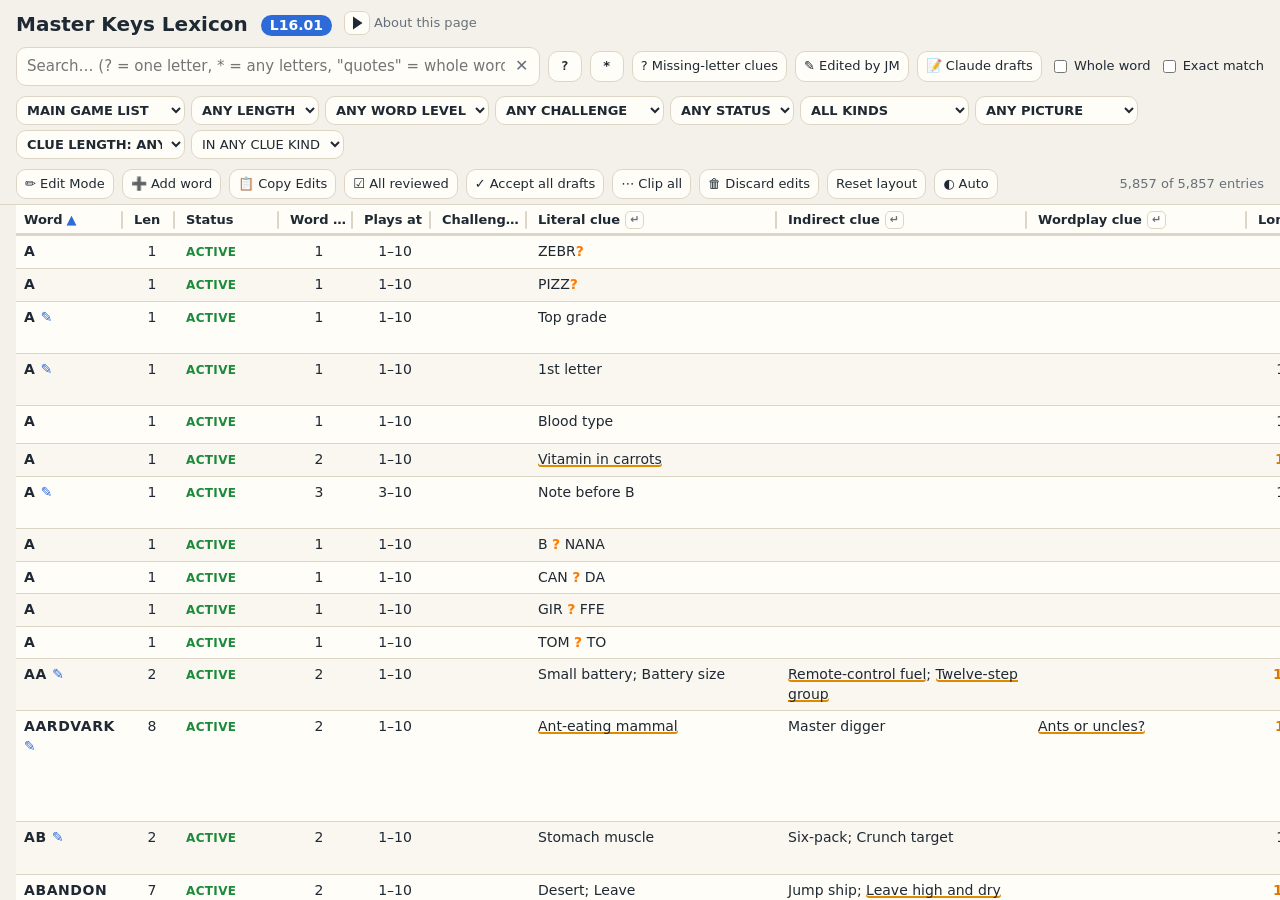
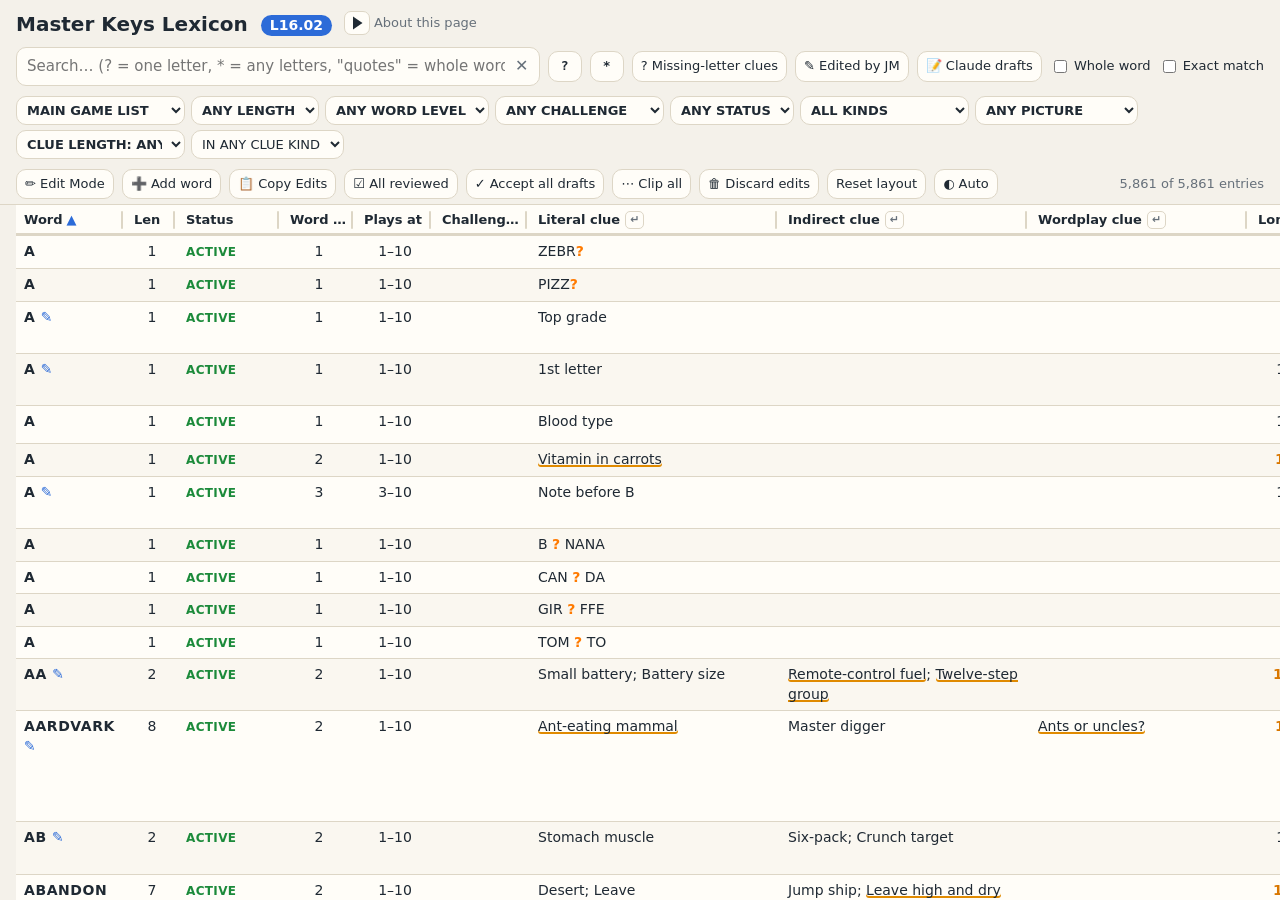
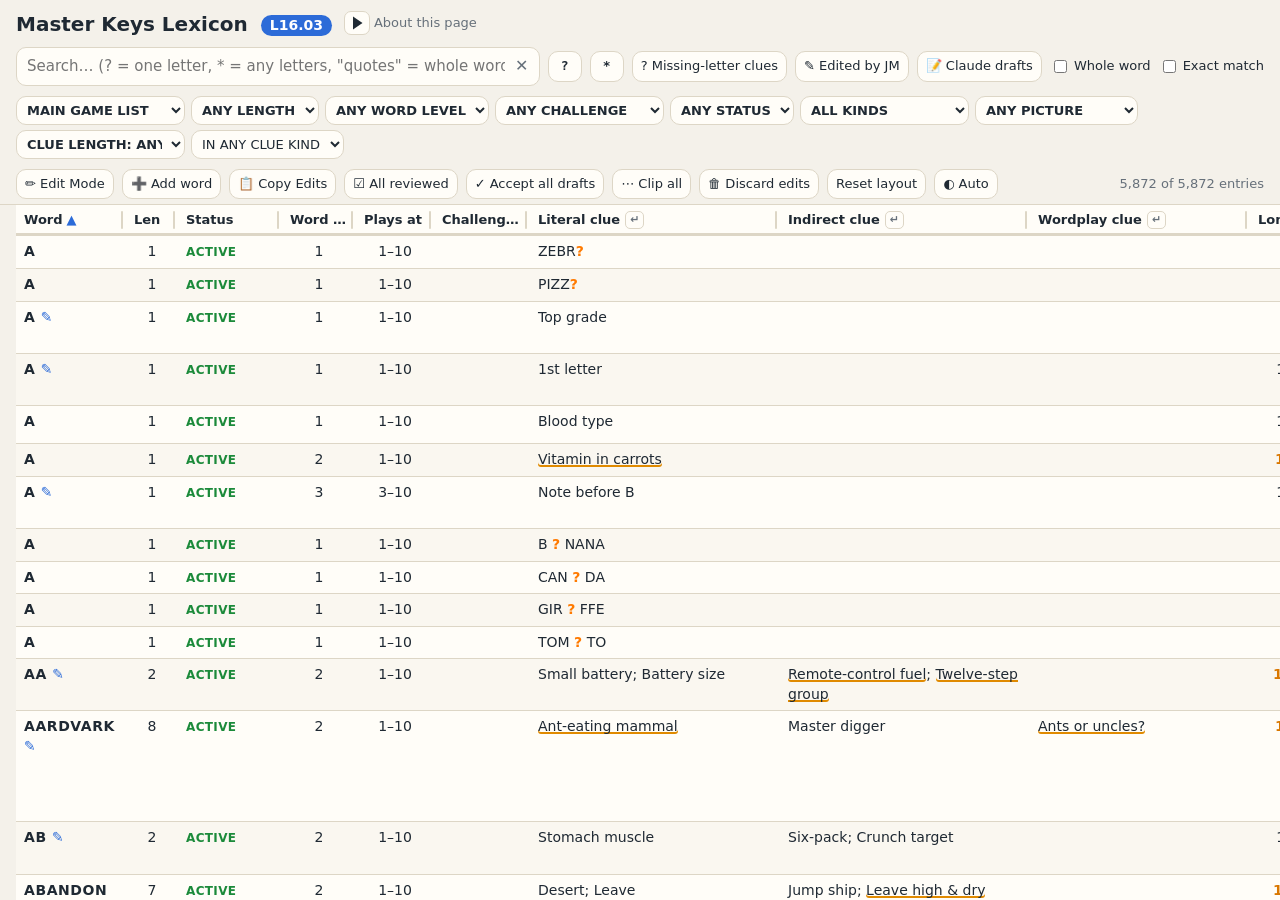
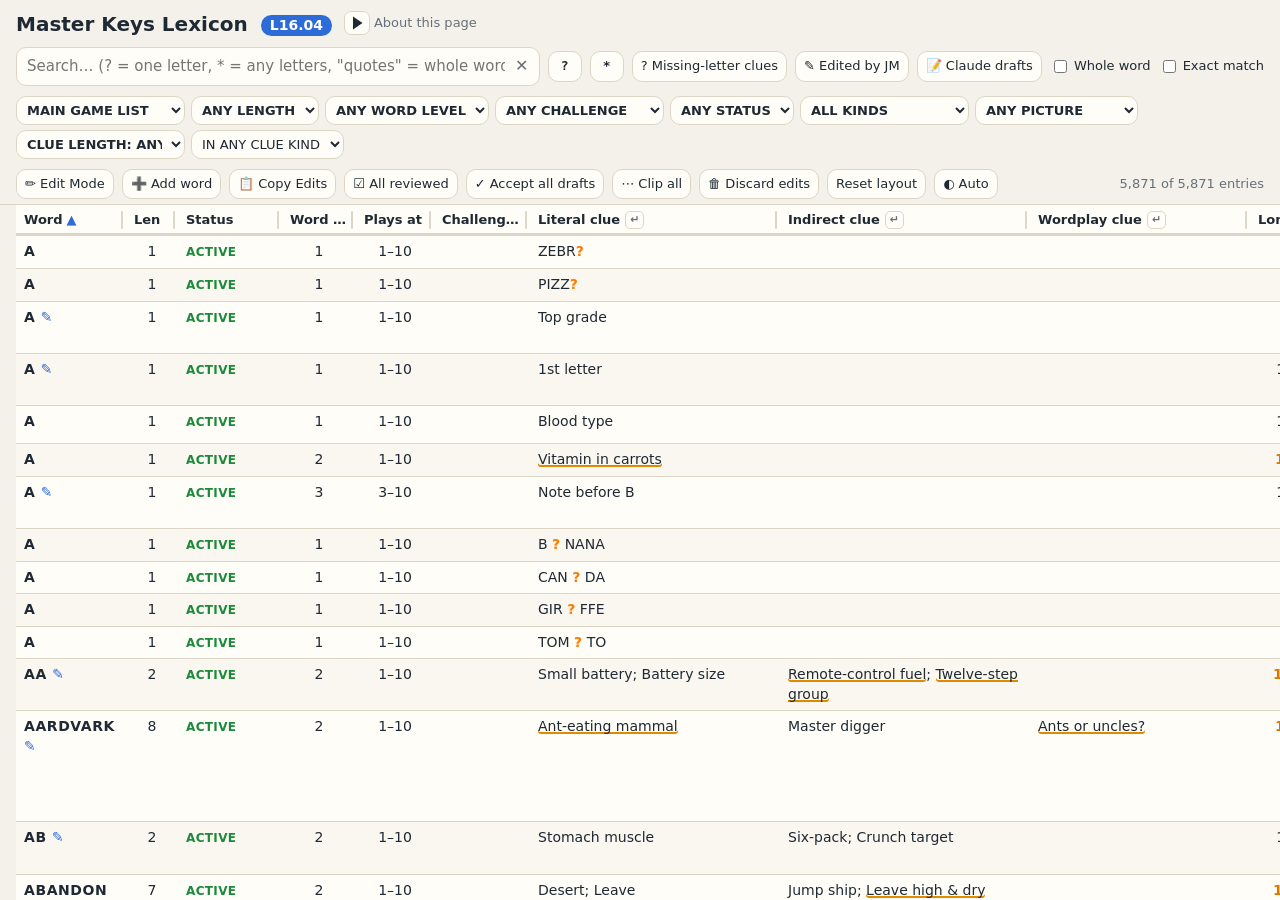
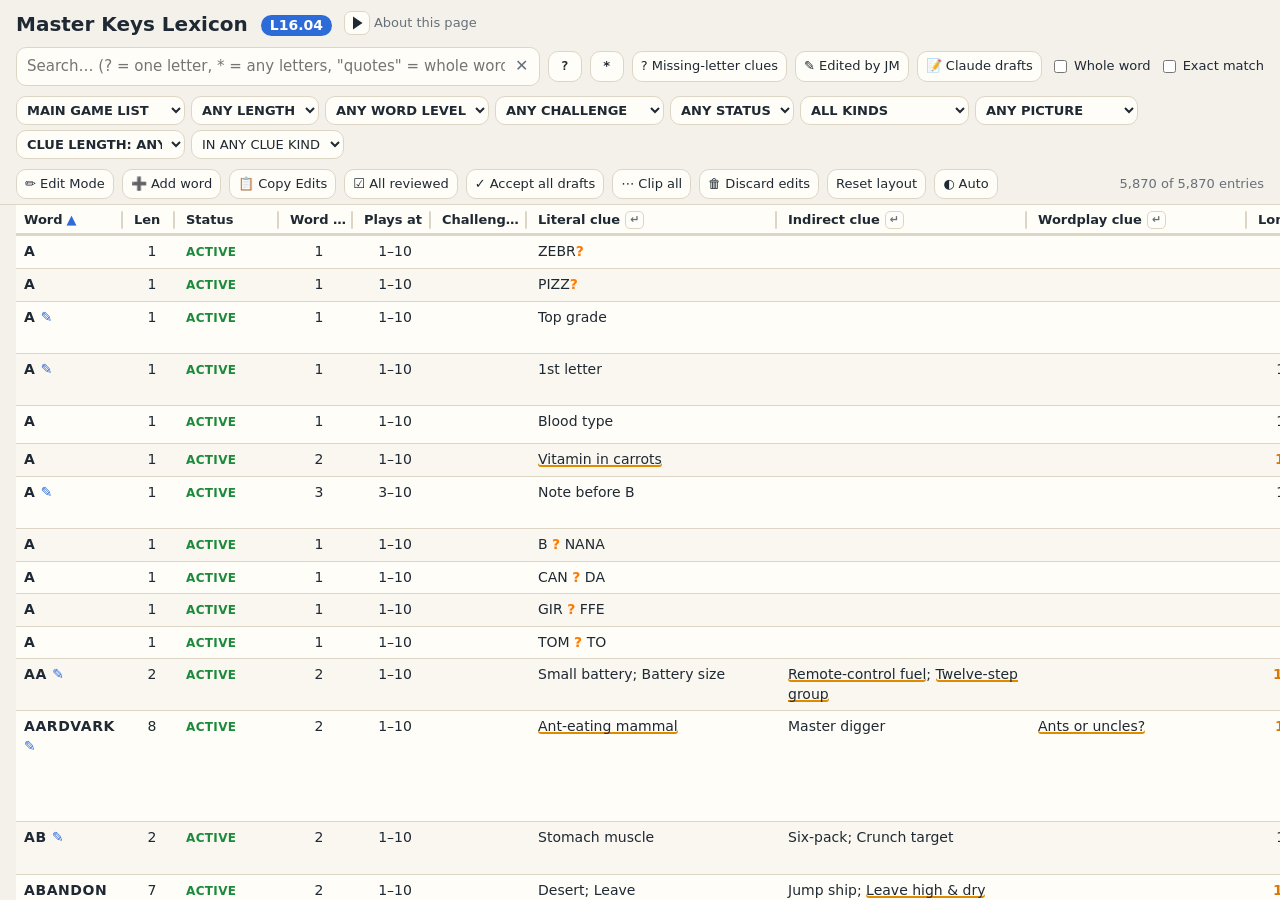
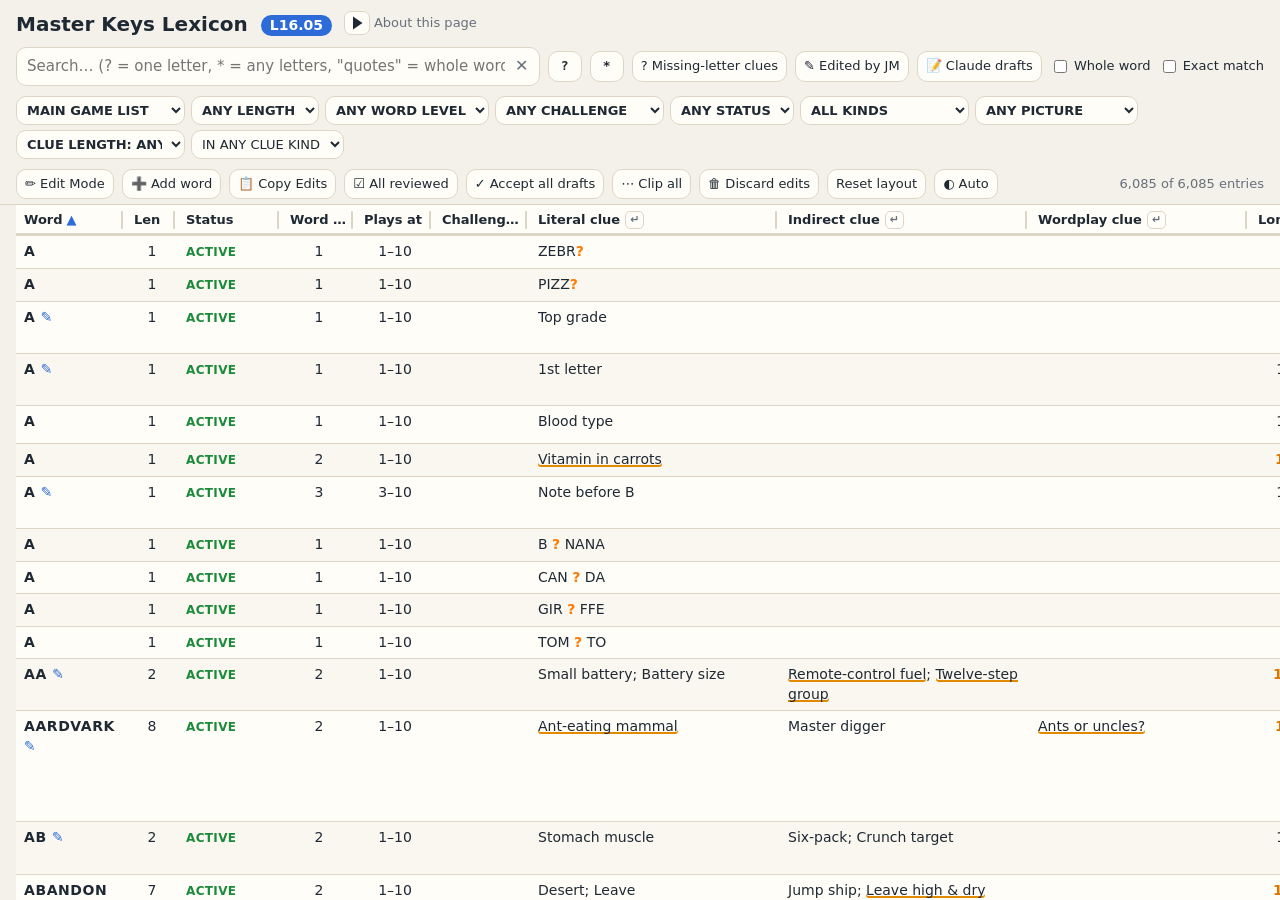
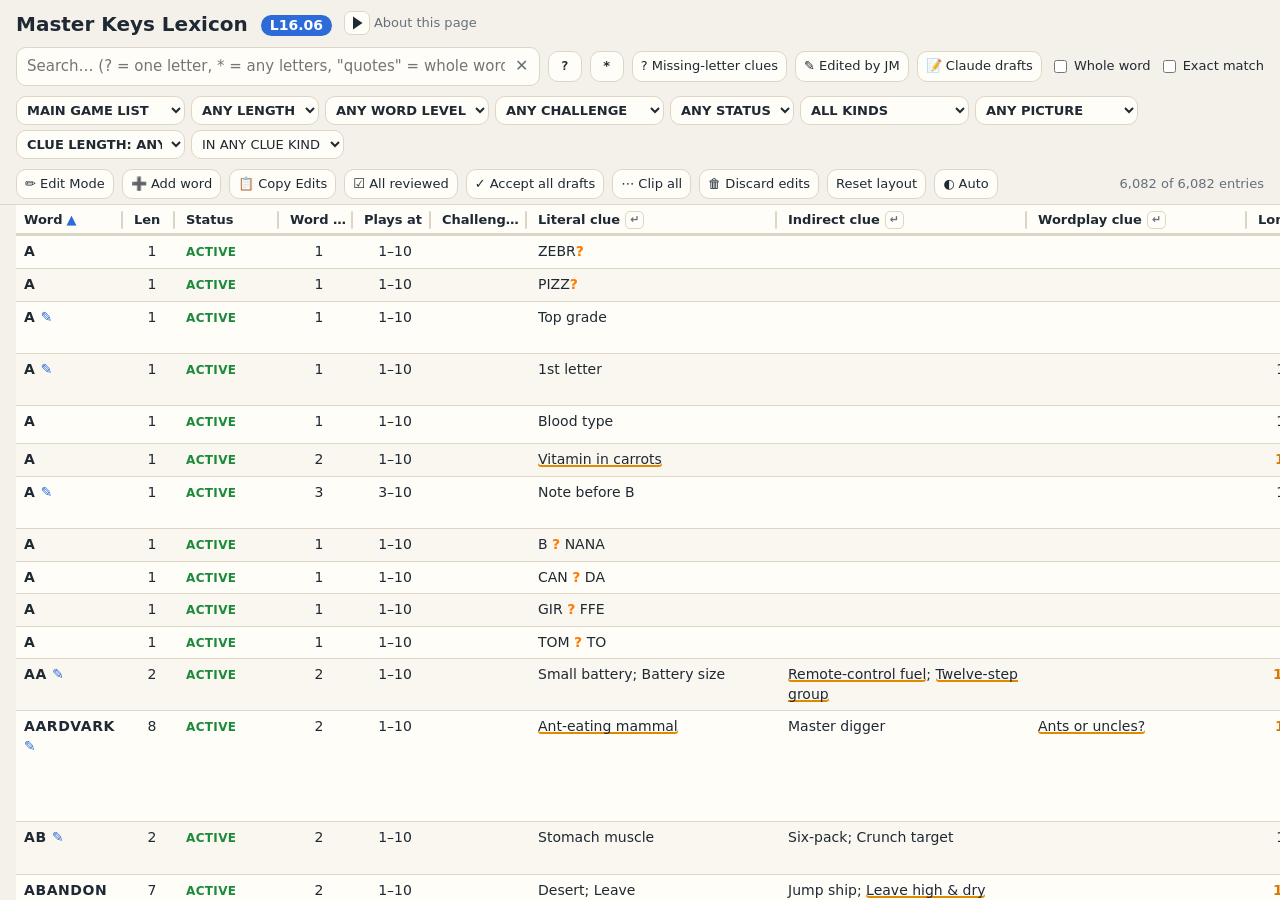
